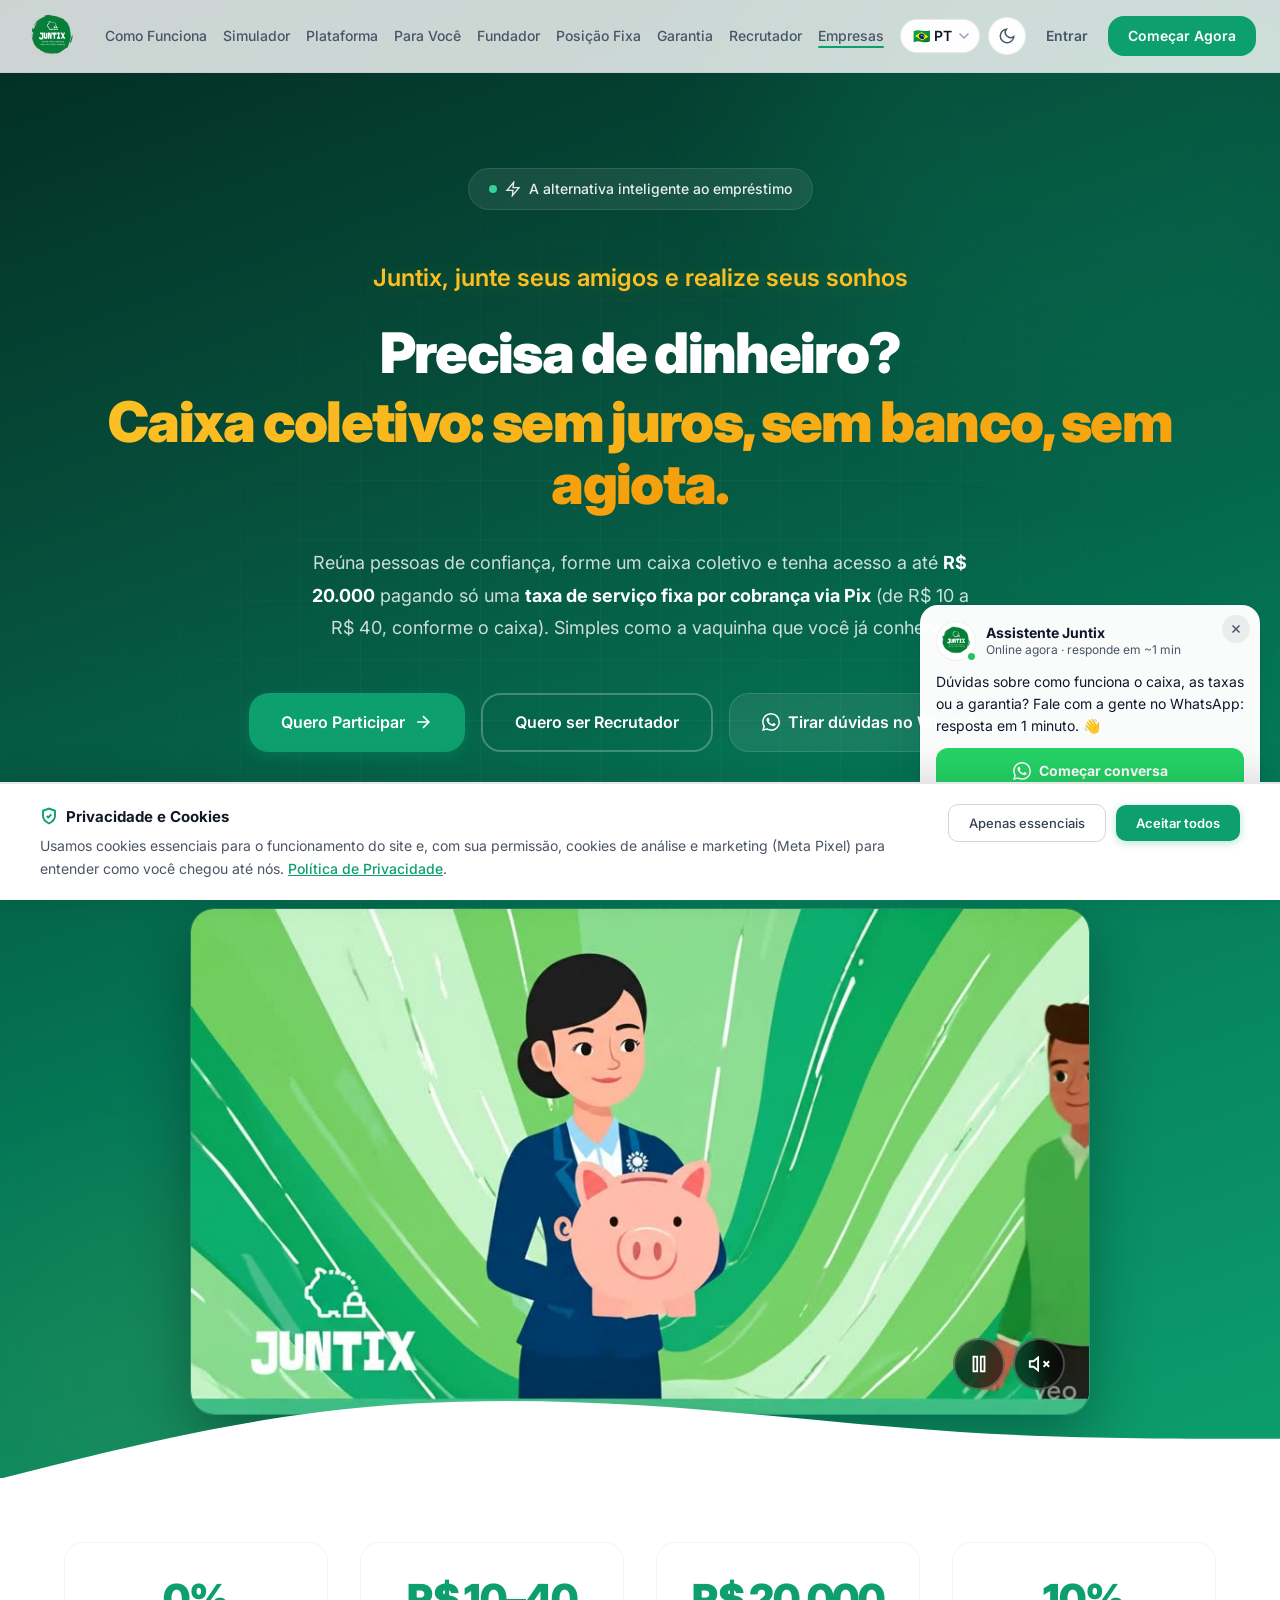
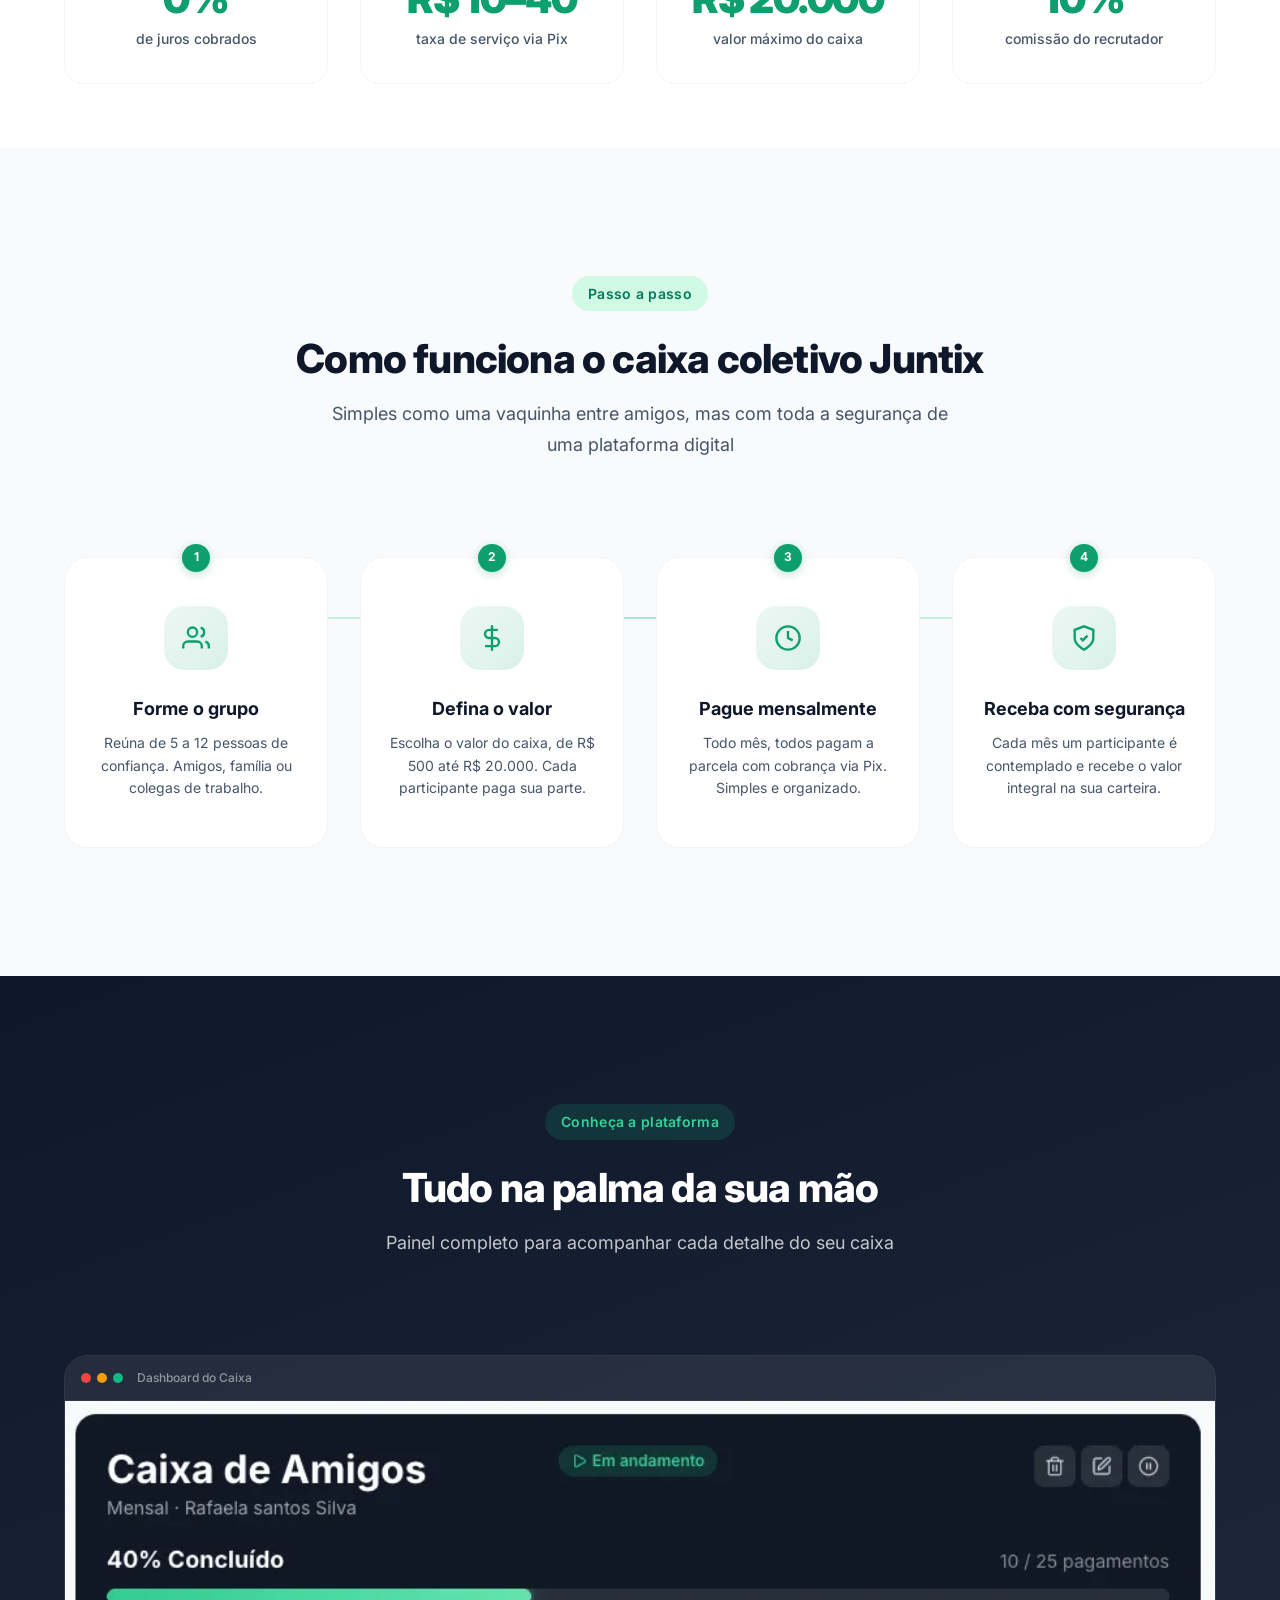
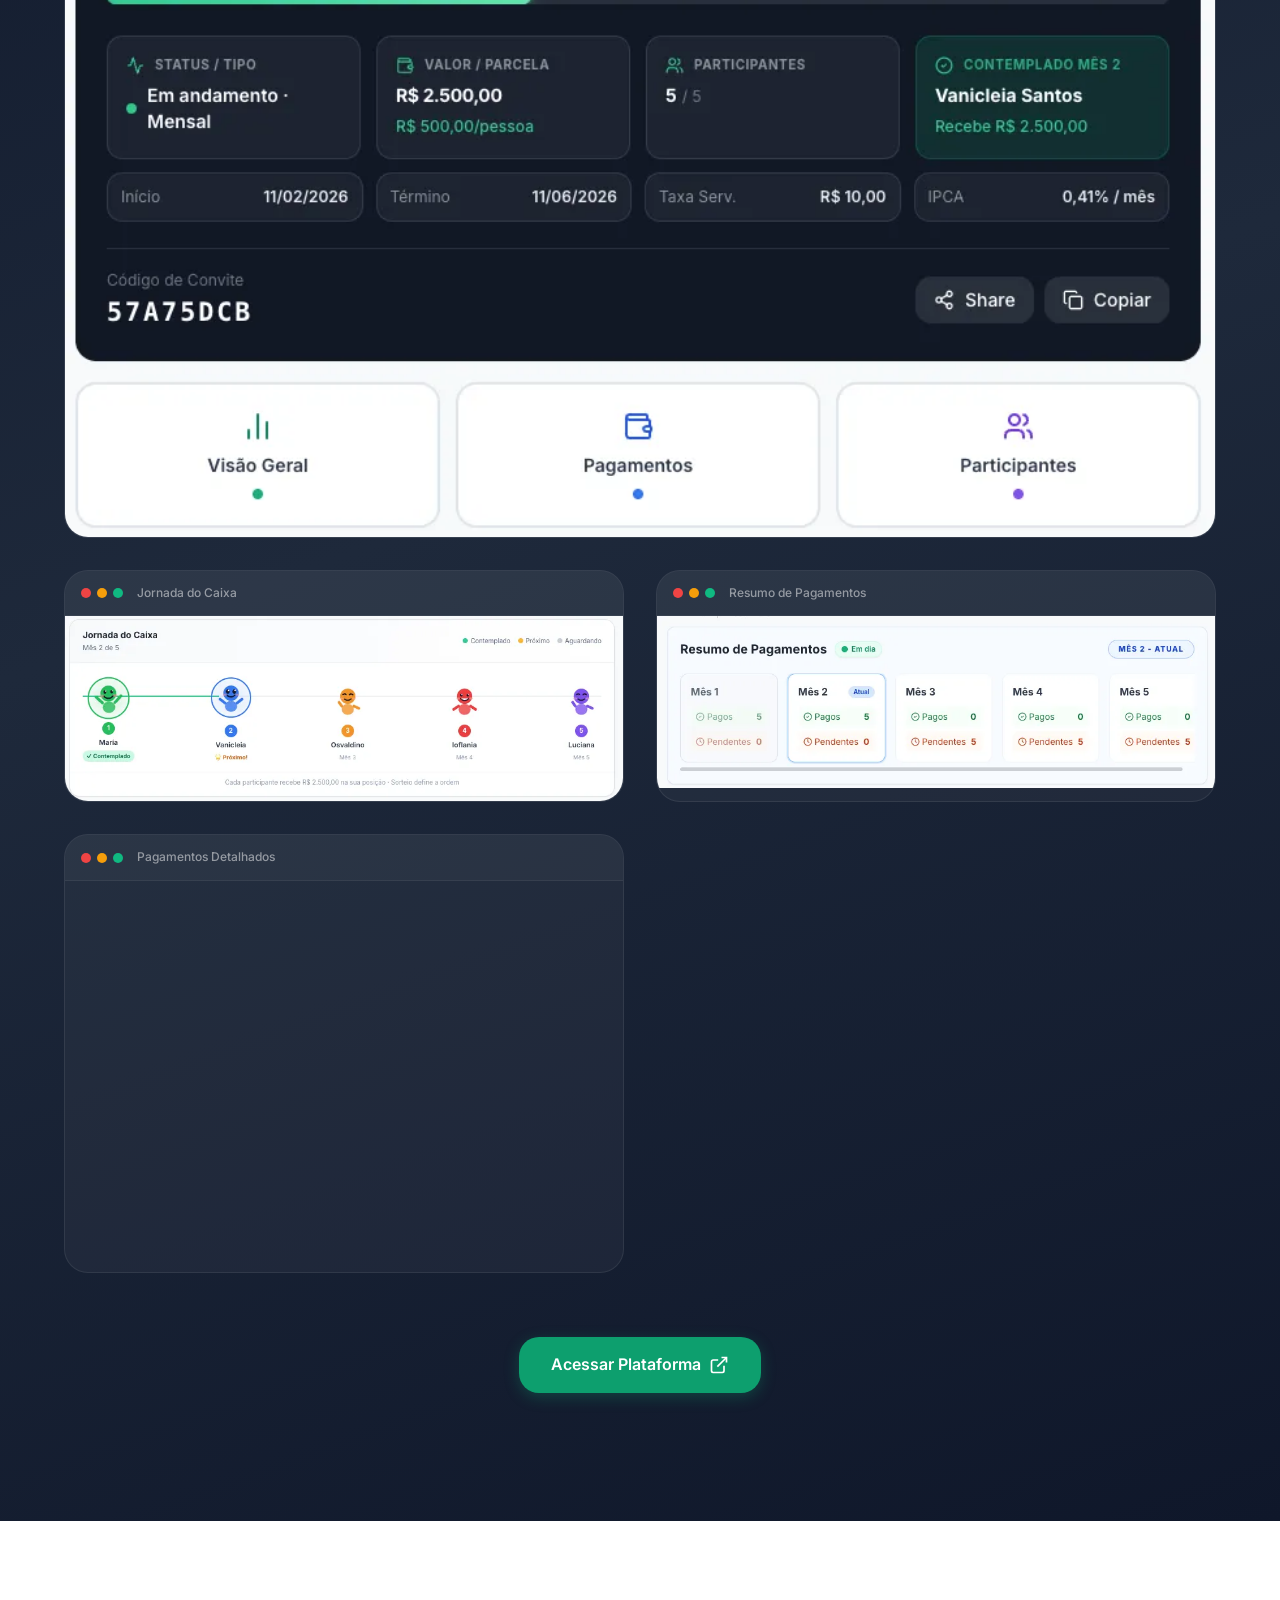
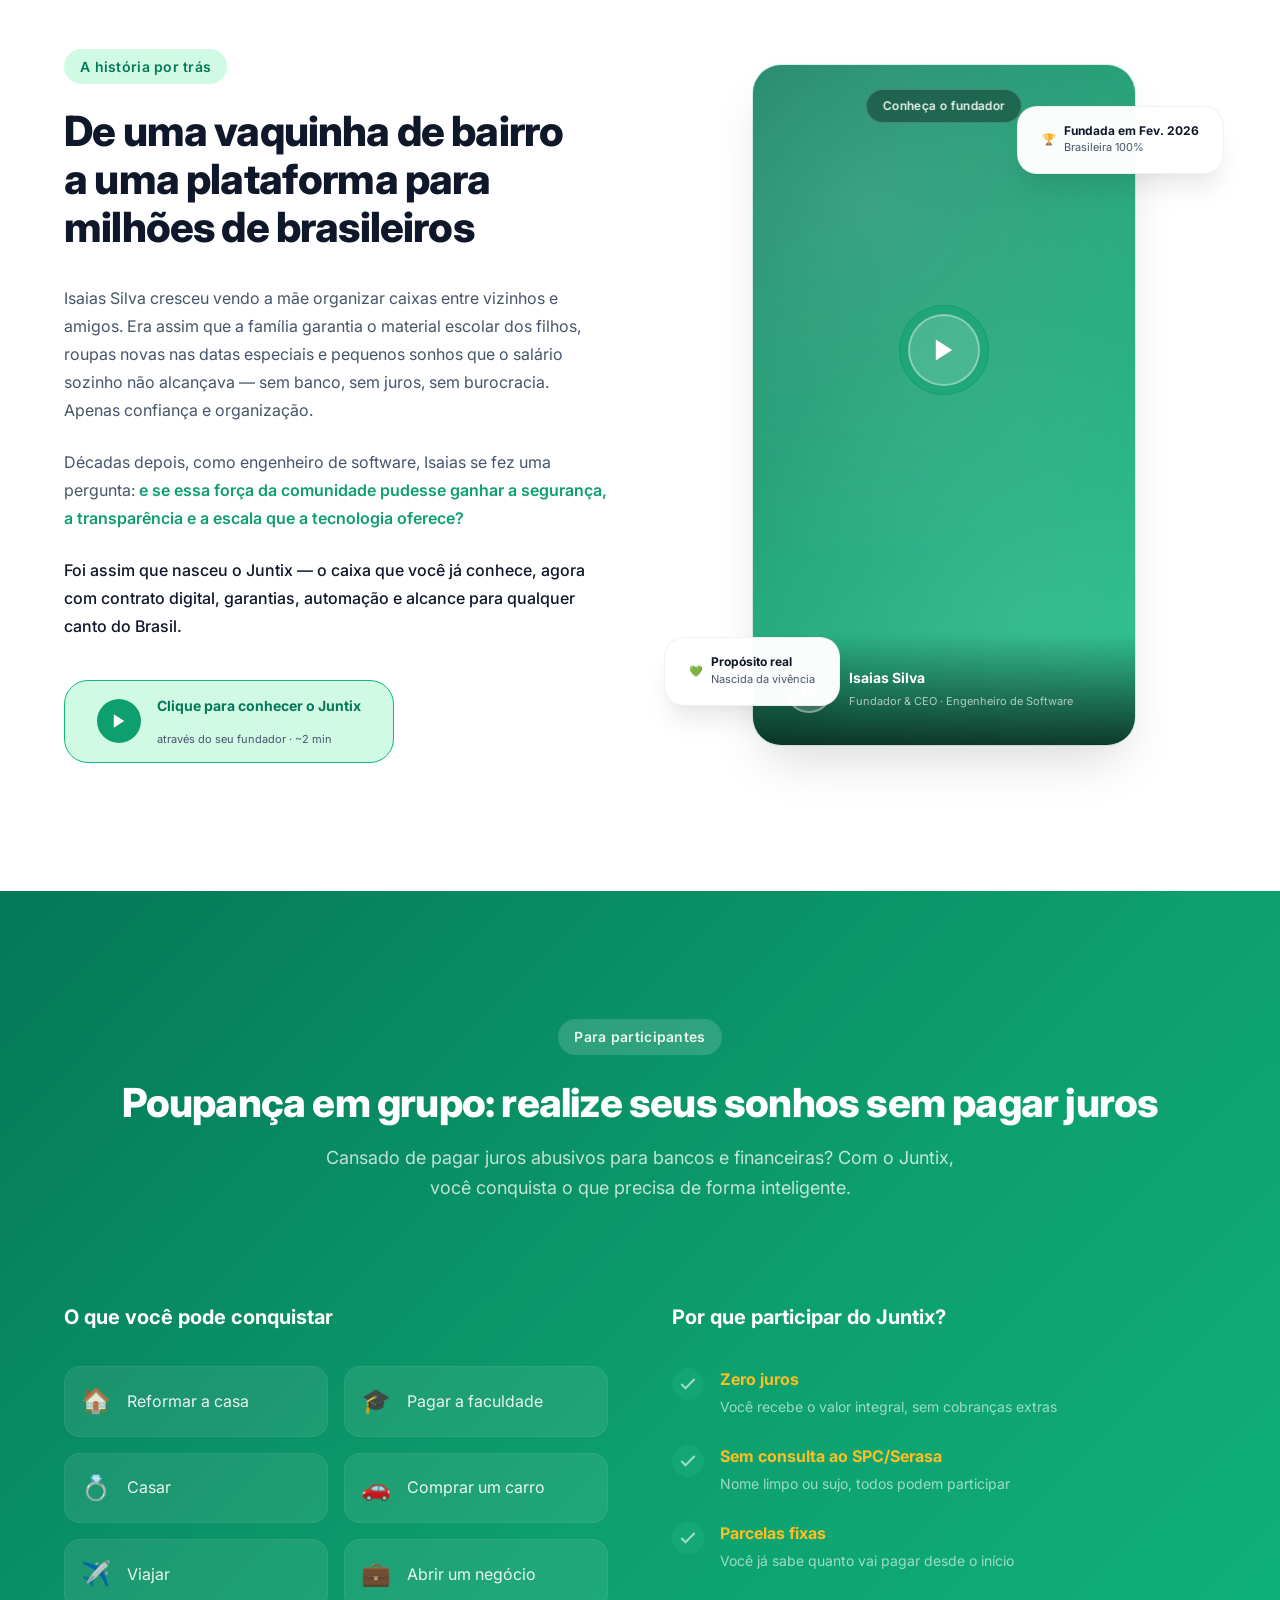
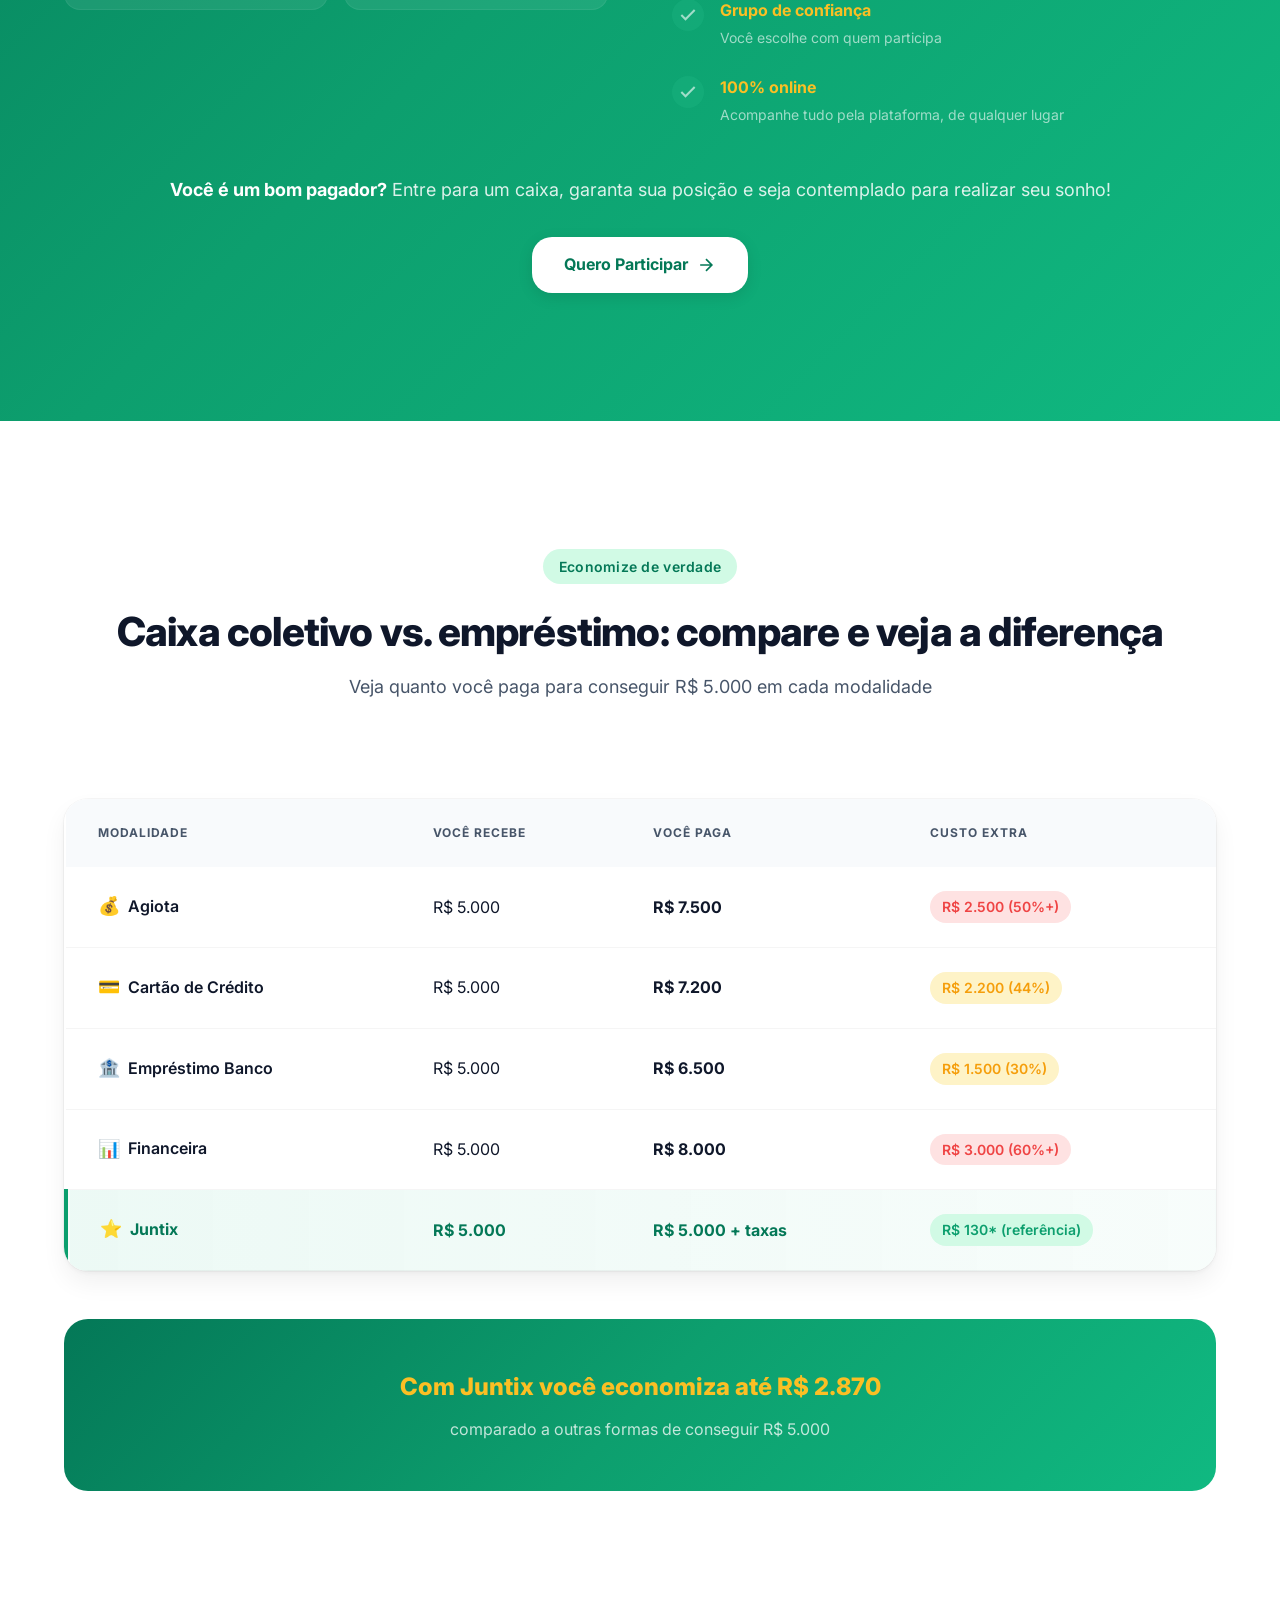
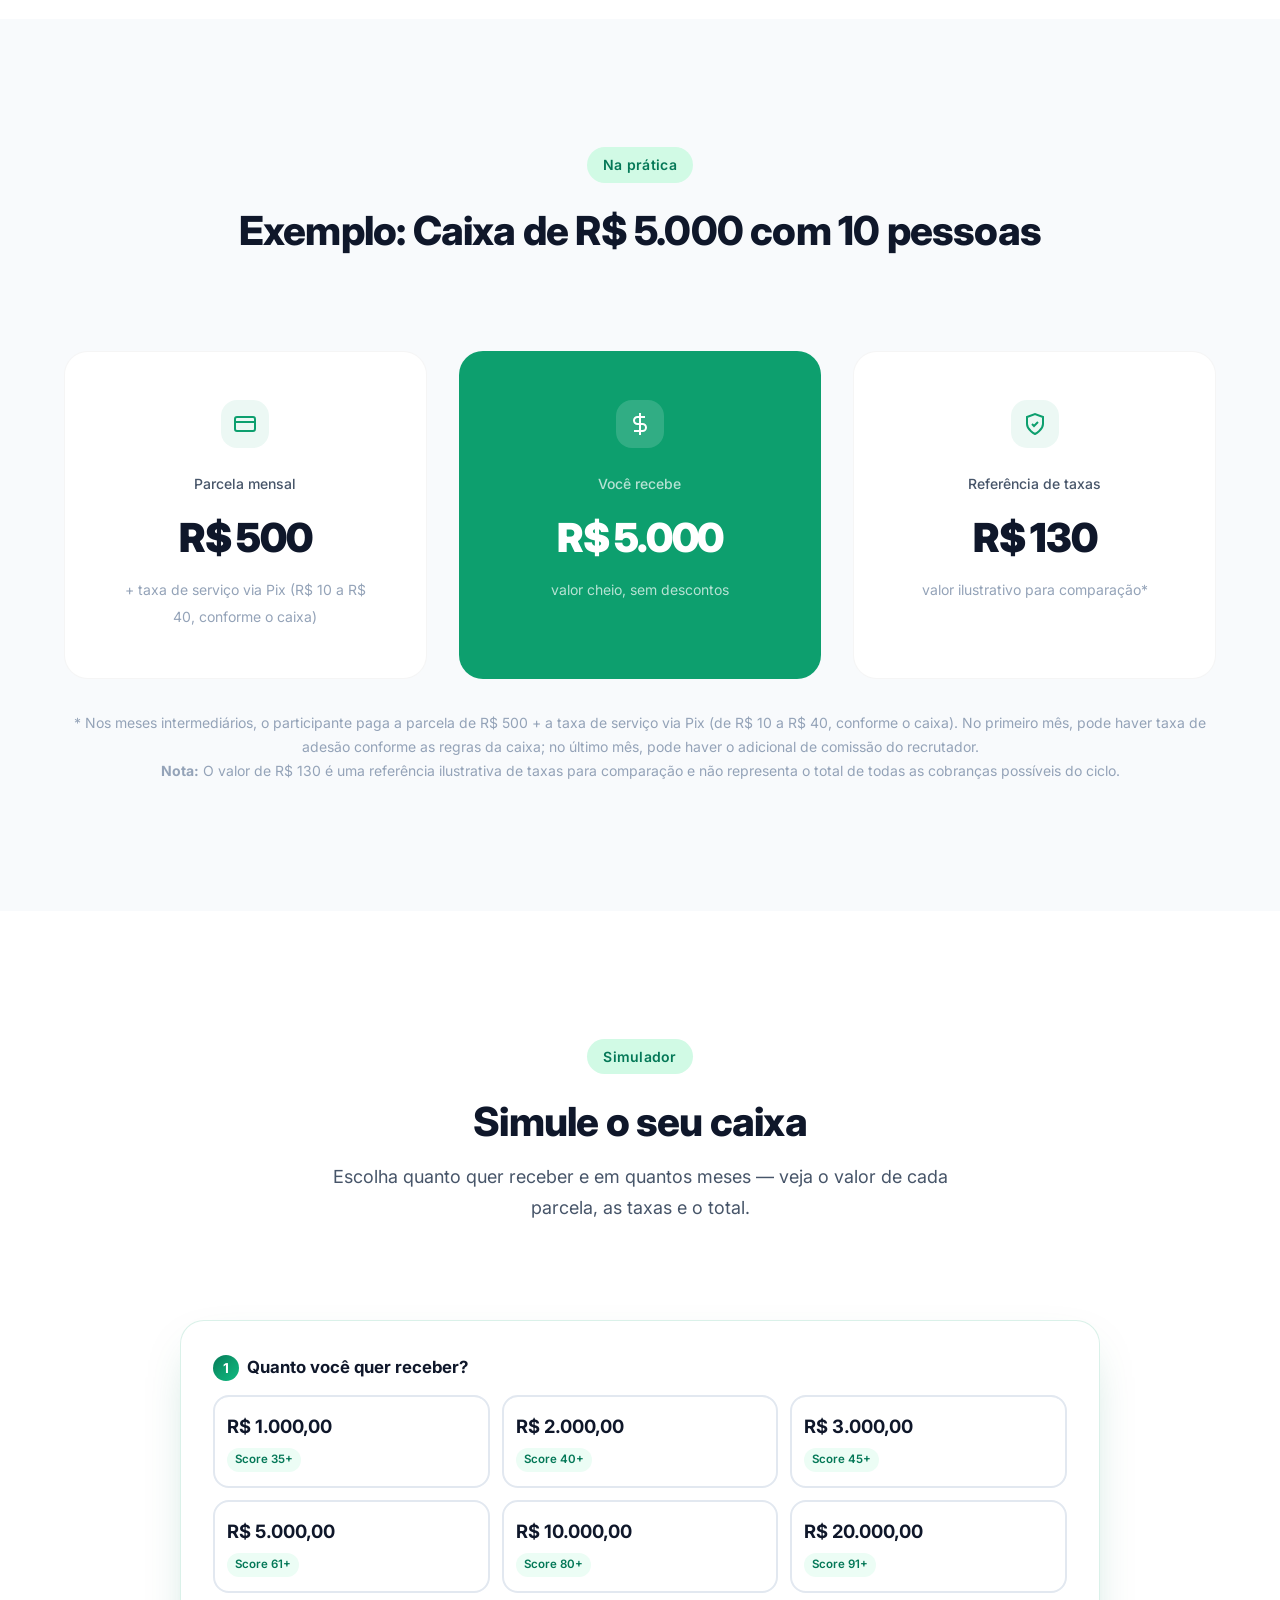
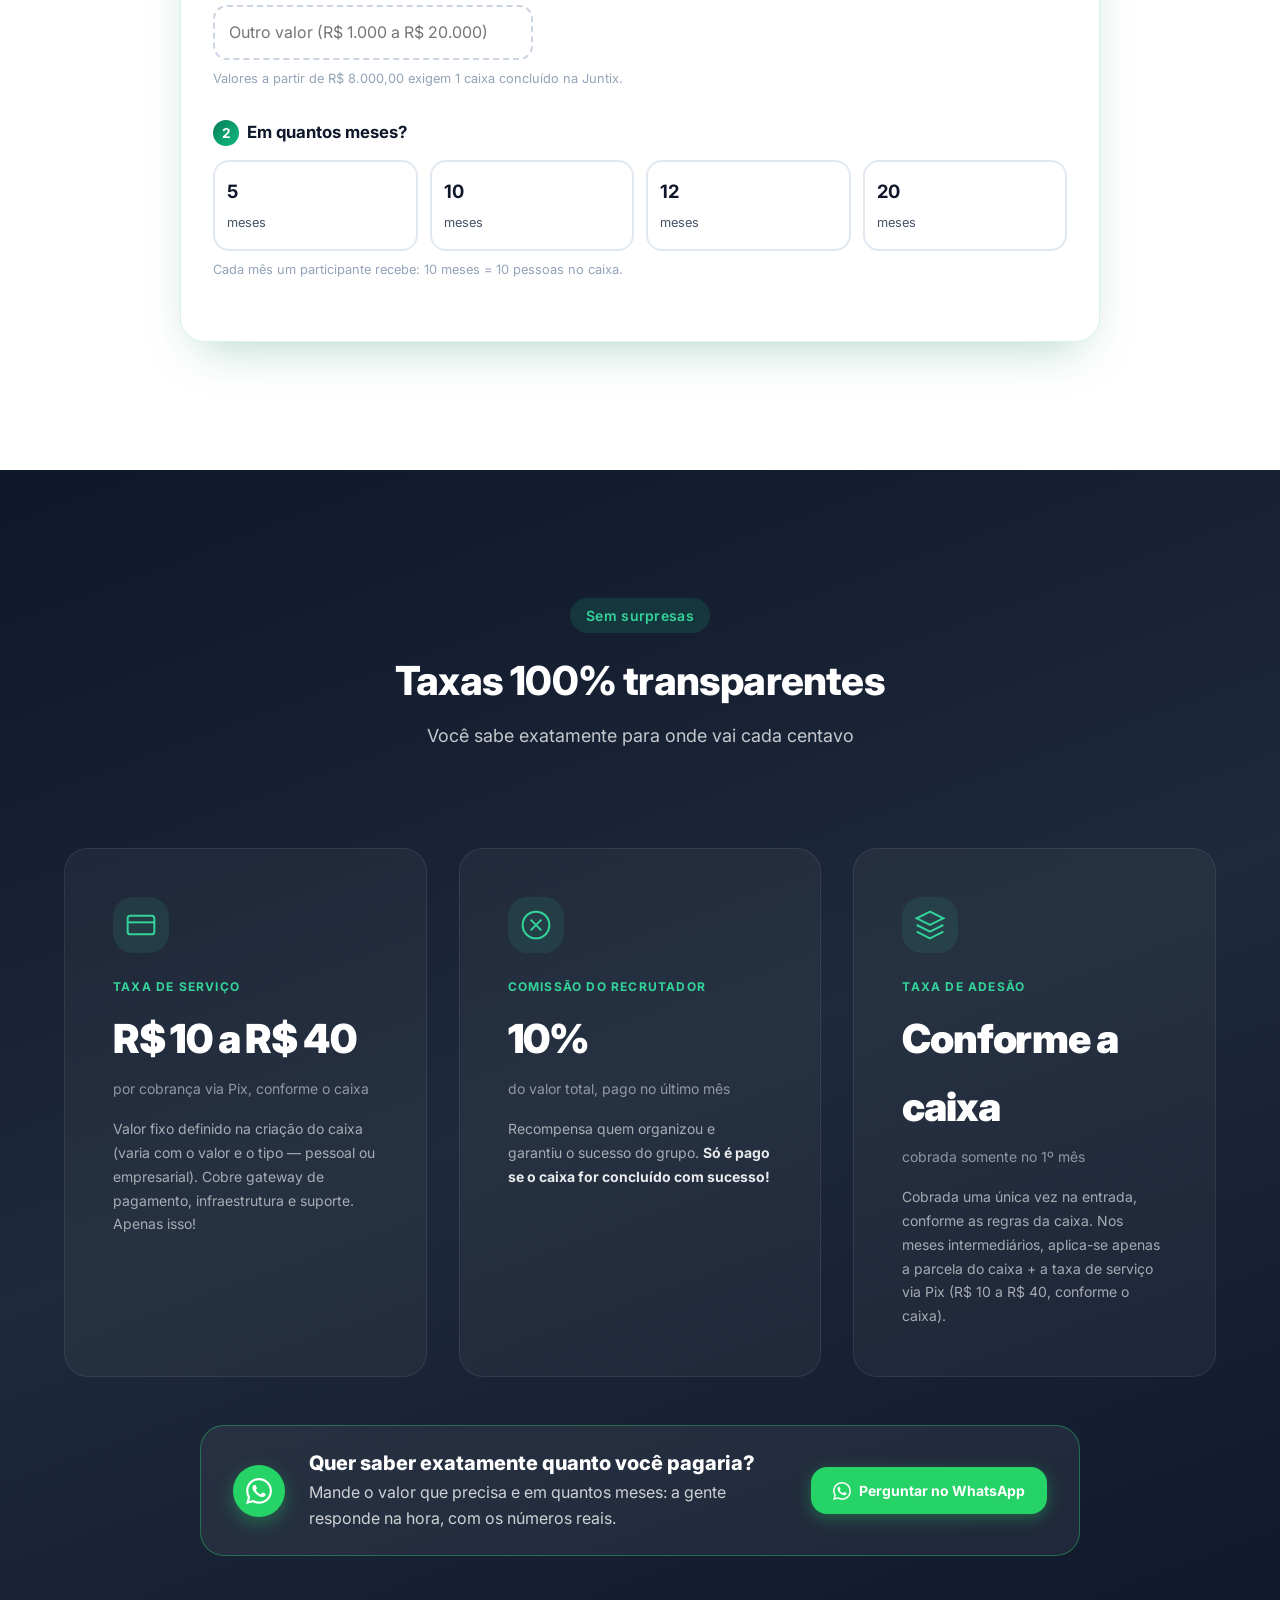
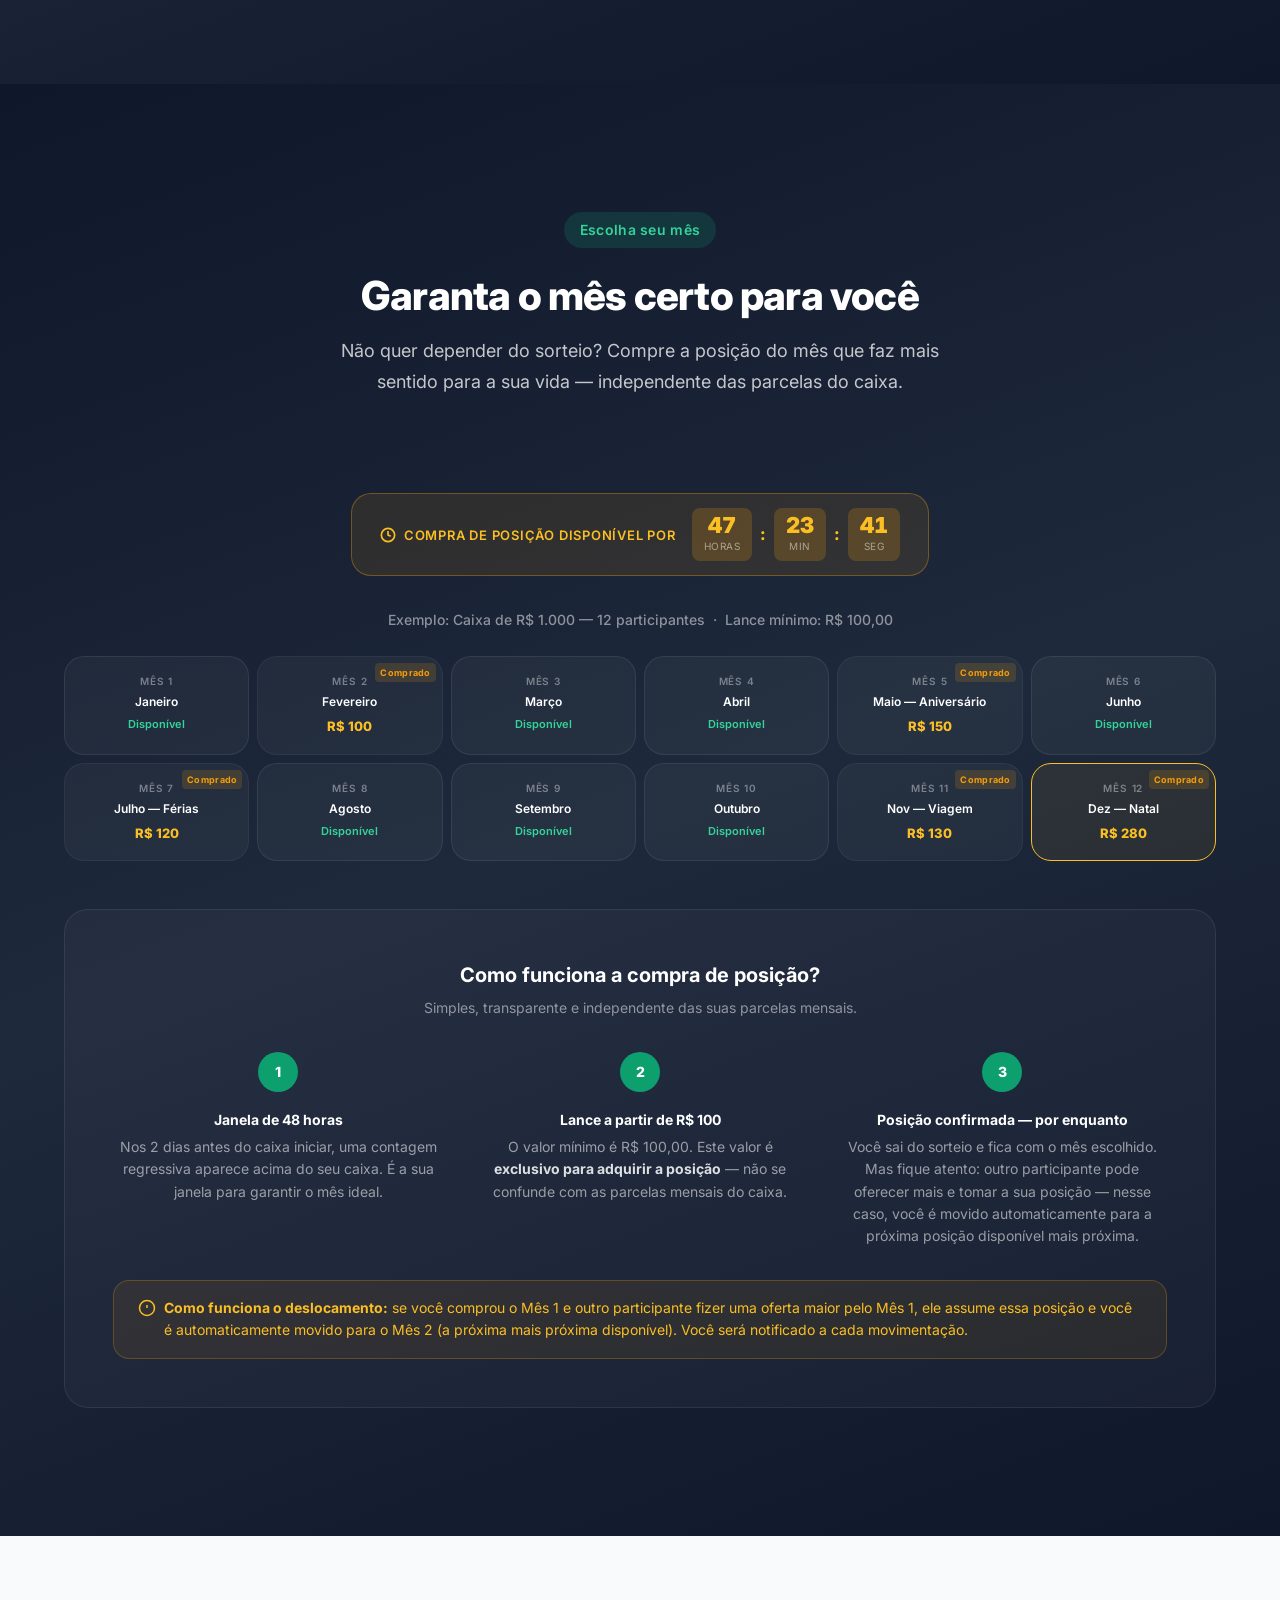
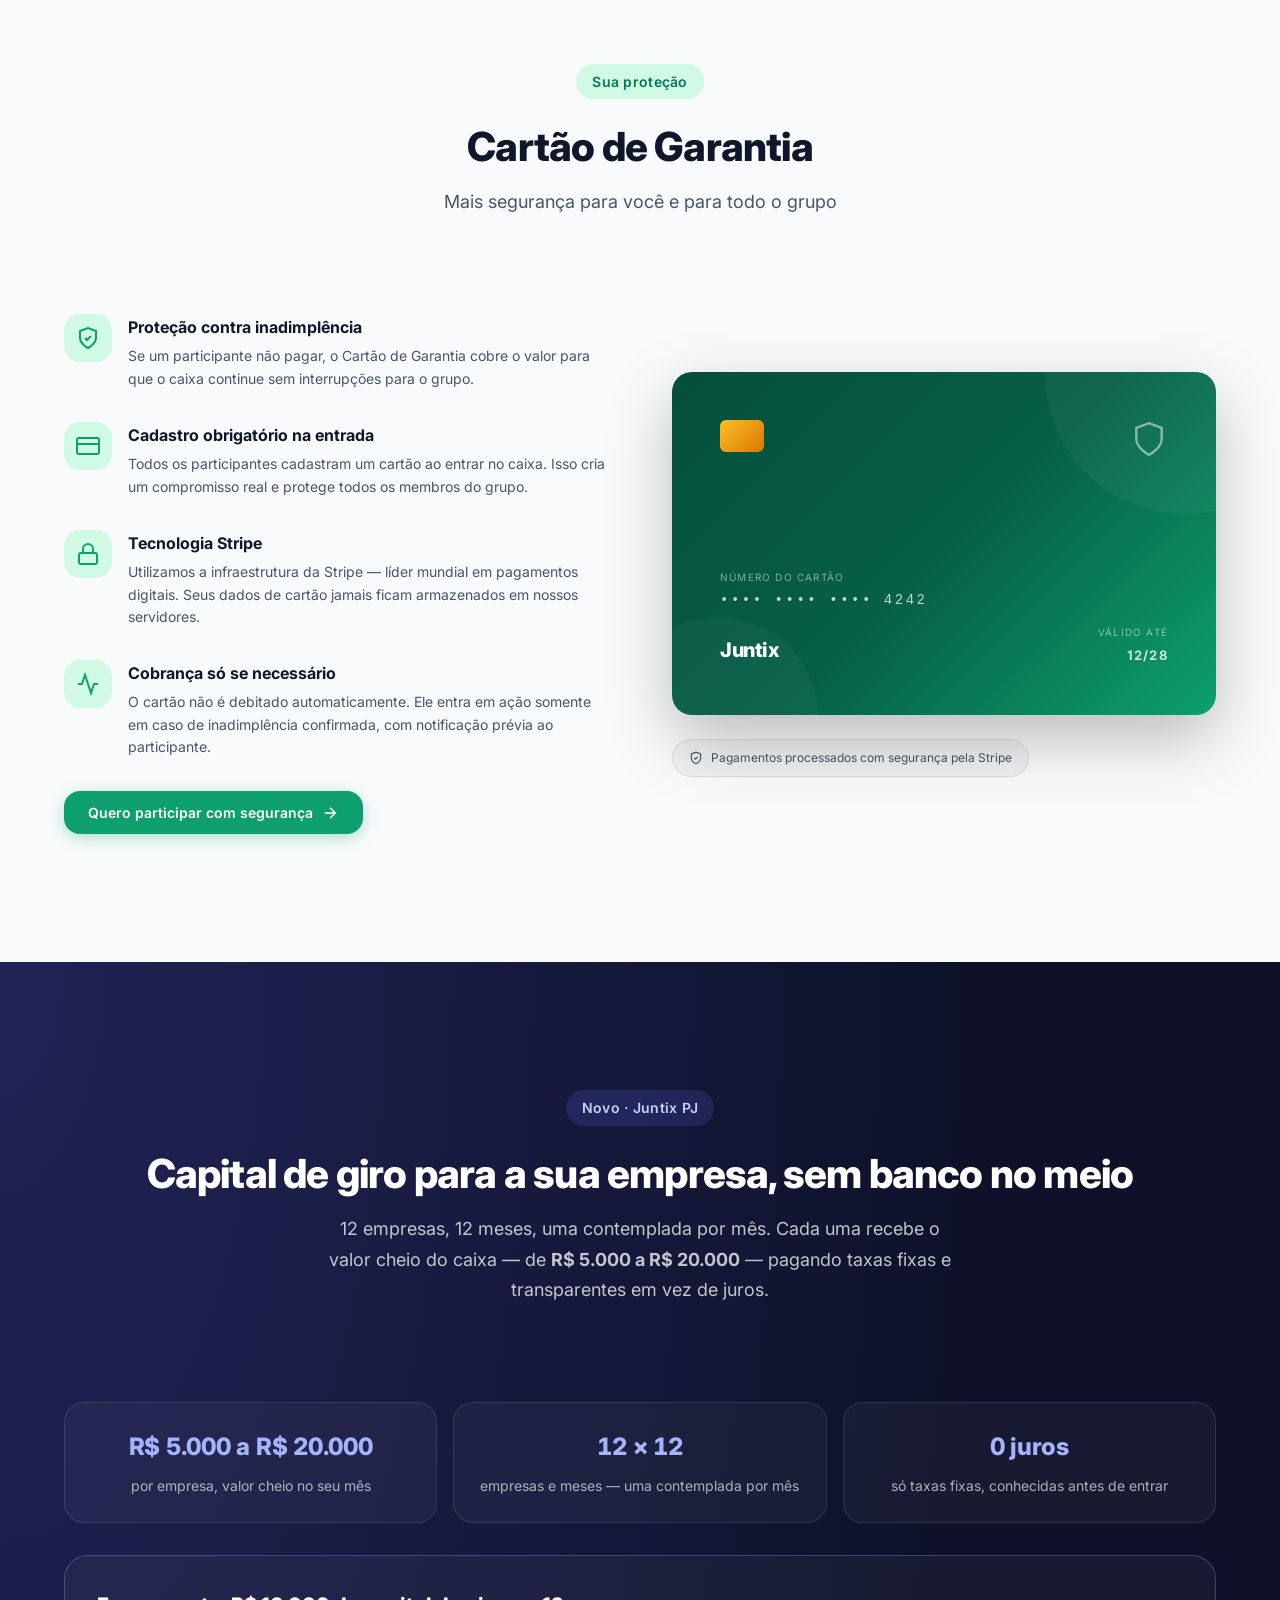
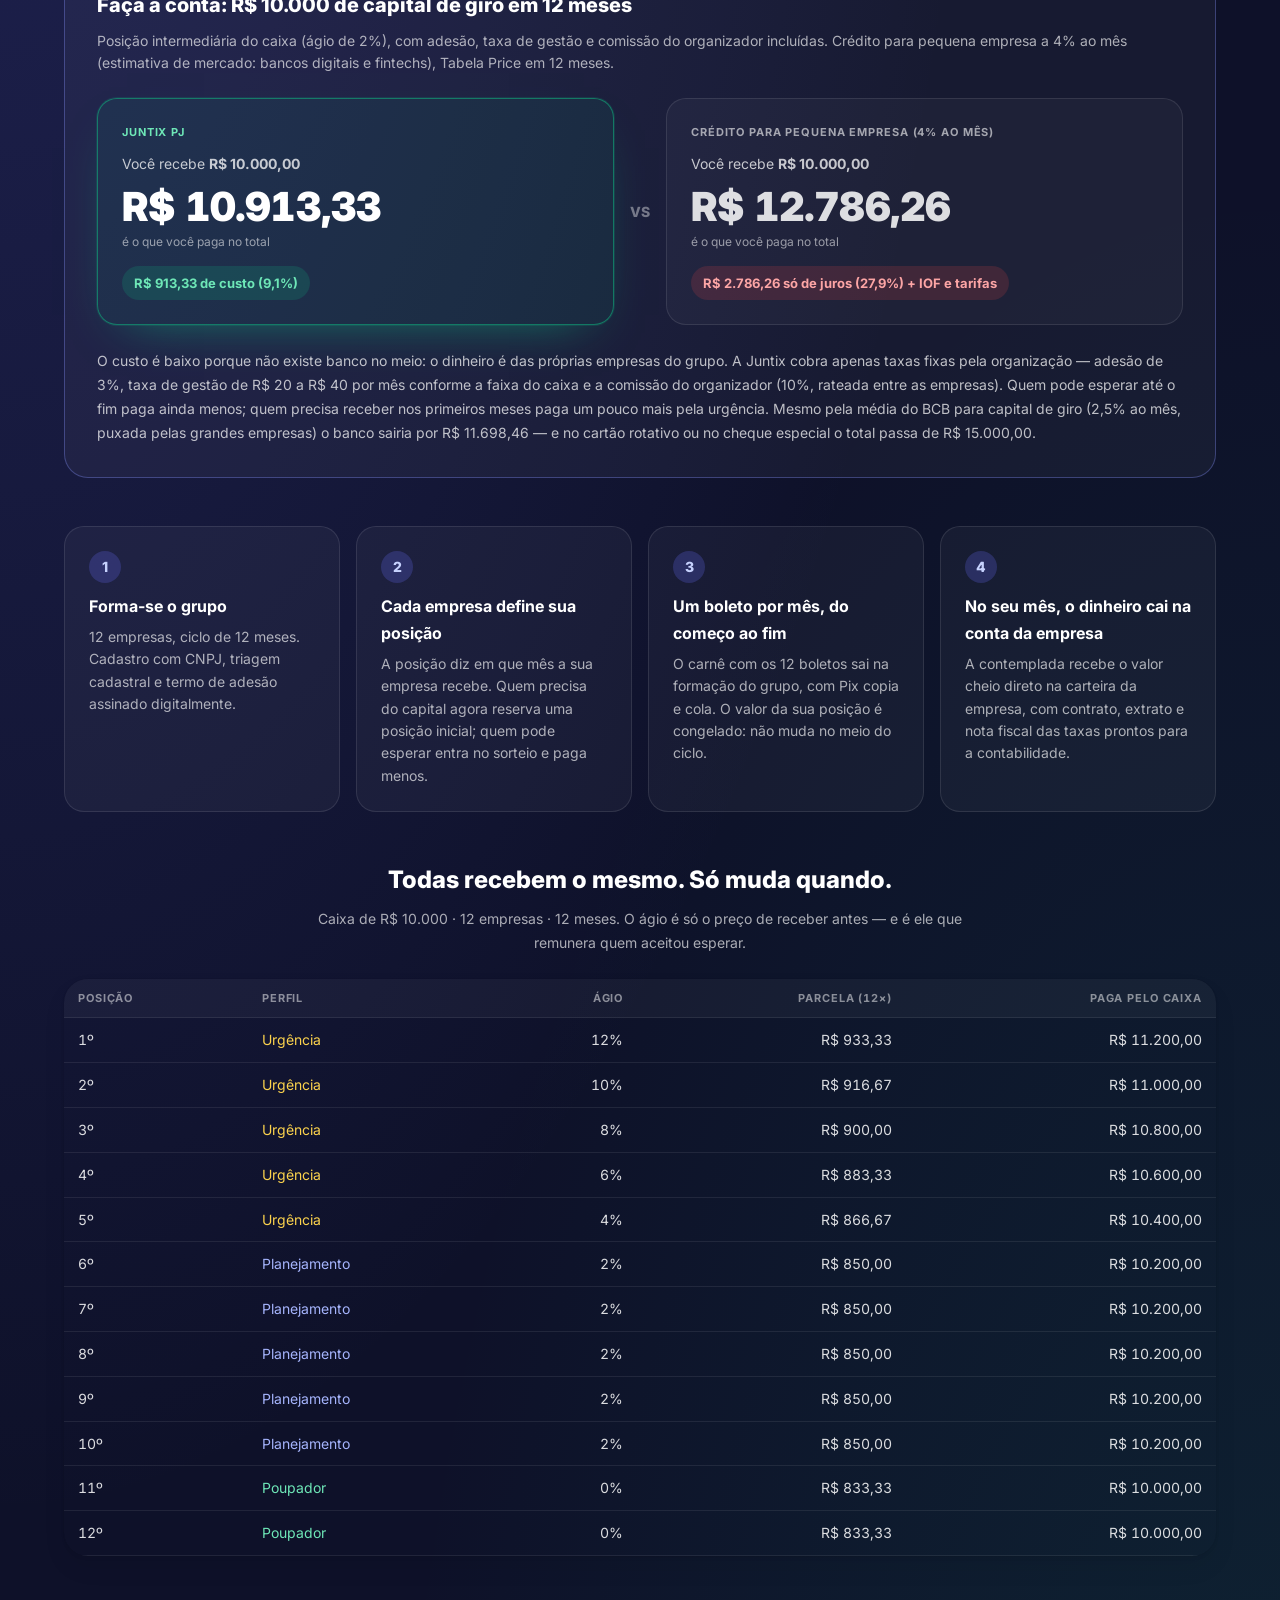
==== index.html @ c20ea5df "feat(lp): header sem sobreposição, WhatsApp com balão/CTAs contextuais, SEO on-page e perf mobile He" ====
<!DOCTYPE html>
<html lang="pt-BR">

<head>
    <meta charset="UTF-8"><!-- deve ser o 1º elemento — browsers leem antes de qualquer outro byte -->
    <meta http-equiv="Content-Type" content="text/html; charset=utf-8"><!-- fallback para servidores sem header charset -->
    <meta name="viewport" content="width=device-width, initial-scale=1.0">
    <!-- Meta Pixel: carregado apenas após consentimento de cookies (ver script no fim do body) -->
    <!-- Segurança: impede execução de scripts inline de origens desconhecidas -->
    <meta http-equiv="X-Content-Type-Options" content="nosniff">
    <meta http-equiv="Referrer-Policy" content="strict-origin-when-cross-origin">
    <meta http-equiv="Permissions-Policy" content="camera=(), microphone=(), geolocation=(), payment=(self)">
    <meta name="description"
        content="Junte pessoas de confiança e receba até R$ 20.000 sem juros e sem banco. Taxa fixa por Pix, contrato digital e cartão de garantia. Fale no WhatsApp.">
    <meta name="keywords"
        content="caixa coletivo, caixa coletivo online, poupança em grupo, economia colaborativa, consórcio entre amigos, dinheiro sem juros, vaquinha entre amigos, renda extra recrutador, capital de giro sem banco, juntix">
    <meta name="author" content="Juntix - ISS Software Quality Solutions">
    <meta name="facebook-domain-verification" content="dl9oq2p1wu196bcrw1rn2t9bcq1job" />
    <meta name="robots" content="index, follow, max-image-preview:large, max-snippet:-1, max-video-preview:-1">
    <title>Juntix – Caixa Coletivo Online Sem Juros | Até R$ 20 mil</title>

    <!-- Preconnect & Preload -->
    <link rel="preconnect" href="https://fonts.googleapis.com">
    <link rel="preconnect" href="https://fonts.gstatic.com" crossorigin>
    <link href="https://fonts.googleapis.com/css2?family=Inter:wght@400;500;600;700;800;900&display=swap"
        rel="stylesheet">
    <!-- ?v= é cache-busting: o .htaccess serve css/js com cache imutável de 1 ano.
         Bumpar a versão em TODOS os .html a cada deploy que mude css/js. -->
    <link rel="preload" href="styles.css?v=20261017" as="style">
    <link rel="stylesheet" href="styles.css?v=20261017">
    <link rel="icon" type="image/png" sizes="32x32" href="logo/favicon-32.png">
    <link rel="stylesheet" href="simulador.css?v=20261015">
    <link rel="icon" type="image/png" href="logo/logo_juntix.png">
    <link rel="apple-touch-icon" sizes="180x180" href="logo/apple-touch-icon.png">
    <meta name="theme-color" content="#047857">

    <!-- SEO & Social -->
    <meta property="og:type" content="website">
    <meta property="og:url" content="https://juntix.com.br/">
    <meta property="og:title" content="Juntix – Caixa coletivo online sem juros, sem banco, sem agiota">
    <meta property="og:description"
        content="Junte pessoas de confiança e receba até R$ 20.000 sem juros. Taxa fixa por Pix, contrato digital e cartão de garantia. Fale com a gente no WhatsApp.">
    <meta property="og:image" content="https://juntix.com.br/logo/og-juntix.jpg">
    <meta property="og:image:secure_url" content="https://juntix.com.br/logo/og-juntix.jpg">
    <meta property="og:image:type" content="image/jpeg">
    <meta property="og:image:width" content="1200">
    <meta property="og:image:height" content="630">
    <meta property="og:image:alt" content="Juntix – Caixa coletivo online: sem juros, sem banco, sem agiota. Até R$ 20.000 com pessoas de confiança.">
    <meta property="og:locale" content="pt_BR">
    <meta property="og:locale:alternate" content="en_US">
    <meta property="og:locale:alternate" content="es_ES">
    <meta property="og:site_name" content="Juntix">

    <meta name="twitter:card" content="summary_large_image">
    <meta name="twitter:title" content="Juntix – Caixa coletivo online sem juros">
    <meta name="twitter:description"
        content="Junte pessoas de confiança e receba até R$ 20.000 sem juros e sem banco. Taxa fixa por Pix, contrato digital e cartão de garantia.">
    <meta name="twitter:image" content="https://juntix.com.br/logo/og-juntix.jpg">
    <meta name="twitter:image:alt" content="Juntix – Caixa coletivo online: sem juros, sem banco, sem agiota.">

    <link rel="canonical" href="https://juntix.com.br/">

    <!-- Schema Markup -->
    <script type="application/ld+json">
    {
      "@context": "https://schema.org",
      "@graph": [
        {
          "@type": "Organization",
          "name": "Juntix",
          "legalName": "ISS Software Quality Solutions",
          "url": "https://juntix.com.br/",
          "logo": "https://juntix.com.br/logo/logo_juntix.png",
          "description": "Plataforma de caixa coletivo online (poupança em grupo) entre pessoas de confiança. Sem juros, sem banco, 100% online.",
          "foundingDate": "2024",
          "taxID": "39.997.807/0001-86",
          "contactPoint": {
            "@type": "ContactPoint",
            "telephone": "+55-71-8216-6039",
            "contactType": "customer service",
            "url": "https://wa.me/557182166039",
            "availableLanguage": ["Portuguese", "English", "Spanish"]
          },
          "sameAs": []
        },
        {
          "@type": "WebSite",
          "url": "https://juntix.com.br/",
          "name": "Juntix",
          "description": "Caixa coletivo online entre pessoas de confiança - sem juros, sem banco, sem burocracia",
          "inLanguage": "pt-BR"
        },
        {
          "@type": "SoftwareApplication",
          "name": "Juntix",
          "operatingSystem": "Web",
          "applicationCategory": "FinanceApplication",
          "offers": {
            "@type": "Offer",
            "priceCurrency": "BRL",
            "priceSpecification": {
              "@type": "PriceSpecification",
              "minPrice": "10.00",
              "maxPrice": "40.00",
              "priceCurrency": "BRL"
            },
            "description": "Taxa de serviço por cobrança via Pix, de R$ 10 a R$ 40 conforme o valor e o tipo do caixa"
          },
          "description": "Plataforma para organização e gestão de caixas coletivos entre amigos"
        },
        {
          "@type": "FAQPage",
          "mainEntity": [
            {
              "@type": "Question",
              "name": "O Juntix é uma instituição financeira?",
              "acceptedAnswer": {
                "@type": "Answer",
                "text": "Não. O Juntix é uma plataforma de tecnologia que facilita a organização de grupos de poupança coletiva. Não captamos recursos, não emprestamos dinheiro e não somos regulados pelo Banco Central."
              }
            },
            {
              "@type": "Question",
              "name": "Qual é o trabalho do Recrutador?",
              "acceptedAnswer": {
                "@type": "Answer",
                "text": "O Recrutador tem um trabalho leve: reunir pessoas de confiança e bons pagadores da sua rede. A Juntix administra todo o resto (cobranças, contratos, lembretes e sorteios) e o recrutador recebe 10% do valor total do caixa como comissão."
              }
            },
            {
              "@type": "Question",
              "name": "O que acontece se alguém não pagar?",
              "acceptedAnswer": {
                "@type": "Answer",
                "text": "O Juntix envia lembretes automáticos e alertas ao recrutador, além do Cartão de Garantia que cobre a parcela em caso de inadimplência. Por isso, a escolha de pessoas de confiança é fundamental para o sucesso do caixa."
              }
            },
            {
              "@type": "Question",
              "name": "Como funciona a divisão dos valores?",
              "acceptedAnswer": {
                "@type": "Answer",
                "text": "A divisão é igualitária. O valor total do caixa é dividido pelo número de participantes, resultando na parcela mensal."
              }
            },
            {
              "@type": "Question",
              "name": "Qual a diferença entre Juntix e empréstimo?",
              "acceptedAnswer": {
                "@type": "Answer",
                "text": "No Juntix, você não paga juros. Você recebe exatamente o que contribuiu ao longo dos meses, enquanto em empréstimos tradicionais você paga de 30% a 60% a mais."
              }
            },
            {
              "@type": "Question",
              "name": "Como funciona o Split? O Juntix retém meu dinheiro?",
              "acceptedAnswer": {
                "@type": "Answer",
                "text": "Não! O Juntix utiliza um sistema de Split automático onde o dinheiro vai direto para a carteira do contemplado. O Juntix recebe apenas a taxa de serviço fixa por cobrança via Pix, de R$ 10 a R$ 40 conforme o caixa."
              }
            }
          ]
        }
      ]
    }
    </script>
    <!-- Tema (dark/light) — aplicado ANTES do primeiro paint para evitar flash -->
    <script>
        (function () {
            try {
                var t = localStorage.getItem('juntix-theme');
                if (t !== 'dark' && t !== 'light') {
                    t = window.matchMedia && window.matchMedia('(prefers-color-scheme: dark)').matches ? 'dark' : 'light';
                }
                document.documentElement.setAttribute('data-theme', t);
            } catch (e) { /* noop */ }
        })();
    </script>
</head>

<body>
    <!-- Cursor follower -->
    <div class="cursor-glow" aria-hidden="true"></div>

    <!-- Header -->
    <header class="header" role="banner">
        <nav class="nav container" aria-label="Navegação principal">
            <a href="#" class="logo" aria-label="Juntix – início">
                <picture>
                    <source srcset="logo/logo_juntix_112.webp" type="image/webp">
                    <img src="logo/logo_juntix_112.png" alt="Juntix - Plataforma de Caixa Coletivo" class="logo-img"
                        width="56" height="56" fetchpriority="high">
                </picture>
                <span class="logo-text">Juntix</span>
            </a>

            <ul class="nav-links" id="navLinks">
                <li><a href="#como-funciona" data-i18n="nav_como">Como Funciona</a></li>
                <li><a href="#simulador" data-i18n="nav_simulador">Simulador</a></li>
                <li><a href="#plataforma" data-i18n="nav_plataforma">Plataforma</a></li>
                <li><a href="#participante" data-i18n="nav_paravoce">Para Você</a></li>
                <li><a href="#fundador" data-i18n="nav_fundador">Fundador</a></li>
                <li><a href="#posicao-fixa" data-i18n="nav_posicao">Posição Fixa</a></li>
                <li><a href="#garantia" data-i18n="nav_garantia">Garantia</a></li>
                <li><a href="#ganhos" data-i18n="nav_recrutador">Recrutador</a></li>
                <li><a href="#empresas" data-i18n="nav_empresas">Empresas</a></li>
                <!-- Só no painel mobile: ações principais + WhatsApp -->
                <li class="nav-mobile-only nav-mobile-actions">
                    <a href="https://painel.juntix.com.br/login" class="btn btn-nav-login" data-i18n="nav_entrar">Entrar</a>
                    <a href="https://painel.juntix.com.br/registro" class="btn btn-nav-cta" data-i18n="nav_cta">Começar Agora</a>
                </li>
                <li class="nav-mobile-only">
                    <a href="https://wa.me/557182166039?text=Ol%C3%A1%21%20Estava%20no%20site%20da%20Juntix%20pelo%20celular%20e%20quero%20tirar%20uma%20d%C3%BAvida%20sobre%20o%20caixa." data-assistente="MENU" data-assistente-texto="Olá! Estava no site da Juntix pelo celular e quero tirar uma dúvida sobre o caixa."
                        target="_blank" rel="noopener noreferrer" class="btn btn-nav-whats">
                        <svg width="18" height="18" viewBox="0 0 24 24" fill="currentColor" aria-hidden="true"><path d="M17.472 14.382c-.297-.149-1.758-.867-2.03-.967-.273-.099-.471-.148-.67.15-.197.297-.767.966-.94 1.164-.173.199-.347.223-.644.075-.297-.15-1.255-.463-2.39-1.475-.883-.788-1.48-1.761-1.653-2.059-.173-.297-.018-.458.13-.606.134-.133.298-.347.446-.52.149-.174.198-.298.298-.497.099-.198.05-.371-.025-.52-.075-.149-.669-1.612-.916-2.207-.242-.579-.487-.5-.669-.51-.173-.008-.371-.01-.57-.01-.198 0-.52.074-.792.372-.272.297-1.04 1.016-1.04 2.479 0 1.462 1.065 2.875 1.213 3.074.149.198 2.096 3.2 5.077 4.487.709.306 1.262.489 1.694.625.712.227 1.36.195 1.871.118.571-.085 1.758-.719 2.006-1.413.248-.694.248-1.289.173-1.413-.074-.124-.272-.198-.57-.347m-5.421 7.403h-.004a9.87 9.87 0 01-5.031-1.378l-.361-.214-3.741.982.998-3.648-.235-.374a9.86 9.86 0 01-1.51-5.26c.001-5.45 4.436-9.884 9.888-9.884 2.64 0 5.122 1.03 6.988 2.898a9.825 9.825 0 012.893 6.994c-.003 5.45-4.437 9.884-9.885 9.884m8.413-18.297A11.815 11.815 0 0012.05 0C5.495 0 .16 5.335.157 11.892c0 2.096.547 4.142 1.588 5.945L.057 24l6.305-1.654a11.882 11.882 0 005.683 1.448h.005c6.554 0 11.89-5.335 11.893-11.893a11.821 11.821 0 00-3.48-8.413z"/></svg>
                        <span data-i18n="nav_whats">Falar no WhatsApp</span>
                    </a>
                </li>
            </ul>

            <!-- Ações: idioma, tema, Entrar, CTA (desktop) e hambúrguer (mobile) — sempre à direita -->
            <div class="nav-actions">
                <select id="langSelect" class="lang-select" aria-label="Idioma / Language / Idioma">
                    <option value="pt">🇧🇷 PT</option>
                    <option value="en">🇺🇸 EN</option>
                    <option value="es">🇪🇸 ES</option>
                </select>
                <button class="theme-toggle" id="themeToggle" aria-label="Alternar tema claro/escuro">
                    <svg class="icon-moon" width="18" height="18" viewBox="0 0 24 24" fill="none"
                        stroke="currentColor" stroke-width="2" aria-hidden="true">
                        <path d="M21 12.79A9 9 0 1 1 11.21 3 7 7 0 0 0 21 12.79z" />
                    </svg>
                    <svg class="icon-sun" width="18" height="18" viewBox="0 0 24 24" fill="none"
                        stroke="currentColor" stroke-width="2" aria-hidden="true">
                        <circle cx="12" cy="12" r="5" />
                        <path d="M12 1v2M12 21v2M4.22 4.22l1.42 1.42M18.36 18.36l1.42 1.42M1 12h2M21 12h2M4.22 19.78l1.42-1.42M18.36 5.64l1.42-1.42" />
                    </svg>
                </button>
                <a href="https://painel.juntix.com.br/login" class="btn btn-nav-login nav-desktop-only" data-i18n="nav_entrar">Entrar</a>
                <a href="https://painel.juntix.com.br/registro" class="btn btn-nav-cta nav-desktop-only" data-i18n="nav_cta">Começar Agora</a>
                <button class="mobile-menu-btn" aria-label="Abrir menu de navegação" aria-expanded="false" aria-controls="navLinks">
                    <span></span>
                    <span></span>
                    <span></span>
                </button>
            </div>
        </nav>
    </header>

    <main>
        <!-- Hero Section -->
        <section class="hero" aria-label="Seção principal">
            <div class="hero-bg-effects" aria-hidden="true">
                <div class="hero-orb hero-orb-1"></div>
                <div class="hero-orb hero-orb-2"></div>
                <div class="hero-orb hero-orb-3"></div>
                <div class="hero-grid-pattern"></div>
            </div>

            <div class="container hero-content">
                <div class="hero-badge reveal-up" data-delay="0">
                    <span class="badge-pulse"></span>
                    <svg width="16" height="16" viewBox="0 0 24 24" fill="none" stroke="currentColor" stroke-width="2">
                        <path d="M13 2L3 14h9l-1 8 10-12h-9l1-8z" />
                    </svg>
                    <span data-i18n="hero_badge">A alternativa inteligente ao empréstimo</span>
                </div>

                <p class="hero-tagline reveal-up" data-delay="100" data-i18n="hero_tagline">Juntix, junte seus amigos e realize seus sonhos</p>

                <h1 class="hero-title reveal-up" data-delay="200">
                    <span data-i18n="hero_titulo">Precisa de dinheiro?</span>
                    <span class="hero-title-highlight">
                        <span class="gradient-text-animated" data-i18n="hero_titulo_destaque">Caixa coletivo: sem juros, sem banco, sem agiota.</span>
                    </span>
                </h1>

                <p class="hero-subtitle reveal-up" data-delay="300" data-i18n="hero_subtitulo">
                    Reúna pessoas de confiança, forme um caixa coletivo e tenha acesso a até
                    <strong>R$ 20.000</strong>
                    pagando só uma <strong>taxa de serviço fixa por cobrança via Pix</strong> (de R$ 10 a R$ 40, conforme o caixa).
                    Simples como a vaquinha que você já conhece.
                </p>

                <div class="hero-cta reveal-up" data-delay="400">
                    <a href="https://painel.juntix.com.br/registro" class="btn btn-lg btn-glow">
                        <span data-i18n="hero_cta_participar">Quero Participar</span>
                        <svg width="20" height="20" viewBox="0 0 24 24" fill="none" stroke="currentColor"
                            stroke-width="2">
                            <path d="M5 12h14M12 5l7 7-7 7" />
                        </svg>
                    </a>
                    <a href="#ganhos" class="btn btn-lg btn-outline-hero" data-i18n="hero_cta_recrutador">
                        Quero ser Recrutador
                    </a>
                    <a href="https://wa.me/557182166039?text=Ol%C3%A1%21%20Estava%20navegando%20no%20site%20da%20Juntix%20e%20quero%20entender%20como%20funciona%20o%20caixa."
                        data-assistente="HERO" data-assistente-texto="Olá! Estava navegando no site da Juntix e quero entender como funciona o caixa."
                        target="_blank" rel="noopener noreferrer" class="btn btn-lg btn-ghost-hero btn-whats-inline">
                        <svg width="18" height="18" viewBox="0 0 24 24" fill="currentColor" aria-hidden="true"><path d="M17.472 14.382c-.297-.149-1.758-.867-2.03-.967-.273-.099-.471-.148-.67.15-.197.297-.767.966-.94 1.164-.173.199-.347.223-.644.075-.297-.15-1.255-.463-2.39-1.475-.883-.788-1.48-1.761-1.653-2.059-.173-.297-.018-.458.13-.606.134-.133.298-.347.446-.52.149-.174.198-.298.298-.497.099-.198.05-.371-.025-.52-.075-.149-.669-1.612-.916-2.207-.242-.579-.487-.5-.669-.51-.173-.008-.371-.01-.57-.01-.198 0-.52.074-.792.372-.272.297-1.04 1.016-1.04 2.479 0 1.462 1.065 2.875 1.213 3.074.149.198 2.096 3.2 5.077 4.487.709.306 1.262.489 1.694.625.712.227 1.36.195 1.871.118.571-.085 1.758-.719 2.006-1.413.248-.694.248-1.289.173-1.413-.074-.124-.272-.198-.57-.347m-5.421 7.403h-.004a9.87 9.87 0 01-5.031-1.378l-.361-.214-3.741.982.998-3.648-.235-.374a9.86 9.86 0 01-1.51-5.26c.001-5.45 4.436-9.884 9.888-9.884 2.64 0 5.122 1.03 6.988 2.898a9.825 9.825 0 012.893 6.994c-.003 5.45-4.437 9.884-9.885 9.884m8.413-18.297A11.815 11.815 0 0012.05 0C5.495 0 .16 5.335.157 11.892c0 2.096.547 4.142 1.588 5.945L.057 24l6.305-1.654a11.882 11.882 0 005.683 1.448h.005c6.554 0 11.89-5.335 11.893-11.893a11.821 11.821 0 00-3.48-8.413z"/></svg>
                        <span data-i18n="hero_cta_whats">Tirar dúvidas no WhatsApp</span>
                    </a>
                </div>

                <div class="hero-stats reveal-up" data-delay="500">
                    <div class="hero-stat">
                        <span class="hero-stat-icon">
                            <svg width="20" height="20" viewBox="0 0 24 24" fill="none" stroke="currentColor"
                                stroke-width="2">
                                <path d="M22 11.08V12a10 10 0 1 1-5.93-9.14" />
                                <polyline points="22 4 12 14.01 9 11.01" />
                            </svg>
                        </span>
                        <span data-i18n="hero_stat1">Zero juros</span>
                    </div>
                    <div class="hero-stat-divider"></div>
                    <div class="hero-stat">
                        <span class="hero-stat-icon">
                            <svg width="20" height="20" viewBox="0 0 24 24" fill="none" stroke="currentColor"
                                stroke-width="2">
                                <path d="M22 11.08V12a10 10 0 1 1-5.93-9.14" />
                                <polyline points="22 4 12 14.01 9 11.01" />
                            </svg>
                        </span>
                        <span data-i18n="hero_stat2">Sem burocracia</span>
                    </div>
                    <div class="hero-stat-divider"></div>
                    <div class="hero-stat">
                        <span class="hero-stat-icon">
                            <svg width="20" height="20" viewBox="0 0 24 24" fill="none" stroke="currentColor"
                                stroke-width="2">
                                <path d="M22 11.08V12a10 10 0 1 1-5.93-9.14" />
                                <polyline points="22 4 12 14.01 9 11.01" />
                            </svg>
                        </span>
                        <span data-i18n="hero_stat3">100% online</span>
                    </div>
                </div>

                <!-- Video Section -->
                <div class="hero-video-wrapper reveal-up" data-delay="600">
                    <div class="hero-video-container">
                        <!-- Sem autoplay/preload: o script inicia o vídeo só quando ele entra na tela (poupa ~2,8 MB no carregamento inicial, principalmente no mobile) -->
                        <video id="heroVideo" class="hero-video" loop playsinline preload="none" width="1280" height="720"
                            poster="video/animacao_boa_poster.jpg">
                            <source src="video/animacao_boa.mp4" type="video/mp4">
                            Seu navegador não suporta vídeos HTML5.
                        </video>
                        <div class="video-controls">
                            <button id="playPauseBtn" class="video-control-btn" aria-label="Play/Pause">
                                <svg class="play-icon" width="24" height="24" viewBox="0 0 24 24" fill="none"
                                    stroke="currentColor" stroke-width="2">
                                    <polygon points="5 3 19 12 5 21 5 3"></polygon>
                                </svg>
                                <svg class="pause-icon hidden" width="24" height="24" viewBox="0 0 24 24" fill="none"
                                    stroke="currentColor" stroke-width="2">
                                    <rect x="6" y="4" width="4" height="16"></rect>
                                    <rect x="14" y="4" width="4" height="16"></rect>
                                </svg>
                            </button>
                            <button id="muteBtn" class="video-control-btn" aria-label="Mute/Unmute">
                                <svg class="volume-icon" width="24" height="24" viewBox="0 0 24 24" fill="none"
                                    stroke="currentColor" stroke-width="2">
                                    <polygon points="11 5 6 9 2 9 2 15 6 15 11 19 11 5"></polygon>
                                    <path d="M19.07 4.93a10 10 0 0 1 0 14.14M15.54 8.46a5 5 0 0 1 0 7.07"></path>
                                </svg>
                                <svg class="mute-icon hidden" width="24" height="24" viewBox="0 0 24 24" fill="none"
                                    stroke="currentColor" stroke-width="2">
                                    <polygon points="11 5 6 9 2 9 2 15 6 15 11 19 11 5"></polygon>
                                    <line x1="23" y1="9" x2="17" y2="15"></line>
                                    <line x1="17" y1="9" x2="23" y2="15"></line>
                                </svg>
                            </button>
                        </div>
                        <div class="video-glow" aria-hidden="true"></div>
                    </div>
                </div>
            </div>

            <div class="hero-wave" aria-hidden="true">
                <svg viewBox="0 0 1440 120" fill="none" xmlns="http://www.w3.org/2000/svg" preserveAspectRatio="none">
                    <path
                        d="M0 120L60 105C120 90 240 60 360 45C480 30 600 30 720 37.5C840 45 960 60 1080 67.5C1200 75 1320 75 1380 75L1440 75V120H1380C1320 120 1200 120 1080 120C960 120 840 120 720 120C600 120 480 120 360 120C240 120 120 120 60 120H0Z"
                        fill="white" />
                </svg>
            </div>
        </section>

        <!-- Social Proof Numbers -->
        <section class="section section-white numbers-section">
            <div class="container">
                <div class="numbers-grid">
                    <div class="number-card reveal-up">
                        <span class="number-value" data-target="0" data-suffix="%">0%</span>
                        <span class="number-label" data-i18n="numeros_juros">de juros cobrados</span>
                    </div>
                    <div class="number-card reveal-up" data-delay="100">
                        <span class="number-value" data-target="40" data-prefix="R$ 10–" data-suffix="">R$ 10–40</span>
                        <span class="number-label" data-i18n="numeros_taxa">taxa de serviço via Pix</span>
                    </div>
                    <div class="number-card reveal-up" data-delay="200">
                        <span class="number-value" data-target="20000" data-prefix="R$ " data-suffix="">R$ 20.000</span>
                        <span class="number-label" data-i18n="numeros_max">valor máximo do caixa</span>
                    </div>
                    <div class="number-card reveal-up" data-delay="300">
                        <span class="number-value" data-target="10" data-suffix="%">10%</span>
                        <span class="number-label" data-i18n="numeros_comissao">comissão do recrutador</span>
                    </div>
                </div>
            </div>
        </section>

        <!-- Como Funciona -->
        <section id="como-funciona" class="section section-light">
            <div class="container">
                <div class="section-header">
                    <span class="section-badge reveal-up" data-i18n="como_badge">Passo a passo</span>
                    <h2 class="section-title reveal-up" data-i18n="como_titulo">Como funciona o caixa coletivo Juntix</h2>
                    <p class="section-subtitle reveal-up" data-i18n="como_subtitulo">Simples como uma vaquinha entre amigos, mas com toda a
                        segurança de uma plataforma digital</p>
                </div>
                <div class="steps-timeline">
                    <div class="timeline-line" aria-hidden="true"></div>
                    <div class="step-card reveal-up" data-delay="0">
                        <div class="step-number-badge">1</div>
                        <div class="step-icon">
                            <svg width="28" height="28" viewBox="0 0 24 24" fill="none" stroke="currentColor"
                                stroke-width="2">
                                <path d="M17 21v-2a4 4 0 0 0-4-4H5a4 4 0 0 0-4 4v2" />
                                <circle cx="9" cy="7" r="4" />
                                <path d="M23 21v-2a4 4 0 0 0-3-3.87" />
                                <path d="M16 3.13a4 4 0 0 1 0 7.75" />
                            </svg>
                        </div>
                        <h3 class="step-title" data-i18n="como_p1_titulo">Forme o grupo</h3>
                        <p class="step-desc" data-i18n="como_p1_desc">Reúna de 5 a 12 pessoas de confiança. Amigos, família ou colegas de
                            trabalho.</p>
                    </div>
                    <div class="step-card reveal-up" data-delay="150">
                        <div class="step-number-badge">2</div>
                        <div class="step-icon">
                            <svg width="28" height="28" viewBox="0 0 24 24" fill="none" stroke="currentColor"
                                stroke-width="2">
                                <line x1="12" y1="1" x2="12" y2="23" />
                                <path d="M17 5H9.5a3.5 3.5 0 0 0 0 7h5a3.5 3.5 0 0 1 0 7H6" />
                            </svg>
                        </div>
                        <h3 class="step-title" data-i18n="como_p2_titulo">Defina o valor</h3>
                        <p class="step-desc" data-i18n="como_p2_desc">Escolha o valor do caixa, de R$ 500 até R$ 20.000. Cada participante paga
                            sua parte.</p>
                    </div>
                    <div class="step-card reveal-up" data-delay="300">
                        <div class="step-number-badge">3</div>
                        <div class="step-icon">
                            <svg width="28" height="28" viewBox="0 0 24 24" fill="none" stroke="currentColor"
                                stroke-width="2">
                                <circle cx="12" cy="12" r="10" />
                                <polyline points="12 6 12 12 16 14" />
                            </svg>
                        </div>
                        <h3 class="step-title" data-i18n="como_p3_titulo">Pague mensalmente</h3>
                        <p class="step-desc" data-i18n="como_p3_desc">Todo mês, todos pagam a parcela com cobrança via Pix. Simples e organizado.</p>
                    </div>
                    <div class="step-card reveal-up" data-delay="450">
                        <div class="step-number-badge">4</div>
                        <div class="step-icon">
                            <svg width="28" height="28" viewBox="0 0 24 24" fill="none" stroke="currentColor"
                                stroke-width="2">
                                <path d="M12 22s8-4 8-10V5l-8-3-8 3v7c0 6 8 10 8 10z" />
                                <path d="M9 12l2 2 4-4" />
                            </svg>
                        </div>
                        <h3 class="step-title" data-i18n="como_p4_titulo">Receba com segurança</h3>
                        <p class="step-desc" data-i18n="como_p4_desc">Cada mês um participante é contemplado e recebe o valor integral na sua
                            carteira.</p>
                    </div>
                </div>
            </div>
        </section>

        <!-- Plataforma Preview -->
        <section id="plataforma" class="section section-dark">
            <div class="container">
                <div class="section-header">
                    <span class="section-badge section-badge-dark reveal-up" data-i18n="plataforma_badge">Conheça a plataforma</span>
                    <h2 class="section-title light reveal-up" data-i18n="plataforma_titulo">Tudo na palma da sua mão</h2>
                    <p class="section-subtitle light reveal-up" data-i18n="plataforma_subtitulo">Painel completo para acompanhar cada detalhe do seu
                        caixa</p>
                </div>

                <div class="platform-showcase">
                    <!-- Main Dashboard -->
                    <div class="platform-card platform-card-main reveal-up" data-delay="0">
                        <div class="platform-card-header">
                            <span class="platform-card-dot"></span>
                            <span class="platform-card-dot"></span>
                            <span class="platform-card-dot"></span>
                            <span class="platform-card-label" data-i18n="plataforma_card1">Dashboard do Caixa</span>
                        </div>
                        <picture>
                            <source srcset="logo/caixa.webp" type="image/webp">
                            <img src="logo/caixa.png"
                            alt="Painel de controle do caixa coletivo Juntix mostrando progresso de 40%, valor de R$ 2.500 e participantes"
                            loading="lazy" width="883" height="565" decoding="async">
                        </picture>
                    </div>

                    <!-- Journey -->
                    <div class="platform-card platform-card-journey reveal-left" data-delay="200">
                        <div class="platform-card-header">
                            <span class="platform-card-dot"></span>
                            <span class="platform-card-dot"></span>
                            <span class="platform-card-dot"></span>
                            <span class="platform-card-label" data-i18n="plataforma_card2">Jornada do Caixa</span>
                        </div>
                        <picture>
                            <source srcset="logo/jornada.webp" type="image/webp">
                            <img src="logo/jornada.png"
                            alt="Jornada do caixa Juntix mostrando a ordem de contemplação dos participantes"
                            loading="lazy" width="884" height="293" decoding="async">
                        </picture>
                    </div>

                    <!-- Payment Summary -->
                    <div class="platform-card platform-card-summary reveal-right" data-delay="300">
                        <div class="platform-card-header">
                            <span class="platform-card-dot"></span>
                            <span class="platform-card-dot"></span>
                            <span class="platform-card-dot"></span>
                            <span class="platform-card-label" data-i18n="plataforma_card3">Resumo de Pagamentos</span>
                        </div>
                        <picture>
                            <source srcset="logo/resumo_pay.webp" type="image/webp">
                            <img src="logo/resumo_pay.png"
                            alt="Resumo de pagamentos do Juntix mostrando status mensal de pagos e pendentes"
                            loading="lazy" width="892" height="275" decoding="async">
                        </picture>
                    </div>

                    <!-- Payment List -->
                    <div class="platform-card platform-card-payments reveal-up" data-delay="400">
                        <div class="platform-card-header">
                            <span class="platform-card-dot"></span>
                            <span class="platform-card-dot"></span>
                            <span class="platform-card-dot"></span>
                            <span class="platform-card-label" data-i18n="plataforma_card4">Pagamentos Detalhados</span>
                        </div>
                        <picture>
                            <source srcset="logo/pay.webp" type="image/webp">
                            <img src="logo/pay.png"
                            alt="Lista detalhada de pagamentos do Juntix com status individual de cada participante"
                            loading="lazy" width="872" height="612" decoding="async">
                        </picture>
                    </div>
                </div>

                <div class="platform-cta reveal-up">
                    <a href="https://painel.juntix.com.br" class="btn btn-lg btn-glow">
                        <span data-i18n="plataforma_cta">Acessar Plataforma</span>
                        <svg width="20" height="20" viewBox="0 0 24 24" fill="none" stroke="currentColor"
                            stroke-width="2">
                            <path d="M18 13v6a2 2 0 0 1-2 2H5a2 2 0 0 1-2-2V8a2 2 0 0 1 2-2h6" />
                            <polyline points="15 3 21 3 21 9" />
                            <line x1="10" y1="14" x2="21" y2="3" />
                        </svg>
                    </a>
                </div>
            </div>
        </section>

        <!-- Seção Fundador -->
        <section id="fundador" class="section section-white founder-section">
            <div class="container">
                <div class="founder-layout">
                    <!-- Lado esquerdo: texto -->
                    <div class="founder-text reveal-left">
                        <span class="section-badge" style="margin-bottom:var(--space-lg);display:inline-block" data-i18n="fundador_badge">A história por trás</span>
                        <h2 class="section-title founder-title" data-i18n="fundador_titulo">
                            De uma vaquinha de bairro<br>
                            a uma plataforma para <span class="gradient-text">milhões de brasileiros</span>
                        </h2>
                        <p class="founder-story" data-i18n="fundador_p1">
                            Isaias Silva cresceu vendo a mãe organizar caixas entre vizinhos e amigos. Era assim que a família garantia o material escolar dos filhos, roupas novas nas datas especiais e pequenos sonhos que o salário sozinho não alcançava — sem banco, sem juros, sem burocracia. Apenas confiança e organização.
                        </p>
                        <p class="founder-story" data-i18n="fundador_p2">
                            Décadas depois, como engenheiro de software, Isaias se fez uma pergunta: <em>e se essa força da comunidade pudesse ganhar a segurança, a transparência e a escala que a tecnologia oferece?</em>
                        </p>
                        <p class="founder-story founder-story-highlight" data-i18n="fundador_p3">
                            Foi assim que nasceu o Juntix — o caixa que você já conhece, agora com contrato digital, garantias, automação e alcance para qualquer canto do Brasil.
                        </p>
                        <button class="founder-video-btn" id="founderVideoBtn" aria-label="Assistir vídeo do fundador">
                            <span class="founder-video-play">
                                <svg width="18" height="18" viewBox="0 0 24 24" fill="currentColor"><polygon points="5 3 19 12 5 21 5 3"/></svg>
                            </span>
                            <span data-i18n="fundador_video_cta">
                                <strong>Clique para conhecer o Juntix</strong><br>
                                <span class="founder-video-sub">através do seu fundador · ~2 min</span>
                            </span>
                        </button>
                    </div>

                    <!-- Lado direito: card visual animado -->
                    <div class="founder-card-wrap reveal-right">
                        <div class="founder-card" id="founderCardPlay" role="button" tabindex="0" aria-label="Assistir vídeo do fundador" onclick="openFounderModal()" onkeydown="if(event.key==='Enter')openFounderModal()">
                            <div class="founder-card-bg"></div>
                            <div class="founder-card-content">
                                <div class="founder-avatar">IS</div>
                                <div class="founder-card-info">
                                    <strong>Isaias Silva</strong>
                                    <span data-i18n="fundador_cargo">Fundador &amp; CEO · Engenheiro de Software</span>
                                </div>
                            </div>
                            <div class="founder-card-play-btn">
                                <svg width="28" height="28" viewBox="0 0 24 24" fill="white"><polygon points="5 3 19 12 5 21 5 3"/></svg>
                            </div>
                            <div class="founder-card-label" data-i18n="fundador_card_label">Conheça o fundador</div>
                            <!-- Ondas de pulse animadas -->
                            <div class="founder-pulse founder-pulse-1"></div>
                            <div class="founder-pulse founder-pulse-2"></div>
                            <div class="founder-pulse founder-pulse-3"></div>
                        </div>
                        <!-- Stats flutuantes -->
                        <div class="founder-float founder-float-1 reveal-up" data-delay="300">
                            <span class="founder-float-icon">🏆</span>
                            <div>
                                <strong data-i18n="fundador_float1_titulo">Fundada em Fev. 2026</strong>
                                <span data-i18n="fundador_float1_sub">Brasileira 100%</span>
                            </div>
                        </div>
                        <div class="founder-float founder-float-2 reveal-up" data-delay="500">
                            <span class="founder-float-icon">💚</span>
                            <div>
                                <strong data-i18n="fundador_float2_titulo">Propósito real</strong>
                                <span data-i18n="fundador_float2_sub">Nascida da vivência</span>
                            </div>
                        </div>
                    </div>
                </div>
            </div>
        </section>

        <!-- Modal do vídeo do fundador — formato retrato (Reels 9:16) -->
        <div id="founder-modal" role="dialog" aria-modal="true" aria-label="Vídeo do fundador" style="display:none;position:fixed;inset:0;z-index:10000;background:rgba(0,0,0,0.92);backdrop-filter:blur(12px);-webkit-backdrop-filter:blur(12px);align-items:center;justify-content:center;padding:16px 8px">

            <!-- Container principal: proporção 9/16, max-height para caber na tela -->
            <div style="position:relative;height:min(92vh,700px);aspect-ratio:9/16;max-width:400px;width:100%">

                <!-- Botão fechar -->
                <button id="founder-close-btn" onclick="closeFounderModal()" aria-label="Fechar vídeo" style="position:absolute;top:-46px;right:0;background:rgba(255,255,255,0.12);border:1.5px solid rgba(255,255,255,0.25);color:#fff;width:38px;height:38px;border-radius:50%;cursor:pointer;display:flex;align-items:center;justify-content:center;font-size:22px;line-height:1;z-index:2;transition:background .2s;font-family:inherit">&times;</button>

                <!-- Shell do player: borda arredondada como smartphone -->
                <div style="position:relative;width:100%;height:100%;border-radius:24px;overflow:hidden;background:#000;box-shadow:0 32px 80px rgba(0,0,0,0.7),0 0 0 1px rgba(255,255,255,0.08)">

                    <!-- Vídeo -->
                    <video id="founder-video" preload="metadata" playsinline controlslist="nodownload"
                        style="position:absolute;inset:0;width:100%;height:100%;object-fit:cover;display:none"
                        oncontextmenu="return false"></video>

                    <!-- Loading spinner (oculto — vídeo é local, não precisa de fetch) -->
                    <div id="founder-video-loading" style="position:absolute;inset:0;display:none;flex-direction:column;align-items:center;justify-content:center;gap:14px;background:#0f1a14">
                        <div style="width:48px;height:48px;border:3px solid rgba(255,255,255,0.15);border-top-color:#0D9F6E;border-radius:50%;animation:spin 0.85s linear infinite"></div>
                        <span style="font-size:13px;color:rgba(255,255,255,0.5);font-family:'Inter',sans-serif" data-i18n="fundador_modal_loading">Carregando vídeo…</span>
                    </div>

                    <!-- Overlay de play (antes de iniciar) -->
                    <div id="founder-video-play-overlay" style="display:none;position:absolute;inset:0;flex-direction:column;align-items:center;justify-content:center;background:linear-gradient(to bottom,rgba(0,0,0,0.2) 0%,rgba(0,0,0,0.55) 100%);cursor:pointer;gap:0" onclick="playFounderVideo()">
                        <div id="founder-play-ring" style="width:88px;height:88px;border-radius:50%;background:rgba(255,255,255,0.18);backdrop-filter:blur(6px);-webkit-backdrop-filter:blur(6px);border:2.5px solid rgba(255,255,255,0.45);display:flex;align-items:center;justify-content:center;transition:transform .2s,background .2s;margin-bottom:16px">
                            <svg width="34" height="34" viewBox="0 0 24 24" fill="white" style="margin-left:5px"><polygon points="5 3 19 12 5 21 5 3"/></svg>
                        </div>
                        <p style="color:#fff;font-weight:700;font-size:16px;margin:0;font-family:'Inter',sans-serif;text-shadow:0 2px 8px rgba(0,0,0,0.5)" data-i18n="fundador_modal_play">Assistir mensagem do fundador</p>
                        <p style="color:rgba(255,255,255,0.6);font-size:13px;margin:5px 0 0;font-family:'Inter',sans-serif" data-i18n="fundador_modal_play_sub">Isaias Silva · ~2 minutos</p>
                    </div>

                    <!-- Overlay inferior: info + CTA (sempre visível sobre o vídeo) -->
                    <div style="position:absolute;bottom:0;left:0;right:0;padding:20px;background:linear-gradient(to top,rgba(0,0,0,0.88) 0%,transparent 100%);pointer-events:none">
                        <div style="display:flex;align-items:center;gap:12px;margin-bottom:14px">
                            <div style="width:44px;height:44px;border-radius:50%;background:linear-gradient(135deg,#0D9F6E,#047857);display:flex;align-items:center;justify-content:center;color:#fff;font-weight:800;font-size:14px;flex-shrink:0;border:2px solid rgba(255,255,255,0.3);font-family:'Inter',sans-serif">IS</div>
                            <div>
                                <p style="color:#fff;font-weight:700;font-size:14px;margin:0;font-family:'Inter',sans-serif">Isaias Silva</p>
                                <p style="color:rgba(255,255,255,0.6);font-size:12px;margin:2px 0 0;font-family:'Inter',sans-serif" data-i18n="fundador_modal_cargo">Fundador &amp; CEO · Engenheiro de Software</p>
                            </div>
                        </div>
                        <a href="https://painel.juntix.com.br/registro" style="display:flex;align-items:center;justify-content:center;gap:8px;background:#0D9F6E;color:#fff;font-weight:700;font-size:14px;padding:13px 20px;border-radius:14px;text-decoration:none;box-shadow:0 4px 20px rgba(13,159,110,.5);pointer-events:all;font-family:'Inter',sans-serif;letter-spacing:0.01em;transition:background .2s">
                            <span data-i18n="fundador_modal_cta">Criar minha conta gratuitamente</span>
                            <svg width="15" height="15" viewBox="0 0 24 24" fill="none" stroke="currentColor" stroke-width="2.5"><path d="M5 12h14M12 5l7 7-7 7"/></svg>
                        </a>
                    </div>
                </div>
            </div>
        </div>

        <!-- Para Você - Participante -->
        <section id="participante" class="section section-gradient">
            <div class="container">
                <div class="section-header">
                    <span class="section-badge section-badge-light reveal-up" data-i18n="participante_badge">Para participantes</span>
                    <h2 class="section-title light reveal-up" data-i18n="participante_titulo">Poupança em grupo: realize seus sonhos sem pagar juros</h2>
                    <p class="section-subtitle light reveal-up" data-i18n="participante_subtitulo">Cansado de pagar juros abusivos para bancos e
                        financeiras? Com o Juntix, você conquista o que precisa de forma inteligente.</p>
                </div>
                <div class="participant-layout">
                    <div class="participant-dreams reveal-left">
                        <h3 data-i18n="participante_sonhos_titulo">O que você pode conquistar</h3>
                        <div class="dreams-grid">
                            <div class="dream-item">
                                <span class="dream-emoji">🏠</span>
                                <span data-i18n="participante_sonho1">Reformar a casa</span>
                            </div>
                            <div class="dream-item">
                                <span class="dream-emoji">🎓</span>
                                <span data-i18n="participante_sonho2">Pagar a faculdade</span>
                            </div>
                            <div class="dream-item">
                                <span class="dream-emoji">💍</span>
                                <span data-i18n="participante_sonho3">Casar</span>
                            </div>
                            <div class="dream-item">
                                <span class="dream-emoji">🚗</span>
                                <span data-i18n="participante_sonho4">Comprar um carro</span>
                            </div>
                            <div class="dream-item">
                                <span class="dream-emoji">✈️</span>
                                <span data-i18n="participante_sonho5">Viajar</span>
                            </div>
                            <div class="dream-item">
                                <span class="dream-emoji">💼</span>
                                <span data-i18n="participante_sonho6">Abrir um negócio</span>
                            </div>
                        </div>
                    </div>
                    <div class="participant-benefits reveal-right">
                        <h3 data-i18n="participante_beneficios_titulo">Por que participar do Juntix?</h3>
                        <ul class="benefits-list">
                            <li>
                                <span class="benefit-check">
                                    <svg width="20" height="20" viewBox="0 0 24 24" fill="none" stroke="currentColor"
                                        stroke-width="2.5">
                                        <polyline points="20 6 9 17 4 12" />
                                    </svg>
                                </span>
                                <div>
                                    <strong data-i18n="participante_b1_titulo">Zero juros</strong>
                                    <span data-i18n="participante_b1_desc">Você recebe o valor integral, sem cobranças extras</span>
                                </div>
                            </li>
                            <li>
                                <span class="benefit-check">
                                    <svg width="20" height="20" viewBox="0 0 24 24" fill="none" stroke="currentColor"
                                        stroke-width="2.5">
                                        <polyline points="20 6 9 17 4 12" />
                                    </svg>
                                </span>
                                <div>
                                    <strong data-i18n="participante_b2_titulo">Sem consulta ao SPC/Serasa</strong>
                                    <span data-i18n="participante_b2_desc">Nome limpo ou sujo, todos podem participar</span>
                                </div>
                            </li>
                            <li>
                                <span class="benefit-check">
                                    <svg width="20" height="20" viewBox="0 0 24 24" fill="none" stroke="currentColor"
                                        stroke-width="2.5">
                                        <polyline points="20 6 9 17 4 12" />
                                    </svg>
                                </span>
                                <div>
                                    <strong data-i18n="participante_b3_titulo">Parcelas fixas</strong>
                                    <span data-i18n="participante_b3_desc">Você já sabe quanto vai pagar desde o início</span>
                                </div>
                            </li>
                            <li>
                                <span class="benefit-check">
                                    <svg width="20" height="20" viewBox="0 0 24 24" fill="none" stroke="currentColor"
                                        stroke-width="2.5">
                                        <polyline points="20 6 9 17 4 12" />
                                    </svg>
                                </span>
                                <div>
                                    <strong data-i18n="participante_b4_titulo">Grupo de confiança</strong>
                                    <span data-i18n="participante_b4_desc">Você escolhe com quem participa</span>
                                </div>
                            </li>
                            <li>
                                <span class="benefit-check">
                                    <svg width="20" height="20" viewBox="0 0 24 24" fill="none" stroke="currentColor"
                                        stroke-width="2.5">
                                        <polyline points="20 6 9 17 4 12" />
                                    </svg>
                                </span>
                                <div>
                                    <strong data-i18n="participante_b5_titulo">100% online</strong>
                                    <span data-i18n="participante_b5_desc">Acompanhe tudo pela plataforma, de qualquer lugar</span>
                                </div>
                            </li>
                        </ul>
                    </div>
                </div>
                <p class="participant-cta-text reveal-up" data-i18n="participante_cta_texto">
                    <strong>Você é um bom pagador?</strong> Entre para um caixa, garanta sua posição
                    e seja contemplado para realizar seu sonho!
                </p>
                <div class="cta-center reveal-up">
                    <a href="https://painel.juntix.com.br" class="btn btn-lg btn-white-bold">
                        <span data-i18n="participante_cta_btn">Quero Participar</span>
                        <svg width="20" height="20" viewBox="0 0 24 24" fill="none" stroke="currentColor"
                            stroke-width="2">
                            <path d="M5 12h14M12 5l7 7-7 7" />
                        </svg>
                    </a>
                </div>
            </div>
        </section>

        <!-- Compare e Economize -->
        <section id="compare" class="section section-white">
            <div class="container">
                <div class="section-header">
                    <span class="section-badge reveal-up" data-i18n="compare_badge">Economize de verdade</span>
                    <h2 class="section-title reveal-up" data-i18n="compare_titulo">Caixa coletivo vs. empréstimo: compare e veja a diferença</h2>
                    <p class="section-subtitle reveal-up" data-i18n="compare_subtitulo">Veja quanto você paga para conseguir R$ 5.000 em cada
                        modalidade</p>
                </div>
                <div class="table-container reveal-up">
                    <table class="compare-table">
                        <thead>
                            <tr>
                                <th data-i18n="compare_th1">Modalidade</th>
                                <th data-i18n="compare_th2">Você recebe</th>
                                <th data-i18n="compare_th3">Você paga</th>
                                <th data-i18n="compare_th4">Custo extra</th>
                            </tr>
                        </thead>
                        <tbody>
                            <tr>
                                <td>
                                    <span class="modality-icon danger">💰</span>
                                    <span data-i18n="compare_r1_nome">Agiota</span>
                                </td>
                                <td>R$ 5.000</td>
                                <td class="danger-text">R$ 7.500</td>
                                <td><span class="cost-badge danger">R$ 2.500 (50%+)</span></td>
                            </tr>
                            <tr>
                                <td>
                                    <span class="modality-icon warning">💳</span>
                                    <span data-i18n="compare_r2_nome">Cartão de Crédito</span>
                                </td>
                                <td>R$ 5.000</td>
                                <td class="danger-text">R$ 7.200</td>
                                <td><span class="cost-badge warning">R$ 2.200 (44%)</span></td>
                            </tr>
                            <tr>
                                <td>
                                    <span class="modality-icon warning">🏦</span>
                                    <span data-i18n="compare_r3_nome">Empréstimo Banco</span>
                                </td>
                                <td>R$ 5.000</td>
                                <td class="danger-text">R$ 6.500</td>
                                <td><span class="cost-badge warning">R$ 1.500 (30%)</span></td>
                            </tr>
                            <tr>
                                <td>
                                    <span class="modality-icon danger">📊</span>
                                    <span data-i18n="compare_r4_nome">Financeira</span>
                                </td>
                                <td>R$ 5.000</td>
                                <td class="danger-text">R$ 8.000</td>
                                <td><span class="cost-badge danger">R$ 3.000 (60%+)</span></td>
                            </tr>
                            <tr class="highlight-row">
                                <td>
                                    <span class="modality-icon success">⭐</span>
                                    <strong>Juntix</strong>
                                </td>
                                <td><strong>R$ 5.000</strong></td>
                                <td class="success-text"><strong>R$ 5.000 + taxas</strong></td>
                                <td><span class="cost-badge success">R$ 130* (referência)</span></td>
                            </tr>
                        </tbody>
                    </table>
                </div>
                <div class="savings-banner reveal-up">
                    <div class="savings-content">
                        <h3><span data-i18n="compare_banner_titulo">Com Juntix você economiza até</span> <span class="counter-value" data-target="2870"
                                data-prefix="R$ ">R$ 2.870</span></h3>
                        <p data-i18n="compare_banner_sub">comparado a outras formas de conseguir R$ 5.000</p>
                    </div>
                    <div class="savings-confetti" aria-hidden="true"></div>
                </div>
            </div>
        </section>

        <!-- Exemplo Prático -->
        <section class="section section-light">
            <div class="container">
                <div class="section-header">
                    <span class="section-badge reveal-up" data-i18n="exemplo_badge">Na prática</span>
                    <h2 class="section-title reveal-up" data-i18n="exemplo_titulo">Exemplo: Caixa de R$ 5.000 com 10 pessoas</h2>
                </div>
                <div class="example-cards">
                    <div class="example-card reveal-up" data-delay="0">
                        <div class="example-icon-wrap">
                            <svg width="24" height="24" viewBox="0 0 24 24" fill="none" stroke="currentColor"
                                stroke-width="2">
                                <rect x="2" y="5" width="20" height="14" rx="2" />
                                <line x1="2" y1="10" x2="22" y2="10" />
                            </svg>
                        </div>
                        <span class="example-label" data-i18n="exemplo_c1_label">Parcela mensal</span>
                        <span class="example-value">R$ 500</span>
                        <span class="example-note" data-i18n="exemplo_c1_nota">+ taxa de serviço via Pix (R$ 10 a R$ 40, conforme o caixa)</span>
                    </div>
                    <div class="example-card example-card-highlight reveal-up" data-delay="150">
                        <div class="example-icon-wrap">
                            <svg width="24" height="24" viewBox="0 0 24 24" fill="none" stroke="currentColor"
                                stroke-width="2">
                                <line x1="12" y1="1" x2="12" y2="23" />
                                <path d="M17 5H9.5a3.5 3.5 0 0 0 0 7h5a3.5 3.5 0 0 1 0 7H6" />
                            </svg>
                        </div>
                        <span class="example-label" data-i18n="exemplo_c2_label">Você recebe</span>
                        <span class="example-value">R$ 5.000</span>
                        <span class="example-note" data-i18n="exemplo_c2_nota">valor cheio, sem descontos</span>
                    </div>
                    <div class="example-card reveal-up" data-delay="300">
                        <div class="example-icon-wrap">
                            <svg width="24" height="24" viewBox="0 0 24 24" fill="none" stroke="currentColor"
                                stroke-width="2">
                                <path d="M12 22s8-4 8-10V5l-8-3-8 3v7c0 6 8 10 8 10z" />
                                <path d="M9 12l2 2 4-4" />
                            </svg>
                        </div>
                        <span class="example-label" data-i18n="exemplo_c3_label">Referência de taxas</span>
                        <span class="example-value">R$ 130</span>
                        <span class="example-note" data-i18n="exemplo_c3_nota">valor ilustrativo para comparação*</span>
                    </div>
                </div>
                <p class="example-footnote reveal-up" data-i18n="exemplo_nota">
                    * Nos meses intermediários, o participante paga a parcela de R$ 500 + a taxa de serviço via Pix (de R$ 10 a R$ 40, conforme o caixa).
                    No primeiro mês, pode haver taxa de adesão conforme as regras da caixa; no último mês, pode haver
                    o adicional de comissão do recrutador.<br>
                    <strong>Nota:</strong> O valor de R$ 130 é uma referência ilustrativa de taxas para comparação e
                    não representa o total de todas as cobranças possíveis do ciclo.
                </p>
            </div>
        </section>

        <!-- Taxas Transparentes -->
        <section id="simulador" class="section">
            <div class="container">
                <div class="section-header">
                    <span class="section-badge reveal-up">Simulador</span>
                    <h2 class="section-title reveal-up">Simule o seu caixa</h2>
                    <p class="section-subtitle reveal-up">Escolha quanto quer receber e em quantos meses — veja o valor de cada parcela, as taxas e o total.</p>
                </div>
                <div class="sim-card reveal-up">
                    <div class="sim-passo">
                        <h3><span>1</span>Quanto você quer receber?</h3>
                        <div class="sim-grade" data-sim-valores>
                            <button type="button" class="sim-opcao" data-valor="1000"><strong>R$ 1.000,00</strong><span class="sim-tag" data-score></span></button>
                            <button type="button" class="sim-opcao" data-valor="2000"><strong>R$ 2.000,00</strong><span class="sim-tag" data-score></span></button>
                            <button type="button" class="sim-opcao" data-valor="3000"><strong>R$ 3.000,00</strong><span class="sim-tag" data-score></span></button>
                            <button type="button" class="sim-opcao" data-valor="5000"><strong>R$ 5.000,00</strong><span class="sim-tag" data-score></span></button>
                            <button type="button" class="sim-opcao" data-valor="10000"><strong>R$ 10.000,00</strong><span class="sim-tag" data-score></span></button>
                            <button type="button" class="sim-opcao" data-valor="20000"><strong>R$ 20.000,00</strong><span class="sim-tag" data-score></span></button>
                        </div>
                        <input type="text" inputmode="numeric" class="sim-outro" data-sim-outro placeholder="Outro valor (R$ 1.000 a R$ 20.000)" aria-label="Outro valor do caixa">
                        <p class="sim-dica">Valores a partir de R$ 8.000,00 exigem 1 caixa concluído na Juntix.</p>
                    </div>
                    <div class="sim-passo">
                        <h3><span>2</span>Em quantos meses?</h3>
                        <div class="sim-grade meses" data-sim-meses>
                            <button type="button" class="sim-opcao" data-meses="5"><strong>5</strong><small>meses</small></button>
                            <button type="button" class="sim-opcao" data-meses="10"><strong>10</strong><small>meses</small></button>
                            <button type="button" class="sim-opcao" data-meses="12"><strong>12</strong><small>meses</small></button>
                            <button type="button" class="sim-opcao" data-meses="20"><strong>20</strong><small>meses</small></button>
                        </div>
                        <p class="sim-dica">Cada mês um participante recebe: 10 meses = 10 pessoas no caixa.</p>
                    </div>
                    <div class="sim-resultado" data-sim-resultado hidden>
                        <div class="sim-destaque">
                            <p>Na sua vez, você recebe</p>
                            <strong data-r-recebe></strong>
                            <p data-r-meses></p>
                        </div>
                        <ul class="sim-linhas">
                            <li><span>Taxa de adesão (uma vez, por Pix, antes da 1ª parcela)</span><b data-r-adesao></b></li>
                            <li><span>1ª parcela</span><b data-r-primeira></b></li>
                            <li><span>Parcelas do meio (com correção ~IPCA)</span><b data-r-meio></b></li>
                            <li><span>Última parcela (inclui a comissão do recrutador de <span data-r-comissao></span>)</span><b data-r-ultima></b></li>
                            <li><span>Taxa de serviço + correção no ciclo</span><b data-r-servico></b></li>
                            <li class="total"><span>Total pago no ciclo (com a adesão)</span><b data-r-total></b></li>
                        </ul>
                        <p class="sim-score" data-r-score></p>
                        <details class="sim-tabela-wrap">
                            <summary>Ver mês a mês</summary>
                            <table class="sim-tabela">
                                <thead><tr><th>Mês</th><th>Cota</th><th>Acréscimos</th><th>Total</th></tr></thead>
                                <tbody data-r-tabela></tbody>
                            </table>
                        </details>
                        <div class="sim-acoes">
                            <a href="https://wa.me/557182166039?text=Oi%20Juntix!%20Quero%20saber%20mais%20sobre%20o%20Caixa." target="_blank" rel="noopener noreferrer" class="btn btn-lg btn-glow" data-assistente="SIMULADOR" data-sim-cta>Quero participar pelo WhatsApp</a>
                            <a href="https://painel.juntix.com.br/registro" class="btn btn-lg btn-outline-hero sim-btn-conta">Criar minha conta</a>
                        </div>
                        <p class="sim-nota">Simulação com a taxa de serviço vigente (R$ 20,00 por parcela) e correção estimada de 0,41% ao mês. A correção vai para quem recebe no mês. Os valores exatos de cada caixa aparecem antes de você entrar.</p>
                    </div>
                </div>
            </div>
        </section>

        <section id="taxas" class="section section-dark">
            <div class="container">
                <div class="section-header">
                    <span class="section-badge section-badge-dark reveal-up" data-i18n="taxas_badge">Sem surpresas</span>
                    <h2 class="section-title light reveal-up" data-i18n="taxas_titulo">Taxas 100% transparentes</h2>
                    <p class="section-subtitle light reveal-up" data-i18n="taxas_subtitulo">Você sabe exatamente para onde vai cada centavo</p>
                </div>
                <div class="fees-grid">
                    <div class="fee-card reveal-up" data-delay="0">
                        <div class="fee-icon-wrap">
                            <svg width="32" height="32" viewBox="0 0 24 24" fill="none" stroke="currentColor"
                                stroke-width="1.5">
                                <rect x="2" y="5" width="20" height="14" rx="2" />
                                <line x1="2" y1="10" x2="22" y2="10" />
                            </svg>
                        </div>
                        <span class="fee-label" data-i18n="taxas_f1_label">TAXA DE SERVIÇO</span>
                        <span class="fee-value">R$ 10 a R$ 40</span>
                        <span class="fee-period" data-i18n="taxas_f1_periodo">por cobrança via Pix, conforme o caixa</span>
                        <p class="fee-desc" data-i18n="taxas_f1_desc">Valor fixo definido na criação do caixa (varia com o valor e o tipo — pessoal ou empresarial). Cobre gateway de pagamento, infraestrutura e suporte. Apenas isso!</p>
                    </div>
                    <div class="fee-card reveal-up" data-delay="200">
                        <div class="fee-icon-wrap">
                            <svg width="32" height="32" viewBox="0 0 24 24" fill="none" stroke="currentColor"
                                stroke-width="1.5">
                                <circle cx="12" cy="12" r="10" />
                                <path d="M16 8l-8 8M8 8l8 8" />
                            </svg>
                        </div>
                        <span class="fee-label" data-i18n="taxas_f2_label">COMISSÃO DO RECRUTADOR</span>
                        <span class="fee-value">10%</span>
                        <span class="fee-period" data-i18n="taxas_f2_periodo">do valor total, pago no último mês</span>
                        <p class="fee-desc" data-i18n="taxas_f2_desc">Recompensa quem organizou e garantiu o sucesso do grupo. <strong>Só é pago
                                se o caixa for concluído com sucesso!</strong></p>
                    </div>
                    <div class="fee-card reveal-up" data-delay="400">
                        <div class="fee-icon-wrap">
                            <svg width="32" height="32" viewBox="0 0 24 24" fill="none" stroke="currentColor"
                                stroke-width="1.5">
                                <path d="M12 2L2 7l10 5 10-5-10-5z" />
                                <path d="M2 17l10 5 10-5" />
                                <path d="M2 12l10 5 10-5" />
                            </svg>
                        </div>
                        <span class="fee-label" data-i18n="taxas_f3_label">TAXA DE ADESÃO</span>
                        <span class="fee-value" data-i18n="taxas_f3_valor">Conforme a caixa</span>
                        <span class="fee-period" data-i18n="taxas_f3_periodo">cobrada somente no 1º mês</span>
                        <p class="fee-desc" data-i18n="taxas_f3_desc">Cobrada uma única vez na entrada, conforme as regras da caixa. Nos meses intermediários, aplica-se apenas a parcela do caixa + a taxa de serviço via Pix (R$ 10 a R$ 40, conforme o caixa).</p>
                    </div>
                </div>

                <!-- CTA WhatsApp contextual (CRO): dúvida sobre taxas é a #1 objeção antes de entrar -->
                <div class="wa-inline dark reveal-up" data-delay="500">
                    <span class="wa-inline-icon" aria-hidden="true"><svg width="26" height="26" viewBox="0 0 24 24" fill="currentColor" aria-hidden="true"><path d="M17.472 14.382c-.297-.149-1.758-.867-2.03-.967-.273-.099-.471-.148-.67.15-.197.297-.767.966-.94 1.164-.173.199-.347.223-.644.075-.297-.15-1.255-.463-2.39-1.475-.883-.788-1.48-1.761-1.653-2.059-.173-.297-.018-.458.13-.606.134-.133.298-.347.446-.52.149-.174.198-.298.298-.497.099-.198.05-.371-.025-.52-.075-.149-.669-1.612-.916-2.207-.242-.579-.487-.5-.669-.51-.173-.008-.371-.01-.57-.01-.198 0-.52.074-.792.372-.272.297-1.04 1.016-1.04 2.479 0 1.462 1.065 2.875 1.213 3.074.149.198 2.096 3.2 5.077 4.487.709.306 1.262.489 1.694.625.712.227 1.36.195 1.871.118.571-.085 1.758-.719 2.006-1.413.248-.694.248-1.289.173-1.413-.074-.124-.272-.198-.57-.347m-5.421 7.403h-.004a9.87 9.87 0 01-5.031-1.378l-.361-.214-3.741.982.998-3.648-.235-.374a9.86 9.86 0 01-1.51-5.26c.001-5.45 4.436-9.884 9.888-9.884 2.64 0 5.122 1.03 6.988 2.898a9.825 9.825 0 012.893 6.994c-.003 5.45-4.437 9.884-9.885 9.884m8.413-18.297A11.815 11.815 0 0012.05 0C5.495 0 .16 5.335.157 11.892c0 2.096.547 4.142 1.588 5.945L.057 24l6.305-1.654a11.882 11.882 0 005.683 1.448h.005c6.554 0 11.89-5.335 11.893-11.893a11.821 11.821 0 00-3.48-8.413z"/></svg></span>
                    <div class="wa-inline-text">
                        <h3 data-i18n="taxas_cta_titulo">Quer saber exatamente quanto você pagaria?</h3>
                        <p data-i18n="taxas_cta_texto">Mande o valor que precisa e em quantos meses: a gente responde na hora, com os números reais.</p>
                    </div>
                    <a href="https://wa.me/557182166039?text=Ol%C3%A1%21%20Vi%20as%20taxas%20no%20site%20da%20Juntix.%20Quero%20saber%20quanto%20eu%20pagaria%20em%20um%20caixa%20de%20R%24%20____%20em%20____%20meses." data-assistente="TAXAS" data-assistente-texto="Olá! Vi as taxas no site da Juntix. Quero saber quanto eu pagaria em um caixa de R$ ____ em ____ meses."
                        target="_blank" rel="noopener noreferrer" class="btn btn-whats">
                        <svg width="18" height="18" viewBox="0 0 24 24" fill="currentColor" aria-hidden="true"><path d="M17.472 14.382c-.297-.149-1.758-.867-2.03-.967-.273-.099-.471-.148-.67.15-.197.297-.767.966-.94 1.164-.173.199-.347.223-.644.075-.297-.15-1.255-.463-2.39-1.475-.883-.788-1.48-1.761-1.653-2.059-.173-.297-.018-.458.13-.606.134-.133.298-.347.446-.52.149-.174.198-.298.298-.497.099-.198.05-.371-.025-.52-.075-.149-.669-1.612-.916-2.207-.242-.579-.487-.5-.669-.51-.173-.008-.371-.01-.57-.01-.198 0-.52.074-.792.372-.272.297-1.04 1.016-1.04 2.479 0 1.462 1.065 2.875 1.213 3.074.149.198 2.096 3.2 5.077 4.487.709.306 1.262.489 1.694.625.712.227 1.36.195 1.871.118.571-.085 1.758-.719 2.006-1.413.248-.694.248-1.289.173-1.413-.074-.124-.272-.198-.57-.347m-5.421 7.403h-.004a9.87 9.87 0 01-5.031-1.378l-.361-.214-3.741.982.998-3.648-.235-.374a9.86 9.86 0 01-1.51-5.26c.001-5.45 4.436-9.884 9.888-9.884 2.64 0 5.122 1.03 6.988 2.898a9.825 9.825 0 012.893 6.994c-.003 5.45-4.437 9.884-9.885 9.884m8.413-18.297A11.815 11.815 0 0012.05 0C5.495 0 .16 5.335.157 11.892c0 2.096.547 4.142 1.588 5.945L.057 24l6.305-1.654a11.882 11.882 0 005.683 1.448h.005c6.554 0 11.89-5.335 11.893-11.893a11.821 11.821 0 00-3.48-8.413z"/></svg>
                        <span data-i18n="taxas_cta_btn">Perguntar no WhatsApp</span>
                    </a>
                </div>
            </div>
        </section>

        <!-- Posição Fixa no Sorteio -->
        <section id="posicao-fixa" class="section section-dark">
            <div class="container">
                <div class="section-header">
                    <span class="section-badge section-badge-dark reveal-up" data-i18n="posicao_badge">Escolha seu mês</span>
                    <h2 class="section-title light reveal-up" data-i18n="posicao_titulo">Garanta o mês certo para você</h2>
                    <p class="section-subtitle light reveal-up" data-i18n="posicao_subtitulo">Não quer depender do sorteio? Compre a posição do mês que faz mais sentido para a sua vida — independente das parcelas do caixa.</p>
                </div>

                <!-- Contagem regressiva — aparece 48h antes do caixa iniciar -->
                <div class="reveal-up" data-delay="50" style="display:flex;justify-content:center;margin-bottom:var(--space-xl)">
                    <div style="background:rgba(245,158,11,0.1);border:1.5px solid rgba(245,158,11,0.35);border-radius:var(--radius-xl);padding:14px 28px;display:inline-flex;align-items:center;gap:16px;flex-wrap:wrap;justify-content:center;">
                        <div style="display:flex;align-items:center;gap:8px;color:#fbbf24;">
                            <svg width="16" height="16" viewBox="0 0 24 24" fill="none" stroke="currentColor" stroke-width="2.5"><circle cx="12" cy="12" r="10"/><polyline points="12 6 12 12 16 14"/></svg>
                            <span style="font-size:13px;font-weight:600;text-transform:uppercase;letter-spacing:0.06em" data-i18n="posicao_countdown_label">Compra de posição disponível por</span>
                        </div>
                        <div style="display:flex;gap:8px;align-items:center;">
                            <div style="background:rgba(245,158,11,0.2);border-radius:8px;padding:6px 12px;text-align:center;min-width:52px;">
                                <span style="display:block;font-size:22px;font-weight:900;color:#fbbf24;line-height:1;font-variant-numeric:tabular-nums">47</span>
                                <span style="display:block;font-size:10px;color:rgba(255,255,255,0.5);margin-top:2px;letter-spacing:0.05em" data-i18n="posicao_horas">HORAS</span>
                            </div>
                            <span style="color:#fbbf24;font-weight:700;font-size:18px">:</span>
                            <div style="background:rgba(245,158,11,0.2);border-radius:8px;padding:6px 12px;text-align:center;min-width:52px;">
                                <span style="display:block;font-size:22px;font-weight:900;color:#fbbf24;line-height:1;font-variant-numeric:tabular-nums">23</span>
                                <span style="display:block;font-size:10px;color:rgba(255,255,255,0.5);margin-top:2px;letter-spacing:0.05em" data-i18n="posicao_min">MIN</span>
                            </div>
                            <span style="color:#fbbf24;font-weight:700;font-size:18px">:</span>
                            <div style="background:rgba(245,158,11,0.2);border-radius:8px;padding:6px 12px;text-align:center;min-width:52px;">
                                <span style="display:block;font-size:22px;font-weight:900;color:#fbbf24;line-height:1;font-variant-numeric:tabular-nums">41</span>
                                <span style="display:block;font-size:10px;color:rgba(255,255,255,0.5);margin-top:2px;letter-spacing:0.05em" data-i18n="posicao_seg">SEG</span>
                            </div>
                        </div>
                    </div>
                </div>

                <p class="positions-label reveal-up" data-i18n="posicao_exemplo_label">Exemplo: Caixa de R$ 1.000 — 12 participantes &nbsp;·&nbsp; Lance mínimo: R$ 100,00</p>
                <div class="positions-grid reveal-up" data-delay="100">
                    <div class="position-card available">
                        <span class="position-month" data-i18n="posicao_mes1">Mês 1</span>
                        <span class="position-name" data-i18n="posicao_nome1">Janeiro</span>
                        <span class="position-price-free" data-i18n="posicao_disponivel">Disponível</span>
                    </div>
                    <div class="position-card taken">
                        <span class="position-month" data-i18n="posicao_mes2">Mês 2</span>
                        <span class="position-name" data-i18n="posicao_nome2">Fevereiro</span>
                        <span class="position-price-taken">R$ 100</span>
                    </div>
                    <div class="position-card available">
                        <span class="position-month" data-i18n="posicao_mes3">Mês 3</span>
                        <span class="position-name" data-i18n="posicao_nome3">Março</span>
                        <span class="position-price-free" data-i18n="posicao_disponivel">Disponível</span>
                    </div>
                    <div class="position-card available">
                        <span class="position-month" data-i18n="posicao_mes4">Mês 4</span>
                        <span class="position-name" data-i18n="posicao_nome4">Abril</span>
                        <span class="position-price-free" data-i18n="posicao_disponivel">Disponível</span>
                    </div>
                    <div class="position-card taken">
                        <span class="position-month" data-i18n="posicao_mes5">Mês 5</span>
                        <span class="position-name" data-i18n="posicao_nome5">Maio — Aniversário</span>
                        <span class="position-price-taken">R$ 150</span>
                    </div>
                    <div class="position-card available">
                        <span class="position-month" data-i18n="posicao_mes6">Mês 6</span>
                        <span class="position-name" data-i18n="posicao_nome6">Junho</span>
                        <span class="position-price-free" data-i18n="posicao_disponivel">Disponível</span>
                    </div>
                    <div class="position-card taken">
                        <span class="position-month" data-i18n="posicao_mes7">Mês 7</span>
                        <span class="position-name" data-i18n="posicao_nome7">Julho — Férias</span>
                        <span class="position-price-taken">R$ 120</span>
                    </div>
                    <div class="position-card available">
                        <span class="position-month" data-i18n="posicao_mes8">Mês 8</span>
                        <span class="position-name" data-i18n="posicao_nome8">Agosto</span>
                        <span class="position-price-free" data-i18n="posicao_disponivel">Disponível</span>
                    </div>
                    <div class="position-card available">
                        <span class="position-month" data-i18n="posicao_mes9">Mês 9</span>
                        <span class="position-name" data-i18n="posicao_nome9">Setembro</span>
                        <span class="position-price-free" data-i18n="posicao_disponivel">Disponível</span>
                    </div>
                    <div class="position-card available">
                        <span class="position-month" data-i18n="posicao_mes10">Mês 10</span>
                        <span class="position-name" data-i18n="posicao_nome10">Outubro</span>
                        <span class="position-price-free" data-i18n="posicao_disponivel">Disponível</span>
                    </div>
                    <div class="position-card taken">
                        <span class="position-month" data-i18n="posicao_mes11">Mês 11</span>
                        <span class="position-name" data-i18n="posicao_nome11">Nov — Viagem</span>
                        <span class="position-price-taken">R$ 130</span>
                    </div>
                    <div class="position-card taken position-card-featured">
                        <span class="position-month" data-i18n="posicao_mes12">Mês 12</span>
                        <span class="position-name" data-i18n="posicao_nome12">Dez — Natal</span>
                        <span class="position-price-taken">R$ 280</span>
                    </div>
                </div>

                <div class="position-how-it-works reveal-up" data-delay="200">
                    <h3 style="color:var(--text-white);text-align:center;font-size:var(--font-size-xl);margin-bottom:var(--space-xs)" data-i18n="posicao_como_titulo">Como funciona a compra de posição?</h3>
                    <p style="color:rgba(255,255,255,0.5);text-align:center;font-size:var(--font-size-sm)" data-i18n="posicao_como_sub">Simples, transparente e independente das suas parcelas mensais.</p>
                    <div class="position-steps">
                        <div class="position-step">
                            <div class="position-step-num">1</div>
                            <h4 style="color:var(--text-white);font-size:var(--font-size-sm);font-weight:700;margin-bottom:var(--space-xs)" data-i18n="posicao_passo1_titulo">Janela de 48 horas</h4>
                            <p style="color:rgba(255,255,255,0.55);font-size:var(--font-size-sm);line-height:1.6" data-i18n="posicao_passo1_desc">Nos 2 dias antes do caixa iniciar, uma contagem regressiva aparece acima do seu caixa. É a sua janela para garantir o mês ideal.</p>
                        </div>
                        <div class="position-step">
                            <div class="position-step-num">2</div>
                            <h4 style="color:var(--text-white);font-size:var(--font-size-sm);font-weight:700;margin-bottom:var(--space-xs)" data-i18n="posicao_passo2_titulo">Lance a partir de R$ 100</h4>
                            <p style="color:rgba(255,255,255,0.55);font-size:var(--font-size-sm);line-height:1.6" data-i18n="posicao_passo2_desc">O valor mínimo é R$ 100,00. Este valor é <strong style="color:rgba(255,255,255,0.85)">exclusivo para adquirir a posição</strong> — não se confunde com as parcelas mensais do caixa.</p>
                        </div>
                        <div class="position-step">
                            <div class="position-step-num">3</div>
                            <h4 style="color:var(--text-white);font-size:var(--font-size-sm);font-weight:700;margin-bottom:var(--space-xs)" data-i18n="posicao_passo3_titulo">Posição confirmada — por enquanto</h4>
                            <p style="color:rgba(255,255,255,0.55);font-size:var(--font-size-sm);line-height:1.6" data-i18n="posicao_passo3_desc">Você sai do sorteio e fica com o mês escolhido. Mas fique atento: outro participante pode oferecer mais e tomar a sua posição — nesse caso, você é movido automaticamente para a próxima posição disponível mais próxima.</p>
                        </div>
                    </div>
                    <div class="position-note">
                        <svg width="18" height="18" viewBox="0 0 24 24" fill="none" stroke="currentColor" stroke-width="2" style="flex-shrink:0;margin-top:2px"><circle cx="12" cy="12" r="10"/><line x1="12" y1="8" x2="12" y2="12"/><line x1="12" y1="16" x2="12.01" y2="16"/></svg>
                        <span data-i18n="posicao_nota"><strong>Como funciona o deslocamento:</strong> se você comprou o Mês 1 e outro participante fizer uma oferta maior pelo Mês 1, ele assume essa posição e você é automaticamente movido para o Mês 2 (a próxima mais próxima disponível). Você será notificado a cada movimentação.</span>
                    </div>
                </div>
            </div>
        </section>

        <!-- Cartão de Garantia -->
        <section id="garantia" class="section section-light">
            <div class="container">
                <div class="section-header">
                    <span class="section-badge reveal-up" data-i18n="garantia_badge">Sua proteção</span>
                    <h2 class="section-title reveal-up" data-i18n="garantia_titulo">Cartão de Garantia</h2>
                    <p class="section-subtitle reveal-up" data-i18n="garantia_subtitulo">Mais segurança para você e para todo o grupo</p>
                </div>
                <div class="guarantee-layout">
                    <div class="reveal-left">
                        <ul class="guarantee-features">
                            <li class="guarantee-feature">
                                <div class="guarantee-feature-icon">
                                    <svg width="24" height="24" viewBox="0 0 24 24" fill="none" stroke="currentColor" stroke-width="2">
                                        <path d="M12 22s8-4 8-10V5l-8-3-8 3v7c0 6 8 10 8 10z"/>
                                        <path d="M9 12l2 2 4-4"/>
                                    </svg>
                                </div>
                                <div>
                                    <h4 style="font-weight:700;color:var(--text-primary);margin-bottom:4px" data-i18n="garantia_f1_titulo">Proteção contra inadimplência</h4>
                                    <p style="color:var(--text-secondary);font-size:var(--font-size-sm);line-height:1.6" data-i18n="garantia_f1_desc">Se um participante não pagar, o Cartão de Garantia cobre o valor para que o caixa continue sem interrupções para o grupo.</p>
                                </div>
                            </li>
                            <li class="guarantee-feature">
                                <div class="guarantee-feature-icon">
                                    <svg width="24" height="24" viewBox="0 0 24 24" fill="none" stroke="currentColor" stroke-width="2">
                                        <rect x="1" y="4" width="22" height="16" rx="2" ry="2"/>
                                        <line x1="1" y1="10" x2="23" y2="10"/>
                                    </svg>
                                </div>
                                <div>
                                    <h4 style="font-weight:700;color:var(--text-primary);margin-bottom:4px" data-i18n="garantia_f2_titulo">Cadastro obrigatório na entrada</h4>
                                    <p style="color:var(--text-secondary);font-size:var(--font-size-sm);line-height:1.6" data-i18n="garantia_f2_desc">Todos os participantes cadastram um cartão ao entrar no caixa. Isso cria um compromisso real e protege todos os membros do grupo.</p>
                                </div>
                            </li>
                            <li class="guarantee-feature">
                                <div class="guarantee-feature-icon">
                                    <svg width="24" height="24" viewBox="0 0 24 24" fill="none" stroke="currentColor" stroke-width="2">
                                        <rect x="3" y="11" width="18" height="11" rx="2"/>
                                        <path d="M7 11V7a5 5 0 0 1 10 0v4"/>
                                    </svg>
                                </div>
                                <div>
                                    <h4 style="font-weight:700;color:var(--text-primary);margin-bottom:4px" data-i18n="garantia_f3_titulo">Tecnologia Stripe</h4>
                                    <p style="color:var(--text-secondary);font-size:var(--font-size-sm);line-height:1.6" data-i18n="garantia_f3_desc">Utilizamos a infraestrutura da Stripe — líder mundial em pagamentos digitais. Seus dados de cartão jamais ficam armazenados em nossos servidores.</p>
                                </div>
                            </li>
                            <li class="guarantee-feature">
                                <div class="guarantee-feature-icon">
                                    <svg width="24" height="24" viewBox="0 0 24 24" fill="none" stroke="currentColor" stroke-width="2">
                                        <polyline points="22 12 18 12 15 21 9 3 6 12 2 12"/>
                                    </svg>
                                </div>
                                <div>
                                    <h4 style="font-weight:700;color:var(--text-primary);margin-bottom:4px" data-i18n="garantia_f4_titulo">Cobrança só se necessário</h4>
                                    <p style="color:var(--text-secondary);font-size:var(--font-size-sm);line-height:1.6" data-i18n="garantia_f4_desc">O cartão não é debitado automaticamente. Ele entra em ação somente em caso de inadimplência confirmada, com notificação prévia ao participante.</p>
                                </div>
                            </li>
                        </ul>
                        <a href="https://painel.juntix.com.br" class="btn btn-glow" style="margin-top:var(--space-xl)">
                            <span data-i18n="garantia_cta">Quero participar com segurança</span>
                            <svg width="18" height="18" viewBox="0 0 24 24" fill="none" stroke="currentColor" stroke-width="2"><path d="M5 12h14M12 5l7 7-7 7"/></svg>
                        </a>
                    </div>
                    <div class="reveal-right">
                        <div class="guarantee-card-visual">
                            <div style="display:flex;justify-content:space-between;align-items:flex-start;position:relative;z-index:1">
                                <div class="guarantee-card-chip"></div>
                                <svg width="38" height="38" viewBox="0 0 24 24" fill="none" stroke="rgba(255,255,255,0.5)" stroke-width="1.5"><path d="M12 22s8-4 8-10V5l-8-3-8 3v7c0 6 8 10 8 10z"/></svg>
                            </div>
                            <div style="position:relative;z-index:1">
                                <p class="guarantee-card-label" data-i18n="garantia_card_numero">Número do cartão</p>
                                <p class="guarantee-card-number">•••• •••• •••• 4242</p>
                                <div style="display:flex;justify-content:space-between;align-items:flex-end;margin-top:12px">
                                    <div class="guarantee-card-brand">Juntix</div>
                                    <div style="text-align:right">
                                        <p class="guarantee-card-label" data-i18n="garantia_card_valido">Válido até</p>
                                        <p style="color:rgba(255,255,255,0.8);font-size:13px;font-weight:700;letter-spacing:0.1em">12/28</p>
                                    </div>
                                </div>
                            </div>
                        </div>
                        <div class="stripe-badge">
                            <svg width="14" height="14" viewBox="0 0 24 24" fill="none" stroke="currentColor" stroke-width="2"><path d="M12 22s8-4 8-10V5l-8-3-8 3v7c0 6 8 10 8 10z"/><path d="M9 12l2 2 4-4"/></svg>
                            <span data-i18n="garantia_stripe_badge">Pagamentos processados com segurança pela Stripe</span>
                        </div>
                    </div>
                </div>
            </div>
        </section>

        <!-- Juntix PJ — Caixa Capital de Giro para empresas -->
        <section id="empresas" class="section pj-section">
            <div class="container">
                <div class="section-header">
                    <span class="section-badge section-badge-dark reveal-up" data-i18n="pj_badge">Novo · Juntix PJ</span>
                    <h2 class="section-title light reveal-up" data-i18n="pj_titulo">Capital de giro para a sua empresa, sem banco no meio</h2>
                    <p class="section-subtitle light reveal-up" data-i18n="pj_subtitulo">12 empresas, 12 meses, uma contemplada por mês. Cada uma recebe o valor cheio do caixa — de <strong>R$ 5.000 a R$ 20.000</strong> — pagando taxas fixas e transparentes em vez de juros.</p>
                </div>

                <div class="pj-stats reveal-up">
                    <div class="pj-stat">
                        <span class="pj-stat-value">R$ 5.000 a R$ 20.000</span>
                        <span class="pj-stat-label" data-i18n="pj_stat1">por empresa, valor cheio no seu mês</span>
                    </div>
                    <div class="pj-stat">
                        <span class="pj-stat-value">12 × 12</span>
                        <span class="pj-stat-label" data-i18n="pj_stat2">empresas e meses — uma contemplada por mês</span>
                    </div>
                    <div class="pj-stat">
                        <span class="pj-stat-value" data-i18n="pj_stat3_valor">0 juros</span>
                        <span class="pj-stat-label" data-i18n="pj_stat3">só taxas fixas, conhecidas antes de entrar</span>
                    </div>
                </div>

                <!-- Faça a conta -->
                <div class="pj-conta reveal-up" data-delay="100">
                    <div class="pj-conta-header">
                        <h3 data-i18n="pj_conta_titulo">Faça a conta: R$ 10.000 de capital de giro em 12 meses</h3>
                        <p data-i18n="pj_conta_sub">Posição intermediária do caixa (ágio de 2%), com adesão, taxa de gestão e comissão do organizador incluídas. Crédito para pequena empresa a 4% ao mês (estimativa de mercado: bancos digitais e fintechs), Tabela Price em 12 meses.</p>
                    </div>
                    <div class="pj-conta-grid">
                        <div class="pj-conta-card juntix">
                            <span class="pj-conta-tag">Juntix PJ</span>
                            <span class="pj-conta-recebe" data-i18n="pj_conta_recebe">Você recebe <strong>R$ 10.000,00</strong></span>
                            <span class="pj-conta-total">R$ 10.913,33</span>
                            <span class="pj-conta-legenda" data-i18n="pj_conta_paga">é o que você paga no total</span>
                            <span class="pj-conta-custo success" data-i18n="pj_conta_custo_juntix">R$ 913,33 de custo (9,1%)</span>
                        </div>
                        <div class="pj-conta-vs" aria-hidden="true">vs</div>
                        <div class="pj-conta-card banco">
                            <span class="pj-conta-tag" data-i18n="pj_conta_banco_tag">Crédito para pequena empresa (4% ao mês)</span>
                            <span class="pj-conta-recebe" data-i18n="pj_conta_recebe">Você recebe <strong>R$ 10.000,00</strong></span>
                            <span class="pj-conta-total">R$ 12.786,26</span>
                            <span class="pj-conta-legenda" data-i18n="pj_conta_paga">é o que você paga no total</span>
                            <span class="pj-conta-custo danger" data-i18n="pj_conta_custo_banco">R$ 2.786,26 só de juros (27,9%) + IOF e tarifas</span>
                        </div>
                    </div>
                    <p class="pj-conta-nota" data-i18n="pj_conta_nota">O custo é baixo porque não existe banco no meio: o dinheiro é das próprias empresas do grupo. A Juntix cobra apenas taxas fixas pela organização — adesão de 3%, taxa de gestão de R$ 20 a R$ 40 por mês conforme a faixa do caixa e a comissão do organizador (10%, rateada entre as empresas). Quem pode esperar até o fim paga ainda menos; quem precisa receber nos primeiros meses paga um pouco mais pela urgência. Mesmo pela média do BCB para capital de giro (2,5% ao mês, puxada pelas grandes empresas) o banco sairia por R$ 11.698,46 — e no cartão rotativo ou no cheque especial o total passa de R$ 15.000,00.</p>
                </div>

                <!-- Como funciona -->
                <div class="pj-steps reveal-up" data-delay="150">
                    <div class="pj-step">
                        <span class="pj-step-n">1</span>
                        <h4 data-i18n="pj_p1_t">Forma-se o grupo</h4>
                        <p data-i18n="pj_p1_d">12 empresas, ciclo de 12 meses. Cadastro com CNPJ, triagem cadastral e termo de adesão assinado digitalmente.</p>
                    </div>
                    <div class="pj-step">
                        <span class="pj-step-n">2</span>
                        <h4 data-i18n="pj_p2_t">Cada empresa define sua posição</h4>
                        <p data-i18n="pj_p2_d">A posição diz em que mês a sua empresa recebe. Quem precisa do capital agora reserva uma posição inicial; quem pode esperar entra no sorteio e paga menos.</p>
                    </div>
                    <div class="pj-step">
                        <span class="pj-step-n">3</span>
                        <h4 data-i18n="pj_p3_t">Um boleto por mês, do começo ao fim</h4>
                        <p data-i18n="pj_p3_d">O carnê com os 12 boletos sai na formação do grupo, com Pix copia e cola. O valor da sua posição é congelado: não muda no meio do ciclo.</p>
                    </div>
                    <div class="pj-step">
                        <span class="pj-step-n">4</span>
                        <h4 data-i18n="pj_p4_t">No seu mês, o dinheiro cai na conta da empresa</h4>
                        <p data-i18n="pj_p4_d">A contemplada recebe o valor cheio direto na carteira da empresa, com contrato, extrato e nota fiscal das taxas prontos para a contabilidade.</p>
                    </div>
                </div>

                <!-- Tabela de posições -->
                <div class="pj-tabela-wrap reveal-up" data-delay="200">
                    <h3 class="pj-tabela-titulo" data-i18n="pj_tabela_titulo">Todas recebem o mesmo. Só muda quando.</h3>
                    <p class="pj-tabela-sub" data-i18n="pj_tabela_sub">Caixa de R$ 10.000 · 12 empresas · 12 meses. O ágio é só o preço de receber antes — e é ele que remunera quem aceitou esperar.</p>
                    <div class="table-container">
                        <table class="pj-table">
                            <thead>
                                <tr>
                                    <th data-i18n="pj_th_pos">Posição</th>
                                    <th data-i18n="pj_th_perfil">Perfil</th>
                                    <th data-i18n="pj_th_agio">Ágio</th>
                                    <th data-i18n="pj_th_parcela">Parcela (12×)</th>
                                    <th data-i18n="pj_th_total">Paga pelo caixa</th>
                                </tr>
                            </thead>
                            <tbody>
                                <tr class="pj-urg"><td>1º</td><td data-i18n="pj_perfil_urg">Urgência</td><td>12%</td><td>R$ 933,33</td><td>R$ 11.200,00</td></tr>
                                <tr class="pj-urg"><td>2º</td><td data-i18n="pj_perfil_urg">Urgência</td><td>10%</td><td>R$ 916,67</td><td>R$ 11.000,00</td></tr>
                                <tr class="pj-urg"><td>3º</td><td data-i18n="pj_perfil_urg">Urgência</td><td>8%</td><td>R$ 900,00</td><td>R$ 10.800,00</td></tr>
                                <tr class="pj-urg"><td>4º</td><td data-i18n="pj_perfil_urg">Urgência</td><td>6%</td><td>R$ 883,33</td><td>R$ 10.600,00</td></tr>
                                <tr class="pj-urg"><td>5º</td><td data-i18n="pj_perfil_urg">Urgência</td><td>4%</td><td>R$ 866,67</td><td>R$ 10.400,00</td></tr>
                                <tr class="pj-plan"><td>6º</td><td data-i18n="pj_perfil_plan">Planejamento</td><td>2%</td><td>R$ 850,00</td><td>R$ 10.200,00</td></tr>
                                <tr class="pj-plan"><td>7º</td><td data-i18n="pj_perfil_plan">Planejamento</td><td>2%</td><td>R$ 850,00</td><td>R$ 10.200,00</td></tr>
                                <tr class="pj-plan"><td>8º</td><td data-i18n="pj_perfil_plan">Planejamento</td><td>2%</td><td>R$ 850,00</td><td>R$ 10.200,00</td></tr>
                                <tr class="pj-plan"><td>9º</td><td data-i18n="pj_perfil_plan">Planejamento</td><td>2%</td><td>R$ 850,00</td><td>R$ 10.200,00</td></tr>
                                <tr class="pj-plan"><td>10º</td><td data-i18n="pj_perfil_plan">Planejamento</td><td>2%</td><td>R$ 850,00</td><td>R$ 10.200,00</td></tr>
                                <tr class="pj-poup"><td>11º</td><td data-i18n="pj_perfil_poup">Poupador</td><td>0%</td><td>R$ 833,33</td><td>R$ 10.000,00</td></tr>
                                <tr class="pj-poup"><td>12º</td><td data-i18n="pj_perfil_poup">Poupador</td><td>0%</td><td>R$ 833,33</td><td>R$ 10.000,00</td></tr>
                            </tbody>
                        </table>
                    </div>
                    <p class="pj-tabela-nota" data-i18n="pj_tabela_nota">Valores da cota + ágio da posição. Somam-se as taxas fixas (adesão de 3%, gestão mensal de R$ 20 a R$ 40 e comissão do organizador), iguais para todas as posições. Todas as 12 empresas recebem exatamente R$ 10.000,00.</p>
                </div>

                <!-- Não é / É -->
                <div class="pj-ee reveal-up" data-delay="250">
                    <div class="pj-ee-card nao">
                        <h4 data-i18n="pj_naoe_t">Não é</h4>
                        <p data-i18n="pj_naoe_d">Empréstimo, financiamento, consórcio, custódia de valores nem produto de investimento. Não há juros nem promessa de rendimento.</p>
                    </div>
                    <div class="pj-ee-card sim">
                        <h4 data-i18n="pj_e_t">É</h4>
                        <p data-i18n="pj_e_d">Um caixa colaborativo entre empresas, com regras contratuais claras, intermediado e gerenciado por uma plataforma de tecnologia. Cobrança e repasse por instituição de pagamento autorizada pelo Banco Central; contrato digital, cartão de garantia e kit fiscal completo.</p>
                    </div>
                </div>

                <div class="pj-cta reveal-up" data-delay="300">
                    <a href="https://wa.me/5571996838735?text=Ol%C3%A1%20Isaias!%20Vi%20o%20Juntix%20PJ%20no%20site%20e%20quero%20saber%20mais%20sobre%20o%20Caixa%20Capital%20de%20Giro%20para%20a%20minha%20empresa."
                        target="_blank" rel="noopener noreferrer" class="btn btn-lg btn-glow" data-i18n="pj_cta_whats">Falar com a Juntix no WhatsApp</a>
                    <a href="https://painel.juntix.com.br/registro" class="btn btn-lg btn-outline-hero" data-i18n="pj_cta_cadastro">Cadastrar minha empresa</a>
                </div>
                <p class="pj-legal" data-i18n="pj_legal">Juntix PJ é operado por ISS Software Quality Solutions LTDA (CNPJ 39.997.807/0001-86) como plataforma de intermediação e gestão de caixas colaborativos. A simulação é ilustrativa e segue a tabela vigente na plataforma.</p>
            </div>
        </section>

        <!-- Ganhe como Recrutador -->
        <section id="ganhos" class="section section-gradient-dark">
            <div class="container">
                <div class="section-header">
                    <span class="section-badge section-badge-gold reveal-up" data-i18n="ganhos_badge">Oportunidade</span>
                    <h2 class="section-title light reveal-up" data-i18n="ganhos_titulo">Renda extra: ganhe dinheiro como Recrutador</h2>
                    <p class="section-subtitle light reveal-up" data-i18n="ganhos_subtitulo">Seu trabalho é leve: convide pessoas de confiança da sua
                        rede. A Juntix administra tudo — e você ganha <strong>duas vezes</strong>: 50% da taxa de
                        adesão já no 1º mês e 10% do caixa no final.</p>
                </div>
                <div class="earnings-adesao-banner reveal-up">
                    <span class="badge-novo" data-i18n="ganhos_banner_novo">NOVO</span>
                    <p data-i18n="ganhos_banner_texto"><strong>+ 50% da taxa de adesão</strong> de cada participante cai <strong>direto na sua
                            carteira já no 1º mês</strong>. Saque liberado a partir do 2º mês — processado em até 24h
                        após a solicitação.</p>
                </div>
                <div class="admin-layout">
                    <div class="admin-earnings reveal-left">
                        <h3 data-i18n="ganhos_sim_titulo">Simulação de ganhos</h3>
                        <p class="earnings-explainer" data-i18n="ganhos_sim_explainer">Você recebe <strong>50% da taxa de adesão no 1º mês</strong> +
                            <strong>10% do valor de cada caixa</strong> no final. Quanto mais pessoas você traz, maior
                            sua renda extra!</p>
                        <div class="earnings-table">
                            <div class="earnings-row">
                                <div class="earnings-info">
                                    <span class="earnings-qty" data-i18n="ganhos_r1_qty">5 caixas de R$ 2.500</span>
                                    <span class="earnings-detail" data-i18n="ganhos_r1_detalhe">5 × R$ 250 (10% de R$ 2.500)</span>
                                </div>
                                <span class="earnings-amount">R$ 1.250</span>
                            </div>
                            <div class="earnings-row">
                                <div class="earnings-info">
                                    <span class="earnings-qty" data-i18n="ganhos_r2_qty">10 caixas de R$ 5.000</span>
                                    <span class="earnings-detail" data-i18n="ganhos_r2_detalhe">10 × R$ 500 (10% de R$ 5.000)</span>
                                </div>
                                <span class="earnings-amount">R$ 5.000</span>
                            </div>
                            <div class="earnings-row earnings-row-highlight">
                                <div class="earnings-info">
                                    <span class="earnings-qty" data-i18n="ganhos_r3_qty">20 caixas de R$ 20.000</span>
                                    <span class="earnings-detail" data-i18n="ganhos_r3_detalhe">20 × R$ 2.000 (10% de R$ 20.000)</span>
                                </div>
                                <span class="earnings-amount earnings-amount-big">R$ 40.000</span>
                            </div>
                        </div>
                    </div>
                    <div class="admin-benefits reveal-right">
                        <h3 data-i18n="ganhos_beneficios_titulo">Por que ser um Recrutador?</h3>
                        <ul class="admin-benefits-list">
                            <li>
                                <span class="admin-check">
                                    <svg width="18" height="18" viewBox="0 0 24 24" fill="none" stroke="currentColor"
                                        stroke-width="2.5">
                                        <polyline points="20 6 9 17 4 12" />
                                    </svg>
                                </span>
                                <span data-i18n="ganhos_b1">Receba <strong>10% do valor total</strong> de cada caixa</span>
                            </li>
                            <li>
                                <span class="admin-check">
                                    <svg width="18" height="18" viewBox="0 0 24 24" fill="none" stroke="currentColor"
                                        stroke-width="2.5">
                                        <polyline points="20 6 9 17 4 12" />
                                    </svg>
                                </span>
                                <span data-i18n="ganhos_b2"><strong>50% da taxa de adesão</strong> já no 1º mês, direto na sua carteira</span>
                            </li>
                            <li>
                                <span class="admin-check">
                                    <svg width="18" height="18" viewBox="0 0 24 24" fill="none" stroke="currentColor"
                                        stroke-width="2.5">
                                        <polyline points="20 6 9 17 4 12" />
                                    </svg>
                                </span>
                                <span data-i18n="ganhos_b3">Seu trabalho é só <strong>recrutar</strong> — a Juntix administra tudo</span>
                            </li>
                            <li>
                                <span class="admin-check">
                                    <svg width="18" height="18" viewBox="0 0 24 24" fill="none" stroke="currentColor"
                                        stroke-width="2.5">
                                        <polyline points="20 6 9 17 4 12" />
                                    </svg>
                                </span>
                                <span data-i18n="ganhos_b4">Recrute para <strong>múltiplos caixas</strong> e multiplique a renda</span>
                            </li>
                            <li>
                                <span class="admin-check">
                                    <svg width="18" height="18" viewBox="0 0 24 24" fill="none" stroke="currentColor"
                                        stroke-width="2.5">
                                        <polyline points="20 6 9 17 4 12" />
                                    </svg>
                                </span>
                                <span data-i18n="ganhos_b5">Cobranças, contratos e lembretes <strong>100% automáticos</strong></span>
                            </li>
                            <li>
                                <span class="admin-check">
                                    <svg width="18" height="18" viewBox="0 0 24 24" fill="none" stroke="currentColor"
                                        stroke-width="2.5">
                                        <polyline points="20 6 9 17 4 12" />
                                    </svg>
                                </span>
                                <span data-i18n="ganhos_b6"><strong>Sem cobrar ninguém</strong> — você só convida e recebe</span>
                            </li>
                        </ul>
                    </div>
                </div>
                <div class="cta-center reveal-up">
                    <a href="https://painel.juntix.com.br/seja-administrador" class="btn btn-lg btn-gold">
                        <span data-i18n="ganhos_cta">Quero ser Recrutador</span>
                        <svg width="20" height="20" viewBox="0 0 24 24" fill="none" stroke="currentColor"
                            stroke-width="2">
                            <path d="M5 12h14M12 5l7 7-7 7" />
                        </svg>
                    </a>
                    <p style="margin-top:16px">
                        <a href="https://painel.juntix.com.br/seja-administrador"
                            style="color:#F5C451;text-decoration:underline;font-weight:600;font-size:15px" data-i18n="ganhos_cta_link">
                            Conheça o programa completo de Recrutadores &rarr;
                        </a>
                    </p>
                </div>
            </div>
        </section>

        <!-- FAQ -->
        <section id="faq" class="section section-white">
            <div class="container">
                <div class="section-header">
                    <span class="section-badge reveal-up" data-i18n="faq_badge">Tire suas dúvidas</span>
                    <h2 class="section-title reveal-up" data-i18n="faq_titulo">Perguntas frequentes sobre o caixa coletivo</h2>
                    <p class="section-subtitle reveal-up" data-i18n="faq_subtitulo">Tudo o que você precisa saber sobre o Juntix</p>
                </div>
                <div class="faq-container">
                    <div class="faq-item reveal-up">
                        <button class="faq-question" aria-expanded="false">
                            <span data-i18n="faq_q1">O Juntix é uma instituição financeira?</span>
                            <span class="faq-icon-wrap">
                                <svg class="faq-icon" width="20" height="20" viewBox="0 0 24 24" fill="none"
                                    stroke="currentColor" stroke-width="2">
                                    <line x1="12" y1="5" x2="12" y2="19" />
                                    <line x1="5" y1="12" x2="19" y2="12" />
                                </svg>
                            </span>
                        </button>
                        <div class="faq-answer">
                            <p data-i18n="faq_a1"><strong>Não.</strong> O Juntix é uma plataforma de tecnologia que facilita a organização
                                de grupos de poupança coletiva entre pessoas conhecidas. Não captamos recursos, não
                                emprestamos dinheiro e não somos regulados pelo Banco Central, porém somos integrados a parceiros de pagamento regulados pelo Banco Central. 
                                Funcionamos como uma ferramenta de gestão para o tradicional "caixa" ou "vaquinha" entre amigos.</p>
                        </div>
                    </div>
                    <div class="faq-item reveal-up">
                        <button class="faq-question" aria-expanded="false">
                            <span data-i18n="faq_q2">Qual é o trabalho do Recrutador?</span>
                            <span class="faq-icon-wrap">
                                <svg class="faq-icon" width="20" height="20" viewBox="0 0 24 24" fill="none"
                                    stroke="currentColor" stroke-width="2">
                                    <line x1="12" y1="5" x2="12" y2="19" />
                                    <line x1="5" y1="12" x2="19" y2="12" />
                                </svg>
                            </span>
                        </button>
                        <div class="faq-answer">
                            <p data-i18n="faq_a2">O Recrutador (chamado de "administrador" apenas no cadastro técnico) tem um trabalho
                                <strong>leve</strong>: <strong>reunir pessoas de confiança e bons pagadores</strong> da
                                sua rede. <strong>A Juntix administra todo o resto</strong> — cobranças, contratos,
                                lembretes e sorteios são automáticos. Ele ganha <strong>duas vezes</strong>:
                                <strong>50% da taxa de adesão</strong> de cada participante, que cai direto na carteira
                                já no 1º mês (com saque a partir do 2º mês, processado em até 24h), e
                                <strong>10% do valor total do caixa</strong> como comissão (ex: R$ 500 em um caixa de
                                R$ 5.000), paga no último mês.
                                <strong>Importante: se o caixa não for concluído com sucesso, o recrutador não recebe a
                                    comissão final.</strong></p>
                        </div>
                    </div>
                    <div class="faq-item reveal-up">
                        <button class="faq-question" aria-expanded="false">
                            <span data-i18n="faq_q3">O que acontece se alguém não pagar?</span>
                            <span class="faq-icon-wrap">
                                <svg class="faq-icon" width="20" height="20" viewBox="0 0 24 24" fill="none"
                                    stroke="currentColor" stroke-width="2">
                                    <line x1="12" y1="5" x2="12" y2="19" />
                                    <line x1="5" y1="12" x2="19" y2="12" />
                                </svg>
                            </span>
                        </button>
                        <div class="faq-answer">
                            <p data-i18n="faq_a3">O Juntix possui um <strong>sistema de alertas automáticos</strong> que notifica o
                                participante e o recrutador sobre atrasos via WhatsApp e e-mail, além do Cartão de
                                Garantia que cobre a parcela em caso de inadimplência. Por isso, a
                                <strong>escolha de pessoas de confiança é fundamental</strong> para o sucesso do caixa.
                            </p>
                        </div>
                    </div>
                    <div class="faq-item reveal-up">
                        <button class="faq-question" aria-expanded="false">
                            <span data-i18n="faq_q4">Como funciona a divisão dos valores?</span>
                            <span class="faq-icon-wrap">
                                <svg class="faq-icon" width="20" height="20" viewBox="0 0 24 24" fill="none"
                                    stroke="currentColor" stroke-width="2">
                                    <line x1="12" y1="5" x2="12" y2="19" />
                                    <line x1="5" y1="12" x2="19" y2="12" />
                                </svg>
                            </span>
                        </button>
                        <div class="faq-answer">
                            <p data-i18n="faq_a4">A divisão é <strong>igualitária</strong>. O valor total do caixa é dividido pelo número de
                                participantes, resultando na parcela mensal. Cada mês, um participante é contemplado e
                                recebe o valor integral. Todos pagam a mesma quantia até que todos tenham recebido.</p>
                        </div>
                    </div>
                    <div class="faq-item reveal-up">
                        <button class="faq-question" aria-expanded="false">
                            <span data-i18n="faq_q5">Qual a diferença entre Juntix e empréstimo?</span>
                            <span class="faq-icon-wrap">
                                <svg class="faq-icon" width="20" height="20" viewBox="0 0 24 24" fill="none"
                                    stroke="currentColor" stroke-width="2">
                                    <line x1="12" y1="5" x2="12" y2="19" />
                                    <line x1="5" y1="12" x2="19" y2="12" />
                                </svg>
                            </span>
                        </button>
                        <div class="faq-answer">
                            <p data-i18n="faq_a5">No Juntix, <strong>você não paga juros</strong>. Você recebe exatamente o que contribuiu
                                ao longo dos meses, enquanto em empréstimos tradicionais você paga de 30% a 60% a mais.
                                Além disso, não há análise de crédito, burocracia bancária ou negativação do seu nome.
                            </p>
                        </div>
                    </div>
                    <div class="faq-item reveal-up">
                        <button class="faq-question" aria-expanded="false">
                            <span data-i18n="faq_q6">Como funciona o Split? O Juntix retém meu dinheiro?</span>
                            <span class="faq-icon-wrap">
                                <svg class="faq-icon" width="20" height="20" viewBox="0 0 24 24" fill="none"
                                    stroke="currentColor" stroke-width="2">
                                    <line x1="12" y1="5" x2="12" y2="19" />
                                    <line x1="5" y1="12" x2="19" y2="12" />
                                </svg>
                            </span>
                        </button>
                        <div class="faq-answer">
                            <p data-i18n="faq_a6_p1"><strong>Não!</strong> O Juntix utiliza um sistema de <strong>Split automático</strong>
                                onde o dinheiro vai direto para a carteira do contemplado. Exemplo prático:</p>
                            <ul>
                                <li data-i18n="faq_a6_li1"><strong>Mês 1:</strong> Todos pagam → valor vai para a carteira do João</li>
                                <li data-i18n="faq_a6_li2"><strong>Mês 2:</strong> Todos pagam → valor vai para a carteira da Maria</li>
                                <li data-i18n="faq_a6_li3"><strong>Mês 3:</strong> Todos pagam → valor vai para a carteira do José</li>
                                <li data-i18n="faq_a6_li4"><strong>Mês 4:</strong> Todos pagam → valor vai para a carteira do Pedro</li>
                            </ul>
                            <p data-i18n="faq_a6_p2">O Juntix recebe apenas a <strong>taxa de serviço fixa por cobrança via Pix — de R$ 10 a R$ 40, conforme o valor e o tipo do caixa</strong> — para custear a
                                operação. Simples e transparente!</p>
                        </div>
                    </div>
                    <div class="faq-item reveal-up">
                        <button class="faq-question" aria-expanded="false">
                            <span data-i18n="faq_q7">O Juntix é uma empresa séria e formalizada?</span>
                            <span class="faq-icon-wrap">
                                <svg class="faq-icon" width="20" height="20" viewBox="0 0 24 24" fill="none"
                                    stroke="currentColor" stroke-width="2">
                                    <line x1="12" y1="5" x2="12" y2="19" />
                                    <line x1="5" y1="12" x2="19" y2="12" />
                                </svg>
                            </span>
                        </button>
                        <div class="faq-answer">
                            <p data-i18n="faq_a7"><strong>Sim!</strong> Somos a <strong>ISS Software Quality Solutions</strong> (CNPJ:
                                39.997.807/0001-86), uma empresa brasileira formalizada. Emitimos <strong>Nota
                                    Fiscal</strong> para todos os serviços, pagamos todos os impostos federais
                                normalmente e seguimos a legislação brasileira.</p>
                        </div>
                    </div>
                    <div class="faq-item reveal-up">
                        <button class="faq-question" aria-expanded="false">
                            <span data-i18n="faq_q8">O Juntix envia lembretes automáticos?</span>
                            <span class="faq-icon-wrap">
                                <svg class="faq-icon" width="20" height="20" viewBox="0 0 24 24" fill="none"
                                    stroke="currentColor" stroke-width="2">
                                    <line x1="12" y1="5" x2="12" y2="19" />
                                    <line x1="5" y1="12" x2="19" y2="12" />
                                </svg>
                            </span>
                        </button>
                        <div class="faq-answer">
                            <p data-i18n="faq_a8_p1"><strong>Sim!</strong> Nosso sistema possui automação completa:</p>
                            <ul>
                                <li data-i18n="faq_a8_li1"><strong>Lembretes de vencimento</strong> antes da data de pagamento</li>
                                <li data-i18n="faq_a8_li2"><strong>Confirmação de pagamento</strong> quando a cobrança via Pix é paga</li>
                                <li data-i18n="faq_a8_li3"><strong>Notificação de atraso</strong> para o recrutador e participante</li>
                                <li data-i18n="faq_a8_li4"><strong>Status do grupo</strong> quem pagou, quem está em dia</li>
                                <li data-i18n="faq_a8_li5"><strong>Alertas de contemplação</strong> quando chega sua vez</li>
                            </ul>
                            <p data-i18n="faq_a8_p2">Tudo automatizado para facilitar a gestão!</p>
                        </div>
                    </div>
                    <div class="faq-item reveal-up">
                        <button class="faq-question" aria-expanded="false">
                            <span data-i18n="faq_q9">O que é a taxa de adesão?</span>
                            <span class="faq-icon-wrap">
                                <svg class="faq-icon" width="20" height="20" viewBox="0 0 24 24" fill="none"
                                    stroke="currentColor" stroke-width="2">
                                    <line x1="12" y1="5" x2="12" y2="19" />
                                    <line x1="5" y1="12" x2="19" y2="12" />
                                </svg>
                            </span>
                        </button>
                        <div class="faq-answer">
                            <p data-i18n="faq_a9_p1">A taxa de adesão é um valor cobrado <strong>uma única vez</strong>, somente no primeiro mês, equivalente a <strong>1% do valor do caixa</strong>. Ela cobre os custos de ativação da conta, verificação de identidade (KYC) e configuração inicial do grupo.</p>
                            <p data-i18n="faq_a9_p2">Exemplo prático: em um caixa de <strong>R$ 1.000</strong>, a taxa de adesão segue a regra definida para aquela caixa. Nos meses intermediários, a cobrança recorrente é a parcela do caixa mais a taxa de serviço via Pix (de R$ 10 a R$ 40, conforme o caixa).</p>
                        </div>
                    </div>
                    <div class="faq-item reveal-up">
                        <button class="faq-question" aria-expanded="false">
                            <span data-i18n="faq_q10">O que é a compra de posição? Como funciona?</span>
                            <span class="faq-icon-wrap">
                                <svg class="faq-icon" width="20" height="20" viewBox="0 0 24 24" fill="none"
                                    stroke="currentColor" stroke-width="2">
                                    <line x1="12" y1="5" x2="12" y2="19" />
                                    <line x1="5" y1="12" x2="19" y2="12" />
                                </svg>
                            </span>
                        </button>
                        <div class="faq-answer">
                            <p data-i18n="faq_a10_p1">A compra de posição permite que você <strong>reserve o mês em que deseja ser contemplado</strong> — por exemplo, o mês do seu aniversário, de uma viagem planejada ou do Natal — em vez de depender do sorteio.</p>
                            <p data-i18n="faq_a10_p2">Funciona assim:</p>
                            <ul>
                                <li data-i18n="faq_a10_li1"><strong>48 horas antes</strong> do caixa iniciar, uma contagem regressiva aparece acima do card do caixa</li>
                                <li data-i18n="faq_a10_li2">O <strong>lance mínimo é R$ 100,00</strong> por posição</li>
                                <li data-i18n="faq_a10_li3">Outro participante pode oferecer mais e comprar a mesma posição — nesse caso, quem pagou menos é <strong>deslocado automaticamente para a próxima posição mais próxima</strong></li>
                                <li data-i18n="faq_a10_li4">Você é notificado a cada movimentação</li>
                            </ul>
                            <p data-i18n="faq_a10_p3"><strong>Importante:</strong> o valor pago pela posição é <strong>independente das parcelas mensais</strong> do caixa. Não é adiantamento de parcela — é um custo exclusivo para garantir o mês escolhido.</p>
                        </div>
                    </div>
                    <div class="faq-item reveal-up">
                        <button class="faq-question" aria-expanded="false">
                            <span data-i18n="faq_q11">O dinheiro da compra de posição vai para o grupo?</span>
                            <span class="faq-icon-wrap">
                                <svg class="faq-icon" width="20" height="20" viewBox="0 0 24 24" fill="none"
                                    stroke="currentColor" stroke-width="2">
                                    <line x1="12" y1="5" x2="12" y2="19" />
                                    <line x1="5" y1="12" x2="19" y2="12" />
                                </svg>
                            </span>
                        </button>
                        <div class="faq-answer">
                            <p data-i18n="faq_a11_p1"><strong>Não.</strong> O valor pago pela compra de posição é uma <strong>receita da plataforma Juntix</strong> — não é repassado ao caixa coletivo nem aos demais participantes do grupo. Pense como uma tarifa de conveniência: você paga para sair do sorteio e garantir (ou disputar) o mês de sua preferência.</p>
                            <p data-i18n="faq_a11_p2">As parcelas mensais do caixa continuam funcionando normalmente e são inteiramente independentes desse valor.</p>
                        </div>
                    </div>
                    <div class="faq-item reveal-up">
                        <button class="faq-question" aria-expanded="false">
                            <span data-i18n="faq_q12">O que é o Cartão de Garantia e por que é obrigatório?</span>
                            <span class="faq-icon-wrap">
                                <svg class="faq-icon" width="20" height="20" viewBox="0 0 24 24" fill="none"
                                    stroke="currentColor" stroke-width="2">
                                    <line x1="12" y1="5" x2="12" y2="19" />
                                    <line x1="5" y1="12" x2="19" y2="12" />
                                </svg>
                            </span>
                        </button>
                        <div class="faq-answer">
                            <p data-i18n="faq_a12_p1">O Cartão de Garantia é um cartão de crédito ou débito cadastrado na entrada do caixa, processado com segurança pela <strong>Stripe</strong>. Ele existe para <strong>proteger o grupo em caso de inadimplência</strong>: se um participante não pagar a parcela no prazo, o cartão pode ser utilizado para cobrir o valor, mantendo o caixa funcionando para todos.</p>
                            <p data-i18n="faq_a12_p2">Pontos importantes:</p>
                            <ul>
                                <li data-i18n="faq_a12_li1"><strong>Não é debitado automaticamente</strong> — só entra em ação após inadimplência confirmada e notificação prévia ao participante</li>
                                <li data-i18n="faq_a12_li2">Os <strong>dados do cartão nunca ficam armazenados</strong> nos servidores do Juntix — são gerenciados pela infraestrutura da Stripe</li>
                                <li data-i18n="faq_a12_li3">O cadastro é <strong>obrigatório para todos</strong> os participantes, criando um compromisso real com o grupo desde o início</li>
                            </ul>
                        </div>
                    </div>
                </div>

                <!-- CTA WhatsApp contextual (CRO): quem chegou ao fim do FAQ ainda com dúvida é lead quente -->
                <div class="wa-inline reveal-up">
                    <span class="wa-inline-icon" aria-hidden="true"><svg width="26" height="26" viewBox="0 0 24 24" fill="currentColor" aria-hidden="true"><path d="M17.472 14.382c-.297-.149-1.758-.867-2.03-.967-.273-.099-.471-.148-.67.15-.197.297-.767.966-.94 1.164-.173.199-.347.223-.644.075-.297-.15-1.255-.463-2.39-1.475-.883-.788-1.48-1.761-1.653-2.059-.173-.297-.018-.458.13-.606.134-.133.298-.347.446-.52.149-.174.198-.298.298-.497.099-.198.05-.371-.025-.52-.075-.149-.669-1.612-.916-2.207-.242-.579-.487-.5-.669-.51-.173-.008-.371-.01-.57-.01-.198 0-.52.074-.792.372-.272.297-1.04 1.016-1.04 2.479 0 1.462 1.065 2.875 1.213 3.074.149.198 2.096 3.2 5.077 4.487.709.306 1.262.489 1.694.625.712.227 1.36.195 1.871.118.571-.085 1.758-.719 2.006-1.413.248-.694.248-1.289.173-1.413-.074-.124-.272-.198-.57-.347m-5.421 7.403h-.004a9.87 9.87 0 01-5.031-1.378l-.361-.214-3.741.982.998-3.648-.235-.374a9.86 9.86 0 01-1.51-5.26c.001-5.45 4.436-9.884 9.888-9.884 2.64 0 5.122 1.03 6.988 2.898a9.825 9.825 0 012.893 6.994c-.003 5.45-4.437 9.884-9.885 9.884m8.413-18.297A11.815 11.815 0 0012.05 0C5.495 0 .16 5.335.157 11.892c0 2.096.547 4.142 1.588 5.945L.057 24l6.305-1.654a11.882 11.882 0 005.683 1.448h.005c6.554 0 11.89-5.335 11.893-11.893a11.821 11.821 0 00-3.48-8.413z"/></svg></span>
                    <div class="wa-inline-text">
                        <h3 data-i18n="faq_cta_titulo">Ainda ficou com alguma dúvida?</h3>
                        <p data-i18n="faq_cta_texto">Fale com a gente no WhatsApp: resposta em 1 minuto, sem compromisso.</p>
                    </div>
                    <a href="https://wa.me/557182166039?text=Ol%C3%A1%21%20Li%20o%20FAQ%20no%20site%20da%20Juntix%20e%20ainda%20tenho%20uma%20d%C3%BAvida%20sobre%20o%20caixa." data-assistente="FAQ" data-assistente-texto="Olá! Li o FAQ no site da Juntix e ainda tenho uma dúvida sobre o caixa."
                        target="_blank" rel="noopener noreferrer" class="btn btn-whats">
                        <svg width="18" height="18" viewBox="0 0 24 24" fill="currentColor" aria-hidden="true"><path d="M17.472 14.382c-.297-.149-1.758-.867-2.03-.967-.273-.099-.471-.148-.67.15-.197.297-.767.966-.94 1.164-.173.199-.347.223-.644.075-.297-.15-1.255-.463-2.39-1.475-.883-.788-1.48-1.761-1.653-2.059-.173-.297-.018-.458.13-.606.134-.133.298-.347.446-.52.149-.174.198-.298.298-.497.099-.198.05-.371-.025-.52-.075-.149-.669-1.612-.916-2.207-.242-.579-.487-.5-.669-.51-.173-.008-.371-.01-.57-.01-.198 0-.52.074-.792.372-.272.297-1.04 1.016-1.04 2.479 0 1.462 1.065 2.875 1.213 3.074.149.198 2.096 3.2 5.077 4.487.709.306 1.262.489 1.694.625.712.227 1.36.195 1.871.118.571-.085 1.758-.719 2.006-1.413.248-.694.248-1.289.173-1.413-.074-.124-.272-.198-.57-.347m-5.421 7.403h-.004a9.87 9.87 0 01-5.031-1.378l-.361-.214-3.741.982.998-3.648-.235-.374a9.86 9.86 0 01-1.51-5.26c.001-5.45 4.436-9.884 9.888-9.884 2.64 0 5.122 1.03 6.988 2.898a9.825 9.825 0 012.893 6.994c-.003 5.45-4.437 9.884-9.885 9.884m8.413-18.297A11.815 11.815 0 0012.05 0C5.495 0 .16 5.335.157 11.892c0 2.096.547 4.142 1.588 5.945L.057 24l6.305-1.654a11.882 11.882 0 005.683 1.448h.005c6.554 0 11.89-5.335 11.893-11.893a11.821 11.821 0 00-3.48-8.413z"/></svg>
                        <span data-i18n="faq_cta_btn">Tirar dúvida no WhatsApp</span>
                    </a>
                </div>
            </div>
        </section>

        <!-- Documentos -->
        <section id="documentos" class="section section-light">
            <div class="container">
                <div class="section-header">
                    <span class="section-badge reveal-up" data-i18n="docs_badge">Confiança total</span>
                    <h2 class="section-title reveal-up" data-i18n="docs_titulo">Transparência Total</h2>
                    <p class="section-subtitle reveal-up" data-i18n="docs_subtitulo">Baixe nossos documentos e conheça todas as regras</p>
                </div>
                <div class="docs-grid">
                    <a href="https://drive.google.com/file/d/1WUZXJ4b6QgOiDSyBIy6LChHJAOiTYGX5/view?usp=sharing"
                        target="_blank" rel="noopener noreferrer" class="doc-card reveal-up" data-delay="0">
                        <div class="doc-icon">
                            <svg width="32" height="32" viewBox="0 0 24 24" fill="none" stroke="currentColor"
                                stroke-width="2">
                                <path d="M14 2H6a2 2 0 0 0-2 2v16a2 2 0 0 0 2 2h12a2 2 0 0 0 2-2V8z" />
                                <polyline points="14 2 14 8 20 8" />
                                <line x1="16" y1="13" x2="8" y2="13" />
                                <line x1="16" y1="17" x2="8" y2="17" />
                                <polyline points="10 9 9 9 8 9" />
                            </svg>
                        </div>
                        <h3 data-i18n="docs_c1_titulo">Contrato de Adesão</h3>
                        <p data-i18n="docs_c1_desc">Documento completo com todas as cláusulas e condições</p>
                        <span class="doc-download">
                            <svg width="16" height="16" viewBox="0 0 24 24" fill="none" stroke="currentColor"
                                stroke-width="2">
                                <path d="M21 15v4a2 2 0 0 1-2 2H5a2 2 0 0 1-2-2v-4" />
                                <polyline points="7 10 12 15 17 10" />
                                <line x1="12" y1="15" x2="12" y2="3" />
                            </svg>
                            <span data-i18n="docs_c1_acao">Baixar PDF</span>
                        </span>
                    </a>
                    <a href="termos-de-servico.html" class="doc-card reveal-up" data-delay="150">
                        <div class="doc-icon">
                            <svg width="32" height="32" viewBox="0 0 24 24" fill="none" stroke="currentColor"
                                stroke-width="2">
                                <path d="M12 22s8-4 8-10V5l-8-3-8 3v7c0 6 8 10 8 10z" />
                            </svg>
                        </div>
                        <h3 data-i18n="docs_c2_titulo">Termos de Serviço</h3>
                        <p data-i18n="docs_c2_desc">Regras de funcionamento, direitos e deveres</p>
                        <span class="doc-download">
                            <svg width="16" height="16" viewBox="0 0 24 24" fill="none" stroke="currentColor"
                                stroke-width="2">
                                <path d="M5 12h14M12 5l7 7-7 7" />
                            </svg>
                            <span data-i18n="docs_acao_ler">Ler documento</span>
                        </span>
                    </a>
                    <a href="politica-privacidade.html" class="doc-card reveal-up" data-delay="300">
                        <div class="doc-icon">
                            <svg width="32" height="32" viewBox="0 0 24 24" fill="none" stroke="currentColor"
                                stroke-width="2">
                                <rect x="3" y="11" width="18" height="11" rx="2" ry="2" />
                                <path d="M7 11V7a5 5 0 0 1 10 0v4" />
                            </svg>
                        </div>
                        <h3 data-i18n="docs_c3_titulo">Política de Privacidade</h3>
                        <p data-i18n="docs_c3_desc">Como protegemos seus dados pessoais (LGPD)</p>
                        <span class="doc-download">
                            <svg width="16" height="16" viewBox="0 0 24 24" fill="none" stroke="currentColor"
                                stroke-width="2">
                                <path d="M5 12h14M12 5l7 7-7 7" />
                            </svg>
                            <span data-i18n="docs_acao_ler">Ler documento</span>
                        </span>
                    </a>
                </div>
            </div>
        </section>

        <!-- Confiança e Segurança -->
        <section class="section section-white">
            <div class="container">
                <div class="section-header">
                    <span class="section-badge reveal-up" data-i18n="confianca_badge">Segurança</span>
                    <h2 class="section-title reveal-up" data-i18n="confianca_titulo">Por que confiar no Juntix?</h2>
                    <p class="section-subtitle reveal-up" data-i18n="confianca_subtitulo">Empresa brasileira formalizada, com transparência total</p>
                </div>
                <div class="trust-grid trust-grid-6">
                    <div class="trust-item reveal-up" data-delay="0">
                        <div class="trust-icon">
                            <svg width="32" height="32" viewBox="0 0 24 24" fill="none" stroke="currentColor"
                                stroke-width="2">
                                <path d="M12 22s8-4 8-10V5l-8-3-8 3v7c0 6 8 10 8 10z" />
                                <path d="M9 12l2 2 4-4" />
                            </svg>
                        </div>
                        <h3 data-i18n="confianca_c1_titulo">Empresa Formalizada</h3>
                        <p>ISS Software Quality Solutions<br>CNPJ: 39.997.807/0001-86</p>
                    </div>
                    <div class="trust-item reveal-up" data-delay="100">
                        <div class="trust-icon">
                            <svg width="32" height="32" viewBox="0 0 24 24" fill="none" stroke="currentColor"
                                stroke-width="2">
                                <path d="M14 2H6a2 2 0 0 0-2 2v16a2 2 0 0 0 2 2h12a2 2 0 0 0 2-2V8z" />
                                <polyline points="14 2 14 8 20 8" />
                                <line x1="16" y1="13" x2="8" y2="13" />
                                <line x1="16" y1="17" x2="8" y2="17" />
                            </svg>
                        </div>
                        <h3 data-i18n="confianca_c2_titulo">Contrato de Adesão</h3>
                        <p data-i18n="confianca_c2_desc">Todos os participantes assinam contrato formal com regras claras e transparentes</p>
                    </div>
                    <div class="trust-item reveal-up" data-delay="200">
                        <div class="trust-icon">
                            <svg width="32" height="32" viewBox="0 0 24 24" fill="none" stroke="currentColor"
                                stroke-width="2">
                                <path d="M20 21v-2a4 4 0 0 0-4-4H8a4 4 0 0 0-4 4v2" />
                                <circle cx="12" cy="7" r="4" />
                                <path d="M16 3.13a4 4 0 0 1 0 7.75" />
                            </svg>
                        </div>
                        <h3 data-i18n="confianca_c3_titulo">Verificação KYC</h3>
                        <p data-i18n="confianca_c3_desc">Validação de identidade de todos os participantes para maior segurança do grupo</p>
                    </div>
                    <div class="trust-item reveal-up" data-delay="300">
                        <div class="trust-icon">
                            <svg width="32" height="32" viewBox="0 0 24 24" fill="none" stroke="currentColor"
                                stroke-width="2">
                                <path d="M14 2H6a2 2 0 0 0-2 2v16a2 2 0 0 0 2 2h12a2 2 0 0 0 2-2V8z" />
                                <polyline points="14 2 14 8 20 8" />
                                <line x1="16" y1="13" x2="8" y2="13" />
                                <line x1="16" y1="17" x2="8" y2="17" />
                            </svg>
                        </div>
                        <h3 data-i18n="confianca_c4_titulo">Nota Fiscal em Tudo</h3>
                        <p data-i18n="confianca_c4_desc">Emitimos NF-e automaticamente para todas as taxas de serviço</p>
                    </div>
                    <div class="trust-item reveal-up" data-delay="400">
                        <div class="trust-icon">
                            <svg width="32" height="32" viewBox="0 0 24 24" fill="none" stroke="currentColor"
                                stroke-width="2">
                                <rect x="3" y="11" width="18" height="11" rx="2" ry="2" />
                                <path d="M7 11V7a5 5 0 0 1 10 0v4" />
                            </svg>
                        </div>
                        <h3 data-i18n="confianca_c5_titulo">Dados Protegidos</h3>
                        <p data-i18n="confianca_c5_desc">Criptografia em todas as transações e conformidade com a LGPD</p>
                    </div>
                    <div class="trust-item reveal-up" data-delay="500">
                        <div class="trust-icon">
                            <svg width="32" height="32" viewBox="0 0 24 24" fill="none" stroke="currentColor"
                                stroke-width="2">
                                <path d="M21 15a2 2 0 0 1-2 2H7l-4 4V5a2 2 0 0 1 2-2h14a2 2 0 0 1 2 2z" />
                            </svg>
                        </div>
                        <h3 data-i18n="confianca_c6_titulo">Suporte Humanizado</h3>
                        <p data-i18n="confianca_c6_desc">Atendimento via WhatsApp e e-mail com resposta rápida</p>
                    </div>
                </div>
            </div>
        </section>

        <!-- Depoimentos -->
        <section id="depoimentos" class="section section-light">
            <div class="container">
                <div class="section-header">
                    <span class="section-badge reveal-up" data-i18n="depo_badge">Quem ja participou</span>
                    <h2 class="section-title reveal-up" data-i18n="depo_titulo">O que dizem nossos participantes</h2>
                    <p class="section-subtitle reveal-up" data-i18n="depo_subtitulo">Historias reais de quem ja realizou sonhos com o Juntix</p>
                </div>
                <div class="testimonials-carousel reveal-up">
                    <div class="testimonials-viewport">
                        <div class="testimonials-track" id="testimonialsTrack">

                            <div class="testimonial-card">
                                <div class="testimonial-quote-icon">
                                    <svg width="24" height="24" viewBox="0 0 24 24" fill="currentColor"><path d="M14.017 21v-7.391c0-5.704 3.731-9.57 8.983-10.609l.995 2.151c-2.432.917-3.995 3.638-3.995 5.849h4v10h-9.983zm-14.017 0v-7.391c0-5.704 3.748-9.57 9-10.609l.996 2.151c-2.433.917-3.996 3.638-3.996 5.849h3.983v10h-9.983z"/></svg>
                                </div>
                                <div class="testimonial-stars" aria-label="5 estrelas">
                                    <svg width="18" height="18" viewBox="0 0 24 24" fill="#FBBF24"><path d="M12 2l3.09 6.26L22 9.27l-5 4.87 1.18 6.88L12 17.77l-6.18 3.25L7 14.14 2 9.27l6.91-1.01L12 2z"/></svg>
                                    <svg width="18" height="18" viewBox="0 0 24 24" fill="#FBBF24"><path d="M12 2l3.09 6.26L22 9.27l-5 4.87 1.18 6.88L12 17.77l-6.18 3.25L7 14.14 2 9.27l6.91-1.01L12 2z"/></svg>
                                    <svg width="18" height="18" viewBox="0 0 24 24" fill="#FBBF24"><path d="M12 2l3.09 6.26L22 9.27l-5 4.87 1.18 6.88L12 17.77l-6.18 3.25L7 14.14 2 9.27l6.91-1.01L12 2z"/></svg>
                                    <svg width="18" height="18" viewBox="0 0 24 24" fill="#FBBF24"><path d="M12 2l3.09 6.26L22 9.27l-5 4.87 1.18 6.88L12 17.77l-6.18 3.25L7 14.14 2 9.27l6.91-1.01L12 2z"/></svg>
                                    <svg width="18" height="18" viewBox="0 0 24 24" fill="#FBBF24"><path d="M12 2l3.09 6.26L22 9.27l-5 4.87 1.18 6.88L12 17.77l-6.18 3.25L7 14.14 2 9.27l6.91-1.01L12 2z"/></svg>
                                </div>
                                <p class="testimonial-text" data-i18n="depo_t1">Consegui reformar minha casa sem pagar nenhum centavo de juros. O Juntix mudou minha forma de enxergar o dinheiro. Recomendo para todo mundo!</p>
                                <div class="testimonial-author">
                                    <div class="testimonial-avatar">A</div>
                                    <div class="testimonial-author-info">
                                        <strong>Anderson Silva</strong>
                                        <span data-i18n="depo_role_participante">Participante desde 2026</span>
                                    </div>
                                </div>
                            </div>

                            <div class="testimonial-card">
                                <div class="testimonial-quote-icon">
                                    <svg width="24" height="24" viewBox="0 0 24 24" fill="currentColor"><path d="M14.017 21v-7.391c0-5.704 3.731-9.57 8.983-10.609l.995 2.151c-2.432.917-3.995 3.638-3.995 5.849h4v10h-9.983zm-14.017 0v-7.391c0-5.704 3.748-9.57 9-10.609l.996 2.151c-2.433.917-3.996 3.638-3.996 5.849h3.983v10h-9.983z"/></svg>
                                </div>
                                <div class="testimonial-stars" aria-label="5 estrelas">
                                    <svg width="18" height="18" viewBox="0 0 24 24" fill="#FBBF24"><path d="M12 2l3.09 6.26L22 9.27l-5 4.87 1.18 6.88L12 17.77l-6.18 3.25L7 14.14 2 9.27l6.91-1.01L12 2z"/></svg>
                                    <svg width="18" height="18" viewBox="0 0 24 24" fill="#FBBF24"><path d="M12 2l3.09 6.26L22 9.27l-5 4.87 1.18 6.88L12 17.77l-6.18 3.25L7 14.14 2 9.27l6.91-1.01L12 2z"/></svg>
                                    <svg width="18" height="18" viewBox="0 0 24 24" fill="#FBBF24"><path d="M12 2l3.09 6.26L22 9.27l-5 4.87 1.18 6.88L12 17.77l-6.18 3.25L7 14.14 2 9.27l6.91-1.01L12 2z"/></svg>
                                    <svg width="18" height="18" viewBox="0 0 24 24" fill="#FBBF24"><path d="M12 2l3.09 6.26L22 9.27l-5 4.87 1.18 6.88L12 17.77l-6.18 3.25L7 14.14 2 9.27l6.91-1.01L12 2z"/></svg>
                                    <svg width="18" height="18" viewBox="0 0 24 24" fill="#FBBF24"><path d="M12 2l3.09 6.26L22 9.27l-5 4.87 1.18 6.88L12 17.77l-6.18 3.25L7 14.14 2 9.27l6.91-1.01L12 2z"/></svg>
                                </div>
                                <p class="testimonial-text" data-i18n="depo_t2">Como recrutadora, ja recrutei para 8 caixas e a comissao virou minha renda extra. So convido as pessoas — a Juntix faz todo o resto. Super facil!</p>
                                <div class="testimonial-author">
                                    <div class="testimonial-avatar" style="background: linear-gradient(135deg, #ec4899, #f43f5e);">R</div>
                                    <div class="testimonial-author-info">
                                        <strong>Rafaela Santos</strong>
                                        <span data-i18n="depo_role_recrutadora">Recrutadora desde 2026</span>
                                        <span class="testimonial-role" data-i18n="depo_tag_recrutadora">Recrutadora</span>
                                    </div>
                                </div>
                            </div>

                            <div class="testimonial-card">
                                <div class="testimonial-quote-icon">
                                    <svg width="24" height="24" viewBox="0 0 24 24" fill="currentColor"><path d="M14.017 21v-7.391c0-5.704 3.731-9.57 8.983-10.609l.995 2.151c-2.432.917-3.995 3.638-3.995 5.849h4v10h-9.983zm-14.017 0v-7.391c0-5.704 3.748-9.57 9-10.609l.996 2.151c-2.433.917-3.996 3.638-3.996 5.849h3.983v10h-9.983z"/></svg>
                                </div>
                                <div class="testimonial-stars" aria-label="5 estrelas">
                                    <svg width="18" height="18" viewBox="0 0 24 24" fill="#FBBF24"><path d="M12 2l3.09 6.26L22 9.27l-5 4.87 1.18 6.88L12 17.77l-6.18 3.25L7 14.14 2 9.27l6.91-1.01L12 2z"/></svg>
                                    <svg width="18" height="18" viewBox="0 0 24 24" fill="#FBBF24"><path d="M12 2l3.09 6.26L22 9.27l-5 4.87 1.18 6.88L12 17.77l-6.18 3.25L7 14.14 2 9.27l6.91-1.01L12 2z"/></svg>
                                    <svg width="18" height="18" viewBox="0 0 24 24" fill="#FBBF24"><path d="M12 2l3.09 6.26L22 9.27l-5 4.87 1.18 6.88L12 17.77l-6.18 3.25L7 14.14 2 9.27l6.91-1.01L12 2z"/></svg>
                                    <svg width="18" height="18" viewBox="0 0 24 24" fill="#FBBF24"><path d="M12 2l3.09 6.26L22 9.27l-5 4.87 1.18 6.88L12 17.77l-6.18 3.25L7 14.14 2 9.27l6.91-1.01L12 2z"/></svg>
                                    <svg width="18" height="18" viewBox="0 0 24 24" fill="#FBBF24"><path d="M12 2l3.09 6.26L22 9.27l-5 4.87 1.18 6.88L12 17.77l-6.18 3.25L7 14.14 2 9.27l6.91-1.01L12 2z"/></svg>
                                </div>
                                <p class="testimonial-text" data-i18n="depo_t3">Eu tinha medo de caixa por causa de calote, mas com o contrato e a verificacao KYC do Juntix me senti segura. Ja fui contemplada duas vezes e correu tudo certo!</p>
                                <div class="testimonial-author">
                                    <div class="testimonial-avatar" style="background: linear-gradient(135deg, #8b5cf6, #6366f1);">S</div>
                                    <div class="testimonial-author-info">
                                        <strong>Silvia Oliveira</strong>
                                        <span data-i18n="depo_role_participante">Participante desde 2026</span>
                                    </div>
                                </div>
                            </div>

                            <div class="testimonial-card">
                                <div class="testimonial-quote-icon">
                                    <svg width="24" height="24" viewBox="0 0 24 24" fill="currentColor"><path d="M14.017 21v-7.391c0-5.704 3.731-9.57 8.983-10.609l.995 2.151c-2.432.917-3.995 3.638-3.995 5.849h4v10h-9.983zm-14.017 0v-7.391c0-5.704 3.748-9.57 9-10.609l.996 2.151c-2.433.917-3.996 3.638-3.996 5.849h3.983v10h-9.983z"/></svg>
                                </div>
                                <div class="testimonial-stars" aria-label="5 estrelas">
                                    <svg width="18" height="18" viewBox="0 0 24 24" fill="#FBBF24"><path d="M12 2l3.09 6.26L22 9.27l-5 4.87 1.18 6.88L12 17.77l-6.18 3.25L7 14.14 2 9.27l6.91-1.01L12 2z"/></svg>
                                    <svg width="18" height="18" viewBox="0 0 24 24" fill="#FBBF24"><path d="M12 2l3.09 6.26L22 9.27l-5 4.87 1.18 6.88L12 17.77l-6.18 3.25L7 14.14 2 9.27l6.91-1.01L12 2z"/></svg>
                                    <svg width="18" height="18" viewBox="0 0 24 24" fill="#FBBF24"><path d="M12 2l3.09 6.26L22 9.27l-5 4.87 1.18 6.88L12 17.77l-6.18 3.25L7 14.14 2 9.27l6.91-1.01L12 2z"/></svg>
                                    <svg width="18" height="18" viewBox="0 0 24 24" fill="#FBBF24"><path d="M12 2l3.09 6.26L22 9.27l-5 4.87 1.18 6.88L12 17.77l-6.18 3.25L7 14.14 2 9.27l6.91-1.01L12 2z"/></svg>
                                    <svg width="18" height="18" viewBox="0 0 24 24" fill="#FBBF24"><path d="M12 2l3.09 6.26L22 9.27l-5 4.87 1.18 6.88L12 17.77l-6.18 3.25L7 14.14 2 9.27l6.91-1.01L12 2z"/></svg>
                                </div>
                                <p class="testimonial-text" data-i18n="depo_t4">Participei do meu primeiro caixa com colegas de trabalho. Recebi R$ 5.000 e paguei so R$ 130 de taxa total. Muito melhor que qualquer emprestimo!</p>
                                <div class="testimonial-author">
                                    <div class="testimonial-avatar" style="background: linear-gradient(135deg, #f59e0b, #ea580c);">L</div>
                                    <div class="testimonial-author-info">
                                        <strong>Luciana Ferreira</strong>
                                        <span data-i18n="depo_role_participante">Participante desde 2026</span>
                                    </div>
                                </div>
                            </div>

                            <div class="testimonial-card">
                                <div class="testimonial-quote-icon">
                                    <svg width="24" height="24" viewBox="0 0 24 24" fill="currentColor"><path d="M14.017 21v-7.391c0-5.704 3.731-9.57 8.983-10.609l.995 2.151c-2.432.917-3.995 3.638-3.995 5.849h4v10h-9.983zm-14.017 0v-7.391c0-5.704 3.748-9.57 9-10.609l.996 2.151c-2.433.917-3.996 3.638-3.996 5.849h3.983v10h-9.983z"/></svg>
                                </div>
                                <div class="testimonial-stars" aria-label="5 estrelas">
                                    <svg width="18" height="18" viewBox="0 0 24 24" fill="#FBBF24"><path d="M12 2l3.09 6.26L22 9.27l-5 4.87 1.18 6.88L12 17.77l-6.18 3.25L7 14.14 2 9.27l6.91-1.01L12 2z"/></svg>
                                    <svg width="18" height="18" viewBox="0 0 24 24" fill="#FBBF24"><path d="M12 2l3.09 6.26L22 9.27l-5 4.87 1.18 6.88L12 17.77l-6.18 3.25L7 14.14 2 9.27l6.91-1.01L12 2z"/></svg>
                                    <svg width="18" height="18" viewBox="0 0 24 24" fill="#FBBF24"><path d="M12 2l3.09 6.26L22 9.27l-5 4.87 1.18 6.88L12 17.77l-6.18 3.25L7 14.14 2 9.27l6.91-1.01L12 2z"/></svg>
                                    <svg width="18" height="18" viewBox="0 0 24 24" fill="#FBBF24"><path d="M12 2l3.09 6.26L22 9.27l-5 4.87 1.18 6.88L12 17.77l-6.18 3.25L7 14.14 2 9.27l6.91-1.01L12 2z"/></svg>
                                    <svg width="18" height="18" viewBox="0 0 24 24" fill="#FBBF24"><path d="M12 2l3.09 6.26L22 9.27l-5 4.87 1.18 6.88L12 17.77l-6.18 3.25L7 14.14 2 9.27l6.91-1.01L12 2z"/></svg>
                                </div>
                                <p class="testimonial-text" data-i18n="depo_t5">Sou recrutador de 12 caixas e ja ganhei mais de R$ 8.000 em comissoes. So trago gente de confianca; a plataforma cuida da gestao. E como ter um negocio proprio!</p>
                                <div class="testimonial-author">
                                    <div class="testimonial-avatar" style="background: linear-gradient(135deg, #06b6d4, #0284c7);">I</div>
                                    <div class="testimonial-author-info">
                                        <strong>Ivan Rodrigues</strong>
                                        <span data-i18n="depo_role_recrutador">Recrutador desde 2026</span>
                                        <span class="testimonial-role" data-i18n="depo_tag_recrutador">Recrutador</span>
                                    </div>
                                </div>
                            </div>

                        </div>
                    </div>
                    <div class="testimonials-controls">
                        <button class="testimonial-btn testimonial-prev" aria-label="Depoimento anterior">
                            <svg width="20" height="20" viewBox="0 0 24 24" fill="none" stroke="currentColor" stroke-width="2.5">
                                <polyline points="15 18 9 12 15 6" />
                            </svg>
                        </button>
                        <div class="testimonials-dots" id="testimonialsDots"></div>
                        <button class="testimonial-btn testimonial-next" aria-label="Proximo depoimento">
                            <svg width="20" height="20" viewBox="0 0 24 24" fill="none" stroke="currentColor" stroke-width="2.5">
                                <polyline points="9 18 15 12 9 6" />
                            </svg>
                        </button>
                    </div>
                    <p class="testimonial-counter" id="testimonialCounter">1 / 5</p>
                </div>
            </div>
        </section>

        <!-- CTA Final -->
        <section class="section section-cta-final">
            <div class="container">
                <div class="cta-final-content reveal-up">
                    <h2 data-i18n="ctafinal_titulo">Pronto para transformar sua vida financeira?</h2>
                    <p data-i18n="ctafinal_sub">Junte seus amigos, organize caixas e realize seus sonhos sem pagar juros. Ou torne-se
                        recrutador e ganhe uma renda extra com sua rede de contatos — a Juntix administra tudo.</p>
                    <div class="cta-final-buttons">
                        <a href="https://painel.juntix.com.br/registro" class="btn btn-lg btn-glow">
                            <span data-i18n="ctafinal_btn1">Começar Agora</span>
                            <svg width="20" height="20" viewBox="0 0 24 24" fill="none" stroke="currentColor"
                                stroke-width="2">
                                <path d="M5 12h14M12 5l7 7-7 7" />
                            </svg>
                        </a>
                        <a href="https://wa.me/557182166039?text=Ol%C3%A1%21%20Estava%20no%20site%20da%20Juntix%20e%20quero%20participar%20de%20um%20caixa.%20Como%20eu%20come%C3%A7o%3F"
                            data-assistente="CTAFINAL" data-assistente-texto="Olá! Estava no site da Juntix e quero participar de um caixa. Como eu começo?"
                            target="_blank" rel="noopener noreferrer" class="btn btn-lg btn-outline-hero" data-i18n="ctafinal_btn2">
                            Falar no WhatsApp
                        </a>
                    </div>
                </div>
            </div>
        </section>
    </main>

    <!-- Footer -->
    <footer class="footer" role="contentinfo">
        <div class="container">
            <div class="footer-content">
                <div class="footer-brand">
                    <a href="#" class="logo">
                        <img src="logo/logo_juntix_112.png" alt="Juntix Logo" class="logo-img" loading="lazy" width="40"
                            height="40">
                        <span class="logo-text">Juntix</span>
                    </a>
                    <p data-i18n="footer_desc">Junte seus amigos e realize seus sonhos. A alternativa inteligente ao empréstimo.</p>
                </div>
                <div class="footer-links">
                    <div class="footer-col">
                        <h4 data-i18n="footer_nav_titulo">Navegação</h4>
                        <ul>
                            <li><a href="#como-funciona" data-i18n="nav_como">Como Funciona</a></li>
                            <li><a href="#plataforma" data-i18n="nav_plataforma">Plataforma</a></li>
                            <li><a href="#posicao-fixa" data-i18n="nav_posicao">Posição Fixa</a></li>
                            <li><a href="#garantia" data-i18n="footer_garantia">Cartão de Garantia</a></li>
                            <li><a href="#compare" data-i18n="footer_compare">Compare</a></li>
                            <li><a href="#ganhos" data-i18n="nav_recrutador">Recrutador</a></li>
                            <li><a href="#empresas" data-i18n="nav_empresas_footer">Juntix PJ — Empresas</a></li>
                            <li><a href="https://painel.juntix.com.br/seja-administrador" data-i18n="footer_seja_recrutador">Seja um Recrutador</a></li>
                            <li><a href="#faq" data-i18n="nav_faq">FAQ</a></li>
                        </ul>
                    </div>
                    <div class="footer-col">
                        <h4 data-i18n="footer_docs_titulo">Documentos</h4>
                        <ul>
                            <li><a
                                    href="https://drive.google.com/file/d/1WUZXJ4b6QgOiDSyBIy6LChHJAOiTYGX5/view?usp=sharing"
                                    target="_blank" rel="noopener noreferrer" data-i18n="docs_c1_titulo">Contrato de Adesão</a></li>
                            <li><a href="termos-de-servico.html" data-i18n="docs_c2_titulo">Termos de Serviço</a></li>
                            <li><a href="politica-privacidade.html" data-i18n="docs_c3_titulo">Política de Privacidade</a></li>
                            <li><a href="exclusao-de-dados.html" data-i18n="footer_exclusao">Exclusão de Dados</a></li>
                        </ul>
                    </div>
                    <div class="footer-col">
                        <h4 data-i18n="footer_contato_titulo">Contato</h4>
                        <ul>
                            <li><a href="mailto:suporte@juntix.com.br">suporte@juntix.com.br</a></li>
                            <li><a href="https://wa.me/557182166039?text=Ol%C3%A1%21%20Vim%20pelo%20site%20da%20Juntix%20e%20quero%20falar%20com%20o%20atendimento." data-assistente="RODAPE" data-assistente-texto="Olá! Vim pelo site da Juntix e quero falar com o atendimento." target="_blank" rel="noopener noreferrer">WhatsApp: 71
                                    8216-6039</a></li>
                        </ul>
                    </div>
                </div>
            </div>
            <div class="footer-bottom">
                <p>&copy; 2026 Juntix - ISS Software Quality Solutions. CNPJ: 39.997.807/0001-86</p>
                <p data-i18n="footer_disclaimer">Este serviço não é uma instituição financeira. Não captamos recursos nem realizamos empréstimos.</p>
                <p style="margin-top:8px">
                    <button onclick="window.juntixCookies && window.juntixCookies.reset()" style="background:none;border:none;color:#94a3b8;font-size:12px;cursor:pointer;text-decoration:underline;font-family:inherit;padding:0" aria-label="Gerenciar preferências de cookies" data-i18n="footer_cookies_btn">
                        Gerenciar preferências de cookies
                    </button>
                </p>
                <p class="footer-updated" data-i18n="footer_atualizado">Última atualização: Maio 2026</p>
            </div>
        </div>
    </footer>

    <!-- WhatsApp: botão flutuante + balão de saudação (CRO) -->
    <div class="wa-widget" id="waWidget">
        <div class="wa-bubble" id="waBubble" role="complementary" aria-label="Atendimento pelo WhatsApp" hidden>
            <button type="button" class="wa-bubble-close" id="waBubbleClose" aria-label="Fechar">
                <svg width="14" height="14" viewBox="0 0 24 24" fill="none" stroke="currentColor" stroke-width="2.5" aria-hidden="true"><path d="M18 6L6 18M6 6l12 12"/></svg>
            </button>
            <div class="wa-bubble-head">
                <span class="wa-avatar">
                    <img src="logo/logo_juntix_112.png" alt="" width="40" height="40" loading="lazy">
                    <span class="wa-online" aria-hidden="true"></span>
                </span>
                <div>
                    <strong data-i18n="wa_nome">Assistente Juntix</strong>
                    <span class="wa-status" data-i18n="wa_status">Online agora · responde em ~1 min</span>
                </div>
            </div>
            <p class="wa-bubble-msg" data-i18n="wa_msg">Dúvidas sobre como funciona o caixa, as taxas ou a garantia? Fale com a gente no WhatsApp: resposta em 1 minuto. 👋</p>
            <a href="https://wa.me/557182166039?text=Ol%C3%A1%21%20Estava%20navegando%20no%20site%20da%20Juntix%20e%20quero%20entender%20como%20funciona%20o%20caixa." data-assistente="BALAO" data-assistente-texto="Olá! Estava navegando no site da Juntix e quero entender como funciona o caixa."
                target="_blank" rel="noopener noreferrer" class="btn wa-bubble-cta">
                <svg width="18" height="18" viewBox="0 0 24 24" fill="currentColor" aria-hidden="true"><path d="M17.472 14.382c-.297-.149-1.758-.867-2.03-.967-.273-.099-.471-.148-.67.15-.197.297-.767.966-.94 1.164-.173.199-.347.223-.644.075-.297-.15-1.255-.463-2.39-1.475-.883-.788-1.48-1.761-1.653-2.059-.173-.297-.018-.458.13-.606.134-.133.298-.347.446-.52.149-.174.198-.298.298-.497.099-.198.05-.371-.025-.52-.075-.149-.669-1.612-.916-2.207-.242-.579-.487-.5-.669-.51-.173-.008-.371-.01-.57-.01-.198 0-.52.074-.792.372-.272.297-1.04 1.016-1.04 2.479 0 1.462 1.065 2.875 1.213 3.074.149.198 2.096 3.2 5.077 4.487.709.306 1.262.489 1.694.625.712.227 1.36.195 1.871.118.571-.085 1.758-.719 2.006-1.413.248-.694.248-1.289.173-1.413-.074-.124-.272-.198-.57-.347m-5.421 7.403h-.004a9.87 9.87 0 01-5.031-1.378l-.361-.214-3.741.982.998-3.648-.235-.374a9.86 9.86 0 01-1.51-5.26c.001-5.45 4.436-9.884 9.888-9.884 2.64 0 5.122 1.03 6.988 2.898a9.825 9.825 0 012.893 6.994c-.003 5.45-4.437 9.884-9.885 9.884m8.413-18.297A11.815 11.815 0 0012.05 0C5.495 0 .16 5.335.157 11.892c0 2.096.547 4.142 1.588 5.945L.057 24l6.305-1.654a11.882 11.882 0 005.683 1.448h.005c6.554 0 11.89-5.335 11.893-11.893a11.821 11.821 0 00-3.48-8.413z"/></svg>
                <span data-i18n="wa_bubble_cta">Começar conversa</span>
            </a>
        </div>
        <a href="https://wa.me/557182166039?text=Ol%C3%A1%21%20Estava%20navegando%20no%20site%20da%20Juntix%20e%20quero%20entender%20como%20funciona%20o%20caixa."
            data-assistente="FLUTUANTE" data-assistente-texto="Olá! Estava navegando no site da Juntix e quero entender como funciona o caixa."
            target="_blank" rel="noopener noreferrer" class="whatsapp-float" aria-label="Fale com a Juntix no WhatsApp">
            <span class="wa-ring" aria-hidden="true"></span>
            <svg width="28" height="28" viewBox="0 0 24 24" fill="white" aria-hidden="true">
                <path
                    d="M17.472 14.382c-.297-.149-1.758-.867-2.03-.967-.273-.099-.471-.148-.67.15-.197.297-.767.966-.94 1.164-.173.199-.347.223-.644.075-.297-.15-1.255-.463-2.39-1.475-.883-.788-1.48-1.761-1.653-2.059-.173-.297-.018-.458.13-.606.134-.133.298-.347.446-.52.149-.174.198-.298.298-.497.099-.198.05-.371-.025-.52-.075-.149-.669-1.612-.916-2.207-.242-.579-.487-.5-.669-.51-.173-.008-.371-.01-.57-.01-.198 0-.52.074-.792.372-.272.297-1.04 1.016-1.04 2.479 0 1.462 1.065 2.875 1.213 3.074.149.198 2.096 3.2 5.077 4.487.709.306 1.262.489 1.694.625.712.227 1.36.195 1.871.118.571-.085 1.758-.719 2.006-1.413.248-.694.248-1.289.173-1.413-.074-.124-.272-.198-.57-.347m-5.421 7.403h-.004a9.87 9.87 0 01-5.031-1.378l-.361-.214-3.741.982.998-3.648-.235-.374a9.86 9.86 0 01-1.51-5.26c.001-5.45 4.436-9.884 9.888-9.884 2.64 0 5.122 1.03 6.988 2.898a9.825 9.825 0 012.893 6.994c-.003 5.45-4.437 9.884-9.885 9.884m8.413-18.297A11.815 11.815 0 0012.05 0C5.495 0 .16 5.335.157 11.892c0 2.096.547 4.142 1.588 5.945L.057 24l6.305-1.654a11.882 11.882 0 005.683 1.448h.005c6.554 0 11.89-5.335 11.893-11.893a11.821 11.821 0 00-3.48-8.413z" />
            </svg>
            <span class="wa-badge" id="waBadge" aria-hidden="true">1</span>
            <span class="whatsapp-tooltip" data-i18n="footer_whats_tooltip">Fale conosco</span>
        </a>
    </div>

    <noscript>
        <div style="position:fixed;bottom:0;left:0;right:0;z-index:9999;background:#1e293b;color:#e2e8f0;padding:14px 24px;font-family:sans-serif;font-size:13px;text-align:center;border-top:2px solid #334155">
            Este site usa cookies de análise (Meta Pixel). Com JavaScript desativado, nenhum rastreamento é executado. Para gerenciar suas preferências, ative o JavaScript ou consulte nossa <a href="politica-privacidade.html" style="color:#34d399">Política de Privacidade</a>.
        </div>
    </noscript>

    <script src="translations.js?v=20261017" defer></script>
    <script src="i18n.js?v=20261017" defer></script>
    <script src="simulador.js?v=20261015" defer></script>
    <script src="script.js?v=20261017" defer></script>

    <!-- Google Calendar Appointment Scheduling begin -->
    <link href="https://calendar.google.com/calendar/scheduling-button-script.css" rel="stylesheet">
    <script src="https://calendar.google.com/calendar/scheduling-button-script.js" async></script>
    <script>
        (function () {
            var target = document.currentScript;
            window.addEventListener('load', function () {
                calendar.schedulingButton.load({
                    url: 'https://calendar.google.com/calendar/appointments/schedules/AcZssZ0Gs9Hugv8SqJn3pG1KIIXRyFilMM18uMXbD7bXaMkrzJYaJTq6fjhd0iOl-1J-napmOVHjEZrU?gv=true',
                    color: '#039BE5',
                    label: "Juntix - Quero saber mais sobre",
                    target,
                });
            });
        })();
    </script>
    <!-- end Google Calendar Appointment Scheduling -->

    <!-- Banner de Cookies (LGPD) -->
    <div id="cookie-banner" role="dialog" aria-modal="true" aria-labelledby="cookie-title" aria-describedby="cookie-desc" style="display:none;position:fixed;bottom:0;left:0;right:0;z-index:9999;background:#fff;border-top:2px solid #e5e7eb;box-shadow:0 -8px 32px rgba(0,0,0,.12);padding:20px 28px;font-family:'Inter',sans-serif;font-size:14px;color:#374151;">
        <div style="max-width:1200px;margin:0 auto;display:flex;align-items:flex-start;justify-content:space-between;gap:24px;flex-wrap:wrap;">
            <div style="flex:1;min-width:240px;">
                <div style="display:flex;align-items:center;gap:8px;margin-bottom:6px;">
                    <svg width="18" height="18" viewBox="0 0 24 24" fill="none" stroke="#0D9F6E" stroke-width="2.5" aria-hidden="true"><path d="M12 22s8-4 8-10V5l-8-3-8 3v7c0 6 8 10 8 10z"/><path d="M9 12l2 2 4-4"/></svg>
                    <strong id="cookie-title" style="color:#111827;font-size:15px;" data-i18n="cookies_titulo">Privacidade e Cookies</strong>
                </div>
                <p id="cookie-desc" style="margin:0;line-height:1.6;color:#4b5563;" data-i18n="cookies_desc">Usamos cookies essenciais para o funcionamento do site e, com sua permissão, cookies de análise e marketing (Meta Pixel) para entender como você chegou até nós.
                <a href="politica-privacidade.html" style="color:#0D9F6E;text-decoration:underline;font-weight:500;">Política de Privacidade</a>.</p>
            </div>
            <div style="display:flex;gap:10px;flex-shrink:0;align-items:center;flex-wrap:wrap;">
                <button id="cookie-btn-essential" class="cookie-btn-secondary" data-i18n="cookies_btn_essencial">Apenas essenciais</button>
                <button id="cookie-btn-all" class="cookie-btn-primary" data-i18n="cookies_btn_todos">Aceitar todos</button>
            </div>
        </div>
    </div>

    <script>
        (function () {
            var CONSENT_KEY    = 'juntix-cookie-consent';
            var POLICY_VERSION = '2.0'; // incrementar ao mudar política de privacidade
            var VALID_VALUES   = ['all', 'essential'];
            var EXPIRY_DAYS    = 365; // LGPD: re-consentimento anual

            function loadMetaPixel() {
                if (window._metaPixelLoaded) return;
                window._metaPixelLoaded = true;
                !function(f,b,e,v,n,t,s){if(f.fbq)return;n=f.fbq=function(){n.callMethod?n.callMethod.apply(n,arguments):n.queue.push(arguments)};if(!f._fbq)f._fbq=n;n.push=n;n.loaded=!0;n.version='2.0';n.queue=[];t=b.createElement(e);t.async=!0;t.src=v;s=b.getElementsByTagName(e)[0];s.parentNode.insertBefore(t,s)}(window,document,'script','https://connect.facebook.net/en_US/fbevents.js');
                fbq('init', '891735022628881');
                fbq('init', '1958090274813776');
                fbq('track', 'PageView');

                window.fbAsyncInit = function() {
                    FB.init({ appId: '1490465612677168', cookie: true, xfbml: true, version: 'v25.0' });
                    FB.AppEvents.logPageView();
                };
                (function(d, s, id) {
                    var js, fjs = d.getElementsByTagName(s)[0];
                    if (d.getElementById(id)) return;
                    js = d.createElement(s); js.id = id;
                    js.src = 'https://connect.facebook.net/pt_BR/sdk.js';
                    fjs.parentNode.insertBefore(js, fjs);
                }(document, 'script', 'facebook-jssdk'));
            }

            function hideBanner() {
                var b = document.getElementById('cookie-banner');
                if (b) b.style.display = 'none';
            }

            function showBanner() {
                var b = document.getElementById('cookie-banner');
                if (!b) return;
                b.style.display = 'flex';
            }

            // Salva o consentimento com timestamp e versão da política (trilha de auditoria LGPD).
            function saveConsent(value) {
                try {
                    var expires = new Date();
                    expires.setDate(expires.getDate() + EXPIRY_DAYS);
                    var record = {
                        value:         value,
                        date:          new Date().toISOString(),
                        policyVersion: POLICY_VERSION,
                        expires:       expires.toISOString()
                    };
                    localStorage.setItem(CONSENT_KEY, JSON.stringify(record));
                } catch(e) {}
            }

            // Lê e valida o consentimento (suporta formato legado string plana).
            function getConsent() {
                try {
                    var raw = localStorage.getItem(CONSENT_KEY);
                    if (!raw) return null;
                    // Formato legado — sem JSON
                    if (raw === 'all' || raw === 'essential') return raw;
                    var data = JSON.parse(raw);
                    // Expirado? Remove e pede novo consentimento.
                    if (data.expires && new Date(data.expires) < new Date()) {
                        localStorage.removeItem(CONSENT_KEY);
                        return null;
                    }
                    // Política mudou? Exige novo consentimento.
                    if (data.policyVersion && data.policyVersion !== POLICY_VERSION) {
                        localStorage.removeItem(CONSENT_KEY);
                        return null;
                    }
                    return VALID_VALUES.indexOf(data.value) !== -1 ? data.value : null;
                } catch(e) { return null; }
            }

            window.juntixCookies = {
                acceptAll: function() {
                    saveConsent('all');
                    hideBanner();
                    loadMetaPixel();
                },
                acceptEssential: function() {
                    saveConsent('essential');
                    hideBanner();
                },
                // Retirada de consentimento — deve ser tão fácil quanto conceder (LGPD art. 8 §5).
                reset: function() {
                    try { localStorage.removeItem(CONSENT_KEY); } catch(e) {}
                    showBanner();
                }
            };

            document.addEventListener('DOMContentLoaded', function() {
                var btnAll = document.getElementById('cookie-btn-all');
                var btnEss = document.getElementById('cookie-btn-essential');
                if (btnAll) btnAll.addEventListener('click', window.juntixCookies.acceptAll);
                if (btnEss) btnEss.addEventListener('click', window.juntixCookies.acceptEssential);
            });

            var consent = getConsent();
            if (consent === 'all') {
                loadMetaPixel();
            } else if (!consent) {
                showBanner();
            }
        })();
    </script>
</body>

</html>
---- styles.css ----
/* ===== JUNTIX LANDING PAGE - PREMIUM STYLES ===== */

/* === Design System Variables === */
:root {
    /* Colors */
    --color-primary: #0D9F6E;
    --color-primary-dark: #047857;
    --color-primary-light: #10B981;
    --color-primary-lighter: #6EE7B7;
    --color-secondary: #065F46;
    --color-accent: #34D399;
    --color-gold: #FBBF24;
    --color-gold-dark: #D97706;

    /* Gradients */
    --gradient-primary: linear-gradient(135deg, #047857 0%, #0D9F6E 50%, #10B981 100%);
    --gradient-hero: linear-gradient(160deg, #022c22 0%, #064e3b 30%, #047857 60%, #0D9F6E 100%);
    --gradient-dark: linear-gradient(160deg, #0f172a 0%, #1e293b 50%, #0f172a 100%);
    --gradient-admin: linear-gradient(160deg, #1a1a2e 0%, #16213e 50%, #0f3460 100%);
    --gradient-cta: linear-gradient(135deg, #047857 0%, #0D9F6E 40%, #10B981 100%);
    --gradient-gold: linear-gradient(135deg, #FBBF24 0%, #F59E0B 100%);
    --gradient-text: linear-gradient(135deg, #FBBF24 0%, #F59E0B 50%, #FBBF24 100%);

    /* Text Colors */
    --text-primary: #0f172a;
    --text-secondary: #475569;
    --text-light: #94a3b8;
    --text-white: #FFFFFF;

    /* Background Colors */
    --bg-white: #FFFFFF;
    --bg-light: #f8fafc;
    --bg-dark: #0f172a;
    --bg-card: rgba(255, 255, 255, 0.98);

    /* Status Colors */
    --color-success: #10B981;
    --color-success-light: #D1FAE5;
    --color-warning: #F59E0B;
    --color-warning-light: #FEF3C7;
    --color-danger: #EF4444;
    --color-danger-light: #FEE2E2;

    /* Spacing */
    --space-xs: 0.25rem;
    --space-sm: 0.5rem;
    --space-md: 1rem;
    --space-lg: 1.5rem;
    --space-xl: 2rem;
    --space-2xl: 3rem;
    --space-3xl: 4rem;
    --space-4xl: 6rem;
    --space-5xl: 8rem;

    /* Border Radius */
    --radius-sm: 0.5rem;
    --radius-md: 0.75rem;
    --radius-lg: 1rem;
    --radius-xl: 1.25rem;
    --radius-2xl: 1.5rem;
    --radius-3xl: 2rem;
    --radius-full: 9999px;

    /* Shadows */
    --shadow-sm: 0 1px 2px rgba(0, 0, 0, 0.04);
    --shadow-md: 0 4px 6px -1px rgba(0, 0, 0, 0.07), 0 2px 4px -2px rgba(0, 0, 0, 0.05);
    --shadow-lg: 0 10px 15px -3px rgba(0, 0, 0, 0.08), 0 4px 6px -4px rgba(0, 0, 0, 0.04);
    --shadow-xl: 0 20px 25px -5px rgba(0, 0, 0, 0.08), 0 8px 10px -6px rgba(0, 0, 0, 0.04);
    --shadow-2xl: 0 25px 50px -12px rgba(0, 0, 0, 0.15);
    --shadow-glow: 0 0 60px rgba(13, 159, 110, 0.25);
    --shadow-glow-gold: 0 0 60px rgba(251, 191, 36, 0.2);
    --shadow-card: 0 0 0 1px rgba(0, 0, 0, 0.03), 0 2px 4px rgba(0, 0, 0, 0.04), 0 12px 24px rgba(0, 0, 0, 0.06);

    /* Transitions */
    --transition-fast: 150ms cubic-bezier(0.4, 0, 0.2, 1);
    --transition-normal: 300ms cubic-bezier(0.4, 0, 0.2, 1);
    --transition-slow: 500ms cubic-bezier(0.4, 0, 0.2, 1);
    --transition-spring: 600ms cubic-bezier(0.34, 1.56, 0.64, 1);

    /* Typography */
    --font-family: 'Inter', -apple-system, BlinkMacSystemFont, 'Segoe UI', Roboto, sans-serif;
    --font-size-xs: 0.75rem;
    --font-size-sm: 0.875rem;
    --font-size-md: 1rem;
    --font-size-lg: 1.125rem;
    --font-size-xl: 1.25rem;
    --font-size-2xl: 1.5rem;
    --font-size-3xl: 2rem;
    --font-size-4xl: 2.5rem;
    --font-size-5xl: 3.5rem;
    --font-size-6xl: 4.5rem;
}

/* === Reset & Base === */
*,
*::before,
*::after {
    margin: 0;
    padding: 0;
    box-sizing: border-box;
}

html {
    scroll-behavior: smooth;
    font-size: 16px;
    -webkit-font-smoothing: antialiased;
    -moz-osx-font-smoothing: grayscale;
    overflow-x: hidden;
    width: 100%;
}

body {
    font-family: var(--font-family);
    font-size: var(--font-size-md);
    line-height: 1.7;
    color: var(--text-primary);
    background-color: var(--bg-white);
    overflow-x: hidden;
    width: 100%;
    max-width: 100vw;
}

img {
    max-width: 100%;
    height: auto;
    display: block;
}

a {
    text-decoration: none;
    color: inherit;
    transition: color var(--transition-fast);
}

ul {
    list-style: none;
}

button {
    border: none;
    background: none;
    cursor: pointer;
    font-family: inherit;
}

/* === Cursor Glow === */
.cursor-glow {
    position: fixed;
    width: 400px;
    height: 400px;
    border-radius: 50%;
    background: radial-gradient(circle, rgba(13, 159, 110, 0.06) 0%, transparent 70%);
    pointer-events: none;
    z-index: 9999;
    transform: translate(-50%, -50%);
    transition: opacity 0.3s ease;
    opacity: 0;
}

body:hover .cursor-glow {
    opacity: 1;
}

/* === Container === */
.container {
    width: 100%;
    max-width: 1200px;
    margin: 0 auto;
    padding: 0 var(--space-lg);
}

/* === Section === */
.section {
    padding: var(--space-5xl) 0;
    position: relative;
    overflow-x: hidden;
}

.section-white {
    background-color: var(--bg-white);
    overflow-x: hidden;
}

.section-light {
    background-color: var(--bg-light);
    overflow-x: hidden;
}

.section-dark {
    background: var(--gradient-dark);
    overflow: hidden;
}

.section-gradient {
    background: var(--gradient-primary);
    overflow: hidden;
}

.section-gradient-dark {
    background: var(--gradient-admin);
    overflow: hidden;
}

.section-header {
    text-align: center;
    margin-bottom: var(--space-4xl);
}

.section-badge {
    display: inline-flex;
    align-items: center;
    padding: 6px 16px;
    background: var(--color-success-light);
    color: var(--color-primary-dark);
    border-radius: var(--radius-full);
    font-size: var(--font-size-sm);
    font-weight: 600;
    letter-spacing: 0.02em;
    margin-bottom: var(--space-lg);
}

.section-badge-dark {
    background: rgba(16, 185, 129, 0.15);
    color: var(--color-accent);
}

.section-badge-light {
    background: rgba(255, 255, 255, 0.15);
    color: rgba(255, 255, 255, 0.9);
}

.section-badge-gold {
    background: rgba(251, 191, 36, 0.15);
    color: var(--color-gold);
}

.section-title {
    font-size: var(--font-size-4xl);
    font-weight: 800;
    color: var(--text-primary);
    margin-bottom: var(--space-md);
    line-height: 1.2;
    letter-spacing: -0.02em;
}

.section-title.light {
    color: var(--text-white);
}

.section-subtitle {
    font-size: var(--font-size-lg);
    color: var(--text-secondary);
    max-width: 640px;
    margin: 0 auto;
    line-height: 1.7;
}

.section-subtitle.light {
    color: rgba(255, 255, 255, 0.75);
}

/* === Header === */
.header {
    position: fixed;
    top: 0;
    left: 0;
    right: 0;
    z-index: 1000;
    background: rgba(255, 255, 255, 0.8);
    backdrop-filter: blur(20px);
    -webkit-backdrop-filter: blur(20px);
    border-bottom: 1px solid rgba(0, 0, 0, 0.04);
    transition: all var(--transition-normal);
}

.header.scrolled {
    background: rgba(255, 255, 255, 0.95);
    box-shadow: 0 1px 30px rgba(0, 0, 0, 0.06);
}

.nav {
    display: flex;
    align-items: center;
    justify-content: space-between;
    height: 72px;
}

.logo {
    display: flex;
    align-items: center;
    gap: var(--space-sm);
}

.logo-img {
    width: 40px;
    height: 40px;
    object-fit: contain;
}

.logo-text {
    font-size: var(--font-size-xl);
    font-weight: 800;
    color: var(--color-primary);
    letter-spacing: -0.02em;
}

.nav-links {
    display: flex;
    align-items: center;
    gap: var(--space-lg);
}

.nav-links a {
    font-size: var(--font-size-sm);
    font-weight: 500;
    color: var(--text-secondary);
    transition: color var(--transition-fast);
    position: relative;
}

.nav-links a:not(.btn):hover {
    color: var(--color-primary);
}

.nav-links a:not(.btn)::after {
    content: '';
    position: absolute;
    bottom: -4px;
    left: 0;
    width: 0;
    height: 2px;
    background: var(--color-primary);
    border-radius: 1px;
    transition: width var(--transition-normal);
}

.nav-links a:not(.btn):hover::after,
.nav-links a:not(.btn).active::after {
    width: 100%;
}

.btn-nav-cta {
    background: var(--color-primary) !important;
    color: var(--text-white) !important;
    padding: 8px 20px !important;
    border-radius: var(--radius-lg) !important;
    font-weight: 600 !important;
    transition: all var(--transition-normal) !important;
}

.btn-nav-cta:hover {
    background: var(--color-primary-dark) !important;
    transform: translateY(-1px);
    box-shadow: 0 4px 12px rgba(13, 159, 110, 0.3);
}

.btn-nav-cta::after {
    display: none !important;
}

.mobile-menu-btn {
    display: none;
    flex-direction: column;
    gap: 6px;
    padding: var(--space-sm);
    z-index: 10;
}

.mobile-menu-btn span {
    display: block;
    width: 24px;
    height: 2px;
    background-color: var(--text-primary);
    transition: all var(--transition-normal);
    border-radius: 2px;
}

/* === Buttons === */
.btn {
    display: inline-flex;
    align-items: center;
    justify-content: center;
    gap: var(--space-sm);
    padding: 10px 24px;
    font-size: var(--font-size-sm);
    font-weight: 600;
    border-radius: var(--radius-lg);
    transition: all var(--transition-normal);
    cursor: pointer;
    position: relative;
    overflow: hidden;
}

.btn-lg {
    padding: 14px 32px;
    font-size: var(--font-size-md);
    border-radius: var(--radius-xl);
}

.btn-glow {
    background: var(--color-primary);
    color: var(--text-white);
    box-shadow: 0 4px 15px rgba(13, 159, 110, 0.3);
}

.btn-glow:hover {
    background: var(--color-primary-dark);
    transform: translateY(-2px);
    box-shadow: 0 8px 30px rgba(13, 159, 110, 0.4);
}

.btn-glow::after {
    content: '';
    position: absolute;
    inset: 0;
    background: linear-gradient(135deg, rgba(255, 255, 255, 0.2) 0%, transparent 50%);
    opacity: 0;
    transition: opacity var(--transition-normal);
}

.btn-glow:hover::after {
    opacity: 1;
}

.btn-outline-hero {
    background: transparent;
    color: var(--text-white);
    border: 2px solid rgba(255, 255, 255, 0.25);
}

.btn-outline-hero:hover {
    background: rgba(255, 255, 255, 0.1);
    border-color: rgba(255, 255, 255, 0.5);
    transform: translateY(-2px);
}

.btn-ghost-hero {
    background: rgba(255, 255, 255, 0.08);
    color: var(--text-white);
    border: 1px solid rgba(255, 255, 255, 0.12);
}

.btn-ghost-hero:hover {
    background: rgba(255, 255, 255, 0.15);
    border-color: rgba(255, 255, 255, 0.3);
    transform: translateY(-2px);
}

.btn-white-bold {
    background: var(--bg-white);
    color: var(--color-primary-dark);
    font-weight: 700;
    box-shadow: 0 4px 15px rgba(0, 0, 0, 0.1);
}

.btn-white-bold:hover {
    transform: translateY(-2px);
    box-shadow: 0 8px 30px rgba(0, 0, 0, 0.15);
}

.btn-gold {
    background: var(--gradient-gold);
    color: #1a1a2e;
    font-weight: 700;
    box-shadow: 0 4px 15px rgba(251, 191, 36, 0.3);
}

.btn-gold:hover {
    transform: translateY(-2px);
    box-shadow: 0 8px 30px rgba(251, 191, 36, 0.4);
}

/* === Hero Section === */
.hero {
    position: relative;
    min-height: 100vh;
    display: flex;
    align-items: center;
    padding-top: 72px;
    overflow: hidden;
    background: var(--gradient-hero);
}

.hero-bg-effects {
    position: absolute;
    inset: 0;
    overflow: hidden;
    z-index: 0;
}

.hero-orb {
    position: absolute;
    border-radius: 50%;
    filter: blur(80px);
    opacity: 0.4;
}

.hero-orb-1 {
    width: 600px;
    height: 600px;
    background: rgba(16, 185, 129, 0.3);
    top: -200px;
    right: -100px;
    animation: orbFloat 20s ease-in-out infinite;
}

.hero-orb-2 {
    width: 400px;
    height: 400px;
    background: rgba(251, 191, 36, 0.15);
    bottom: -100px;
    left: -50px;
    animation: orbFloat 15s ease-in-out infinite reverse;
}

.hero-orb-3 {
    width: 300px;
    height: 300px;
    background: rgba(52, 211, 153, 0.2);
    top: 50%;
    left: 50%;
    transform: translate(-50%, -50%);
    animation: orbFloat 25s ease-in-out infinite;
}

.hero-grid-pattern {
    position: absolute;
    inset: 0;
    background-image:
        linear-gradient(rgba(255, 255, 255, 0.03) 1px, transparent 1px),
        linear-gradient(90deg, rgba(255, 255, 255, 0.03) 1px, transparent 1px);
    background-size: 60px 60px;
    mask-image: radial-gradient(ellipse at center, black 30%, transparent 70%);
    -webkit-mask-image: radial-gradient(ellipse at center, black 30%, transparent 70%);
}

@keyframes orbFloat {
    0%, 100% { transform: translate(0, 0) scale(1); }
    25% { transform: translate(30px, -40px) scale(1.05); }
    50% { transform: translate(-20px, 20px) scale(0.95); }
    75% { transform: translate(40px, 30px) scale(1.02); }
}

.hero-content {
    text-align: center;
    padding: var(--space-4xl) 0 var(--space-3xl);
    position: relative;
    z-index: 1;
}

.hero-badge {
    display: inline-flex;
    align-items: center;
    gap: 8px;
    padding: 8px 20px;
    background: rgba(255, 255, 255, 0.08);
    border: 1px solid rgba(255, 255, 255, 0.1);
    backdrop-filter: blur(20px);
    border-radius: var(--radius-full);
    color: rgba(255, 255, 255, 0.9);
    font-size: var(--font-size-sm);
    font-weight: 500;
    margin-bottom: var(--space-2xl);
    position: relative;
    max-width: 100%;
    box-sizing: border-box;
    flex-wrap: wrap;
    justify-content: center;
}

.badge-pulse {
    width: 8px;
    height: 8px;
    border-radius: 50%;
    background: var(--color-accent);
    position: relative;
}

.badge-pulse::after {
    content: '';
    position: absolute;
    inset: -3px;
    border-radius: 50%;
    background: var(--color-accent);
    animation: pulse 2s ease-in-out infinite;
    opacity: 0;
}

@keyframes pulse {
    0% { transform: scale(1); opacity: 0.6; }
    100% { transform: scale(2.5); opacity: 0; }
}

.hero-tagline {
    font-size: var(--font-size-2xl);
    font-weight: 600;
    color: var(--color-gold);
    margin-bottom: var(--space-lg);
    text-shadow: 0 2px 20px rgba(251, 191, 36, 0.2);
}

.hero-title {
    font-size: var(--font-size-5xl);
    font-weight: 900;
    color: var(--text-white);
    line-height: 1.1;
    margin-bottom: var(--space-xl);
    letter-spacing: -0.03em;
}

.hero-title-highlight {
    display: block;
    margin-top: 8px;
}

.gradient-text-animated {
    background: linear-gradient(90deg, #FBBF24, #F59E0B, #FBBF24, #F59E0B);
    background-size: 300% 100%;
    -webkit-background-clip: text;
    -webkit-text-fill-color: transparent;
    background-clip: text;
    animation: shimmer 4s ease-in-out infinite;
}

@keyframes shimmer {
    0% { background-position: 0% 50%; }
    50% { background-position: 100% 50%; }
    100% { background-position: 0% 50%; }
}

.hero-subtitle {
    font-size: var(--font-size-lg);
    color: rgba(255, 255, 255, 0.8);
    max-width: 680px;
    margin: 0 auto var(--space-2xl);
    line-height: 1.8;
}

.hero-subtitle strong {
    color: var(--text-white);
    font-weight: 700;
}

.hero-cta {
    display: flex;
    flex-wrap: wrap;
    justify-content: center;
    gap: var(--space-md);
    margin-bottom: var(--space-3xl);
}

.hero-stats {
    display: flex;
    align-items: center;
    justify-content: center;
    gap: var(--space-xl);
    margin-bottom: var(--space-3xl);
}

.hero-stat {
    display: flex;
    align-items: center;
    gap: 8px;
    color: rgba(255, 255, 255, 0.85);
    font-size: var(--font-size-sm);
    font-weight: 500;
}

.hero-stat-icon {
    display: flex;
    align-items: center;
    justify-content: center;
    width: 28px;
    height: 28px;
    background: rgba(52, 211, 153, 0.15);
    border-radius: 50%;
    color: var(--color-accent);
}

.hero-stat-icon svg {
    width: 14px;
    height: 14px;
}

.hero-stat-divider {
    width: 1px;
    height: 20px;
    background: rgba(255, 255, 255, 0.15);
}

/* Hero Video */
.hero-video-wrapper {
    position: relative;
    max-width: 900px;
    margin: 0 auto;
}

.hero-video-container {
    position: relative;
    border-radius: var(--radius-2xl);
    overflow: hidden;
    box-shadow: 0 25px 60px rgba(0, 0, 0, 0.3);
    border: 1px solid rgba(255, 255, 255, 0.1);
}

.hero-video {
    width: 100%;
    height: auto;
    display: block;
}

.video-glow {
    position: absolute;
    inset: -2px;
    border-radius: var(--radius-2xl);
    background: linear-gradient(135deg, rgba(13, 159, 110, 0.3), rgba(251, 191, 36, 0.2));
    z-index: -1;
    filter: blur(20px);
    opacity: 0.5;
}

.video-controls {
    position: absolute;
    bottom: var(--space-lg);
    right: var(--space-lg);
    display: flex;
    gap: var(--space-sm);
    z-index: 10;
}

.video-control-btn {
    width: 52px;
    height: 52px;
    display: flex;
    align-items: center;
    justify-content: center;
    background: rgba(0, 0, 0, 0.6);
    backdrop-filter: blur(10px);
    border: 2px solid rgba(255, 255, 255, 0.25);
    border-radius: var(--radius-full);
    cursor: pointer;
    transition: background 0.15s ease, transform 0.15s ease;
    color: white;
    -webkit-tap-highlight-color: transparent;
    touch-action: manipulation;
    user-select: none;
    z-index: 20;
}

.video-control-btn:hover {
    background: rgba(0, 0, 0, 0.8);
    transform: scale(1.1);
}

.video-control-btn:active {
    transform: scale(0.92);
    background: rgba(0, 0, 0, 0.9);
}

.video-control-btn svg {
    color: white;
    width: 22px;
    height: 22px;
    pointer-events: none;
}

.video-control-btn .hidden {
    display: none;
}

.hero-wave {
    position: absolute;
    bottom: 0;
    left: 0;
    right: 0;
    line-height: 0;
    z-index: 1;
}

.hero-wave svg {
    width: 100%;
    height: auto;
}

/* === Numbers Section === */
.numbers-section {
    padding: var(--space-3xl) 0;
    position: relative;
    z-index: 2;
    margin-top: -1px;
    overflow-x: hidden;
}

.numbers-grid {
    display: grid;
    grid-template-columns: repeat(4, 1fr);
    gap: var(--space-xl);
}

.number-card {
    text-align: center;
    padding: var(--space-xl);
    border-radius: var(--radius-xl);
    background: var(--bg-white);
    border: 1px solid rgba(0, 0, 0, 0.04);
    transition: all var(--transition-normal);
}

.number-card:hover {
    transform: translateY(-4px);
    box-shadow: var(--shadow-card);
}

.number-value {
    display: block;
    font-size: var(--font-size-4xl);
    font-weight: 900;
    color: var(--color-primary);
    letter-spacing: -0.03em;
    line-height: 1.2;
    margin-bottom: 4px;
}

.number-label {
    display: block;
    font-size: var(--font-size-sm);
    color: var(--text-secondary);
    font-weight: 500;
}

/* === Steps / How It Works === */
.steps-timeline {
    display: grid;
    grid-template-columns: repeat(4, 1fr);
    gap: var(--space-xl);
    position: relative;
}

.timeline-line {
    position: absolute;
    top: 60px;
    left: 12.5%;
    right: 12.5%;
    height: 2px;
    background: linear-gradient(90deg, var(--color-primary-lighter), var(--color-primary), var(--color-primary-lighter));
    opacity: 0.3;
    z-index: 0;
}

.step-card {
    text-align: center;
    padding: var(--space-2xl) var(--space-lg);
    background: var(--bg-white);
    border-radius: var(--radius-2xl);
    border: 1px solid rgba(0, 0, 0, 0.04);
    transition: all var(--transition-spring);
    position: relative;
    z-index: 1;
}

.step-card:hover {
    transform: translateY(-8px);
    box-shadow: var(--shadow-card);
    border-color: rgba(13, 159, 110, 0.1);
}

.step-number-badge {
    position: absolute;
    top: -14px;
    left: 50%;
    transform: translateX(-50%);
    width: 28px;
    height: 28px;
    background: var(--color-primary);
    color: white;
    font-size: var(--font-size-xs);
    font-weight: 700;
    border-radius: 50%;
    display: flex;
    align-items: center;
    justify-content: center;
    box-shadow: 0 2px 8px rgba(13, 159, 110, 0.3);
}

.step-icon {
    width: 64px;
    height: 64px;
    display: flex;
    align-items: center;
    justify-content: center;
    background: linear-gradient(135deg, rgba(13, 159, 110, 0.08), rgba(13, 159, 110, 0.15));
    border-radius: var(--radius-xl);
    margin: 0 auto var(--space-lg);
    color: var(--color-primary);
    transition: all var(--transition-normal);
}

.step-card:hover .step-icon {
    background: linear-gradient(135deg, rgba(13, 159, 110, 0.15), rgba(13, 159, 110, 0.25));
    transform: scale(1.05);
}

.step-title {
    font-size: var(--font-size-lg);
    font-weight: 700;
    color: var(--text-primary);
    margin-bottom: var(--space-sm);
}

.step-desc {
    font-size: var(--font-size-sm);
    color: var(--text-secondary);
    line-height: 1.6;
}

/* === Platform Showcase === */
.platform-showcase {
    display: grid;
    grid-template-columns: 1fr 1fr;
    grid-template-rows: auto auto;
    gap: var(--space-xl);
    margin-bottom: var(--space-3xl);
}

.platform-card {
    background: rgba(255, 255, 255, 0.04);
    border: 1px solid rgba(255, 255, 255, 0.08);
    border-radius: var(--radius-2xl);
    overflow: hidden;
    transition: all var(--transition-spring);
}

.platform-card:hover {
    transform: translateY(-6px);
    border-color: rgba(255, 255, 255, 0.15);
    box-shadow: 0 20px 60px rgba(0, 0, 0, 0.3);
}

.platform-card-main {
    grid-column: 1 / -1;
}

.platform-card-header {
    display: flex;
    align-items: center;
    gap: 6px;
    padding: 12px 16px;
    background: rgba(255, 255, 255, 0.03);
    border-bottom: 1px solid rgba(255, 255, 255, 0.06);
}

.platform-card-dot {
    width: 10px;
    height: 10px;
    border-radius: 50%;
    background: rgba(255, 255, 255, 0.15);
}

.platform-card-dot:first-child {
    background: #ef4444;
}

.platform-card-dot:nth-child(2) {
    background: #f59e0b;
}

.platform-card-dot:nth-child(3) {
    background: #10b981;
}

.platform-card-label {
    margin-left: 8px;
    font-size: var(--font-size-xs);
    color: rgba(255, 255, 255, 0.5);
    font-weight: 500;
}

.platform-card img {
    width: 100%;
    height: auto;
    display: block;
}

.platform-cta {
    text-align: center;
}

/* === Participant Section === */
.participant-layout {
    display: grid;
    grid-template-columns: 1fr 1fr;
    gap: var(--space-3xl);
    margin-bottom: var(--space-2xl);
}

.participant-dreams h3,
.participant-benefits h3 {
    font-size: var(--font-size-xl);
    font-weight: 700;
    color: var(--text-white);
    margin-bottom: var(--space-xl);
}

.dreams-grid {
    display: grid;
    grid-template-columns: repeat(2, 1fr);
    gap: var(--space-md);
}

.dream-item {
    display: flex;
    align-items: center;
    gap: var(--space-md);
    padding: 14px 16px;
    background: rgba(255, 255, 255, 0.08);
    border: 1px solid rgba(255, 255, 255, 0.06);
    border-radius: var(--radius-lg);
    color: rgba(255, 255, 255, 0.9);
    font-size: var(--font-size-md);
    transition: all var(--transition-normal);
}

.dream-item:hover {
    background: rgba(255, 255, 255, 0.15);
    transform: translateX(4px);
    border-color: rgba(255, 255, 255, 0.15);
}

.dream-emoji {
    font-size: 1.5rem;
}

.benefits-list {
    display: flex;
    flex-direction: column;
    gap: var(--space-lg);
}

.benefits-list li {
    display: flex;
    align-items: flex-start;
    gap: var(--space-md);
    color: rgba(255, 255, 255, 0.9);
    font-size: var(--font-size-md);
}

.benefit-check {
    display: flex;
    align-items: center;
    justify-content: center;
    width: 32px;
    height: 32px;
    min-width: 32px;
    background: rgba(52, 211, 153, 0.15);
    border-radius: 50%;
    color: var(--color-accent);
    margin-top: 2px;
}

.benefits-list li div {
    display: flex;
    flex-direction: column;
}

.benefits-list li strong {
    color: var(--color-gold);
    font-weight: 700;
}

.benefits-list li span {
    font-size: var(--font-size-sm);
    color: rgba(255, 255, 255, 0.6);
    margin-top: 2px;
}

.participant-cta-text {
    text-align: center;
    font-size: var(--font-size-lg);
    color: rgba(255, 255, 255, 0.85);
    margin-bottom: var(--space-xl);
}

.participant-cta-text strong {
    color: var(--text-white);
}

.cta-center {
    text-align: center;
}

/* === Compare Table === */
.table-container {
    overflow-x: auto;
    margin-bottom: var(--space-2xl);
    border-radius: var(--radius-2xl);
    box-shadow: var(--shadow-card);
}

.compare-table {
    width: 100%;
    border-collapse: collapse;
    background: var(--bg-white);
}

.compare-table th,
.compare-table td {
    padding: var(--space-lg) var(--space-xl);
    text-align: left;
}

.compare-table thead {
    background: var(--bg-light);
}

.compare-table th {
    font-size: var(--font-size-xs);
    font-weight: 700;
    color: var(--text-secondary);
    text-transform: uppercase;
    letter-spacing: 0.08em;
}

.compare-table tbody tr {
    border-bottom: 1px solid rgba(0, 0, 0, 0.04);
    transition: background-color var(--transition-fast);
}

.compare-table tbody tr:hover {
    background-color: rgba(0, 0, 0, 0.01);
}

.compare-table td {
    font-size: var(--font-size-md);
    color: var(--text-primary);
}

.compare-table td:first-child {
    font-weight: 600;
    display: flex;
    align-items: center;
    gap: var(--space-sm);
}

.modality-icon {
    font-size: var(--font-size-lg);
}

.danger-text {
    color: var(--color-danger);
    font-weight: 700;
}

.success-text {
    color: var(--color-success);
    font-weight: 700;
}

.cost-badge {
    display: inline-block;
    padding: 4px 12px;
    border-radius: var(--radius-full);
    font-size: var(--font-size-sm);
    font-weight: 600;
}

.cost-badge.danger {
    background: var(--color-danger-light);
    color: var(--color-danger);
}

.cost-badge.warning {
    background: var(--color-warning-light);
    color: var(--color-warning);
}

.cost-badge.success {
    background: var(--color-success-light);
    color: var(--color-primary);
}

.highlight-row {
    background: linear-gradient(90deg, rgba(16, 185, 129, 0.08), rgba(16, 185, 129, 0.03)) !important;
    border-left: 4px solid var(--color-primary);
}

.highlight-row td {
    color: var(--color-primary-dark);
}

.savings-banner {
    background: var(--gradient-primary);
    border-radius: var(--radius-2xl);
    padding: var(--space-2xl) var(--space-3xl);
    text-align: center;
    position: relative;
    overflow: hidden;
}

.savings-content h3 {
    font-size: var(--font-size-2xl);
    font-weight: 800;
    color: var(--text-white);
    margin-bottom: var(--space-sm);
}

.savings-content h3 span {
    color: var(--color-gold);
}

.savings-content p {
    color: rgba(255, 255, 255, 0.75);
    font-size: var(--font-size-md);
}

/* === Example Cards === */
.example-cards {
    display: grid;
    grid-template-columns: repeat(3, 1fr);
    gap: var(--space-xl);
    margin-bottom: var(--space-xl);
}

.example-card {
    background: var(--bg-white);
    border-radius: var(--radius-2xl);
    padding: var(--space-2xl);
    border: 1px solid rgba(0, 0, 0, 0.04);
    transition: all var(--transition-spring);
    text-align: center;
}

.example-card:hover {
    transform: translateY(-6px);
    box-shadow: var(--shadow-card);
}

.example-card-highlight {
    background: var(--color-primary);
    border-color: transparent;
    color: white;
}

.example-card-highlight .example-label {
    color: rgba(255, 255, 255, 0.7);
}

.example-card-highlight .example-value {
    color: white;
}

.example-card-highlight .example-note {
    color: rgba(255, 255, 255, 0.7);
}

.example-card-highlight .example-icon-wrap {
    background: rgba(255, 255, 255, 0.15);
    color: white;
}

.example-icon-wrap {
    width: 48px;
    height: 48px;
    display: flex;
    align-items: center;
    justify-content: center;
    background: rgba(13, 159, 110, 0.08);
    border-radius: var(--radius-lg);
    margin: 0 auto var(--space-lg);
    color: var(--color-primary);
}

.example-label {
    display: block;
    font-size: var(--font-size-sm);
    color: var(--text-secondary);
    font-weight: 500;
    margin-bottom: var(--space-sm);
}

.example-value {
    display: block;
    font-size: var(--font-size-4xl);
    font-weight: 900;
    color: var(--text-primary);
    margin-bottom: var(--space-xs);
    letter-spacing: -0.03em;
}

.example-note {
    font-size: var(--font-size-sm);
    color: var(--text-light);
}

.example-footnote {
    font-size: var(--font-size-sm);
    color: var(--text-light);
    text-align: center;
    line-height: 1.7;
}

/* === Fee Cards === */
.fees-grid {
    display: grid;
    grid-template-columns: repeat(3, 1fr);
    gap: var(--space-xl);
}

.fee-card {
    background: rgba(255, 255, 255, 0.04);
    border: 1px solid rgba(255, 255, 255, 0.08);
    border-radius: var(--radius-2xl);
    padding: var(--space-2xl);
    transition: all var(--transition-spring);
}

.fee-card:hover {
    background: rgba(255, 255, 255, 0.08);
    transform: translateY(-4px);
    border-color: rgba(255, 255, 255, 0.15);
}

.fee-icon-wrap {
    width: 56px;
    height: 56px;
    display: flex;
    align-items: center;
    justify-content: center;
    background: rgba(52, 211, 153, 0.1);
    border-radius: var(--radius-xl);
    margin-bottom: var(--space-lg);
    color: var(--color-accent);
}

.fee-label {
    display: block;
    font-size: var(--font-size-xs);
    font-weight: 700;
    color: var(--color-accent);
    text-transform: uppercase;
    letter-spacing: 0.1em;
    margin-bottom: var(--space-sm);
}

.fee-value {
    display: block;
    font-size: var(--font-size-4xl);
    font-weight: 900;
    color: var(--text-white);
    margin-bottom: var(--space-xs);
    letter-spacing: -0.03em;
}

.fee-period {
    display: block;
    font-size: var(--font-size-sm);
    color: rgba(255, 255, 255, 0.5);
    margin-bottom: var(--space-md);
}

.fee-desc {
    font-size: var(--font-size-sm);
    color: rgba(255, 255, 255, 0.6);
    line-height: 1.7;
}

.fee-desc strong {
    color: rgba(255, 255, 255, 0.9);
}

/* === Admin / Earnings Section === */
.admin-layout {
    display: grid;
    grid-template-columns: 1fr 1fr;
    gap: var(--space-3xl);
    margin-bottom: var(--space-3xl);
}

.admin-earnings h3,
.admin-benefits h3 {
    font-size: var(--font-size-xl);
    font-weight: 700;
    color: var(--text-white);
    margin-bottom: var(--space-xl);
}

.earnings-explainer {
    font-size: var(--font-size-sm);
    color: rgba(255, 255, 255, 0.6);
    margin-bottom: var(--space-xl);
    line-height: 1.7;
}

.earnings-explainer strong {
    color: var(--color-gold);
}

.earnings-table {
    display: flex;
    flex-direction: column;
    gap: var(--space-md);
}

.earnings-row {
    display: flex;
    justify-content: space-between;
    align-items: center;
    padding: 16px 20px;
    background: rgba(255, 255, 255, 0.05);
    border: 1px solid rgba(255, 255, 255, 0.06);
    border-radius: var(--radius-xl);
    transition: all var(--transition-normal);
}

.earnings-row:hover {
    background: rgba(255, 255, 255, 0.08);
    transform: translateX(4px);
}

.earnings-row-highlight {
    background: rgba(251, 191, 36, 0.08) !important;
    border-color: rgba(251, 191, 36, 0.15) !important;
}

.earnings-info {
    display: flex;
    flex-direction: column;
}

.earnings-qty {
    font-weight: 600;
    color: rgba(255, 255, 255, 0.9);
}

.earnings-detail {
    font-size: var(--font-size-sm);
    color: rgba(255, 255, 255, 0.5);
}

.earnings-amount {
    font-size: var(--font-size-xl);
    font-weight: 800;
    color: var(--color-gold);
}

.earnings-amount-big {
    font-size: var(--font-size-2xl);
}

.admin-benefits-list {
    display: flex;
    flex-direction: column;
    gap: var(--space-lg);
    list-style: none;
}

.admin-benefits-list li {
    display: flex;
    align-items: center;
    gap: var(--space-md);
    color: rgba(255, 255, 255, 0.85);
    font-size: var(--font-size-md);
    line-height: 1.5;
}

.admin-benefits-list li strong {
    color: var(--text-white);
}

.admin-check {
    display: flex;
    align-items: center;
    justify-content: center;
    width: 32px;
    height: 32px;
    min-width: 32px;
    background: rgba(52, 211, 153, 0.12);
    border-radius: 50%;
    color: var(--color-accent);
}

/* === FAQ === */
.faq-container {
    max-width: 800px;
    margin: 0 auto;
}

.faq-item {
    background: var(--bg-white);
    border-radius: var(--radius-xl);
    margin-bottom: var(--space-md);
    border: 1px solid rgba(0, 0, 0, 0.04);
    overflow: hidden;
    transition: all var(--transition-normal);
}

.faq-item:hover {
    border-color: rgba(13, 159, 110, 0.1);
    box-shadow: var(--shadow-md);
}

.faq-question {
    width: 100%;
    display: flex;
    justify-content: space-between;
    align-items: center;
    padding: 20px 24px;
    text-align: left;
    font-size: var(--font-size-md);
    font-weight: 600;
    color: var(--text-primary);
    transition: all var(--transition-fast);
}

.faq-question:hover {
    color: var(--color-primary);
}

.faq-icon-wrap {
    display: flex;
    align-items: center;
    justify-content: center;
    width: 32px;
    height: 32px;
    min-width: 32px;
    background: var(--bg-light);
    border-radius: 50%;
    transition: all var(--transition-normal);
}

.faq-icon {
    transition: transform var(--transition-normal);
    color: var(--color-primary);
}

.faq-item.active .faq-icon-wrap {
    background: var(--color-primary);
}

.faq-item.active .faq-icon {
    transform: rotate(45deg);
    color: white;
}

.faq-answer {
    max-height: 0;
    overflow: hidden;
    transition: max-height var(--transition-slow);
}

.faq-item.active .faq-answer {
    max-height: 600px;
}

.faq-answer p {
    padding: 0 24px 20px;
    color: var(--text-secondary);
    line-height: 1.8;
}

.faq-answer ul {
    padding: 0 24px 16px 44px;
    list-style: disc;
}

.faq-answer ul li {
    color: var(--text-secondary);
    line-height: 1.7;
    margin-bottom: 4px;
}

.faq-answer ul li strong {
    color: var(--text-primary);
}

/* === Documents === */
.docs-grid {
    display: grid;
    grid-template-columns: repeat(3, 1fr);
    gap: var(--space-xl);
    max-width: 1000px;
    margin: 0 auto;
}

.doc-card {
    background: var(--bg-white);
    border-radius: var(--radius-2xl);
    padding: var(--space-2xl);
    text-align: center;
    border: 1px solid rgba(0, 0, 0, 0.04);
    transition: all var(--transition-spring);
}

.doc-card:hover {
    border-color: rgba(13, 159, 110, 0.15);
    transform: translateY(-6px);
    box-shadow: var(--shadow-card);
}

.doc-icon {
    width: 64px;
    height: 64px;
    display: flex;
    align-items: center;
    justify-content: center;
    background: linear-gradient(135deg, rgba(13, 159, 110, 0.08), rgba(13, 159, 110, 0.15));
    border-radius: var(--radius-xl);
    margin: 0 auto var(--space-lg);
    color: var(--color-primary);
}

.doc-card h3 {
    font-size: var(--font-size-lg);
    font-weight: 700;
    color: var(--text-primary);
    margin-bottom: var(--space-sm);
}

.doc-card p {
    font-size: var(--font-size-sm);
    color: var(--text-secondary);
    margin-bottom: var(--space-lg);
    line-height: 1.6;
}

.doc-download {
    display: inline-flex;
    align-items: center;
    gap: 6px;
    color: var(--color-primary);
    font-weight: 600;
    font-size: var(--font-size-sm);
    transition: gap var(--transition-normal);
}

.doc-card:hover .doc-download {
    gap: 10px;
}

/* === Trust Section === */
.trust-grid {
    display: grid;
    grid-template-columns: repeat(4, 1fr);
    gap: var(--space-xl);
}

.trust-item {
    text-align: center;
    padding: var(--space-xl);
    border-radius: var(--radius-2xl);
    transition: all var(--transition-spring);
}

.trust-item:hover {
    transform: translateY(-4px);
    background: var(--bg-light);
}

.trust-icon {
    width: 64px;
    height: 64px;
    display: flex;
    align-items: center;
    justify-content: center;
    background: linear-gradient(135deg, rgba(13, 159, 110, 0.08), rgba(13, 159, 110, 0.15));
    border-radius: var(--radius-xl);
    margin: 0 auto var(--space-lg);
    color: var(--color-primary);
    transition: all var(--transition-normal);
}

.trust-item:hover .trust-icon {
    transform: scale(1.08);
    background: linear-gradient(135deg, rgba(13, 159, 110, 0.15), rgba(13, 159, 110, 0.25));
}

.trust-item h3 {
    font-size: var(--font-size-md);
    font-weight: 700;
    color: var(--text-primary);
    margin-bottom: var(--space-sm);
}

.trust-item p {
    font-size: var(--font-size-sm);
    color: var(--text-secondary);
    line-height: 1.6;
}

/* === Trust Grid 6 columns === */
.trust-grid-6 {
    grid-template-columns: repeat(3, 1fr);
}

/* === Testimonials === */
.testimonials-carousel {
    position: relative;
    max-width: 800px;
    margin: 0 auto;
}

.testimonials-viewport {
    overflow: hidden;
    border-radius: var(--radius-2xl);
}

.testimonials-track {
    display: flex;
    transition: transform 0.5s cubic-bezier(0.4, 0, 0.2, 1);
}

.testimonial-card {
    width: 100%;
    min-width: 100%;
    padding: var(--space-3xl);
    background: var(--bg-white);
    border: 1px solid rgba(0, 0, 0, 0.06);
    border-radius: var(--radius-2xl);
    box-shadow: var(--shadow-card);
    text-align: center;
}

.testimonial-quote-icon {
    display: inline-flex;
    align-items: center;
    justify-content: center;
    width: 48px;
    height: 48px;
    background: linear-gradient(135deg, rgba(13, 159, 110, 0.08), rgba(13, 159, 110, 0.15));
    border-radius: var(--radius-lg);
    margin-bottom: var(--space-xl);
    color: var(--color-primary);
}

.testimonial-stars {
    display: flex;
    justify-content: center;
    gap: 4px;
    margin-bottom: var(--space-lg);
}

.testimonial-text {
    font-size: var(--font-size-lg);
    color: var(--text-secondary);
    line-height: 1.9;
    margin-bottom: var(--space-2xl);
    max-width: 600px;
    margin-left: auto;
    margin-right: auto;
}

.testimonial-author {
    display: flex;
    align-items: center;
    justify-content: center;
    gap: var(--space-md);
}

.testimonial-avatar {
    width: 52px;
    height: 52px;
    min-width: 52px;
    border-radius: 50%;
    background: linear-gradient(135deg, var(--color-primary), var(--color-primary-dark));
    color: white;
    display: flex;
    align-items: center;
    justify-content: center;
    font-weight: 800;
    font-size: var(--font-size-xl);
    box-shadow: 0 4px 12px rgba(13, 159, 110, 0.25);
}

.testimonial-author-info {
    text-align: left;
}

.testimonial-author-info strong {
    display: block;
    font-size: var(--font-size-md);
    color: var(--text-primary);
    font-weight: 700;
}

.testimonial-author-info span {
    font-size: var(--font-size-sm);
    color: var(--text-light);
}

.testimonial-author-info .testimonial-role {
    display: inline-block;
    font-size: var(--font-size-xs);
    font-weight: 600;
    color: var(--color-primary);
    background: var(--color-success-light);
    padding: 2px 10px;
    border-radius: var(--radius-full);
    margin-top: 4px;
}

.testimonials-controls {
    display: flex;
    align-items: center;
    justify-content: center;
    gap: var(--space-xl);
    margin-top: var(--space-2xl);
}

.testimonial-btn {
    width: 48px;
    height: 48px;
    display: flex;
    align-items: center;
    justify-content: center;
    border-radius: 50%;
    background: var(--bg-white);
    border: 1px solid rgba(0, 0, 0, 0.08);
    color: var(--text-primary);
    cursor: pointer;
    transition: all var(--transition-normal);
    box-shadow: var(--shadow-md);
}

.testimonial-btn:hover {
    background: var(--color-primary);
    color: white;
    border-color: var(--color-primary);
    transform: scale(1.1);
    box-shadow: 0 6px 20px rgba(13, 159, 110, 0.3);
}

.testimonials-dots {
    display: flex;
    gap: 10px;
}

.testimonial-dot {
    width: 10px;
    height: 10px;
    border-radius: 50%;
    background: rgba(0, 0, 0, 0.12);
    border: none;
    cursor: pointer;
    transition: all var(--transition-normal);
    padding: 0;
}

.testimonial-dot.active {
    background: var(--color-primary);
    width: 28px;
    border-radius: 5px;
}

/* Testimonial counter */
.testimonial-counter {
    text-align: center;
    margin-top: var(--space-md);
    font-size: var(--font-size-sm);
    color: var(--text-light);
    font-weight: 500;
}

/* === CTA Final === */
.section-cta-final {
    background: var(--gradient-cta);
    padding: var(--space-5xl) 0;
    position: relative;
    overflow: hidden;
}

.section-cta-final::before {
    content: '';
    position: absolute;
    inset: 0;
    background-image:
        radial-gradient(circle at 20% 50%, rgba(255, 255, 255, 0.05) 0%, transparent 50%),
        radial-gradient(circle at 80% 50%, rgba(251, 191, 36, 0.05) 0%, transparent 50%);
}

.cta-final-content {
    text-align: center;
    max-width: 700px;
    margin: 0 auto;
    position: relative;
    z-index: 1;
}

.cta-final-content h2 {
    font-size: var(--font-size-4xl);
    font-weight: 900;
    color: var(--text-white);
    margin-bottom: var(--space-md);
    letter-spacing: -0.02em;
    line-height: 1.2;
}

.cta-final-content p {
    font-size: var(--font-size-lg);
    color: rgba(255, 255, 255, 0.8);
    margin-bottom: var(--space-2xl);
    line-height: 1.7;
}

.cta-final-buttons {
    display: flex;
    justify-content: center;
    gap: var(--space-md);
    flex-wrap: wrap;
}

/* === WhatsApp Floating Button === */
.whatsapp-float {
    position: fixed;
    bottom: 24px;
    right: 24px;
    z-index: 999;
    width: 60px;
    height: 60px;
    background: #25D366;
    border-radius: 50%;
    display: flex;
    align-items: center;
    justify-content: center;
    box-shadow: 0 4px 20px rgba(37, 211, 102, 0.4);
    transition: all var(--transition-normal);
}

.whatsapp-float:hover {
    transform: scale(1.1) translateY(-2px);
    box-shadow: 0 8px 30px rgba(37, 211, 102, 0.5);
}

.whatsapp-tooltip {
    position: absolute;
    right: 72px;
    background: var(--bg-dark);
    color: var(--text-white);
    padding: 8px 14px;
    border-radius: var(--radius-md);
    font-size: var(--font-size-sm);
    font-weight: 500;
    white-space: nowrap;
    opacity: 0;
    pointer-events: none;
    transition: opacity 0.2s ease;
    box-shadow: var(--shadow-lg);
}

.whatsapp-float:hover .whatsapp-tooltip {
    opacity: 1;
}

/* === Footer === */
.footer {
    background: var(--bg-dark);
    padding: var(--space-4xl) 0 var(--space-xl);
}

.footer-content {
    display: grid;
    grid-template-columns: 1fr 2fr;
    gap: var(--space-3xl);
    margin-bottom: var(--space-3xl);
}

.footer-brand {
    max-width: 300px;
}

.footer-brand .logo {
    margin-bottom: var(--space-lg);
}

.footer-brand .logo-text {
    color: var(--text-white);
}

.footer-brand p {
    color: rgba(255, 255, 255, 0.5);
    font-size: var(--font-size-sm);
    line-height: 1.7;
}

.footer-links {
    display: grid;
    grid-template-columns: repeat(3, 1fr);
    gap: var(--space-xl);
}

.footer-col h4 {
    font-size: var(--font-size-sm);
    font-weight: 700;
    color: var(--text-white);
    margin-bottom: var(--space-lg);
    text-transform: uppercase;
    letter-spacing: 0.08em;
}

.footer-col ul {
    display: flex;
    flex-direction: column;
    gap: var(--space-sm);
}

.footer-col a {
    font-size: var(--font-size-sm);
    color: rgba(255, 255, 255, 0.5);
    transition: all var(--transition-fast);
}

.footer-col a:hover {
    color: var(--color-accent);
    transform: translateX(2px);
}

.footer-bottom {
    padding-top: var(--space-xl);
    border-top: 1px solid rgba(255, 255, 255, 0.06);
    text-align: center;
}

.footer-bottom p {
    font-size: var(--font-size-sm);
    color: rgba(255, 255, 255, 0.4);
    margin-bottom: var(--space-xs);
}

.footer-updated {
    font-size: var(--font-size-xs) !important;
    color: rgba(255, 255, 255, 0.25) !important;
    margin-top: var(--space-sm);
}

/* === Animations === */
.reveal-up,
.reveal-left,
.reveal-right {
    opacity: 0;
    transition: all 0.8s cubic-bezier(0.16, 1, 0.3, 1);
}

.reveal-up {
    transform: translateY(40px);
}

.reveal-left {
    transform: translateX(-40px);
}

.reveal-right {
    transform: translateX(40px);
}

.reveal-up.visible,
.reveal-left.visible,
.reveal-right.visible {
    opacity: 1;
    transform: translate(0, 0);
}

/* === Responsive === */
@media (max-width: 1024px) {
    .steps-timeline {
        grid-template-columns: repeat(2, 1fr);
    }

    .timeline-line {
        display: none;
    }

    .platform-showcase {
        grid-template-columns: 1fr;
    }

    .platform-card-main {
        grid-column: 1;
    }

    .admin-layout {
        grid-template-columns: 1fr;
    }

    .footer-content {
        grid-template-columns: 1fr;
    }
}

@media (max-width: 768px) {
    :root {
        --font-size-5xl: 2.5rem;
        --font-size-4xl: 2rem;
        --font-size-3xl: 1.5rem;
        --font-size-2xl: 1.25rem;
    }

    .section {
        padding: var(--space-3xl) 0;
    }

    .hero-title,
    .hero-tagline,
    .section-title,
    .section-subtitle {
        overflow-wrap: break-word;
        word-break: break-word;
    }

    /* Regras do menu mobile (.nav-links / .mobile-menu-btn) movidas para o bloco
       HEADER mais abaixo, com breakpoint em 1024px (8 links + ações não cabem em tablet). */

    .hero-content {
        padding: var(--space-2xl) 0;
    }

    .hero-cta {
        flex-direction: column;
        align-items: center;
    }

    .hero-stats {
        flex-direction: column;
        gap: var(--space-md);
    }

    .hero-stat-divider {
        display: none;
    }

    .numbers-grid {
        grid-template-columns: repeat(2, 1fr);
    }

    .steps-timeline {
        grid-template-columns: 1fr;
    }

    .participant-layout {
        grid-template-columns: 1fr;
    }

    .dreams-grid {
        grid-template-columns: 1fr;
    }

    .example-cards {
        grid-template-columns: 1fr;
    }

    .fees-grid {
        grid-template-columns: 1fr;
    }

    .guarantee-layout {
        grid-template-columns: 1fr;
    }

    .positions-grid {
        grid-template-columns: repeat(3, 1fr);
    }

    .position-steps {
        grid-template-columns: 1fr;
    }

    .compare-table th,
    .compare-table td {
        padding: var(--space-md);
        font-size: var(--font-size-sm);
    }

    .docs-grid {
        grid-template-columns: 1fr;
    }

    .trust-grid,
    .trust-grid-6 {
        grid-template-columns: repeat(2, 1fr);
    }

    .testimonial-card {
        padding: var(--space-2xl) var(--space-lg);
    }

    .testimonial-text {
        font-size: var(--font-size-md);
    }

    .footer-links {
        grid-template-columns: 1fr;
        text-align: center;
    }

    .footer-content {
        text-align: center;
    }

    .footer-brand {
        max-width: 100%;
        margin: 0 auto;
    }

    .footer-brand .logo {
        justify-content: center;
    }

    .whatsapp-float {
        bottom: 16px;
        right: 16px;
        width: 52px;
        height: 52px;
    }

    .whatsapp-tooltip {
        display: none;
    }

    .cursor-glow {
        display: none;
    }

    .hero-orb-1 { width: 300px; height: 300px; }
    .hero-orb-2 { width: 200px; height: 200px; }
    .hero-orb-3 { width: 150px; height: 150px; }
}

@media (max-width: 480px) {
    :root {
        --font-size-5xl: 2rem;
        --font-size-4xl: 1.75rem;
    }

    .container {
        padding: 0 var(--space-md);
    }

    .btn-lg {
        padding: 14px 24px;
        font-size: var(--font-size-sm);
        width: 100%;
    }

    .hero-badge {
        font-size: 12px;
        padding: 6px 14px;
    }

    .example-value {
        font-size: var(--font-size-3xl);
    }

    .fee-value {
        font-size: var(--font-size-3xl);
    }

    .numbers-grid {
        grid-template-columns: 1fr 1fr;
        gap: var(--space-md);
    }

    .number-value {
        font-size: var(--font-size-3xl);
    }

    .trust-grid,
    .trust-grid-6 {
        grid-template-columns: 1fr;
    }

    .testimonial-card {
        padding: var(--space-xl);
    }

    .testimonial-text {
        font-size: var(--font-size-sm);
    }

    .savings-banner {
        padding: var(--space-xl);
    }

    .savings-content h3 {
        font-size: var(--font-size-xl);
    }

    .cta-final-buttons {
        flex-direction: column;
        align-items: center;
    }

    .positions-grid {
        grid-template-columns: repeat(2, 1fr);
    }

    .earnings-amount-big {
        font-size: var(--font-size-xl);
    }
}

@media (max-width: 360px) {
    :root {
        --font-size-5xl: 1.75rem;
        --font-size-4xl: 1.5rem;
        --font-size-3xl: 1.25rem;
        --font-size-2xl: 1.1rem;
    }

    .hero-badge {
        font-size: 11px;
        padding: 6px 10px;
        gap: 6px;
    }

    .hero-tagline {
        font-size: var(--font-size-lg);
    }

    .positions-grid {
        grid-template-columns: repeat(2, 1fr);
    }

    .section-title {
        font-size: var(--font-size-3xl);
    }

    .hero-title {
        font-size: var(--font-size-4xl);
    }

    .container {
        padding: 0 12px;
    }
}

/* === Print Styles === */
@media print {
    .header, .whatsapp-float, .wa-widget, .wa-inline, .hero-bg-effects, .cursor-glow, .video-controls {
        display: none !important;
    }

    .hero {
        min-height: auto;
        background: white !important;
        color: black !important;
    }

    .section {
        padding: 1rem 0;
    }
}

/* === Posição Fixa no Sorteio === */
.positions-label {
    font-size: var(--font-size-sm);
    color: rgba(255,255,255,0.5);
    text-align: center;
    margin-bottom: var(--space-lg);
    font-weight: 500;
}

.positions-grid {
    display: grid;
    grid-template-columns: repeat(6, 1fr);
    gap: var(--space-sm);
    margin-bottom: var(--space-2xl);
}

.position-card {
    background: rgba(255,255,255,0.04);
    border: 1.5px solid rgba(255,255,255,0.08);
    border-radius: var(--radius-xl);
    padding: var(--space-md);
    text-align: center;
    transition: all var(--transition-spring);
    position: relative;
}

.position-card.available:hover {
    background: rgba(52,211,153,0.1);
    border-color: var(--color-accent);
    transform: translateY(-4px);
}

.position-card.taken {
    border-color: rgba(255,255,255,0.05);
}

.position-card.taken::after {
    content: 'Comprado';
    position: absolute;
    top: 6px;
    right: 6px;
    font-size: 9px;
    font-weight: 700;
    color: #f59e0b;
    background: rgba(245,158,11,0.15);
    padding: 2px 5px;
    border-radius: 4px;
    letter-spacing: 0.03em;
}

.position-card-featured {
    border-color: var(--color-gold) !important;
    background: rgba(251,191,36,0.07) !important;
}

.position-month {
    display: block;
    font-size: 10px;
    font-weight: 600;
    color: rgba(255,255,255,0.4);
    text-transform: uppercase;
    letter-spacing: 0.08em;
    margin-bottom: 4px;
}

.position-name {
    display: block;
    font-size: var(--font-size-xs);
    font-weight: 600;
    color: var(--text-white);
    margin-bottom: 6px;
    line-height: 1.3;
}

.position-price-free {
    display: block;
    font-size: 11px;
    font-weight: 600;
    color: var(--color-accent);
}

.position-price-taken {
    display: block;
    font-size: 13px;
    font-weight: 800;
    color: var(--color-gold);
}

.position-how-it-works {
    background: rgba(255,255,255,0.03);
    border: 1px solid rgba(255,255,255,0.08);
    border-radius: var(--radius-2xl);
    padding: var(--space-2xl);
}

.position-steps {
    display: grid;
    grid-template-columns: repeat(3, 1fr);
    gap: var(--space-xl);
    margin-top: var(--space-xl);
}

.position-step {
    text-align: center;
}

.position-step-num {
    width: 40px;
    height: 40px;
    background: var(--color-primary);
    color: var(--text-white);
    border-radius: 50%;
    display: flex;
    align-items: center;
    justify-content: center;
    font-weight: 800;
    font-size: var(--font-size-sm);
    margin: 0 auto var(--space-md);
}

.position-note {
    background: rgba(245,158,11,0.08);
    border: 1px solid rgba(245,158,11,0.25);
    border-radius: var(--radius-lg);
    padding: var(--space-md) var(--space-lg);
    margin-top: var(--space-xl);
    font-size: var(--font-size-sm);
    color: #fbbf24;
    display: flex;
    align-items: flex-start;
    gap: var(--space-sm);
    line-height: 1.6;
}

/* === Cartão de Garantia === */
.guarantee-layout {
    display: grid;
    grid-template-columns: 1fr 1fr;
    gap: var(--space-3xl);
    align-items: center;
}

.guarantee-features {
    list-style: none;
    display: flex;
    flex-direction: column;
    gap: var(--space-xl);
}

.guarantee-feature {
    display: flex;
    align-items: flex-start;
    gap: var(--space-md);
}

.guarantee-feature-icon {
    width: 48px;
    height: 48px;
    flex-shrink: 0;
    background: var(--color-success-light);
    border-radius: var(--radius-lg);
    display: flex;
    align-items: center;
    justify-content: center;
    color: var(--color-primary);
}

.guarantee-card-visual {
    background: linear-gradient(135deg, #064e3b 0%, #065f46 50%, #0D9F6E 100%);
    border-radius: 20px;
    padding: var(--space-2xl);
    box-shadow: 0 24px 64px rgba(0,0,0,0.25);
    position: relative;
    overflow: hidden;
    aspect-ratio: 1.586;
    display: flex;
    flex-direction: column;
    justify-content: space-between;
}

.guarantee-card-visual::before {
    content: '';
    position: absolute;
    top: -40%;
    right: -20%;
    width: 280px;
    height: 280px;
    background: rgba(255,255,255,0.04);
    border-radius: 50%;
}

.guarantee-card-visual::after {
    content: '';
    position: absolute;
    bottom: -30%;
    left: -10%;
    width: 200px;
    height: 200px;
    background: rgba(255,255,255,0.03);
    border-radius: 50%;
}

.guarantee-card-chip {
    width: 44px;
    height: 32px;
    background: linear-gradient(135deg, #fbbf24, #d97706);
    border-radius: 6px;
    position: relative;
    z-index: 1;
}

.guarantee-card-brand {
    font-size: var(--font-size-xl);
    font-weight: 800;
    color: #fff;
    letter-spacing: -0.02em;
    position: relative;
    z-index: 1;
}

.guarantee-card-label {
    font-size: 10px;
    color: rgba(255,255,255,0.5);
    text-transform: uppercase;
    letter-spacing: 0.12em;
    margin-bottom: 3px;
    display: block;
    position: relative;
    z-index: 1;
}

.guarantee-card-number {
    font-size: var(--font-size-sm);
    color: rgba(255,255,255,0.75);
    letter-spacing: 0.18em;
    font-family: 'Courier New', monospace;
    position: relative;
    z-index: 1;
}

.stripe-badge {
    display: inline-flex;
    align-items: center;
    gap: var(--space-sm);
    background: rgba(0,0,0,0.04);
    border: 1px solid rgba(0,0,0,0.08);
    border-radius: var(--radius-full);
    padding: 8px 16px;
    font-size: var(--font-size-xs);
    color: var(--text-secondary);
    margin-top: var(--space-lg);
}

/* === Cookie Banner (LGPD) — redesign === */
#cookie-banner {
    animation: slideUpCookie 0.4s cubic-bezier(0.34, 1.56, 0.64, 1) both;
}

@keyframes slideUpCookie {
    from { transform: translateY(100%); opacity: 0; }
    to   { transform: translateY(0);    opacity: 1; }
}

/* === Seção Fundador === */
.founder-section {
    overflow: hidden;
}

.founder-layout {
    display: grid;
    grid-template-columns: 1fr 1fr;
    gap: var(--space-3xl);
    align-items: stretch; /* coluna direita estica até a altura do texto */
}

.founder-title {
    font-size: clamp(1.8rem, 3.5vw, 2.6rem);
    line-height: 1.15;
    margin-bottom: var(--space-xl);
}

.founder-story {
    color: var(--text-secondary);
    font-size: var(--font-size-md);
    line-height: 1.75;
    margin-bottom: var(--space-lg);
}

.founder-story em {
    color: var(--color-primary);
    font-style: normal;
    font-weight: 600;
}

.founder-story-highlight {
    color: var(--text-primary);
    font-weight: 500;
}

.founder-video-btn {
    display: inline-flex;
    align-items: center;
    gap: var(--space-md);
    background: var(--color-success-light);
    border: 1.5px solid var(--color-primary-light);
    border-radius: var(--radius-2xl);
    padding: var(--space-md) var(--space-xl);
    cursor: pointer;
    transition: all var(--transition-normal);
    text-align: left;
    font-family: inherit;
    margin-top: var(--space-md);
}

.founder-video-btn:hover {
    background: var(--color-primary);
    border-color: var(--color-primary);
    transform: translateY(-2px);
    box-shadow: 0 8px 24px rgba(13,159,110,.25);
}

.founder-video-btn:hover .founder-video-play {
    background: rgba(255,255,255,.2);
    color: #fff;
}

.founder-video-btn:hover strong,
.founder-video-btn:hover .founder-video-sub {
    color: #fff;
}

.founder-video-btn strong {
    display: block;
    font-size: var(--font-size-sm);
    font-weight: 700;
    color: var(--color-primary-dark);
    transition: color var(--transition-fast);
}

.founder-video-sub {
    font-size: 11px;
    color: var(--text-secondary);
    font-weight: 400;
    transition: color var(--transition-fast);
}

.founder-video-play {
    width: 44px;
    height: 44px;
    border-radius: 50%;
    background: var(--color-primary);
    color: #fff;
    display: flex;
    align-items: center;
    justify-content: center;
    flex-shrink: 0;
    transition: all var(--transition-normal);
}

/* Card animado */
.founder-card-wrap {
    position: relative;
    display: flex;
    justify-content: center;
    align-items: stretch;
    padding: var(--space-md);
}

.founder-card {
    position: relative;
    /* Ocupa toda a altura da coluna (alinhada ao texto), largura calculada pelo aspect-ratio */
    height: 100%;
    width: auto;
    aspect-ratio: 9 / 16;
    max-height: 680px; /* teto para telas muito grandes */
    border-radius: 28px;
    overflow: hidden;
    cursor: pointer;
    box-shadow: var(--shadow-2xl), 0 0 0 1px rgba(13,159,110,.15);
    transition: transform var(--transition-spring), box-shadow var(--transition-normal);
}

.founder-card:hover {
    transform: translateY(-6px) scale(1.01);
    box-shadow: 0 32px 64px rgba(0,0,0,.15), 0 0 0 2px var(--color-primary);
}

.founder-card-bg {
    position: absolute;
    inset: 0;
    background: var(--gradient-primary);
    opacity: .9;
}

/* Padrão de fundo */
.founder-card-bg::after {
    content: '';
    position: absolute;
    inset: 0;
    background-image: radial-gradient(circle at 30% 20%, rgba(255,255,255,.12) 0%, transparent 60%),
                      radial-gradient(circle at 70% 80%, rgba(255,255,255,.08) 0%, transparent 50%);
}

.founder-card-content {
    position: absolute;
    bottom: 0;
    left: 0;
    right: 0;
    padding: var(--space-xl);
    background: linear-gradient(to top, rgba(0,0,0,.7) 0%, transparent 100%);
    display: flex;
    align-items: center;
    gap: var(--space-md);
    z-index: 2;
}

.founder-avatar {
    width: 48px;
    height: 48px;
    border-radius: 50%;
    background: rgba(255,255,255,.2);
    border: 2px solid rgba(255,255,255,.4);
    display: flex;
    align-items: center;
    justify-content: center;
    color: #fff;
    font-weight: 800;
    font-size: 16px;
    flex-shrink: 0;
}

.founder-card-info {
    display: flex;
    flex-direction: column;
    gap: 2px;
}

.founder-card-info strong {
    color: #fff;
    font-size: var(--font-size-sm);
    font-weight: 700;
}

.founder-card-info span {
    color: rgba(255,255,255,.65);
    font-size: 11px;
}

.founder-card-play-btn {
    position: absolute;
    top: 42%;        /* centro visual — acima da área de info */
    left: 50%;
    transform: translate(-50%, -50%);
    width: 72px;
    height: 72px;
    background: rgba(255,255,255,.18);
    backdrop-filter: blur(8px);
    -webkit-backdrop-filter: blur(8px);
    border-radius: 50%;
    display: flex;
    align-items: center;
    justify-content: center;
    border: 2px solid rgba(255,255,255,.35);
    z-index: 2;
    transition: all var(--transition-spring);
}

.founder-card:hover .founder-card-play-btn {
    background: rgba(255,255,255,.28);
    transform: translate(-50%, -50%) scale(1.1);
}

.founder-card-label {
    position: absolute;
    top: var(--space-lg);
    left: 50%;
    transform: translateX(-50%);
    background: rgba(0,0,0,.35);
    backdrop-filter: blur(8px);
    color: rgba(255,255,255,.9);
    font-size: 12px;
    font-weight: 600;
    padding: 6px 16px;
    border-radius: var(--radius-full);
    border: 1px solid rgba(255,255,255,.2);
    white-space: nowrap;
    z-index: 2;
    letter-spacing: 0.03em;
}

/* Ondas de pulse — alinhadas com o botão de play */
.founder-pulse {
    position: absolute;
    top: 42%;
    left: 50%;
    transform: translate(-50%, -50%);
    border-radius: 50%;
    background: rgba(13,159,110,.15);
    border: 1.5px solid rgba(13,159,110,.3);
    z-index: 1;
    pointer-events: none;
}

.founder-pulse-1 { width: 90px; height: 90px; animation: founderPulse 2.4s ease-out infinite; }
.founder-pulse-2 { width: 90px; height: 90px; animation: founderPulse 2.4s ease-out infinite 0.8s; }
.founder-pulse-3 { width: 90px; height: 90px; animation: founderPulse 2.4s ease-out infinite 1.6s; }

@keyframes founderPulse {
    0%   { transform: translate(-50%, -50%) scale(1); opacity: .6; }
    100% { transform: translate(-50%, -50%) scale(3); opacity: 0; }
}

/* Cards flutuantes */
.founder-float {
    position: absolute;
    background: var(--bg-card);
    border-radius: var(--radius-xl);
    padding: var(--space-md) var(--space-lg);
    box-shadow: var(--shadow-xl);
    display: flex;
    align-items: center;
    gap: var(--space-sm);
    border: 1px solid rgba(0,0,0,.06);
    animation: floatCard 4s ease-in-out infinite;
    z-index: 3;
}

.founder-float-1 {
    top: 8%;
    right: -8px;
    animation-delay: 0s;
}

.founder-float-2 {
    bottom: 8%;
    left: -8px;
    animation-delay: 2s;
}

@keyframes floatCard {
    0%, 100% { transform: translateY(0); }
    50%       { transform: translateY(-8px); }
}

.founder-float-icon {
    font-size: 20px;
    line-height: 1;
}

.founder-float div {
    display: flex;
    flex-direction: column;
}

.founder-float strong {
    font-size: 12px;
    font-weight: 700;
    color: var(--text-primary);
    line-height: 1.3;
}

.founder-float span {
    font-size: 11px;
    color: var(--text-secondary);
}

/* Spin animation para loading */
@keyframes spin {
    to { transform: rotate(360deg); }
}

/* Responsivo */
@media (max-width: 768px) {
    .founder-layout {
        grid-template-columns: 1fr;
        align-items: center;
    }
    .founder-card-wrap {
        order: -1;
        align-items: center;
    }
    .founder-card {
        height: auto;
        width: 100%;
        max-width: 280px;
        max-height: none;
    }
    .founder-float-1 { right: -8px; top: 4%; }
    .founder-float-2 { left: -8px; bottom: 4%; }
}

/* === Cookie Banner Buttons (sem inline handlers) === */
.cookie-btn-secondary {
    padding: 10px 20px;
    border: 1.5px solid #d1d5db;
    border-radius: 10px;
    background: #fff;
    color: #374151;
    font-size: 13px;
    font-weight: 500;
    cursor: pointer;
    font-family: 'Inter', sans-serif;
    transition: border-color .2s, background .2s;
}
.cookie-btn-secondary:hover {
    border-color: #9ca3af;
    background: #f9fafb;
}
.cookie-btn-primary {
    padding: 10px 20px;
    border: none;
    border-radius: 10px;
    background: #0D9F6E;
    color: #fff;
    font-size: 13px;
    font-weight: 600;
    cursor: pointer;
    font-family: 'Inter', sans-serif;
    box-shadow: 0 2px 8px rgba(13,159,110,.3);
    transition: background .2s, box-shadow .2s;
}
.cookie-btn-primary:hover {
    background: #047857;
    box-shadow: 0 4px 14px rgba(13,159,110,.4);
}

/* === Reduced Motion === */
@media (prefers-reduced-motion: reduce) {
    *,
    *::before,
    *::after {
        animation-duration: 0.01ms !important;
        animation-iteration-count: 1 !important;
        transition-duration: 0.01ms !important;
    }

    .reveal-up,
    .reveal-left,
    .reveal-right {
        opacity: 1;
        transform: none;
    }

    .hero-orb {
        animation: none;
    }

    .gradient-text-animated {
        animation: none;
    }
}

/* ============================================================
   HEADER — logo + links + ações (idioma, tema, Entrar, CTA, hambúrguer)
   Desktop (≥1101px): [logo] [links ....................] [PT ▾][☾][Entrar][Começar Agora]
   Mobile  (≤1100px): [logo ................] [PT ▾][☾][≡]   links e CTAs no painel
   Regra: logo e ações NUNCA encolhem (flex: 0 0 auto). Só a lista de links
   se comprime (gap/fonte) e, abaixo de 1101px, vira painel. Antes, o logo
   tinha flex-shrink padrão e o seletor de idioma (que vinha logo depois dele
   no DOM) era pintado por cima do texto "Juntix".
   ============================================================ */
.logo-img {
    width: 56px;
    height: 56px;
}

.logo-text {
    font-size: var(--font-size-2xl);
}

.nav {
    gap: var(--space-md);
}

/* O header pode usar mais largura que o conteúdo (1200px): 8 links + ações
   não cabem em 1152px úteis sem sobrepor. */
.header .container {
    max-width: 1320px;
}

.logo {
    flex: 0 0 auto;
}

.nav-links {
    margin-left: auto;
    flex: 0 0 auto;
    gap: var(--space-md);
    flex-wrap: nowrap;
}

/* Itens do menu SEMPRE em uma única linha */
.nav-links a {
    white-space: nowrap;
}

.nav-actions {
    display: flex;
    align-items: center;
    gap: var(--space-sm);
    flex: 0 0 auto;
}

.nav-mobile-only {
    display: none;
}

/* "Entrar": link discreto ao lado do CTA (usuário que já tem conta) */
.btn-nav-login {
    background: transparent !important;
    color: var(--text-secondary) !important;
    padding: 8px 12px !important;
    font-size: var(--font-size-sm) !important;
    font-weight: 600 !important;
    border-radius: var(--radius-lg) !important;
    white-space: nowrap;
}

.btn-nav-login:hover {
    color: var(--color-primary) !important;
    background: rgba(13, 159, 110, 0.08) !important;
}

.btn-nav-cta {
    white-space: nowrap;
}

/* Larguras intermediárias: aperta espaçamento p/ caber em 1 linha */
@media (max-width: 1360px) and (min-width: 1101px) {
    .nav-links {
        gap: var(--space-md);
    }

    .nav-links a {
        font-size: var(--font-size-sm);
    }

    .logo-text {
        display: none;
    }
}

@media (max-width: 1200px) and (min-width: 1101px) {
    .nav-links {
        gap: 10px;
    }

    .nav-links a:not(.btn) {
        font-size: 13px;
    }

    .nav-actions .btn-nav-login {
        display: none;
    }

    .btn-nav-cta {
        padding: 8px 14px !important;
    }
}

/* ≤1100px: hambúrguer + painel (9 links + ações precisam de ~1100px em uma linha) */
@media (max-width: 1100px) {
    .nav-actions {
        margin-left: auto;
    }

    .nav-actions .nav-desktop-only {
        display: none !important;
    }

    .nav-mobile-only {
        display: block;
    }

    .mobile-menu-btn {
        display: flex;
    }

    .nav-links {
        position: fixed;
        top: 72px;
        left: 0;
        right: 0;
        max-height: calc(100vh - 72px);
        max-height: calc(100dvh - 72px);
        overflow-y: auto;
        -webkit-overflow-scrolling: touch;
        margin-left: 0;
        background: rgba(255, 255, 255, 0.98);
        backdrop-filter: blur(20px);
        -webkit-backdrop-filter: blur(20px);
        flex-direction: column;
        align-items: stretch;
        padding: var(--space-md) var(--space-lg) var(--space-lg);
        gap: 2px;
        box-shadow: 0 10px 30px rgba(0, 0, 0, 0.1);
        transform: translateY(-100%);
        opacity: 0;
        visibility: hidden;
        transition: transform var(--transition-normal), opacity var(--transition-normal), visibility 0s linear 300ms;
        z-index: 999;
    }

    .nav-links.active {
        transform: translateY(0);
        opacity: 1;
        visibility: visible;
        transition: transform var(--transition-normal), opacity var(--transition-normal), visibility 0s;
    }

    .nav-links a:not(.btn)::after {
        display: none;
    }

    .nav-links > li > a:not(.btn):not(.btn-nav-whats) {
        display: block;
        padding: 10px 4px;
        font-size: var(--font-size-md);
    }

    .nav-mobile-actions {
        display: flex;
        gap: var(--space-sm);
        margin-top: var(--space-sm);
        padding-top: var(--space-md);
        border-top: 1px solid rgba(0, 0, 0, 0.06);
    }

    .nav-mobile-actions .btn {
        flex: 1 1 0;
        justify-content: center;
        padding: 12px 16px !important;
        font-size: var(--font-size-sm) !important;
    }

    .nav-mobile-actions .btn-nav-login {
        border: 1px solid rgba(0, 0, 0, 0.12) !important;
    }

    .nav-links a.btn-nav-whats,
    .nav-links a.btn-nav-whats:hover {
        color: #fff !important;
    }

    .nav-links .btn-nav-whats {
        display: inline-flex;
        align-items: center;
        justify-content: center;
        gap: 8px;
        width: 100%;
        margin-top: var(--space-sm);
        padding: 12px 16px;
        background: #25D366;
        color: #fff;
        font-size: var(--font-size-sm);
        font-weight: 700;
        border-radius: var(--radius-lg);
        box-shadow: 0 4px 15px rgba(37, 211, 102, 0.3);
    }

    @media (hover: hover) {
        .nav-links .btn-nav-whats:hover {
            background: #1ebe5b;
        }
    }

    .mobile-menu-btn.active span:nth-child(1) {
        transform: rotate(45deg) translate(5px, 5px);
    }

    .mobile-menu-btn.active span:nth-child(2) {
        opacity: 0;
    }

    .mobile-menu-btn.active span:nth-child(3) {
        transform: rotate(-45deg) translate(5px, -5px);
    }

    [data-theme="dark"] .nav-mobile-actions {
        border-top-color: rgba(255, 255, 255, 0.08);
    }

    [data-theme="dark"] .nav-mobile-actions .btn-nav-login {
        border-color: rgba(255, 255, 255, 0.14) !important;
    }
}

/* Telas estreitas (320–480px): seletor e toggle mais compactos; só o ícone do logo */
@media (max-width: 480px) {
    .nav {
        gap: var(--space-sm);
    }

    .lang-select {
        padding: 8px 22px 8px 10px;
        font-size: 13px;
        background-position: right 8px center;
    }

    .theme-toggle {
        width: 36px;
        height: 36px;
    }
}

@media (max-width: 400px) {
    .logo-text {
        display: none;
    }
}

/* Combobox de idioma (compacto — uma linha no header) */
.lang-select {
    appearance: none;
    -webkit-appearance: none;
    border: 1px solid rgba(0, 0, 0, 0.08);
    border-radius: var(--radius-full);
    background: var(--bg-card);
    color: var(--text-primary);
    font-family: var(--font-family);
    font-size: var(--font-size-sm);
    font-weight: 600;
    line-height: 1;
    padding: 9px 26px 9px 12px;
    cursor: pointer;
    transition: all var(--transition-fast);
    /* setinha do select */
    background-image: url("data:image/svg+xml,%3Csvg xmlns='http://www.w3.org/2000/svg' width='10' height='6' viewBox='0 0 10 6'%3E%3Cpath d='M1 1l4 4 4-4' fill='none' stroke='%2394a3b8' stroke-width='1.5' stroke-linecap='round'/%3E%3C/svg%3E");
    background-repeat: no-repeat;
    background-position: right 10px center;
}

.lang-select:hover,
.lang-select:focus {
    border-color: var(--color-primary);
    outline: none;
}

.theme-toggle {
    display: flex;
    align-items: center;
    justify-content: center;
    width: 38px;
    height: 38px;
    border-radius: var(--radius-full);
    border: 1px solid rgba(0, 0, 0, 0.08);
    background: var(--bg-card);
    color: var(--text-secondary);
    cursor: pointer;
    transition: all var(--transition-fast);
    flex: 0 0 auto;
}

.theme-toggle:hover {
    color: var(--color-primary);
    border-color: var(--color-primary);
}

/* Ícone do toggle: lua no claro, sol no escuro */
.theme-toggle .icon-sun { display: none; }
.theme-toggle .icon-moon { display: block; }
[data-theme="dark"] .theme-toggle .icon-sun { display: block; }
[data-theme="dark"] .theme-toggle .icon-moon { display: none; }

/* ============================================================
   DESTAQUE DOS CTAs (pulso de brilho)
   ============================================================ */
@keyframes ctaPulse {
    0% { box-shadow: 0 0 0 0 rgba(16, 185, 129, 0.45); }
    70% { box-shadow: 0 0 0 14px rgba(16, 185, 129, 0); }
    100% { box-shadow: 0 0 0 0 rgba(16, 185, 129, 0); }
}

@keyframes ctaPulseGold {
    0% { box-shadow: 0 0 0 0 rgba(251, 191, 36, 0.45); }
    70% { box-shadow: 0 0 0 14px rgba(251, 191, 36, 0); }
    100% { box-shadow: 0 0 0 0 rgba(251, 191, 36, 0); }
}

.btn-nav-cta,
.btn-glow {
    animation: ctaPulse 2.2s ease-out infinite;
}

.btn-gold {
    animation: ctaPulseGold 2.2s ease-out infinite;
}

/* ============================================================
   BANNER "50% DA TAXA DE ADESÃO" (seção Recrutador)
   ============================================================ */
.earnings-adesao-banner {
    display: flex;
    align-items: center;
    gap: var(--space-md);
    max-width: 720px;
    margin: 0 auto var(--space-2xl);
    padding: var(--space-md) var(--space-lg);
    border-radius: var(--radius-xl);
    border: 1.5px solid rgba(251, 191, 36, 0.5);
    background: rgba(251, 191, 36, 0.08);
    color: #fde68a;
    font-size: var(--font-size-sm);
    line-height: 1.6;
}

.earnings-adesao-banner strong {
    color: var(--color-gold);
}

.badge-novo {
    flex: none;
    background: var(--gradient-gold);
    color: #1f2937;
    font-weight: 800;
    font-size: var(--font-size-xs);
    letter-spacing: 0.08em;
    padding: 4px 10px;
    border-radius: var(--radius-full);
}

@media (max-width: 480px) {
    .earnings-adesao-banner {
        flex-direction: column;
        align-items: flex-start;
        gap: var(--space-sm);
    }
}

/* ============================================================
   DARK MODE (toggle no header; default segue o sistema)
   As cores dos componentes são todas via CSS variables — o
   tema escuro é um override das variáveis + ajustes pontuais.
   ============================================================ */
[data-theme="dark"] {
    --text-primary: #f1f5f9;
    --text-secondary: #cbd5e1;
    --text-light: #94a3b8;

    --bg-white: #0b1220;
    --bg-light: #0f172a;
    --bg-dark: #020617;
    --bg-card: rgba(15, 23, 42, 0.98);

    --color-success-light: rgba(16, 185, 129, 0.16);
    --color-warning-light: rgba(245, 158, 11, 0.16);
    --color-danger-light: rgba(239, 68, 68, 0.16);

    --shadow-sm: 0 1px 2px rgba(0, 0, 0, 0.4);
    --shadow-md: 0 4px 6px -1px rgba(0, 0, 0, 0.5), 0 2px 4px -2px rgba(0, 0, 0, 0.4);
    --shadow-lg: 0 10px 15px -3px rgba(0, 0, 0, 0.55), 0 4px 6px -4px rgba(0, 0, 0, 0.4);
    --shadow-xl: 0 20px 25px -5px rgba(0, 0, 0, 0.55), 0 8px 10px -6px rgba(0, 0, 0, 0.4);
    --shadow-2xl: 0 25px 50px -12px rgba(0, 0, 0, 0.7);
    --shadow-card: 0 0 0 1px rgba(255, 255, 255, 0.05), 0 2px 4px rgba(0, 0, 0, 0.4), 0 12px 24px rgba(0, 0, 0, 0.5);
}

[data-theme="dark"] body {
    background-color: var(--bg-white);
}

[data-theme="dark"] .header {
    background: rgba(11, 18, 32, 0.85);
    border-bottom-color: rgba(255, 255, 255, 0.06);
}

[data-theme="dark"] .header.scrolled {
    background: rgba(11, 18, 32, 0.95);
    box-shadow: 0 4px 20px rgba(0, 0, 0, 0.5);
}

[data-theme="dark"] .lang-select,
[data-theme="dark"] .theme-toggle {
    border-color: rgba(255, 255, 255, 0.12);
}

/* ── Correções de contraste no escuro ─────────────────────────
   Elementos que eram BRANCOS sobre seções coloridas continuam
   brancos; labels sobre fundo escuro viram texto claro. */

/* Botão branco sobre seção verde (ex.: "Quero Participar") */
[data-theme="dark"] .btn-white-bold {
    background: #ffffff;
    color: var(--color-primary-dark);
}

/* Badges de seção (ex.: "Economize de verdade") — texto branco */
[data-theme="dark"] .section-badge {
    color: #ffffff;
    background: rgba(16, 185, 129, 0.22);
}

/* Linha destacada da tabela comparativa */
[data-theme="dark"] .highlight-row td {
    color: var(--color-primary-lighter);
}

[data-theme="dark"] .founder-video-btn strong {
    color: var(--color-primary-lighter);
}

[data-theme="dark"] .theme-toggle {
    color: var(--color-gold);
}

/* Bordas/dividers claros que usam preto translúcido */
[data-theme="dark"] .faq-item,
[data-theme="dark"] .earnings-row {
    border-color: rgba(255, 255, 255, 0.08);
}

/* Banner de cookies e botões utilitários com cores fixas */
[data-theme="dark"] .cookie-btn-secondary {
    background: #1e293b;
    border-color: #334155;
    color: #e2e8f0;
}

[data-theme="dark"] .cookie-btn-secondary:hover {
    background: #273549;
    border-color: #475569;
}

/* Menu mobile (hambúrguer): o painel tinha fundo branco fixo (só pensado
   para o claro); no escuro o texto (--text-secondary) fica claro também,
   então virava texto claro sobre fundo quase branco — quase ilegível. */
@media (max-width: 1100px) {
    [data-theme="dark"] .nav-links {
        background: rgba(11, 18, 32, 0.98);
        box-shadow: 0 10px 30px rgba(0, 0, 0, 0.55);
    }
}


/* ============================================================
   Juntix PJ — seção "Empresas" (#empresas)
   Identidade índigo (mesma do Caixa Empresarial no app) sobre a base escura
   da landing. Reaproveita section-header/badge/btn; o resto é próprio (.pj-*).
   ============================================================ */
.pj-section {
    background:
        radial-gradient(ellipse at top left, rgba(99, 102, 241, 0.22), transparent 55%),
        radial-gradient(ellipse at bottom right, rgba(16, 185, 129, 0.12), transparent 50%),
        #0e1129;
    color: rgba(255, 255, 255, 0.92);
}

.pj-section .section-badge-dark {
    background: rgba(99, 102, 241, 0.18);
    border-color: rgba(129, 140, 248, 0.45);
    color: #c7d2fe;
}

.pj-stats {
    display: grid;
    grid-template-columns: repeat(3, minmax(0, 1fr));
    gap: var(--space-md);
    margin: var(--space-xl) 0;
}

.pj-stat {
    background: rgba(255, 255, 255, 0.04);
    border: 1px solid rgba(255, 255, 255, 0.1);
    border-radius: var(--radius-xl);
    padding: var(--space-lg);
    text-align: center;
}

.pj-stat-value {
    display: block;
    font-size: var(--font-size-2xl);
    font-weight: 800;
    letter-spacing: -0.01em;
    color: #a5b4fc;
    font-variant-numeric: tabular-nums;
}

.pj-stat-label {
    display: block;
    margin-top: 6px;
    font-size: var(--font-size-sm);
    color: rgba(255, 255, 255, 0.65);
}

/* Faça a conta */
.pj-conta {
    background: rgba(255, 255, 255, 0.04);
    border: 1px solid rgba(129, 140, 248, 0.35);
    border-radius: var(--radius-2xl);
    padding: var(--space-xl);
    margin-bottom: var(--space-2xl);
}

.pj-conta-header h3 {
    font-size: var(--font-size-xl);
    font-weight: 800;
    margin: 0 0 8px;
    color: #fff;
}

.pj-conta-header p {
    margin: 0 0 var(--space-lg);
    color: rgba(255, 255, 255, 0.65);
    font-size: var(--font-size-sm);
    line-height: 1.6;
}

.pj-conta-grid {
    display: grid;
    grid-template-columns: 1fr auto 1fr;
    gap: var(--space-md);
    align-items: stretch;
}

.pj-conta-card {
    border-radius: var(--radius-xl);
    padding: var(--space-lg);
    display: flex;
    flex-direction: column;
    gap: 4px;
    border: 1px solid rgba(255, 255, 255, 0.1);
    background: rgba(255, 255, 255, 0.03);
}

.pj-conta-card.juntix {
    border-color: rgba(16, 185, 129, 0.55);
    background: rgba(16, 185, 129, 0.08);
    box-shadow: 0 0 0 1px rgba(16, 185, 129, 0.15), 0 20px 50px -30px rgba(16, 185, 129, 0.7);
}

.pj-conta-tag {
    font-size: 11px;
    font-weight: 700;
    letter-spacing: 0.08em;
    text-transform: uppercase;
    color: rgba(255, 255, 255, 0.6);
}

.pj-conta-card.juntix .pj-conta-tag { color: #6ee7b7; }

.pj-conta-recebe {
    font-size: var(--font-size-sm);
    color: rgba(255, 255, 255, 0.75);
    margin-top: 6px;
}

.pj-conta-total {
    font-size: var(--font-size-4xl);
    font-weight: 900;
    line-height: 1.05;
    letter-spacing: -0.02em;
    color: #fff;
    font-variant-numeric: tabular-nums;
    margin-top: 6px;
}

.pj-conta-card.banco .pj-conta-total { color: rgba(255, 255, 255, 0.85); }

.pj-conta-legenda {
    font-size: 12px;
    color: rgba(255, 255, 255, 0.55);
}

.pj-conta-custo {
    margin-top: 10px;
    display: inline-block;
    align-self: flex-start;
    border-radius: var(--radius-full);
    padding: 6px 12px;
    font-size: 13px;
    font-weight: 700;
}

.pj-conta-custo.success { background: rgba(16, 185, 129, 0.18); color: #6ee7b7; }
.pj-conta-custo.danger { background: rgba(239, 68, 68, 0.16); color: #fca5a5; }

.pj-conta-vs {
    align-self: center;
    font-weight: 800;
    font-size: var(--font-size-sm);
    color: rgba(255, 255, 255, 0.4);
    text-transform: uppercase;
}

.pj-conta-nota {
    margin: var(--space-lg) 0 0;
    font-size: var(--font-size-sm);
    line-height: 1.7;
    color: rgba(255, 255, 255, 0.72);
}

/* Passos */
.pj-steps {
    display: grid;
    grid-template-columns: repeat(4, minmax(0, 1fr));
    gap: var(--space-md);
    margin-bottom: var(--space-2xl);
}

.pj-step {
    background: rgba(255, 255, 255, 0.04);
    border: 1px solid rgba(255, 255, 255, 0.1);
    border-radius: var(--radius-xl);
    padding: var(--space-lg);
}

.pj-step-n {
    display: inline-flex;
    width: 32px;
    height: 32px;
    align-items: center;
    justify-content: center;
    border-radius: 50%;
    background: rgba(99, 102, 241, 0.25);
    color: #c7d2fe;
    font-weight: 800;
    font-size: 14px;
    margin-bottom: 10px;
}

.pj-step h4 {
    margin: 0 0 6px;
    font-size: var(--font-size-md);
    font-weight: 700;
    color: #fff;
}

.pj-step p {
    margin: 0;
    font-size: var(--font-size-sm);
    line-height: 1.6;
    color: rgba(255, 255, 255, 0.65);
}

/* Tabela de posições */
.pj-tabela-wrap { margin-bottom: var(--space-2xl); }

.pj-tabela-titulo {
    text-align: center;
    font-size: var(--font-size-2xl);
    font-weight: 800;
    margin: 0 0 6px;
    color: #fff;
}

.pj-tabela-sub {
    text-align: center;
    margin: 0 auto var(--space-lg);
    max-width: 680px;
    color: rgba(255, 255, 255, 0.65);
    font-size: var(--font-size-sm);
}

.pj-table {
    width: 100%;
    border-collapse: collapse;
    font-size: var(--font-size-sm);
    color: rgba(255, 255, 255, 0.85);
    font-variant-numeric: tabular-nums;
}

.pj-table th,
.pj-table td {
    padding: 10px 14px;
    text-align: right;
    border-bottom: 1px solid rgba(255, 255, 255, 0.08);
    white-space: nowrap;
}

.pj-table th:nth-child(1), .pj-table td:nth-child(1),
.pj-table th:nth-child(2), .pj-table td:nth-child(2) { text-align: left; }

.pj-table thead th {
    font-size: 11px;
    letter-spacing: 0.08em;
    text-transform: uppercase;
    color: rgba(255, 255, 255, 0.5);
    background: rgba(255, 255, 255, 0.04);
}

.pj-table tr.pj-urg td:nth-child(2) { color: #fcd34d; }
.pj-table tr.pj-plan td:nth-child(2) { color: #a5b4fc; }
.pj-table tr.pj-poup td:nth-child(2) { color: #6ee7b7; }
.pj-table tbody tr:hover { background: rgba(255, 255, 255, 0.04); }

.pj-tabela-nota {
    margin: var(--space-md) 0 0;
    text-align: center;
    font-size: 12px;
    color: rgba(255, 255, 255, 0.5);
}

/* Não é / É */
.pj-ee {
    display: grid;
    grid-template-columns: repeat(2, minmax(0, 1fr));
    gap: var(--space-md);
    margin-bottom: var(--space-xl);
}

.pj-ee-card {
    border-radius: var(--radius-xl);
    padding: var(--space-lg);
    border: 1px solid rgba(255, 255, 255, 0.1);
    background: rgba(255, 255, 255, 0.03);
}

.pj-ee-card h4 {
    margin: 0 0 6px;
    font-size: 12px;
    letter-spacing: 0.12em;
    text-transform: uppercase;
    font-weight: 800;
}

.pj-ee-card.nao h4 { color: #fca5a5; }
.pj-ee-card.sim h4 { color: #6ee7b7; }

.pj-ee-card p {
    margin: 0;
    font-size: var(--font-size-sm);
    line-height: 1.65;
    color: rgba(255, 255, 255, 0.75);
}

.pj-cta {
    display: flex;
    flex-wrap: wrap;
    gap: var(--space-md);
    justify-content: center;
}

.pj-legal {
    margin: var(--space-lg) auto 0;
    max-width: 760px;
    text-align: center;
    font-size: 12px;
    line-height: 1.6;
    color: rgba(255, 255, 255, 0.45);
}

@media (max-width: 900px) {
    .pj-stats { grid-template-columns: 1fr; }
    .pj-steps { grid-template-columns: repeat(2, minmax(0, 1fr)); }
    .pj-conta-grid { grid-template-columns: 1fr; }
    .pj-conta-vs { justify-self: center; }
}

@media (max-width: 600px) {
    .pj-steps, .pj-ee { grid-template-columns: 1fr; }
    .pj-conta { padding: var(--space-lg); }
    .pj-conta-total { font-size: var(--font-size-3xl); }
}


/* ============================================================
   WHATSAPP (CRO 2026-10) — botão flutuante + balão de saudação
   + CTAs contextuais inline (hero, taxas, FAQ, menu mobile)
   Thumb zone: canto inferior direito, respeitando safe-area do iOS e o
   banner de cookies (--wa-offset calculado em script.js).
   ============================================================ */
.wa-widget {
    position: fixed;
    right: 20px;
    bottom: calc(20px + env(safe-area-inset-bottom, 0px) + var(--wa-offset, 0px));
    z-index: 1200;
    display: flex;
    flex-direction: column;
    align-items: flex-end;
    gap: 12px;
    transition: bottom var(--transition-normal), opacity var(--transition-fast);
}

body.nav-open .wa-widget {
    opacity: 0;
    pointer-events: none;
}

/* o botão deixa de ser fixed (o container é) */
.whatsapp-float {
    position: relative;
    bottom: auto;
    right: auto;
    z-index: auto;
    width: 60px;
    height: 60px;
    flex: 0 0 auto;
}

.wa-ring {
    position: absolute;
    inset: 0;
    border-radius: 50%;
    border: 2px solid rgba(37, 211, 102, 0.75);
    animation: waRing 2.4s ease-out infinite;
    pointer-events: none;
}

@keyframes waRing {
    0% { transform: scale(1); opacity: 0.9; }
    70% { transform: scale(1.65); opacity: 0; }
    100% { transform: scale(1.65); opacity: 0; }
}

.wa-badge {
    position: absolute;
    top: -4px;
    right: -4px;
    min-width: 22px;
    height: 22px;
    padding: 0 6px;
    border-radius: 11px;
    background: #ef4444;
    color: #fff;
    font-size: 12px;
    font-weight: 800;
    line-height: 18px;
    text-align: center;
    border: 2px solid #fff;
    box-shadow: 0 2px 6px rgba(0, 0, 0, 0.25);
    transform: scale(0);
    transition: transform var(--transition-spring);
}

.wa-badge.is-on {
    transform: scale(1);
}

.wa-bubble {
    width: min(340px, calc(100vw - 32px));
    background: var(--bg-card);
    color: var(--text-primary);
    border-radius: 18px;
    box-shadow: var(--shadow-2xl), 0 0 0 1px rgba(0, 0, 0, 0.05);
    padding: 16px 16px 14px;
    position: relative;
    transform-origin: bottom right;
    opacity: 0;
    transform: translateY(12px) scale(0.96);
    visibility: hidden;
    transition: opacity 0.25s ease, transform 0.3s cubic-bezier(0.34, 1.56, 0.64, 1), visibility 0s linear 0.3s;
}

.wa-bubble[hidden] {
    display: block; /* mantém no fluxo para animar; a visibilidade é controlada por .is-open */
}

.wa-bubble.is-open {
    opacity: 1;
    transform: none;
    visibility: visible;
    transition: opacity 0.25s ease, transform 0.3s cubic-bezier(0.34, 1.56, 0.64, 1), visibility 0s;
}

.wa-bubble::after {
    content: '';
    position: absolute;
    right: 22px;
    bottom: -7px;
    width: 14px;
    height: 14px;
    background: var(--bg-card);
    transform: rotate(45deg);
    box-shadow: 2px 2px 2px rgba(0, 0, 0, 0.04);
}

.wa-bubble-close {
    position: absolute;
    top: 10px;
    right: 10px;
    width: 28px;
    height: 28px;
    border-radius: 50%;
    border: 0;
    background: rgba(0, 0, 0, 0.06);
    color: var(--text-secondary);
    display: flex;
    align-items: center;
    justify-content: center;
    cursor: pointer;
    transition: background var(--transition-fast), color var(--transition-fast);
}

.wa-bubble-close:hover {
    background: rgba(0, 0, 0, 0.12);
    color: var(--text-primary);
}

[data-theme="dark"] .wa-bubble-close {
    background: rgba(255, 255, 255, 0.08);
}

[data-theme="dark"] .wa-bubble-close:hover {
    background: rgba(255, 255, 255, 0.16);
}

.wa-bubble-head {
    display: flex;
    align-items: center;
    gap: 10px;
    margin-bottom: 10px;
    padding-right: 28px;
}

.wa-bubble-head strong {
    display: block;
    font-size: var(--font-size-sm);
    font-weight: 700;
    line-height: 1.3;
}

.wa-status {
    display: block;
    font-size: 12px;
    color: var(--text-secondary);
    line-height: 1.3;
}

.wa-avatar {
    position: relative;
    width: 40px;
    height: 40px;
    flex: 0 0 auto;
}

.wa-avatar img {
    width: 40px;
    height: 40px;
    border-radius: 50%;
    object-fit: contain;
    background: #fff;
    border: 1px solid rgba(0, 0, 0, 0.06);
}

.wa-online {
    position: absolute;
    right: -1px;
    bottom: -1px;
    width: 11px;
    height: 11px;
    border-radius: 50%;
    background: #22c55e;
    border: 2px solid var(--bg-card);
}

.wa-bubble-msg {
    font-size: var(--font-size-sm);
    line-height: 1.55;
    color: var(--text-primary);
    margin: 0 0 12px;
}

.wa-bubble-cta {
    width: 100%;
    background: #25D366;
    color: #fff;
    font-weight: 700;
    padding: 11px 16px;
    border-radius: 12px;
    gap: 8px;
}

.wa-bubble-cta:hover {
    background: #1ebe5b;
    color: #fff;
    transform: translateY(-1px);
}

/* CTA inline (card) — usado no fim de Taxas e do FAQ */
.wa-inline {
    display: flex;
    align-items: center;
    gap: var(--space-lg);
    max-width: 880px;
    margin: var(--space-2xl) auto 0;
    padding: var(--space-lg) var(--space-xl);
    border-radius: var(--radius-2xl);
    background: var(--bg-card);
    border: 1px solid rgba(37, 211, 102, 0.3);
    box-shadow: var(--shadow-card);
}

.wa-inline-icon {
    width: 52px;
    height: 52px;
    border-radius: 50%;
    background: #25D366;
    color: #fff;
    display: flex;
    align-items: center;
    justify-content: center;
    flex: 0 0 auto;
    box-shadow: 0 6px 18px rgba(37, 211, 102, 0.35);
}

.wa-inline-text {
    flex: 1 1 auto;
    min-width: 0;
}

.wa-inline-text h3 {
    font-size: var(--font-size-xl);
    font-weight: 800;
    margin: 0 0 4px;
    color: var(--text-primary);
    line-height: 1.3;
}

.wa-inline-text p {
    margin: 0;
    color: var(--text-secondary);
    font-size: var(--font-size-md);
    line-height: 1.6;
}

.btn-whats {
    background: #25D366;
    color: #fff;
    font-weight: 700;
    white-space: nowrap;
    gap: 8px;
    flex: 0 0 auto;
    padding: 12px 22px;
    border-radius: var(--radius-lg);
    box-shadow: 0 4px 15px rgba(37, 211, 102, 0.35);
}

.btn-whats:hover {
    background: #1ebe5b;
    color: #fff;
    transform: translateY(-2px);
    box-shadow: 0 8px 24px rgba(37, 211, 102, 0.45);
}

.wa-inline.dark {
    background: rgba(255, 255, 255, 0.06);
    border-color: rgba(37, 211, 102, 0.4);
    box-shadow: none;
}

.wa-inline.dark h3 {
    color: var(--text-white);
}

.wa-inline.dark p {
    color: rgba(255, 255, 255, 0.78);
}

/* CTA do hero com ícone do WhatsApp */
.btn-whats-inline svg {
    flex: 0 0 auto;
}

/* Vídeo do hero: proporção fixa evita CLS enquanto o poster/vídeo carrega */
.hero-video {
    aspect-ratio: 16 / 9;
    background: #022c22;
}

@media (max-width: 768px) {
    .wa-widget {
        right: 14px;
        bottom: calc(16px + env(safe-area-inset-bottom, 0px) + var(--wa-offset, 0px));
    }

    .whatsapp-float {
        width: 56px;
        height: 56px;
    }

    .whatsapp-tooltip {
        display: none;
    }

    .wa-inline {
        flex-direction: column;
        align-items: flex-start;
        padding: var(--space-lg);
        gap: var(--space-md);
        margin-top: var(--space-xl);
    }

    .btn-whats {
        width: 100%;
        justify-content: center;
    }
}

@media (max-width: 480px) {
    /* reafirma o seletor compacto (a regra base .lang-select vem depois no bloco HEADER) */
    .lang-select {
        padding: 8px 22px 8px 10px;
        font-size: 13px;
        background-position: right 8px center;
    }
}

@media (prefers-reduced-motion: reduce) {
    .wa-ring {
        animation: none;
    }

    .wa-bubble,
    .wa-badge,
    .wa-widget {
        transition: none;
    }
}
---- styles.css ----
/* ===== JUNTIX LANDING PAGE - PREMIUM STYLES ===== */

/* === Design System Variables === */
:root {
    /* Colors */
    --color-primary: #0D9F6E;
    --color-primary-dark: #047857;
    --color-primary-light: #10B981;
    --color-primary-lighter: #6EE7B7;
    --color-secondary: #065F46;
    --color-accent: #34D399;
    --color-gold: #FBBF24;
    --color-gold-dark: #D97706;

    /* Gradients */
    --gradient-primary: linear-gradient(135deg, #047857 0%, #0D9F6E 50%, #10B981 100%);
    --gradient-hero: linear-gradient(160deg, #022c22 0%, #064e3b 30%, #047857 60%, #0D9F6E 100%);
    --gradient-dark: linear-gradient(160deg, #0f172a 0%, #1e293b 50%, #0f172a 100%);
    --gradient-admin: linear-gradient(160deg, #1a1a2e 0%, #16213e 50%, #0f3460 100%);
    --gradient-cta: linear-gradient(135deg, #047857 0%, #0D9F6E 40%, #10B981 100%);
    --gradient-gold: linear-gradient(135deg, #FBBF24 0%, #F59E0B 100%);
    --gradient-text: linear-gradient(135deg, #FBBF24 0%, #F59E0B 50%, #FBBF24 100%);

    /* Text Colors */
    --text-primary: #0f172a;
    --text-secondary: #475569;
    --text-light: #94a3b8;
    --text-white: #FFFFFF;

    /* Background Colors */
    --bg-white: #FFFFFF;
    --bg-light: #f8fafc;
    --bg-dark: #0f172a;
    --bg-card: rgba(255, 255, 255, 0.98);

    /* Status Colors */
    --color-success: #10B981;
    --color-success-light: #D1FAE5;
    --color-warning: #F59E0B;
    --color-warning-light: #FEF3C7;
    --color-danger: #EF4444;
    --color-danger-light: #FEE2E2;

    /* Spacing */
    --space-xs: 0.25rem;
    --space-sm: 0.5rem;
    --space-md: 1rem;
    --space-lg: 1.5rem;
    --space-xl: 2rem;
    --space-2xl: 3rem;
    --space-3xl: 4rem;
    --space-4xl: 6rem;
    --space-5xl: 8rem;

    /* Border Radius */
    --radius-sm: 0.5rem;
    --radius-md: 0.75rem;
    --radius-lg: 1rem;
    --radius-xl: 1.25rem;
    --radius-2xl: 1.5rem;
    --radius-3xl: 2rem;
    --radius-full: 9999px;

    /* Shadows */
    --shadow-sm: 0 1px 2px rgba(0, 0, 0, 0.04);
    --shadow-md: 0 4px 6px -1px rgba(0, 0, 0, 0.07), 0 2px 4px -2px rgba(0, 0, 0, 0.05);
    --shadow-lg: 0 10px 15px -3px rgba(0, 0, 0, 0.08), 0 4px 6px -4px rgba(0, 0, 0, 0.04);
    --shadow-xl: 0 20px 25px -5px rgba(0, 0, 0, 0.08), 0 8px 10px -6px rgba(0, 0, 0, 0.04);
    --shadow-2xl: 0 25px 50px -12px rgba(0, 0, 0, 0.15);
    --shadow-glow: 0 0 60px rgba(13, 159, 110, 0.25);
    --shadow-glow-gold: 0 0 60px rgba(251, 191, 36, 0.2);
    --shadow-card: 0 0 0 1px rgba(0, 0, 0, 0.03), 0 2px 4px rgba(0, 0, 0, 0.04), 0 12px 24px rgba(0, 0, 0, 0.06);

    /* Transitions */
    --transition-fast: 150ms cubic-bezier(0.4, 0, 0.2, 1);
    --transition-normal: 300ms cubic-bezier(0.4, 0, 0.2, 1);
    --transition-slow: 500ms cubic-bezier(0.4, 0, 0.2, 1);
    --transition-spring: 600ms cubic-bezier(0.34, 1.56, 0.64, 1);

    /* Typography */
    --font-family: 'Inter', -apple-system, BlinkMacSystemFont, 'Segoe UI', Roboto, sans-serif;
    --font-size-xs: 0.75rem;
    --font-size-sm: 0.875rem;
    --font-size-md: 1rem;
    --font-size-lg: 1.125rem;
    --font-size-xl: 1.25rem;
    --font-size-2xl: 1.5rem;
    --font-size-3xl: 2rem;
    --font-size-4xl: 2.5rem;
    --font-size-5xl: 3.5rem;
    --font-size-6xl: 4.5rem;
}

/* === Reset & Base === */
*,
*::before,
*::after {
    margin: 0;
    padding: 0;
    box-sizing: border-box;
}

html {
    scroll-behavior: smooth;
    font-size: 16px;
    -webkit-font-smoothing: antialiased;
    -moz-osx-font-smoothing: grayscale;
    overflow-x: hidden;
    width: 100%;
}

body {
    font-family: var(--font-family);
    font-size: var(--font-size-md);
    line-height: 1.7;
    color: var(--text-primary);
    background-color: var(--bg-white);
    overflow-x: hidden;
    width: 100%;
    max-width: 100vw;
}

img {
    max-width: 100%;
    height: auto;
    display: block;
}

a {
    text-decoration: none;
    color: inherit;
    transition: color var(--transition-fast);
}

ul {
    list-style: none;
}

button {
    border: none;
    background: none;
    cursor: pointer;
    font-family: inherit;
}

/* === Cursor Glow === */
.cursor-glow {
    position: fixed;
    width: 400px;
    height: 400px;
    border-radius: 50%;
    background: radial-gradient(circle, rgba(13, 159, 110, 0.06) 0%, transparent 70%);
    pointer-events: none;
    z-index: 9999;
    transform: translate(-50%, -50%);
    transition: opacity 0.3s ease;
    opacity: 0;
}

body:hover .cursor-glow {
    opacity: 1;
}

/* === Container === */
.container {
    width: 100%;
    max-width: 1200px;
    margin: 0 auto;
    padding: 0 var(--space-lg);
}

/* === Section === */
.section {
    padding: var(--space-5xl) 0;
    position: relative;
    overflow-x: hidden;
}

.section-white {
    background-color: var(--bg-white);
    overflow-x: hidden;
}

.section-light {
    background-color: var(--bg-light);
    overflow-x: hidden;
}

.section-dark {
    background: var(--gradient-dark);
    overflow: hidden;
}

.section-gradient {
    background: var(--gradient-primary);
    overflow: hidden;
}

.section-gradient-dark {
    background: var(--gradient-admin);
    overflow: hidden;
}

.section-header {
    text-align: center;
    margin-bottom: var(--space-4xl);
}

.section-badge {
    display: inline-flex;
    align-items: center;
    padding: 6px 16px;
    background: var(--color-success-light);
    color: var(--color-primary-dark);
    border-radius: var(--radius-full);
    font-size: var(--font-size-sm);
    font-weight: 600;
    letter-spacing: 0.02em;
    margin-bottom: var(--space-lg);
}

.section-badge-dark {
    background: rgba(16, 185, 129, 0.15);
    color: var(--color-accent);
}

.section-badge-light {
    background: rgba(255, 255, 255, 0.15);
    color: rgba(255, 255, 255, 0.9);
}

.section-badge-gold {
    background: rgba(251, 191, 36, 0.15);
    color: var(--color-gold);
}

.section-title {
    font-size: var(--font-size-4xl);
    font-weight: 800;
    color: var(--text-primary);
    margin-bottom: var(--space-md);
    line-height: 1.2;
    letter-spacing: -0.02em;
}

.section-title.light {
    color: var(--text-white);
}

.section-subtitle {
    font-size: var(--font-size-lg);
    color: var(--text-secondary);
    max-width: 640px;
    margin: 0 auto;
    line-height: 1.7;
}

.section-subtitle.light {
    color: rgba(255, 255, 255, 0.75);
}

/* === Header === */
.header {
    position: fixed;
    top: 0;
    left: 0;
    right: 0;
    z-index: 1000;
    background: rgba(255, 255, 255, 0.8);
    backdrop-filter: blur(20px);
    -webkit-backdrop-filter: blur(20px);
    border-bottom: 1px solid rgba(0, 0, 0, 0.04);
    transition: all var(--transition-normal);
}

.header.scrolled {
    background: rgba(255, 255, 255, 0.95);
    box-shadow: 0 1px 30px rgba(0, 0, 0, 0.06);
}

.nav {
    display: flex;
    align-items: center;
    justify-content: space-between;
    height: 72px;
}

.logo {
    display: flex;
    align-items: center;
    gap: var(--space-sm);
}

.logo-img {
    width: 40px;
    height: 40px;
    object-fit: contain;
}

.logo-text {
    font-size: var(--font-size-xl);
    font-weight: 800;
    color: var(--color-primary);
    letter-spacing: -0.02em;
}

.nav-links {
    display: flex;
    align-items: center;
    gap: var(--space-lg);
}

.nav-links a {
    font-size: var(--font-size-sm);
    font-weight: 500;
    color: var(--text-secondary);
    transition: color var(--transition-fast);
    position: relative;
}

.nav-links a:not(.btn):hover {
    color: var(--color-primary);
}

.nav-links a:not(.btn)::after {
    content: '';
    position: absolute;
    bottom: -4px;
    left: 0;
    width: 0;
    height: 2px;
    background: var(--color-primary);
    border-radius: 1px;
    transition: width var(--transition-normal);
}

.nav-links a:not(.btn):hover::after,
.nav-links a:not(.btn).active::after {
    width: 100%;
}

.btn-nav-cta {
    background: var(--color-primary) !important;
    color: var(--text-white) !important;
    padding: 8px 20px !important;
    border-radius: var(--radius-lg) !important;
    font-weight: 600 !important;
    transition: all var(--transition-normal) !important;
}

.btn-nav-cta:hover {
    background: var(--color-primary-dark) !important;
    transform: translateY(-1px);
    box-shadow: 0 4px 12px rgba(13, 159, 110, 0.3);
}

.btn-nav-cta::after {
    display: none !important;
}

.mobile-menu-btn {
    display: none;
    flex-direction: column;
    gap: 6px;
    padding: var(--space-sm);
    z-index: 10;
}

.mobile-menu-btn span {
    display: block;
    width: 24px;
    height: 2px;
    background-color: var(--text-primary);
    transition: all var(--transition-normal);
    border-radius: 2px;
}

/* === Buttons === */
.btn {
    display: inline-flex;
    align-items: center;
    justify-content: center;
    gap: var(--space-sm);
    padding: 10px 24px;
    font-size: var(--font-size-sm);
    font-weight: 600;
    border-radius: var(--radius-lg);
    transition: all var(--transition-normal);
    cursor: pointer;
    position: relative;
    overflow: hidden;
}

.btn-lg {
    padding: 14px 32px;
    font-size: var(--font-size-md);
    border-radius: var(--radius-xl);
}

.btn-glow {
    background: var(--color-primary);
    color: var(--text-white);
    box-shadow: 0 4px 15px rgba(13, 159, 110, 0.3);
}

.btn-glow:hover {
    background: var(--color-primary-dark);
    transform: translateY(-2px);
    box-shadow: 0 8px 30px rgba(13, 159, 110, 0.4);
}

.btn-glow::after {
    content: '';
    position: absolute;
    inset: 0;
    background: linear-gradient(135deg, rgba(255, 255, 255, 0.2) 0%, transparent 50%);
    opacity: 0;
    transition: opacity var(--transition-normal);
}

.btn-glow:hover::after {
    opacity: 1;
}

.btn-outline-hero {
    background: transparent;
    color: var(--text-white);
    border: 2px solid rgba(255, 255, 255, 0.25);
}

.btn-outline-hero:hover {
    background: rgba(255, 255, 255, 0.1);
    border-color: rgba(255, 255, 255, 0.5);
    transform: translateY(-2px);
}

.btn-ghost-hero {
    background: rgba(255, 255, 255, 0.08);
    color: var(--text-white);
    border: 1px solid rgba(255, 255, 255, 0.12);
}

.btn-ghost-hero:hover {
    background: rgba(255, 255, 255, 0.15);
    border-color: rgba(255, 255, 255, 0.3);
    transform: translateY(-2px);
}

.btn-white-bold {
    background: var(--bg-white);
    color: var(--color-primary-dark);
    font-weight: 700;
    box-shadow: 0 4px 15px rgba(0, 0, 0, 0.1);
}

.btn-white-bold:hover {
    transform: translateY(-2px);
    box-shadow: 0 8px 30px rgba(0, 0, 0, 0.15);
}

.btn-gold {
    background: var(--gradient-gold);
    color: #1a1a2e;
    font-weight: 700;
    box-shadow: 0 4px 15px rgba(251, 191, 36, 0.3);
}

.btn-gold:hover {
    transform: translateY(-2px);
    box-shadow: 0 8px 30px rgba(251, 191, 36, 0.4);
}

/* === Hero Section === */
.hero {
    position: relative;
    min-height: 100vh;
    display: flex;
    align-items: center;
    padding-top: 72px;
    overflow: hidden;
    background: var(--gradient-hero);
}

.hero-bg-effects {
    position: absolute;
    inset: 0;
    overflow: hidden;
    z-index: 0;
}

.hero-orb {
    position: absolute;
    border-radius: 50%;
    filter: blur(80px);
    opacity: 0.4;
}

.hero-orb-1 {
    width: 600px;
    height: 600px;
    background: rgba(16, 185, 129, 0.3);
    top: -200px;
    right: -100px;
    animation: orbFloat 20s ease-in-out infinite;
}

.hero-orb-2 {
    width: 400px;
    height: 400px;
    background: rgba(251, 191, 36, 0.15);
    bottom: -100px;
    left: -50px;
    animation: orbFloat 15s ease-in-out infinite reverse;
}

.hero-orb-3 {
    width: 300px;
    height: 300px;
    background: rgba(52, 211, 153, 0.2);
    top: 50%;
    left: 50%;
    transform: translate(-50%, -50%);
    animation: orbFloat 25s ease-in-out infinite;
}

.hero-grid-pattern {
    position: absolute;
    inset: 0;
    background-image:
        linear-gradient(rgba(255, 255, 255, 0.03) 1px, transparent 1px),
        linear-gradient(90deg, rgba(255, 255, 255, 0.03) 1px, transparent 1px);
    background-size: 60px 60px;
    mask-image: radial-gradient(ellipse at center, black 30%, transparent 70%);
    -webkit-mask-image: radial-gradient(ellipse at center, black 30%, transparent 70%);
}

@keyframes orbFloat {
    0%, 100% { transform: translate(0, 0) scale(1); }
    25% { transform: translate(30px, -40px) scale(1.05); }
    50% { transform: translate(-20px, 20px) scale(0.95); }
    75% { transform: translate(40px, 30px) scale(1.02); }
}

.hero-content {
    text-align: center;
    padding: var(--space-4xl) 0 var(--space-3xl);
    position: relative;
    z-index: 1;
}

.hero-badge {
    display: inline-flex;
    align-items: center;
    gap: 8px;
    padding: 8px 20px;
    background: rgba(255, 255, 255, 0.08);
    border: 1px solid rgba(255, 255, 255, 0.1);
    backdrop-filter: blur(20px);
    border-radius: var(--radius-full);
    color: rgba(255, 255, 255, 0.9);
    font-size: var(--font-size-sm);
    font-weight: 500;
    margin-bottom: var(--space-2xl);
    position: relative;
    max-width: 100%;
    box-sizing: border-box;
    flex-wrap: wrap;
    justify-content: center;
}

.badge-pulse {
    width: 8px;
    height: 8px;
    border-radius: 50%;
    background: var(--color-accent);
    position: relative;
}

.badge-pulse::after {
    content: '';
    position: absolute;
    inset: -3px;
    border-radius: 50%;
    background: var(--color-accent);
    animation: pulse 2s ease-in-out infinite;
    opacity: 0;
}

@keyframes pulse {
    0% { transform: scale(1); opacity: 0.6; }
    100% { transform: scale(2.5); opacity: 0; }
}

.hero-tagline {
    font-size: var(--font-size-2xl);
    font-weight: 600;
    color: var(--color-gold);
    margin-bottom: var(--space-lg);
    text-shadow: 0 2px 20px rgba(251, 191, 36, 0.2);
}

.hero-title {
    font-size: var(--font-size-5xl);
    font-weight: 900;
    color: var(--text-white);
    line-height: 1.1;
    margin-bottom: var(--space-xl);
    letter-spacing: -0.03em;
}

.hero-title-highlight {
    display: block;
    margin-top: 8px;
}

.gradient-text-animated {
    background: linear-gradient(90deg, #FBBF24, #F59E0B, #FBBF24, #F59E0B);
    background-size: 300% 100%;
    -webkit-background-clip: text;
    -webkit-text-fill-color: transparent;
    background-clip: text;
    animation: shimmer 4s ease-in-out infinite;
}

@keyframes shimmer {
    0% { background-position: 0% 50%; }
    50% { background-position: 100% 50%; }
    100% { background-position: 0% 50%; }
}

.hero-subtitle {
    font-size: var(--font-size-lg);
    color: rgba(255, 255, 255, 0.8);
    max-width: 680px;
    margin: 0 auto var(--space-2xl);
    line-height: 1.8;
}

.hero-subtitle strong {
    color: var(--text-white);
    font-weight: 700;
}

.hero-cta {
    display: flex;
    flex-wrap: wrap;
    justify-content: center;
    gap: var(--space-md);
    margin-bottom: var(--space-3xl);
}

.hero-stats {
    display: flex;
    align-items: center;
    justify-content: center;
    gap: var(--space-xl);
    margin-bottom: var(--space-3xl);
}

.hero-stat {
    display: flex;
    align-items: center;
    gap: 8px;
    color: rgba(255, 255, 255, 0.85);
    font-size: var(--font-size-sm);
    font-weight: 500;
}

.hero-stat-icon {
    display: flex;
    align-items: center;
    justify-content: center;
    width: 28px;
    height: 28px;
    background: rgba(52, 211, 153, 0.15);
    border-radius: 50%;
    color: var(--color-accent);
}

.hero-stat-icon svg {
    width: 14px;
    height: 14px;
}

.hero-stat-divider {
    width: 1px;
    height: 20px;
    background: rgba(255, 255, 255, 0.15);
}

/* Hero Video */
.hero-video-wrapper {
    position: relative;
    max-width: 900px;
    margin: 0 auto;
}

.hero-video-container {
    position: relative;
    border-radius: var(--radius-2xl);
    overflow: hidden;
    box-shadow: 0 25px 60px rgba(0, 0, 0, 0.3);
    border: 1px solid rgba(255, 255, 255, 0.1);
}

.hero-video {
    width: 100%;
    height: auto;
    display: block;
}

.video-glow {
    position: absolute;
    inset: -2px;
    border-radius: var(--radius-2xl);
    background: linear-gradient(135deg, rgba(13, 159, 110, 0.3), rgba(251, 191, 36, 0.2));
    z-index: -1;
    filter: blur(20px);
    opacity: 0.5;
}

.video-controls {
    position: absolute;
    bottom: var(--space-lg);
    right: var(--space-lg);
    display: flex;
    gap: var(--space-sm);
    z-index: 10;
}

.video-control-btn {
    width: 52px;
    height: 52px;
    display: flex;
    align-items: center;
    justify-content: center;
    background: rgba(0, 0, 0, 0.6);
    backdrop-filter: blur(10px);
    border: 2px solid rgba(255, 255, 255, 0.25);
    border-radius: var(--radius-full);
    cursor: pointer;
    transition: background 0.15s ease, transform 0.15s ease;
    color: white;
    -webkit-tap-highlight-color: transparent;
    touch-action: manipulation;
    user-select: none;
    z-index: 20;
}

.video-control-btn:hover {
    background: rgba(0, 0, 0, 0.8);
    transform: scale(1.1);
}

.video-control-btn:active {
    transform: scale(0.92);
    background: rgba(0, 0, 0, 0.9);
}

.video-control-btn svg {
    color: white;
    width: 22px;
    height: 22px;
    pointer-events: none;
}

.video-control-btn .hidden {
    display: none;
}

.hero-wave {
    position: absolute;
    bottom: 0;
    left: 0;
    right: 0;
    line-height: 0;
    z-index: 1;
}

.hero-wave svg {
    width: 100%;
    height: auto;
}

/* === Numbers Section === */
.numbers-section {
    padding: var(--space-3xl) 0;
    position: relative;
    z-index: 2;
    margin-top: -1px;
    overflow-x: hidden;
}

.numbers-grid {
    display: grid;
    grid-template-columns: repeat(4, 1fr);
    gap: var(--space-xl);
}

.number-card {
    text-align: center;
    padding: var(--space-xl);
    border-radius: var(--radius-xl);
    background: var(--bg-white);
    border: 1px solid rgba(0, 0, 0, 0.04);
    transition: all var(--transition-normal);
}

.number-card:hover {
    transform: translateY(-4px);
    box-shadow: var(--shadow-card);
}

.number-value {
    display: block;
    font-size: var(--font-size-4xl);
    font-weight: 900;
    color: var(--color-primary);
    letter-spacing: -0.03em;
    line-height: 1.2;
    margin-bottom: 4px;
}

.number-label {
    display: block;
    font-size: var(--font-size-sm);
    color: var(--text-secondary);
    font-weight: 500;
}

/* === Steps / How It Works === */
.steps-timeline {
    display: grid;
    grid-template-columns: repeat(4, 1fr);
    gap: var(--space-xl);
    position: relative;
}

.timeline-line {
    position: absolute;
    top: 60px;
    left: 12.5%;
    right: 12.5%;
    height: 2px;
    background: linear-gradient(90deg, var(--color-primary-lighter), var(--color-primary), var(--color-primary-lighter));
    opacity: 0.3;
    z-index: 0;
}

.step-card {
    text-align: center;
    padding: var(--space-2xl) var(--space-lg);
    background: var(--bg-white);
    border-radius: var(--radius-2xl);
    border: 1px solid rgba(0, 0, 0, 0.04);
    transition: all var(--transition-spring);
    position: relative;
    z-index: 1;
}

.step-card:hover {
    transform: translateY(-8px);
    box-shadow: var(--shadow-card);
    border-color: rgba(13, 159, 110, 0.1);
}

.step-number-badge {
    position: absolute;
    top: -14px;
    left: 50%;
    transform: translateX(-50%);
    width: 28px;
    height: 28px;
    background: var(--color-primary);
    color: white;
    font-size: var(--font-size-xs);
    font-weight: 700;
    border-radius: 50%;
    display: flex;
    align-items: center;
    justify-content: center;
    box-shadow: 0 2px 8px rgba(13, 159, 110, 0.3);
}

.step-icon {
    width: 64px;
    height: 64px;
    display: flex;
    align-items: center;
    justify-content: center;
    background: linear-gradient(135deg, rgba(13, 159, 110, 0.08), rgba(13, 159, 110, 0.15));
    border-radius: var(--radius-xl);
    margin: 0 auto var(--space-lg);
    color: var(--color-primary);
    transition: all var(--transition-normal);
}

.step-card:hover .step-icon {
    background: linear-gradient(135deg, rgba(13, 159, 110, 0.15), rgba(13, 159, 110, 0.25));
    transform: scale(1.05);
}

.step-title {
    font-size: var(--font-size-lg);
    font-weight: 700;
    color: var(--text-primary);
    margin-bottom: var(--space-sm);
}

.step-desc {
    font-size: var(--font-size-sm);
    color: var(--text-secondary);
    line-height: 1.6;
}

/* === Platform Showcase === */
.platform-showcase {
    display: grid;
    grid-template-columns: 1fr 1fr;
    grid-template-rows: auto auto;
    gap: var(--space-xl);
    margin-bottom: var(--space-3xl);
}

.platform-card {
    background: rgba(255, 255, 255, 0.04);
    border: 1px solid rgba(255, 255, 255, 0.08);
    border-radius: var(--radius-2xl);
    overflow: hidden;
    transition: all var(--transition-spring);
}

.platform-card:hover {
    transform: translateY(-6px);
    border-color: rgba(255, 255, 255, 0.15);
    box-shadow: 0 20px 60px rgba(0, 0, 0, 0.3);
}

.platform-card-main {
    grid-column: 1 / -1;
}

.platform-card-header {
    display: flex;
    align-items: center;
    gap: 6px;
    padding: 12px 16px;
    background: rgba(255, 255, 255, 0.03);
    border-bottom: 1px solid rgba(255, 255, 255, 0.06);
}

.platform-card-dot {
    width: 10px;
    height: 10px;
    border-radius: 50%;
    background: rgba(255, 255, 255, 0.15);
}

.platform-card-dot:first-child {
    background: #ef4444;
}

.platform-card-dot:nth-child(2) {
    background: #f59e0b;
}

.platform-card-dot:nth-child(3) {
    background: #10b981;
}

.platform-card-label {
    margin-left: 8px;
    font-size: var(--font-size-xs);
    color: rgba(255, 255, 255, 0.5);
    font-weight: 500;
}

.platform-card img {
    width: 100%;
    height: auto;
    display: block;
}

.platform-cta {
    text-align: center;
}

/* === Participant Section === */
.participant-layout {
    display: grid;
    grid-template-columns: 1fr 1fr;
    gap: var(--space-3xl);
    margin-bottom: var(--space-2xl);
}

.participant-dreams h3,
.participant-benefits h3 {
    font-size: var(--font-size-xl);
    font-weight: 700;
    color: var(--text-white);
    margin-bottom: var(--space-xl);
}

.dreams-grid {
    display: grid;
    grid-template-columns: repeat(2, 1fr);
    gap: var(--space-md);
}

.dream-item {
    display: flex;
    align-items: center;
    gap: var(--space-md);
    padding: 14px 16px;
    background: rgba(255, 255, 255, 0.08);
    border: 1px solid rgba(255, 255, 255, 0.06);
    border-radius: var(--radius-lg);
    color: rgba(255, 255, 255, 0.9);
    font-size: var(--font-size-md);
    transition: all var(--transition-normal);
}

.dream-item:hover {
    background: rgba(255, 255, 255, 0.15);
    transform: translateX(4px);
    border-color: rgba(255, 255, 255, 0.15);
}

.dream-emoji {
    font-size: 1.5rem;
}

.benefits-list {
    display: flex;
    flex-direction: column;
    gap: var(--space-lg);
}

.benefits-list li {
    display: flex;
    align-items: flex-start;
    gap: var(--space-md);
    color: rgba(255, 255, 255, 0.9);
    font-size: var(--font-size-md);
}

.benefit-check {
    display: flex;
    align-items: center;
    justify-content: center;
    width: 32px;
    height: 32px;
    min-width: 32px;
    background: rgba(52, 211, 153, 0.15);
    border-radius: 50%;
    color: var(--color-accent);
    margin-top: 2px;
}

.benefits-list li div {
    display: flex;
    flex-direction: column;
}

.benefits-list li strong {
    color: var(--color-gold);
    font-weight: 700;
}

.benefits-list li span {
    font-size: var(--font-size-sm);
    color: rgba(255, 255, 255, 0.6);
    margin-top: 2px;
}

.participant-cta-text {
    text-align: center;
    font-size: var(--font-size-lg);
    color: rgba(255, 255, 255, 0.85);
    margin-bottom: var(--space-xl);
}

.participant-cta-text strong {
    color: var(--text-white);
}

.cta-center {
    text-align: center;
}

/* === Compare Table === */
.table-container {
    overflow-x: auto;
    margin-bottom: var(--space-2xl);
    border-radius: var(--radius-2xl);
    box-shadow: var(--shadow-card);
}

.compare-table {
    width: 100%;
    border-collapse: collapse;
    background: var(--bg-white);
}

.compare-table th,
.compare-table td {
    padding: var(--space-lg) var(--space-xl);
    text-align: left;
}

.compare-table thead {
    background: var(--bg-light);
}

.compare-table th {
    font-size: var(--font-size-xs);
    font-weight: 700;
    color: var(--text-secondary);
    text-transform: uppercase;
    letter-spacing: 0.08em;
}

.compare-table tbody tr {
    border-bottom: 1px solid rgba(0, 0, 0, 0.04);
    transition: background-color var(--transition-fast);
}

.compare-table tbody tr:hover {
    background-color: rgba(0, 0, 0, 0.01);
}

.compare-table td {
    font-size: var(--font-size-md);
    color: var(--text-primary);
}

.compare-table td:first-child {
    font-weight: 600;
    display: flex;
    align-items: center;
    gap: var(--space-sm);
}

.modality-icon {
    font-size: var(--font-size-lg);
}

.danger-text {
    color: var(--color-danger);
    font-weight: 700;
}

.success-text {
    color: var(--color-success);
    font-weight: 700;
}

.cost-badge {
    display: inline-block;
    padding: 4px 12px;
    border-radius: var(--radius-full);
    font-size: var(--font-size-sm);
    font-weight: 600;
}

.cost-badge.danger {
    background: var(--color-danger-light);
    color: var(--color-danger);
}

.cost-badge.warning {
    background: var(--color-warning-light);
    color: var(--color-warning);
}

.cost-badge.success {
    background: var(--color-success-light);
    color: var(--color-primary);
}

.highlight-row {
    background: linear-gradient(90deg, rgba(16, 185, 129, 0.08), rgba(16, 185, 129, 0.03)) !important;
    border-left: 4px solid var(--color-primary);
}

.highlight-row td {
    color: var(--color-primary-dark);
}

.savings-banner {
    background: var(--gradient-primary);
    border-radius: var(--radius-2xl);
    padding: var(--space-2xl) var(--space-3xl);
    text-align: center;
    position: relative;
    overflow: hidden;
}

.savings-content h3 {
    font-size: var(--font-size-2xl);
    font-weight: 800;
    color: var(--text-white);
    margin-bottom: var(--space-sm);
}

.savings-content h3 span {
    color: var(--color-gold);
}

.savings-content p {
    color: rgba(255, 255, 255, 0.75);
    font-size: var(--font-size-md);
}

/* === Example Cards === */
.example-cards {
    display: grid;
    grid-template-columns: repeat(3, 1fr);
    gap: var(--space-xl);
    margin-bottom: var(--space-xl);
}

.example-card {
    background: var(--bg-white);
    border-radius: var(--radius-2xl);
    padding: var(--space-2xl);
    border: 1px solid rgba(0, 0, 0, 0.04);
    transition: all var(--transition-spring);
    text-align: center;
}

.example-card:hover {
    transform: translateY(-6px);
    box-shadow: var(--shadow-card);
}

.example-card-highlight {
    background: var(--color-primary);
    border-color: transparent;
    color: white;
}

.example-card-highlight .example-label {
    color: rgba(255, 255, 255, 0.7);
}

.example-card-highlight .example-value {
    color: white;
}

.example-card-highlight .example-note {
    color: rgba(255, 255, 255, 0.7);
}

.example-card-highlight .example-icon-wrap {
    background: rgba(255, 255, 255, 0.15);
    color: white;
}

.example-icon-wrap {
    width: 48px;
    height: 48px;
    display: flex;
    align-items: center;
    justify-content: center;
    background: rgba(13, 159, 110, 0.08);
    border-radius: var(--radius-lg);
    margin: 0 auto var(--space-lg);
    color: var(--color-primary);
}

.example-label {
    display: block;
    font-size: var(--font-size-sm);
    color: var(--text-secondary);
    font-weight: 500;
    margin-bottom: var(--space-sm);
}

.example-value {
    display: block;
    font-size: var(--font-size-4xl);
    font-weight: 900;
    color: var(--text-primary);
    margin-bottom: var(--space-xs);
    letter-spacing: -0.03em;
}

.example-note {
    font-size: var(--font-size-sm);
    color: var(--text-light);
}

.example-footnote {
    font-size: var(--font-size-sm);
    color: var(--text-light);
    text-align: center;
    line-height: 1.7;
}

/* === Fee Cards === */
.fees-grid {
    display: grid;
    grid-template-columns: repeat(3, 1fr);
    gap: var(--space-xl);
}

.fee-card {
    background: rgba(255, 255, 255, 0.04);
    border: 1px solid rgba(255, 255, 255, 0.08);
    border-radius: var(--radius-2xl);
    padding: var(--space-2xl);
    transition: all var(--transition-spring);
}

.fee-card:hover {
    background: rgba(255, 255, 255, 0.08);
    transform: translateY(-4px);
    border-color: rgba(255, 255, 255, 0.15);
}

.fee-icon-wrap {
    width: 56px;
    height: 56px;
    display: flex;
    align-items: center;
    justify-content: center;
    background: rgba(52, 211, 153, 0.1);
    border-radius: var(--radius-xl);
    margin-bottom: var(--space-lg);
    color: var(--color-accent);
}

.fee-label {
    display: block;
    font-size: var(--font-size-xs);
    font-weight: 700;
    color: var(--color-accent);
    text-transform: uppercase;
    letter-spacing: 0.1em;
    margin-bottom: var(--space-sm);
}

.fee-value {
    display: block;
    font-size: var(--font-size-4xl);
    font-weight: 900;
    color: var(--text-white);
    margin-bottom: var(--space-xs);
    letter-spacing: -0.03em;
}

.fee-period {
    display: block;
    font-size: var(--font-size-sm);
    color: rgba(255, 255, 255, 0.5);
    margin-bottom: var(--space-md);
}

.fee-desc {
    font-size: var(--font-size-sm);
    color: rgba(255, 255, 255, 0.6);
    line-height: 1.7;
}

.fee-desc strong {
    color: rgba(255, 255, 255, 0.9);
}

/* === Admin / Earnings Section === */
.admin-layout {
    display: grid;
    grid-template-columns: 1fr 1fr;
    gap: var(--space-3xl);
    margin-bottom: var(--space-3xl);
}

.admin-earnings h3,
.admin-benefits h3 {
    font-size: var(--font-size-xl);
    font-weight: 700;
    color: var(--text-white);
    margin-bottom: var(--space-xl);
}

.earnings-explainer {
    font-size: var(--font-size-sm);
    color: rgba(255, 255, 255, 0.6);
    margin-bottom: var(--space-xl);
    line-height: 1.7;
}

.earnings-explainer strong {
    color: var(--color-gold);
}

.earnings-table {
    display: flex;
    flex-direction: column;
    gap: var(--space-md);
}

.earnings-row {
    display: flex;
    justify-content: space-between;
    align-items: center;
    padding: 16px 20px;
    background: rgba(255, 255, 255, 0.05);
    border: 1px solid rgba(255, 255, 255, 0.06);
    border-radius: var(--radius-xl);
    transition: all var(--transition-normal);
}

.earnings-row:hover {
    background: rgba(255, 255, 255, 0.08);
    transform: translateX(4px);
}

.earnings-row-highlight {
    background: rgba(251, 191, 36, 0.08) !important;
    border-color: rgba(251, 191, 36, 0.15) !important;
}

.earnings-info {
    display: flex;
    flex-direction: column;
}

.earnings-qty {
    font-weight: 600;
    color: rgba(255, 255, 255, 0.9);
}

.earnings-detail {
    font-size: var(--font-size-sm);
    color: rgba(255, 255, 255, 0.5);
}

.earnings-amount {
    font-size: var(--font-size-xl);
    font-weight: 800;
    color: var(--color-gold);
}

.earnings-amount-big {
    font-size: var(--font-size-2xl);
}

.admin-benefits-list {
    display: flex;
    flex-direction: column;
    gap: var(--space-lg);
    list-style: none;
}

.admin-benefits-list li {
    display: flex;
    align-items: center;
    gap: var(--space-md);
    color: rgba(255, 255, 255, 0.85);
    font-size: var(--font-size-md);
    line-height: 1.5;
}

.admin-benefits-list li strong {
    color: var(--text-white);
}

.admin-check {
    display: flex;
    align-items: center;
    justify-content: center;
    width: 32px;
    height: 32px;
    min-width: 32px;
    background: rgba(52, 211, 153, 0.12);
    border-radius: 50%;
    color: var(--color-accent);
}

/* === FAQ === */
.faq-container {
    max-width: 800px;
    margin: 0 auto;
}

.faq-item {
    background: var(--bg-white);
    border-radius: var(--radius-xl);
    margin-bottom: var(--space-md);
    border: 1px solid rgba(0, 0, 0, 0.04);
    overflow: hidden;
    transition: all var(--transition-normal);
}

.faq-item:hover {
    border-color: rgba(13, 159, 110, 0.1);
    box-shadow: var(--shadow-md);
}

.faq-question {
    width: 100%;
    display: flex;
    justify-content: space-between;
    align-items: center;
    padding: 20px 24px;
    text-align: left;
    font-size: var(--font-size-md);
    font-weight: 600;
    color: var(--text-primary);
    transition: all var(--transition-fast);
}

.faq-question:hover {
    color: var(--color-primary);
}

.faq-icon-wrap {
    display: flex;
    align-items: center;
    justify-content: center;
    width: 32px;
    height: 32px;
    min-width: 32px;
    background: var(--bg-light);
    border-radius: 50%;
    transition: all var(--transition-normal);
}

.faq-icon {
    transition: transform var(--transition-normal);
    color: var(--color-primary);
}

.faq-item.active .faq-icon-wrap {
    background: var(--color-primary);
}

.faq-item.active .faq-icon {
    transform: rotate(45deg);
    color: white;
}

.faq-answer {
    max-height: 0;
    overflow: hidden;
    transition: max-height var(--transition-slow);
}

.faq-item.active .faq-answer {
    max-height: 600px;
}

.faq-answer p {
    padding: 0 24px 20px;
    color: var(--text-secondary);
    line-height: 1.8;
}

.faq-answer ul {
    padding: 0 24px 16px 44px;
    list-style: disc;
}

.faq-answer ul li {
    color: var(--text-secondary);
    line-height: 1.7;
    margin-bottom: 4px;
}

.faq-answer ul li strong {
    color: var(--text-primary);
}

/* === Documents === */
.docs-grid {
    display: grid;
    grid-template-columns: repeat(3, 1fr);
    gap: var(--space-xl);
    max-width: 1000px;
    margin: 0 auto;
}

.doc-card {
    background: var(--bg-white);
    border-radius: var(--radius-2xl);
    padding: var(--space-2xl);
    text-align: center;
    border: 1px solid rgba(0, 0, 0, 0.04);
    transition: all var(--transition-spring);
}

.doc-card:hover {
    border-color: rgba(13, 159, 110, 0.15);
    transform: translateY(-6px);
    box-shadow: var(--shadow-card);
}

.doc-icon {
    width: 64px;
    height: 64px;
    display: flex;
    align-items: center;
    justify-content: center;
    background: linear-gradient(135deg, rgba(13, 159, 110, 0.08), rgba(13, 159, 110, 0.15));
    border-radius: var(--radius-xl);
    margin: 0 auto var(--space-lg);
    color: var(--color-primary);
}

.doc-card h3 {
    font-size: var(--font-size-lg);
    font-weight: 700;
    color: var(--text-primary);
    margin-bottom: var(--space-sm);
}

.doc-card p {
    font-size: var(--font-size-sm);
    color: var(--text-secondary);
    margin-bottom: var(--space-lg);
    line-height: 1.6;
}

.doc-download {
    display: inline-flex;
    align-items: center;
    gap: 6px;
    color: var(--color-primary);
    font-weight: 600;
    font-size: var(--font-size-sm);
    transition: gap var(--transition-normal);
}

.doc-card:hover .doc-download {
    gap: 10px;
}

/* === Trust Section === */
.trust-grid {
    display: grid;
    grid-template-columns: repeat(4, 1fr);
    gap: var(--space-xl);
}

.trust-item {
    text-align: center;
    padding: var(--space-xl);
    border-radius: var(--radius-2xl);
    transition: all var(--transition-spring);
}

.trust-item:hover {
    transform: translateY(-4px);
    background: var(--bg-light);
}

.trust-icon {
    width: 64px;
    height: 64px;
    display: flex;
    align-items: center;
    justify-content: center;
    background: linear-gradient(135deg, rgba(13, 159, 110, 0.08), rgba(13, 159, 110, 0.15));
    border-radius: var(--radius-xl);
    margin: 0 auto var(--space-lg);
    color: var(--color-primary);
    transition: all var(--transition-normal);
}

.trust-item:hover .trust-icon {
    transform: scale(1.08);
    background: linear-gradient(135deg, rgba(13, 159, 110, 0.15), rgba(13, 159, 110, 0.25));
}

.trust-item h3 {
    font-size: var(--font-size-md);
    font-weight: 700;
    color: var(--text-primary);
    margin-bottom: var(--space-sm);
}

.trust-item p {
    font-size: var(--font-size-sm);
    color: var(--text-secondary);
    line-height: 1.6;
}

/* === Trust Grid 6 columns === */
.trust-grid-6 {
    grid-template-columns: repeat(3, 1fr);
}

/* === Testimonials === */
.testimonials-carousel {
    position: relative;
    max-width: 800px;
    margin: 0 auto;
}

.testimonials-viewport {
    overflow: hidden;
    border-radius: var(--radius-2xl);
}

.testimonials-track {
    display: flex;
    transition: transform 0.5s cubic-bezier(0.4, 0, 0.2, 1);
}

.testimonial-card {
    width: 100%;
    min-width: 100%;
    padding: var(--space-3xl);
    background: var(--bg-white);
    border: 1px solid rgba(0, 0, 0, 0.06);
    border-radius: var(--radius-2xl);
    box-shadow: var(--shadow-card);
    text-align: center;
}

.testimonial-quote-icon {
    display: inline-flex;
    align-items: center;
    justify-content: center;
    width: 48px;
    height: 48px;
    background: linear-gradient(135deg, rgba(13, 159, 110, 0.08), rgba(13, 159, 110, 0.15));
    border-radius: var(--radius-lg);
    margin-bottom: var(--space-xl);
    color: var(--color-primary);
}

.testimonial-stars {
    display: flex;
    justify-content: center;
    gap: 4px;
    margin-bottom: var(--space-lg);
}

.testimonial-text {
    font-size: var(--font-size-lg);
    color: var(--text-secondary);
    line-height: 1.9;
    margin-bottom: var(--space-2xl);
    max-width: 600px;
    margin-left: auto;
    margin-right: auto;
}

.testimonial-author {
    display: flex;
    align-items: center;
    justify-content: center;
    gap: var(--space-md);
}

.testimonial-avatar {
    width: 52px;
    height: 52px;
    min-width: 52px;
    border-radius: 50%;
    background: linear-gradient(135deg, var(--color-primary), var(--color-primary-dark));
    color: white;
    display: flex;
    align-items: center;
    justify-content: center;
    font-weight: 800;
    font-size: var(--font-size-xl);
    box-shadow: 0 4px 12px rgba(13, 159, 110, 0.25);
}

.testimonial-author-info {
    text-align: left;
}

.testimonial-author-info strong {
    display: block;
    font-size: var(--font-size-md);
    color: var(--text-primary);
    font-weight: 700;
}

.testimonial-author-info span {
    font-size: var(--font-size-sm);
    color: var(--text-light);
}

.testimonial-author-info .testimonial-role {
    display: inline-block;
    font-size: var(--font-size-xs);
    font-weight: 600;
    color: var(--color-primary);
    background: var(--color-success-light);
    padding: 2px 10px;
    border-radius: var(--radius-full);
    margin-top: 4px;
}

.testimonials-controls {
    display: flex;
    align-items: center;
    justify-content: center;
    gap: var(--space-xl);
    margin-top: var(--space-2xl);
}

.testimonial-btn {
    width: 48px;
    height: 48px;
    display: flex;
    align-items: center;
    justify-content: center;
    border-radius: 50%;
    background: var(--bg-white);
    border: 1px solid rgba(0, 0, 0, 0.08);
    color: var(--text-primary);
    cursor: pointer;
    transition: all var(--transition-normal);
    box-shadow: var(--shadow-md);
}

.testimonial-btn:hover {
    background: var(--color-primary);
    color: white;
    border-color: var(--color-primary);
    transform: scale(1.1);
    box-shadow: 0 6px 20px rgba(13, 159, 110, 0.3);
}

.testimonials-dots {
    display: flex;
    gap: 10px;
}

.testimonial-dot {
    width: 10px;
    height: 10px;
    border-radius: 50%;
    background: rgba(0, 0, 0, 0.12);
    border: none;
    cursor: pointer;
    transition: all var(--transition-normal);
    padding: 0;
}

.testimonial-dot.active {
    background: var(--color-primary);
    width: 28px;
    border-radius: 5px;
}

/* Testimonial counter */
.testimonial-counter {
    text-align: center;
    margin-top: var(--space-md);
    font-size: var(--font-size-sm);
    color: var(--text-light);
    font-weight: 500;
}

/* === CTA Final === */
.section-cta-final {
    background: var(--gradient-cta);
    padding: var(--space-5xl) 0;
    position: relative;
    overflow: hidden;
}

.section-cta-final::before {
    content: '';
    position: absolute;
    inset: 0;
    background-image:
        radial-gradient(circle at 20% 50%, rgba(255, 255, 255, 0.05) 0%, transparent 50%),
        radial-gradient(circle at 80% 50%, rgba(251, 191, 36, 0.05) 0%, transparent 50%);
}

.cta-final-content {
    text-align: center;
    max-width: 700px;
    margin: 0 auto;
    position: relative;
    z-index: 1;
}

.cta-final-content h2 {
    font-size: var(--font-size-4xl);
    font-weight: 900;
    color: var(--text-white);
    margin-bottom: var(--space-md);
    letter-spacing: -0.02em;
    line-height: 1.2;
}

.cta-final-content p {
    font-size: var(--font-size-lg);
    color: rgba(255, 255, 255, 0.8);
    margin-bottom: var(--space-2xl);
    line-height: 1.7;
}

.cta-final-buttons {
    display: flex;
    justify-content: center;
    gap: var(--space-md);
    flex-wrap: wrap;
}

/* === WhatsApp Floating Button === */
.whatsapp-float {
    position: fixed;
    bottom: 24px;
    right: 24px;
    z-index: 999;
    width: 60px;
    height: 60px;
    background: #25D366;
    border-radius: 50%;
    display: flex;
    align-items: center;
    justify-content: center;
    box-shadow: 0 4px 20px rgba(37, 211, 102, 0.4);
    transition: all var(--transition-normal);
}

.whatsapp-float:hover {
    transform: scale(1.1) translateY(-2px);
    box-shadow: 0 8px 30px rgba(37, 211, 102, 0.5);
}

.whatsapp-tooltip {
    position: absolute;
    right: 72px;
    background: var(--bg-dark);
    color: var(--text-white);
    padding: 8px 14px;
    border-radius: var(--radius-md);
    font-size: var(--font-size-sm);
    font-weight: 500;
    white-space: nowrap;
    opacity: 0;
    pointer-events: none;
    transition: opacity 0.2s ease;
    box-shadow: var(--shadow-lg);
}

.whatsapp-float:hover .whatsapp-tooltip {
    opacity: 1;
}

/* === Footer === */
.footer {
    background: var(--bg-dark);
    padding: var(--space-4xl) 0 var(--space-xl);
}

.footer-content {
    display: grid;
    grid-template-columns: 1fr 2fr;
    gap: var(--space-3xl);
    margin-bottom: var(--space-3xl);
}

.footer-brand {
    max-width: 300px;
}

.footer-brand .logo {
    margin-bottom: var(--space-lg);
}

.footer-brand .logo-text {
    color: var(--text-white);
}

.footer-brand p {
    color: rgba(255, 255, 255, 0.5);
    font-size: var(--font-size-sm);
    line-height: 1.7;
}

.footer-links {
    display: grid;
    grid-template-columns: repeat(3, 1fr);
    gap: var(--space-xl);
}

.footer-col h4 {
    font-size: var(--font-size-sm);
    font-weight: 700;
    color: var(--text-white);
    margin-bottom: var(--space-lg);
    text-transform: uppercase;
    letter-spacing: 0.08em;
}

.footer-col ul {
    display: flex;
    flex-direction: column;
    gap: var(--space-sm);
}

.footer-col a {
    font-size: var(--font-size-sm);
    color: rgba(255, 255, 255, 0.5);
    transition: all var(--transition-fast);
}

.footer-col a:hover {
    color: var(--color-accent);
    transform: translateX(2px);
}

.footer-bottom {
    padding-top: var(--space-xl);
    border-top: 1px solid rgba(255, 255, 255, 0.06);
    text-align: center;
}

.footer-bottom p {
    font-size: var(--font-size-sm);
    color: rgba(255, 255, 255, 0.4);
    margin-bottom: var(--space-xs);
}

.footer-updated {
    font-size: var(--font-size-xs) !important;
    color: rgba(255, 255, 255, 0.25) !important;
    margin-top: var(--space-sm);
}

/* === Animations === */
.reveal-up,
.reveal-left,
.reveal-right {
    opacity: 0;
    transition: all 0.8s cubic-bezier(0.16, 1, 0.3, 1);
}

.reveal-up {
    transform: translateY(40px);
}

.reveal-left {
    transform: translateX(-40px);
}

.reveal-right {
    transform: translateX(40px);
}

.reveal-up.visible,
.reveal-left.visible,
.reveal-right.visible {
    opacity: 1;
    transform: translate(0, 0);
}

/* === Responsive === */
@media (max-width: 1024px) {
    .steps-timeline {
        grid-template-columns: repeat(2, 1fr);
    }

    .timeline-line {
        display: none;
    }

    .platform-showcase {
        grid-template-columns: 1fr;
    }

    .platform-card-main {
        grid-column: 1;
    }

    .admin-layout {
        grid-template-columns: 1fr;
    }

    .footer-content {
        grid-template-columns: 1fr;
    }
}

@media (max-width: 768px) {
    :root {
        --font-size-5xl: 2.5rem;
        --font-size-4xl: 2rem;
        --font-size-3xl: 1.5rem;
        --font-size-2xl: 1.25rem;
    }

    .section {
        padding: var(--space-3xl) 0;
    }

    .hero-title,
    .hero-tagline,
    .section-title,
    .section-subtitle {
        overflow-wrap: break-word;
        word-break: break-word;
    }

    /* Regras do menu mobile (.nav-links / .mobile-menu-btn) movidas para o bloco
       HEADER mais abaixo, com breakpoint em 1024px (8 links + ações não cabem em tablet). */

    .hero-content {
        padding: var(--space-2xl) 0;
    }

    .hero-cta {
        flex-direction: column;
        align-items: center;
    }

    .hero-stats {
        flex-direction: column;
        gap: var(--space-md);
    }

    .hero-stat-divider {
        display: none;
    }

    .numbers-grid {
        grid-template-columns: repeat(2, 1fr);
    }

    .steps-timeline {
        grid-template-columns: 1fr;
    }

    .participant-layout {
        grid-template-columns: 1fr;
    }

    .dreams-grid {
        grid-template-columns: 1fr;
    }

    .example-cards {
        grid-template-columns: 1fr;
    }

    .fees-grid {
        grid-template-columns: 1fr;
    }

    .guarantee-layout {
        grid-template-columns: 1fr;
    }

    .positions-grid {
        grid-template-columns: repeat(3, 1fr);
    }

    .position-steps {
        grid-template-columns: 1fr;
    }

    .compare-table th,
    .compare-table td {
        padding: var(--space-md);
        font-size: var(--font-size-sm);
    }

    .docs-grid {
        grid-template-columns: 1fr;
    }

    .trust-grid,
    .trust-grid-6 {
        grid-template-columns: repeat(2, 1fr);
    }

    .testimonial-card {
        padding: var(--space-2xl) var(--space-lg);
    }

    .testimonial-text {
        font-size: var(--font-size-md);
    }

    .footer-links {
        grid-template-columns: 1fr;
        text-align: center;
    }

    .footer-content {
        text-align: center;
    }

    .footer-brand {
        max-width: 100%;
        margin: 0 auto;
    }

    .footer-brand .logo {
        justify-content: center;
    }

    .whatsapp-float {
        bottom: 16px;
        right: 16px;
        width: 52px;
        height: 52px;
    }

    .whatsapp-tooltip {
        display: none;
    }

    .cursor-glow {
        display: none;
    }

    .hero-orb-1 { width: 300px; height: 300px; }
    .hero-orb-2 { width: 200px; height: 200px; }
    .hero-orb-3 { width: 150px; height: 150px; }
}

@media (max-width: 480px) {
    :root {
        --font-size-5xl: 2rem;
        --font-size-4xl: 1.75rem;
    }

    .container {
        padding: 0 var(--space-md);
    }

    .btn-lg {
        padding: 14px 24px;
        font-size: var(--font-size-sm);
        width: 100%;
    }

    .hero-badge {
        font-size: 12px;
        padding: 6px 14px;
    }

    .example-value {
        font-size: var(--font-size-3xl);
    }

    .fee-value {
        font-size: var(--font-size-3xl);
    }

    .numbers-grid {
        grid-template-columns: 1fr 1fr;
        gap: var(--space-md);
    }

    .number-value {
        font-size: var(--font-size-3xl);
    }

    .trust-grid,
    .trust-grid-6 {
        grid-template-columns: 1fr;
    }

    .testimonial-card {
        padding: var(--space-xl);
    }

    .testimonial-text {
        font-size: var(--font-size-sm);
    }

    .savings-banner {
        padding: var(--space-xl);
    }

    .savings-content h3 {
        font-size: var(--font-size-xl);
    }

    .cta-final-buttons {
        flex-direction: column;
        align-items: center;
    }

    .positions-grid {
        grid-template-columns: repeat(2, 1fr);
    }

    .earnings-amount-big {
        font-size: var(--font-size-xl);
    }
}

@media (max-width: 360px) {
    :root {
        --font-size-5xl: 1.75rem;
        --font-size-4xl: 1.5rem;
        --font-size-3xl: 1.25rem;
        --font-size-2xl: 1.1rem;
    }

    .hero-badge {
        font-size: 11px;
        padding: 6px 10px;
        gap: 6px;
    }

    .hero-tagline {
        font-size: var(--font-size-lg);
    }

    .positions-grid {
        grid-template-columns: repeat(2, 1fr);
    }

    .section-title {
        font-size: var(--font-size-3xl);
    }

    .hero-title {
        font-size: var(--font-size-4xl);
    }

    .container {
        padding: 0 12px;
    }
}

/* === Print Styles === */
@media print {
    .header, .whatsapp-float, .wa-widget, .wa-inline, .hero-bg-effects, .cursor-glow, .video-controls {
        display: none !important;
    }

    .hero {
        min-height: auto;
        background: white !important;
        color: black !important;
    }

    .section {
        padding: 1rem 0;
    }
}

/* === Posição Fixa no Sorteio === */
.positions-label {
    font-size: var(--font-size-sm);
    color: rgba(255,255,255,0.5);
    text-align: center;
    margin-bottom: var(--space-lg);
    font-weight: 500;
}

.positions-grid {
    display: grid;
    grid-template-columns: repeat(6, 1fr);
    gap: var(--space-sm);
    margin-bottom: var(--space-2xl);
}

.position-card {
    background: rgba(255,255,255,0.04);
    border: 1.5px solid rgba(255,255,255,0.08);
    border-radius: var(--radius-xl);
    padding: var(--space-md);
    text-align: center;
    transition: all var(--transition-spring);
    position: relative;
}

.position-card.available:hover {
    background: rgba(52,211,153,0.1);
    border-color: var(--color-accent);
    transform: translateY(-4px);
}

.position-card.taken {
    border-color: rgba(255,255,255,0.05);
}

.position-card.taken::after {
    content: 'Comprado';
    position: absolute;
    top: 6px;
    right: 6px;
    font-size: 9px;
    font-weight: 700;
    color: #f59e0b;
    background: rgba(245,158,11,0.15);
    padding: 2px 5px;
    border-radius: 4px;
    letter-spacing: 0.03em;
}

.position-card-featured {
    border-color: var(--color-gold) !important;
    background: rgba(251,191,36,0.07) !important;
}

.position-month {
    display: block;
    font-size: 10px;
    font-weight: 600;
    color: rgba(255,255,255,0.4);
    text-transform: uppercase;
    letter-spacing: 0.08em;
    margin-bottom: 4px;
}

.position-name {
    display: block;
    font-size: var(--font-size-xs);
    font-weight: 600;
    color: var(--text-white);
    margin-bottom: 6px;
    line-height: 1.3;
}

.position-price-free {
    display: block;
    font-size: 11px;
    font-weight: 600;
    color: var(--color-accent);
}

.position-price-taken {
    display: block;
    font-size: 13px;
    font-weight: 800;
    color: var(--color-gold);
}

.position-how-it-works {
    background: rgba(255,255,255,0.03);
    border: 1px solid rgba(255,255,255,0.08);
    border-radius: var(--radius-2xl);
    padding: var(--space-2xl);
}

.position-steps {
    display: grid;
    grid-template-columns: repeat(3, 1fr);
    gap: var(--space-xl);
    margin-top: var(--space-xl);
}

.position-step {
    text-align: center;
}

.position-step-num {
    width: 40px;
    height: 40px;
    background: var(--color-primary);
    color: var(--text-white);
    border-radius: 50%;
    display: flex;
    align-items: center;
    justify-content: center;
    font-weight: 800;
    font-size: var(--font-size-sm);
    margin: 0 auto var(--space-md);
}

.position-note {
    background: rgba(245,158,11,0.08);
    border: 1px solid rgba(245,158,11,0.25);
    border-radius: var(--radius-lg);
    padding: var(--space-md) var(--space-lg);
    margin-top: var(--space-xl);
    font-size: var(--font-size-sm);
    color: #fbbf24;
    display: flex;
    align-items: flex-start;
    gap: var(--space-sm);
    line-height: 1.6;
}

/* === Cartão de Garantia === */
.guarantee-layout {
    display: grid;
    grid-template-columns: 1fr 1fr;
    gap: var(--space-3xl);
    align-items: center;
}

.guarantee-features {
    list-style: none;
    display: flex;
    flex-direction: column;
    gap: var(--space-xl);
}

.guarantee-feature {
    display: flex;
    align-items: flex-start;
    gap: var(--space-md);
}

.guarantee-feature-icon {
    width: 48px;
    height: 48px;
    flex-shrink: 0;
    background: var(--color-success-light);
    border-radius: var(--radius-lg);
    display: flex;
    align-items: center;
    justify-content: center;
    color: var(--color-primary);
}

.guarantee-card-visual {
    background: linear-gradient(135deg, #064e3b 0%, #065f46 50%, #0D9F6E 100%);
    border-radius: 20px;
    padding: var(--space-2xl);
    box-shadow: 0 24px 64px rgba(0,0,0,0.25);
    position: relative;
    overflow: hidden;
    aspect-ratio: 1.586;
    display: flex;
    flex-direction: column;
    justify-content: space-between;
}

.guarantee-card-visual::before {
    content: '';
    position: absolute;
    top: -40%;
    right: -20%;
    width: 280px;
    height: 280px;
    background: rgba(255,255,255,0.04);
    border-radius: 50%;
}

.guarantee-card-visual::after {
    content: '';
    position: absolute;
    bottom: -30%;
    left: -10%;
    width: 200px;
    height: 200px;
    background: rgba(255,255,255,0.03);
    border-radius: 50%;
}

.guarantee-card-chip {
    width: 44px;
    height: 32px;
    background: linear-gradient(135deg, #fbbf24, #d97706);
    border-radius: 6px;
    position: relative;
    z-index: 1;
}

.guarantee-card-brand {
    font-size: var(--font-size-xl);
    font-weight: 800;
    color: #fff;
    letter-spacing: -0.02em;
    position: relative;
    z-index: 1;
}

.guarantee-card-label {
    font-size: 10px;
    color: rgba(255,255,255,0.5);
    text-transform: uppercase;
    letter-spacing: 0.12em;
    margin-bottom: 3px;
    display: block;
    position: relative;
    z-index: 1;
}

.guarantee-card-number {
    font-size: var(--font-size-sm);
    color: rgba(255,255,255,0.75);
    letter-spacing: 0.18em;
    font-family: 'Courier New', monospace;
    position: relative;
    z-index: 1;
}

.stripe-badge {
    display: inline-flex;
    align-items: center;
    gap: var(--space-sm);
    background: rgba(0,0,0,0.04);
    border: 1px solid rgba(0,0,0,0.08);
    border-radius: var(--radius-full);
    padding: 8px 16px;
    font-size: var(--font-size-xs);
    color: var(--text-secondary);
    margin-top: var(--space-lg);
}

/* === Cookie Banner (LGPD) — redesign === */
#cookie-banner {
    animation: slideUpCookie 0.4s cubic-bezier(0.34, 1.56, 0.64, 1) both;
}

@keyframes slideUpCookie {
    from { transform: translateY(100%); opacity: 0; }
    to   { transform: translateY(0);    opacity: 1; }
}

/* === Seção Fundador === */
.founder-section {
    overflow: hidden;
}

.founder-layout {
    display: grid;
    grid-template-columns: 1fr 1fr;
    gap: var(--space-3xl);
    align-items: stretch; /* coluna direita estica até a altura do texto */
}

.founder-title {
    font-size: clamp(1.8rem, 3.5vw, 2.6rem);
    line-height: 1.15;
    margin-bottom: var(--space-xl);
}

.founder-story {
    color: var(--text-secondary);
    font-size: var(--font-size-md);
    line-height: 1.75;
    margin-bottom: var(--space-lg);
}

.founder-story em {
    color: var(--color-primary);
    font-style: normal;
    font-weight: 600;
}

.founder-story-highlight {
    color: var(--text-primary);
    font-weight: 500;
}

.founder-video-btn {
    display: inline-flex;
    align-items: center;
    gap: var(--space-md);
    background: var(--color-success-light);
    border: 1.5px solid var(--color-primary-light);
    border-radius: var(--radius-2xl);
    padding: var(--space-md) var(--space-xl);
    cursor: pointer;
    transition: all var(--transition-normal);
    text-align: left;
    font-family: inherit;
    margin-top: var(--space-md);
}

.founder-video-btn:hover {
    background: var(--color-primary);
    border-color: var(--color-primary);
    transform: translateY(-2px);
    box-shadow: 0 8px 24px rgba(13,159,110,.25);
}

.founder-video-btn:hover .founder-video-play {
    background: rgba(255,255,255,.2);
    color: #fff;
}

.founder-video-btn:hover strong,
.founder-video-btn:hover .founder-video-sub {
    color: #fff;
}

.founder-video-btn strong {
    display: block;
    font-size: var(--font-size-sm);
    font-weight: 700;
    color: var(--color-primary-dark);
    transition: color var(--transition-fast);
}

.founder-video-sub {
    font-size: 11px;
    color: var(--text-secondary);
    font-weight: 400;
    transition: color var(--transition-fast);
}

.founder-video-play {
    width: 44px;
    height: 44px;
    border-radius: 50%;
    background: var(--color-primary);
    color: #fff;
    display: flex;
    align-items: center;
    justify-content: center;
    flex-shrink: 0;
    transition: all var(--transition-normal);
}

/* Card animado */
.founder-card-wrap {
    position: relative;
    display: flex;
    justify-content: center;
    align-items: stretch;
    padding: var(--space-md);
}

.founder-card {
    position: relative;
    /* Ocupa toda a altura da coluna (alinhada ao texto), largura calculada pelo aspect-ratio */
    height: 100%;
    width: auto;
    aspect-ratio: 9 / 16;
    max-height: 680px; /* teto para telas muito grandes */
    border-radius: 28px;
    overflow: hidden;
    cursor: pointer;
    box-shadow: var(--shadow-2xl), 0 0 0 1px rgba(13,159,110,.15);
    transition: transform var(--transition-spring), box-shadow var(--transition-normal);
}

.founder-card:hover {
    transform: translateY(-6px) scale(1.01);
    box-shadow: 0 32px 64px rgba(0,0,0,.15), 0 0 0 2px var(--color-primary);
}

.founder-card-bg {
    position: absolute;
    inset: 0;
    background: var(--gradient-primary);
    opacity: .9;
}

/* Padrão de fundo */
.founder-card-bg::after {
    content: '';
    position: absolute;
    inset: 0;
    background-image: radial-gradient(circle at 30% 20%, rgba(255,255,255,.12) 0%, transparent 60%),
                      radial-gradient(circle at 70% 80%, rgba(255,255,255,.08) 0%, transparent 50%);
}

.founder-card-content {
    position: absolute;
    bottom: 0;
    left: 0;
    right: 0;
    padding: var(--space-xl);
    background: linear-gradient(to top, rgba(0,0,0,.7) 0%, transparent 100%);
    display: flex;
    align-items: center;
    gap: var(--space-md);
    z-index: 2;
}

.founder-avatar {
    width: 48px;
    height: 48px;
    border-radius: 50%;
    background: rgba(255,255,255,.2);
    border: 2px solid rgba(255,255,255,.4);
    display: flex;
    align-items: center;
    justify-content: center;
    color: #fff;
    font-weight: 800;
    font-size: 16px;
    flex-shrink: 0;
}

.founder-card-info {
    display: flex;
    flex-direction: column;
    gap: 2px;
}

.founder-card-info strong {
    color: #fff;
    font-size: var(--font-size-sm);
    font-weight: 700;
}

.founder-card-info span {
    color: rgba(255,255,255,.65);
    font-size: 11px;
}

.founder-card-play-btn {
    position: absolute;
    top: 42%;        /* centro visual — acima da área de info */
    left: 50%;
    transform: translate(-50%, -50%);
    width: 72px;
    height: 72px;
    background: rgba(255,255,255,.18);
    backdrop-filter: blur(8px);
    -webkit-backdrop-filter: blur(8px);
    border-radius: 50%;
    display: flex;
    align-items: center;
    justify-content: center;
    border: 2px solid rgba(255,255,255,.35);
    z-index: 2;
    transition: all var(--transition-spring);
}

.founder-card:hover .founder-card-play-btn {
    background: rgba(255,255,255,.28);
    transform: translate(-50%, -50%) scale(1.1);
}

.founder-card-label {
    position: absolute;
    top: var(--space-lg);
    left: 50%;
    transform: translateX(-50%);
    background: rgba(0,0,0,.35);
    backdrop-filter: blur(8px);
    color: rgba(255,255,255,.9);
    font-size: 12px;
    font-weight: 600;
    padding: 6px 16px;
    border-radius: var(--radius-full);
    border: 1px solid rgba(255,255,255,.2);
    white-space: nowrap;
    z-index: 2;
    letter-spacing: 0.03em;
}

/* Ondas de pulse — alinhadas com o botão de play */
.founder-pulse {
    position: absolute;
    top: 42%;
    left: 50%;
    transform: translate(-50%, -50%);
    border-radius: 50%;
    background: rgba(13,159,110,.15);
    border: 1.5px solid rgba(13,159,110,.3);
    z-index: 1;
    pointer-events: none;
}

.founder-pulse-1 { width: 90px; height: 90px; animation: founderPulse 2.4s ease-out infinite; }
.founder-pulse-2 { width: 90px; height: 90px; animation: founderPulse 2.4s ease-out infinite 0.8s; }
.founder-pulse-3 { width: 90px; height: 90px; animation: founderPulse 2.4s ease-out infinite 1.6s; }

@keyframes founderPulse {
    0%   { transform: translate(-50%, -50%) scale(1); opacity: .6; }
    100% { transform: translate(-50%, -50%) scale(3); opacity: 0; }
}

/* Cards flutuantes */
.founder-float {
    position: absolute;
    background: var(--bg-card);
    border-radius: var(--radius-xl);
    padding: var(--space-md) var(--space-lg);
    box-shadow: var(--shadow-xl);
    display: flex;
    align-items: center;
    gap: var(--space-sm);
    border: 1px solid rgba(0,0,0,.06);
    animation: floatCard 4s ease-in-out infinite;
    z-index: 3;
}

.founder-float-1 {
    top: 8%;
    right: -8px;
    animation-delay: 0s;
}

.founder-float-2 {
    bottom: 8%;
    left: -8px;
    animation-delay: 2s;
}

@keyframes floatCard {
    0%, 100% { transform: translateY(0); }
    50%       { transform: translateY(-8px); }
}

.founder-float-icon {
    font-size: 20px;
    line-height: 1;
}

.founder-float div {
    display: flex;
    flex-direction: column;
}

.founder-float strong {
    font-size: 12px;
    font-weight: 700;
    color: var(--text-primary);
    line-height: 1.3;
}

.founder-float span {
    font-size: 11px;
    color: var(--text-secondary);
}

/* Spin animation para loading */
@keyframes spin {
    to { transform: rotate(360deg); }
}

/* Responsivo */
@media (max-width: 768px) {
    .founder-layout {
        grid-template-columns: 1fr;
        align-items: center;
    }
    .founder-card-wrap {
        order: -1;
        align-items: center;
    }
    .founder-card {
        height: auto;
        width: 100%;
        max-width: 280px;
        max-height: none;
    }
    .founder-float-1 { right: -8px; top: 4%; }
    .founder-float-2 { left: -8px; bottom: 4%; }
}

/* === Cookie Banner Buttons (sem inline handlers) === */
.cookie-btn-secondary {
    padding: 10px 20px;
    border: 1.5px solid #d1d5db;
    border-radius: 10px;
    background: #fff;
    color: #374151;
    font-size: 13px;
    font-weight: 500;
    cursor: pointer;
    font-family: 'Inter', sans-serif;
    transition: border-color .2s, background .2s;
}
.cookie-btn-secondary:hover {
    border-color: #9ca3af;
    background: #f9fafb;
}
.cookie-btn-primary {
    padding: 10px 20px;
    border: none;
    border-radius: 10px;
    background: #0D9F6E;
    color: #fff;
    font-size: 13px;
    font-weight: 600;
    cursor: pointer;
    font-family: 'Inter', sans-serif;
    box-shadow: 0 2px 8px rgba(13,159,110,.3);
    transition: background .2s, box-shadow .2s;
}
.cookie-btn-primary:hover {
    background: #047857;
    box-shadow: 0 4px 14px rgba(13,159,110,.4);
}

/* === Reduced Motion === */
@media (prefers-reduced-motion: reduce) {
    *,
    *::before,
    *::after {
        animation-duration: 0.01ms !important;
        animation-iteration-count: 1 !important;
        transition-duration: 0.01ms !important;
    }

    .reveal-up,
    .reveal-left,
    .reveal-right {
        opacity: 1;
        transform: none;
    }

    .hero-orb {
        animation: none;
    }

    .gradient-text-animated {
        animation: none;
    }
}

/* ============================================================
   HEADER — logo + links + ações (idioma, tema, Entrar, CTA, hambúrguer)
   Desktop (≥1101px): [logo] [links ....................] [PT ▾][☾][Entrar][Começar Agora]
   Mobile  (≤1100px): [logo ................] [PT ▾][☾][≡]   links e CTAs no painel
   Regra: logo e ações NUNCA encolhem (flex: 0 0 auto). Só a lista de links
   se comprime (gap/fonte) e, abaixo de 1101px, vira painel. Antes, o logo
   tinha flex-shrink padrão e o seletor de idioma (que vinha logo depois dele
   no DOM) era pintado por cima do texto "Juntix".
   ============================================================ */
.logo-img {
    width: 56px;
    height: 56px;
}

.logo-text {
    font-size: var(--font-size-2xl);
}

.nav {
    gap: var(--space-md);
}

/* O header pode usar mais largura que o conteúdo (1200px): 8 links + ações
   não cabem em 1152px úteis sem sobrepor. */
.header .container {
    max-width: 1320px;
}

.logo {
    flex: 0 0 auto;
}

.nav-links {
    margin-left: auto;
    flex: 0 0 auto;
    gap: var(--space-md);
    flex-wrap: nowrap;
}

/* Itens do menu SEMPRE em uma única linha */
.nav-links a {
    white-space: nowrap;
}

.nav-actions {
    display: flex;
    align-items: center;
    gap: var(--space-sm);
    flex: 0 0 auto;
}

.nav-mobile-only {
    display: none;
}

/* "Entrar": link discreto ao lado do CTA (usuário que já tem conta) */
.btn-nav-login {
    background: transparent !important;
    color: var(--text-secondary) !important;
    padding: 8px 12px !important;
    font-size: var(--font-size-sm) !important;
    font-weight: 600 !important;
    border-radius: var(--radius-lg) !important;
    white-space: nowrap;
}

.btn-nav-login:hover {
    color: var(--color-primary) !important;
    background: rgba(13, 159, 110, 0.08) !important;
}

.btn-nav-cta {
    white-space: nowrap;
}

/* Larguras intermediárias: aperta espaçamento p/ caber em 1 linha */
@media (max-width: 1360px) and (min-width: 1101px) {
    .nav-links {
        gap: var(--space-md);
    }

    .nav-links a {
        font-size: var(--font-size-sm);
    }

    .logo-text {
        display: none;
    }
}

@media (max-width: 1200px) and (min-width: 1101px) {
    .nav-links {
        gap: 10px;
    }

    .nav-links a:not(.btn) {
        font-size: 13px;
    }

    .nav-actions .btn-nav-login {
        display: none;
    }

    .btn-nav-cta {
        padding: 8px 14px !important;
    }
}

/* ≤1100px: hambúrguer + painel (9 links + ações precisam de ~1100px em uma linha) */
@media (max-width: 1100px) {
    .nav-actions {
        margin-left: auto;
    }

    .nav-actions .nav-desktop-only {
        display: none !important;
    }

    .nav-mobile-only {
        display: block;
    }

    .mobile-menu-btn {
        display: flex;
    }

    .nav-links {
        position: fixed;
        top: 72px;
        left: 0;
        right: 0;
        max-height: calc(100vh - 72px);
        max-height: calc(100dvh - 72px);
        overflow-y: auto;
        -webkit-overflow-scrolling: touch;
        margin-left: 0;
        background: rgba(255, 255, 255, 0.98);
        backdrop-filter: blur(20px);
        -webkit-backdrop-filter: blur(20px);
        flex-direction: column;
        align-items: stretch;
        padding: var(--space-md) var(--space-lg) var(--space-lg);
        gap: 2px;
        box-shadow: 0 10px 30px rgba(0, 0, 0, 0.1);
        transform: translateY(-100%);
        opacity: 0;
        visibility: hidden;
        transition: transform var(--transition-normal), opacity var(--transition-normal), visibility 0s linear 300ms;
        z-index: 999;
    }

    .nav-links.active {
        transform: translateY(0);
        opacity: 1;
        visibility: visible;
        transition: transform var(--transition-normal), opacity var(--transition-normal), visibility 0s;
    }

    .nav-links a:not(.btn)::after {
        display: none;
    }

    .nav-links > li > a:not(.btn):not(.btn-nav-whats) {
        display: block;
        padding: 10px 4px;
        font-size: var(--font-size-md);
    }

    .nav-mobile-actions {
        display: flex;
        gap: var(--space-sm);
        margin-top: var(--space-sm);
        padding-top: var(--space-md);
        border-top: 1px solid rgba(0, 0, 0, 0.06);
    }

    .nav-mobile-actions .btn {
        flex: 1 1 0;
        justify-content: center;
        padding: 12px 16px !important;
        font-size: var(--font-size-sm) !important;
    }

    .nav-mobile-actions .btn-nav-login {
        border: 1px solid rgba(0, 0, 0, 0.12) !important;
    }

    .nav-links a.btn-nav-whats,
    .nav-links a.btn-nav-whats:hover {
        color: #fff !important;
    }

    .nav-links .btn-nav-whats {
        display: inline-flex;
        align-items: center;
        justify-content: center;
        gap: 8px;
        width: 100%;
        margin-top: var(--space-sm);
        padding: 12px 16px;
        background: #25D366;
        color: #fff;
        font-size: var(--font-size-sm);
        font-weight: 700;
        border-radius: var(--radius-lg);
        box-shadow: 0 4px 15px rgba(37, 211, 102, 0.3);
    }

    @media (hover: hover) {
        .nav-links .btn-nav-whats:hover {
            background: #1ebe5b;
        }
    }

    .mobile-menu-btn.active span:nth-child(1) {
        transform: rotate(45deg) translate(5px, 5px);
    }

    .mobile-menu-btn.active span:nth-child(2) {
        opacity: 0;
    }

    .mobile-menu-btn.active span:nth-child(3) {
        transform: rotate(-45deg) translate(5px, -5px);
    }

    [data-theme="dark"] .nav-mobile-actions {
        border-top-color: rgba(255, 255, 255, 0.08);
    }

    [data-theme="dark"] .nav-mobile-actions .btn-nav-login {
        border-color: rgba(255, 255, 255, 0.14) !important;
    }
}

/* Telas estreitas (320–480px): seletor e toggle mais compactos; só o ícone do logo */
@media (max-width: 480px) {
    .nav {
        gap: var(--space-sm);
    }

    .lang-select {
        padding: 8px 22px 8px 10px;
        font-size: 13px;
        background-position: right 8px center;
    }

    .theme-toggle {
        width: 36px;
        height: 36px;
    }
}

@media (max-width: 400px) {
    .logo-text {
        display: none;
    }
}

/* Combobox de idioma (compacto — uma linha no header) */
.lang-select {
    appearance: none;
    -webkit-appearance: none;
    border: 1px solid rgba(0, 0, 0, 0.08);
    border-radius: var(--radius-full);
    background: var(--bg-card);
    color: var(--text-primary);
    font-family: var(--font-family);
    font-size: var(--font-size-sm);
    font-weight: 600;
    line-height: 1;
    padding: 9px 26px 9px 12px;
    cursor: pointer;
    transition: all var(--transition-fast);
    /* setinha do select */
    background-image: url("data:image/svg+xml,%3Csvg xmlns='http://www.w3.org/2000/svg' width='10' height='6' viewBox='0 0 10 6'%3E%3Cpath d='M1 1l4 4 4-4' fill='none' stroke='%2394a3b8' stroke-width='1.5' stroke-linecap='round'/%3E%3C/svg%3E");
    background-repeat: no-repeat;
    background-position: right 10px center;
}

.lang-select:hover,
.lang-select:focus {
    border-color: var(--color-primary);
    outline: none;
}

.theme-toggle {
    display: flex;
    align-items: center;
    justify-content: center;
    width: 38px;
    height: 38px;
    border-radius: var(--radius-full);
    border: 1px solid rgba(0, 0, 0, 0.08);
    background: var(--bg-card);
    color: var(--text-secondary);
    cursor: pointer;
    transition: all var(--transition-fast);
    flex: 0 0 auto;
}

.theme-toggle:hover {
    color: var(--color-primary);
    border-color: var(--color-primary);
}

/* Ícone do toggle: lua no claro, sol no escuro */
.theme-toggle .icon-sun { display: none; }
.theme-toggle .icon-moon { display: block; }
[data-theme="dark"] .theme-toggle .icon-sun { display: block; }
[data-theme="dark"] .theme-toggle .icon-moon { display: none; }

/* ============================================================
   DESTAQUE DOS CTAs (pulso de brilho)
   ============================================================ */
@keyframes ctaPulse {
    0% { box-shadow: 0 0 0 0 rgba(16, 185, 129, 0.45); }
    70% { box-shadow: 0 0 0 14px rgba(16, 185, 129, 0); }
    100% { box-shadow: 0 0 0 0 rgba(16, 185, 129, 0); }
}

@keyframes ctaPulseGold {
    0% { box-shadow: 0 0 0 0 rgba(251, 191, 36, 0.45); }
    70% { box-shadow: 0 0 0 14px rgba(251, 191, 36, 0); }
    100% { box-shadow: 0 0 0 0 rgba(251, 191, 36, 0); }
}

.btn-nav-cta,
.btn-glow {
    animation: ctaPulse 2.2s ease-out infinite;
}

.btn-gold {
    animation: ctaPulseGold 2.2s ease-out infinite;
}

/* ============================================================
   BANNER "50% DA TAXA DE ADESÃO" (seção Recrutador)
   ============================================================ */
.earnings-adesao-banner {
    display: flex;
    align-items: center;
    gap: var(--space-md);
    max-width: 720px;
    margin: 0 auto var(--space-2xl);
    padding: var(--space-md) var(--space-lg);
    border-radius: var(--radius-xl);
    border: 1.5px solid rgba(251, 191, 36, 0.5);
    background: rgba(251, 191, 36, 0.08);
    color: #fde68a;
    font-size: var(--font-size-sm);
    line-height: 1.6;
}

.earnings-adesao-banner strong {
    color: var(--color-gold);
}

.badge-novo {
    flex: none;
    background: var(--gradient-gold);
    color: #1f2937;
    font-weight: 800;
    font-size: var(--font-size-xs);
    letter-spacing: 0.08em;
    padding: 4px 10px;
    border-radius: var(--radius-full);
}

@media (max-width: 480px) {
    .earnings-adesao-banner {
        flex-direction: column;
        align-items: flex-start;
        gap: var(--space-sm);
    }
}

/* ============================================================
   DARK MODE (toggle no header; default segue o sistema)
   As cores dos componentes são todas via CSS variables — o
   tema escuro é um override das variáveis + ajustes pontuais.
   ============================================================ */
[data-theme="dark"] {
    --text-primary: #f1f5f9;
    --text-secondary: #cbd5e1;
    --text-light: #94a3b8;

    --bg-white: #0b1220;
    --bg-light: #0f172a;
    --bg-dark: #020617;
    --bg-card: rgba(15, 23, 42, 0.98);

    --color-success-light: rgba(16, 185, 129, 0.16);
    --color-warning-light: rgba(245, 158, 11, 0.16);
    --color-danger-light: rgba(239, 68, 68, 0.16);

    --shadow-sm: 0 1px 2px rgba(0, 0, 0, 0.4);
    --shadow-md: 0 4px 6px -1px rgba(0, 0, 0, 0.5), 0 2px 4px -2px rgba(0, 0, 0, 0.4);
    --shadow-lg: 0 10px 15px -3px rgba(0, 0, 0, 0.55), 0 4px 6px -4px rgba(0, 0, 0, 0.4);
    --shadow-xl: 0 20px 25px -5px rgba(0, 0, 0, 0.55), 0 8px 10px -6px rgba(0, 0, 0, 0.4);
    --shadow-2xl: 0 25px 50px -12px rgba(0, 0, 0, 0.7);
    --shadow-card: 0 0 0 1px rgba(255, 255, 255, 0.05), 0 2px 4px rgba(0, 0, 0, 0.4), 0 12px 24px rgba(0, 0, 0, 0.5);
}

[data-theme="dark"] body {
    background-color: var(--bg-white);
}

[data-theme="dark"] .header {
    background: rgba(11, 18, 32, 0.85);
    border-bottom-color: rgba(255, 255, 255, 0.06);
}

[data-theme="dark"] .header.scrolled {
    background: rgba(11, 18, 32, 0.95);
    box-shadow: 0 4px 20px rgba(0, 0, 0, 0.5);
}

[data-theme="dark"] .lang-select,
[data-theme="dark"] .theme-toggle {
    border-color: rgba(255, 255, 255, 0.12);
}

/* ── Correções de contraste no escuro ─────────────────────────
   Elementos que eram BRANCOS sobre seções coloridas continuam
   brancos; labels sobre fundo escuro viram texto claro. */

/* Botão branco sobre seção verde (ex.: "Quero Participar") */
[data-theme="dark"] .btn-white-bold {
    background: #ffffff;
    color: var(--color-primary-dark);
}

/* Badges de seção (ex.: "Economize de verdade") — texto branco */
[data-theme="dark"] .section-badge {
    color: #ffffff;
    background: rgba(16, 185, 129, 0.22);
}

/* Linha destacada da tabela comparativa */
[data-theme="dark"] .highlight-row td {
    color: var(--color-primary-lighter);
}

[data-theme="dark"] .founder-video-btn strong {
    color: var(--color-primary-lighter);
}

[data-theme="dark"] .theme-toggle {
    color: var(--color-gold);
}

/* Bordas/dividers claros que usam preto translúcido */
[data-theme="dark"] .faq-item,
[data-theme="dark"] .earnings-row {
    border-color: rgba(255, 255, 255, 0.08);
}

/* Banner de cookies e botões utilitários com cores fixas */
[data-theme="dark"] .cookie-btn-secondary {
    background: #1e293b;
    border-color: #334155;
    color: #e2e8f0;
}

[data-theme="dark"] .cookie-btn-secondary:hover {
    background: #273549;
    border-color: #475569;
}

/* Menu mobile (hambúrguer): o painel tinha fundo branco fixo (só pensado
   para o claro); no escuro o texto (--text-secondary) fica claro também,
   então virava texto claro sobre fundo quase branco — quase ilegível. */
@media (max-width: 1100px) {
    [data-theme="dark"] .nav-links {
        background: rgba(11, 18, 32, 0.98);
        box-shadow: 0 10px 30px rgba(0, 0, 0, 0.55);
    }
}


/* ============================================================
   Juntix PJ — seção "Empresas" (#empresas)
   Identidade índigo (mesma do Caixa Empresarial no app) sobre a base escura
   da landing. Reaproveita section-header/badge/btn; o resto é próprio (.pj-*).
   ============================================================ */
.pj-section {
    background:
        radial-gradient(ellipse at top left, rgba(99, 102, 241, 0.22), transparent 55%),
        radial-gradient(ellipse at bottom right, rgba(16, 185, 129, 0.12), transparent 50%),
        #0e1129;
    color: rgba(255, 255, 255, 0.92);
}

.pj-section .section-badge-dark {
    background: rgba(99, 102, 241, 0.18);
    border-color: rgba(129, 140, 248, 0.45);
    color: #c7d2fe;
}

.pj-stats {
    display: grid;
    grid-template-columns: repeat(3, minmax(0, 1fr));
    gap: var(--space-md);
    margin: var(--space-xl) 0;
}

.pj-stat {
    background: rgba(255, 255, 255, 0.04);
    border: 1px solid rgba(255, 255, 255, 0.1);
    border-radius: var(--radius-xl);
    padding: var(--space-lg);
    text-align: center;
}

.pj-stat-value {
    display: block;
    font-size: var(--font-size-2xl);
    font-weight: 800;
    letter-spacing: -0.01em;
    color: #a5b4fc;
    font-variant-numeric: tabular-nums;
}

.pj-stat-label {
    display: block;
    margin-top: 6px;
    font-size: var(--font-size-sm);
    color: rgba(255, 255, 255, 0.65);
}

/* Faça a conta */
.pj-conta {
    background: rgba(255, 255, 255, 0.04);
    border: 1px solid rgba(129, 140, 248, 0.35);
    border-radius: var(--radius-2xl);
    padding: var(--space-xl);
    margin-bottom: var(--space-2xl);
}

.pj-conta-header h3 {
    font-size: var(--font-size-xl);
    font-weight: 800;
    margin: 0 0 8px;
    color: #fff;
}

.pj-conta-header p {
    margin: 0 0 var(--space-lg);
    color: rgba(255, 255, 255, 0.65);
    font-size: var(--font-size-sm);
    line-height: 1.6;
}

.pj-conta-grid {
    display: grid;
    grid-template-columns: 1fr auto 1fr;
    gap: var(--space-md);
    align-items: stretch;
}

.pj-conta-card {
    border-radius: var(--radius-xl);
    padding: var(--space-lg);
    display: flex;
    flex-direction: column;
    gap: 4px;
    border: 1px solid rgba(255, 255, 255, 0.1);
    background: rgba(255, 255, 255, 0.03);
}

.pj-conta-card.juntix {
    border-color: rgba(16, 185, 129, 0.55);
    background: rgba(16, 185, 129, 0.08);
    box-shadow: 0 0 0 1px rgba(16, 185, 129, 0.15), 0 20px 50px -30px rgba(16, 185, 129, 0.7);
}

.pj-conta-tag {
    font-size: 11px;
    font-weight: 700;
    letter-spacing: 0.08em;
    text-transform: uppercase;
    color: rgba(255, 255, 255, 0.6);
}

.pj-conta-card.juntix .pj-conta-tag { color: #6ee7b7; }

.pj-conta-recebe {
    font-size: var(--font-size-sm);
    color: rgba(255, 255, 255, 0.75);
    margin-top: 6px;
}

.pj-conta-total {
    font-size: var(--font-size-4xl);
    font-weight: 900;
    line-height: 1.05;
    letter-spacing: -0.02em;
    color: #fff;
    font-variant-numeric: tabular-nums;
    margin-top: 6px;
}

.pj-conta-card.banco .pj-conta-total { color: rgba(255, 255, 255, 0.85); }

.pj-conta-legenda {
    font-size: 12px;
    color: rgba(255, 255, 255, 0.55);
}

.pj-conta-custo {
    margin-top: 10px;
    display: inline-block;
    align-self: flex-start;
    border-radius: var(--radius-full);
    padding: 6px 12px;
    font-size: 13px;
    font-weight: 700;
}

.pj-conta-custo.success { background: rgba(16, 185, 129, 0.18); color: #6ee7b7; }
.pj-conta-custo.danger { background: rgba(239, 68, 68, 0.16); color: #fca5a5; }

.pj-conta-vs {
    align-self: center;
    font-weight: 800;
    font-size: var(--font-size-sm);
    color: rgba(255, 255, 255, 0.4);
    text-transform: uppercase;
}

.pj-conta-nota {
    margin: var(--space-lg) 0 0;
    font-size: var(--font-size-sm);
    line-height: 1.7;
    color: rgba(255, 255, 255, 0.72);
}

/* Passos */
.pj-steps {
    display: grid;
    grid-template-columns: repeat(4, minmax(0, 1fr));
    gap: var(--space-md);
    margin-bottom: var(--space-2xl);
}

.pj-step {
    background: rgba(255, 255, 255, 0.04);
    border: 1px solid rgba(255, 255, 255, 0.1);
    border-radius: var(--radius-xl);
    padding: var(--space-lg);
}

.pj-step-n {
    display: inline-flex;
    width: 32px;
    height: 32px;
    align-items: center;
    justify-content: center;
    border-radius: 50%;
    background: rgba(99, 102, 241, 0.25);
    color: #c7d2fe;
    font-weight: 800;
    font-size: 14px;
    margin-bottom: 10px;
}

.pj-step h4 {
    margin: 0 0 6px;
    font-size: var(--font-size-md);
    font-weight: 700;
    color: #fff;
}

.pj-step p {
    margin: 0;
    font-size: var(--font-size-sm);
    line-height: 1.6;
    color: rgba(255, 255, 255, 0.65);
}

/* Tabela de posições */
.pj-tabela-wrap { margin-bottom: var(--space-2xl); }

.pj-tabela-titulo {
    text-align: center;
    font-size: var(--font-size-2xl);
    font-weight: 800;
    margin: 0 0 6px;
    color: #fff;
}

.pj-tabela-sub {
    text-align: center;
    margin: 0 auto var(--space-lg);
    max-width: 680px;
    color: rgba(255, 255, 255, 0.65);
    font-size: var(--font-size-sm);
}

.pj-table {
    width: 100%;
    border-collapse: collapse;
    font-size: var(--font-size-sm);
    color: rgba(255, 255, 255, 0.85);
    font-variant-numeric: tabular-nums;
}

.pj-table th,
.pj-table td {
    padding: 10px 14px;
    text-align: right;
    border-bottom: 1px solid rgba(255, 255, 255, 0.08);
    white-space: nowrap;
}

.pj-table th:nth-child(1), .pj-table td:nth-child(1),
.pj-table th:nth-child(2), .pj-table td:nth-child(2) { text-align: left; }

.pj-table thead th {
    font-size: 11px;
    letter-spacing: 0.08em;
    text-transform: uppercase;
    color: rgba(255, 255, 255, 0.5);
    background: rgba(255, 255, 255, 0.04);
}

.pj-table tr.pj-urg td:nth-child(2) { color: #fcd34d; }
.pj-table tr.pj-plan td:nth-child(2) { color: #a5b4fc; }
.pj-table tr.pj-poup td:nth-child(2) { color: #6ee7b7; }
.pj-table tbody tr:hover { background: rgba(255, 255, 255, 0.04); }

.pj-tabela-nota {
    margin: var(--space-md) 0 0;
    text-align: center;
    font-size: 12px;
    color: rgba(255, 255, 255, 0.5);
}

/* Não é / É */
.pj-ee {
    display: grid;
    grid-template-columns: repeat(2, minmax(0, 1fr));
    gap: var(--space-md);
    margin-bottom: var(--space-xl);
}

.pj-ee-card {
    border-radius: var(--radius-xl);
    padding: var(--space-lg);
    border: 1px solid rgba(255, 255, 255, 0.1);
    background: rgba(255, 255, 255, 0.03);
}

.pj-ee-card h4 {
    margin: 0 0 6px;
    font-size: 12px;
    letter-spacing: 0.12em;
    text-transform: uppercase;
    font-weight: 800;
}

.pj-ee-card.nao h4 { color: #fca5a5; }
.pj-ee-card.sim h4 { color: #6ee7b7; }

.pj-ee-card p {
    margin: 0;
    font-size: var(--font-size-sm);
    line-height: 1.65;
    color: rgba(255, 255, 255, 0.75);
}

.pj-cta {
    display: flex;
    flex-wrap: wrap;
    gap: var(--space-md);
    justify-content: center;
}

.pj-legal {
    margin: var(--space-lg) auto 0;
    max-width: 760px;
    text-align: center;
    font-size: 12px;
    line-height: 1.6;
    color: rgba(255, 255, 255, 0.45);
}

@media (max-width: 900px) {
    .pj-stats { grid-template-columns: 1fr; }
    .pj-steps { grid-template-columns: repeat(2, minmax(0, 1fr)); }
    .pj-conta-grid { grid-template-columns: 1fr; }
    .pj-conta-vs { justify-self: center; }
}

@media (max-width: 600px) {
    .pj-steps, .pj-ee { grid-template-columns: 1fr; }
    .pj-conta { padding: var(--space-lg); }
    .pj-conta-total { font-size: var(--font-size-3xl); }
}


/* ============================================================
   WHATSAPP (CRO 2026-10) — botão flutuante + balão de saudação
   + CTAs contextuais inline (hero, taxas, FAQ, menu mobile)
   Thumb zone: canto inferior direito, respeitando safe-area do iOS e o
   banner de cookies (--wa-offset calculado em script.js).
   ============================================================ */
.wa-widget {
    position: fixed;
    right: 20px;
    bottom: calc(20px + env(safe-area-inset-bottom, 0px) + var(--wa-offset, 0px));
    z-index: 1200;
    display: flex;
    flex-direction: column;
    align-items: flex-end;
    gap: 12px;
    transition: bottom var(--transition-normal), opacity var(--transition-fast);
}

body.nav-open .wa-widget {
    opacity: 0;
    pointer-events: none;
}

/* o botão deixa de ser fixed (o container é) */
.whatsapp-float {
    position: relative;
    bottom: auto;
    right: auto;
    z-index: auto;
    width: 60px;
    height: 60px;
    flex: 0 0 auto;
}

.wa-ring {
    position: absolute;
    inset: 0;
    border-radius: 50%;
    border: 2px solid rgba(37, 211, 102, 0.75);
    animation: waRing 2.4s ease-out infinite;
    pointer-events: none;
}

@keyframes waRing {
    0% { transform: scale(1); opacity: 0.9; }
    70% { transform: scale(1.65); opacity: 0; }
    100% { transform: scale(1.65); opacity: 0; }
}

.wa-badge {
    position: absolute;
    top: -4px;
    right: -4px;
    min-width: 22px;
    height: 22px;
    padding: 0 6px;
    border-radius: 11px;
    background: #ef4444;
    color: #fff;
    font-size: 12px;
    font-weight: 800;
    line-height: 18px;
    text-align: center;
    border: 2px solid #fff;
    box-shadow: 0 2px 6px rgba(0, 0, 0, 0.25);
    transform: scale(0);
    transition: transform var(--transition-spring);
}

.wa-badge.is-on {
    transform: scale(1);
}

.wa-bubble {
    width: min(340px, calc(100vw - 32px));
    background: var(--bg-card);
    color: var(--text-primary);
    border-radius: 18px;
    box-shadow: var(--shadow-2xl), 0 0 0 1px rgba(0, 0, 0, 0.05);
    padding: 16px 16px 14px;
    position: relative;
    transform-origin: bottom right;
    opacity: 0;
    transform: translateY(12px) scale(0.96);
    visibility: hidden;
    transition: opacity 0.25s ease, transform 0.3s cubic-bezier(0.34, 1.56, 0.64, 1), visibility 0s linear 0.3s;
}

.wa-bubble[hidden] {
    display: block; /* mantém no fluxo para animar; a visibilidade é controlada por .is-open */
}

.wa-bubble.is-open {
    opacity: 1;
    transform: none;
    visibility: visible;
    transition: opacity 0.25s ease, transform 0.3s cubic-bezier(0.34, 1.56, 0.64, 1), visibility 0s;
}

.wa-bubble::after {
    content: '';
    position: absolute;
    right: 22px;
    bottom: -7px;
    width: 14px;
    height: 14px;
    background: var(--bg-card);
    transform: rotate(45deg);
    box-shadow: 2px 2px 2px rgba(0, 0, 0, 0.04);
}

.wa-bubble-close {
    position: absolute;
    top: 10px;
    right: 10px;
    width: 28px;
    height: 28px;
    border-radius: 50%;
    border: 0;
    background: rgba(0, 0, 0, 0.06);
    color: var(--text-secondary);
    display: flex;
    align-items: center;
    justify-content: center;
    cursor: pointer;
    transition: background var(--transition-fast), color var(--transition-fast);
}

.wa-bubble-close:hover {
    background: rgba(0, 0, 0, 0.12);
    color: var(--text-primary);
}

[data-theme="dark"] .wa-bubble-close {
    background: rgba(255, 255, 255, 0.08);
}

[data-theme="dark"] .wa-bubble-close:hover {
    background: rgba(255, 255, 255, 0.16);
}

.wa-bubble-head {
    display: flex;
    align-items: center;
    gap: 10px;
    margin-bottom: 10px;
    padding-right: 28px;
}

.wa-bubble-head strong {
    display: block;
    font-size: var(--font-size-sm);
    font-weight: 700;
    line-height: 1.3;
}

.wa-status {
    display: block;
    font-size: 12px;
    color: var(--text-secondary);
    line-height: 1.3;
}

.wa-avatar {
    position: relative;
    width: 40px;
    height: 40px;
    flex: 0 0 auto;
}

.wa-avatar img {
    width: 40px;
    height: 40px;
    border-radius: 50%;
    object-fit: contain;
    background: #fff;
    border: 1px solid rgba(0, 0, 0, 0.06);
}

.wa-online {
    position: absolute;
    right: -1px;
    bottom: -1px;
    width: 11px;
    height: 11px;
    border-radius: 50%;
    background: #22c55e;
    border: 2px solid var(--bg-card);
}

.wa-bubble-msg {
    font-size: var(--font-size-sm);
    line-height: 1.55;
    color: var(--text-primary);
    margin: 0 0 12px;
}

.wa-bubble-cta {
    width: 100%;
    background: #25D366;
    color: #fff;
    font-weight: 700;
    padding: 11px 16px;
    border-radius: 12px;
    gap: 8px;
}

.wa-bubble-cta:hover {
    background: #1ebe5b;
    color: #fff;
    transform: translateY(-1px);
}

/* CTA inline (card) — usado no fim de Taxas e do FAQ */
.wa-inline {
    display: flex;
    align-items: center;
    gap: var(--space-lg);
    max-width: 880px;
    margin: var(--space-2xl) auto 0;
    padding: var(--space-lg) var(--space-xl);
    border-radius: var(--radius-2xl);
    background: var(--bg-card);
    border: 1px solid rgba(37, 211, 102, 0.3);
    box-shadow: var(--shadow-card);
}

.wa-inline-icon {
    width: 52px;
    height: 52px;
    border-radius: 50%;
    background: #25D366;
    color: #fff;
    display: flex;
    align-items: center;
    justify-content: center;
    flex: 0 0 auto;
    box-shadow: 0 6px 18px rgba(37, 211, 102, 0.35);
}

.wa-inline-text {
    flex: 1 1 auto;
    min-width: 0;
}

.wa-inline-text h3 {
    font-size: var(--font-size-xl);
    font-weight: 800;
    margin: 0 0 4px;
    color: var(--text-primary);
    line-height: 1.3;
}

.wa-inline-text p {
    margin: 0;
    color: var(--text-secondary);
    font-size: var(--font-size-md);
    line-height: 1.6;
}

.btn-whats {
    background: #25D366;
    color: #fff;
    font-weight: 700;
    white-space: nowrap;
    gap: 8px;
    flex: 0 0 auto;
    padding: 12px 22px;
    border-radius: var(--radius-lg);
    box-shadow: 0 4px 15px rgba(37, 211, 102, 0.35);
}

.btn-whats:hover {
    background: #1ebe5b;
    color: #fff;
    transform: translateY(-2px);
    box-shadow: 0 8px 24px rgba(37, 211, 102, 0.45);
}

.wa-inline.dark {
    background: rgba(255, 255, 255, 0.06);
    border-color: rgba(37, 211, 102, 0.4);
    box-shadow: none;
}

.wa-inline.dark h3 {
    color: var(--text-white);
}

.wa-inline.dark p {
    color: rgba(255, 255, 255, 0.78);
}

/* CTA do hero com ícone do WhatsApp */
.btn-whats-inline svg {
    flex: 0 0 auto;
}

/* Vídeo do hero: proporção fixa evita CLS enquanto o poster/vídeo carrega */
.hero-video {
    aspect-ratio: 16 / 9;
    background: #022c22;
}

@media (max-width: 768px) {
    .wa-widget {
        right: 14px;
        bottom: calc(16px + env(safe-area-inset-bottom, 0px) + var(--wa-offset, 0px));
    }

    .whatsapp-float {
        width: 56px;
        height: 56px;
    }

    .whatsapp-tooltip {
        display: none;
    }

    .wa-inline {
        flex-direction: column;
        align-items: flex-start;
        padding: var(--space-lg);
        gap: var(--space-md);
        margin-top: var(--space-xl);
    }

    .btn-whats {
        width: 100%;
        justify-content: center;
    }
}

@media (max-width: 480px) {
    /* reafirma o seletor compacto (a regra base .lang-select vem depois no bloco HEADER) */
    .lang-select {
        padding: 8px 22px 8px 10px;
        font-size: 13px;
        background-position: right 8px center;
    }
}

@media (prefers-reduced-motion: reduce) {
    .wa-ring {
        animation: none;
    }

    .wa-bubble,
    .wa-badge,
    .wa-widget {
        transition: none;
    }
}
---- simulador.css ----
/* Simulador de Caixa — seção #simulador da landing. */
.sim-card {
    max-width: 920px;
    margin: 0 auto;
    background: var(--bg-white, #fff);
    border-radius: 24px;
    box-shadow: 0 20px 50px -20px rgba(4, 120, 87, 0.35);
    border: 1px solid rgba(13, 159, 110, 0.15);
    padding: 32px;
}
.sim-passo { margin-bottom: 28px; }
.sim-passo h3 {
    font-size: 1.05rem;
    font-weight: 700;
    color: var(--text-primary, #0f172a);
    margin: 0 0 14px;
}
.sim-passo h3 span {
    display: inline-flex;
    align-items: center;
    justify-content: center;
    width: 26px;
    height: 26px;
    border-radius: 50%;
    background: var(--gradient-primary, #0D9F6E);
    color: #fff;
    font-size: 0.85rem;
    margin-right: 8px;
}
.sim-grade {
    display: grid;
    grid-template-columns: repeat(3, minmax(0, 1fr));
    gap: 12px;
}
.sim-grade.meses { grid-template-columns: repeat(4, minmax(0, 1fr)); }
.sim-opcao {
    border: 2px solid #e2e8f0;
    background: #fff;
    border-radius: 16px;
    padding: 14px 12px;
    text-align: left;
    cursor: pointer;
    font: inherit;
    transition: border-color 0.15s, box-shadow 0.15s, transform 0.15s;
}
.sim-opcao:hover { border-color: var(--color-primary-light, #10B981); transform: translateY(-1px); }
.sim-opcao.ativo {
    border-color: var(--color-primary, #0D9F6E);
    box-shadow: 0 0 0 4px rgba(16, 185, 129, 0.15);
}
.sim-opcao strong { display: block; font-size: 1.15rem; color: var(--text-primary, #0f172a); }
.sim-opcao small { color: var(--text-secondary, #475569); font-size: 0.8rem; }
.sim-tag {
    display: inline-block;
    margin-top: 6px;
    font-size: 0.72rem;
    font-weight: 600;
    color: var(--color-primary-dark, #047857);
    background: #ecfdf5;
    border-radius: 999px;
    padding: 2px 8px;
}
.sim-outro {
    margin-top: 12px;
    width: 100%;
    max-width: 320px;
    border: 2px dashed #cbd5e1;
    border-radius: 14px;
    padding: 12px 14px;
    font: inherit;
}
.sim-outro.invalido { border-color: #f87171; }
.sim-dica { font-size: 0.8rem; color: var(--text-light, #94a3b8); margin-top: 8px; }
.sim-resultado {
    border-top: 1px solid #e2e8f0;
    padding-top: 24px;
}
.sim-destaque {
    background: var(--gradient-primary, #0D9F6E);
    color: #fff;
    border-radius: 18px;
    padding: 18px 20px;
    margin-bottom: 18px;
}
.sim-destaque p { margin: 0; opacity: 0.9; font-size: 0.9rem; }
.sim-destaque strong { display: block; font-size: 2rem; line-height: 1.2; }
.sim-linhas { list-style: none; margin: 0 0 14px; padding: 0; }
.sim-linhas li {
    display: flex;
    justify-content: space-between;
    gap: 12px;
    padding: 10px 0;
    border-bottom: 1px solid #f1f5f9;
    color: var(--text-secondary, #475569);
}
.sim-linhas li b { color: var(--text-primary, #0f172a); white-space: nowrap; }
.sim-linhas li.total b { font-size: 1.1rem; color: var(--color-primary-dark, #047857); }
.sim-score { font-size: 0.85rem; color: var(--color-primary-dark, #047857); font-weight: 600; }
.sim-tabela-wrap { overflow-x: auto; margin: 10px 0 20px; }
.sim-tabela-wrap summary { cursor: pointer; font-weight: 600; color: var(--color-primary-dark, #047857); }
.sim-tabela { width: 100%; border-collapse: collapse; font-size: 0.85rem; margin-top: 10px; }
.sim-tabela th, .sim-tabela td { text-align: left; padding: 6px 8px; border-bottom: 1px solid #f1f5f9; }
.sim-tabela th { color: var(--text-light, #94a3b8); font-weight: 600; }
.sim-acoes { display: flex; flex-wrap: wrap; gap: 12px; }
.sim-nota { font-size: 0.78rem; color: var(--text-light, #94a3b8); margin-top: 14px; }
@media (max-width: 640px) {
    .sim-card { padding: 20px 16px; border-radius: 18px; }
    .sim-grade { grid-template-columns: repeat(2, minmax(0, 1fr)); }
    .sim-grade.meses { grid-template-columns: repeat(2, minmax(0, 1fr)); }
    .sim-destaque strong { font-size: 1.6rem; }
}

/* Modo escuro da landing (botão de lua). */
[data-theme="dark"] .sim-card { border-color: rgba(52, 211, 153, 0.2); }
[data-theme="dark"] .sim-opcao,
[data-theme="dark"] .sim-outro {
    background: #111a2e;
    border-color: #26324a;
    color: var(--text-primary);
}
[data-theme="dark"] .sim-tag { background: rgba(16, 185, 129, 0.16); color: #6ee7b7; }
[data-theme="dark"] .sim-linhas li,
[data-theme="dark"] .sim-tabela th,
[data-theme="dark"] .sim-tabela td { border-color: #1e293b; }
[data-theme="dark"] .sim-resultado { border-color: #1e293b; }
[data-theme="dark"] .sim-score,
[data-theme="dark"] .sim-tabela-wrap summary,
[data-theme="dark"] .sim-linhas li.total b { color: #6ee7b7; }
.sim-btn-conta { color: var(--color-primary-dark, #047857) !important; border-color: var(--color-primary, #0D9F6E) !important; }
[data-theme="dark"] .sim-btn-conta { color: #6ee7b7 !important; border-color: #34d399 !important; }
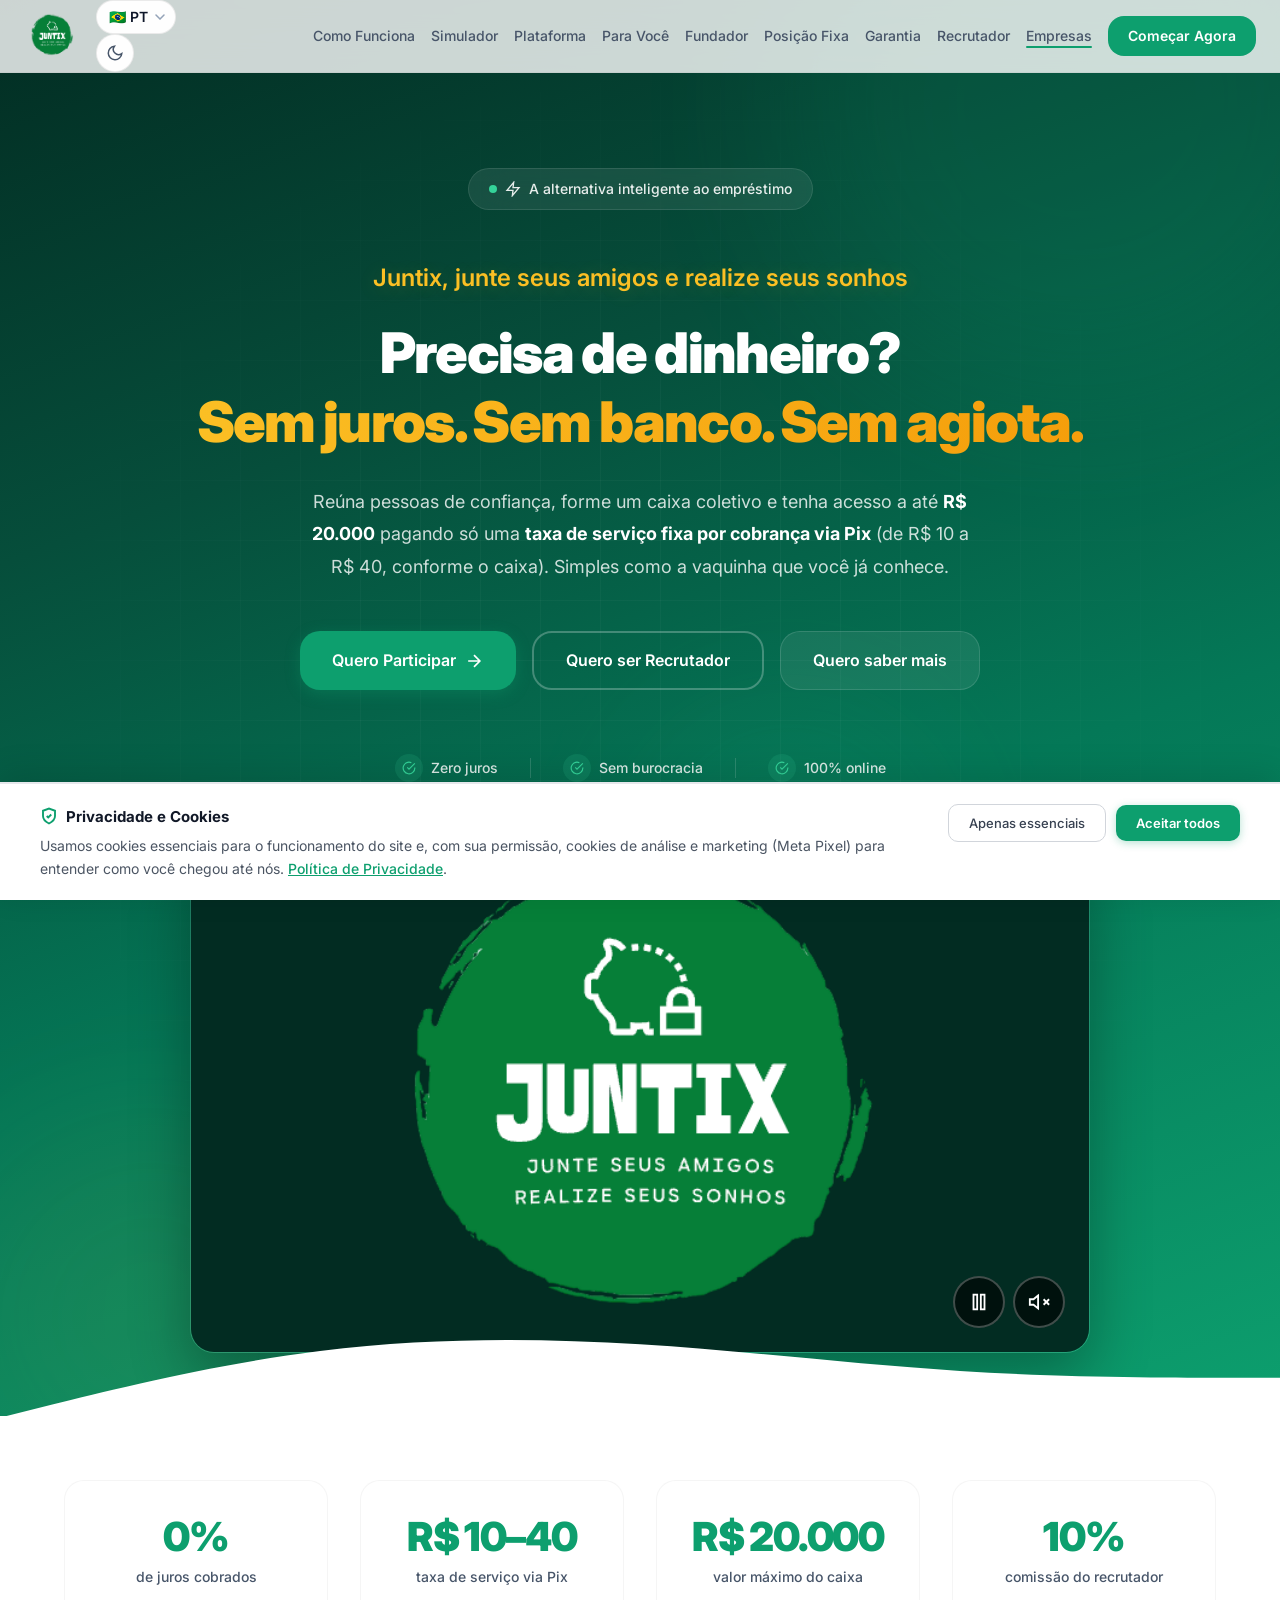
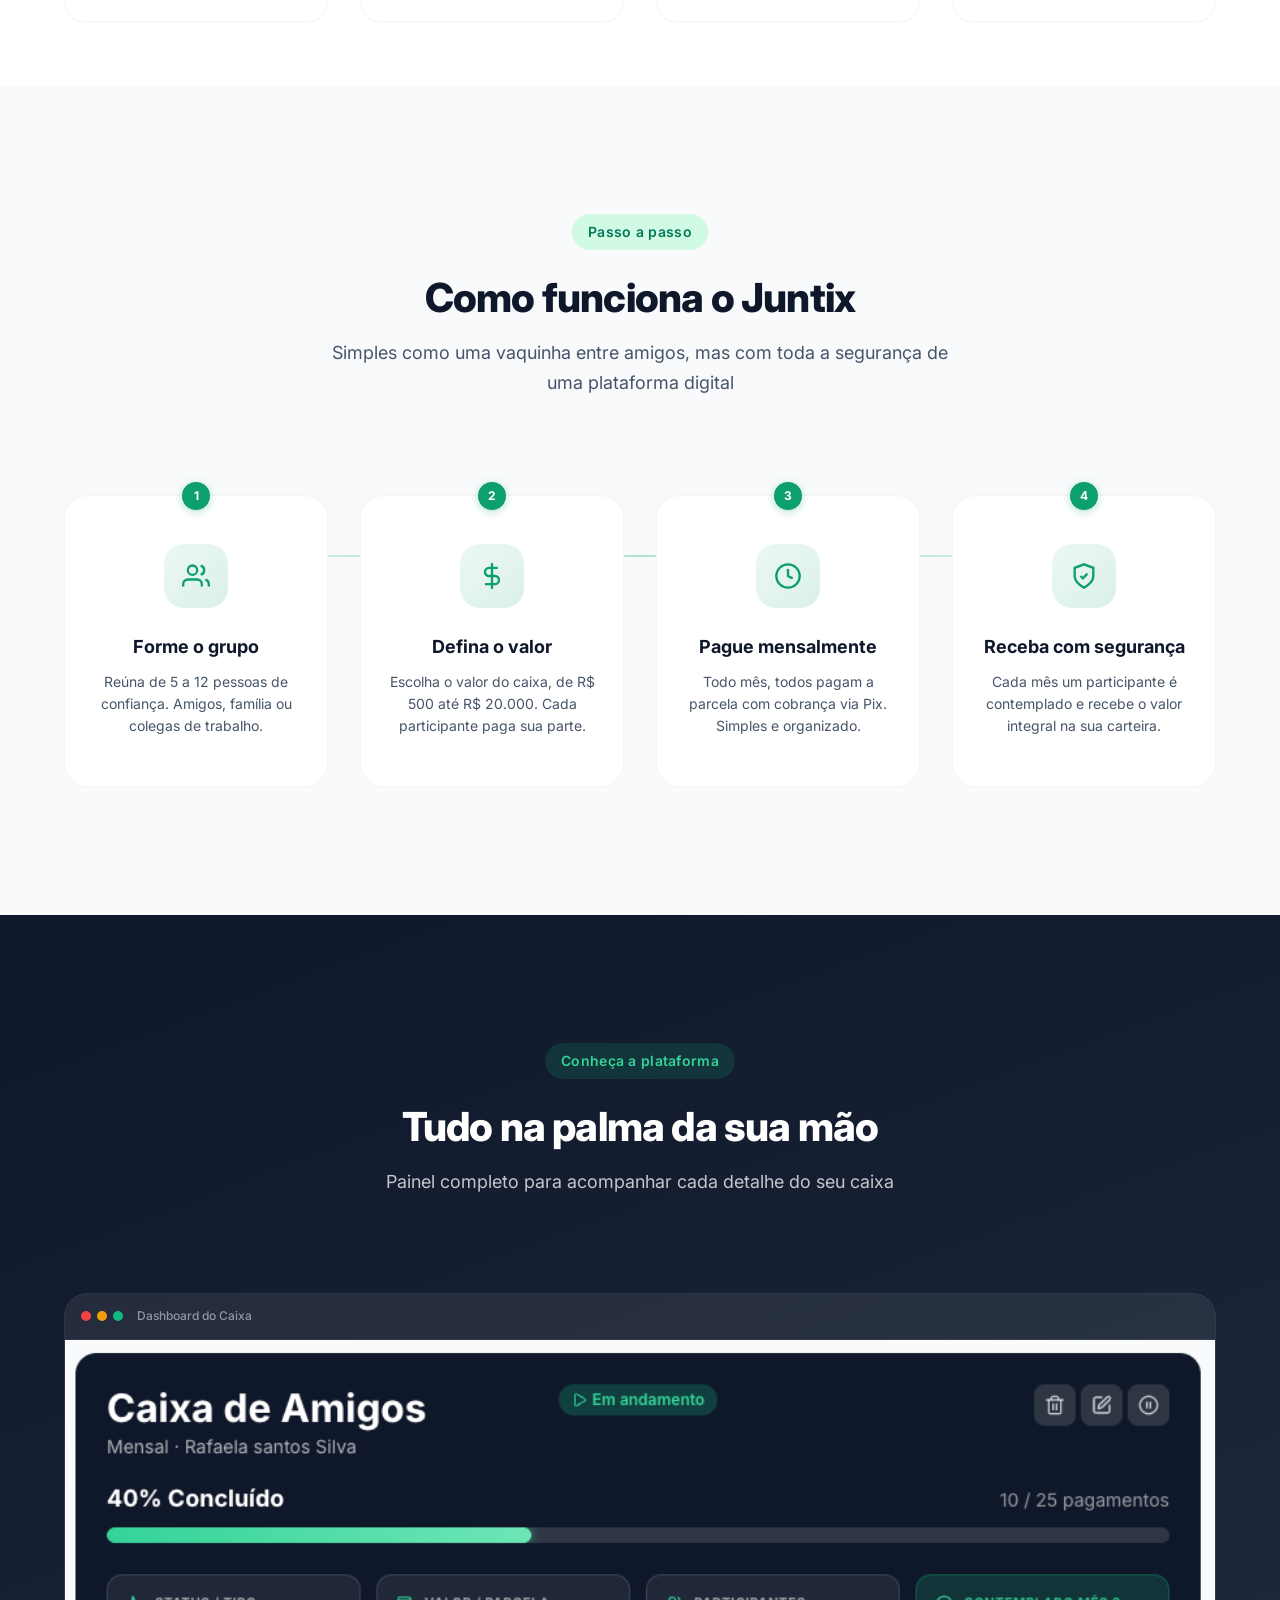
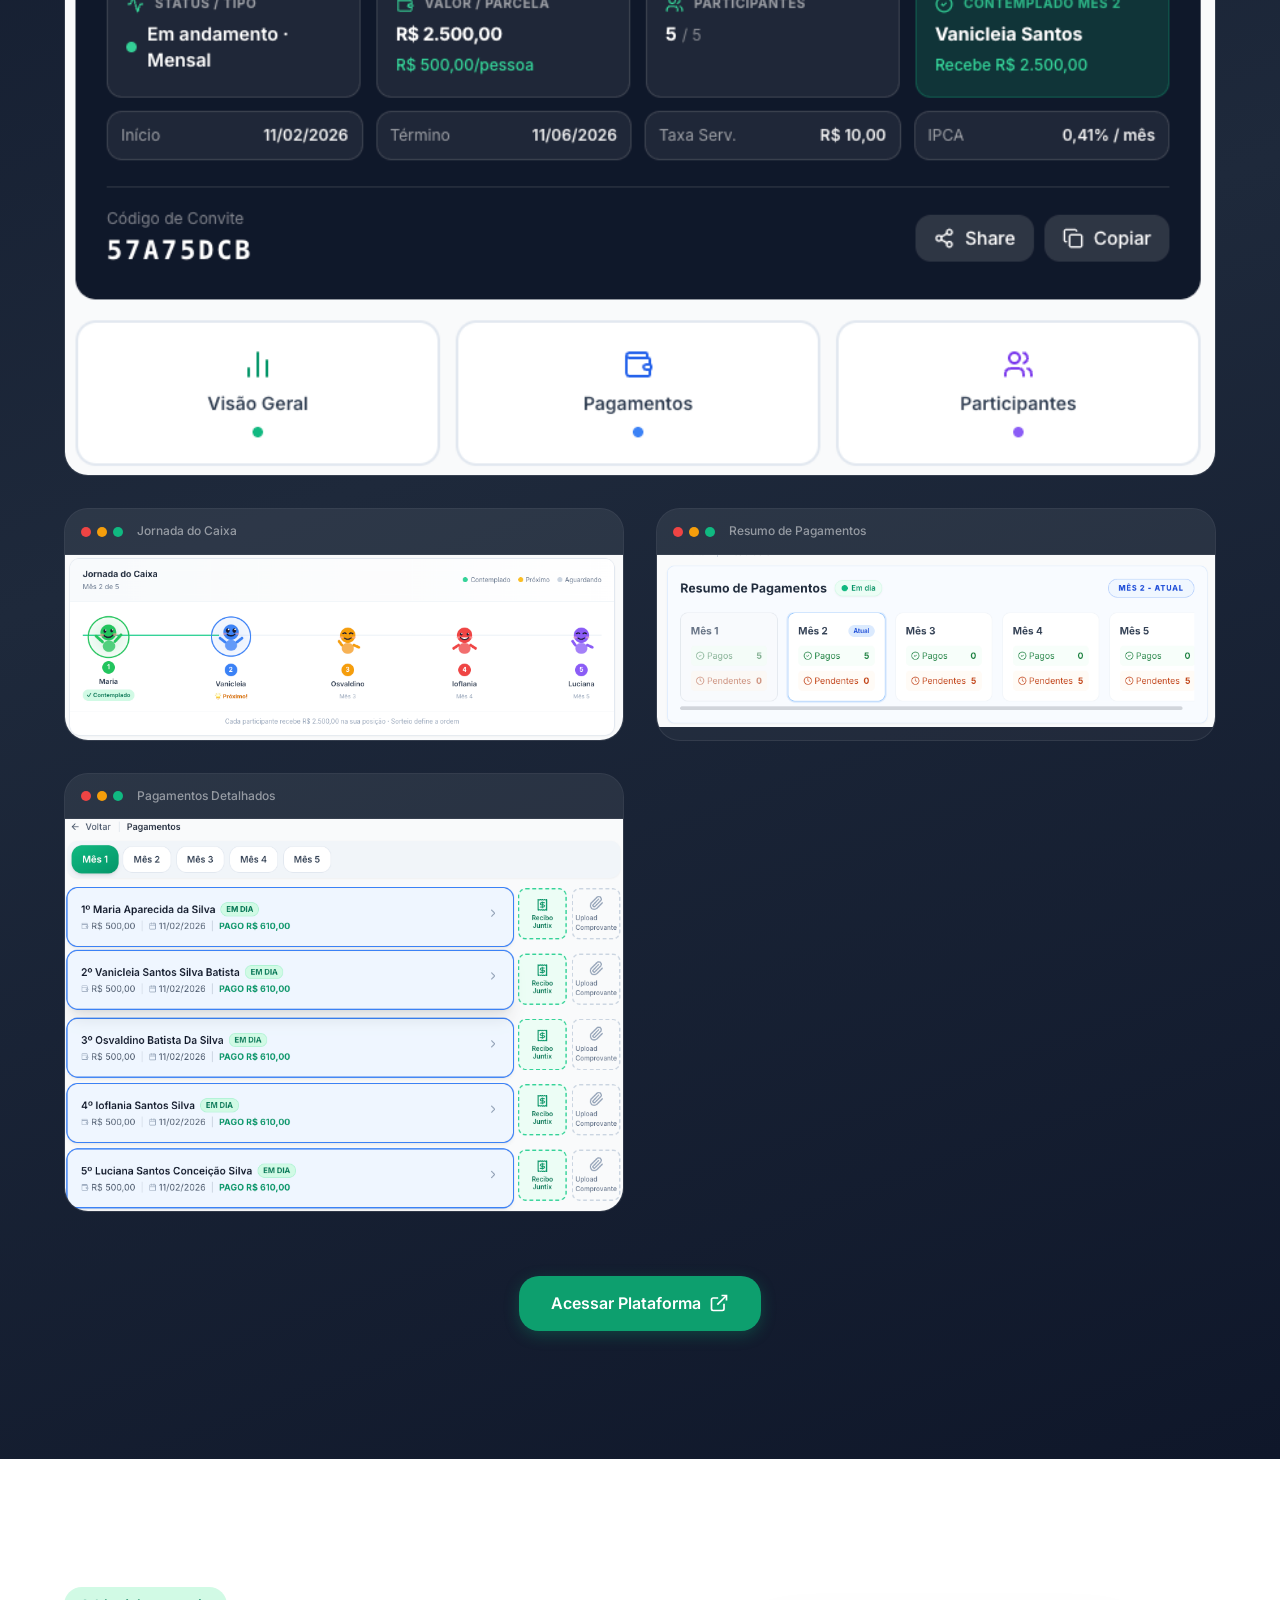
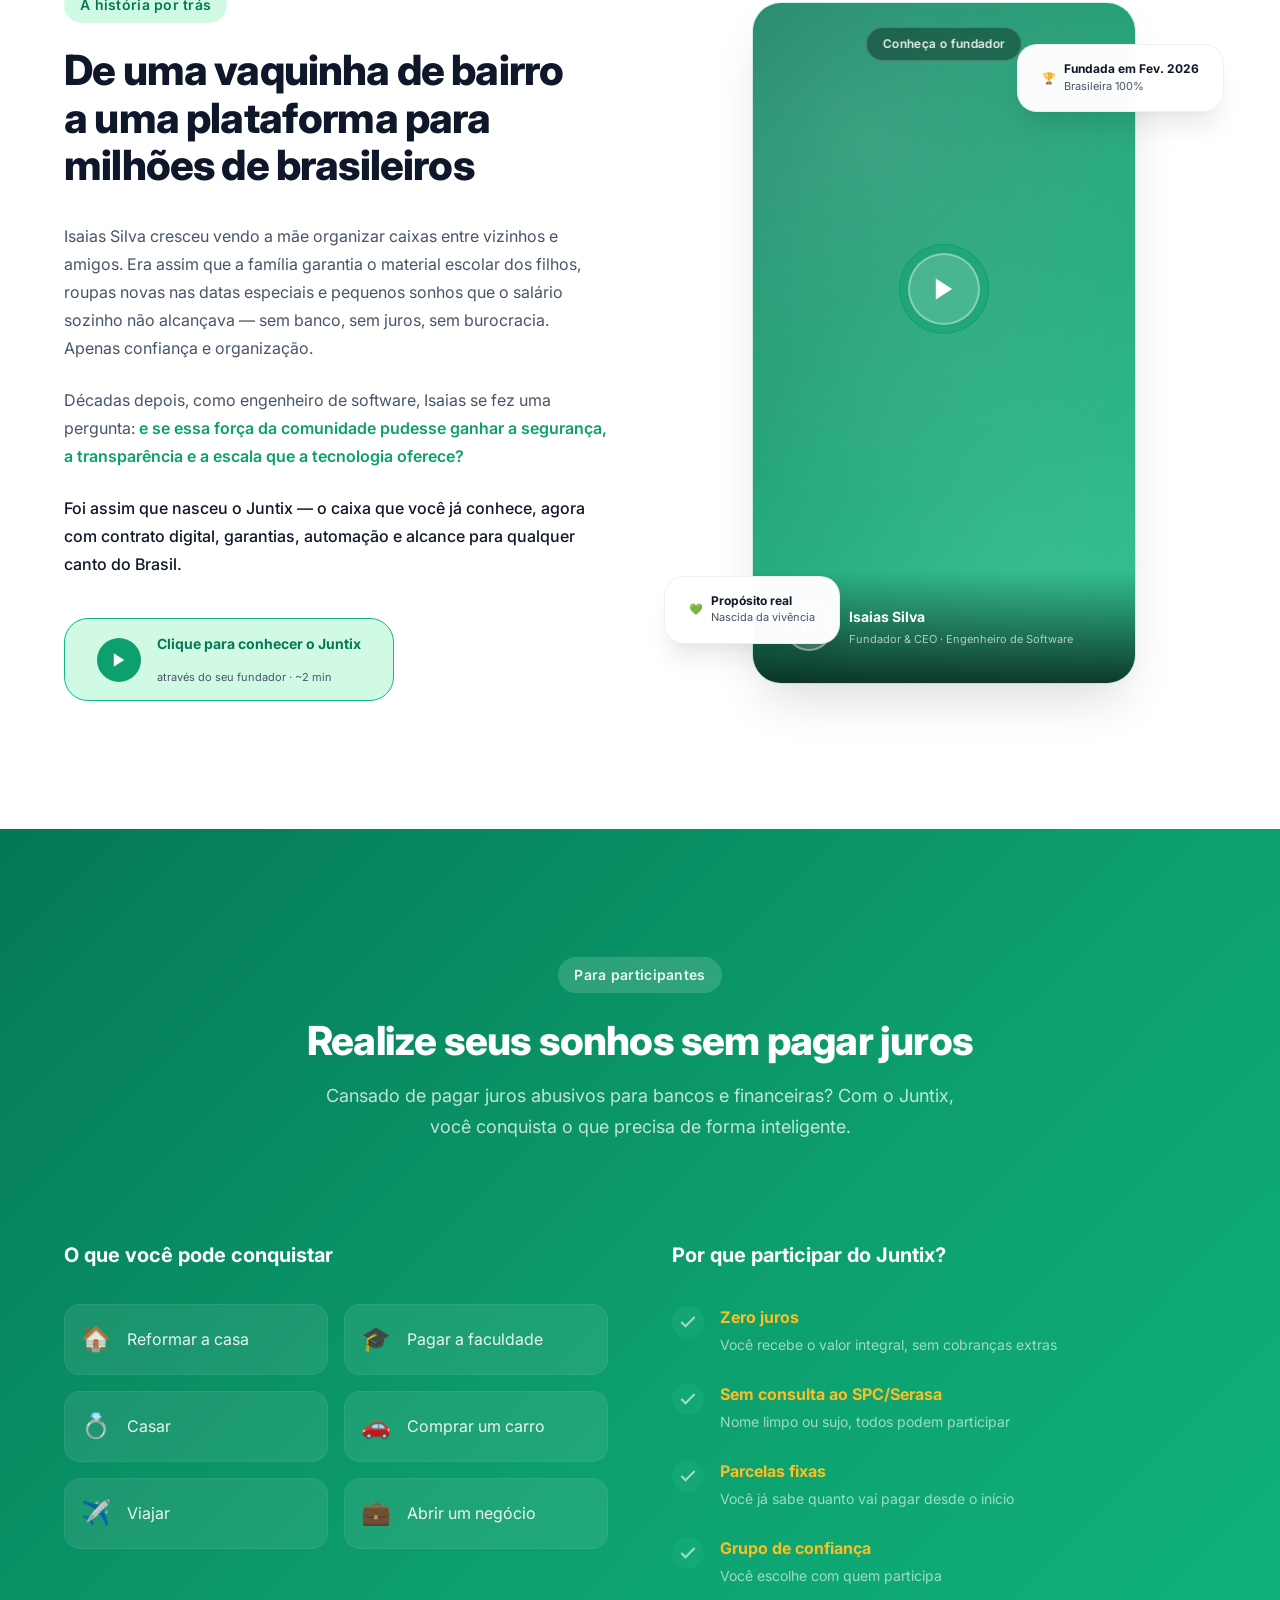
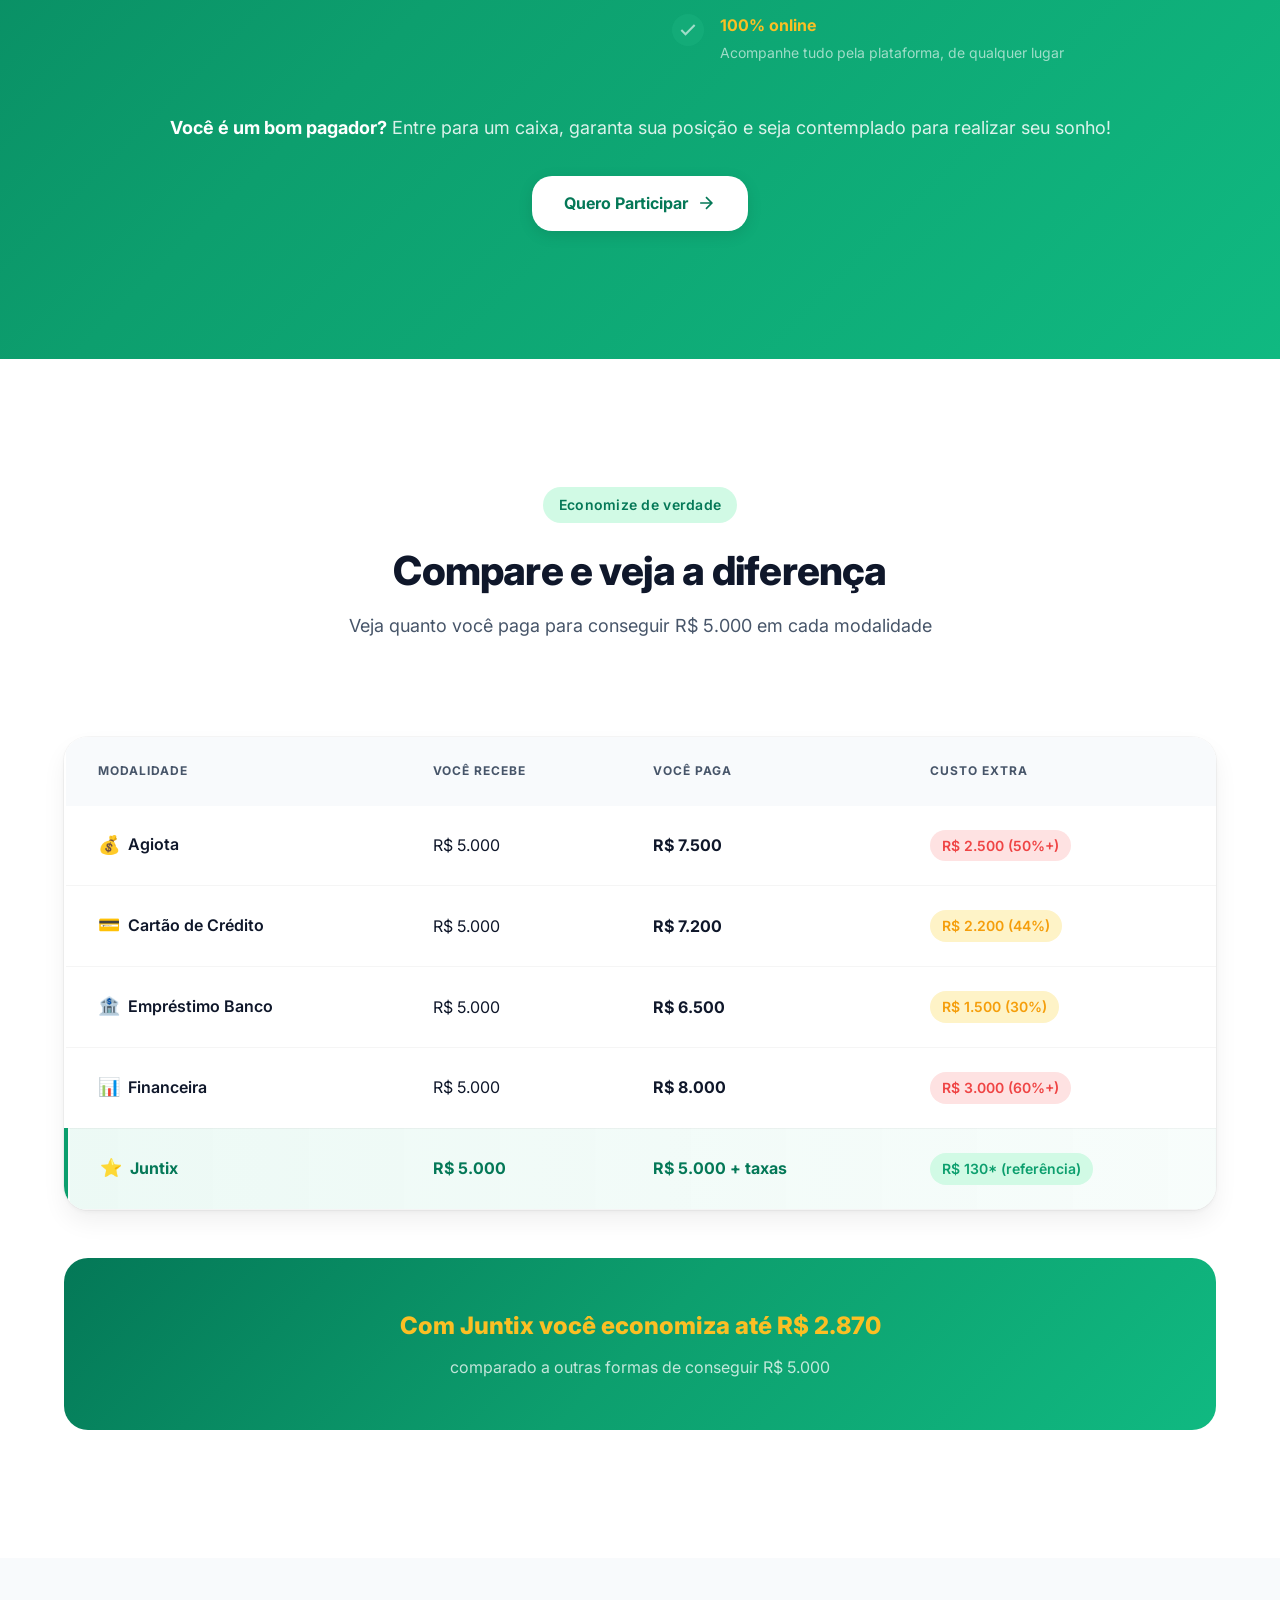
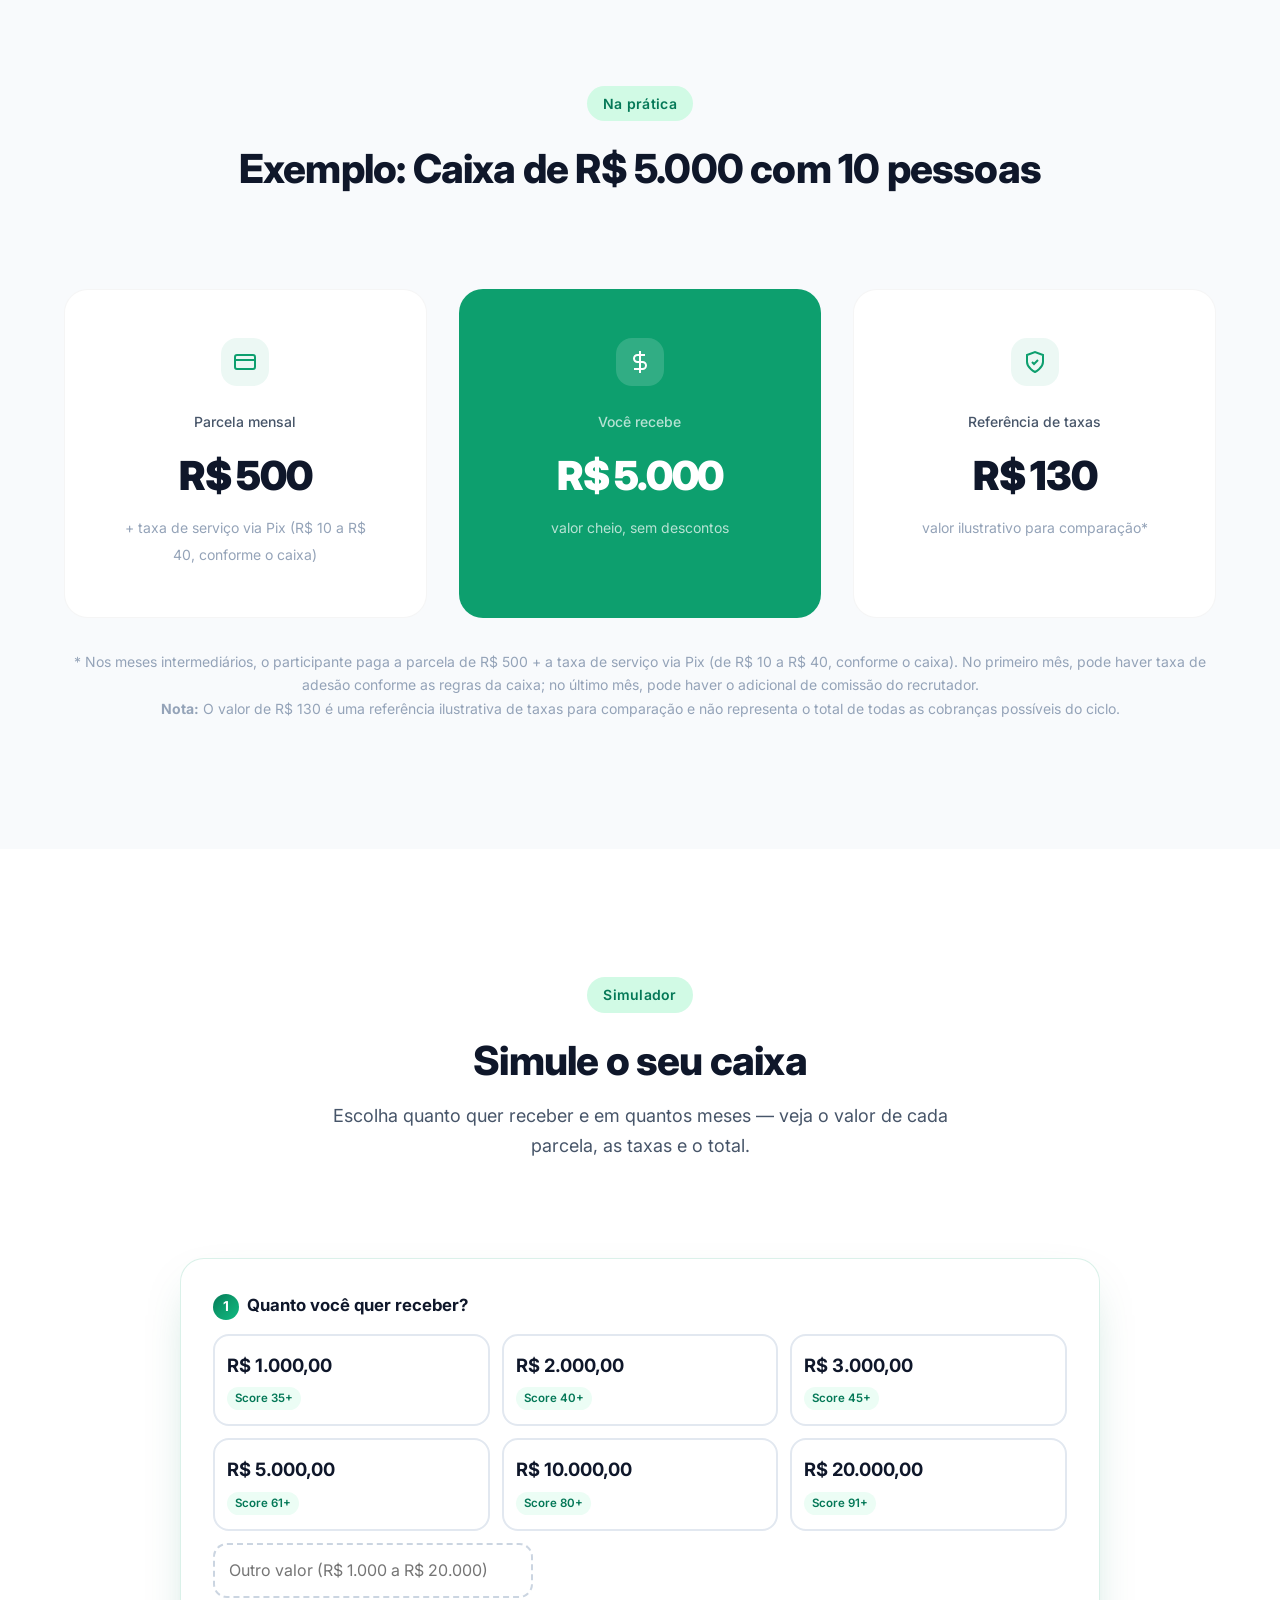
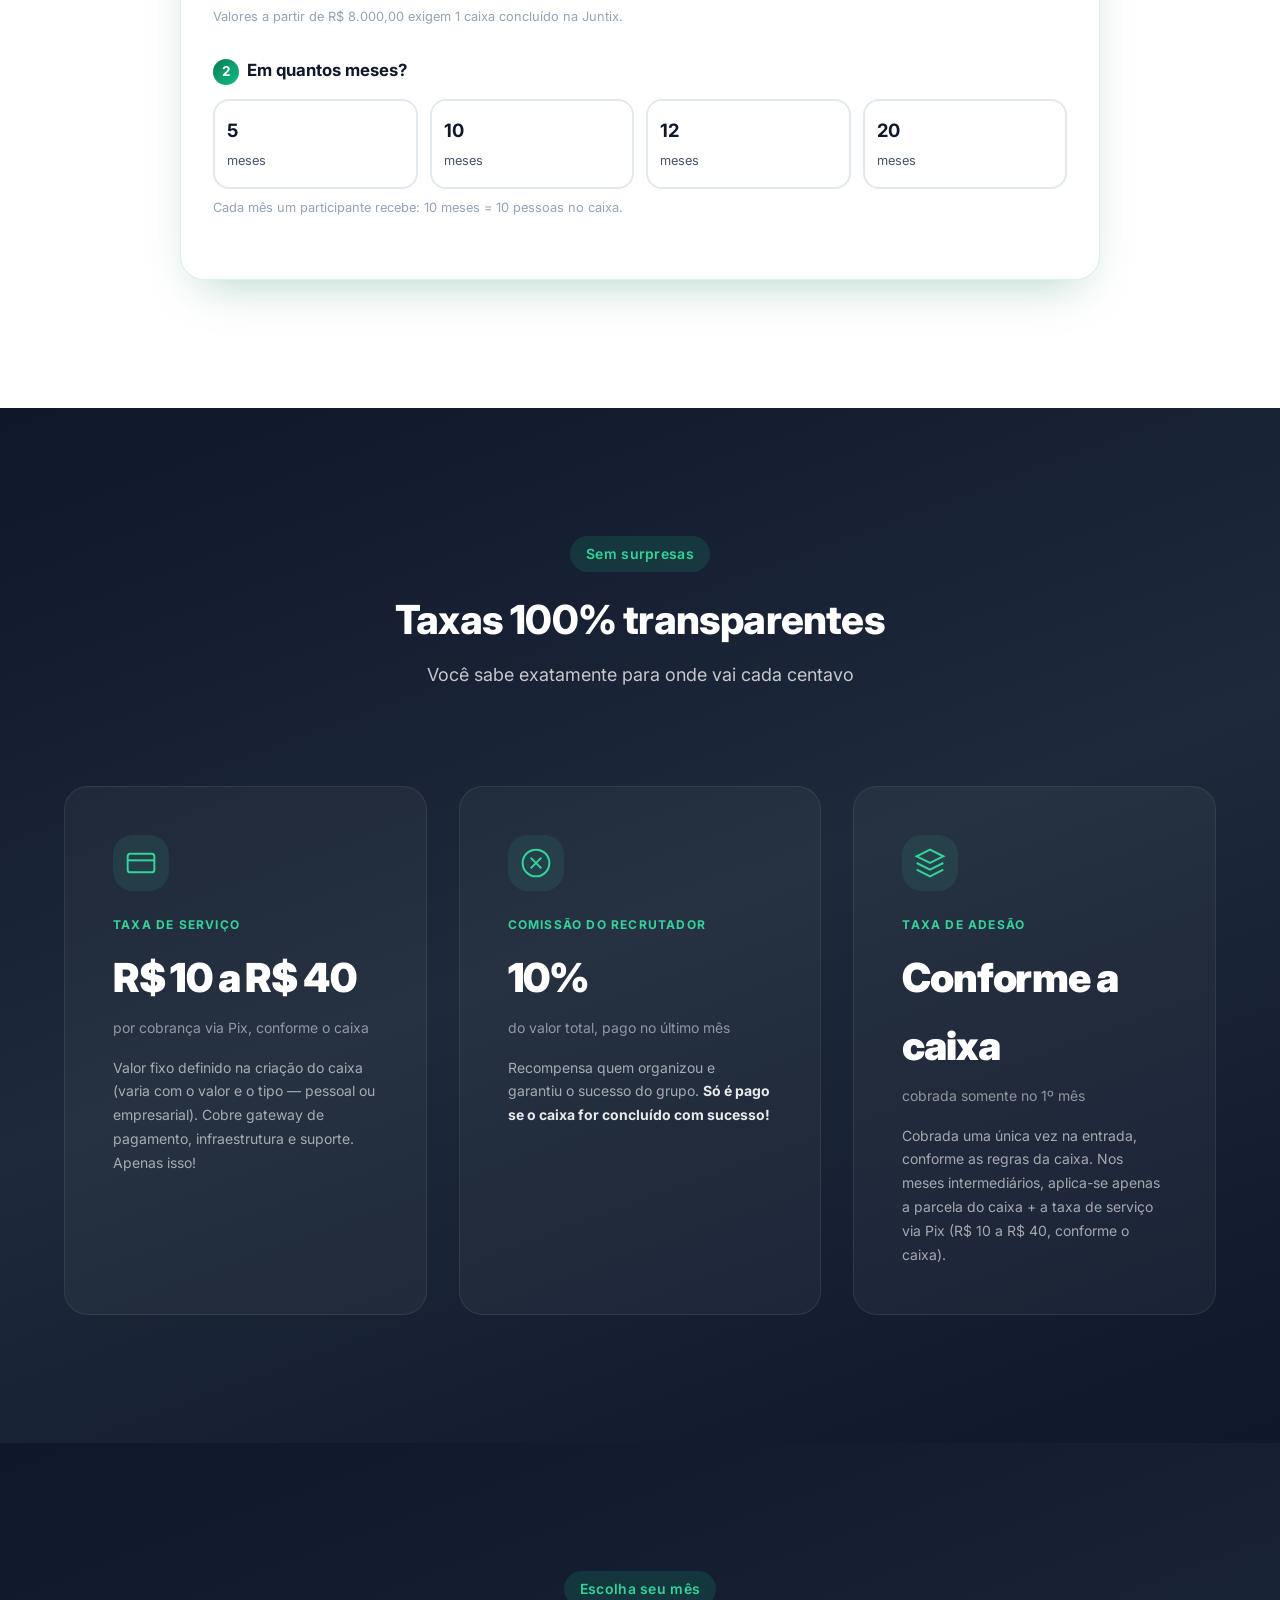
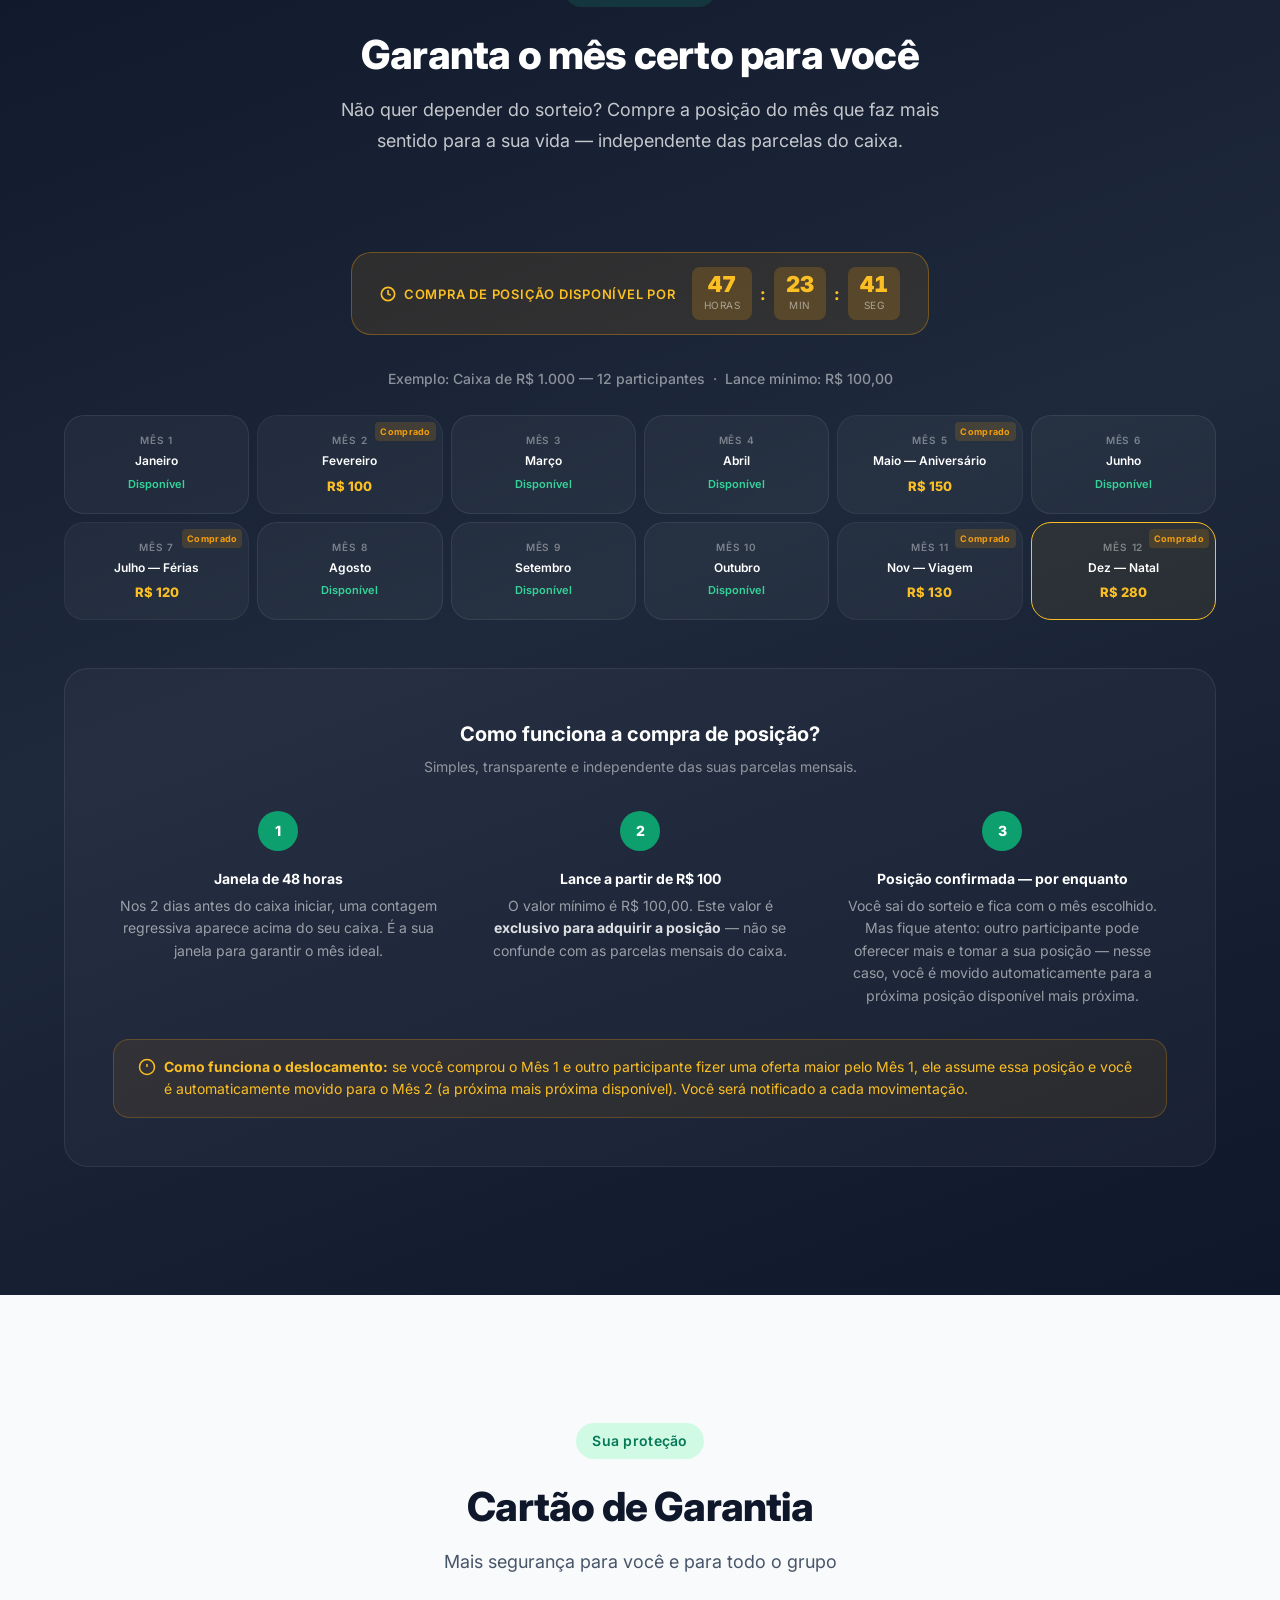
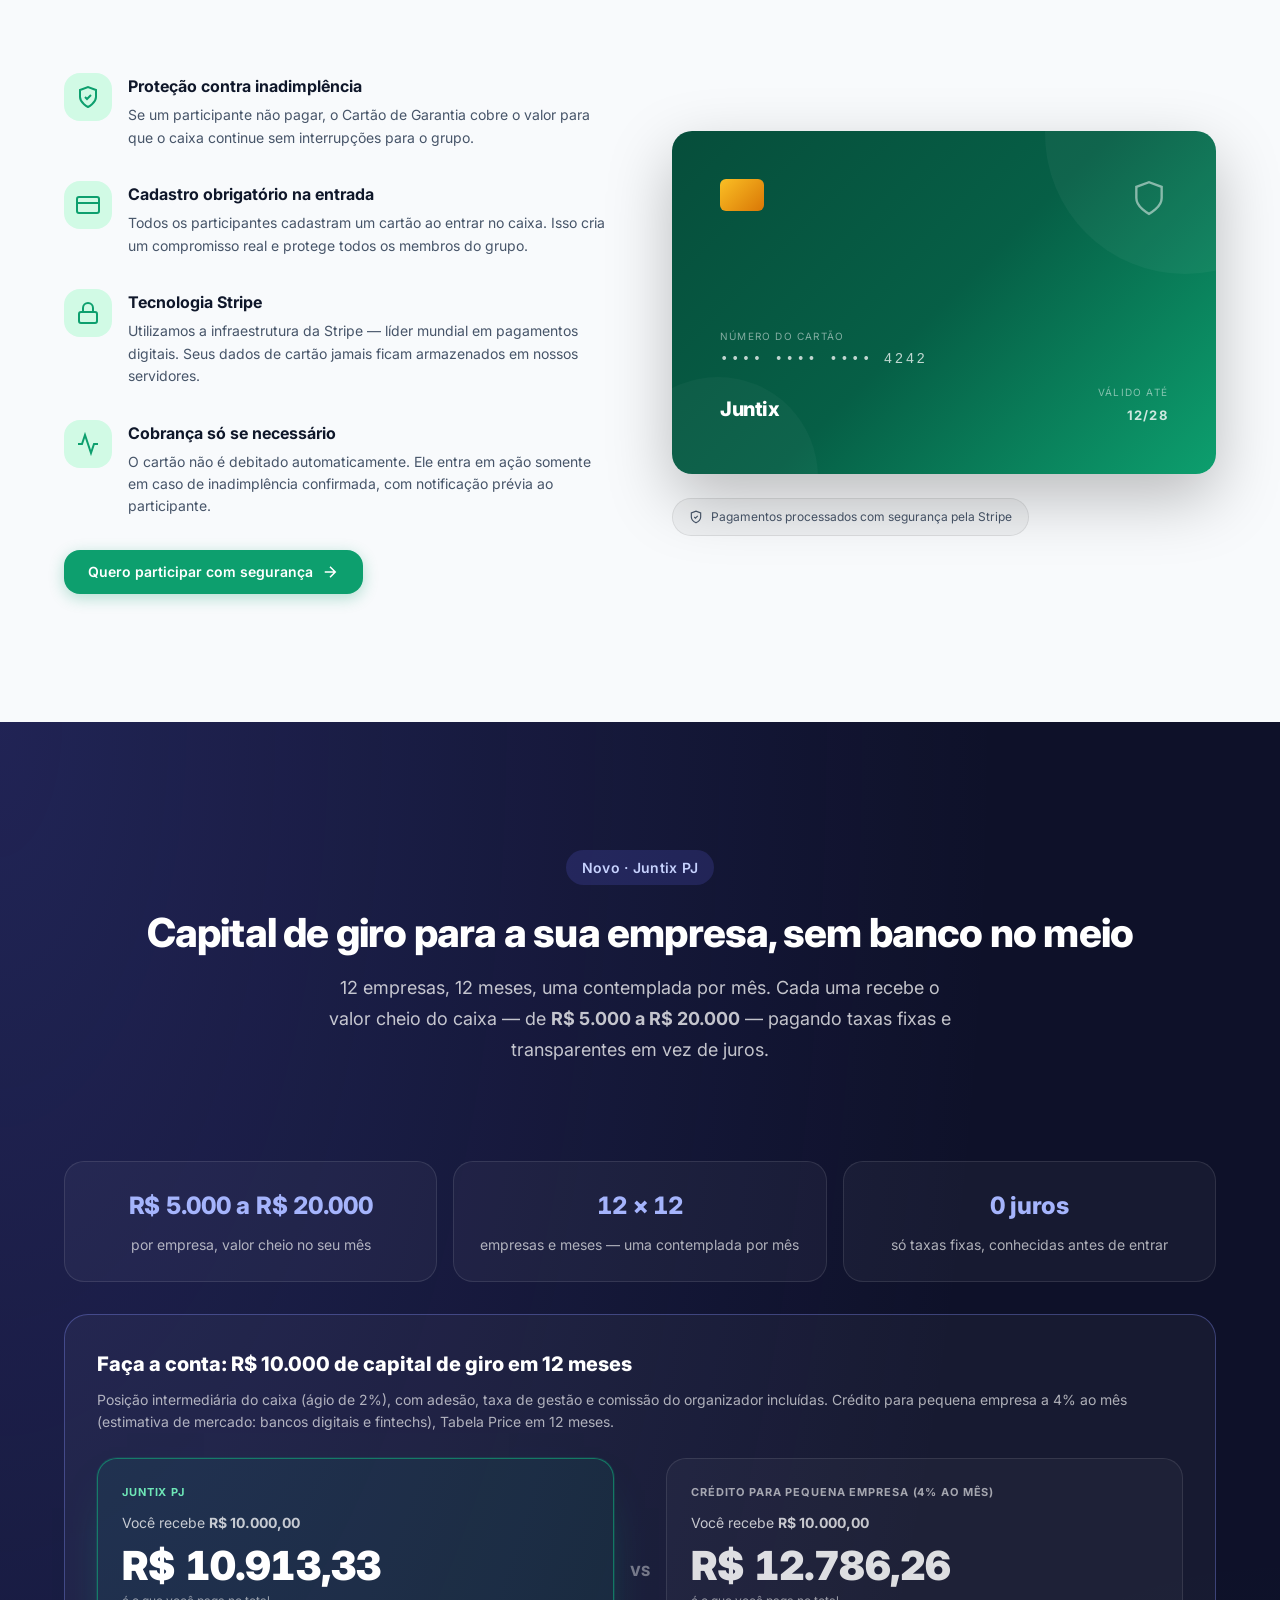
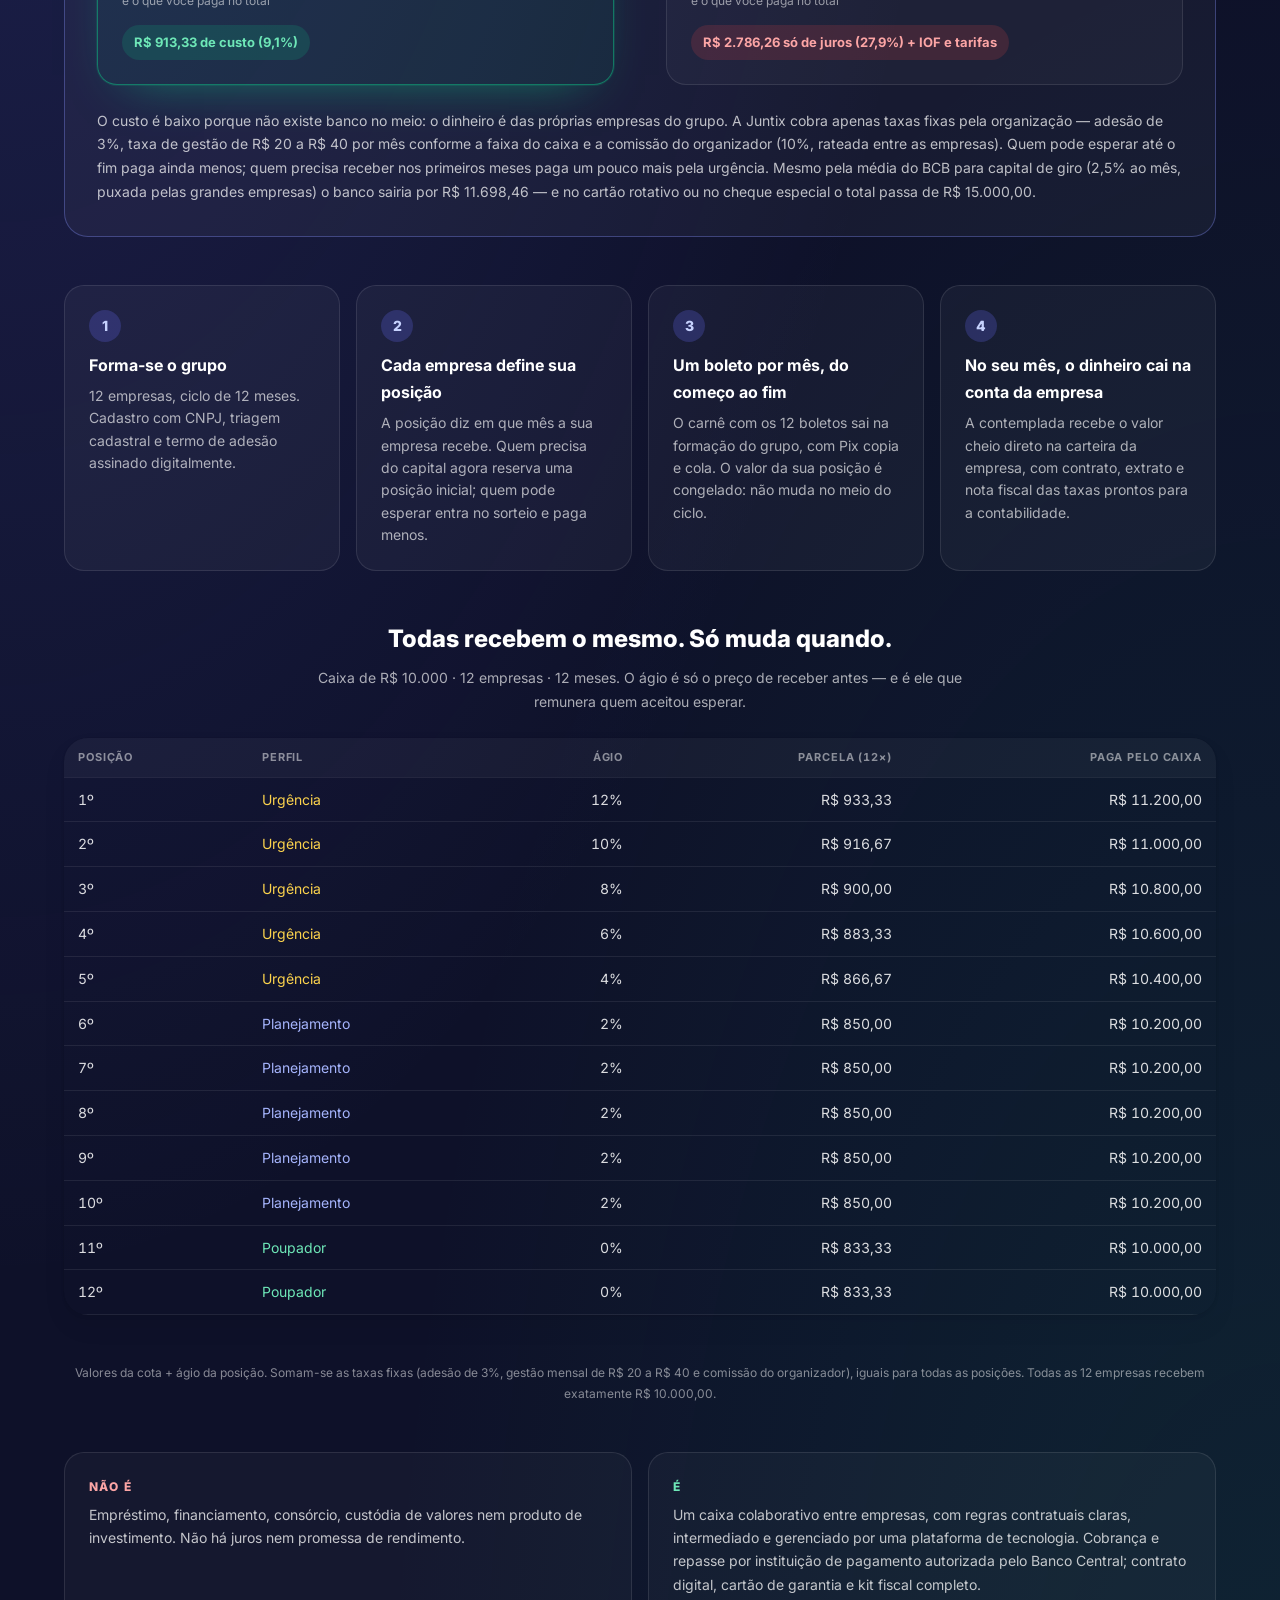
==== commit 93a40c54: "Merge pull request #8 from iss-qa/fix/lp-frase-whatsapp feat(lp): simulador de caixa + texto do What" ====
--- a/index.html
+++ b/index.html
@@ -11,52 +11,40 @@
     <meta http-equiv="Referrer-Policy" content="strict-origin-when-cross-origin">
     <meta http-equiv="Permissions-Policy" content="camera=(), microphone=(), geolocation=(), payment=(self)">
     <meta name="description"
-        content="Junte pessoas de confiança e receba até R$ 20.000 sem juros e sem banco. Taxa fixa por Pix, contrato digital e cartão de garantia. Fale no WhatsApp.">
+        content="Juntix - A plataforma inteligente de caixa coletivo entre amigos. Sem juros, sem banco, sem burocracia. Ganhe renda extra como recrutador: 50% da taxa de adesão no 1º mês + 10% por caixa no final. Acesse até R$ 20.000 pagando só uma taxa de serviço fixa por cobrança via Pix (de R$ 10 a R$ 40, conforme o caixa). Agora também para empresas: Juntix PJ, capital de giro sem banco no meio.">
     <meta name="keywords"
-        content="caixa coletivo, caixa coletivo online, poupança em grupo, economia colaborativa, consórcio entre amigos, dinheiro sem juros, vaquinha entre amigos, renda extra recrutador, capital de giro sem banco, juntix">
+        content="caixa coletivo, vaquinha entre amigos, poupança coletiva, sem juros, recrutador, renda extra recrutando, administrador de caixa, consórcio informal, fintech brasileira, juntix">
     <meta name="author" content="Juntix - ISS Software Quality Solutions">
     <meta name="facebook-domain-verification" content="dl9oq2p1wu196bcrw1rn2t9bcq1job" />
     <meta name="robots" content="index, follow, max-image-preview:large, max-snippet:-1, max-video-preview:-1">
-    <title>Juntix – Caixa Coletivo Online Sem Juros | Até R$ 20 mil</title>
+    <title>Juntix - Caixa Coletivo Entre Amigos | Sem Juros, 100% Online</title>
 
     <!-- Preconnect & Preload -->
     <link rel="preconnect" href="https://fonts.googleapis.com">
     <link rel="preconnect" href="https://fonts.gstatic.com" crossorigin>
-    <link href="https://fonts.googleapis.com/css2?family=Inter:wght@400;500;600;700;800;900&display=swap"
+    <link href="https://fonts.googleapis.com/css2?family=Inter:wght@300;400;500;600;700;800;900&display=swap"
         rel="stylesheet">
-    <!-- ?v= é cache-busting: o .htaccess serve css/js com cache imutável de 1 ano.
-         Bumpar a versão em TODOS os .html a cada deploy que mude css/js. -->
-    <link rel="preload" href="styles.css?v=20261017" as="style">
-    <link rel="stylesheet" href="styles.css?v=20261017">
-    <link rel="icon" type="image/png" sizes="32x32" href="logo/favicon-32.png">
+    <link rel="preload" href="styles.css" as="style">
+    <link rel="preload" href="script.js?v=20261016" as="script">
+    <link rel="stylesheet" href="styles.css">
     <link rel="stylesheet" href="simulador.css?v=20261015">
     <link rel="icon" type="image/png" href="logo/logo_juntix.png">
-    <link rel="apple-touch-icon" sizes="180x180" href="logo/apple-touch-icon.png">
-    <meta name="theme-color" content="#047857">
 
     <!-- SEO & Social -->
     <meta property="og:type" content="website">
     <meta property="og:url" content="https://juntix.com.br/">
-    <meta property="og:title" content="Juntix – Caixa coletivo online sem juros, sem banco, sem agiota">
+    <meta property="og:title" content="Juntix - Caixa Coletivo Entre Amigos | Sem Juros">
     <meta property="og:description"
-        content="Junte pessoas de confiança e receba até R$ 20.000 sem juros. Taxa fixa por Pix, contrato digital e cartão de garantia. Fale com a gente no WhatsApp.">
-    <meta property="og:image" content="https://juntix.com.br/logo/og-juntix.jpg">
-    <meta property="og:image:secure_url" content="https://juntix.com.br/logo/og-juntix.jpg">
-    <meta property="og:image:type" content="image/jpeg">
-    <meta property="og:image:width" content="1200">
-    <meta property="og:image:height" content="630">
-    <meta property="og:image:alt" content="Juntix – Caixa coletivo online: sem juros, sem banco, sem agiota. Até R$ 20.000 com pessoas de confiança.">
+        content="Reúna amigos de confiança, forme um caixa coletivo e tenha acesso a até R$ 20.000 sem juros. Recrutadores ganham 10% de comissão — renda extra com sua rede.">
+    <meta property="og:image" content="https://juntix.com.br/logo/logo_juntix.png">
     <meta property="og:locale" content="pt_BR">
-    <meta property="og:locale:alternate" content="en_US">
-    <meta property="og:locale:alternate" content="es_ES">
     <meta property="og:site_name" content="Juntix">
 
     <meta name="twitter:card" content="summary_large_image">
-    <meta name="twitter:title" content="Juntix – Caixa coletivo online sem juros">
+    <meta name="twitter:title" content="Juntix - Caixa Coletivo Entre Amigos | Sem Juros">
     <meta name="twitter:description"
-        content="Junte pessoas de confiança e receba até R$ 20.000 sem juros e sem banco. Taxa fixa por Pix, contrato digital e cartão de garantia.">
-    <meta name="twitter:image" content="https://juntix.com.br/logo/og-juntix.jpg">
-    <meta name="twitter:image:alt" content="Juntix – Caixa coletivo online: sem juros, sem banco, sem agiota.">
+        content="Reúna amigos de confiança e tenha acesso a até R$ 20.000. Sem juros, sem banco, sem burocracia. 100% online.">
+    <meta name="twitter:image" content="https://juntix.com.br/logo/logo_juntix.png">
 
     <link rel="canonical" href="https://juntix.com.br/">
 
@@ -71,15 +59,14 @@
           "legalName": "ISS Software Quality Solutions",
           "url": "https://juntix.com.br/",
           "logo": "https://juntix.com.br/logo/logo_juntix.png",
-          "description": "Plataforma de caixa coletivo online (poupança em grupo) entre pessoas de confiança. Sem juros, sem banco, 100% online.",
+          "description": "Plataforma de gestão para caixas coletivos entre amigos. Sem juros, sem banco, 100% online.",
           "foundingDate": "2024",
           "taxID": "39.997.807/0001-86",
           "contactPoint": {
             "@type": "ContactPoint",
             "telephone": "+55-71-8216-6039",
             "contactType": "customer service",
-            "url": "https://wa.me/557182166039",
-            "availableLanguage": ["Portuguese", "English", "Spanish"]
+            "availableLanguage": "Portuguese"
           },
           "sameAs": []
         },
@@ -87,8 +74,7 @@
           "@type": "WebSite",
           "url": "https://juntix.com.br/",
           "name": "Juntix",
-          "description": "Caixa coletivo online entre pessoas de confiança - sem juros, sem banco, sem burocracia",
-          "inLanguage": "pt-BR"
+          "description": "Plataforma de caixa coletivo entre amigos - sem juros, sem burocracia"
         },
         {
           "@type": "SoftwareApplication",
@@ -185,41 +171,12 @@
     <!-- Header -->
     <header class="header" role="banner">
         <nav class="nav container" aria-label="Navegação principal">
-            <a href="#" class="logo" aria-label="Juntix – início">
-                <picture>
-                    <source srcset="logo/logo_juntix_112.webp" type="image/webp">
-                    <img src="logo/logo_juntix_112.png" alt="Juntix - Plataforma de Caixa Coletivo" class="logo-img"
-                        width="56" height="56" fetchpriority="high">
-                </picture>
+            <a href="#" class="logo">
+                <img src="logo/logo_juntix.png" alt="Juntix - Plataforma de Caixa Coletivo" class="logo-img"
+                    width="56" height="56">
                 <span class="logo-text">Juntix</span>
             </a>
-
-            <ul class="nav-links" id="navLinks">
-                <li><a href="#como-funciona" data-i18n="nav_como">Como Funciona</a></li>
-                <li><a href="#simulador" data-i18n="nav_simulador">Simulador</a></li>
-                <li><a href="#plataforma" data-i18n="nav_plataforma">Plataforma</a></li>
-                <li><a href="#participante" data-i18n="nav_paravoce">Para Você</a></li>
-                <li><a href="#fundador" data-i18n="nav_fundador">Fundador</a></li>
-                <li><a href="#posicao-fixa" data-i18n="nav_posicao">Posição Fixa</a></li>
-                <li><a href="#garantia" data-i18n="nav_garantia">Garantia</a></li>
-                <li><a href="#ganhos" data-i18n="nav_recrutador">Recrutador</a></li>
-                <li><a href="#empresas" data-i18n="nav_empresas">Empresas</a></li>
-                <!-- Só no painel mobile: ações principais + WhatsApp -->
-                <li class="nav-mobile-only nav-mobile-actions">
-                    <a href="https://painel.juntix.com.br/login" class="btn btn-nav-login" data-i18n="nav_entrar">Entrar</a>
-                    <a href="https://painel.juntix.com.br/registro" class="btn btn-nav-cta" data-i18n="nav_cta">Começar Agora</a>
-                </li>
-                <li class="nav-mobile-only">
-                    <a href="https://wa.me/557182166039?text=Ol%C3%A1%21%20Estava%20no%20site%20da%20Juntix%20pelo%20celular%20e%20quero%20tirar%20uma%20d%C3%BAvida%20sobre%20o%20caixa." data-assistente="MENU" data-assistente-texto="Olá! Estava no site da Juntix pelo celular e quero tirar uma dúvida sobre o caixa."
-                        target="_blank" rel="noopener noreferrer" class="btn btn-nav-whats">
-                        <svg width="18" height="18" viewBox="0 0 24 24" fill="currentColor" aria-hidden="true"><path d="M17.472 14.382c-.297-.149-1.758-.867-2.03-.967-.273-.099-.471-.148-.67.15-.197.297-.767.966-.94 1.164-.173.199-.347.223-.644.075-.297-.15-1.255-.463-2.39-1.475-.883-.788-1.48-1.761-1.653-2.059-.173-.297-.018-.458.13-.606.134-.133.298-.347.446-.52.149-.174.198-.298.298-.497.099-.198.05-.371-.025-.52-.075-.149-.669-1.612-.916-2.207-.242-.579-.487-.5-.669-.51-.173-.008-.371-.01-.57-.01-.198 0-.52.074-.792.372-.272.297-1.04 1.016-1.04 2.479 0 1.462 1.065 2.875 1.213 3.074.149.198 2.096 3.2 5.077 4.487.709.306 1.262.489 1.694.625.712.227 1.36.195 1.871.118.571-.085 1.758-.719 2.006-1.413.248-.694.248-1.289.173-1.413-.074-.124-.272-.198-.57-.347m-5.421 7.403h-.004a9.87 9.87 0 01-5.031-1.378l-.361-.214-3.741.982.998-3.648-.235-.374a9.86 9.86 0 01-1.51-5.26c.001-5.45 4.436-9.884 9.888-9.884 2.64 0 5.122 1.03 6.988 2.898a9.825 9.825 0 012.893 6.994c-.003 5.45-4.437 9.884-9.885 9.884m8.413-18.297A11.815 11.815 0 0012.05 0C5.495 0 .16 5.335.157 11.892c0 2.096.547 4.142 1.588 5.945L.057 24l6.305-1.654a11.882 11.882 0 005.683 1.448h.005c6.554 0 11.89-5.335 11.893-11.893a11.821 11.821 0 00-3.48-8.413z"/></svg>
-                        <span data-i18n="nav_whats">Falar no WhatsApp</span>
-                    </a>
-                </li>
-            </ul>
-
-            <!-- Ações: idioma, tema, Entrar, CTA (desktop) e hambúrguer (mobile) — sempre à direita -->
-            <div class="nav-actions">
+            <div class="nav-controls">
                 <select id="langSelect" class="lang-select" aria-label="Idioma / Language / Idioma">
                     <option value="pt">🇧🇷 PT</option>
                     <option value="en">🇺🇸 EN</option>
@@ -236,14 +193,24 @@
                         <path d="M12 1v2M12 21v2M4.22 4.22l1.42 1.42M18.36 18.36l1.42 1.42M1 12h2M21 12h2M4.22 19.78l1.42-1.42M18.36 5.64l1.42-1.42" />
                     </svg>
                 </button>
-                <a href="https://painel.juntix.com.br/login" class="btn btn-nav-login nav-desktop-only" data-i18n="nav_entrar">Entrar</a>
-                <a href="https://painel.juntix.com.br/registro" class="btn btn-nav-cta nav-desktop-only" data-i18n="nav_cta">Começar Agora</a>
-                <button class="mobile-menu-btn" aria-label="Abrir menu de navegação" aria-expanded="false" aria-controls="navLinks">
-                    <span></span>
-                    <span></span>
-                    <span></span>
-                </button>
-            </div>
+            </div>
+            <button class="mobile-menu-btn" aria-label="Abrir menu de navegação" aria-expanded="false">
+                <span></span>
+                <span></span>
+                <span></span>
+            </button>
+            <ul class="nav-links">
+                <li><a href="#como-funciona" data-i18n="nav_como">Como Funciona</a></li>
+                <li><a href="#simulador">Simulador</a></li>
+                <li><a href="#plataforma" data-i18n="nav_plataforma">Plataforma</a></li>
+                <li><a href="#participante" data-i18n="nav_paravoce">Para Você</a></li>
+                <li><a href="#fundador" data-i18n="nav_fundador">Fundador</a></li>
+                <li><a href="#posicao-fixa" data-i18n="nav_posicao">Posição Fixa</a></li>
+                <li><a href="#garantia" data-i18n="nav_garantia">Garantia</a></li>
+                <li><a href="#ganhos" data-i18n="nav_recrutador">Recrutador</a></li>
+                <li><a href="#empresas" data-i18n="nav_empresas">Empresas</a></li>
+                <li><a href="https://painel.juntix.com.br" class="btn btn-nav-cta" data-i18n="nav_cta">Começar Agora</a></li>
+            </ul>
         </nav>
     </header>
 
@@ -271,7 +238,7 @@
                 <h1 class="hero-title reveal-up" data-delay="200">
                     <span data-i18n="hero_titulo">Precisa de dinheiro?</span>
                     <span class="hero-title-highlight">
-                        <span class="gradient-text-animated" data-i18n="hero_titulo_destaque">Caixa coletivo: sem juros, sem banco, sem agiota.</span>
+                        <span class="gradient-text-animated" data-i18n="hero_titulo_destaque">Sem juros. Sem banco. Sem agiota.</span>
                     </span>
                 </h1>
 
@@ -283,7 +250,7 @@
                 </p>
 
                 <div class="hero-cta reveal-up" data-delay="400">
-                    <a href="https://painel.juntix.com.br/registro" class="btn btn-lg btn-glow">
+                    <a href="https://painel.juntix.com.br" class="btn btn-lg btn-glow">
                         <span data-i18n="hero_cta_participar">Quero Participar</span>
                         <svg width="20" height="20" viewBox="0 0 24 24" fill="none" stroke="currentColor"
                             stroke-width="2">
@@ -293,11 +260,9 @@
                     <a href="#ganhos" class="btn btn-lg btn-outline-hero" data-i18n="hero_cta_recrutador">
                         Quero ser Recrutador
                     </a>
-                    <a href="https://wa.me/557182166039?text=Ol%C3%A1%21%20Estava%20navegando%20no%20site%20da%20Juntix%20e%20quero%20entender%20como%20funciona%20o%20caixa."
-                        data-assistente="HERO" data-assistente-texto="Olá! Estava navegando no site da Juntix e quero entender como funciona o caixa."
-                        target="_blank" rel="noopener noreferrer" class="btn btn-lg btn-ghost-hero btn-whats-inline">
-                        <svg width="18" height="18" viewBox="0 0 24 24" fill="currentColor" aria-hidden="true"><path d="M17.472 14.382c-.297-.149-1.758-.867-2.03-.967-.273-.099-.471-.148-.67.15-.197.297-.767.966-.94 1.164-.173.199-.347.223-.644.075-.297-.15-1.255-.463-2.39-1.475-.883-.788-1.48-1.761-1.653-2.059-.173-.297-.018-.458.13-.606.134-.133.298-.347.446-.52.149-.174.198-.298.298-.497.099-.198.05-.371-.025-.52-.075-.149-.669-1.612-.916-2.207-.242-.579-.487-.5-.669-.51-.173-.008-.371-.01-.57-.01-.198 0-.52.074-.792.372-.272.297-1.04 1.016-1.04 2.479 0 1.462 1.065 2.875 1.213 3.074.149.198 2.096 3.2 5.077 4.487.709.306 1.262.489 1.694.625.712.227 1.36.195 1.871.118.571-.085 1.758-.719 2.006-1.413.248-.694.248-1.289.173-1.413-.074-.124-.272-.198-.57-.347m-5.421 7.403h-.004a9.87 9.87 0 01-5.031-1.378l-.361-.214-3.741.982.998-3.648-.235-.374a9.86 9.86 0 01-1.51-5.26c.001-5.45 4.436-9.884 9.888-9.884 2.64 0 5.122 1.03 6.988 2.898a9.825 9.825 0 012.893 6.994c-.003 5.45-4.437 9.884-9.885 9.884m8.413-18.297A11.815 11.815 0 0012.05 0C5.495 0 .16 5.335.157 11.892c0 2.096.547 4.142 1.588 5.945L.057 24l6.305-1.654a11.882 11.882 0 005.683 1.448h.005c6.554 0 11.89-5.335 11.893-11.893a11.821 11.821 0 00-3.48-8.413z"/></svg>
-                        <span data-i18n="hero_cta_whats">Tirar dúvidas no WhatsApp</span>
+                    <a href="https://calendar.google.com/calendar/appointments/schedules/AcZssZ0Gs9Hugv8SqJn3pG1KIIXRyFilMM18uMXbD7bXaMkrzJYaJTq6fjhd0iOl-1J-napmOVHjEZrU?gv=true"
+                        target="_blank" rel="noopener noreferrer" class="btn btn-lg btn-ghost-hero" data-i18n="hero_cta_saber">
+                        Quero saber mais
                     </a>
                 </div>
 
@@ -339,9 +304,8 @@
                 <!-- Video Section -->
                 <div class="hero-video-wrapper reveal-up" data-delay="600">
                     <div class="hero-video-container">
-                        <!-- Sem autoplay/preload: o script inicia o vídeo só quando ele entra na tela (poupa ~2,8 MB no carregamento inicial, principalmente no mobile) -->
-                        <video id="heroVideo" class="hero-video" loop playsinline preload="none" width="1280" height="720"
-                            poster="video/animacao_boa_poster.jpg">
+                        <video id="heroVideo" class="hero-video" autoplay loop playsinline
+                            poster="logo/logo_juntix.png">
                             <source src="video/animacao_boa.mp4" type="video/mp4">
                             Seu navegador não suporta vídeos HTML5.
                         </video>
@@ -414,7 +378,7 @@
             <div class="container">
                 <div class="section-header">
                     <span class="section-badge reveal-up" data-i18n="como_badge">Passo a passo</span>
-                    <h2 class="section-title reveal-up" data-i18n="como_titulo">Como funciona o caixa coletivo Juntix</h2>
+                    <h2 class="section-title reveal-up" data-i18n="como_titulo">Como funciona o Juntix</h2>
                     <p class="section-subtitle reveal-up" data-i18n="como_subtitulo">Simples como uma vaquinha entre amigos, mas com toda a
                         segurança de uma plataforma digital</p>
                 </div>
@@ -496,12 +460,9 @@
                             <span class="platform-card-dot"></span>
                             <span class="platform-card-label" data-i18n="plataforma_card1">Dashboard do Caixa</span>
                         </div>
-                        <picture>
-                            <source srcset="logo/caixa.webp" type="image/webp">
-                            <img src="logo/caixa.png"
+                        <img src="logo/caixa.png"
                             alt="Painel de controle do caixa coletivo Juntix mostrando progresso de 40%, valor de R$ 2.500 e participantes"
-                            loading="lazy" width="883" height="565" decoding="async">
-                        </picture>
+                            loading="lazy" width="883" height="565">
                     </div>
 
                     <!-- Journey -->
@@ -512,12 +473,9 @@
                             <span class="platform-card-dot"></span>
                             <span class="platform-card-label" data-i18n="plataforma_card2">Jornada do Caixa</span>
                         </div>
-                        <picture>
-                            <source srcset="logo/jornada.webp" type="image/webp">
-                            <img src="logo/jornada.png"
+                        <img src="logo/jornada.png"
                             alt="Jornada do caixa Juntix mostrando a ordem de contemplação dos participantes"
-                            loading="lazy" width="884" height="293" decoding="async">
-                        </picture>
+                            loading="lazy" width="884" height="293">
                     </div>
 
                     <!-- Payment Summary -->
@@ -528,12 +486,9 @@
                             <span class="platform-card-dot"></span>
                             <span class="platform-card-label" data-i18n="plataforma_card3">Resumo de Pagamentos</span>
                         </div>
-                        <picture>
-                            <source srcset="logo/resumo_pay.webp" type="image/webp">
-                            <img src="logo/resumo_pay.png"
+                        <img src="logo/resumo_pay.png"
                             alt="Resumo de pagamentos do Juntix mostrando status mensal de pagos e pendentes"
-                            loading="lazy" width="892" height="275" decoding="async">
-                        </picture>
+                            loading="lazy" width="892" height="275">
                     </div>
 
                     <!-- Payment List -->
@@ -544,12 +499,9 @@
                             <span class="platform-card-dot"></span>
                             <span class="platform-card-label" data-i18n="plataforma_card4">Pagamentos Detalhados</span>
                         </div>
-                        <picture>
-                            <source srcset="logo/pay.webp" type="image/webp">
-                            <img src="logo/pay.png"
+                        <img src="logo/pay.png"
                             alt="Lista detalhada de pagamentos do Juntix com status individual de cada participante"
-                            loading="lazy" width="872" height="612" decoding="async">
-                        </picture>
+                            loading="lazy" width="872" height="612">
                     </div>
                 </div>
 
@@ -693,7 +645,7 @@
             <div class="container">
                 <div class="section-header">
                     <span class="section-badge section-badge-light reveal-up" data-i18n="participante_badge">Para participantes</span>
-                    <h2 class="section-title light reveal-up" data-i18n="participante_titulo">Poupança em grupo: realize seus sonhos sem pagar juros</h2>
+                    <h2 class="section-title light reveal-up" data-i18n="participante_titulo">Realize seus sonhos sem pagar juros</h2>
                     <p class="section-subtitle light reveal-up" data-i18n="participante_subtitulo">Cansado de pagar juros abusivos para bancos e
                         financeiras? Com o Juntix, você conquista o que precisa de forma inteligente.</p>
                 </div>
@@ -814,7 +766,7 @@
             <div class="container">
                 <div class="section-header">
                     <span class="section-badge reveal-up" data-i18n="compare_badge">Economize de verdade</span>
-                    <h2 class="section-title reveal-up" data-i18n="compare_titulo">Caixa coletivo vs. empréstimo: compare e veja a diferença</h2>
+                    <h2 class="section-title reveal-up" data-i18n="compare_titulo">Compare e veja a diferença</h2>
                     <p class="section-subtitle reveal-up" data-i18n="compare_subtitulo">Veja quanto você paga para conseguir R$ 5.000 em cada
                         modalidade</p>
                 </div>
@@ -1057,20 +1009,6 @@
                         <p class="fee-desc" data-i18n="taxas_f3_desc">Cobrada uma única vez na entrada, conforme as regras da caixa. Nos meses intermediários, aplica-se apenas a parcela do caixa + a taxa de serviço via Pix (R$ 10 a R$ 40, conforme o caixa).</p>
                     </div>
                 </div>
-
-                <!-- CTA WhatsApp contextual (CRO): dúvida sobre taxas é a #1 objeção antes de entrar -->
-                <div class="wa-inline dark reveal-up" data-delay="500">
-                    <span class="wa-inline-icon" aria-hidden="true"><svg width="26" height="26" viewBox="0 0 24 24" fill="currentColor" aria-hidden="true"><path d="M17.472 14.382c-.297-.149-1.758-.867-2.03-.967-.273-.099-.471-.148-.67.15-.197.297-.767.966-.94 1.164-.173.199-.347.223-.644.075-.297-.15-1.255-.463-2.39-1.475-.883-.788-1.48-1.761-1.653-2.059-.173-.297-.018-.458.13-.606.134-.133.298-.347.446-.52.149-.174.198-.298.298-.497.099-.198.05-.371-.025-.52-.075-.149-.669-1.612-.916-2.207-.242-.579-.487-.5-.669-.51-.173-.008-.371-.01-.57-.01-.198 0-.52.074-.792.372-.272.297-1.04 1.016-1.04 2.479 0 1.462 1.065 2.875 1.213 3.074.149.198 2.096 3.2 5.077 4.487.709.306 1.262.489 1.694.625.712.227 1.36.195 1.871.118.571-.085 1.758-.719 2.006-1.413.248-.694.248-1.289.173-1.413-.074-.124-.272-.198-.57-.347m-5.421 7.403h-.004a9.87 9.87 0 01-5.031-1.378l-.361-.214-3.741.982.998-3.648-.235-.374a9.86 9.86 0 01-1.51-5.26c.001-5.45 4.436-9.884 9.888-9.884 2.64 0 5.122 1.03 6.988 2.898a9.825 9.825 0 012.893 6.994c-.003 5.45-4.437 9.884-9.885 9.884m8.413-18.297A11.815 11.815 0 0012.05 0C5.495 0 .16 5.335.157 11.892c0 2.096.547 4.142 1.588 5.945L.057 24l6.305-1.654a11.882 11.882 0 005.683 1.448h.005c6.554 0 11.89-5.335 11.893-11.893a11.821 11.821 0 00-3.48-8.413z"/></svg></span>
-                    <div class="wa-inline-text">
-                        <h3 data-i18n="taxas_cta_titulo">Quer saber exatamente quanto você pagaria?</h3>
-                        <p data-i18n="taxas_cta_texto">Mande o valor que precisa e em quantos meses: a gente responde na hora, com os números reais.</p>
-                    </div>
-                    <a href="https://wa.me/557182166039?text=Ol%C3%A1%21%20Vi%20as%20taxas%20no%20site%20da%20Juntix.%20Quero%20saber%20quanto%20eu%20pagaria%20em%20um%20caixa%20de%20R%24%20____%20em%20____%20meses." data-assistente="TAXAS" data-assistente-texto="Olá! Vi as taxas no site da Juntix. Quero saber quanto eu pagaria em um caixa de R$ ____ em ____ meses."
-                        target="_blank" rel="noopener noreferrer" class="btn btn-whats">
-                        <svg width="18" height="18" viewBox="0 0 24 24" fill="currentColor" aria-hidden="true"><path d="M17.472 14.382c-.297-.149-1.758-.867-2.03-.967-.273-.099-.471-.148-.67.15-.197.297-.767.966-.94 1.164-.173.199-.347.223-.644.075-.297-.15-1.255-.463-2.39-1.475-.883-.788-1.48-1.761-1.653-2.059-.173-.297-.018-.458.13-.606.134-.133.298-.347.446-.52.149-.174.198-.298.298-.497.099-.198.05-.371-.025-.52-.075-.149-.669-1.612-.916-2.207-.242-.579-.487-.5-.669-.51-.173-.008-.371-.01-.57-.01-.198 0-.52.074-.792.372-.272.297-1.04 1.016-1.04 2.479 0 1.462 1.065 2.875 1.213 3.074.149.198 2.096 3.2 5.077 4.487.709.306 1.262.489 1.694.625.712.227 1.36.195 1.871.118.571-.085 1.758-.719 2.006-1.413.248-.694.248-1.289.173-1.413-.074-.124-.272-.198-.57-.347m-5.421 7.403h-.004a9.87 9.87 0 01-5.031-1.378l-.361-.214-3.741.982.998-3.648-.235-.374a9.86 9.86 0 01-1.51-5.26c.001-5.45 4.436-9.884 9.888-9.884 2.64 0 5.122 1.03 6.988 2.898a9.825 9.825 0 012.893 6.994c-.003 5.45-4.437 9.884-9.885 9.884m8.413-18.297A11.815 11.815 0 0012.05 0C5.495 0 .16 5.335.157 11.892c0 2.096.547 4.142 1.588 5.945L.057 24l6.305-1.654a11.882 11.882 0 005.683 1.448h.005c6.554 0 11.89-5.335 11.893-11.893a11.821 11.821 0 00-3.48-8.413z"/></svg>
-                        <span data-i18n="taxas_cta_btn">Perguntar no WhatsApp</span>
-                    </a>
-                </div>
             </div>
         </section>
 
@@ -1426,7 +1364,7 @@
             <div class="container">
                 <div class="section-header">
                     <span class="section-badge section-badge-gold reveal-up" data-i18n="ganhos_badge">Oportunidade</span>
-                    <h2 class="section-title light reveal-up" data-i18n="ganhos_titulo">Renda extra: ganhe dinheiro como Recrutador</h2>
+                    <h2 class="section-title light reveal-up" data-i18n="ganhos_titulo">Ganhe dinheiro como Recrutador</h2>
                     <p class="section-subtitle light reveal-up" data-i18n="ganhos_subtitulo">Seu trabalho é leve: convide pessoas de confiança da sua
                         rede. A Juntix administra tudo — e você ganha <strong>duas vezes</strong>: 50% da taxa de
                         adesão já no 1º mês e 10% do caixa no final.</p>
@@ -1550,7 +1488,7 @@
             <div class="container">
                 <div class="section-header">
                     <span class="section-badge reveal-up" data-i18n="faq_badge">Tire suas dúvidas</span>
-                    <h2 class="section-title reveal-up" data-i18n="faq_titulo">Perguntas frequentes sobre o caixa coletivo</h2>
+                    <h2 class="section-title reveal-up" data-i18n="faq_titulo">Perguntas Frequentes</h2>
                     <p class="section-subtitle reveal-up" data-i18n="faq_subtitulo">Tudo o que você precisa saber sobre o Juntix</p>
                 </div>
                 <div class="faq-container">
@@ -1792,20 +1730,6 @@
                         </div>
                     </div>
                 </div>
-
-                <!-- CTA WhatsApp contextual (CRO): quem chegou ao fim do FAQ ainda com dúvida é lead quente -->
-                <div class="wa-inline reveal-up">
-                    <span class="wa-inline-icon" aria-hidden="true"><svg width="26" height="26" viewBox="0 0 24 24" fill="currentColor" aria-hidden="true"><path d="M17.472 14.382c-.297-.149-1.758-.867-2.03-.967-.273-.099-.471-.148-.67.15-.197.297-.767.966-.94 1.164-.173.199-.347.223-.644.075-.297-.15-1.255-.463-2.39-1.475-.883-.788-1.48-1.761-1.653-2.059-.173-.297-.018-.458.13-.606.134-.133.298-.347.446-.52.149-.174.198-.298.298-.497.099-.198.05-.371-.025-.52-.075-.149-.669-1.612-.916-2.207-.242-.579-.487-.5-.669-.51-.173-.008-.371-.01-.57-.01-.198 0-.52.074-.792.372-.272.297-1.04 1.016-1.04 2.479 0 1.462 1.065 2.875 1.213 3.074.149.198 2.096 3.2 5.077 4.487.709.306 1.262.489 1.694.625.712.227 1.36.195 1.871.118.571-.085 1.758-.719 2.006-1.413.248-.694.248-1.289.173-1.413-.074-.124-.272-.198-.57-.347m-5.421 7.403h-.004a9.87 9.87 0 01-5.031-1.378l-.361-.214-3.741.982.998-3.648-.235-.374a9.86 9.86 0 01-1.51-5.26c.001-5.45 4.436-9.884 9.888-9.884 2.64 0 5.122 1.03 6.988 2.898a9.825 9.825 0 012.893 6.994c-.003 5.45-4.437 9.884-9.885 9.884m8.413-18.297A11.815 11.815 0 0012.05 0C5.495 0 .16 5.335.157 11.892c0 2.096.547 4.142 1.588 5.945L.057 24l6.305-1.654a11.882 11.882 0 005.683 1.448h.005c6.554 0 11.89-5.335 11.893-11.893a11.821 11.821 0 00-3.48-8.413z"/></svg></span>
-                    <div class="wa-inline-text">
-                        <h3 data-i18n="faq_cta_titulo">Ainda ficou com alguma dúvida?</h3>
-                        <p data-i18n="faq_cta_texto">Fale com a gente no WhatsApp: resposta em 1 minuto, sem compromisso.</p>
-                    </div>
-                    <a href="https://wa.me/557182166039?text=Ol%C3%A1%21%20Li%20o%20FAQ%20no%20site%20da%20Juntix%20e%20ainda%20tenho%20uma%20d%C3%BAvida%20sobre%20o%20caixa." data-assistente="FAQ" data-assistente-texto="Olá! Li o FAQ no site da Juntix e ainda tenho uma dúvida sobre o caixa."
-                        target="_blank" rel="noopener noreferrer" class="btn btn-whats">
-                        <svg width="18" height="18" viewBox="0 0 24 24" fill="currentColor" aria-hidden="true"><path d="M17.472 14.382c-.297-.149-1.758-.867-2.03-.967-.273-.099-.471-.148-.67.15-.197.297-.767.966-.94 1.164-.173.199-.347.223-.644.075-.297-.15-1.255-.463-2.39-1.475-.883-.788-1.48-1.761-1.653-2.059-.173-.297-.018-.458.13-.606.134-.133.298-.347.446-.52.149-.174.198-.298.298-.497.099-.198.05-.371-.025-.52-.075-.149-.669-1.612-.916-2.207-.242-.579-.487-.5-.669-.51-.173-.008-.371-.01-.57-.01-.198 0-.52.074-.792.372-.272.297-1.04 1.016-1.04 2.479 0 1.462 1.065 2.875 1.213 3.074.149.198 2.096 3.2 5.077 4.487.709.306 1.262.489 1.694.625.712.227 1.36.195 1.871.118.571-.085 1.758-.719 2.006-1.413.248-.694.248-1.289.173-1.413-.074-.124-.272-.198-.57-.347m-5.421 7.403h-.004a9.87 9.87 0 01-5.031-1.378l-.361-.214-3.741.982.998-3.648-.235-.374a9.86 9.86 0 01-1.51-5.26c.001-5.45 4.436-9.884 9.888-9.884 2.64 0 5.122 1.03 6.988 2.898a9.825 9.825 0 012.893 6.994c-.003 5.45-4.437 9.884-9.885 9.884m8.413-18.297A11.815 11.815 0 0012.05 0C5.495 0 .16 5.335.157 11.892c0 2.096.547 4.142 1.588 5.945L.057 24l6.305-1.654a11.882 11.882 0 005.683 1.448h.005c6.554 0 11.89-5.335 11.893-11.893a11.821 11.821 0 00-3.48-8.413z"/></svg>
-                        <span data-i18n="faq_cta_btn">Tirar dúvida no WhatsApp</span>
-                    </a>
-                </div>
             </div>
         </section>
 
@@ -2111,15 +2035,15 @@
                     <p data-i18n="ctafinal_sub">Junte seus amigos, organize caixas e realize seus sonhos sem pagar juros. Ou torne-se
                         recrutador e ganhe uma renda extra com sua rede de contatos — a Juntix administra tudo.</p>
                     <div class="cta-final-buttons">
-                        <a href="https://painel.juntix.com.br/registro" class="btn btn-lg btn-glow">
+                        <a href="https://painel.juntix.com.br" class="btn btn-lg btn-glow">
                             <span data-i18n="ctafinal_btn1">Começar Agora</span>
                             <svg width="20" height="20" viewBox="0 0 24 24" fill="none" stroke="currentColor"
                                 stroke-width="2">
                                 <path d="M5 12h14M12 5l7 7-7 7" />
                             </svg>
                         </a>
-                        <a href="https://wa.me/557182166039?text=Ol%C3%A1%21%20Estava%20no%20site%20da%20Juntix%20e%20quero%20participar%20de%20um%20caixa.%20Como%20eu%20come%C3%A7o%3F"
-                            data-assistente="CTAFINAL" data-assistente-texto="Olá! Estava no site da Juntix e quero participar de um caixa. Como eu começo?"
+                        <a href="https://wa.me/557182166039?text=Oi%20Juntix!%20Quero%20saber%20mais%20sobre%20o%20Caixa."
+                            data-assistente="CTAFINAL"
                             target="_blank" rel="noopener noreferrer" class="btn btn-lg btn-outline-hero" data-i18n="ctafinal_btn2">
                             Falar no WhatsApp
                         </a>
@@ -2135,7 +2059,7 @@
             <div class="footer-content">
                 <div class="footer-brand">
                     <a href="#" class="logo">
-                        <img src="logo/logo_juntix_112.png" alt="Juntix Logo" class="logo-img" loading="lazy" width="40"
+                        <img src="logo/logo_juntix.png" alt="Juntix Logo" class="logo-img" loading="lazy" width="40"
                             height="40">
                         <span class="logo-text">Juntix</span>
                     </a>
@@ -2171,7 +2095,7 @@
                         <h4 data-i18n="footer_contato_titulo">Contato</h4>
                         <ul>
                             <li><a href="mailto:suporte@juntix.com.br">suporte@juntix.com.br</a></li>
-                            <li><a href="https://wa.me/557182166039?text=Ol%C3%A1%21%20Vim%20pelo%20site%20da%20Juntix%20e%20quero%20falar%20com%20o%20atendimento." data-assistente="RODAPE" data-assistente-texto="Olá! Vim pelo site da Juntix e quero falar com o atendimento." target="_blank" rel="noopener noreferrer">WhatsApp: 71
+                            <li><a href="https://wa.me/557182166039?text=Oi%20Juntix!" target="_blank" rel="noopener noreferrer">WhatsApp: 71
                                     8216-6039</a></li>
                         </ul>
                     </div>
@@ -2190,41 +2114,16 @@
         </div>
     </footer>
 
-    <!-- WhatsApp: botão flutuante + balão de saudação (CRO) -->
-    <div class="wa-widget" id="waWidget">
-        <div class="wa-bubble" id="waBubble" role="complementary" aria-label="Atendimento pelo WhatsApp" hidden>
-            <button type="button" class="wa-bubble-close" id="waBubbleClose" aria-label="Fechar">
-                <svg width="14" height="14" viewBox="0 0 24 24" fill="none" stroke="currentColor" stroke-width="2.5" aria-hidden="true"><path d="M18 6L6 18M6 6l12 12"/></svg>
-            </button>
-            <div class="wa-bubble-head">
-                <span class="wa-avatar">
-                    <img src="logo/logo_juntix_112.png" alt="" width="40" height="40" loading="lazy">
-                    <span class="wa-online" aria-hidden="true"></span>
-                </span>
-                <div>
-                    <strong data-i18n="wa_nome">Assistente Juntix</strong>
-                    <span class="wa-status" data-i18n="wa_status">Online agora · responde em ~1 min</span>
-                </div>
-            </div>
-            <p class="wa-bubble-msg" data-i18n="wa_msg">Dúvidas sobre como funciona o caixa, as taxas ou a garantia? Fale com a gente no WhatsApp: resposta em 1 minuto. 👋</p>
-            <a href="https://wa.me/557182166039?text=Ol%C3%A1%21%20Estava%20navegando%20no%20site%20da%20Juntix%20e%20quero%20entender%20como%20funciona%20o%20caixa." data-assistente="BALAO" data-assistente-texto="Olá! Estava navegando no site da Juntix e quero entender como funciona o caixa."
-                target="_blank" rel="noopener noreferrer" class="btn wa-bubble-cta">
-                <svg width="18" height="18" viewBox="0 0 24 24" fill="currentColor" aria-hidden="true"><path d="M17.472 14.382c-.297-.149-1.758-.867-2.03-.967-.273-.099-.471-.148-.67.15-.197.297-.767.966-.94 1.164-.173.199-.347.223-.644.075-.297-.15-1.255-.463-2.39-1.475-.883-.788-1.48-1.761-1.653-2.059-.173-.297-.018-.458.13-.606.134-.133.298-.347.446-.52.149-.174.198-.298.298-.497.099-.198.05-.371-.025-.52-.075-.149-.669-1.612-.916-2.207-.242-.579-.487-.5-.669-.51-.173-.008-.371-.01-.57-.01-.198 0-.52.074-.792.372-.272.297-1.04 1.016-1.04 2.479 0 1.462 1.065 2.875 1.213 3.074.149.198 2.096 3.2 5.077 4.487.709.306 1.262.489 1.694.625.712.227 1.36.195 1.871.118.571-.085 1.758-.719 2.006-1.413.248-.694.248-1.289.173-1.413-.074-.124-.272-.198-.57-.347m-5.421 7.403h-.004a9.87 9.87 0 01-5.031-1.378l-.361-.214-3.741.982.998-3.648-.235-.374a9.86 9.86 0 01-1.51-5.26c.001-5.45 4.436-9.884 9.888-9.884 2.64 0 5.122 1.03 6.988 2.898a9.825 9.825 0 012.893 6.994c-.003 5.45-4.437 9.884-9.885 9.884m8.413-18.297A11.815 11.815 0 0012.05 0C5.495 0 .16 5.335.157 11.892c0 2.096.547 4.142 1.588 5.945L.057 24l6.305-1.654a11.882 11.882 0 005.683 1.448h.005c6.554 0 11.89-5.335 11.893-11.893a11.821 11.821 0 00-3.48-8.413z"/></svg>
-                <span data-i18n="wa_bubble_cta">Começar conversa</span>
-            </a>
-        </div>
-        <a href="https://wa.me/557182166039?text=Ol%C3%A1%21%20Estava%20navegando%20no%20site%20da%20Juntix%20e%20quero%20entender%20como%20funciona%20o%20caixa."
-            data-assistente="FLUTUANTE" data-assistente-texto="Olá! Estava navegando no site da Juntix e quero entender como funciona o caixa."
-            target="_blank" rel="noopener noreferrer" class="whatsapp-float" aria-label="Fale com a Juntix no WhatsApp">
-            <span class="wa-ring" aria-hidden="true"></span>
-            <svg width="28" height="28" viewBox="0 0 24 24" fill="white" aria-hidden="true">
-                <path
-                    d="M17.472 14.382c-.297-.149-1.758-.867-2.03-.967-.273-.099-.471-.148-.67.15-.197.297-.767.966-.94 1.164-.173.199-.347.223-.644.075-.297-.15-1.255-.463-2.39-1.475-.883-.788-1.48-1.761-1.653-2.059-.173-.297-.018-.458.13-.606.134-.133.298-.347.446-.52.149-.174.198-.298.298-.497.099-.198.05-.371-.025-.52-.075-.149-.669-1.612-.916-2.207-.242-.579-.487-.5-.669-.51-.173-.008-.371-.01-.57-.01-.198 0-.52.074-.792.372-.272.297-1.04 1.016-1.04 2.479 0 1.462 1.065 2.875 1.213 3.074.149.198 2.096 3.2 5.077 4.487.709.306 1.262.489 1.694.625.712.227 1.36.195 1.871.118.571-.085 1.758-.719 2.006-1.413.248-.694.248-1.289.173-1.413-.074-.124-.272-.198-.57-.347m-5.421 7.403h-.004a9.87 9.87 0 01-5.031-1.378l-.361-.214-3.741.982.998-3.648-.235-.374a9.86 9.86 0 01-1.51-5.26c.001-5.45 4.436-9.884 9.888-9.884 2.64 0 5.122 1.03 6.988 2.898a9.825 9.825 0 012.893 6.994c-.003 5.45-4.437 9.884-9.885 9.884m8.413-18.297A11.815 11.815 0 0012.05 0C5.495 0 .16 5.335.157 11.892c0 2.096.547 4.142 1.588 5.945L.057 24l6.305-1.654a11.882 11.882 0 005.683 1.448h.005c6.554 0 11.89-5.335 11.893-11.893a11.821 11.821 0 00-3.48-8.413z" />
-            </svg>
-            <span class="wa-badge" id="waBadge" aria-hidden="true">1</span>
-            <span class="whatsapp-tooltip" data-i18n="footer_whats_tooltip">Fale conosco</span>
-        </a>
-    </div>
+    <!-- WhatsApp Floating Button -->
+    <a href="https://wa.me/557182166039?text=Oi%20Juntix!%20Quero%20saber%20mais%20sobre%20o%20Caixa."
+        data-assistente="FLUTUANTE"
+        target="_blank" rel="noopener noreferrer" class="whatsapp-float" aria-label="Fale com o Assistente Juntix no WhatsApp">
+        <svg width="28" height="28" viewBox="0 0 24 24" fill="white">
+            <path
+                d="M17.472 14.382c-.297-.149-1.758-.867-2.03-.967-.273-.099-.471-.148-.67.15-.197.297-.767.966-.94 1.164-.173.199-.347.223-.644.075-.297-.15-1.255-.463-2.39-1.475-.883-.788-1.48-1.761-1.653-2.059-.173-.297-.018-.458.13-.606.134-.133.298-.347.446-.52.149-.174.198-.298.298-.497.099-.198.05-.371-.025-.52-.075-.149-.669-1.612-.916-2.207-.242-.579-.487-.5-.669-.51-.173-.008-.371-.01-.57-.01-.198 0-.52.074-.792.372-.272.297-1.04 1.016-1.04 2.479 0 1.462 1.065 2.875 1.213 3.074.149.198 2.096 3.2 5.077 4.487.709.306 1.262.489 1.694.625.712.227 1.36.195 1.871.118.571-.085 1.758-.719 2.006-1.413.248-.694.248-1.289.173-1.413-.074-.124-.272-.198-.57-.347m-5.421 7.403h-.004a9.87 9.87 0 01-5.031-1.378l-.361-.214-3.741.982.998-3.648-.235-.374a9.86 9.86 0 01-1.51-5.26c.001-5.45 4.436-9.884 9.888-9.884 2.64 0 5.122 1.03 6.988 2.898a9.825 9.825 0 012.893 6.994c-.003 5.45-4.437 9.884-9.885 9.884m8.413-18.297A11.815 11.815 0 0012.05 0C5.495 0 .16 5.335.157 11.892c0 2.096.547 4.142 1.588 5.945L.057 24l6.305-1.654a11.882 11.882 0 005.683 1.448h.005c6.554 0 11.89-5.335 11.893-11.893a11.821 11.821 0 00-3.48-8.413z" />
+        </svg>
+        <span class="whatsapp-tooltip" data-i18n="footer_whats_tooltip">Fale conosco</span>
+    </a>
 
     <noscript>
         <div style="position:fixed;bottom:0;left:0;right:0;z-index:9999;background:#1e293b;color:#e2e8f0;padding:14px 24px;font-family:sans-serif;font-size:13px;text-align:center;border-top:2px solid #334155">
@@ -2232,10 +2131,10 @@
         </div>
     </noscript>
 
-    <script src="translations.js?v=20261017" defer></script>
-    <script src="i18n.js?v=20261017" defer></script>
-    <script src="simulador.js?v=20261015" defer></script>
-    <script src="script.js?v=20261017" defer></script>
+    <script src="translations.js"></script>
+    <script src="i18n.js"></script>
+    <script src="simulador.js?v=20261015"></script>
+    <script src="script.js?v=20261016"></script>
 
     <!-- Google Calendar Appointment Scheduling begin -->
     <link href="https://calendar.google.com/calendar/scheduling-button-script.css" rel="stylesheet">
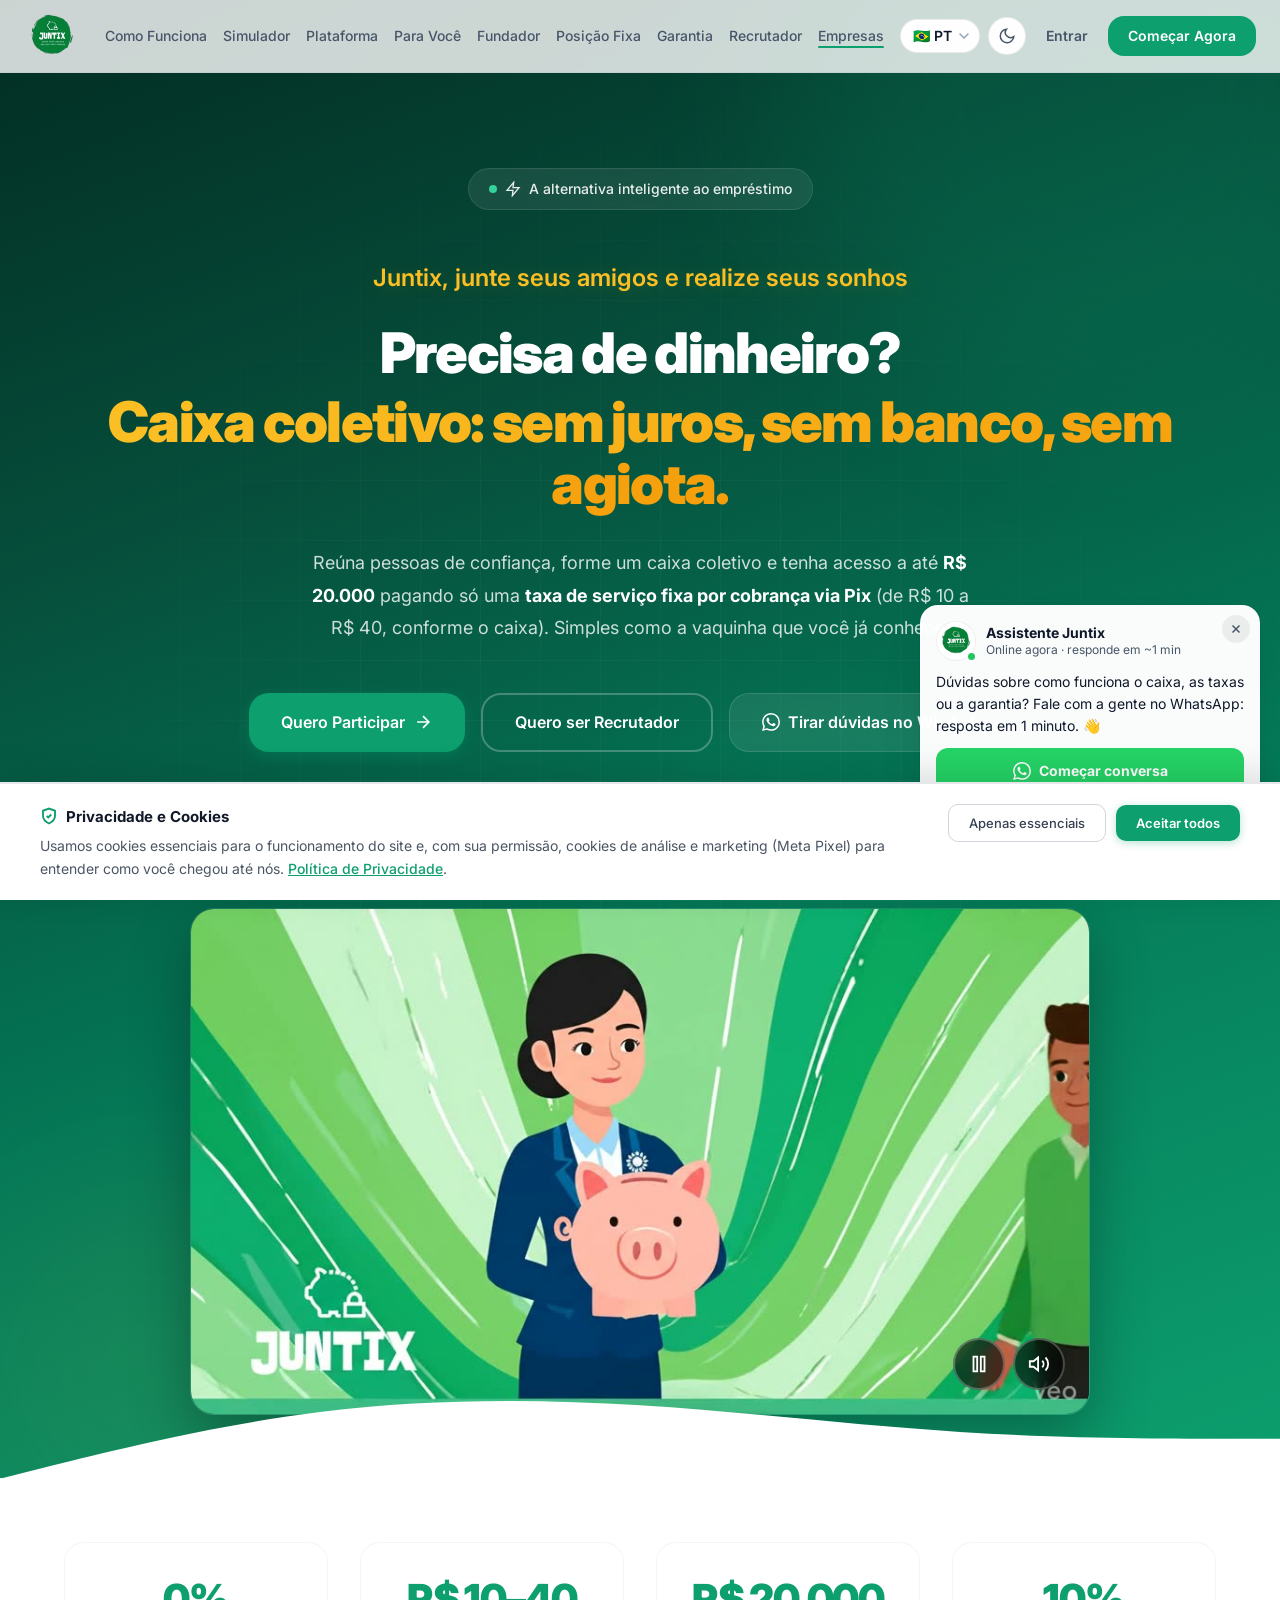
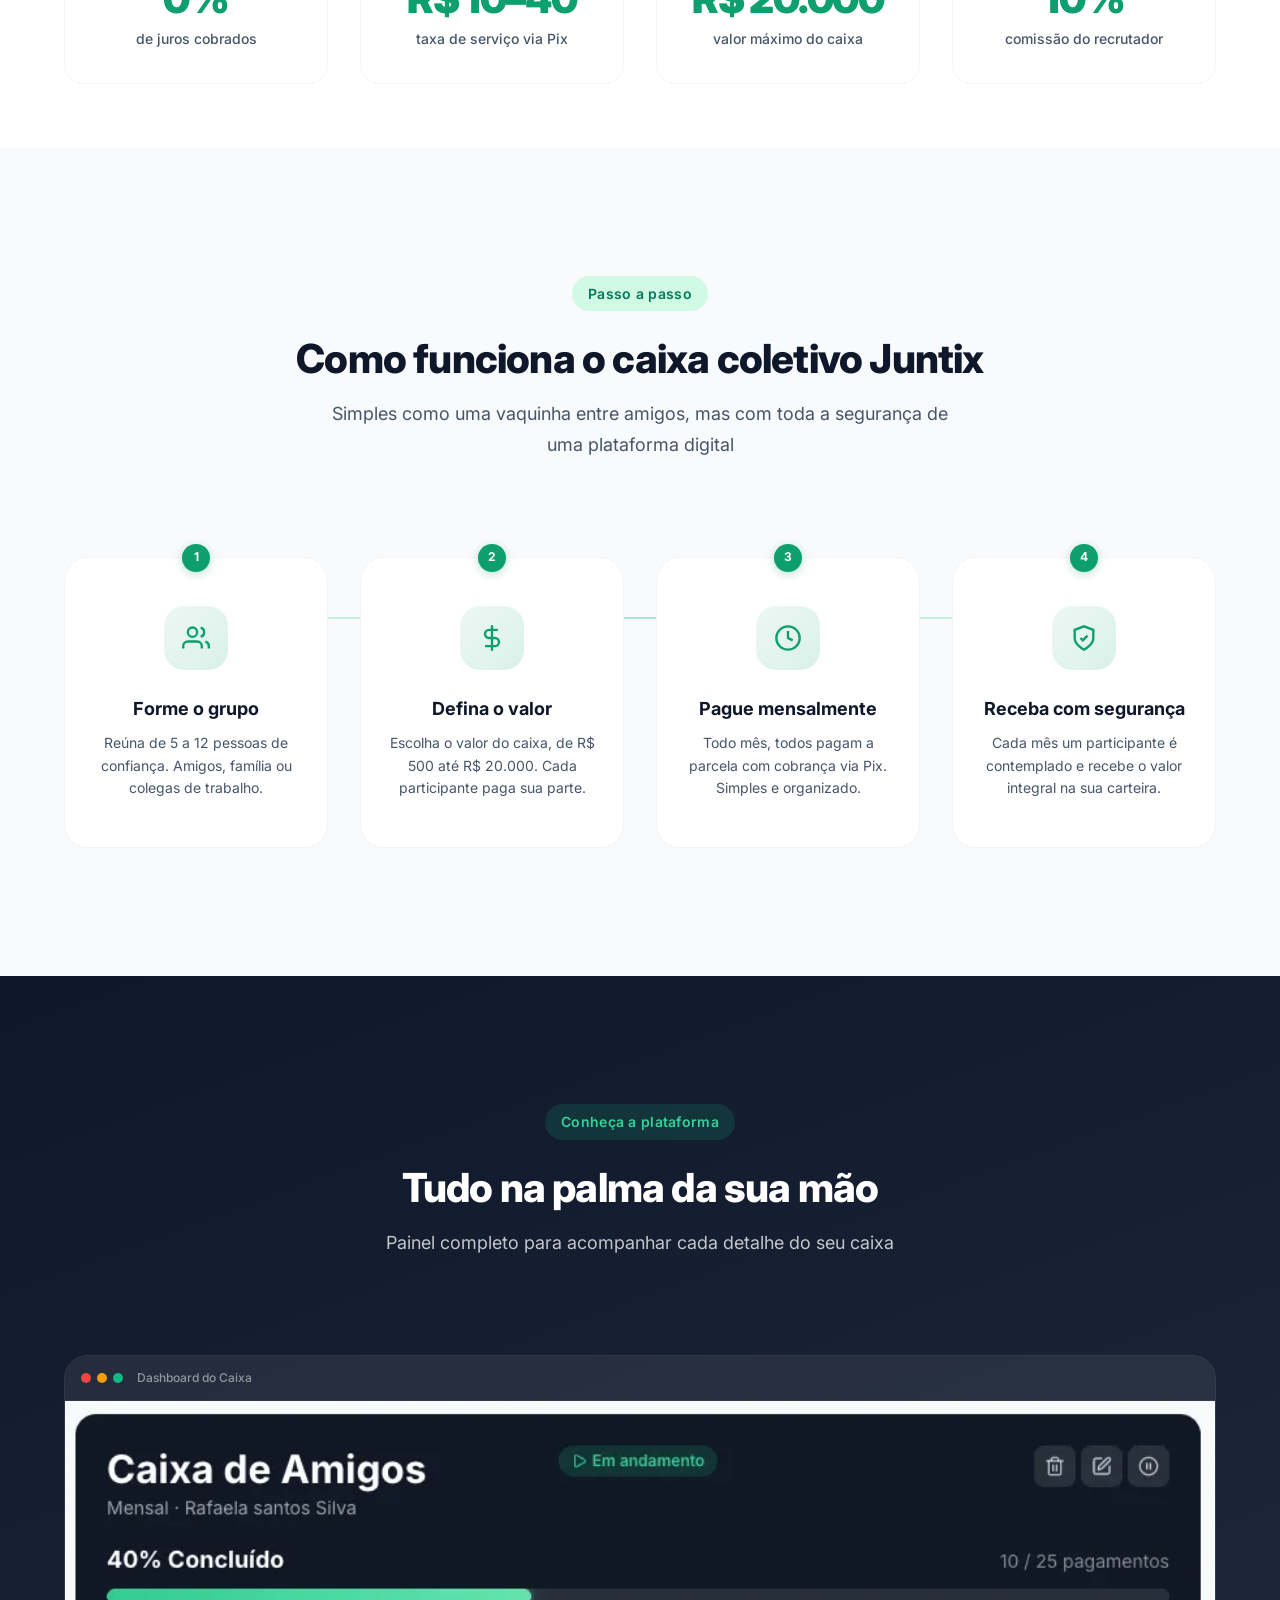
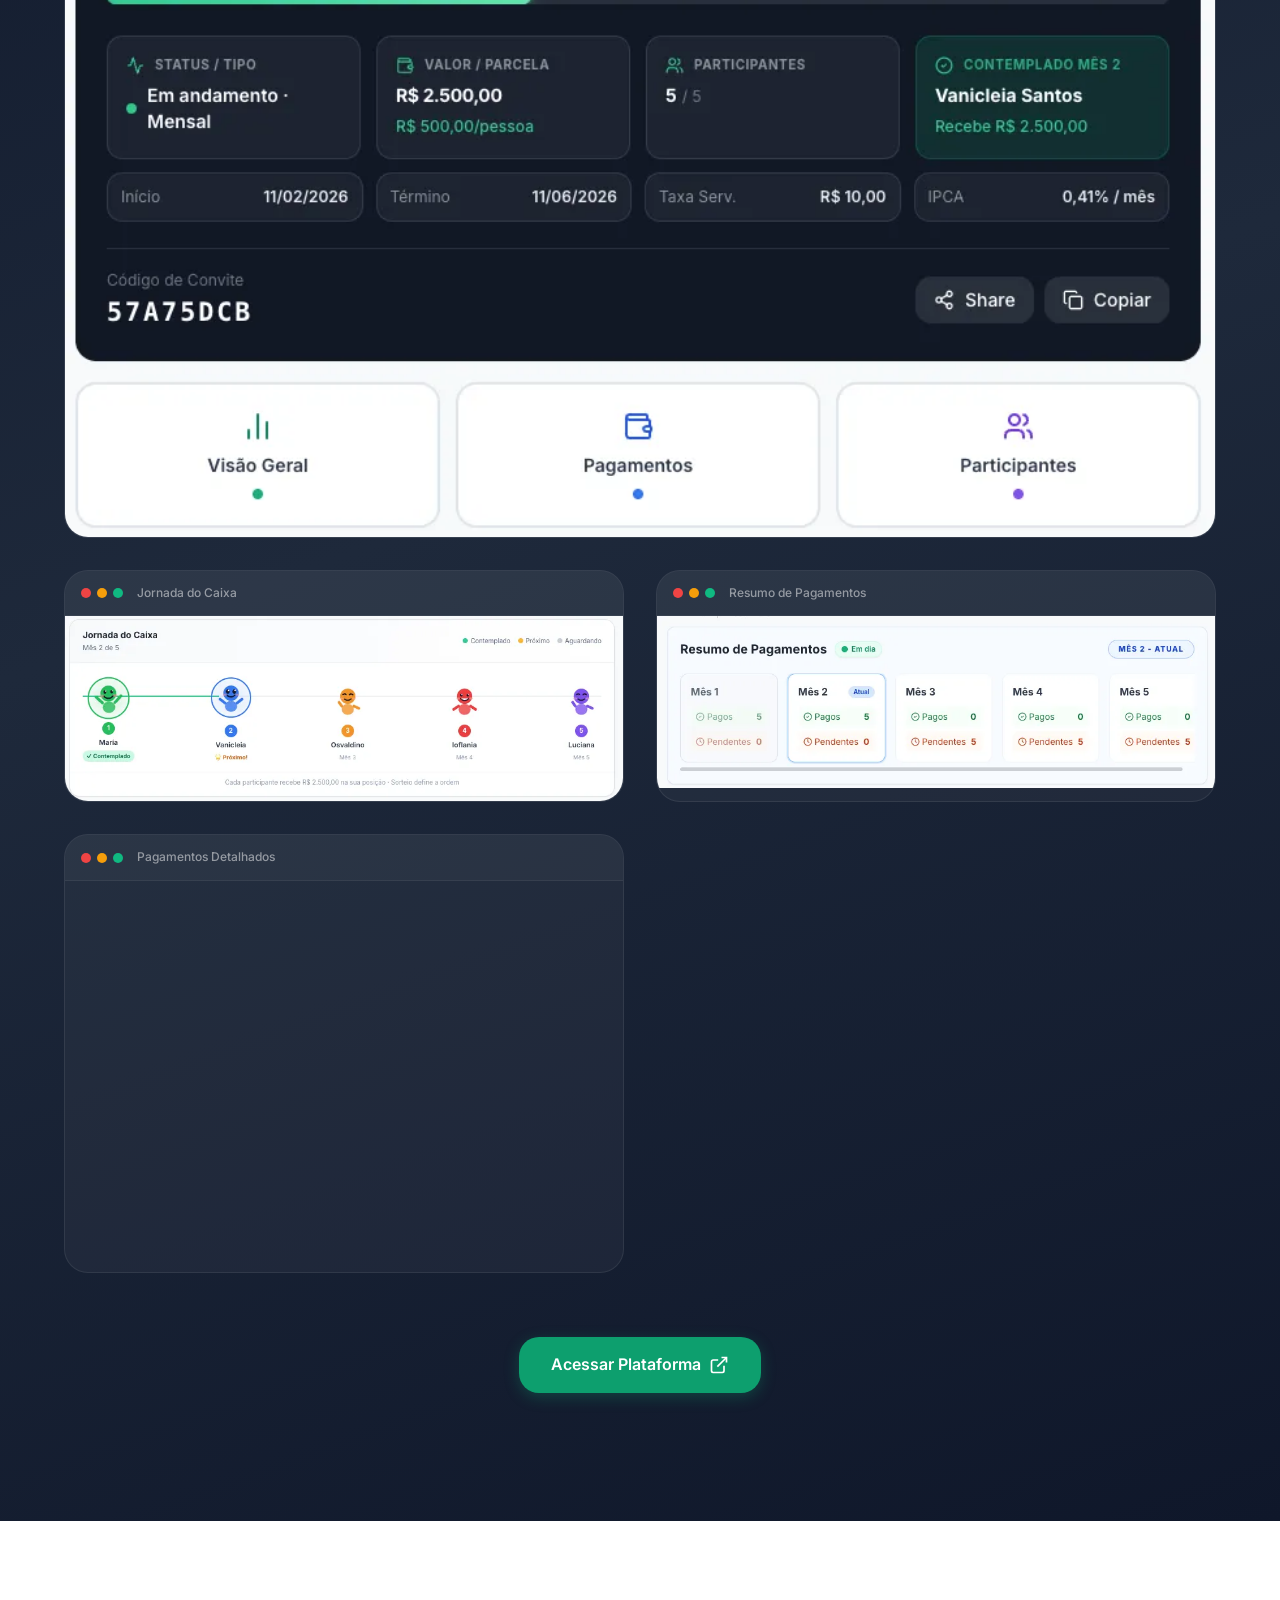
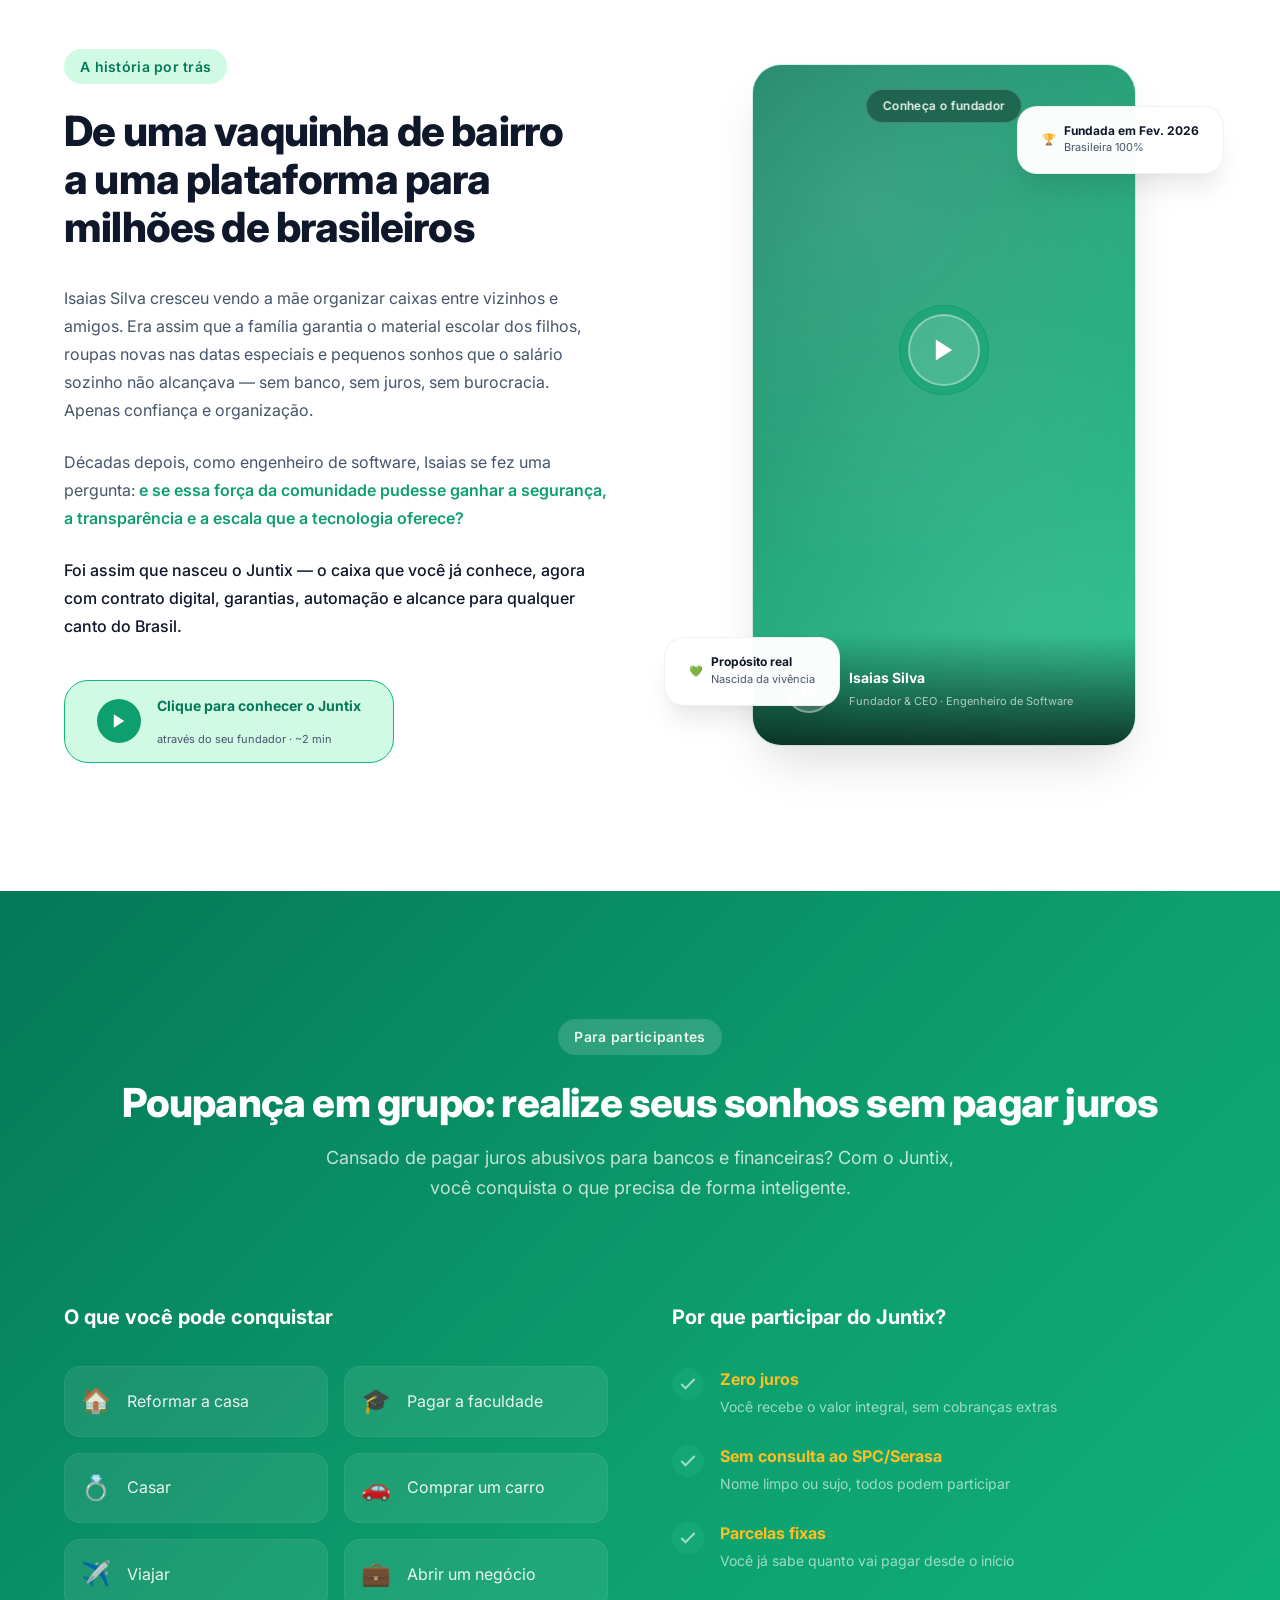
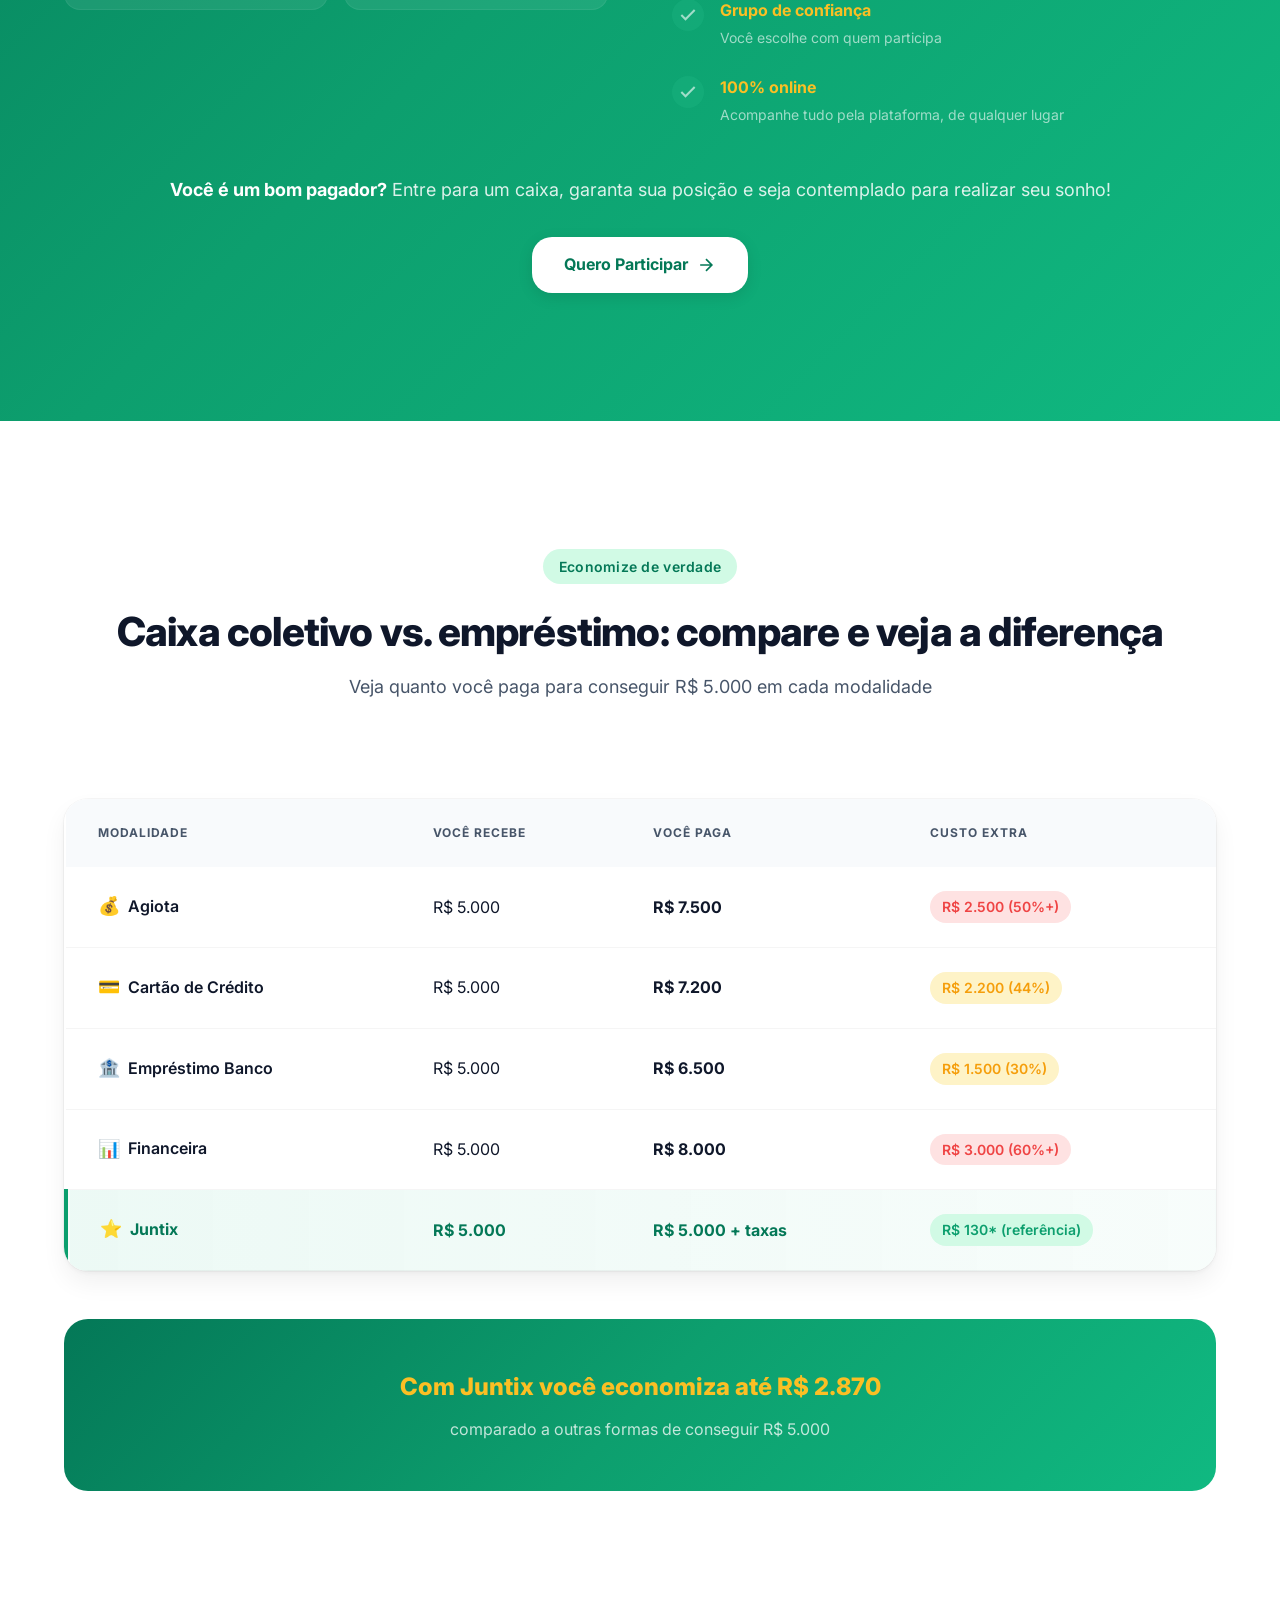
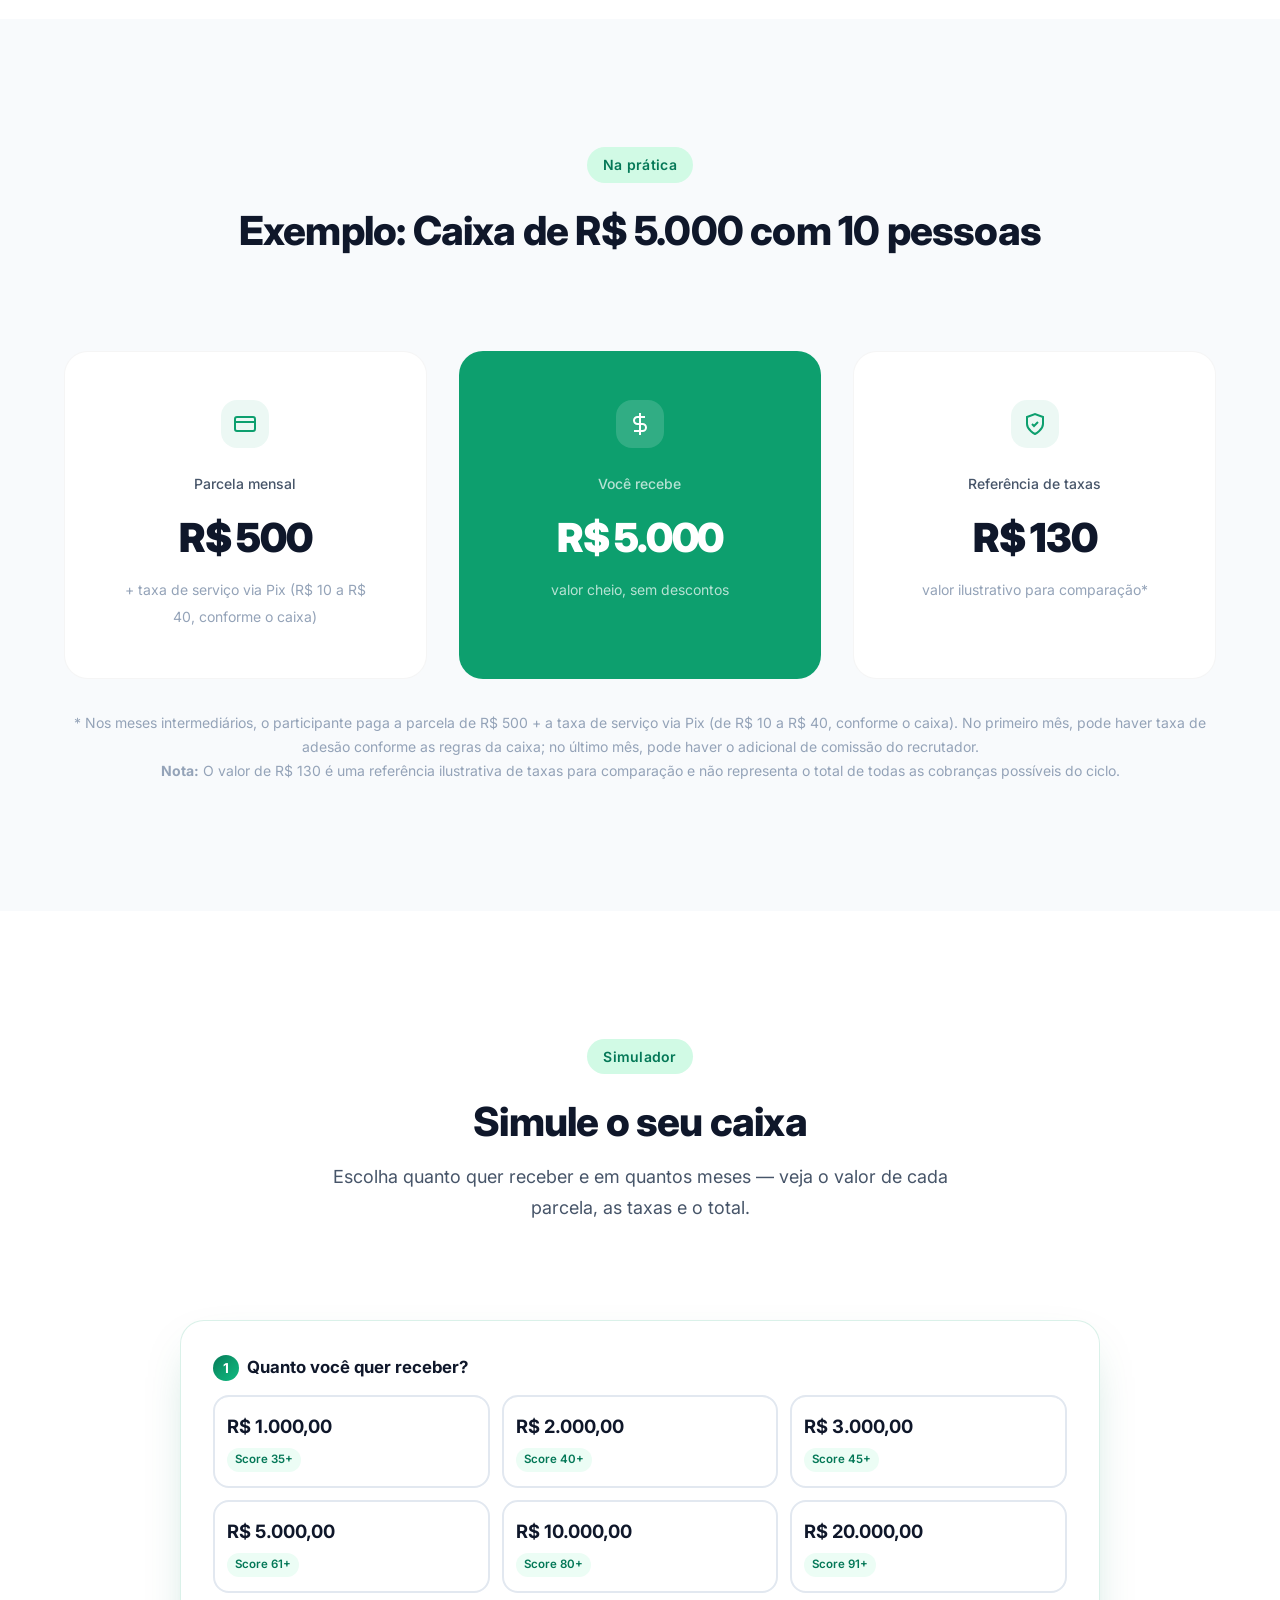
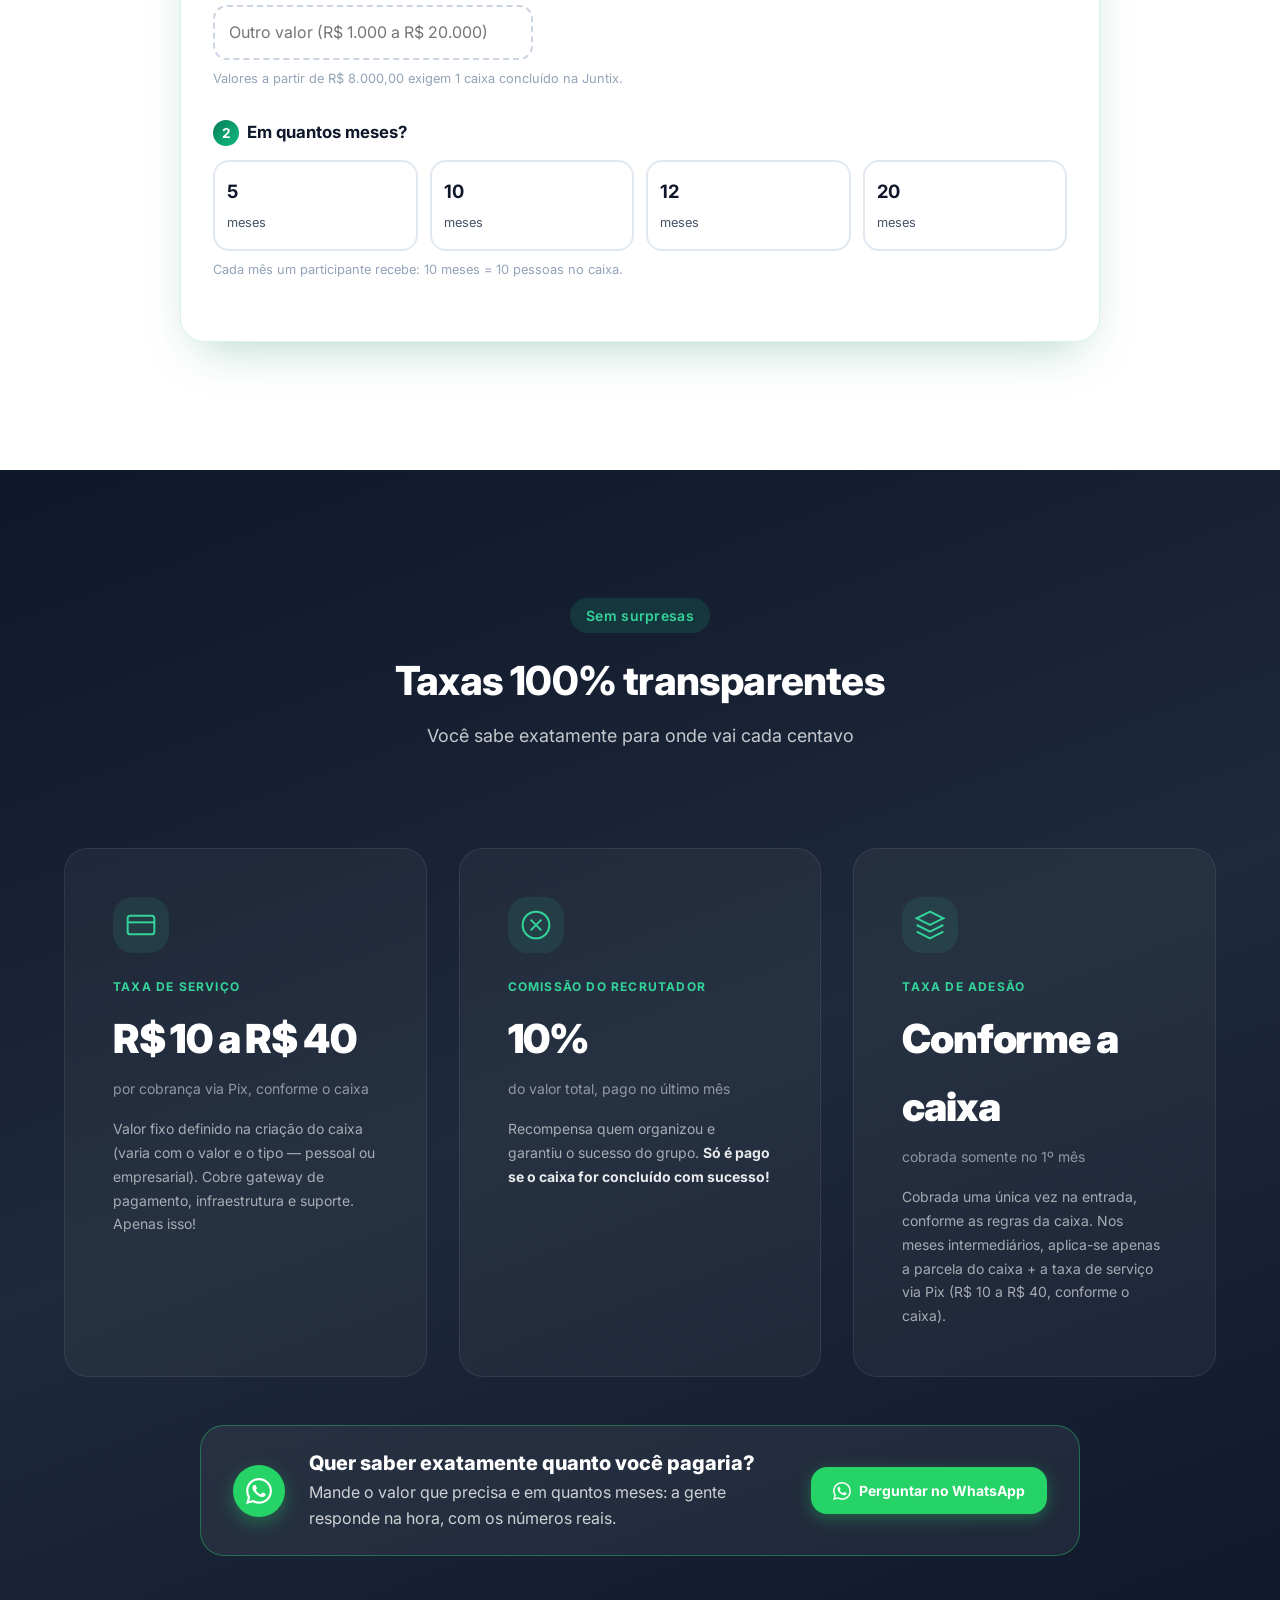
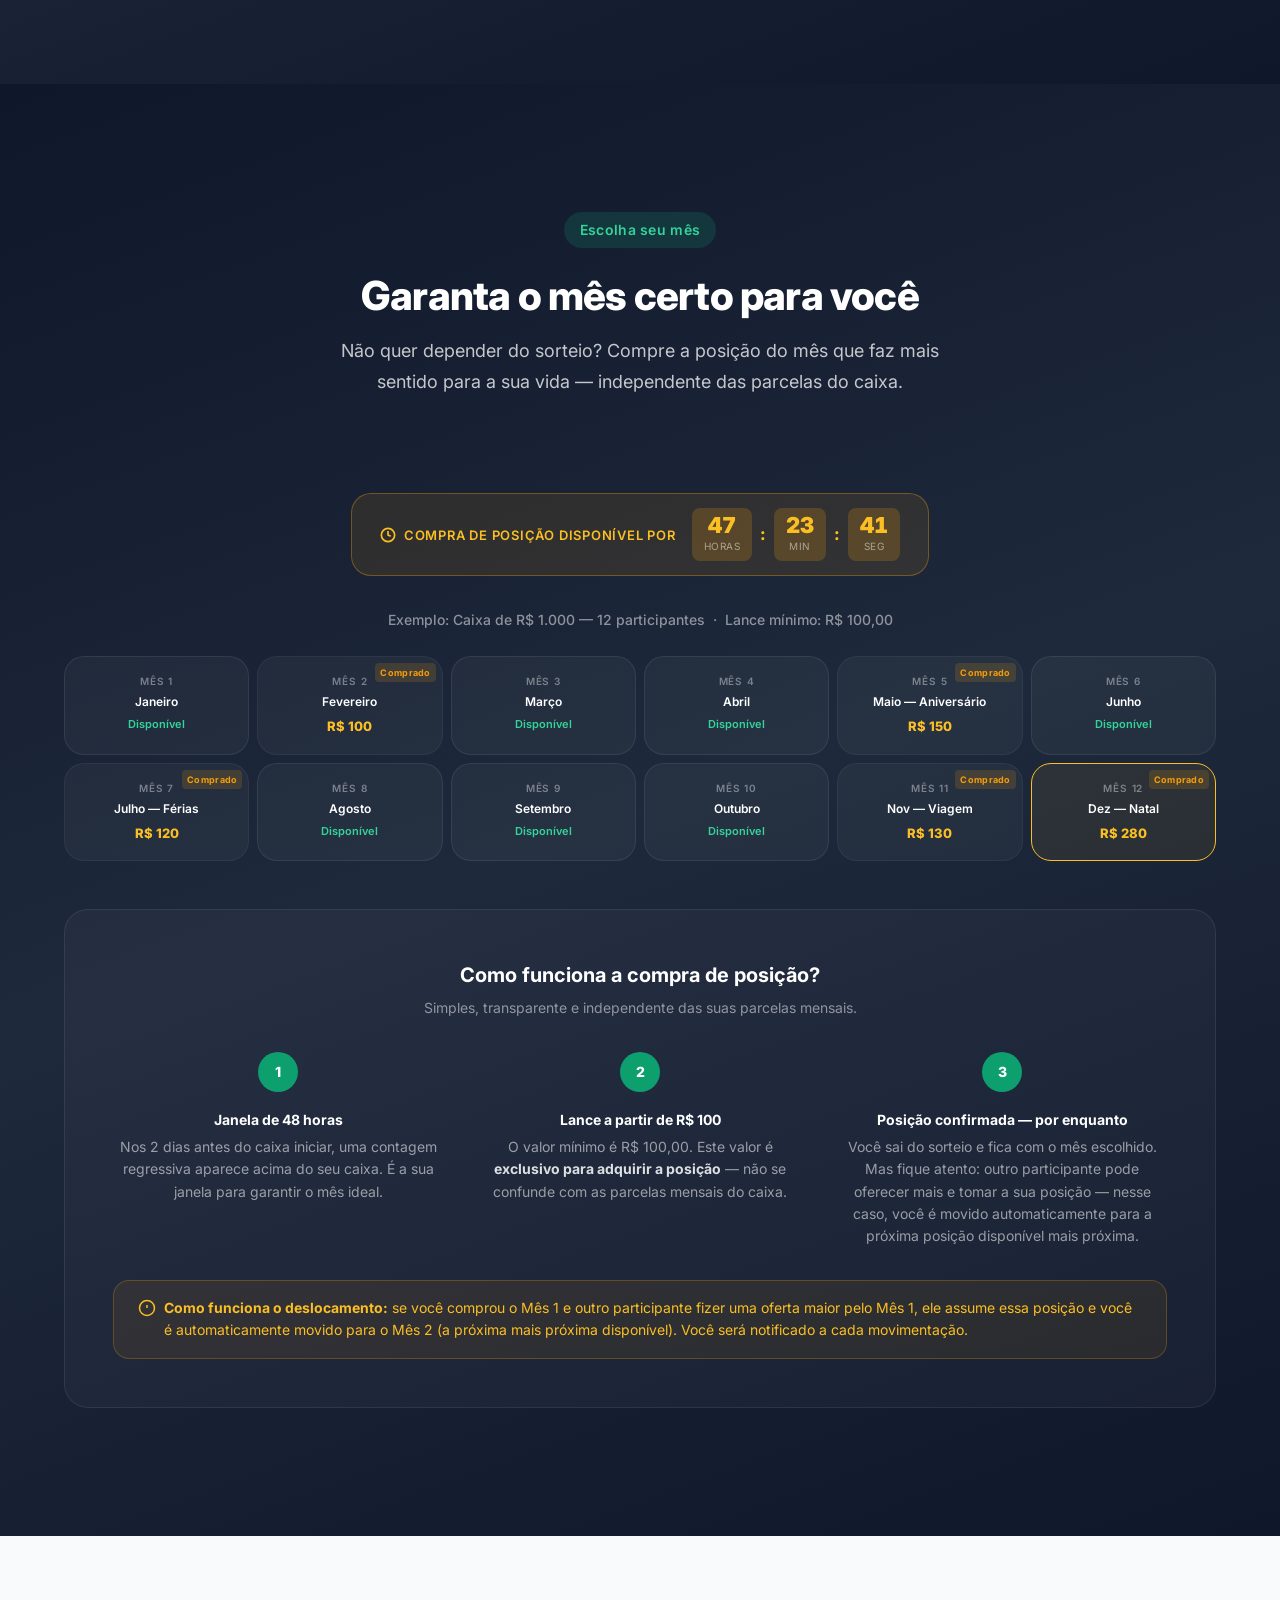
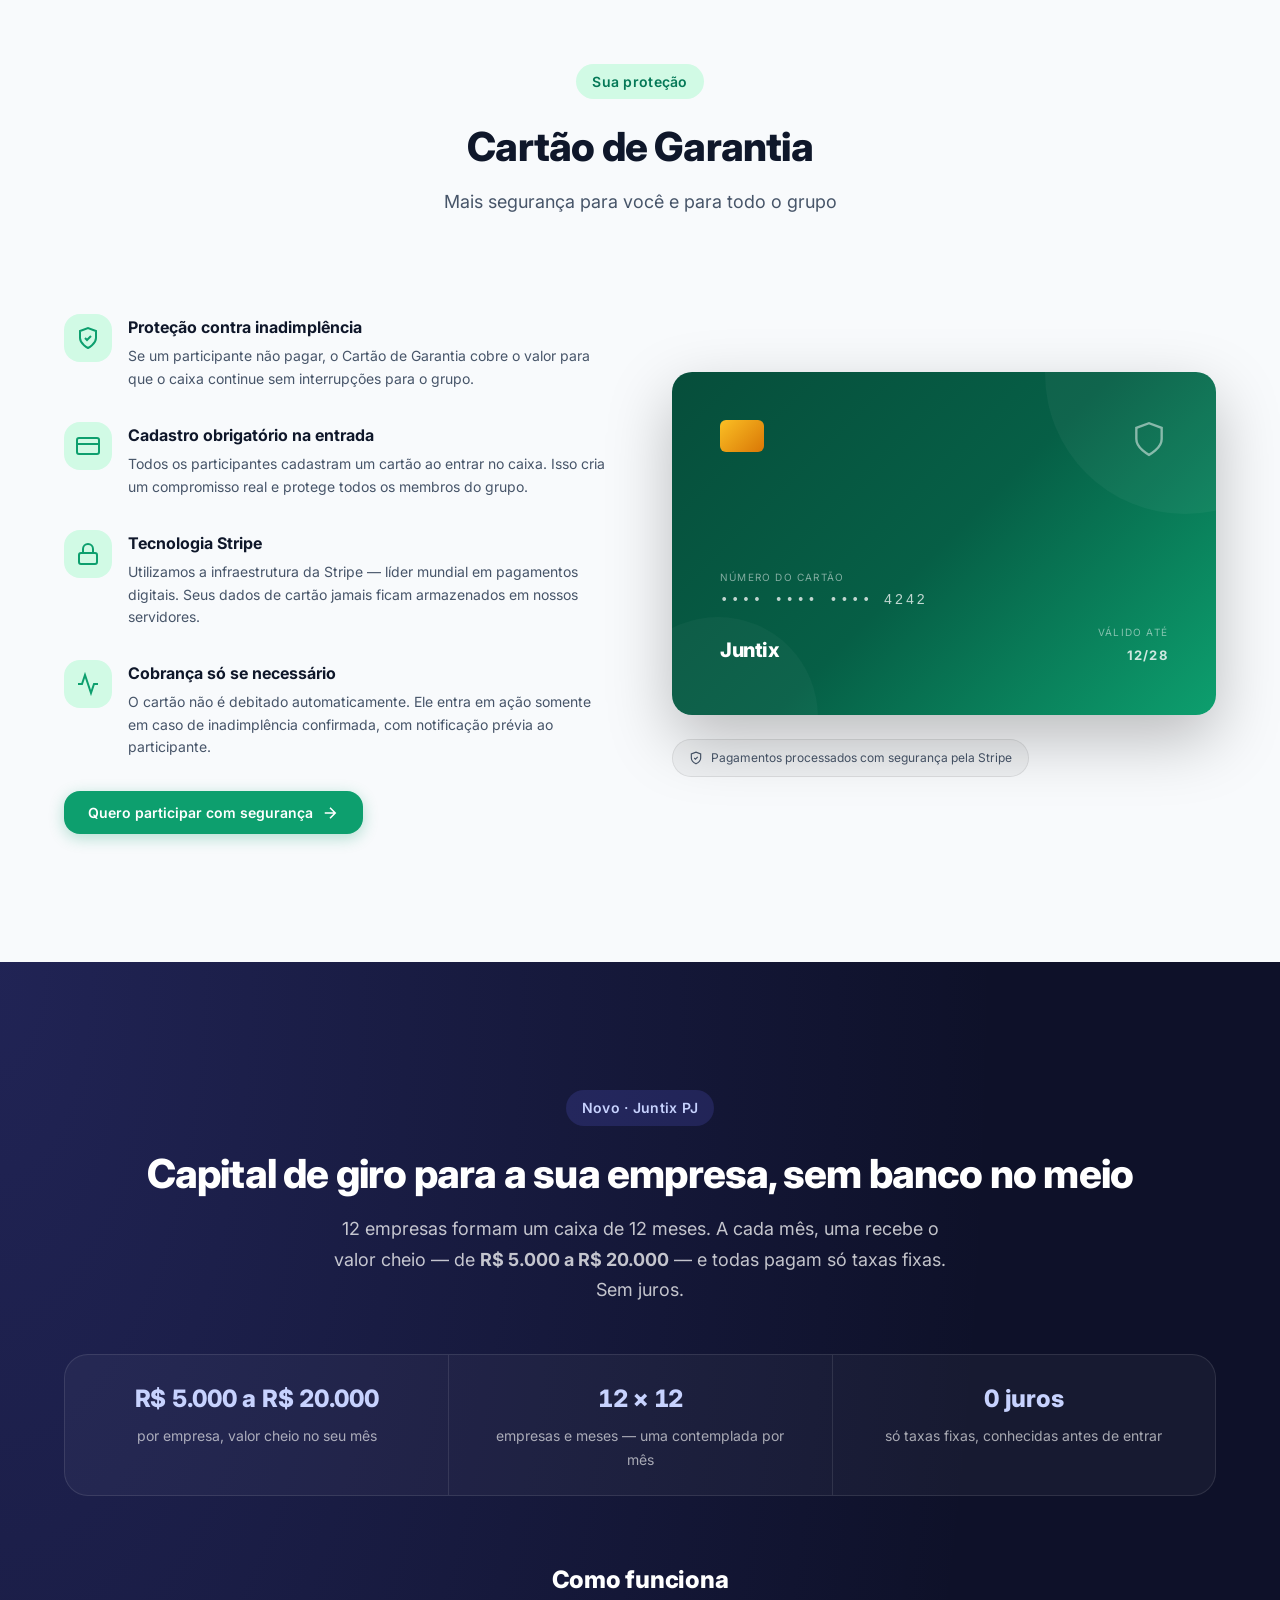
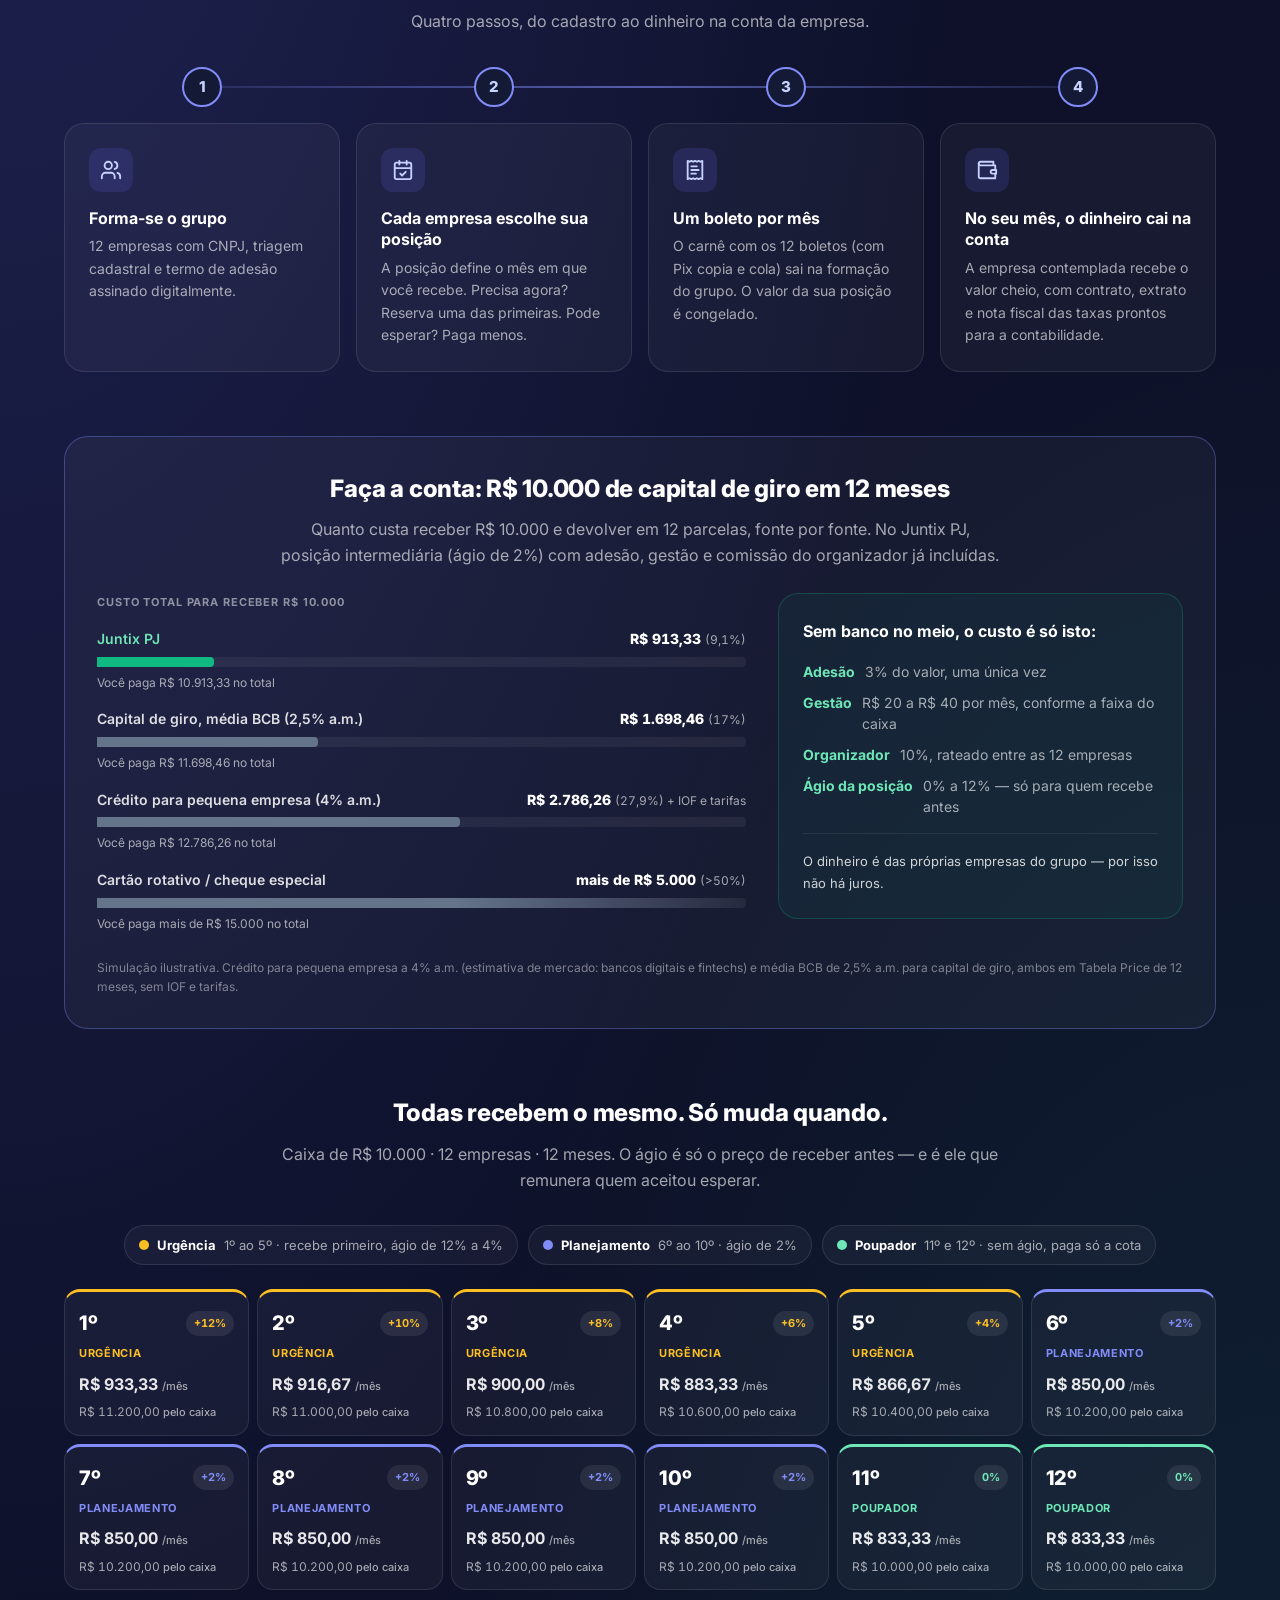
==== commit 6ef2e71d: "Merge pull request #9 from iss-qa/feat/lp-cro-seo-header feat(lp): header sem sobreposição, WhatsApp" ====
--- a/index.html
+++ b/index.html
@@ -11,40 +11,52 @@
     <meta http-equiv="Referrer-Policy" content="strict-origin-when-cross-origin">
     <meta http-equiv="Permissions-Policy" content="camera=(), microphone=(), geolocation=(), payment=(self)">
     <meta name="description"
-        content="Juntix - A plataforma inteligente de caixa coletivo entre amigos. Sem juros, sem banco, sem burocracia. Ganhe renda extra como recrutador: 50% da taxa de adesão no 1º mês + 10% por caixa no final. Acesse até R$ 20.000 pagando só uma taxa de serviço fixa por cobrança via Pix (de R$ 10 a R$ 40, conforme o caixa). Agora também para empresas: Juntix PJ, capital de giro sem banco no meio.">
+        content="Junte pessoas de confiança e receba até R$ 20.000 sem juros e sem banco. Taxa fixa por Pix, contrato digital e cartão de garantia. Fale no WhatsApp.">
     <meta name="keywords"
-        content="caixa coletivo, vaquinha entre amigos, poupança coletiva, sem juros, recrutador, renda extra recrutando, administrador de caixa, consórcio informal, fintech brasileira, juntix">
+        content="caixa coletivo, caixa coletivo online, poupança em grupo, economia colaborativa, consórcio entre amigos, dinheiro sem juros, vaquinha entre amigos, renda extra recrutador, capital de giro sem banco, juntix">
     <meta name="author" content="Juntix - ISS Software Quality Solutions">
     <meta name="facebook-domain-verification" content="dl9oq2p1wu196bcrw1rn2t9bcq1job" />
     <meta name="robots" content="index, follow, max-image-preview:large, max-snippet:-1, max-video-preview:-1">
-    <title>Juntix - Caixa Coletivo Entre Amigos | Sem Juros, 100% Online</title>
+    <title>Juntix – Caixa Coletivo Online Sem Juros | Até R$ 20 mil</title>
 
     <!-- Preconnect & Preload -->
     <link rel="preconnect" href="https://fonts.googleapis.com">
     <link rel="preconnect" href="https://fonts.gstatic.com" crossorigin>
-    <link href="https://fonts.googleapis.com/css2?family=Inter:wght@300;400;500;600;700;800;900&display=swap"
+    <link href="https://fonts.googleapis.com/css2?family=Inter:wght@400;500;600;700;800;900&display=swap"
         rel="stylesheet">
-    <link rel="preload" href="styles.css" as="style">
-    <link rel="preload" href="script.js?v=20261016" as="script">
-    <link rel="stylesheet" href="styles.css">
+    <!-- ?v= é cache-busting: o .htaccess serve css/js com cache imutável de 1 ano.
+         Bumpar a versão em TODOS os .html a cada deploy que mude css/js. -->
+    <link rel="preload" href="styles.css?v=20261017" as="style">
+    <link rel="stylesheet" href="styles.css?v=20261017">
+    <link rel="icon" type="image/png" sizes="32x32" href="logo/favicon-32.png">
     <link rel="stylesheet" href="simulador.css?v=20261015">
     <link rel="icon" type="image/png" href="logo/logo_juntix.png">
+    <link rel="apple-touch-icon" sizes="180x180" href="logo/apple-touch-icon.png">
+    <meta name="theme-color" content="#047857">
 
     <!-- SEO & Social -->
     <meta property="og:type" content="website">
     <meta property="og:url" content="https://juntix.com.br/">
-    <meta property="og:title" content="Juntix - Caixa Coletivo Entre Amigos | Sem Juros">
+    <meta property="og:title" content="Juntix – Caixa coletivo online sem juros, sem banco, sem agiota">
     <meta property="og:description"
-        content="Reúna amigos de confiança, forme um caixa coletivo e tenha acesso a até R$ 20.000 sem juros. Recrutadores ganham 10% de comissão — renda extra com sua rede.">
-    <meta property="og:image" content="https://juntix.com.br/logo/logo_juntix.png">
+        content="Junte pessoas de confiança e receba até R$ 20.000 sem juros. Taxa fixa por Pix, contrato digital e cartão de garantia. Fale com a gente no WhatsApp.">
+    <meta property="og:image" content="https://juntix.com.br/logo/og-juntix.jpg">
+    <meta property="og:image:secure_url" content="https://juntix.com.br/logo/og-juntix.jpg">
+    <meta property="og:image:type" content="image/jpeg">
+    <meta property="og:image:width" content="1200">
+    <meta property="og:image:height" content="630">
+    <meta property="og:image:alt" content="Juntix – Caixa coletivo online: sem juros, sem banco, sem agiota. Até R$ 20.000 com pessoas de confiança.">
     <meta property="og:locale" content="pt_BR">
+    <meta property="og:locale:alternate" content="en_US">
+    <meta property="og:locale:alternate" content="es_ES">
     <meta property="og:site_name" content="Juntix">
 
     <meta name="twitter:card" content="summary_large_image">
-    <meta name="twitter:title" content="Juntix - Caixa Coletivo Entre Amigos | Sem Juros">
+    <meta name="twitter:title" content="Juntix – Caixa coletivo online sem juros">
     <meta name="twitter:description"
-        content="Reúna amigos de confiança e tenha acesso a até R$ 20.000. Sem juros, sem banco, sem burocracia. 100% online.">
-    <meta name="twitter:image" content="https://juntix.com.br/logo/logo_juntix.png">
+        content="Junte pessoas de confiança e receba até R$ 20.000 sem juros e sem banco. Taxa fixa por Pix, contrato digital e cartão de garantia.">
+    <meta name="twitter:image" content="https://juntix.com.br/logo/og-juntix.jpg">
+    <meta name="twitter:image:alt" content="Juntix – Caixa coletivo online: sem juros, sem banco, sem agiota.">
 
     <link rel="canonical" href="https://juntix.com.br/">
 
@@ -59,14 +71,15 @@
           "legalName": "ISS Software Quality Solutions",
           "url": "https://juntix.com.br/",
           "logo": "https://juntix.com.br/logo/logo_juntix.png",
-          "description": "Plataforma de gestão para caixas coletivos entre amigos. Sem juros, sem banco, 100% online.",
+          "description": "Plataforma de caixa coletivo online (poupança em grupo) entre pessoas de confiança. Sem juros, sem banco, 100% online.",
           "foundingDate": "2024",
           "taxID": "39.997.807/0001-86",
           "contactPoint": {
             "@type": "ContactPoint",
             "telephone": "+55-71-8216-6039",
             "contactType": "customer service",
-            "availableLanguage": "Portuguese"
+            "url": "https://wa.me/557182166039",
+            "availableLanguage": ["Portuguese", "English", "Spanish"]
           },
           "sameAs": []
         },
@@ -74,7 +87,8 @@
           "@type": "WebSite",
           "url": "https://juntix.com.br/",
           "name": "Juntix",
-          "description": "Plataforma de caixa coletivo entre amigos - sem juros, sem burocracia"
+          "description": "Caixa coletivo online entre pessoas de confiança - sem juros, sem banco, sem burocracia",
+          "inLanguage": "pt-BR"
         },
         {
           "@type": "SoftwareApplication",
@@ -171,12 +185,41 @@
     <!-- Header -->
     <header class="header" role="banner">
         <nav class="nav container" aria-label="Navegação principal">
-            <a href="#" class="logo">
-                <img src="logo/logo_juntix.png" alt="Juntix - Plataforma de Caixa Coletivo" class="logo-img"
-                    width="56" height="56">
+            <a href="#" class="logo" aria-label="Juntix – início">
+                <picture>
+                    <source srcset="logo/logo_juntix_112.webp" type="image/webp">
+                    <img src="logo/logo_juntix_112.png" alt="Juntix - Plataforma de Caixa Coletivo" class="logo-img"
+                        width="56" height="56" fetchpriority="high">
+                </picture>
                 <span class="logo-text">Juntix</span>
             </a>
-            <div class="nav-controls">
+
+            <ul class="nav-links" id="navLinks">
+                <li><a href="#como-funciona" data-i18n="nav_como">Como Funciona</a></li>
+                <li><a href="#simulador" data-i18n="nav_simulador">Simulador</a></li>
+                <li><a href="#plataforma" data-i18n="nav_plataforma">Plataforma</a></li>
+                <li><a href="#participante" data-i18n="nav_paravoce">Para Você</a></li>
+                <li><a href="#fundador" data-i18n="nav_fundador">Fundador</a></li>
+                <li><a href="#posicao-fixa" data-i18n="nav_posicao">Posição Fixa</a></li>
+                <li><a href="#garantia" data-i18n="nav_garantia">Garantia</a></li>
+                <li><a href="#ganhos" data-i18n="nav_recrutador">Recrutador</a></li>
+                <li><a href="#empresas" data-i18n="nav_empresas">Empresas</a></li>
+                <!-- Só no painel mobile: ações principais + WhatsApp -->
+                <li class="nav-mobile-only nav-mobile-actions">
+                    <a href="https://painel.juntix.com.br/login" class="btn btn-nav-login" data-i18n="nav_entrar">Entrar</a>
+                    <a href="https://painel.juntix.com.br/registro" class="btn btn-nav-cta" data-i18n="nav_cta">Começar Agora</a>
+                </li>
+                <li class="nav-mobile-only">
+                    <a href="https://wa.me/557182166039?text=Ol%C3%A1%21%20Estava%20no%20site%20da%20Juntix%20pelo%20celular%20e%20quero%20tirar%20uma%20d%C3%BAvida%20sobre%20o%20caixa." data-assistente="MENU" data-assistente-texto="Olá! Estava no site da Juntix pelo celular e quero tirar uma dúvida sobre o caixa."
+                        target="_blank" rel="noopener noreferrer" class="btn btn-nav-whats">
+                        <svg width="18" height="18" viewBox="0 0 24 24" fill="currentColor" aria-hidden="true"><path d="M17.472 14.382c-.297-.149-1.758-.867-2.03-.967-.273-.099-.471-.148-.67.15-.197.297-.767.966-.94 1.164-.173.199-.347.223-.644.075-.297-.15-1.255-.463-2.39-1.475-.883-.788-1.48-1.761-1.653-2.059-.173-.297-.018-.458.13-.606.134-.133.298-.347.446-.52.149-.174.198-.298.298-.497.099-.198.05-.371-.025-.52-.075-.149-.669-1.612-.916-2.207-.242-.579-.487-.5-.669-.51-.173-.008-.371-.01-.57-.01-.198 0-.52.074-.792.372-.272.297-1.04 1.016-1.04 2.479 0 1.462 1.065 2.875 1.213 3.074.149.198 2.096 3.2 5.077 4.487.709.306 1.262.489 1.694.625.712.227 1.36.195 1.871.118.571-.085 1.758-.719 2.006-1.413.248-.694.248-1.289.173-1.413-.074-.124-.272-.198-.57-.347m-5.421 7.403h-.004a9.87 9.87 0 01-5.031-1.378l-.361-.214-3.741.982.998-3.648-.235-.374a9.86 9.86 0 01-1.51-5.26c.001-5.45 4.436-9.884 9.888-9.884 2.64 0 5.122 1.03 6.988 2.898a9.825 9.825 0 012.893 6.994c-.003 5.45-4.437 9.884-9.885 9.884m8.413-18.297A11.815 11.815 0 0012.05 0C5.495 0 .16 5.335.157 11.892c0 2.096.547 4.142 1.588 5.945L.057 24l6.305-1.654a11.882 11.882 0 005.683 1.448h.005c6.554 0 11.89-5.335 11.893-11.893a11.821 11.821 0 00-3.48-8.413z"/></svg>
+                        <span data-i18n="nav_whats">Falar no WhatsApp</span>
+                    </a>
+                </li>
+            </ul>
+
+            <!-- Ações: idioma, tema, Entrar, CTA (desktop) e hambúrguer (mobile) — sempre à direita -->
+            <div class="nav-actions">
                 <select id="langSelect" class="lang-select" aria-label="Idioma / Language / Idioma">
                     <option value="pt">🇧🇷 PT</option>
                     <option value="en">🇺🇸 EN</option>
@@ -193,24 +236,14 @@
                         <path d="M12 1v2M12 21v2M4.22 4.22l1.42 1.42M18.36 18.36l1.42 1.42M1 12h2M21 12h2M4.22 19.78l1.42-1.42M18.36 5.64l1.42-1.42" />
                     </svg>
                 </button>
-            </div>
-            <button class="mobile-menu-btn" aria-label="Abrir menu de navegação" aria-expanded="false">
-                <span></span>
-                <span></span>
-                <span></span>
-            </button>
-            <ul class="nav-links">
-                <li><a href="#como-funciona" data-i18n="nav_como">Como Funciona</a></li>
-                <li><a href="#simulador">Simulador</a></li>
-                <li><a href="#plataforma" data-i18n="nav_plataforma">Plataforma</a></li>
-                <li><a href="#participante" data-i18n="nav_paravoce">Para Você</a></li>
-                <li><a href="#fundador" data-i18n="nav_fundador">Fundador</a></li>
-                <li><a href="#posicao-fixa" data-i18n="nav_posicao">Posição Fixa</a></li>
-                <li><a href="#garantia" data-i18n="nav_garantia">Garantia</a></li>
-                <li><a href="#ganhos" data-i18n="nav_recrutador">Recrutador</a></li>
-                <li><a href="#empresas" data-i18n="nav_empresas">Empresas</a></li>
-                <li><a href="https://painel.juntix.com.br" class="btn btn-nav-cta" data-i18n="nav_cta">Começar Agora</a></li>
-            </ul>
+                <a href="https://painel.juntix.com.br/login" class="btn btn-nav-login nav-desktop-only" data-i18n="nav_entrar">Entrar</a>
+                <a href="https://painel.juntix.com.br/registro" class="btn btn-nav-cta nav-desktop-only" data-i18n="nav_cta">Começar Agora</a>
+                <button class="mobile-menu-btn" aria-label="Abrir menu de navegação" aria-expanded="false" aria-controls="navLinks">
+                    <span></span>
+                    <span></span>
+                    <span></span>
+                </button>
+            </div>
         </nav>
     </header>
 
@@ -238,7 +271,7 @@
                 <h1 class="hero-title reveal-up" data-delay="200">
                     <span data-i18n="hero_titulo">Precisa de dinheiro?</span>
                     <span class="hero-title-highlight">
-                        <span class="gradient-text-animated" data-i18n="hero_titulo_destaque">Sem juros. Sem banco. Sem agiota.</span>
+                        <span class="gradient-text-animated" data-i18n="hero_titulo_destaque">Caixa coletivo: sem juros, sem banco, sem agiota.</span>
                     </span>
                 </h1>
 
@@ -250,7 +283,7 @@
                 </p>
 
                 <div class="hero-cta reveal-up" data-delay="400">
-                    <a href="https://painel.juntix.com.br" class="btn btn-lg btn-glow">
+                    <a href="https://painel.juntix.com.br/registro" class="btn btn-lg btn-glow">
                         <span data-i18n="hero_cta_participar">Quero Participar</span>
                         <svg width="20" height="20" viewBox="0 0 24 24" fill="none" stroke="currentColor"
                             stroke-width="2">
@@ -260,9 +293,11 @@
                     <a href="#ganhos" class="btn btn-lg btn-outline-hero" data-i18n="hero_cta_recrutador">
                         Quero ser Recrutador
                     </a>
-                    <a href="https://calendar.google.com/calendar/appointments/schedules/AcZssZ0Gs9Hugv8SqJn3pG1KIIXRyFilMM18uMXbD7bXaMkrzJYaJTq6fjhd0iOl-1J-napmOVHjEZrU?gv=true"
-                        target="_blank" rel="noopener noreferrer" class="btn btn-lg btn-ghost-hero" data-i18n="hero_cta_saber">
-                        Quero saber mais
+                    <a href="https://wa.me/557182166039?text=Ol%C3%A1%21%20Estava%20navegando%20no%20site%20da%20Juntix%20e%20quero%20entender%20como%20funciona%20o%20caixa."
+                        data-assistente="HERO" data-assistente-texto="Olá! Estava navegando no site da Juntix e quero entender como funciona o caixa."
+                        target="_blank" rel="noopener noreferrer" class="btn btn-lg btn-ghost-hero btn-whats-inline">
+                        <svg width="18" height="18" viewBox="0 0 24 24" fill="currentColor" aria-hidden="true"><path d="M17.472 14.382c-.297-.149-1.758-.867-2.03-.967-.273-.099-.471-.148-.67.15-.197.297-.767.966-.94 1.164-.173.199-.347.223-.644.075-.297-.15-1.255-.463-2.39-1.475-.883-.788-1.48-1.761-1.653-2.059-.173-.297-.018-.458.13-.606.134-.133.298-.347.446-.52.149-.174.198-.298.298-.497.099-.198.05-.371-.025-.52-.075-.149-.669-1.612-.916-2.207-.242-.579-.487-.5-.669-.51-.173-.008-.371-.01-.57-.01-.198 0-.52.074-.792.372-.272.297-1.04 1.016-1.04 2.479 0 1.462 1.065 2.875 1.213 3.074.149.198 2.096 3.2 5.077 4.487.709.306 1.262.489 1.694.625.712.227 1.36.195 1.871.118.571-.085 1.758-.719 2.006-1.413.248-.694.248-1.289.173-1.413-.074-.124-.272-.198-.57-.347m-5.421 7.403h-.004a9.87 9.87 0 01-5.031-1.378l-.361-.214-3.741.982.998-3.648-.235-.374a9.86 9.86 0 01-1.51-5.26c.001-5.45 4.436-9.884 9.888-9.884 2.64 0 5.122 1.03 6.988 2.898a9.825 9.825 0 012.893 6.994c-.003 5.45-4.437 9.884-9.885 9.884m8.413-18.297A11.815 11.815 0 0012.05 0C5.495 0 .16 5.335.157 11.892c0 2.096.547 4.142 1.588 5.945L.057 24l6.305-1.654a11.882 11.882 0 005.683 1.448h.005c6.554 0 11.89-5.335 11.893-11.893a11.821 11.821 0 00-3.48-8.413z"/></svg>
+                        <span data-i18n="hero_cta_whats">Tirar dúvidas no WhatsApp</span>
                     </a>
                 </div>
 
@@ -304,8 +339,9 @@
                 <!-- Video Section -->
                 <div class="hero-video-wrapper reveal-up" data-delay="600">
                     <div class="hero-video-container">
-                        <video id="heroVideo" class="hero-video" autoplay loop playsinline
-                            poster="logo/logo_juntix.png">
+                        <!-- Sem autoplay/preload: o script inicia o vídeo só quando ele entra na tela (poupa ~2,8 MB no carregamento inicial, principalmente no mobile) -->
+                        <video id="heroVideo" class="hero-video" loop playsinline preload="none" width="1280" height="720"
+                            poster="video/animacao_boa_poster.jpg">
                             <source src="video/animacao_boa.mp4" type="video/mp4">
                             Seu navegador não suporta vídeos HTML5.
                         </video>
@@ -378,7 +414,7 @@
             <div class="container">
                 <div class="section-header">
                     <span class="section-badge reveal-up" data-i18n="como_badge">Passo a passo</span>
-                    <h2 class="section-title reveal-up" data-i18n="como_titulo">Como funciona o Juntix</h2>
+                    <h2 class="section-title reveal-up" data-i18n="como_titulo">Como funciona o caixa coletivo Juntix</h2>
                     <p class="section-subtitle reveal-up" data-i18n="como_subtitulo">Simples como uma vaquinha entre amigos, mas com toda a
                         segurança de uma plataforma digital</p>
                 </div>
@@ -460,9 +496,12 @@
                             <span class="platform-card-dot"></span>
                             <span class="platform-card-label" data-i18n="plataforma_card1">Dashboard do Caixa</span>
                         </div>
-                        <img src="logo/caixa.png"
+                        <picture>
+                            <source srcset="logo/caixa.webp" type="image/webp">
+                            <img src="logo/caixa.png"
                             alt="Painel de controle do caixa coletivo Juntix mostrando progresso de 40%, valor de R$ 2.500 e participantes"
-                            loading="lazy" width="883" height="565">
+                            loading="lazy" width="883" height="565" decoding="async">
+                        </picture>
                     </div>
 
                     <!-- Journey -->
@@ -473,9 +512,12 @@
                             <span class="platform-card-dot"></span>
                             <span class="platform-card-label" data-i18n="plataforma_card2">Jornada do Caixa</span>
                         </div>
-                        <img src="logo/jornada.png"
+                        <picture>
+                            <source srcset="logo/jornada.webp" type="image/webp">
+                            <img src="logo/jornada.png"
                             alt="Jornada do caixa Juntix mostrando a ordem de contemplação dos participantes"
-                            loading="lazy" width="884" height="293">
+                            loading="lazy" width="884" height="293" decoding="async">
+                        </picture>
                     </div>
 
                     <!-- Payment Summary -->
@@ -486,9 +528,12 @@
                             <span class="platform-card-dot"></span>
                             <span class="platform-card-label" data-i18n="plataforma_card3">Resumo de Pagamentos</span>
                         </div>
-                        <img src="logo/resumo_pay.png"
+                        <picture>
+                            <source srcset="logo/resumo_pay.webp" type="image/webp">
+                            <img src="logo/resumo_pay.png"
                             alt="Resumo de pagamentos do Juntix mostrando status mensal de pagos e pendentes"
-                            loading="lazy" width="892" height="275">
+                            loading="lazy" width="892" height="275" decoding="async">
+                        </picture>
                     </div>
 
                     <!-- Payment List -->
@@ -499,9 +544,12 @@
                             <span class="platform-card-dot"></span>
                             <span class="platform-card-label" data-i18n="plataforma_card4">Pagamentos Detalhados</span>
                         </div>
-                        <img src="logo/pay.png"
+                        <picture>
+                            <source srcset="logo/pay.webp" type="image/webp">
+                            <img src="logo/pay.png"
                             alt="Lista detalhada de pagamentos do Juntix com status individual de cada participante"
-                            loading="lazy" width="872" height="612">
+                            loading="lazy" width="872" height="612" decoding="async">
+                        </picture>
                     </div>
                 </div>
 
@@ -645,7 +693,7 @@
             <div class="container">
                 <div class="section-header">
                     <span class="section-badge section-badge-light reveal-up" data-i18n="participante_badge">Para participantes</span>
-                    <h2 class="section-title light reveal-up" data-i18n="participante_titulo">Realize seus sonhos sem pagar juros</h2>
+                    <h2 class="section-title light reveal-up" data-i18n="participante_titulo">Poupança em grupo: realize seus sonhos sem pagar juros</h2>
                     <p class="section-subtitle light reveal-up" data-i18n="participante_subtitulo">Cansado de pagar juros abusivos para bancos e
                         financeiras? Com o Juntix, você conquista o que precisa de forma inteligente.</p>
                 </div>
@@ -766,7 +814,7 @@
             <div class="container">
                 <div class="section-header">
                     <span class="section-badge reveal-up" data-i18n="compare_badge">Economize de verdade</span>
-                    <h2 class="section-title reveal-up" data-i18n="compare_titulo">Compare e veja a diferença</h2>
+                    <h2 class="section-title reveal-up" data-i18n="compare_titulo">Caixa coletivo vs. empréstimo: compare e veja a diferença</h2>
                     <p class="section-subtitle reveal-up" data-i18n="compare_subtitulo">Veja quanto você paga para conseguir R$ 5.000 em cada
                         modalidade</p>
                 </div>
@@ -1009,6 +1057,20 @@
                         <p class="fee-desc" data-i18n="taxas_f3_desc">Cobrada uma única vez na entrada, conforme as regras da caixa. Nos meses intermediários, aplica-se apenas a parcela do caixa + a taxa de serviço via Pix (R$ 10 a R$ 40, conforme o caixa).</p>
                     </div>
                 </div>
+
+                <!-- CTA WhatsApp contextual (CRO): dúvida sobre taxas é a #1 objeção antes de entrar -->
+                <div class="wa-inline dark reveal-up" data-delay="500">
+                    <span class="wa-inline-icon" aria-hidden="true"><svg width="26" height="26" viewBox="0 0 24 24" fill="currentColor" aria-hidden="true"><path d="M17.472 14.382c-.297-.149-1.758-.867-2.03-.967-.273-.099-.471-.148-.67.15-.197.297-.767.966-.94 1.164-.173.199-.347.223-.644.075-.297-.15-1.255-.463-2.39-1.475-.883-.788-1.48-1.761-1.653-2.059-.173-.297-.018-.458.13-.606.134-.133.298-.347.446-.52.149-.174.198-.298.298-.497.099-.198.05-.371-.025-.52-.075-.149-.669-1.612-.916-2.207-.242-.579-.487-.5-.669-.51-.173-.008-.371-.01-.57-.01-.198 0-.52.074-.792.372-.272.297-1.04 1.016-1.04 2.479 0 1.462 1.065 2.875 1.213 3.074.149.198 2.096 3.2 5.077 4.487.709.306 1.262.489 1.694.625.712.227 1.36.195 1.871.118.571-.085 1.758-.719 2.006-1.413.248-.694.248-1.289.173-1.413-.074-.124-.272-.198-.57-.347m-5.421 7.403h-.004a9.87 9.87 0 01-5.031-1.378l-.361-.214-3.741.982.998-3.648-.235-.374a9.86 9.86 0 01-1.51-5.26c.001-5.45 4.436-9.884 9.888-9.884 2.64 0 5.122 1.03 6.988 2.898a9.825 9.825 0 012.893 6.994c-.003 5.45-4.437 9.884-9.885 9.884m8.413-18.297A11.815 11.815 0 0012.05 0C5.495 0 .16 5.335.157 11.892c0 2.096.547 4.142 1.588 5.945L.057 24l6.305-1.654a11.882 11.882 0 005.683 1.448h.005c6.554 0 11.89-5.335 11.893-11.893a11.821 11.821 0 00-3.48-8.413z"/></svg></span>
+                    <div class="wa-inline-text">
+                        <h3 data-i18n="taxas_cta_titulo">Quer saber exatamente quanto você pagaria?</h3>
+                        <p data-i18n="taxas_cta_texto">Mande o valor que precisa e em quantos meses: a gente responde na hora, com os números reais.</p>
+                    </div>
+                    <a href="https://wa.me/557182166039?text=Ol%C3%A1%21%20Vi%20as%20taxas%20no%20site%20da%20Juntix.%20Quero%20saber%20quanto%20eu%20pagaria%20em%20um%20caixa%20de%20R%24%20____%20em%20____%20meses." data-assistente="TAXAS" data-assistente-texto="Olá! Vi as taxas no site da Juntix. Quero saber quanto eu pagaria em um caixa de R$ ____ em ____ meses."
+                        target="_blank" rel="noopener noreferrer" class="btn btn-whats">
+                        <svg width="18" height="18" viewBox="0 0 24 24" fill="currentColor" aria-hidden="true"><path d="M17.472 14.382c-.297-.149-1.758-.867-2.03-.967-.273-.099-.471-.148-.67.15-.197.297-.767.966-.94 1.164-.173.199-.347.223-.644.075-.297-.15-1.255-.463-2.39-1.475-.883-.788-1.48-1.761-1.653-2.059-.173-.297-.018-.458.13-.606.134-.133.298-.347.446-.52.149-.174.198-.298.298-.497.099-.198.05-.371-.025-.52-.075-.149-.669-1.612-.916-2.207-.242-.579-.487-.5-.669-.51-.173-.008-.371-.01-.57-.01-.198 0-.52.074-.792.372-.272.297-1.04 1.016-1.04 2.479 0 1.462 1.065 2.875 1.213 3.074.149.198 2.096 3.2 5.077 4.487.709.306 1.262.489 1.694.625.712.227 1.36.195 1.871.118.571-.085 1.758-.719 2.006-1.413.248-.694.248-1.289.173-1.413-.074-.124-.272-.198-.57-.347m-5.421 7.403h-.004a9.87 9.87 0 01-5.031-1.378l-.361-.214-3.741.982.998-3.648-.235-.374a9.86 9.86 0 01-1.51-5.26c.001-5.45 4.436-9.884 9.888-9.884 2.64 0 5.122 1.03 6.988 2.898a9.825 9.825 0 012.893 6.994c-.003 5.45-4.437 9.884-9.885 9.884m8.413-18.297A11.815 11.815 0 0012.05 0C5.495 0 .16 5.335.157 11.892c0 2.096.547 4.142 1.588 5.945L.057 24l6.305-1.654a11.882 11.882 0 005.683 1.448h.005c6.554 0 11.89-5.335 11.893-11.893a11.821 11.821 0 00-3.48-8.413z"/></svg>
+                        <span data-i18n="taxas_cta_btn">Perguntar no WhatsApp</span>
+                    </a>
+                </div>
             </div>
         </section>
 
@@ -1236,124 +1298,254 @@
                 <div class="section-header">
                     <span class="section-badge section-badge-dark reveal-up" data-i18n="pj_badge">Novo · Juntix PJ</span>
                     <h2 class="section-title light reveal-up" data-i18n="pj_titulo">Capital de giro para a sua empresa, sem banco no meio</h2>
-                    <p class="section-subtitle light reveal-up" data-i18n="pj_subtitulo">12 empresas, 12 meses, uma contemplada por mês. Cada uma recebe o valor cheio do caixa — de <strong>R$ 5.000 a R$ 20.000</strong> — pagando taxas fixas e transparentes em vez de juros.</p>
-                </div>
-
-                <div class="pj-stats reveal-up">
-                    <div class="pj-stat">
-                        <span class="pj-stat-value">R$ 5.000 a R$ 20.000</span>
-                        <span class="pj-stat-label" data-i18n="pj_stat1">por empresa, valor cheio no seu mês</span>
-                    </div>
-                    <div class="pj-stat">
-                        <span class="pj-stat-value">12 × 12</span>
-                        <span class="pj-stat-label" data-i18n="pj_stat2">empresas e meses — uma contemplada por mês</span>
-                    </div>
-                    <div class="pj-stat">
-                        <span class="pj-stat-value" data-i18n="pj_stat3_valor">0 juros</span>
-                        <span class="pj-stat-label" data-i18n="pj_stat3">só taxas fixas, conhecidas antes de entrar</span>
-                    </div>
-                </div>
-
-                <!-- Faça a conta -->
-                <div class="pj-conta reveal-up" data-delay="100">
-                    <div class="pj-conta-header">
+                    <p class="section-subtitle light reveal-up" data-i18n="pj_subtitulo">12 empresas formam um caixa de 12 meses. A cada mês, uma recebe o valor cheio — de <strong>R$ 5.000 a R$ 20.000</strong> — e todas pagam só taxas fixas. Sem juros.</p>
+                </div>
+
+                <!-- Resumo em 3 números -->
+                <div class="pj-strip reveal-up" role="list">
+                    <div class="pj-strip-item" role="listitem">
+                        <span class="pj-strip-value" data-i18n="pj_stat1_valor">R$ 5.000 a R$ 20.000</span>
+                        <span class="pj-strip-label" data-i18n="pj_stat1">por empresa, valor cheio no seu mês</span>
+                    </div>
+                    <div class="pj-strip-item" role="listitem">
+                        <span class="pj-strip-value">12 × 12</span>
+                        <span class="pj-strip-label" data-i18n="pj_stat2">empresas e meses — uma contemplada por mês</span>
+                    </div>
+                    <div class="pj-strip-item" role="listitem">
+                        <span class="pj-strip-value" data-i18n="pj_stat3_valor">0 juros</span>
+                        <span class="pj-strip-label" data-i18n="pj_stat3">só taxas fixas, conhecidas antes de entrar</span>
+                    </div>
+                </div>
+
+                <!-- Como funciona: timeline em 4 passos -->
+                <div class="pj-block reveal-up" data-delay="100">
+                    <div class="pj-block-head">
+                        <h3 data-i18n="pj_como_titulo">Como funciona</h3>
+                        <p data-i18n="pj_como_sub">Quatro passos, do cadastro ao dinheiro na conta da empresa.</p>
+                    </div>
+                    <ol class="pj-timeline">
+                        <li class="pj-tl-step">
+                            <span class="pj-tl-node" aria-hidden="true">1</span>
+                            <div class="pj-tl-card">
+                                <span class="pj-tl-icon" aria-hidden="true">
+                                    <svg viewBox="0 0 24 24" fill="none" stroke="currentColor" stroke-width="2" stroke-linecap="round" stroke-linejoin="round"><path d="M16 21v-2a4 4 0 0 0-4-4H6a4 4 0 0 0-4 4v2"/><circle cx="9" cy="7" r="4"/><path d="M22 21v-2a4 4 0 0 0-3-3.87"/><path d="M16 3.13a4 4 0 0 1 0 7.75"/></svg>
+                                </span>
+                                <h4 data-i18n="pj_p1_t">Forma-se o grupo</h4>
+                                <p data-i18n="pj_p1_d">12 empresas com CNPJ, triagem cadastral e termo de adesão assinado digitalmente.</p>
+                            </div>
+                        </li>
+                        <li class="pj-tl-step">
+                            <span class="pj-tl-node" aria-hidden="true">2</span>
+                            <div class="pj-tl-card">
+                                <span class="pj-tl-icon" aria-hidden="true">
+                                    <svg viewBox="0 0 24 24" fill="none" stroke="currentColor" stroke-width="2" stroke-linecap="round" stroke-linejoin="round"><rect x="3" y="4" width="18" height="18" rx="2"/><path d="M16 2v4M8 2v4M3 10h18"/><path d="m9 16 2 2 4-4"/></svg>
+                                </span>
+                                <h4 data-i18n="pj_p2_t">Cada empresa escolhe sua posição</h4>
+                                <p data-i18n="pj_p2_d">A posição define o mês em que você recebe. Precisa agora? Reserva uma das primeiras. Pode esperar? Paga menos.</p>
+                            </div>
+                        </li>
+                        <li class="pj-tl-step">
+                            <span class="pj-tl-node" aria-hidden="true">3</span>
+                            <div class="pj-tl-card">
+                                <span class="pj-tl-icon" aria-hidden="true">
+                                    <svg viewBox="0 0 24 24" fill="none" stroke="currentColor" stroke-width="2" stroke-linecap="round" stroke-linejoin="round"><path d="M4 2v20l2-1 2 1 2-1 2 1 2-1 2 1 2-1 2 1V2l-2 1-2-1-2 1-2-1-2 1-2-1-2 1Z"/><path d="M14 8H8M16 12H8M13 16H8"/></svg>
+                                </span>
+                                <h4 data-i18n="pj_p3_t">Um boleto por mês</h4>
+                                <p data-i18n="pj_p3_d">O carnê com os 12 boletos (com Pix copia e cola) sai na formação do grupo. O valor da sua posição é congelado.</p>
+                            </div>
+                        </li>
+                        <li class="pj-tl-step">
+                            <span class="pj-tl-node" aria-hidden="true">4</span>
+                            <div class="pj-tl-card">
+                                <span class="pj-tl-icon" aria-hidden="true">
+                                    <svg viewBox="0 0 24 24" fill="none" stroke="currentColor" stroke-width="2" stroke-linecap="round" stroke-linejoin="round"><path d="M21 12V7H5a2 2 0 0 1 0-4h14v4"/><path d="M3 5v14a2 2 0 0 0 2 2h16v-5"/><path d="M18 12a2 2 0 0 0 0 4h4v-4Z"/></svg>
+                                </span>
+                                <h4 data-i18n="pj_p4_t">No seu mês, o dinheiro cai na conta</h4>
+                                <p data-i18n="pj_p4_d">A empresa contemplada recebe o valor cheio, com contrato, extrato e nota fiscal das taxas prontos para a contabilidade.</p>
+                            </div>
+                        </li>
+                    </ol>
+                </div>
+
+                <!-- Faça a conta: comparativo de custo em barras -->
+                <div class="pj-block pj-conta reveal-up" data-delay="150">
+                    <div class="pj-block-head">
                         <h3 data-i18n="pj_conta_titulo">Faça a conta: R$ 10.000 de capital de giro em 12 meses</h3>
-                        <p data-i18n="pj_conta_sub">Posição intermediária do caixa (ágio de 2%), com adesão, taxa de gestão e comissão do organizador incluídas. Crédito para pequena empresa a 4% ao mês (estimativa de mercado: bancos digitais e fintechs), Tabela Price em 12 meses.</p>
+                        <p data-i18n="pj_conta_sub">Quanto custa receber R$ 10.000 e devolver em 12 parcelas, fonte por fonte. No Juntix PJ, posição intermediária (ágio de 2%) com adesão, gestão e comissão do organizador já incluídas.</p>
                     </div>
                     <div class="pj-conta-grid">
-                        <div class="pj-conta-card juntix">
-                            <span class="pj-conta-tag">Juntix PJ</span>
-                            <span class="pj-conta-recebe" data-i18n="pj_conta_recebe">Você recebe <strong>R$ 10.000,00</strong></span>
-                            <span class="pj-conta-total">R$ 10.913,33</span>
-                            <span class="pj-conta-legenda" data-i18n="pj_conta_paga">é o que você paga no total</span>
-                            <span class="pj-conta-custo success" data-i18n="pj_conta_custo_juntix">R$ 913,33 de custo (9,1%)</span>
-                        </div>
-                        <div class="pj-conta-vs" aria-hidden="true">vs</div>
-                        <div class="pj-conta-card banco">
-                            <span class="pj-conta-tag" data-i18n="pj_conta_banco_tag">Crédito para pequena empresa (4% ao mês)</span>
-                            <span class="pj-conta-recebe" data-i18n="pj_conta_recebe">Você recebe <strong>R$ 10.000,00</strong></span>
-                            <span class="pj-conta-total">R$ 12.786,26</span>
-                            <span class="pj-conta-legenda" data-i18n="pj_conta_paga">é o que você paga no total</span>
-                            <span class="pj-conta-custo danger" data-i18n="pj_conta_custo_banco">R$ 2.786,26 só de juros (27,9%) + IOF e tarifas</span>
-                        </div>
-                    </div>
-                    <p class="pj-conta-nota" data-i18n="pj_conta_nota">O custo é baixo porque não existe banco no meio: o dinheiro é das próprias empresas do grupo. A Juntix cobra apenas taxas fixas pela organização — adesão de 3%, taxa de gestão de R$ 20 a R$ 40 por mês conforme a faixa do caixa e a comissão do organizador (10%, rateada entre as empresas). Quem pode esperar até o fim paga ainda menos; quem precisa receber nos primeiros meses paga um pouco mais pela urgência. Mesmo pela média do BCB para capital de giro (2,5% ao mês, puxada pelas grandes empresas) o banco sairia por R$ 11.698,46 — e no cartão rotativo ou no cheque especial o total passa de R$ 15.000,00.</p>
-                </div>
-
-                <!-- Como funciona -->
-                <div class="pj-steps reveal-up" data-delay="150">
-                    <div class="pj-step">
-                        <span class="pj-step-n">1</span>
-                        <h4 data-i18n="pj_p1_t">Forma-se o grupo</h4>
-                        <p data-i18n="pj_p1_d">12 empresas, ciclo de 12 meses. Cadastro com CNPJ, triagem cadastral e termo de adesão assinado digitalmente.</p>
-                    </div>
-                    <div class="pj-step">
-                        <span class="pj-step-n">2</span>
-                        <h4 data-i18n="pj_p2_t">Cada empresa define sua posição</h4>
-                        <p data-i18n="pj_p2_d">A posição diz em que mês a sua empresa recebe. Quem precisa do capital agora reserva uma posição inicial; quem pode esperar entra no sorteio e paga menos.</p>
-                    </div>
-                    <div class="pj-step">
-                        <span class="pj-step-n">3</span>
-                        <h4 data-i18n="pj_p3_t">Um boleto por mês, do começo ao fim</h4>
-                        <p data-i18n="pj_p3_d">O carnê com os 12 boletos sai na formação do grupo, com Pix copia e cola. O valor da sua posição é congelado: não muda no meio do ciclo.</p>
-                    </div>
-                    <div class="pj-step">
-                        <span class="pj-step-n">4</span>
-                        <h4 data-i18n="pj_p4_t">No seu mês, o dinheiro cai na conta da empresa</h4>
-                        <p data-i18n="pj_p4_d">A contemplada recebe o valor cheio direto na carteira da empresa, com contrato, extrato e nota fiscal das taxas prontos para a contabilidade.</p>
-                    </div>
-                </div>
-
-                <!-- Tabela de posições -->
-                <div class="pj-tabela-wrap reveal-up" data-delay="200">
-                    <h3 class="pj-tabela-titulo" data-i18n="pj_tabela_titulo">Todas recebem o mesmo. Só muda quando.</h3>
-                    <p class="pj-tabela-sub" data-i18n="pj_tabela_sub">Caixa de R$ 10.000 · 12 empresas · 12 meses. O ágio é só o preço de receber antes — e é ele que remunera quem aceitou esperar.</p>
-                    <div class="table-container">
-                        <table class="pj-table">
-                            <thead>
-                                <tr>
-                                    <th data-i18n="pj_th_pos">Posição</th>
-                                    <th data-i18n="pj_th_perfil">Perfil</th>
-                                    <th data-i18n="pj_th_agio">Ágio</th>
-                                    <th data-i18n="pj_th_parcela">Parcela (12×)</th>
-                                    <th data-i18n="pj_th_total">Paga pelo caixa</th>
-                                </tr>
-                            </thead>
-                            <tbody>
-                                <tr class="pj-urg"><td>1º</td><td data-i18n="pj_perfil_urg">Urgência</td><td>12%</td><td>R$ 933,33</td><td>R$ 11.200,00</td></tr>
-                                <tr class="pj-urg"><td>2º</td><td data-i18n="pj_perfil_urg">Urgência</td><td>10%</td><td>R$ 916,67</td><td>R$ 11.000,00</td></tr>
-                                <tr class="pj-urg"><td>3º</td><td data-i18n="pj_perfil_urg">Urgência</td><td>8%</td><td>R$ 900,00</td><td>R$ 10.800,00</td></tr>
-                                <tr class="pj-urg"><td>4º</td><td data-i18n="pj_perfil_urg">Urgência</td><td>6%</td><td>R$ 883,33</td><td>R$ 10.600,00</td></tr>
-                                <tr class="pj-urg"><td>5º</td><td data-i18n="pj_perfil_urg">Urgência</td><td>4%</td><td>R$ 866,67</td><td>R$ 10.400,00</td></tr>
-                                <tr class="pj-plan"><td>6º</td><td data-i18n="pj_perfil_plan">Planejamento</td><td>2%</td><td>R$ 850,00</td><td>R$ 10.200,00</td></tr>
-                                <tr class="pj-plan"><td>7º</td><td data-i18n="pj_perfil_plan">Planejamento</td><td>2%</td><td>R$ 850,00</td><td>R$ 10.200,00</td></tr>
-                                <tr class="pj-plan"><td>8º</td><td data-i18n="pj_perfil_plan">Planejamento</td><td>2%</td><td>R$ 850,00</td><td>R$ 10.200,00</td></tr>
-                                <tr class="pj-plan"><td>9º</td><td data-i18n="pj_perfil_plan">Planejamento</td><td>2%</td><td>R$ 850,00</td><td>R$ 10.200,00</td></tr>
-                                <tr class="pj-plan"><td>10º</td><td data-i18n="pj_perfil_plan">Planejamento</td><td>2%</td><td>R$ 850,00</td><td>R$ 10.200,00</td></tr>
-                                <tr class="pj-poup"><td>11º</td><td data-i18n="pj_perfil_poup">Poupador</td><td>0%</td><td>R$ 833,33</td><td>R$ 10.000,00</td></tr>
-                                <tr class="pj-poup"><td>12º</td><td data-i18n="pj_perfil_poup">Poupador</td><td>0%</td><td>R$ 833,33</td><td>R$ 10.000,00</td></tr>
-                            </tbody>
-                        </table>
-                    </div>
-                    <p class="pj-tabela-nota" data-i18n="pj_tabela_nota">Valores da cota + ágio da posição. Somam-se as taxas fixas (adesão de 3%, gestão mensal de R$ 20 a R$ 40 e comissão do organizador), iguais para todas as posições. Todas as 12 empresas recebem exatamente R$ 10.000,00.</p>
+                        <figure class="pj-chart">
+                            <figcaption class="pj-chart-title" data-i18n="pj_chart_titulo">Custo total para receber R$ 10.000</figcaption>
+                            <ol class="pj-bars">
+                                <li class="pj-bar is-juntix">
+                                    <div class="pj-bar-head">
+                                        <span class="pj-bar-name" data-i18n="pj_bar1_n">Juntix PJ</span>
+                                        <span class="pj-bar-value" data-i18n="pj_bar1_v"><strong>R$ 913,33</strong> <small>(9,1%)</small></span>
+                                    </div>
+                                    <div class="pj-bar-track"><div class="pj-bar-fill" style="--w: 18%"></div></div>
+                                    <span class="pj-bar-total" data-i18n="pj_bar1_t">Você paga R$ 10.913,33 no total</span>
+                                </li>
+                                <li class="pj-bar">
+                                    <div class="pj-bar-head">
+                                        <span class="pj-bar-name" data-i18n="pj_bar2_n">Capital de giro, média BCB (2,5% a.m.)</span>
+                                        <span class="pj-bar-value" data-i18n="pj_bar2_v"><strong>R$ 1.698,46</strong> <small>(17%)</small></span>
+                                    </div>
+                                    <div class="pj-bar-track"><div class="pj-bar-fill" style="--w: 34%"></div></div>
+                                    <span class="pj-bar-total" data-i18n="pj_bar2_t">Você paga R$ 11.698,46 no total</span>
+                                </li>
+                                <li class="pj-bar">
+                                    <div class="pj-bar-head">
+                                        <span class="pj-bar-name" data-i18n="pj_bar3_n">Crédito para pequena empresa (4% a.m.)</span>
+                                        <span class="pj-bar-value" data-i18n="pj_bar3_v"><strong>R$ 2.786,26</strong> <small>(27,9%) + IOF e tarifas</small></span>
+                                    </div>
+                                    <div class="pj-bar-track"><div class="pj-bar-fill" style="--w: 56%"></div></div>
+                                    <span class="pj-bar-total" data-i18n="pj_bar3_t">Você paga R$ 12.786,26 no total</span>
+                                </li>
+                                <li class="pj-bar is-open">
+                                    <div class="pj-bar-head">
+                                        <span class="pj-bar-name" data-i18n="pj_bar4_n">Cartão rotativo / cheque especial</span>
+                                        <span class="pj-bar-value" data-i18n="pj_bar4_v"><strong>mais de R$ 5.000</strong> <small>(&gt;50%)</small></span>
+                                    </div>
+                                    <div class="pj-bar-track"><div class="pj-bar-fill" style="--w: 100%"></div></div>
+                                    <span class="pj-bar-total" data-i18n="pj_bar4_t">Você paga mais de R$ 15.000 no total</span>
+                                </li>
+                            </ol>
+                        </figure>
+                        <aside class="pj-taxas">
+                            <h4 data-i18n="pj_taxas_titulo">Sem banco no meio, o custo é só isto:</h4>
+                            <ul>
+                                <li><span class="pj-taxa-k" data-i18n="pj_taxa1_k">Adesão</span><span data-i18n="pj_taxa1_v">3% do valor, uma única vez</span></li>
+                                <li><span class="pj-taxa-k" data-i18n="pj_taxa2_k">Gestão</span><span data-i18n="pj_taxa2_v">R$ 20 a R$ 40 por mês, conforme a faixa do caixa</span></li>
+                                <li><span class="pj-taxa-k" data-i18n="pj_taxa3_k">Organizador</span><span data-i18n="pj_taxa3_v">10%, rateado entre as 12 empresas</span></li>
+                                <li><span class="pj-taxa-k" data-i18n="pj_taxa4_k">Ágio da posição</span><span data-i18n="pj_taxa4_v">0% a 12% — só para quem recebe antes</span></li>
+                            </ul>
+                            <p class="pj-taxas-nota" data-i18n="pj_taxas_nota">O dinheiro é das próprias empresas do grupo — por isso não há juros.</p>
+                        </aside>
+                    </div>
+                    <p class="pj-conta-nota" data-i18n="pj_conta_nota">Simulação ilustrativa. Crédito para pequena empresa a 4% a.m. (estimativa de mercado: bancos digitais e fintechs) e média BCB de 2,5% a.m. para capital de giro, ambos em Tabela Price de 12 meses, sem IOF e tarifas.</p>
+                </div>
+
+                <!-- Mapa das 12 posições -->
+                <div class="pj-block reveal-up" data-delay="200">
+                    <div class="pj-block-head">
+                        <h3 data-i18n="pj_tabela_titulo">Todas recebem o mesmo. Só muda quando.</h3>
+                        <p data-i18n="pj_tabela_sub">Caixa de R$ 10.000 · 12 empresas · 12 meses. O ágio é só o preço de receber antes — e é ele que remunera quem aceitou esperar.</p>
+                    </div>
+                    <ul class="pj-zonas">
+                        <li class="pj-zona urg"><span class="pj-zona-dot" aria-hidden="true"></span><strong data-i18n="pj_perfil_urg">Urgência</strong><span data-i18n="pj_zona_urg_d">1º ao 5º · recebe primeiro, ágio de 12% a 4%</span></li>
+                        <li class="pj-zona plan"><span class="pj-zona-dot" aria-hidden="true"></span><strong data-i18n="pj_perfil_plan">Planejamento</strong><span data-i18n="pj_zona_plan_d">6º ao 10º · ágio de 2%</span></li>
+                        <li class="pj-zona poup"><span class="pj-zona-dot" aria-hidden="true"></span><strong data-i18n="pj_perfil_poup">Poupador</strong><span data-i18n="pj_zona_poup_d">11º e 12º · sem ágio, paga só a cota</span></li>
+                    </ul>
+                    <ol class="pj-pos-grid">
+                        <li class="pj-pos urg">
+                            <div class="pj-pos-top"><span class="pj-pos-n">1º</span><span class="pj-pos-agio">+12%</span></div>
+                            <span class="pj-pos-zona" data-i18n="pj_perfil_urg">Urgência</span>
+                            <span class="pj-pos-parcela">R$ 933,33 <small data-i18n="pj_lbl_mes">/mês</small></span>
+                            <span class="pj-pos-total">R$ 11.200,00 <small data-i18n="pj_lbl_total">pelo caixa</small></span>
+                        </li>
+                        <li class="pj-pos urg">
+                            <div class="pj-pos-top"><span class="pj-pos-n">2º</span><span class="pj-pos-agio">+10%</span></div>
+                            <span class="pj-pos-zona" data-i18n="pj_perfil_urg">Urgência</span>
+                            <span class="pj-pos-parcela">R$ 916,67 <small data-i18n="pj_lbl_mes">/mês</small></span>
+                            <span class="pj-pos-total">R$ 11.000,00 <small data-i18n="pj_lbl_total">pelo caixa</small></span>
+                        </li>
+                        <li class="pj-pos urg">
+                            <div class="pj-pos-top"><span class="pj-pos-n">3º</span><span class="pj-pos-agio">+8%</span></div>
+                            <span class="pj-pos-zona" data-i18n="pj_perfil_urg">Urgência</span>
+                            <span class="pj-pos-parcela">R$ 900,00 <small data-i18n="pj_lbl_mes">/mês</small></span>
+                            <span class="pj-pos-total">R$ 10.800,00 <small data-i18n="pj_lbl_total">pelo caixa</small></span>
+                        </li>
+                        <li class="pj-pos urg">
+                            <div class="pj-pos-top"><span class="pj-pos-n">4º</span><span class="pj-pos-agio">+6%</span></div>
+                            <span class="pj-pos-zona" data-i18n="pj_perfil_urg">Urgência</span>
+                            <span class="pj-pos-parcela">R$ 883,33 <small data-i18n="pj_lbl_mes">/mês</small></span>
+                            <span class="pj-pos-total">R$ 10.600,00 <small data-i18n="pj_lbl_total">pelo caixa</small></span>
+                        </li>
+                        <li class="pj-pos urg">
+                            <div class="pj-pos-top"><span class="pj-pos-n">5º</span><span class="pj-pos-agio">+4%</span></div>
+                            <span class="pj-pos-zona" data-i18n="pj_perfil_urg">Urgência</span>
+                            <span class="pj-pos-parcela">R$ 866,67 <small data-i18n="pj_lbl_mes">/mês</small></span>
+                            <span class="pj-pos-total">R$ 10.400,00 <small data-i18n="pj_lbl_total">pelo caixa</small></span>
+                        </li>
+                        <li class="pj-pos plan">
+                            <div class="pj-pos-top"><span class="pj-pos-n">6º</span><span class="pj-pos-agio">+2%</span></div>
+                            <span class="pj-pos-zona" data-i18n="pj_perfil_plan">Planejamento</span>
+                            <span class="pj-pos-parcela">R$ 850,00 <small data-i18n="pj_lbl_mes">/mês</small></span>
+                            <span class="pj-pos-total">R$ 10.200,00 <small data-i18n="pj_lbl_total">pelo caixa</small></span>
+                        </li>
+                        <li class="pj-pos plan">
+                            <div class="pj-pos-top"><span class="pj-pos-n">7º</span><span class="pj-pos-agio">+2%</span></div>
+                            <span class="pj-pos-zona" data-i18n="pj_perfil_plan">Planejamento</span>
+                            <span class="pj-pos-parcela">R$ 850,00 <small data-i18n="pj_lbl_mes">/mês</small></span>
+                            <span class="pj-pos-total">R$ 10.200,00 <small data-i18n="pj_lbl_total">pelo caixa</small></span>
+                        </li>
+                        <li class="pj-pos plan">
+                            <div class="pj-pos-top"><span class="pj-pos-n">8º</span><span class="pj-pos-agio">+2%</span></div>
+                            <span class="pj-pos-zona" data-i18n="pj_perfil_plan">Planejamento</span>
+                            <span class="pj-pos-parcela">R$ 850,00 <small data-i18n="pj_lbl_mes">/mês</small></span>
+                            <span class="pj-pos-total">R$ 10.200,00 <small data-i18n="pj_lbl_total">pelo caixa</small></span>
+                        </li>
+                        <li class="pj-pos plan">
+                            <div class="pj-pos-top"><span class="pj-pos-n">9º</span><span class="pj-pos-agio">+2%</span></div>
+                            <span class="pj-pos-zona" data-i18n="pj_perfil_plan">Planejamento</span>
+                            <span class="pj-pos-parcela">R$ 850,00 <small data-i18n="pj_lbl_mes">/mês</small></span>
+                            <span class="pj-pos-total">R$ 10.200,00 <small data-i18n="pj_lbl_total">pelo caixa</small></span>
+                        </li>
+                        <li class="pj-pos plan">
+                            <div class="pj-pos-top"><span class="pj-pos-n">10º</span><span class="pj-pos-agio">+2%</span></div>
+                            <span class="pj-pos-zona" data-i18n="pj_perfil_plan">Planejamento</span>
+                            <span class="pj-pos-parcela">R$ 850,00 <small data-i18n="pj_lbl_mes">/mês</small></span>
+                            <span class="pj-pos-total">R$ 10.200,00 <small data-i18n="pj_lbl_total">pelo caixa</small></span>
+                        </li>
+                        <li class="pj-pos poup">
+                            <div class="pj-pos-top"><span class="pj-pos-n">11º</span><span class="pj-pos-agio">0%</span></div>
+                            <span class="pj-pos-zona" data-i18n="pj_perfil_poup">Poupador</span>
+                            <span class="pj-pos-parcela">R$ 833,33 <small data-i18n="pj_lbl_mes">/mês</small></span>
+                            <span class="pj-pos-total">R$ 10.000,00 <small data-i18n="pj_lbl_total">pelo caixa</small></span>
+                        </li>
+                        <li class="pj-pos poup">
+                            <div class="pj-pos-top"><span class="pj-pos-n">12º</span><span class="pj-pos-agio">0%</span></div>
+                            <span class="pj-pos-zona" data-i18n="pj_perfil_poup">Poupador</span>
+                            <span class="pj-pos-parcela">R$ 833,33 <small data-i18n="pj_lbl_mes">/mês</small></span>
+                            <span class="pj-pos-total">R$ 10.000,00 <small data-i18n="pj_lbl_total">pelo caixa</small></span>
+                        </li>
+                    </ol>
+                    <p class="pj-tabela-nota" data-i18n="pj_tabela_nota">Valores da cota + ágio da posição. As taxas fixas (adesão, gestão e organizador) são iguais para todas as posições. Todas as 12 empresas recebem exatamente R$ 10.000,00.</p>
                 </div>
 
                 <!-- Não é / É -->
                 <div class="pj-ee reveal-up" data-delay="250">
                     <div class="pj-ee-card nao">
-                        <h4 data-i18n="pj_naoe_t">Não é</h4>
-                        <p data-i18n="pj_naoe_d">Empréstimo, financiamento, consórcio, custódia de valores nem produto de investimento. Não há juros nem promessa de rendimento.</p>
+                        <h4><span class="pj-ee-mark" aria-hidden="true"><svg viewBox="0 0 24 24" fill="none" stroke="currentColor" stroke-width="3" stroke-linecap="round"><path d="M18 6 6 18M6 6l12 12"/></svg></span><span data-i18n="pj_naoe_t">Não é</span></h4>
+                        <ul>
+                            <li data-i18n="pj_naoe_1">Empréstimo ou financiamento</li>
+                            <li data-i18n="pj_naoe_2">Consórcio</li>
+                            <li data-i18n="pj_naoe_3">Custódia de valores</li>
+                            <li data-i18n="pj_naoe_4">Produto de investimento — não há juros nem promessa de rendimento</li>
+                        </ul>
                     </div>
                     <div class="pj-ee-card sim">
-                        <h4 data-i18n="pj_e_t">É</h4>
-                        <p data-i18n="pj_e_d">Um caixa colaborativo entre empresas, com regras contratuais claras, intermediado e gerenciado por uma plataforma de tecnologia. Cobrança e repasse por instituição de pagamento autorizada pelo Banco Central; contrato digital, cartão de garantia e kit fiscal completo.</p>
-                    </div>
-                </div>
-
+                        <h4><span class="pj-ee-mark" aria-hidden="true"><svg viewBox="0 0 24 24" fill="none" stroke="currentColor" stroke-width="3" stroke-linecap="round" stroke-linejoin="round"><path d="M20 6 9 17l-5-5"/></svg></span><span data-i18n="pj_e_t">É</span></h4>
+                        <ul>
+                            <li data-i18n="pj_e_1">Um caixa colaborativo entre empresas, com regras contratuais claras</li>
+                            <li data-i18n="pj_e_2">Intermediado e gerenciado por uma plataforma de tecnologia</li>
+                            <li data-i18n="pj_e_3">Cobrança e repasse por instituição de pagamento autorizada pelo Banco Central</li>
+                            <li data-i18n="pj_e_4">Contrato digital, cartão de garantia e kit fiscal completo</li>
+                        </ul>
+                    </div>
+                </div>
+
+                <!-- CTA -->
                 <div class="pj-cta reveal-up" data-delay="300">
-                    <a href="https://wa.me/5571996838735?text=Ol%C3%A1%20Isaias!%20Vi%20o%20Juntix%20PJ%20no%20site%20e%20quero%20saber%20mais%20sobre%20o%20Caixa%20Capital%20de%20Giro%20para%20a%20minha%20empresa."
-                        target="_blank" rel="noopener noreferrer" class="btn btn-lg btn-glow" data-i18n="pj_cta_whats">Falar com a Juntix no WhatsApp</a>
-                    <a href="https://painel.juntix.com.br/registro" class="btn btn-lg btn-outline-hero" data-i18n="pj_cta_cadastro">Cadastrar minha empresa</a>
+                    <div class="pj-cta-text">
+                        <h3 data-i18n="pj_cta_titulo">Pronto para montar o caixa da sua empresa?</h3>
+                        <p data-i18n="pj_cta_sub">Fale com a gente ou cadastre a empresa agora. Cadastro e contrato 100% digitais.</p>
+                    </div>
+                    <div class="pj-cta-actions">
+                        <a href="https://wa.me/5571996838735?text=Ol%C3%A1%20Isaias!%20Vi%20o%20Juntix%20PJ%20no%20site%20e%20quero%20saber%20mais%20sobre%20o%20Caixa%20Capital%20de%20Giro%20para%20a%20minha%20empresa."
+                            target="_blank" rel="noopener noreferrer" class="btn btn-lg btn-glow" data-i18n="pj_cta_whats">Falar com a Juntix no WhatsApp</a>
+                        <a href="https://painel.juntix.com.br/registro" class="btn btn-lg btn-outline-hero" data-i18n="pj_cta_cadastro">Cadastrar minha empresa</a>
+                    </div>
                 </div>
                 <p class="pj-legal" data-i18n="pj_legal">Juntix PJ é operado por ISS Software Quality Solutions LTDA (CNPJ 39.997.807/0001-86) como plataforma de intermediação e gestão de caixas colaborativos. A simulação é ilustrativa e segue a tabela vigente na plataforma.</p>
             </div>
@@ -1364,7 +1556,7 @@
             <div class="container">
                 <div class="section-header">
                     <span class="section-badge section-badge-gold reveal-up" data-i18n="ganhos_badge">Oportunidade</span>
-                    <h2 class="section-title light reveal-up" data-i18n="ganhos_titulo">Ganhe dinheiro como Recrutador</h2>
+                    <h2 class="section-title light reveal-up" data-i18n="ganhos_titulo">Renda extra: ganhe dinheiro como Recrutador</h2>
                     <p class="section-subtitle light reveal-up" data-i18n="ganhos_subtitulo">Seu trabalho é leve: convide pessoas de confiança da sua
                         rede. A Juntix administra tudo — e você ganha <strong>duas vezes</strong>: 50% da taxa de
                         adesão já no 1º mês e 10% do caixa no final.</p>
@@ -1488,7 +1680,7 @@
             <div class="container">
                 <div class="section-header">
                     <span class="section-badge reveal-up" data-i18n="faq_badge">Tire suas dúvidas</span>
-                    <h2 class="section-title reveal-up" data-i18n="faq_titulo">Perguntas Frequentes</h2>
+                    <h2 class="section-title reveal-up" data-i18n="faq_titulo">Perguntas frequentes sobre o caixa coletivo</h2>
                     <p class="section-subtitle reveal-up" data-i18n="faq_subtitulo">Tudo o que você precisa saber sobre o Juntix</p>
                 </div>
                 <div class="faq-container">
@@ -1730,6 +1922,20 @@
                         </div>
                     </div>
                 </div>
+
+                <!-- CTA WhatsApp contextual (CRO): quem chegou ao fim do FAQ ainda com dúvida é lead quente -->
+                <div class="wa-inline reveal-up">
+                    <span class="wa-inline-icon" aria-hidden="true"><svg width="26" height="26" viewBox="0 0 24 24" fill="currentColor" aria-hidden="true"><path d="M17.472 14.382c-.297-.149-1.758-.867-2.03-.967-.273-.099-.471-.148-.67.15-.197.297-.767.966-.94 1.164-.173.199-.347.223-.644.075-.297-.15-1.255-.463-2.39-1.475-.883-.788-1.48-1.761-1.653-2.059-.173-.297-.018-.458.13-.606.134-.133.298-.347.446-.52.149-.174.198-.298.298-.497.099-.198.05-.371-.025-.52-.075-.149-.669-1.612-.916-2.207-.242-.579-.487-.5-.669-.51-.173-.008-.371-.01-.57-.01-.198 0-.52.074-.792.372-.272.297-1.04 1.016-1.04 2.479 0 1.462 1.065 2.875 1.213 3.074.149.198 2.096 3.2 5.077 4.487.709.306 1.262.489 1.694.625.712.227 1.36.195 1.871.118.571-.085 1.758-.719 2.006-1.413.248-.694.248-1.289.173-1.413-.074-.124-.272-.198-.57-.347m-5.421 7.403h-.004a9.87 9.87 0 01-5.031-1.378l-.361-.214-3.741.982.998-3.648-.235-.374a9.86 9.86 0 01-1.51-5.26c.001-5.45 4.436-9.884 9.888-9.884 2.64 0 5.122 1.03 6.988 2.898a9.825 9.825 0 012.893 6.994c-.003 5.45-4.437 9.884-9.885 9.884m8.413-18.297A11.815 11.815 0 0012.05 0C5.495 0 .16 5.335.157 11.892c0 2.096.547 4.142 1.588 5.945L.057 24l6.305-1.654a11.882 11.882 0 005.683 1.448h.005c6.554 0 11.89-5.335 11.893-11.893a11.821 11.821 0 00-3.48-8.413z"/></svg></span>
+                    <div class="wa-inline-text">
+                        <h3 data-i18n="faq_cta_titulo">Ainda ficou com alguma dúvida?</h3>
+                        <p data-i18n="faq_cta_texto">Fale com a gente no WhatsApp: resposta em 1 minuto, sem compromisso.</p>
+                    </div>
+                    <a href="https://wa.me/557182166039?text=Ol%C3%A1%21%20Li%20o%20FAQ%20no%20site%20da%20Juntix%20e%20ainda%20tenho%20uma%20d%C3%BAvida%20sobre%20o%20caixa." data-assistente="FAQ" data-assistente-texto="Olá! Li o FAQ no site da Juntix e ainda tenho uma dúvida sobre o caixa."
+                        target="_blank" rel="noopener noreferrer" class="btn btn-whats">
+                        <svg width="18" height="18" viewBox="0 0 24 24" fill="currentColor" aria-hidden="true"><path d="M17.472 14.382c-.297-.149-1.758-.867-2.03-.967-.273-.099-.471-.148-.67.15-.197.297-.767.966-.94 1.164-.173.199-.347.223-.644.075-.297-.15-1.255-.463-2.39-1.475-.883-.788-1.48-1.761-1.653-2.059-.173-.297-.018-.458.13-.606.134-.133.298-.347.446-.52.149-.174.198-.298.298-.497.099-.198.05-.371-.025-.52-.075-.149-.669-1.612-.916-2.207-.242-.579-.487-.5-.669-.51-.173-.008-.371-.01-.57-.01-.198 0-.52.074-.792.372-.272.297-1.04 1.016-1.04 2.479 0 1.462 1.065 2.875 1.213 3.074.149.198 2.096 3.2 5.077 4.487.709.306 1.262.489 1.694.625.712.227 1.36.195 1.871.118.571-.085 1.758-.719 2.006-1.413.248-.694.248-1.289.173-1.413-.074-.124-.272-.198-.57-.347m-5.421 7.403h-.004a9.87 9.87 0 01-5.031-1.378l-.361-.214-3.741.982.998-3.648-.235-.374a9.86 9.86 0 01-1.51-5.26c.001-5.45 4.436-9.884 9.888-9.884 2.64 0 5.122 1.03 6.988 2.898a9.825 9.825 0 012.893 6.994c-.003 5.45-4.437 9.884-9.885 9.884m8.413-18.297A11.815 11.815 0 0012.05 0C5.495 0 .16 5.335.157 11.892c0 2.096.547 4.142 1.588 5.945L.057 24l6.305-1.654a11.882 11.882 0 005.683 1.448h.005c6.554 0 11.89-5.335 11.893-11.893a11.821 11.821 0 00-3.48-8.413z"/></svg>
+                        <span data-i18n="faq_cta_btn">Tirar dúvida no WhatsApp</span>
+                    </a>
+                </div>
             </div>
         </section>
 
@@ -2035,15 +2241,15 @@
                     <p data-i18n="ctafinal_sub">Junte seus amigos, organize caixas e realize seus sonhos sem pagar juros. Ou torne-se
                         recrutador e ganhe uma renda extra com sua rede de contatos — a Juntix administra tudo.</p>
                     <div class="cta-final-buttons">
-                        <a href="https://painel.juntix.com.br" class="btn btn-lg btn-glow">
+                        <a href="https://painel.juntix.com.br/registro" class="btn btn-lg btn-glow">
                             <span data-i18n="ctafinal_btn1">Começar Agora</span>
                             <svg width="20" height="20" viewBox="0 0 24 24" fill="none" stroke="currentColor"
                                 stroke-width="2">
                                 <path d="M5 12h14M12 5l7 7-7 7" />
                             </svg>
                         </a>
-                        <a href="https://wa.me/557182166039?text=Oi%20Juntix!%20Quero%20saber%20mais%20sobre%20o%20Caixa."
-                            data-assistente="CTAFINAL"
+                        <a href="https://wa.me/557182166039?text=Ol%C3%A1%21%20Estava%20no%20site%20da%20Juntix%20e%20quero%20participar%20de%20um%20caixa.%20Como%20eu%20come%C3%A7o%3F"
+                            data-assistente="CTAFINAL" data-assistente-texto="Olá! Estava no site da Juntix e quero participar de um caixa. Como eu começo?"
                             target="_blank" rel="noopener noreferrer" class="btn btn-lg btn-outline-hero" data-i18n="ctafinal_btn2">
                             Falar no WhatsApp
                         </a>
@@ -2059,7 +2265,7 @@
             <div class="footer-content">
                 <div class="footer-brand">
                     <a href="#" class="logo">
-                        <img src="logo/logo_juntix.png" alt="Juntix Logo" class="logo-img" loading="lazy" width="40"
+                        <img src="logo/logo_juntix_112.png" alt="Juntix Logo" class="logo-img" loading="lazy" width="40"
                             height="40">
                         <span class="logo-text">Juntix</span>
                     </a>
@@ -2095,7 +2301,7 @@
                         <h4 data-i18n="footer_contato_titulo">Contato</h4>
                         <ul>
                             <li><a href="mailto:suporte@juntix.com.br">suporte@juntix.com.br</a></li>
-                            <li><a href="https://wa.me/557182166039?text=Oi%20Juntix!" target="_blank" rel="noopener noreferrer">WhatsApp: 71
+                            <li><a href="https://wa.me/557182166039?text=Ol%C3%A1%21%20Vim%20pelo%20site%20da%20Juntix%20e%20quero%20falar%20com%20o%20atendimento." data-assistente="RODAPE" data-assistente-texto="Olá! Vim pelo site da Juntix e quero falar com o atendimento." target="_blank" rel="noopener noreferrer">WhatsApp: 71
                                     8216-6039</a></li>
                         </ul>
                     </div>
@@ -2114,16 +2320,41 @@
         </div>
     </footer>
 
-    <!-- WhatsApp Floating Button -->
-    <a href="https://wa.me/557182166039?text=Oi%20Juntix!%20Quero%20saber%20mais%20sobre%20o%20Caixa."
-        data-assistente="FLUTUANTE"
-        target="_blank" rel="noopener noreferrer" class="whatsapp-float" aria-label="Fale com o Assistente Juntix no WhatsApp">
-        <svg width="28" height="28" viewBox="0 0 24 24" fill="white">
-            <path
-                d="M17.472 14.382c-.297-.149-1.758-.867-2.03-.967-.273-.099-.471-.148-.67.15-.197.297-.767.966-.94 1.164-.173.199-.347.223-.644.075-.297-.15-1.255-.463-2.39-1.475-.883-.788-1.48-1.761-1.653-2.059-.173-.297-.018-.458.13-.606.134-.133.298-.347.446-.52.149-.174.198-.298.298-.497.099-.198.05-.371-.025-.52-.075-.149-.669-1.612-.916-2.207-.242-.579-.487-.5-.669-.51-.173-.008-.371-.01-.57-.01-.198 0-.52.074-.792.372-.272.297-1.04 1.016-1.04 2.479 0 1.462 1.065 2.875 1.213 3.074.149.198 2.096 3.2 5.077 4.487.709.306 1.262.489 1.694.625.712.227 1.36.195 1.871.118.571-.085 1.758-.719 2.006-1.413.248-.694.248-1.289.173-1.413-.074-.124-.272-.198-.57-.347m-5.421 7.403h-.004a9.87 9.87 0 01-5.031-1.378l-.361-.214-3.741.982.998-3.648-.235-.374a9.86 9.86 0 01-1.51-5.26c.001-5.45 4.436-9.884 9.888-9.884 2.64 0 5.122 1.03 6.988 2.898a9.825 9.825 0 012.893 6.994c-.003 5.45-4.437 9.884-9.885 9.884m8.413-18.297A11.815 11.815 0 0012.05 0C5.495 0 .16 5.335.157 11.892c0 2.096.547 4.142 1.588 5.945L.057 24l6.305-1.654a11.882 11.882 0 005.683 1.448h.005c6.554 0 11.89-5.335 11.893-11.893a11.821 11.821 0 00-3.48-8.413z" />
-        </svg>
-        <span class="whatsapp-tooltip" data-i18n="footer_whats_tooltip">Fale conosco</span>
-    </a>
+    <!-- WhatsApp: botão flutuante + balão de saudação (CRO) -->
+    <div class="wa-widget" id="waWidget">
+        <div class="wa-bubble" id="waBubble" role="complementary" aria-label="Atendimento pelo WhatsApp" hidden>
+            <button type="button" class="wa-bubble-close" id="waBubbleClose" aria-label="Fechar">
+                <svg width="14" height="14" viewBox="0 0 24 24" fill="none" stroke="currentColor" stroke-width="2.5" aria-hidden="true"><path d="M18 6L6 18M6 6l12 12"/></svg>
+            </button>
+            <div class="wa-bubble-head">
+                <span class="wa-avatar">
+                    <img src="logo/logo_juntix_112.png" alt="" width="40" height="40" loading="lazy">
+                    <span class="wa-online" aria-hidden="true"></span>
+                </span>
+                <div>
+                    <strong data-i18n="wa_nome">Assistente Juntix</strong>
+                    <span class="wa-status" data-i18n="wa_status">Online agora · responde em ~1 min</span>
+                </div>
+            </div>
+            <p class="wa-bubble-msg" data-i18n="wa_msg">Dúvidas sobre como funciona o caixa, as taxas ou a garantia? Fale com a gente no WhatsApp: resposta em 1 minuto. 👋</p>
+            <a href="https://wa.me/557182166039?text=Ol%C3%A1%21%20Estava%20navegando%20no%20site%20da%20Juntix%20e%20quero%20entender%20como%20funciona%20o%20caixa." data-assistente="BALAO" data-assistente-texto="Olá! Estava navegando no site da Juntix e quero entender como funciona o caixa."
+                target="_blank" rel="noopener noreferrer" class="btn wa-bubble-cta">
+                <svg width="18" height="18" viewBox="0 0 24 24" fill="currentColor" aria-hidden="true"><path d="M17.472 14.382c-.297-.149-1.758-.867-2.03-.967-.273-.099-.471-.148-.67.15-.197.297-.767.966-.94 1.164-.173.199-.347.223-.644.075-.297-.15-1.255-.463-2.39-1.475-.883-.788-1.48-1.761-1.653-2.059-.173-.297-.018-.458.13-.606.134-.133.298-.347.446-.52.149-.174.198-.298.298-.497.099-.198.05-.371-.025-.52-.075-.149-.669-1.612-.916-2.207-.242-.579-.487-.5-.669-.51-.173-.008-.371-.01-.57-.01-.198 0-.52.074-.792.372-.272.297-1.04 1.016-1.04 2.479 0 1.462 1.065 2.875 1.213 3.074.149.198 2.096 3.2 5.077 4.487.709.306 1.262.489 1.694.625.712.227 1.36.195 1.871.118.571-.085 1.758-.719 2.006-1.413.248-.694.248-1.289.173-1.413-.074-.124-.272-.198-.57-.347m-5.421 7.403h-.004a9.87 9.87 0 01-5.031-1.378l-.361-.214-3.741.982.998-3.648-.235-.374a9.86 9.86 0 01-1.51-5.26c.001-5.45 4.436-9.884 9.888-9.884 2.64 0 5.122 1.03 6.988 2.898a9.825 9.825 0 012.893 6.994c-.003 5.45-4.437 9.884-9.885 9.884m8.413-18.297A11.815 11.815 0 0012.05 0C5.495 0 .16 5.335.157 11.892c0 2.096.547 4.142 1.588 5.945L.057 24l6.305-1.654a11.882 11.882 0 005.683 1.448h.005c6.554 0 11.89-5.335 11.893-11.893a11.821 11.821 0 00-3.48-8.413z"/></svg>
+                <span data-i18n="wa_bubble_cta">Começar conversa</span>
+            </a>
+        </div>
+        <a href="https://wa.me/557182166039?text=Ol%C3%A1%21%20Estava%20navegando%20no%20site%20da%20Juntix%20e%20quero%20entender%20como%20funciona%20o%20caixa."
+            data-assistente="FLUTUANTE" data-assistente-texto="Olá! Estava navegando no site da Juntix e quero entender como funciona o caixa."
+            target="_blank" rel="noopener noreferrer" class="whatsapp-float" aria-label="Fale com a Juntix no WhatsApp">
+            <span class="wa-ring" aria-hidden="true"></span>
+            <svg width="28" height="28" viewBox="0 0 24 24" fill="white" aria-hidden="true">
+                <path
+                    d="M17.472 14.382c-.297-.149-1.758-.867-2.03-.967-.273-.099-.471-.148-.67.15-.197.297-.767.966-.94 1.164-.173.199-.347.223-.644.075-.297-.15-1.255-.463-2.39-1.475-.883-.788-1.48-1.761-1.653-2.059-.173-.297-.018-.458.13-.606.134-.133.298-.347.446-.52.149-.174.198-.298.298-.497.099-.198.05-.371-.025-.52-.075-.149-.669-1.612-.916-2.207-.242-.579-.487-.5-.669-.51-.173-.008-.371-.01-.57-.01-.198 0-.52.074-.792.372-.272.297-1.04 1.016-1.04 2.479 0 1.462 1.065 2.875 1.213 3.074.149.198 2.096 3.2 5.077 4.487.709.306 1.262.489 1.694.625.712.227 1.36.195 1.871.118.571-.085 1.758-.719 2.006-1.413.248-.694.248-1.289.173-1.413-.074-.124-.272-.198-.57-.347m-5.421 7.403h-.004a9.87 9.87 0 01-5.031-1.378l-.361-.214-3.741.982.998-3.648-.235-.374a9.86 9.86 0 01-1.51-5.26c.001-5.45 4.436-9.884 9.888-9.884 2.64 0 5.122 1.03 6.988 2.898a9.825 9.825 0 012.893 6.994c-.003 5.45-4.437 9.884-9.885 9.884m8.413-18.297A11.815 11.815 0 0012.05 0C5.495 0 .16 5.335.157 11.892c0 2.096.547 4.142 1.588 5.945L.057 24l6.305-1.654a11.882 11.882 0 005.683 1.448h.005c6.554 0 11.89-5.335 11.893-11.893a11.821 11.821 0 00-3.48-8.413z" />
+            </svg>
+            <span class="wa-badge" id="waBadge" aria-hidden="true">1</span>
+            <span class="whatsapp-tooltip" data-i18n="footer_whats_tooltip">Fale conosco</span>
+        </a>
+    </div>
 
     <noscript>
         <div style="position:fixed;bottom:0;left:0;right:0;z-index:9999;background:#1e293b;color:#e2e8f0;padding:14px 24px;font-family:sans-serif;font-size:13px;text-align:center;border-top:2px solid #334155">
@@ -2131,10 +2362,10 @@
         </div>
     </noscript>
 
-    <script src="translations.js"></script>
-    <script src="i18n.js"></script>
-    <script src="simulador.js?v=20261015"></script>
-    <script src="script.js?v=20261016"></script>
+    <script src="translations.js?v=20261017" defer></script>
+    <script src="i18n.js?v=20261017" defer></script>
+    <script src="simulador.js?v=20261015" defer></script>
+    <script src="script.js?v=20261017" defer></script>
 
     <!-- Google Calendar Appointment Scheduling begin -->
     <link href="https://calendar.google.com/calendar/scheduling-button-script.css" rel="stylesheet">
--- a/styles.css
+++ b/styles.css
@@ -3484,6 +3484,8 @@
    Juntix PJ — seção "Empresas" (#empresas)
    Identidade índigo (mesma do Caixa Empresarial no app) sobre a base escura
    da landing. Reaproveita section-header/badge/btn; o resto é próprio (.pj-*).
+   Blocos, na ordem: strip de 3 números → timeline (4 passos) → comparativo
+   de custo em barras → mapa das 12 posições → Não é / É → CTA.
    ============================================================ */
 .pj-section {
     background:
@@ -3491,250 +3493,441 @@
         radial-gradient(ellipse at bottom right, rgba(16, 185, 129, 0.12), transparent 50%),
         #0e1129;
     color: rgba(255, 255, 255, 0.92);
-}
+    --pj-card: rgba(255, 255, 255, 0.04);
+    --pj-border: rgba(255, 255, 255, 0.1);
+    --pj-muted: rgba(255, 255, 255, 0.62);
+    --pj-indigo: #818cf8;
+    --pj-indigo-soft: #c7d2fe;
+    --pj-green: #10b981;
+    --pj-green-soft: #6ee7b7;
+    --pj-amber: #fbbf24;
+}
+
+.pj-section .section-header { margin-bottom: var(--space-2xl); }
 
 .pj-section .section-badge-dark {
     background: rgba(99, 102, 241, 0.18);
     border-color: rgba(129, 140, 248, 0.45);
-    color: #c7d2fe;
-}
-
-.pj-stats {
+    color: var(--pj-indigo-soft);
+}
+
+/* Strip de 3 números */
+.pj-strip {
     display: grid;
     grid-template-columns: repeat(3, minmax(0, 1fr));
-    gap: var(--space-md);
-    margin: var(--space-xl) 0;
-}
-
-.pj-stat {
-    background: rgba(255, 255, 255, 0.04);
-    border: 1px solid rgba(255, 255, 255, 0.1);
-    border-radius: var(--radius-xl);
-    padding: var(--space-lg);
+    background: var(--pj-card);
+    border: 1px solid var(--pj-border);
+    border-radius: var(--radius-2xl);
+    margin-bottom: var(--space-3xl);
+    overflow: hidden;
+}
+
+.pj-strip-item {
+    padding: var(--space-lg) var(--space-xl);
     text-align: center;
 }
 
-.pj-stat-value {
+.pj-strip-item + .pj-strip-item { border-left: 1px solid var(--pj-border); }
+
+.pj-strip-value {
     display: block;
     font-size: var(--font-size-2xl);
     font-weight: 800;
     letter-spacing: -0.01em;
-    color: #a5b4fc;
+    color: var(--pj-indigo-soft);
     font-variant-numeric: tabular-nums;
 }
 
-.pj-stat-label {
+.pj-strip-label {
     display: block;
-    margin-top: 6px;
+    margin-top: 4px;
     font-size: var(--font-size-sm);
-    color: rgba(255, 255, 255, 0.65);
-}
-
-/* Faça a conta */
+    color: var(--pj-muted);
+}
+
+/* Cabeçalho comum dos blocos */
+.pj-block { margin-bottom: var(--space-3xl); }
+
+.pj-block-head {
+    text-align: center;
+    max-width: 720px;
+    margin: 0 auto var(--space-xl);
+}
+
+.pj-block-head h3 {
+    margin: 0 0 8px;
+    font-size: var(--font-size-2xl);
+    font-weight: 800;
+    letter-spacing: -0.01em;
+    color: #fff;
+}
+
+.pj-block-head p {
+    margin: 0;
+    font-size: var(--font-size-md);
+    line-height: 1.6;
+    color: var(--pj-muted);
+}
+
+/* Timeline — 4 passos ligados por uma linha */
+.pj-timeline {
+    list-style: none;
+    margin: 0;
+    padding: 0;
+    display: grid;
+    grid-template-columns: repeat(4, minmax(0, 1fr));
+    gap: var(--space-md);
+    position: relative;
+}
+
+.pj-timeline::before {
+    content: '';
+    position: absolute;
+    top: 19px;
+    left: 12.5%;
+    right: 12.5%;
+    height: 2px;
+    background: linear-gradient(90deg, rgba(129, 140, 248, 0.15), rgba(129, 140, 248, 0.6), rgba(129, 140, 248, 0.15));
+}
+
+.pj-tl-step {
+    position: relative;
+    display: flex;
+    flex-direction: column;
+    align-items: center;
+}
+
+.pj-tl-node {
+    position: relative;
+    z-index: 1;
+    width: 40px;
+    height: 40px;
+    border-radius: 50%;
+    display: flex;
+    align-items: center;
+    justify-content: center;
+    background: #141a36;
+    border: 2px solid var(--pj-indigo);
+    color: var(--pj-indigo-soft);
+    font-weight: 800;
+    font-size: 15px;
+    margin-bottom: var(--space-md);
+}
+
+.pj-tl-card {
+    flex: 1;
+    width: 100%;
+    background: var(--pj-card);
+    border: 1px solid var(--pj-border);
+    border-radius: var(--radius-xl);
+    padding: var(--space-lg);
+    transition: transform var(--transition-normal), border-color var(--transition-normal);
+}
+
+.pj-tl-card:hover {
+    transform: translateY(-4px);
+    border-color: rgba(129, 140, 248, 0.45);
+}
+
+.pj-tl-icon {
+    display: inline-flex;
+    width: 44px;
+    height: 44px;
+    align-items: center;
+    justify-content: center;
+    border-radius: var(--radius-md);
+    background: rgba(99, 102, 241, 0.16);
+    color: var(--pj-indigo-soft);
+    margin-bottom: var(--space-md);
+}
+
+.pj-tl-icon svg { width: 22px; height: 22px; }
+
+.pj-tl-card h4 {
+    margin: 0 0 6px;
+    font-size: var(--font-size-md);
+    font-weight: 700;
+    line-height: 1.35;
+    color: #fff;
+}
+
+.pj-tl-card p {
+    margin: 0;
+    font-size: var(--font-size-sm);
+    line-height: 1.6;
+    color: var(--pj-muted);
+}
+
+/* Faça a conta — gráfico de barras (custo por fonte) + taxas fixas */
 .pj-conta {
-    background: rgba(255, 255, 255, 0.04);
+    background: var(--pj-card);
     border: 1px solid rgba(129, 140, 248, 0.35);
     border-radius: var(--radius-2xl);
     padding: var(--space-xl);
-    margin-bottom: var(--space-2xl);
-}
-
-.pj-conta-header h3 {
-    font-size: var(--font-size-xl);
-    font-weight: 800;
-    margin: 0 0 8px;
-    color: #fff;
-}
-
-.pj-conta-header p {
-    margin: 0 0 var(--space-lg);
-    color: rgba(255, 255, 255, 0.65);
-    font-size: var(--font-size-sm);
-    line-height: 1.6;
-}
+}
+
+.pj-conta .pj-block-head { margin-bottom: var(--space-lg); }
 
 .pj-conta-grid {
     display: grid;
-    grid-template-columns: 1fr auto 1fr;
-    gap: var(--space-md);
-    align-items: stretch;
-}
-
-.pj-conta-card {
-    border-radius: var(--radius-xl);
-    padding: var(--space-lg);
-    display: flex;
-    flex-direction: column;
-    gap: 4px;
-    border: 1px solid rgba(255, 255, 255, 0.1);
-    background: rgba(255, 255, 255, 0.03);
-}
-
-.pj-conta-card.juntix {
-    border-color: rgba(16, 185, 129, 0.55);
-    background: rgba(16, 185, 129, 0.08);
-    box-shadow: 0 0 0 1px rgba(16, 185, 129, 0.15), 0 20px 50px -30px rgba(16, 185, 129, 0.7);
-}
-
-.pj-conta-tag {
+    grid-template-columns: minmax(0, 1.6fr) minmax(0, 1fr);
+    gap: var(--space-xl);
+    align-items: start;
+}
+
+.pj-chart { margin: 0; }
+
+.pj-chart-title {
+    margin-bottom: var(--space-md);
     font-size: 11px;
     font-weight: 700;
     letter-spacing: 0.08em;
     text-transform: uppercase;
-    color: rgba(255, 255, 255, 0.6);
-}
-
-.pj-conta-card.juntix .pj-conta-tag { color: #6ee7b7; }
-
-.pj-conta-recebe {
+    color: rgba(255, 255, 255, 0.5);
+}
+
+.pj-bars {
+    list-style: none;
+    margin: 0;
+    padding: 0;
+    display: flex;
+    flex-direction: column;
+    gap: 14px;
+}
+
+.pj-bar { display: grid; gap: 6px; }
+
+.pj-bar-head {
+    display: flex;
+    justify-content: space-between;
+    align-items: baseline;
+    gap: var(--space-md);
     font-size: var(--font-size-sm);
-    color: rgba(255, 255, 255, 0.75);
-    margin-top: 6px;
-}
-
-.pj-conta-total {
-    font-size: var(--font-size-4xl);
-    font-weight: 900;
-    line-height: 1.05;
-    letter-spacing: -0.02em;
-    color: #fff;
+}
+
+.pj-bar-name {
+    font-weight: 600;
+    color: rgba(255, 255, 255, 0.85);
+}
+
+.pj-bar-value {
+    color: rgba(255, 255, 255, 0.85);
     font-variant-numeric: tabular-nums;
-    margin-top: 6px;
-}
-
-.pj-conta-card.banco .pj-conta-total { color: rgba(255, 255, 255, 0.85); }
-
-.pj-conta-legenda {
+    white-space: nowrap;
+}
+
+.pj-bar-value strong { font-weight: 800; color: #fff; }
+.pj-bar-value small { font-size: 12px; color: var(--pj-muted); }
+
+/* Barra horizontal: base à esquerda (canto reto), ponta arredondada 4px. */
+.pj-bar-track {
+    height: 10px;
+    border-radius: 0 4px 4px 0;
+    background: rgba(255, 255, 255, 0.06);
+    overflow: hidden;
+}
+
+.pj-bar-fill {
+    height: 100%;
+    width: var(--w);
+    border-radius: 0 4px 4px 0;
+    background: #64748b;
+    transition: width 0.9s cubic-bezier(0.16, 1, 0.3, 1);
+}
+
+/* Barras crescem quando o bloco entra na tela (reveal-up → .visible). */
+.pj-conta.reveal-up:not(.visible) .pj-bar-fill { width: 0; }
+
+.pj-bar.is-juntix .pj-bar-fill { background: var(--pj-green); }
+.pj-bar.is-juntix .pj-bar-name { color: var(--pj-green-soft); }
+
+/* Valor em aberto ("mais de"): a barra esmaece em vez de terminar. */
+.pj-bar.is-open .pj-bar-fill {
+    border-radius: 0;
+    background: linear-gradient(90deg, #64748b 55%, rgba(100, 116, 139, 0));
+}
+
+.pj-bar-total {
     font-size: 12px;
-    color: rgba(255, 255, 255, 0.55);
-}
-
-.pj-conta-custo {
-    margin-top: 10px;
-    display: inline-block;
-    align-self: flex-start;
-    border-radius: var(--radius-full);
-    padding: 6px 12px;
-    font-size: 13px;
-    font-weight: 700;
-}
-
-.pj-conta-custo.success { background: rgba(16, 185, 129, 0.18); color: #6ee7b7; }
-.pj-conta-custo.danger { background: rgba(239, 68, 68, 0.16); color: #fca5a5; }
-
-.pj-conta-vs {
-    align-self: center;
-    font-weight: 800;
-    font-size: var(--font-size-sm);
-    color: rgba(255, 255, 255, 0.4);
-    text-transform: uppercase;
-}
-
-.pj-conta-nota {
-    margin: var(--space-lg) 0 0;
-    font-size: var(--font-size-sm);
-    line-height: 1.7;
-    color: rgba(255, 255, 255, 0.72);
-}
-
-/* Passos */
-.pj-steps {
-    display: grid;
-    grid-template-columns: repeat(4, minmax(0, 1fr));
-    gap: var(--space-md);
-    margin-bottom: var(--space-2xl);
-}
-
-.pj-step {
-    background: rgba(255, 255, 255, 0.04);
-    border: 1px solid rgba(255, 255, 255, 0.1);
+    color: var(--pj-muted);
+}
+
+.pj-taxas {
+    background: rgba(16, 185, 129, 0.06);
+    border: 1px solid rgba(16, 185, 129, 0.25);
     border-radius: var(--radius-xl);
     padding: var(--space-lg);
 }
 
-.pj-step-n {
-    display: inline-flex;
-    width: 32px;
-    height: 32px;
-    align-items: center;
-    justify-content: center;
-    border-radius: 50%;
-    background: rgba(99, 102, 241, 0.25);
-    color: #c7d2fe;
-    font-weight: 800;
-    font-size: 14px;
-    margin-bottom: 10px;
-}
-
-.pj-step h4 {
-    margin: 0 0 6px;
+.pj-taxas h4 {
+    margin: 0 0 var(--space-md);
     font-size: var(--font-size-md);
     font-weight: 700;
     color: #fff;
 }
 
-.pj-step p {
+.pj-taxas ul {
+    list-style: none;
     margin: 0;
+    padding: 0;
+    display: grid;
+    gap: 10px;
+}
+
+.pj-taxas li {
+    display: grid;
+    grid-template-columns: auto 1fr;
+    gap: 10px;
+    align-items: baseline;
     font-size: var(--font-size-sm);
+    line-height: 1.5;
+    color: var(--pj-muted);
+}
+
+.pj-taxa-k {
+    font-weight: 700;
+    white-space: nowrap;
+    color: var(--pj-green-soft);
+}
+
+.pj-taxas-nota {
+    margin: var(--space-md) 0 0;
+    padding-top: var(--space-md);
+    border-top: 1px solid rgba(255, 255, 255, 0.08);
+    font-size: 13px;
+    color: rgba(255, 255, 255, 0.8);
+}
+
+.pj-conta-nota {
+    margin: var(--space-lg) 0 0;
+    font-size: 12px;
     line-height: 1.6;
-    color: rgba(255, 255, 255, 0.65);
-}
-
-/* Tabela de posições */
-.pj-tabela-wrap { margin-bottom: var(--space-2xl); }
-
-.pj-tabela-titulo {
-    text-align: center;
-    font-size: var(--font-size-2xl);
+    color: rgba(255, 255, 255, 0.45);
+}
+
+/* Mapa das 12 posições — legenda de zonas + grade de tiles */
+.pj-zonas {
+    list-style: none;
+    margin: 0 auto var(--space-lg);
+    padding: 0;
+    display: flex;
+    flex-wrap: wrap;
+    justify-content: center;
+    gap: 10px;
+}
+
+.pj-zona {
+    display: inline-flex;
+    align-items: center;
+    gap: 8px;
+    padding: 8px 14px;
+    border-radius: var(--radius-full);
+    border: 1px solid var(--pj-border);
+    background: var(--pj-card);
+    font-size: 13px;
+    color: var(--pj-muted);
+}
+
+.pj-zona strong { font-weight: 700; color: #fff; }
+
+.pj-zona-dot {
+    width: 10px;
+    height: 10px;
+    border-radius: 50%;
+    background: var(--zc);
+    flex-shrink: 0;
+}
+
+/* Cor da zona (--zc) — sempre acompanhada do nome da zona em texto. */
+.pj-zona.urg, .pj-pos.urg { --zc: var(--pj-amber); }
+.pj-zona.plan, .pj-pos.plan { --zc: var(--pj-indigo); }
+.pj-zona.poup, .pj-pos.poup { --zc: var(--pj-green-soft); }
+
+.pj-pos-grid {
+    list-style: none;
+    margin: 0;
+    padding: 0;
+    display: grid;
+    grid-template-columns: repeat(6, minmax(0, 1fr));
+    gap: var(--space-sm);
+}
+
+.pj-pos {
+    display: flex;
+    flex-direction: column;
+    gap: 4px;
+    padding: 14px 14px 12px;
+    background: var(--pj-card);
+    border: 1px solid var(--pj-border);
+    border-top: 3px solid var(--zc);
+    border-radius: var(--radius-lg);
+    transition: transform var(--transition-normal), background var(--transition-normal);
+}
+
+.pj-pos:hover {
+    transform: translateY(-3px);
+    background: rgba(255, 255, 255, 0.07);
+}
+
+.pj-pos-top {
+    display: flex;
+    align-items: center;
+    justify-content: space-between;
+    gap: 6px;
+}
+
+.pj-pos-n {
+    font-size: var(--font-size-xl);
     font-weight: 800;
-    margin: 0 0 6px;
+    letter-spacing: -0.01em;
     color: #fff;
 }
 
-.pj-tabela-sub {
-    text-align: center;
-    margin: 0 auto var(--space-lg);
-    max-width: 680px;
-    color: rgba(255, 255, 255, 0.65);
-    font-size: var(--font-size-sm);
-}
-
-.pj-table {
-    width: 100%;
-    border-collapse: collapse;
-    font-size: var(--font-size-sm);
-    color: rgba(255, 255, 255, 0.85);
+.pj-pos-agio {
+    padding: 3px 8px;
+    border-radius: var(--radius-full);
+    background: rgba(255, 255, 255, 0.08);
+    font-size: 11px;
+    font-weight: 700;
     font-variant-numeric: tabular-nums;
-}
-
-.pj-table th,
-.pj-table td {
-    padding: 10px 14px;
-    text-align: right;
-    border-bottom: 1px solid rgba(255, 255, 255, 0.08);
-    white-space: nowrap;
-}
-
-.pj-table th:nth-child(1), .pj-table td:nth-child(1),
-.pj-table th:nth-child(2), .pj-table td:nth-child(2) { text-align: left; }
-
-.pj-table thead th {
+    color: var(--zc);
+}
+
+.pj-pos-zona {
     font-size: 11px;
-    letter-spacing: 0.08em;
+    font-weight: 700;
+    letter-spacing: 0.06em;
     text-transform: uppercase;
-    color: rgba(255, 255, 255, 0.5);
-    background: rgba(255, 255, 255, 0.04);
-}
-
-.pj-table tr.pj-urg td:nth-child(2) { color: #fcd34d; }
-.pj-table tr.pj-plan td:nth-child(2) { color: #a5b4fc; }
-.pj-table tr.pj-poup td:nth-child(2) { color: #6ee7b7; }
-.pj-table tbody tr:hover { background: rgba(255, 255, 255, 0.04); }
+    color: var(--zc);
+}
+
+.pj-pos-parcela {
+    margin-top: 4px;
+    font-size: var(--font-size-md);
+    font-weight: 700;
+    font-variant-numeric: tabular-nums;
+    color: rgba(255, 255, 255, 0.9);
+}
+
+.pj-pos-total {
+    font-size: 12px;
+    font-variant-numeric: tabular-nums;
+    color: var(--pj-muted);
+}
+
+.pj-pos-parcela small,
+.pj-pos-total small {
+    font-size: 11px;
+    font-weight: 500;
+    color: var(--pj-muted);
+}
 
 .pj-tabela-nota {
-    margin: var(--space-md) 0 0;
+    margin: var(--space-lg) auto 0;
+    max-width: 720px;
     text-align: center;
     font-size: 12px;
+    line-height: 1.6;
     color: rgba(255, 255, 255, 0.5);
 }
 
@@ -3743,39 +3936,101 @@
     display: grid;
     grid-template-columns: repeat(2, minmax(0, 1fr));
     gap: var(--space-md);
-    margin-bottom: var(--space-xl);
+    margin-bottom: var(--space-3xl);
 }
 
 .pj-ee-card {
+    padding: var(--space-lg);
+    border: 1px solid var(--pj-border);
     border-radius: var(--radius-xl);
-    padding: var(--space-lg);
-    border: 1px solid rgba(255, 255, 255, 0.1);
-    background: rgba(255, 255, 255, 0.03);
+    background: var(--pj-card);
 }
 
 .pj-ee-card h4 {
-    margin: 0 0 6px;
+    display: flex;
+    align-items: center;
+    gap: 8px;
+    margin: 0 0 var(--space-md);
     font-size: 12px;
+    font-weight: 800;
     letter-spacing: 0.12em;
     text-transform: uppercase;
+}
+
+.pj-ee-mark {
+    display: inline-flex;
+    width: 22px;
+    height: 22px;
+    align-items: center;
+    justify-content: center;
+    border-radius: 50%;
+}
+
+.pj-ee-mark svg { width: 12px; height: 12px; }
+
+.pj-ee-card.nao h4 { color: #fca5a5; }
+.pj-ee-card.nao .pj-ee-mark { background: rgba(239, 68, 68, 0.18); }
+.pj-ee-card.sim h4 { color: var(--pj-green-soft); }
+.pj-ee-card.sim .pj-ee-mark { background: rgba(16, 185, 129, 0.18); }
+
+.pj-ee-card ul {
+    list-style: none;
+    margin: 0;
+    padding: 0;
+    display: grid;
+    gap: 8px;
+}
+
+.pj-ee-card li {
+    position: relative;
+    padding-left: 16px;
+    font-size: var(--font-size-sm);
+    line-height: 1.55;
+    color: rgba(255, 255, 255, 0.78);
+}
+
+.pj-ee-card li::before {
+    content: '';
+    position: absolute;
+    left: 0;
+    top: 9px;
+    width: 6px;
+    height: 6px;
+    border-radius: 50%;
+    background: currentColor;
+    opacity: 0.5;
+}
+
+/* CTA */
+.pj-cta {
+    display: flex;
+    align-items: center;
+    justify-content: space-between;
+    gap: var(--space-xl);
+    padding: var(--space-xl);
+    border-radius: var(--radius-2xl);
+    border: 1px solid rgba(129, 140, 248, 0.35);
+    background: linear-gradient(135deg, rgba(99, 102, 241, 0.22), rgba(16, 185, 129, 0.14));
+}
+
+.pj-cta-text h3 {
+    margin: 0 0 6px;
+    font-size: var(--font-size-xl);
     font-weight: 800;
-}
-
-.pj-ee-card.nao h4 { color: #fca5a5; }
-.pj-ee-card.sim h4 { color: #6ee7b7; }
-
-.pj-ee-card p {
+    color: #fff;
+}
+
+.pj-cta-text p {
     margin: 0;
     font-size: var(--font-size-sm);
-    line-height: 1.65;
-    color: rgba(255, 255, 255, 0.75);
-}
-
-.pj-cta {
+    color: var(--pj-muted);
+}
+
+.pj-cta-actions {
     display: flex;
     flex-wrap: wrap;
-    gap: var(--space-md);
-    justify-content: center;
+    gap: var(--space-sm);
+    flex-shrink: 0;
 }
 
 .pj-legal {
@@ -3787,17 +4042,48 @@
     color: rgba(255, 255, 255, 0.45);
 }
 
+/* Responsivo */
+@media (max-width: 1024px) {
+    .pj-pos-grid { grid-template-columns: repeat(4, minmax(0, 1fr)); }
+}
+
 @media (max-width: 900px) {
-    .pj-stats { grid-template-columns: 1fr; }
-    .pj-steps { grid-template-columns: repeat(2, minmax(0, 1fr)); }
+    .pj-strip { grid-template-columns: 1fr; }
+    .pj-strip-item { padding: var(--space-md) var(--space-lg); }
+    .pj-strip-item + .pj-strip-item { border-left: 0; border-top: 1px solid var(--pj-border); }
     .pj-conta-grid { grid-template-columns: 1fr; }
-    .pj-conta-vs { justify-self: center; }
+    .pj-cta { flex-direction: column; align-items: stretch; text-align: center; }
+    .pj-cta-actions { justify-content: center; }
+}
+
+@media (max-width: 768px) {
+    /* Timeline vira vertical: linha à esquerda, nó ao lado do card. */
+    .pj-timeline { grid-template-columns: 1fr; }
+    .pj-timeline::before {
+        top: 20px;
+        bottom: 20px;
+        left: 19px;
+        right: auto;
+        width: 2px;
+        height: auto;
+        background: linear-gradient(180deg, rgba(129, 140, 248, 0.15), rgba(129, 140, 248, 0.6), rgba(129, 140, 248, 0.15));
+    }
+    .pj-tl-step { flex-direction: row; align-items: flex-start; gap: var(--space-md); }
+    .pj-tl-node { margin-bottom: 0; flex-shrink: 0; }
+    .pj-tl-card { padding: var(--space-md); }
+    .pj-tl-icon { width: 36px; height: 36px; margin-bottom: 10px; }
+    .pj-tl-icon svg { width: 18px; height: 18px; }
 }
 
 @media (max-width: 600px) {
-    .pj-steps, .pj-ee { grid-template-columns: 1fr; }
+    .pj-pos-grid { grid-template-columns: repeat(2, minmax(0, 1fr)); }
+    .pj-ee { grid-template-columns: 1fr; }
     .pj-conta { padding: var(--space-lg); }
-    .pj-conta-total { font-size: var(--font-size-3xl); }
+    .pj-bar-head { flex-direction: column; align-items: flex-start; gap: 2px; }
+    .pj-bar-value { white-space: normal; }
+    .pj-zonas { justify-content: flex-start; }
+    .pj-zona { font-size: 12px; padding: 7px 12px; }
+    .pj-cta .btn { width: 100%; }
 }
 
 
--- a/styles.css
+++ b/styles.css
@@ -3484,6 +3484,8 @@
    Juntix PJ — seção "Empresas" (#empresas)
    Identidade índigo (mesma do Caixa Empresarial no app) sobre a base escura
    da landing. Reaproveita section-header/badge/btn; o resto é próprio (.pj-*).
+   Blocos, na ordem: strip de 3 números → timeline (4 passos) → comparativo
+   de custo em barras → mapa das 12 posições → Não é / É → CTA.
    ============================================================ */
 .pj-section {
     background:
@@ -3491,250 +3493,441 @@
         radial-gradient(ellipse at bottom right, rgba(16, 185, 129, 0.12), transparent 50%),
         #0e1129;
     color: rgba(255, 255, 255, 0.92);
-}
+    --pj-card: rgba(255, 255, 255, 0.04);
+    --pj-border: rgba(255, 255, 255, 0.1);
+    --pj-muted: rgba(255, 255, 255, 0.62);
+    --pj-indigo: #818cf8;
+    --pj-indigo-soft: #c7d2fe;
+    --pj-green: #10b981;
+    --pj-green-soft: #6ee7b7;
+    --pj-amber: #fbbf24;
+}
+
+.pj-section .section-header { margin-bottom: var(--space-2xl); }
 
 .pj-section .section-badge-dark {
     background: rgba(99, 102, 241, 0.18);
     border-color: rgba(129, 140, 248, 0.45);
-    color: #c7d2fe;
-}
-
-.pj-stats {
+    color: var(--pj-indigo-soft);
+}
+
+/* Strip de 3 números */
+.pj-strip {
     display: grid;
     grid-template-columns: repeat(3, minmax(0, 1fr));
-    gap: var(--space-md);
-    margin: var(--space-xl) 0;
-}
-
-.pj-stat {
-    background: rgba(255, 255, 255, 0.04);
-    border: 1px solid rgba(255, 255, 255, 0.1);
-    border-radius: var(--radius-xl);
-    padding: var(--space-lg);
+    background: var(--pj-card);
+    border: 1px solid var(--pj-border);
+    border-radius: var(--radius-2xl);
+    margin-bottom: var(--space-3xl);
+    overflow: hidden;
+}
+
+.pj-strip-item {
+    padding: var(--space-lg) var(--space-xl);
     text-align: center;
 }
 
-.pj-stat-value {
+.pj-strip-item + .pj-strip-item { border-left: 1px solid var(--pj-border); }
+
+.pj-strip-value {
     display: block;
     font-size: var(--font-size-2xl);
     font-weight: 800;
     letter-spacing: -0.01em;
-    color: #a5b4fc;
+    color: var(--pj-indigo-soft);
     font-variant-numeric: tabular-nums;
 }
 
-.pj-stat-label {
+.pj-strip-label {
     display: block;
-    margin-top: 6px;
+    margin-top: 4px;
     font-size: var(--font-size-sm);
-    color: rgba(255, 255, 255, 0.65);
-}
-
-/* Faça a conta */
+    color: var(--pj-muted);
+}
+
+/* Cabeçalho comum dos blocos */
+.pj-block { margin-bottom: var(--space-3xl); }
+
+.pj-block-head {
+    text-align: center;
+    max-width: 720px;
+    margin: 0 auto var(--space-xl);
+}
+
+.pj-block-head h3 {
+    margin: 0 0 8px;
+    font-size: var(--font-size-2xl);
+    font-weight: 800;
+    letter-spacing: -0.01em;
+    color: #fff;
+}
+
+.pj-block-head p {
+    margin: 0;
+    font-size: var(--font-size-md);
+    line-height: 1.6;
+    color: var(--pj-muted);
+}
+
+/* Timeline — 4 passos ligados por uma linha */
+.pj-timeline {
+    list-style: none;
+    margin: 0;
+    padding: 0;
+    display: grid;
+    grid-template-columns: repeat(4, minmax(0, 1fr));
+    gap: var(--space-md);
+    position: relative;
+}
+
+.pj-timeline::before {
+    content: '';
+    position: absolute;
+    top: 19px;
+    left: 12.5%;
+    right: 12.5%;
+    height: 2px;
+    background: linear-gradient(90deg, rgba(129, 140, 248, 0.15), rgba(129, 140, 248, 0.6), rgba(129, 140, 248, 0.15));
+}
+
+.pj-tl-step {
+    position: relative;
+    display: flex;
+    flex-direction: column;
+    align-items: center;
+}
+
+.pj-tl-node {
+    position: relative;
+    z-index: 1;
+    width: 40px;
+    height: 40px;
+    border-radius: 50%;
+    display: flex;
+    align-items: center;
+    justify-content: center;
+    background: #141a36;
+    border: 2px solid var(--pj-indigo);
+    color: var(--pj-indigo-soft);
+    font-weight: 800;
+    font-size: 15px;
+    margin-bottom: var(--space-md);
+}
+
+.pj-tl-card {
+    flex: 1;
+    width: 100%;
+    background: var(--pj-card);
+    border: 1px solid var(--pj-border);
+    border-radius: var(--radius-xl);
+    padding: var(--space-lg);
+    transition: transform var(--transition-normal), border-color var(--transition-normal);
+}
+
+.pj-tl-card:hover {
+    transform: translateY(-4px);
+    border-color: rgba(129, 140, 248, 0.45);
+}
+
+.pj-tl-icon {
+    display: inline-flex;
+    width: 44px;
+    height: 44px;
+    align-items: center;
+    justify-content: center;
+    border-radius: var(--radius-md);
+    background: rgba(99, 102, 241, 0.16);
+    color: var(--pj-indigo-soft);
+    margin-bottom: var(--space-md);
+}
+
+.pj-tl-icon svg { width: 22px; height: 22px; }
+
+.pj-tl-card h4 {
+    margin: 0 0 6px;
+    font-size: var(--font-size-md);
+    font-weight: 700;
+    line-height: 1.35;
+    color: #fff;
+}
+
+.pj-tl-card p {
+    margin: 0;
+    font-size: var(--font-size-sm);
+    line-height: 1.6;
+    color: var(--pj-muted);
+}
+
+/* Faça a conta — gráfico de barras (custo por fonte) + taxas fixas */
 .pj-conta {
-    background: rgba(255, 255, 255, 0.04);
+    background: var(--pj-card);
     border: 1px solid rgba(129, 140, 248, 0.35);
     border-radius: var(--radius-2xl);
     padding: var(--space-xl);
-    margin-bottom: var(--space-2xl);
-}
-
-.pj-conta-header h3 {
-    font-size: var(--font-size-xl);
-    font-weight: 800;
-    margin: 0 0 8px;
-    color: #fff;
-}
-
-.pj-conta-header p {
-    margin: 0 0 var(--space-lg);
-    color: rgba(255, 255, 255, 0.65);
-    font-size: var(--font-size-sm);
-    line-height: 1.6;
-}
+}
+
+.pj-conta .pj-block-head { margin-bottom: var(--space-lg); }
 
 .pj-conta-grid {
     display: grid;
-    grid-template-columns: 1fr auto 1fr;
-    gap: var(--space-md);
-    align-items: stretch;
-}
-
-.pj-conta-card {
-    border-radius: var(--radius-xl);
-    padding: var(--space-lg);
-    display: flex;
-    flex-direction: column;
-    gap: 4px;
-    border: 1px solid rgba(255, 255, 255, 0.1);
-    background: rgba(255, 255, 255, 0.03);
-}
-
-.pj-conta-card.juntix {
-    border-color: rgba(16, 185, 129, 0.55);
-    background: rgba(16, 185, 129, 0.08);
-    box-shadow: 0 0 0 1px rgba(16, 185, 129, 0.15), 0 20px 50px -30px rgba(16, 185, 129, 0.7);
-}
-
-.pj-conta-tag {
+    grid-template-columns: minmax(0, 1.6fr) minmax(0, 1fr);
+    gap: var(--space-xl);
+    align-items: start;
+}
+
+.pj-chart { margin: 0; }
+
+.pj-chart-title {
+    margin-bottom: var(--space-md);
     font-size: 11px;
     font-weight: 700;
     letter-spacing: 0.08em;
     text-transform: uppercase;
-    color: rgba(255, 255, 255, 0.6);
-}
-
-.pj-conta-card.juntix .pj-conta-tag { color: #6ee7b7; }
-
-.pj-conta-recebe {
+    color: rgba(255, 255, 255, 0.5);
+}
+
+.pj-bars {
+    list-style: none;
+    margin: 0;
+    padding: 0;
+    display: flex;
+    flex-direction: column;
+    gap: 14px;
+}
+
+.pj-bar { display: grid; gap: 6px; }
+
+.pj-bar-head {
+    display: flex;
+    justify-content: space-between;
+    align-items: baseline;
+    gap: var(--space-md);
     font-size: var(--font-size-sm);
-    color: rgba(255, 255, 255, 0.75);
-    margin-top: 6px;
-}
-
-.pj-conta-total {
-    font-size: var(--font-size-4xl);
-    font-weight: 900;
-    line-height: 1.05;
-    letter-spacing: -0.02em;
-    color: #fff;
+}
+
+.pj-bar-name {
+    font-weight: 600;
+    color: rgba(255, 255, 255, 0.85);
+}
+
+.pj-bar-value {
+    color: rgba(255, 255, 255, 0.85);
     font-variant-numeric: tabular-nums;
-    margin-top: 6px;
-}
-
-.pj-conta-card.banco .pj-conta-total { color: rgba(255, 255, 255, 0.85); }
-
-.pj-conta-legenda {
+    white-space: nowrap;
+}
+
+.pj-bar-value strong { font-weight: 800; color: #fff; }
+.pj-bar-value small { font-size: 12px; color: var(--pj-muted); }
+
+/* Barra horizontal: base à esquerda (canto reto), ponta arredondada 4px. */
+.pj-bar-track {
+    height: 10px;
+    border-radius: 0 4px 4px 0;
+    background: rgba(255, 255, 255, 0.06);
+    overflow: hidden;
+}
+
+.pj-bar-fill {
+    height: 100%;
+    width: var(--w);
+    border-radius: 0 4px 4px 0;
+    background: #64748b;
+    transition: width 0.9s cubic-bezier(0.16, 1, 0.3, 1);
+}
+
+/* Barras crescem quando o bloco entra na tela (reveal-up → .visible). */
+.pj-conta.reveal-up:not(.visible) .pj-bar-fill { width: 0; }
+
+.pj-bar.is-juntix .pj-bar-fill { background: var(--pj-green); }
+.pj-bar.is-juntix .pj-bar-name { color: var(--pj-green-soft); }
+
+/* Valor em aberto ("mais de"): a barra esmaece em vez de terminar. */
+.pj-bar.is-open .pj-bar-fill {
+    border-radius: 0;
+    background: linear-gradient(90deg, #64748b 55%, rgba(100, 116, 139, 0));
+}
+
+.pj-bar-total {
     font-size: 12px;
-    color: rgba(255, 255, 255, 0.55);
-}
-
-.pj-conta-custo {
-    margin-top: 10px;
-    display: inline-block;
-    align-self: flex-start;
-    border-radius: var(--radius-full);
-    padding: 6px 12px;
-    font-size: 13px;
-    font-weight: 700;
-}
-
-.pj-conta-custo.success { background: rgba(16, 185, 129, 0.18); color: #6ee7b7; }
-.pj-conta-custo.danger { background: rgba(239, 68, 68, 0.16); color: #fca5a5; }
-
-.pj-conta-vs {
-    align-self: center;
-    font-weight: 800;
-    font-size: var(--font-size-sm);
-    color: rgba(255, 255, 255, 0.4);
-    text-transform: uppercase;
-}
-
-.pj-conta-nota {
-    margin: var(--space-lg) 0 0;
-    font-size: var(--font-size-sm);
-    line-height: 1.7;
-    color: rgba(255, 255, 255, 0.72);
-}
-
-/* Passos */
-.pj-steps {
-    display: grid;
-    grid-template-columns: repeat(4, minmax(0, 1fr));
-    gap: var(--space-md);
-    margin-bottom: var(--space-2xl);
-}
-
-.pj-step {
-    background: rgba(255, 255, 255, 0.04);
-    border: 1px solid rgba(255, 255, 255, 0.1);
+    color: var(--pj-muted);
+}
+
+.pj-taxas {
+    background: rgba(16, 185, 129, 0.06);
+    border: 1px solid rgba(16, 185, 129, 0.25);
     border-radius: var(--radius-xl);
     padding: var(--space-lg);
 }
 
-.pj-step-n {
-    display: inline-flex;
-    width: 32px;
-    height: 32px;
-    align-items: center;
-    justify-content: center;
-    border-radius: 50%;
-    background: rgba(99, 102, 241, 0.25);
-    color: #c7d2fe;
-    font-weight: 800;
-    font-size: 14px;
-    margin-bottom: 10px;
-}
-
-.pj-step h4 {
-    margin: 0 0 6px;
+.pj-taxas h4 {
+    margin: 0 0 var(--space-md);
     font-size: var(--font-size-md);
     font-weight: 700;
     color: #fff;
 }
 
-.pj-step p {
+.pj-taxas ul {
+    list-style: none;
     margin: 0;
+    padding: 0;
+    display: grid;
+    gap: 10px;
+}
+
+.pj-taxas li {
+    display: grid;
+    grid-template-columns: auto 1fr;
+    gap: 10px;
+    align-items: baseline;
     font-size: var(--font-size-sm);
+    line-height: 1.5;
+    color: var(--pj-muted);
+}
+
+.pj-taxa-k {
+    font-weight: 700;
+    white-space: nowrap;
+    color: var(--pj-green-soft);
+}
+
+.pj-taxas-nota {
+    margin: var(--space-md) 0 0;
+    padding-top: var(--space-md);
+    border-top: 1px solid rgba(255, 255, 255, 0.08);
+    font-size: 13px;
+    color: rgba(255, 255, 255, 0.8);
+}
+
+.pj-conta-nota {
+    margin: var(--space-lg) 0 0;
+    font-size: 12px;
     line-height: 1.6;
-    color: rgba(255, 255, 255, 0.65);
-}
-
-/* Tabela de posições */
-.pj-tabela-wrap { margin-bottom: var(--space-2xl); }
-
-.pj-tabela-titulo {
-    text-align: center;
-    font-size: var(--font-size-2xl);
+    color: rgba(255, 255, 255, 0.45);
+}
+
+/* Mapa das 12 posições — legenda de zonas + grade de tiles */
+.pj-zonas {
+    list-style: none;
+    margin: 0 auto var(--space-lg);
+    padding: 0;
+    display: flex;
+    flex-wrap: wrap;
+    justify-content: center;
+    gap: 10px;
+}
+
+.pj-zona {
+    display: inline-flex;
+    align-items: center;
+    gap: 8px;
+    padding: 8px 14px;
+    border-radius: var(--radius-full);
+    border: 1px solid var(--pj-border);
+    background: var(--pj-card);
+    font-size: 13px;
+    color: var(--pj-muted);
+}
+
+.pj-zona strong { font-weight: 700; color: #fff; }
+
+.pj-zona-dot {
+    width: 10px;
+    height: 10px;
+    border-radius: 50%;
+    background: var(--zc);
+    flex-shrink: 0;
+}
+
+/* Cor da zona (--zc) — sempre acompanhada do nome da zona em texto. */
+.pj-zona.urg, .pj-pos.urg { --zc: var(--pj-amber); }
+.pj-zona.plan, .pj-pos.plan { --zc: var(--pj-indigo); }
+.pj-zona.poup, .pj-pos.poup { --zc: var(--pj-green-soft); }
+
+.pj-pos-grid {
+    list-style: none;
+    margin: 0;
+    padding: 0;
+    display: grid;
+    grid-template-columns: repeat(6, minmax(0, 1fr));
+    gap: var(--space-sm);
+}
+
+.pj-pos {
+    display: flex;
+    flex-direction: column;
+    gap: 4px;
+    padding: 14px 14px 12px;
+    background: var(--pj-card);
+    border: 1px solid var(--pj-border);
+    border-top: 3px solid var(--zc);
+    border-radius: var(--radius-lg);
+    transition: transform var(--transition-normal), background var(--transition-normal);
+}
+
+.pj-pos:hover {
+    transform: translateY(-3px);
+    background: rgba(255, 255, 255, 0.07);
+}
+
+.pj-pos-top {
+    display: flex;
+    align-items: center;
+    justify-content: space-between;
+    gap: 6px;
+}
+
+.pj-pos-n {
+    font-size: var(--font-size-xl);
     font-weight: 800;
-    margin: 0 0 6px;
+    letter-spacing: -0.01em;
     color: #fff;
 }
 
-.pj-tabela-sub {
-    text-align: center;
-    margin: 0 auto var(--space-lg);
-    max-width: 680px;
-    color: rgba(255, 255, 255, 0.65);
-    font-size: var(--font-size-sm);
-}
-
-.pj-table {
-    width: 100%;
-    border-collapse: collapse;
-    font-size: var(--font-size-sm);
-    color: rgba(255, 255, 255, 0.85);
+.pj-pos-agio {
+    padding: 3px 8px;
+    border-radius: var(--radius-full);
+    background: rgba(255, 255, 255, 0.08);
+    font-size: 11px;
+    font-weight: 700;
     font-variant-numeric: tabular-nums;
-}
-
-.pj-table th,
-.pj-table td {
-    padding: 10px 14px;
-    text-align: right;
-    border-bottom: 1px solid rgba(255, 255, 255, 0.08);
-    white-space: nowrap;
-}
-
-.pj-table th:nth-child(1), .pj-table td:nth-child(1),
-.pj-table th:nth-child(2), .pj-table td:nth-child(2) { text-align: left; }
-
-.pj-table thead th {
+    color: var(--zc);
+}
+
+.pj-pos-zona {
     font-size: 11px;
-    letter-spacing: 0.08em;
+    font-weight: 700;
+    letter-spacing: 0.06em;
     text-transform: uppercase;
-    color: rgba(255, 255, 255, 0.5);
-    background: rgba(255, 255, 255, 0.04);
-}
-
-.pj-table tr.pj-urg td:nth-child(2) { color: #fcd34d; }
-.pj-table tr.pj-plan td:nth-child(2) { color: #a5b4fc; }
-.pj-table tr.pj-poup td:nth-child(2) { color: #6ee7b7; }
-.pj-table tbody tr:hover { background: rgba(255, 255, 255, 0.04); }
+    color: var(--zc);
+}
+
+.pj-pos-parcela {
+    margin-top: 4px;
+    font-size: var(--font-size-md);
+    font-weight: 700;
+    font-variant-numeric: tabular-nums;
+    color: rgba(255, 255, 255, 0.9);
+}
+
+.pj-pos-total {
+    font-size: 12px;
+    font-variant-numeric: tabular-nums;
+    color: var(--pj-muted);
+}
+
+.pj-pos-parcela small,
+.pj-pos-total small {
+    font-size: 11px;
+    font-weight: 500;
+    color: var(--pj-muted);
+}
 
 .pj-tabela-nota {
-    margin: var(--space-md) 0 0;
+    margin: var(--space-lg) auto 0;
+    max-width: 720px;
     text-align: center;
     font-size: 12px;
+    line-height: 1.6;
     color: rgba(255, 255, 255, 0.5);
 }
 
@@ -3743,39 +3936,101 @@
     display: grid;
     grid-template-columns: repeat(2, minmax(0, 1fr));
     gap: var(--space-md);
-    margin-bottom: var(--space-xl);
+    margin-bottom: var(--space-3xl);
 }
 
 .pj-ee-card {
+    padding: var(--space-lg);
+    border: 1px solid var(--pj-border);
     border-radius: var(--radius-xl);
-    padding: var(--space-lg);
-    border: 1px solid rgba(255, 255, 255, 0.1);
-    background: rgba(255, 255, 255, 0.03);
+    background: var(--pj-card);
 }
 
 .pj-ee-card h4 {
-    margin: 0 0 6px;
+    display: flex;
+    align-items: center;
+    gap: 8px;
+    margin: 0 0 var(--space-md);
     font-size: 12px;
+    font-weight: 800;
     letter-spacing: 0.12em;
     text-transform: uppercase;
+}
+
+.pj-ee-mark {
+    display: inline-flex;
+    width: 22px;
+    height: 22px;
+    align-items: center;
+    justify-content: center;
+    border-radius: 50%;
+}
+
+.pj-ee-mark svg { width: 12px; height: 12px; }
+
+.pj-ee-card.nao h4 { color: #fca5a5; }
+.pj-ee-card.nao .pj-ee-mark { background: rgba(239, 68, 68, 0.18); }
+.pj-ee-card.sim h4 { color: var(--pj-green-soft); }
+.pj-ee-card.sim .pj-ee-mark { background: rgba(16, 185, 129, 0.18); }
+
+.pj-ee-card ul {
+    list-style: none;
+    margin: 0;
+    padding: 0;
+    display: grid;
+    gap: 8px;
+}
+
+.pj-ee-card li {
+    position: relative;
+    padding-left: 16px;
+    font-size: var(--font-size-sm);
+    line-height: 1.55;
+    color: rgba(255, 255, 255, 0.78);
+}
+
+.pj-ee-card li::before {
+    content: '';
+    position: absolute;
+    left: 0;
+    top: 9px;
+    width: 6px;
+    height: 6px;
+    border-radius: 50%;
+    background: currentColor;
+    opacity: 0.5;
+}
+
+/* CTA */
+.pj-cta {
+    display: flex;
+    align-items: center;
+    justify-content: space-between;
+    gap: var(--space-xl);
+    padding: var(--space-xl);
+    border-radius: var(--radius-2xl);
+    border: 1px solid rgba(129, 140, 248, 0.35);
+    background: linear-gradient(135deg, rgba(99, 102, 241, 0.22), rgba(16, 185, 129, 0.14));
+}
+
+.pj-cta-text h3 {
+    margin: 0 0 6px;
+    font-size: var(--font-size-xl);
     font-weight: 800;
-}
-
-.pj-ee-card.nao h4 { color: #fca5a5; }
-.pj-ee-card.sim h4 { color: #6ee7b7; }
-
-.pj-ee-card p {
+    color: #fff;
+}
+
+.pj-cta-text p {
     margin: 0;
     font-size: var(--font-size-sm);
-    line-height: 1.65;
-    color: rgba(255, 255, 255, 0.75);
-}
-
-.pj-cta {
+    color: var(--pj-muted);
+}
+
+.pj-cta-actions {
     display: flex;
     flex-wrap: wrap;
-    gap: var(--space-md);
-    justify-content: center;
+    gap: var(--space-sm);
+    flex-shrink: 0;
 }
 
 .pj-legal {
@@ -3787,17 +4042,48 @@
     color: rgba(255, 255, 255, 0.45);
 }
 
+/* Responsivo */
+@media (max-width: 1024px) {
+    .pj-pos-grid { grid-template-columns: repeat(4, minmax(0, 1fr)); }
+}
+
 @media (max-width: 900px) {
-    .pj-stats { grid-template-columns: 1fr; }
-    .pj-steps { grid-template-columns: repeat(2, minmax(0, 1fr)); }
+    .pj-strip { grid-template-columns: 1fr; }
+    .pj-strip-item { padding: var(--space-md) var(--space-lg); }
+    .pj-strip-item + .pj-strip-item { border-left: 0; border-top: 1px solid var(--pj-border); }
     .pj-conta-grid { grid-template-columns: 1fr; }
-    .pj-conta-vs { justify-self: center; }
+    .pj-cta { flex-direction: column; align-items: stretch; text-align: center; }
+    .pj-cta-actions { justify-content: center; }
+}
+
+@media (max-width: 768px) {
+    /* Timeline vira vertical: linha à esquerda, nó ao lado do card. */
+    .pj-timeline { grid-template-columns: 1fr; }
+    .pj-timeline::before {
+        top: 20px;
+        bottom: 20px;
+        left: 19px;
+        right: auto;
+        width: 2px;
+        height: auto;
+        background: linear-gradient(180deg, rgba(129, 140, 248, 0.15), rgba(129, 140, 248, 0.6), rgba(129, 140, 248, 0.15));
+    }
+    .pj-tl-step { flex-direction: row; align-items: flex-start; gap: var(--space-md); }
+    .pj-tl-node { margin-bottom: 0; flex-shrink: 0; }
+    .pj-tl-card { padding: var(--space-md); }
+    .pj-tl-icon { width: 36px; height: 36px; margin-bottom: 10px; }
+    .pj-tl-icon svg { width: 18px; height: 18px; }
 }
 
 @media (max-width: 600px) {
-    .pj-steps, .pj-ee { grid-template-columns: 1fr; }
+    .pj-pos-grid { grid-template-columns: repeat(2, minmax(0, 1fr)); }
+    .pj-ee { grid-template-columns: 1fr; }
     .pj-conta { padding: var(--space-lg); }
-    .pj-conta-total { font-size: var(--font-size-3xl); }
+    .pj-bar-head { flex-direction: column; align-items: flex-start; gap: 2px; }
+    .pj-bar-value { white-space: normal; }
+    .pj-zonas { justify-content: flex-start; }
+    .pj-zona { font-size: 12px; padding: 7px 12px; }
+    .pj-cta .btn { width: 100%; }
 }
 
 
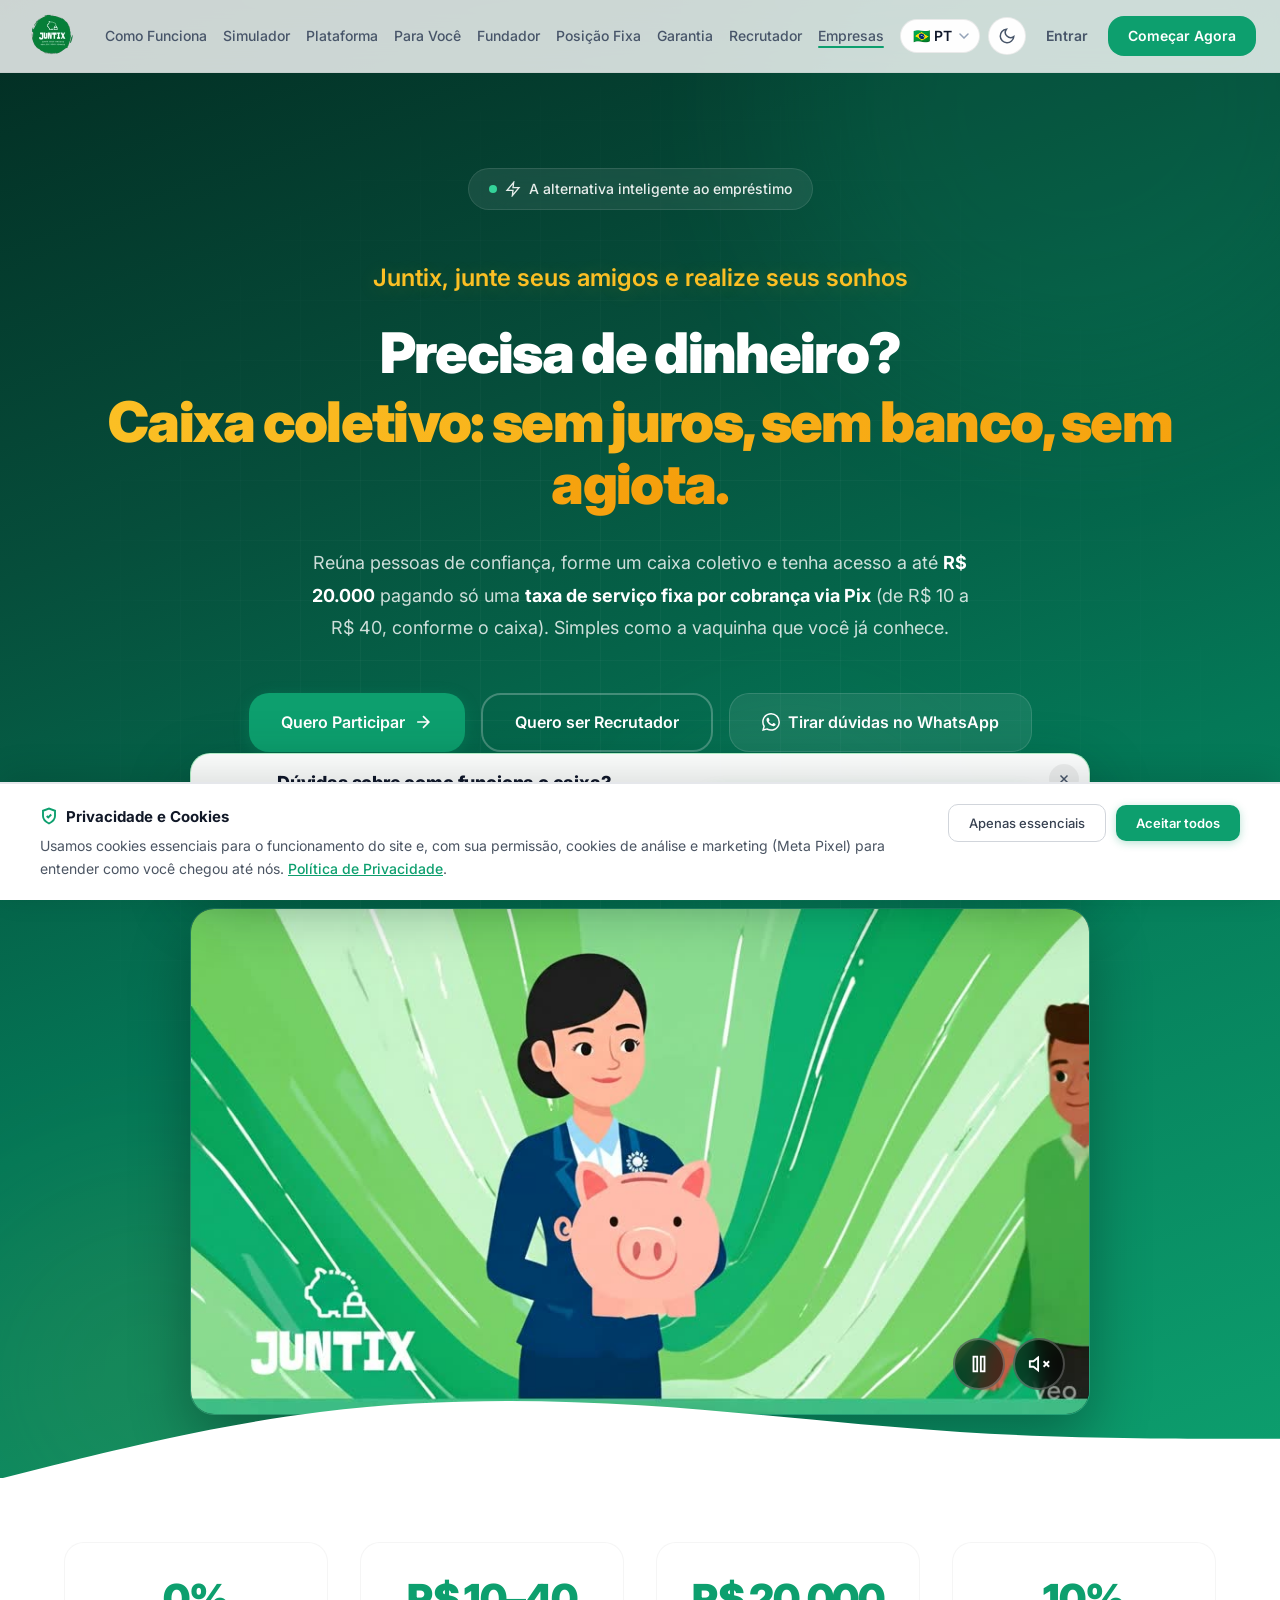
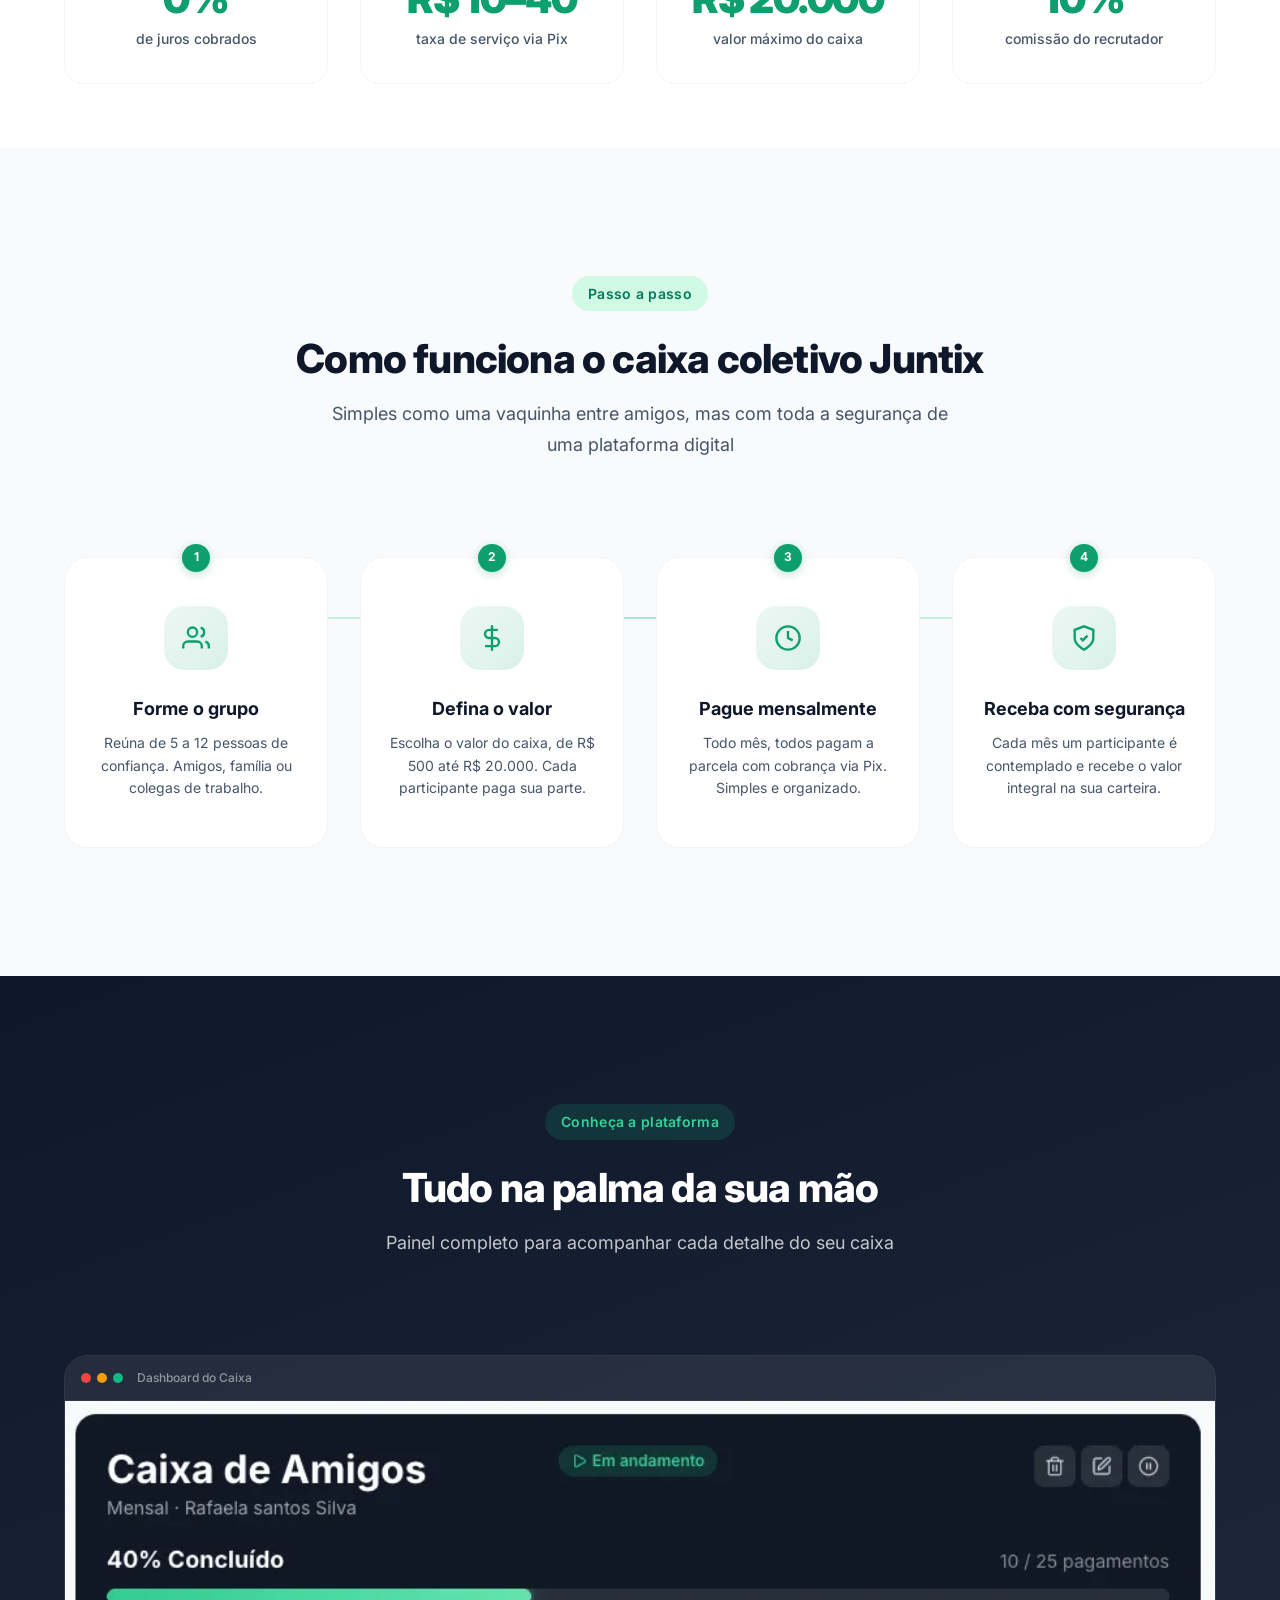
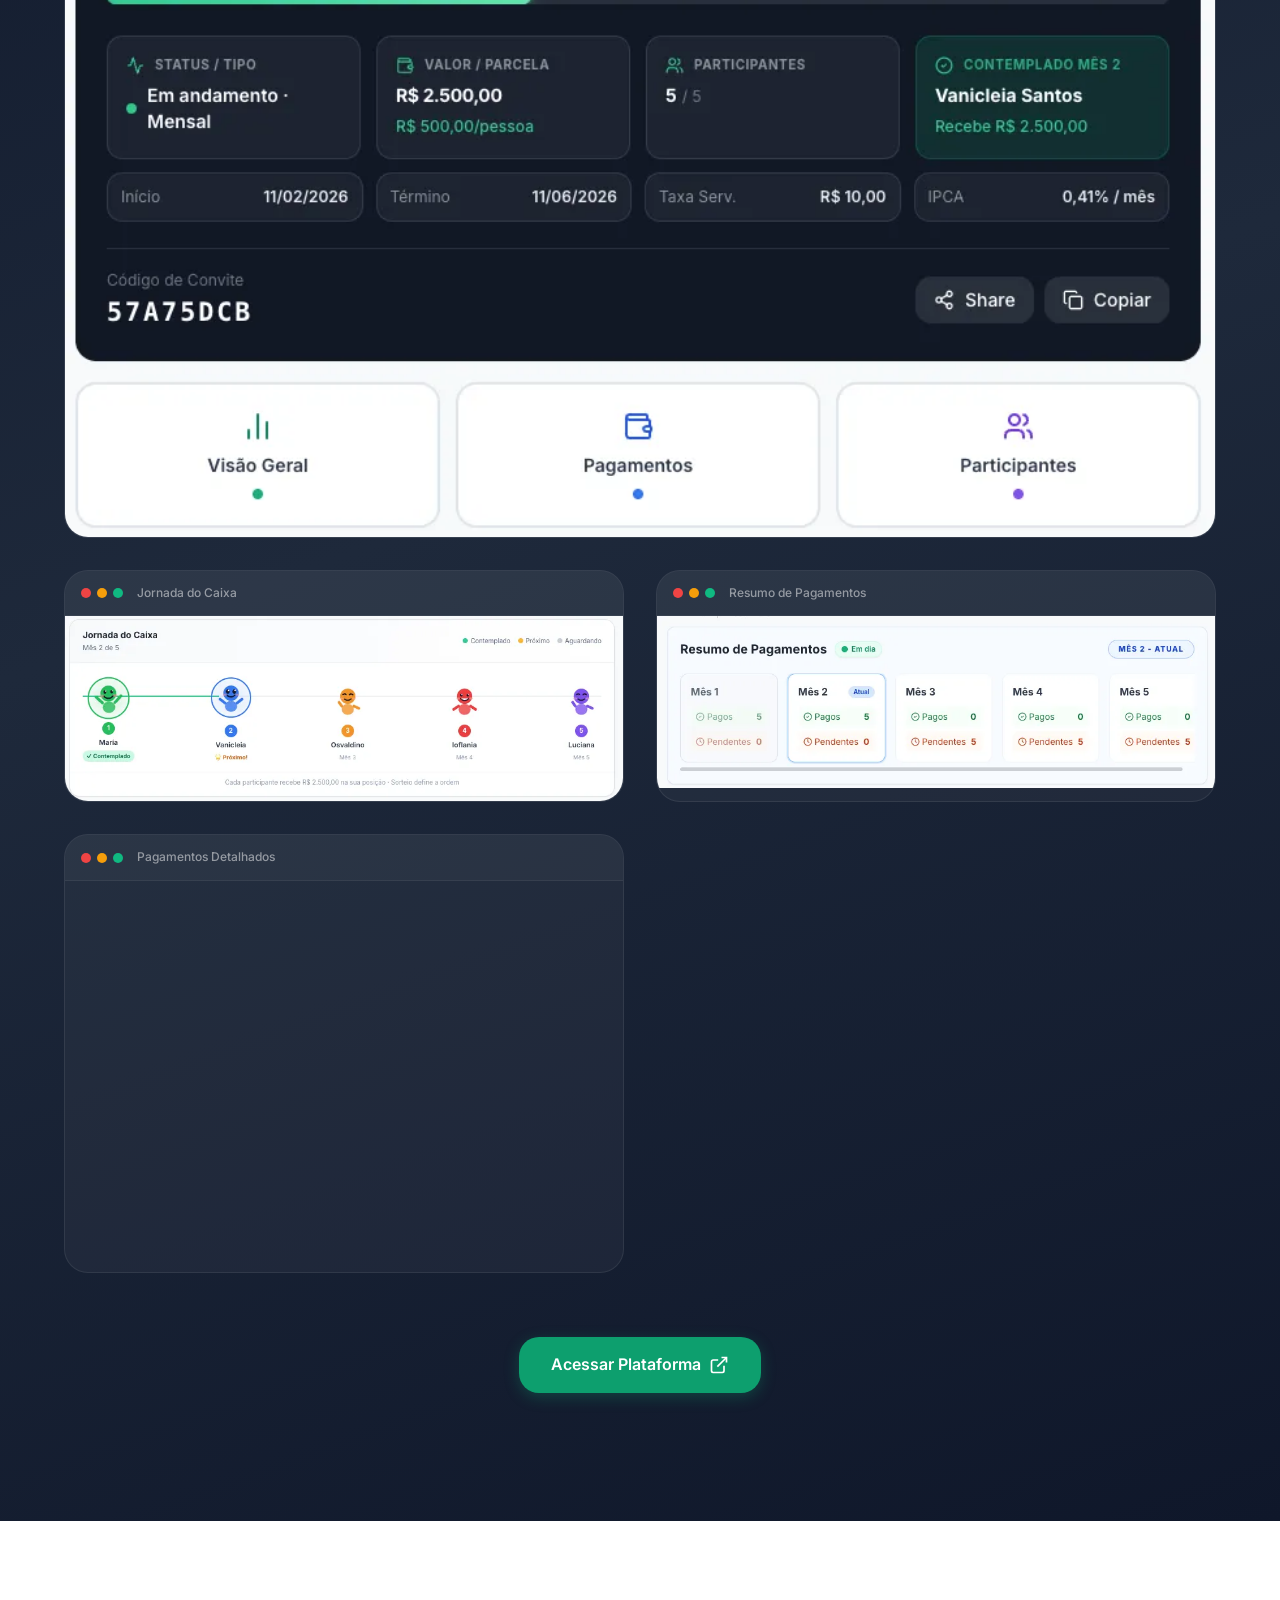
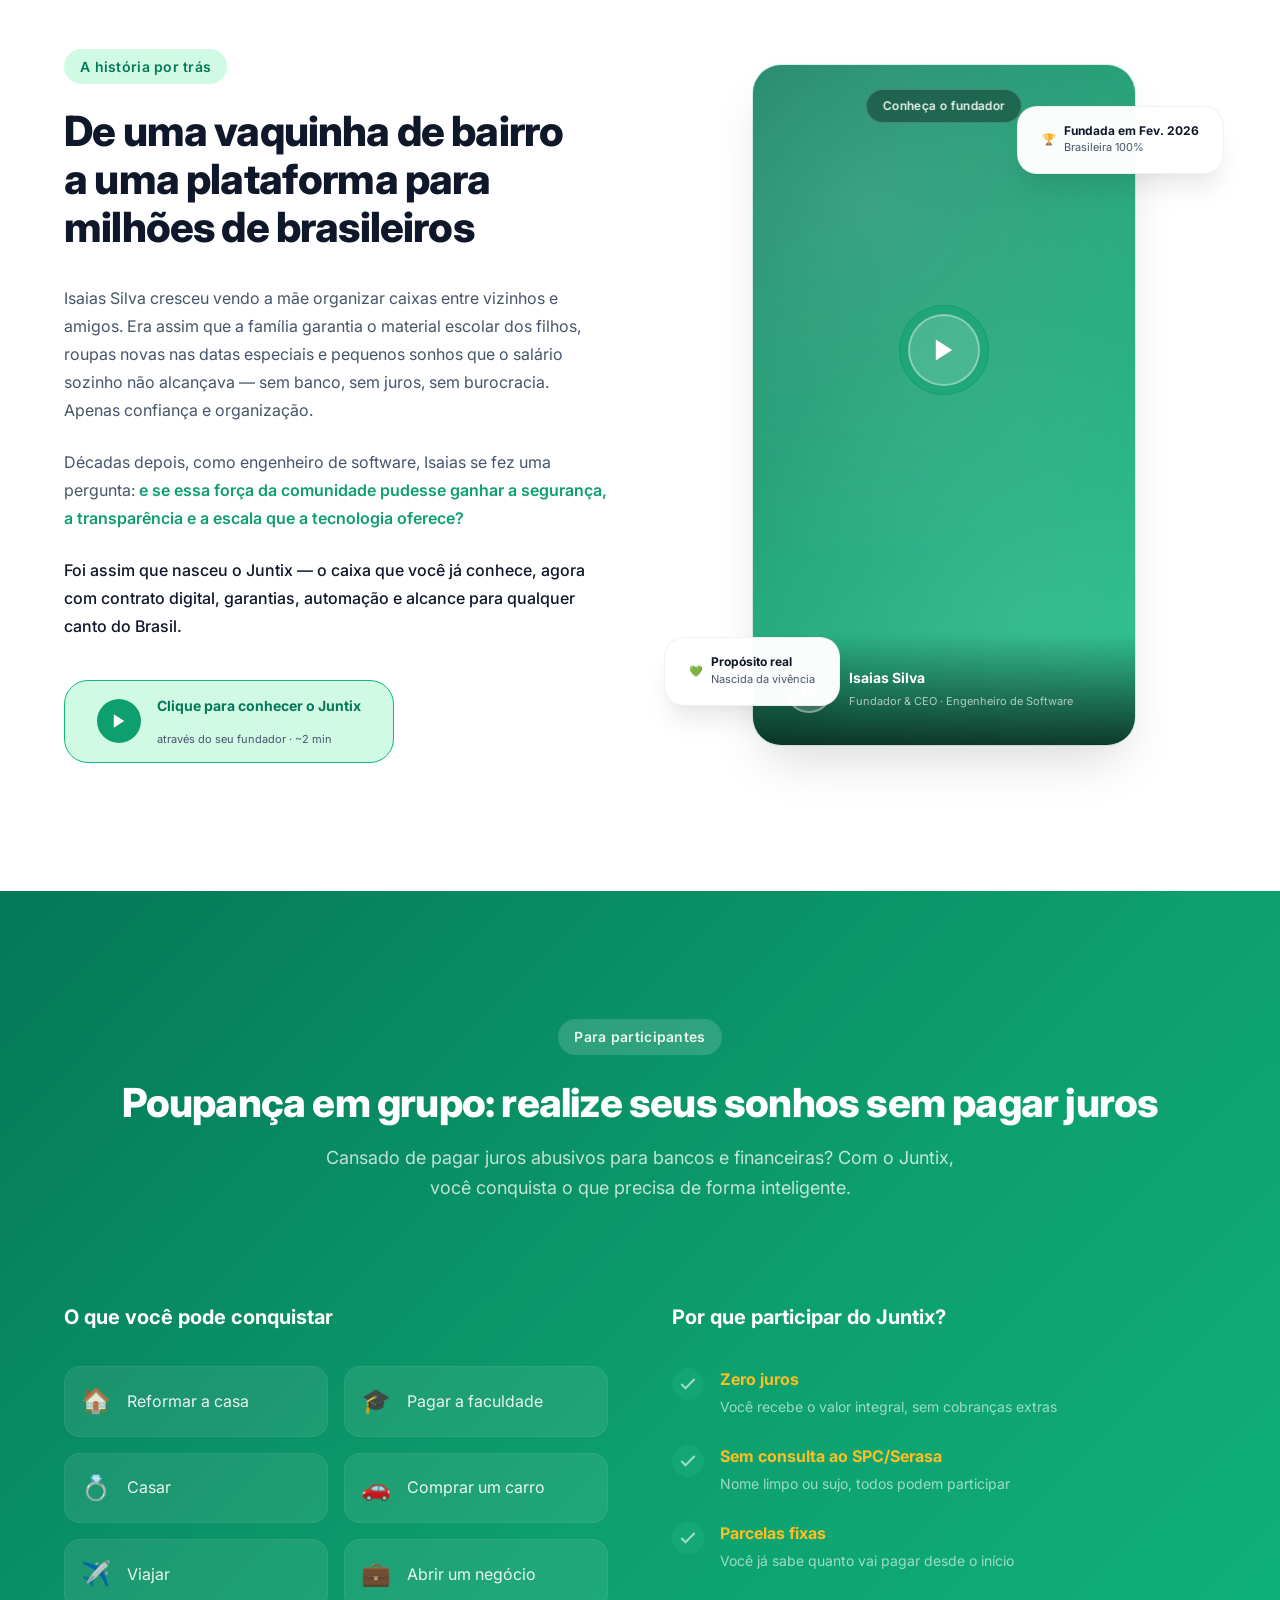
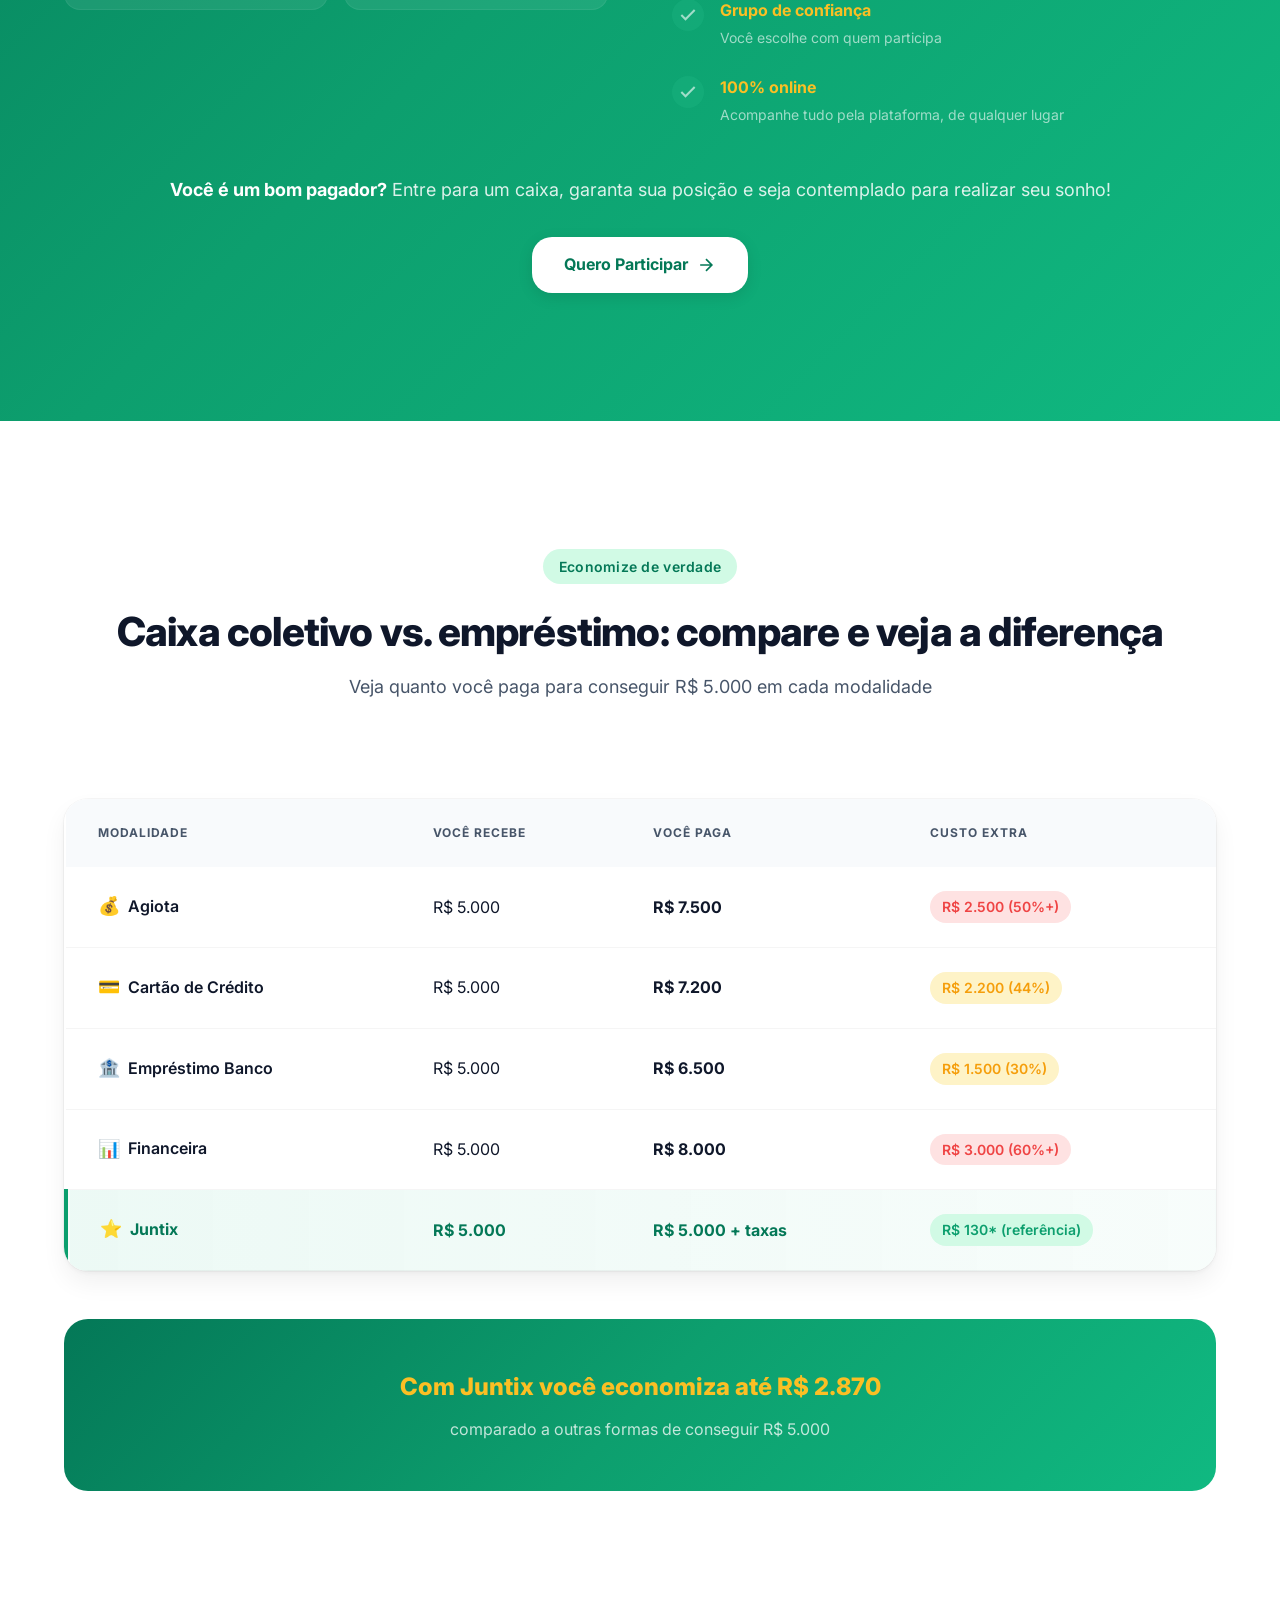
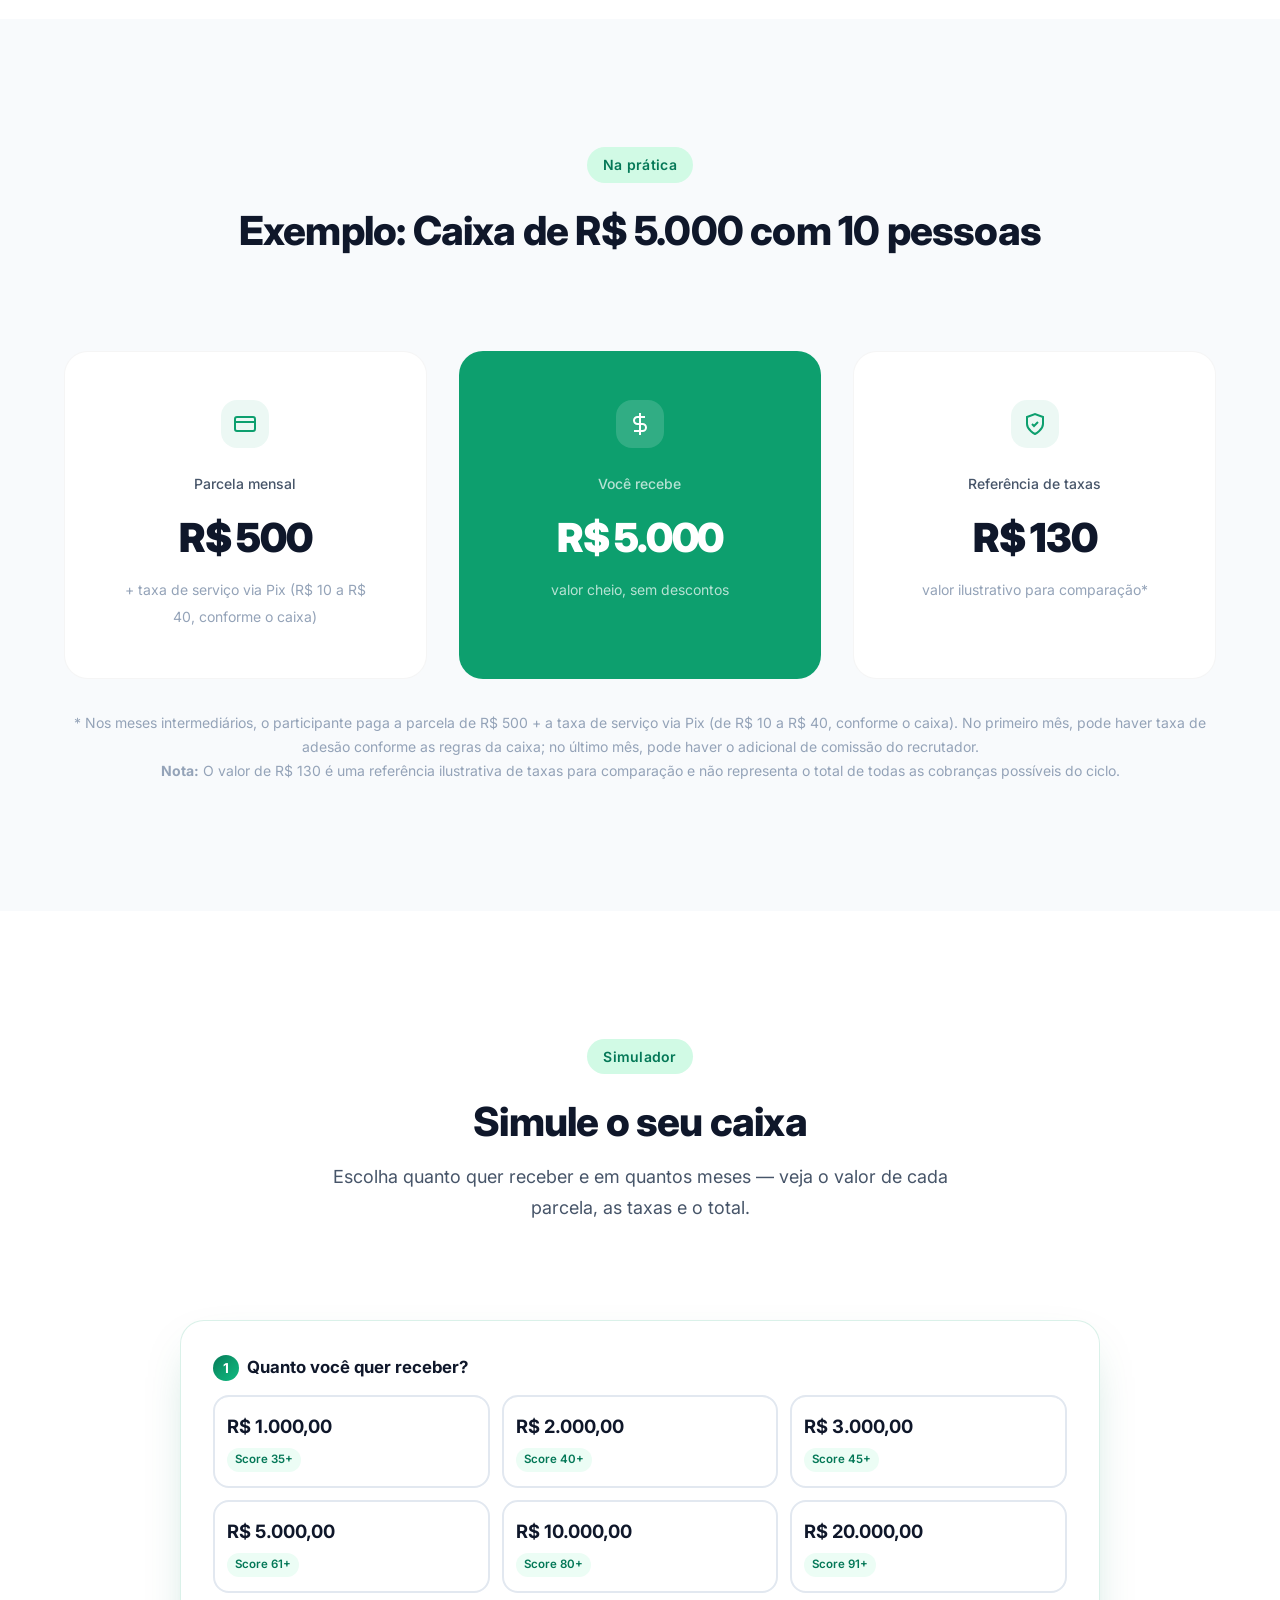
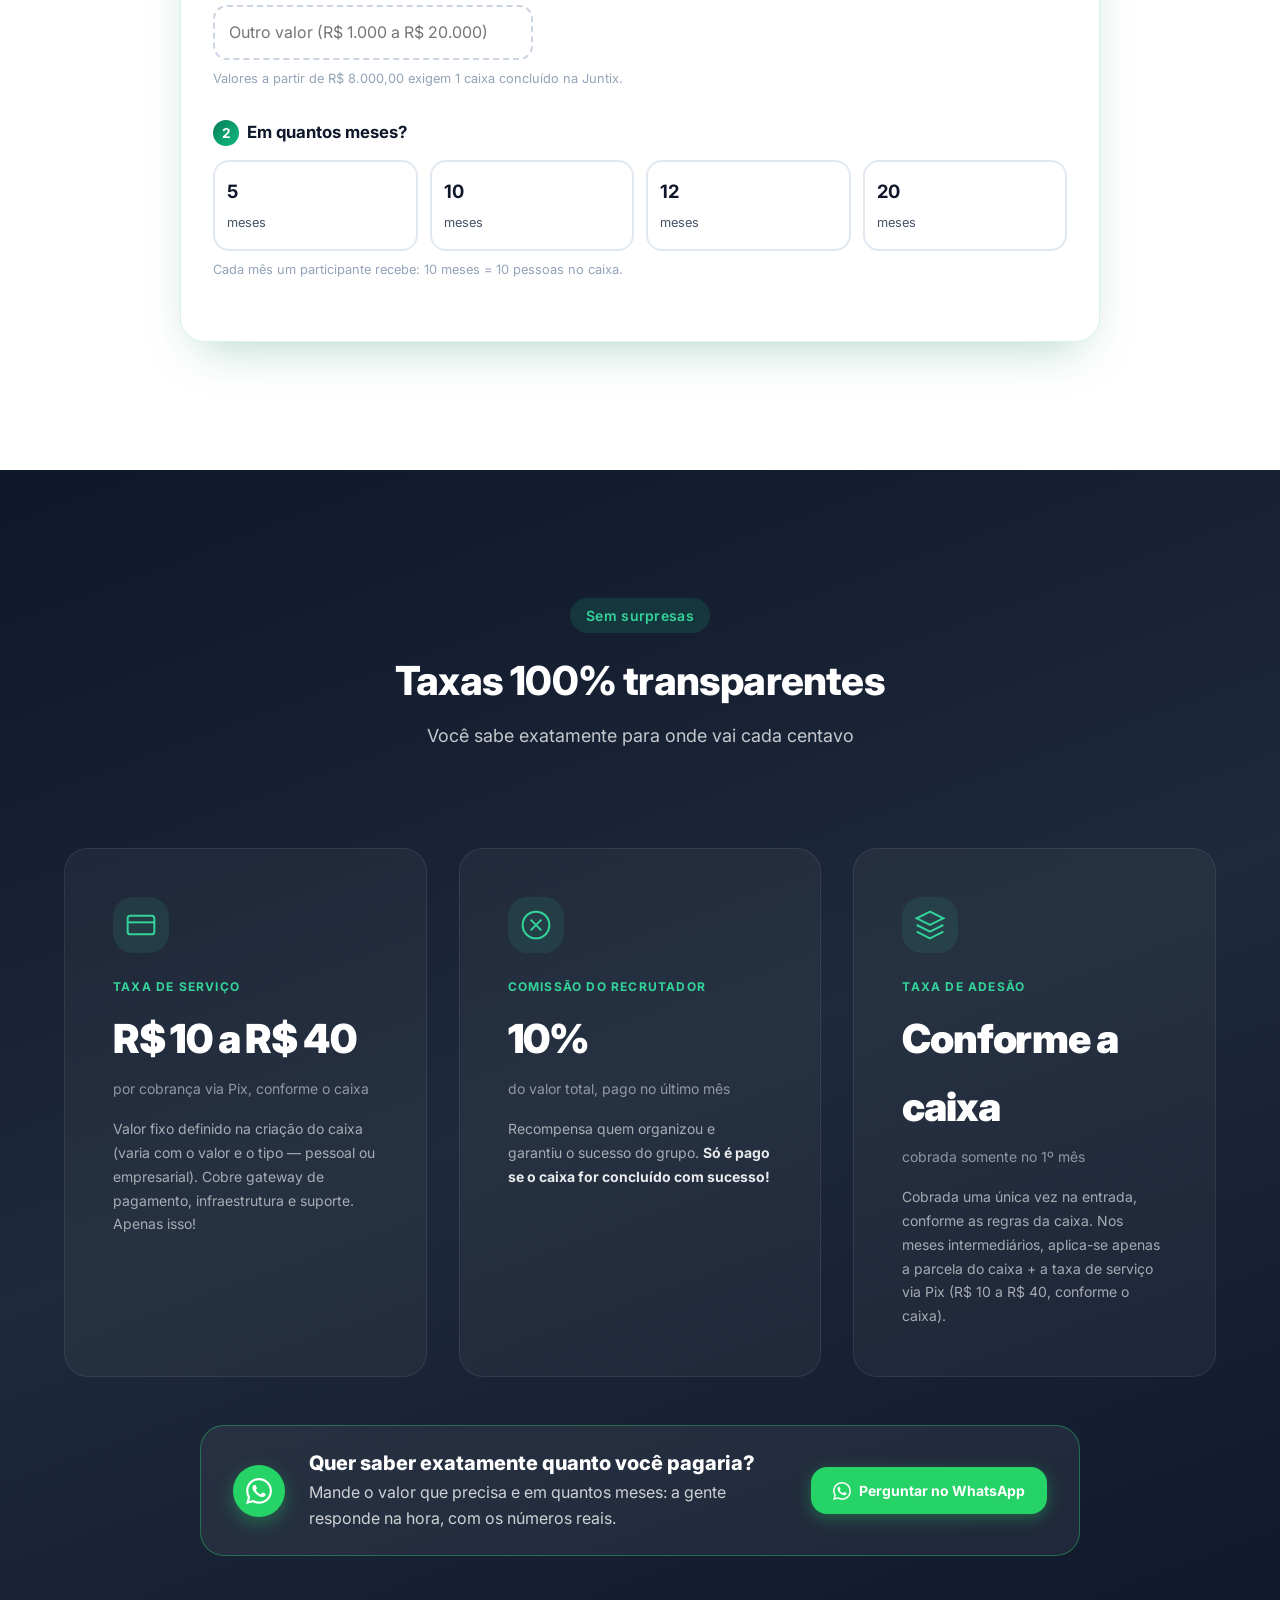
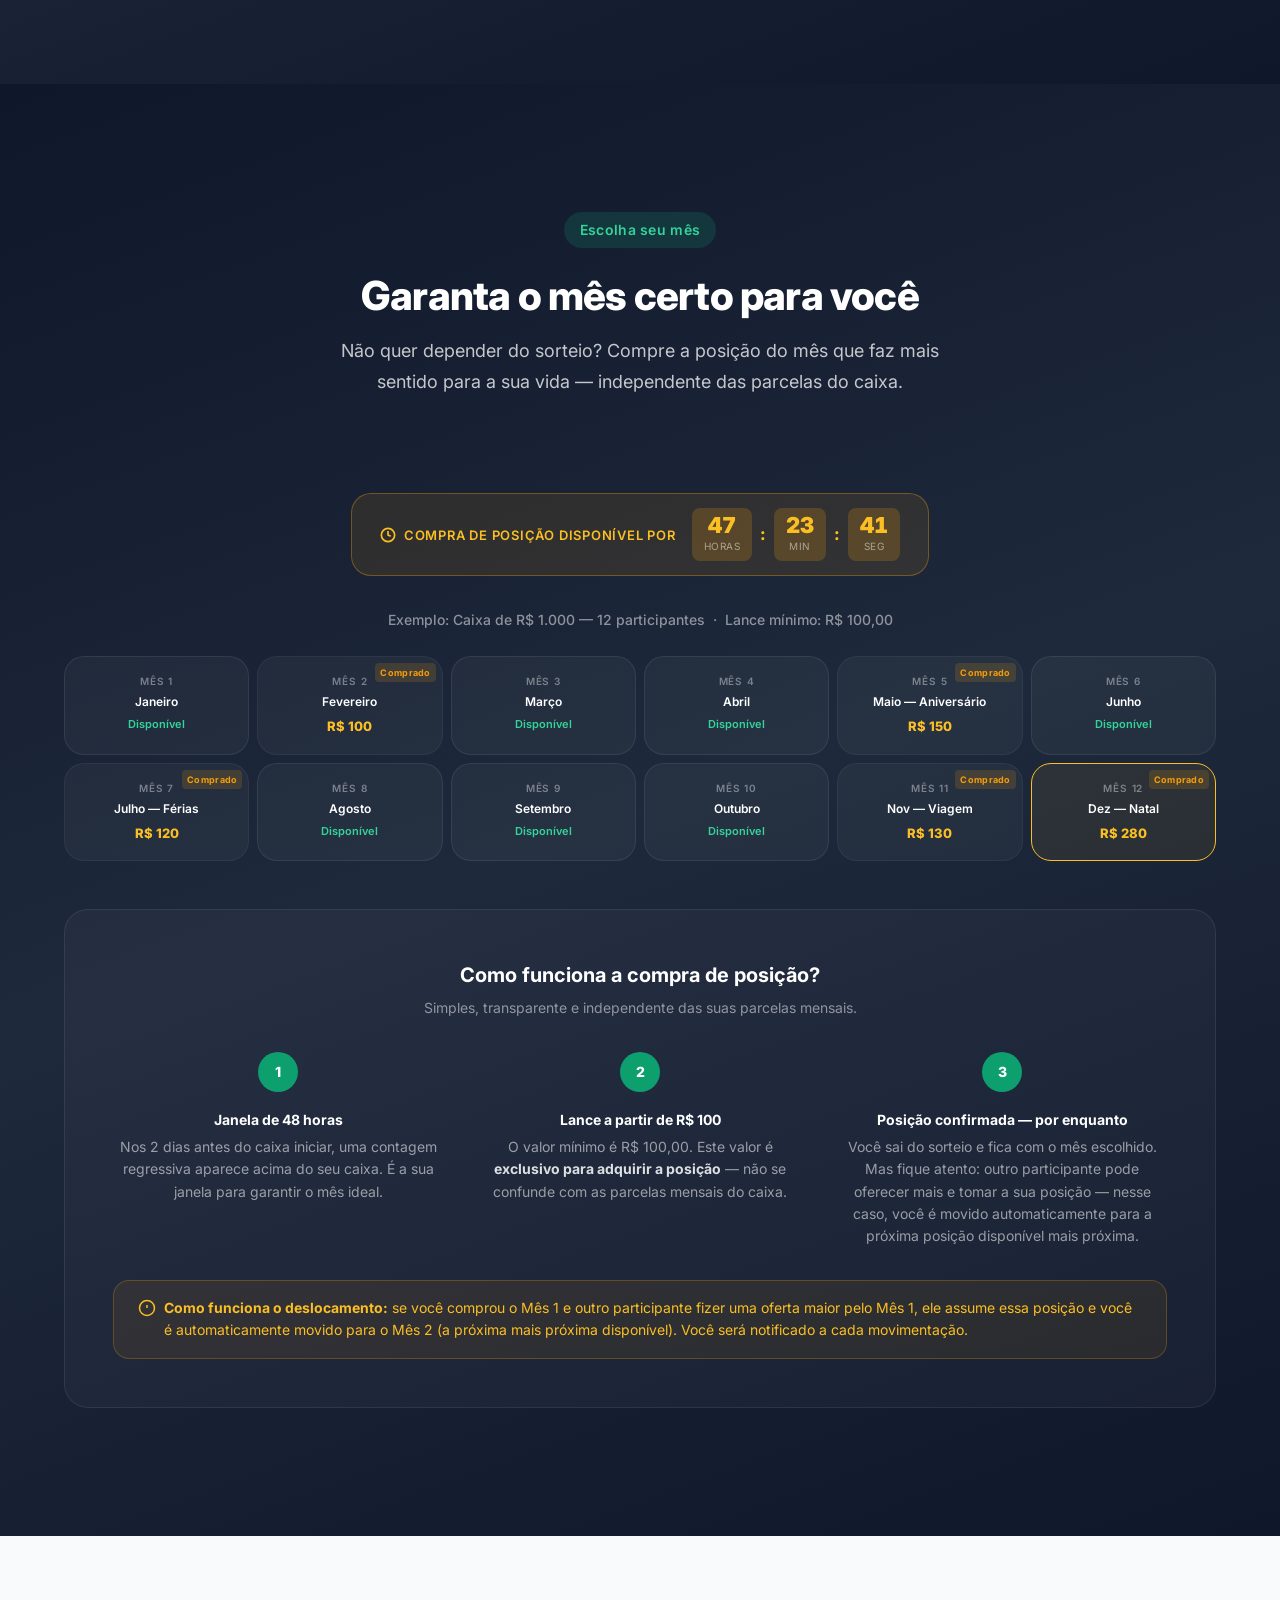
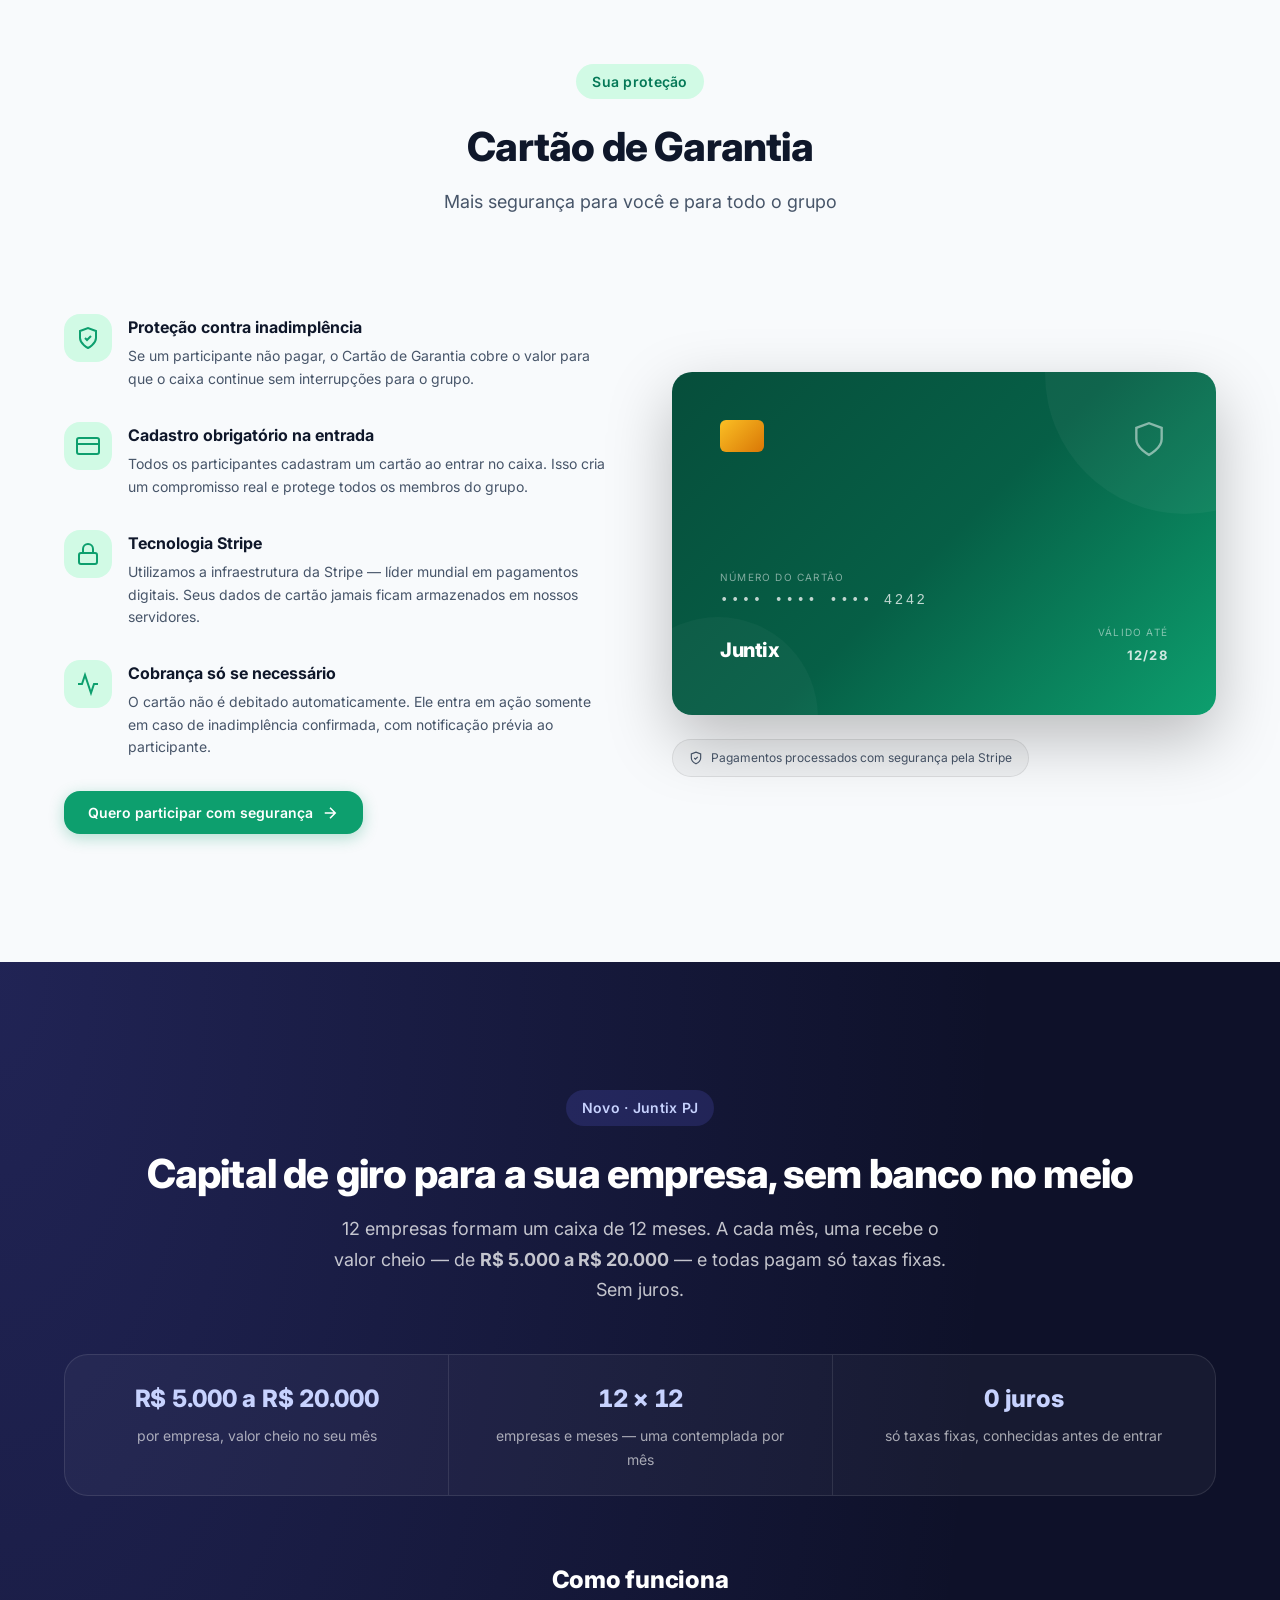
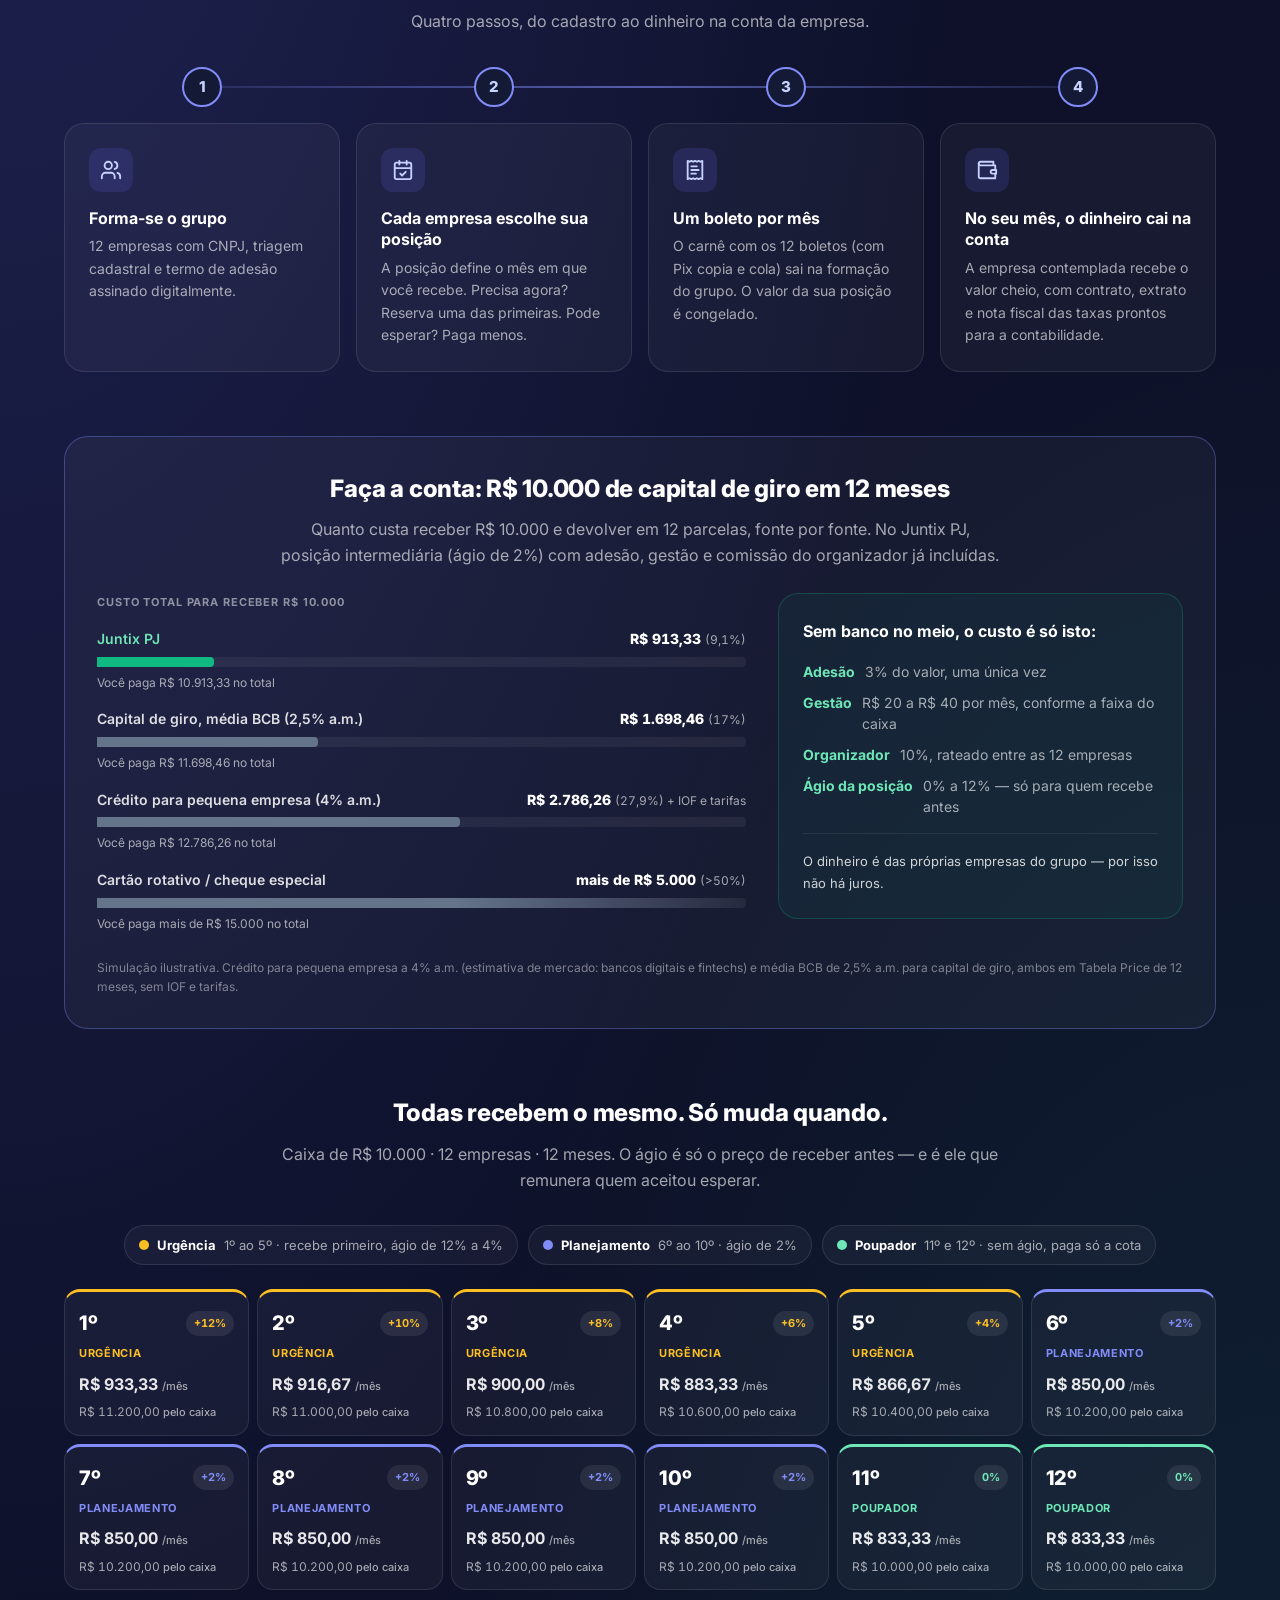
==== commit 1401a2f5: "feat(lp): convite do WhatsApp centralizado (bottom sheet) e botão flutuante com rótulo - O balão dei" ====
--- a/index.html
+++ b/index.html
@@ -26,8 +26,8 @@
         rel="stylesheet">
     <!-- ?v= é cache-busting: o .htaccess serve css/js com cache imutável de 1 ano.
          Bumpar a versão em TODOS os .html a cada deploy que mude css/js. -->
-    <link rel="preload" href="styles.css?v=20261017" as="style">
-    <link rel="stylesheet" href="styles.css?v=20261017">
+    <link rel="preload" href="styles.css?v=20261018" as="style">
+    <link rel="stylesheet" href="styles.css?v=20261018">
     <link rel="icon" type="image/png" sizes="32x32" href="logo/favicon-32.png">
     <link rel="stylesheet" href="simulador.css?v=20261015">
     <link rel="icon" type="image/png" href="logo/logo_juntix.png">
@@ -2320,52 +2320,46 @@
         </div>
     </footer>
 
-    <!-- WhatsApp: botão flutuante + balão de saudação (CRO) -->
+    <!-- WhatsApp: cartão de convite centralizado na base (bottom sheet) + botão flutuante com rótulo (CRO) -->
     <div class="wa-widget" id="waWidget">
-        <div class="wa-bubble" id="waBubble" role="complementary" aria-label="Atendimento pelo WhatsApp" hidden>
+        <div class="wa-bubble" id="waBubble" role="dialog" aria-labelledby="waBubbleTitle" hidden>
             <button type="button" class="wa-bubble-close" id="waBubbleClose" aria-label="Fechar">
                 <svg width="14" height="14" viewBox="0 0 24 24" fill="none" stroke="currentColor" stroke-width="2.5" aria-hidden="true"><path d="M18 6L6 18M6 6l12 12"/></svg>
             </button>
-            <div class="wa-bubble-head">
-                <span class="wa-avatar">
-                    <img src="logo/logo_juntix_112.png" alt="" width="40" height="40" loading="lazy">
-                    <span class="wa-online" aria-hidden="true"></span>
-                </span>
-                <div>
-                    <strong data-i18n="wa_nome">Assistente Juntix</strong>
-                    <span class="wa-status" data-i18n="wa_status">Online agora · responde em ~1 min</span>
-                </div>
-            </div>
-            <p class="wa-bubble-msg" data-i18n="wa_msg">Dúvidas sobre como funciona o caixa, as taxas ou a garantia? Fale com a gente no WhatsApp: resposta em 1 minuto. 👋</p>
+            <span class="wa-avatar" aria-hidden="true">
+                <img src="logo/logo_juntix_112.png" alt="" width="48" height="48" loading="lazy">
+                <span class="wa-online"></span>
+            </span>
+            <div class="wa-bubble-body">
+                <strong id="waBubbleTitle" class="wa-bubble-title" data-i18n="wa_titulo">Dúvidas sobre como funciona o caixa?</strong>
+                <span class="wa-status" data-i18n="wa_status">Assistente Juntix · online agora · responde em ~1 min</span>
+                <p class="wa-bubble-msg" data-i18n="wa_msg">Taxas, garantia, sorteio… pergunte no WhatsApp e receba a resposta em 1 minuto, sem compromisso. 👋</p>
+            </div>
             <a href="https://wa.me/557182166039?text=Ol%C3%A1%21%20Estava%20navegando%20no%20site%20da%20Juntix%20e%20quero%20entender%20como%20funciona%20o%20caixa." data-assistente="BALAO" data-assistente-texto="Olá! Estava navegando no site da Juntix e quero entender como funciona o caixa."
                 target="_blank" rel="noopener noreferrer" class="btn wa-bubble-cta">
-                <svg width="18" height="18" viewBox="0 0 24 24" fill="currentColor" aria-hidden="true"><path d="M17.472 14.382c-.297-.149-1.758-.867-2.03-.967-.273-.099-.471-.148-.67.15-.197.297-.767.966-.94 1.164-.173.199-.347.223-.644.075-.297-.15-1.255-.463-2.39-1.475-.883-.788-1.48-1.761-1.653-2.059-.173-.297-.018-.458.13-.606.134-.133.298-.347.446-.52.149-.174.198-.298.298-.497.099-.198.05-.371-.025-.52-.075-.149-.669-1.612-.916-2.207-.242-.579-.487-.5-.669-.51-.173-.008-.371-.01-.57-.01-.198 0-.52.074-.792.372-.272.297-1.04 1.016-1.04 2.479 0 1.462 1.065 2.875 1.213 3.074.149.198 2.096 3.2 5.077 4.487.709.306 1.262.489 1.694.625.712.227 1.36.195 1.871.118.571-.085 1.758-.719 2.006-1.413.248-.694.248-1.289.173-1.413-.074-.124-.272-.198-.57-.347m-5.421 7.403h-.004a9.87 9.87 0 01-5.031-1.378l-.361-.214-3.741.982.998-3.648-.235-.374a9.86 9.86 0 01-1.51-5.26c.001-5.45 4.436-9.884 9.888-9.884 2.64 0 5.122 1.03 6.988 2.898a9.825 9.825 0 012.893 6.994c-.003 5.45-4.437 9.884-9.885 9.884m8.413-18.297A11.815 11.815 0 0012.05 0C5.495 0 .16 5.335.157 11.892c0 2.096.547 4.142 1.588 5.945L.057 24l6.305-1.654a11.882 11.882 0 005.683 1.448h.005c6.554 0 11.89-5.335 11.893-11.893a11.821 11.821 0 00-3.48-8.413z"/></svg>
-                <span data-i18n="wa_bubble_cta">Começar conversa</span>
+                <svg width="20" height="20" viewBox="0 0 24 24" fill="currentColor" aria-hidden="true"><path d="M17.472 14.382c-.297-.149-1.758-.867-2.03-.967-.273-.099-.471-.148-.67.15-.197.297-.767.966-.94 1.164-.173.199-.347.223-.644.075-.297-.15-1.255-.463-2.39-1.475-.883-.788-1.48-1.761-1.653-2.059-.173-.297-.018-.458.13-.606.134-.133.298-.347.446-.52.149-.174.198-.298.298-.497.099-.198.05-.371-.025-.52-.075-.149-.669-1.612-.916-2.207-.242-.579-.487-.5-.669-.51-.173-.008-.371-.01-.57-.01-.198 0-.52.074-.792.372-.272.297-1.04 1.016-1.04 2.479 0 1.462 1.065 2.875 1.213 3.074.149.198 2.096 3.2 5.077 4.487.709.306 1.262.489 1.694.625.712.227 1.36.195 1.871.118.571-.085 1.758-.719 2.006-1.413.248-.694.248-1.289.173-1.413-.074-.124-.272-.198-.57-.347m-5.421 7.403h-.004a9.87 9.87 0 01-5.031-1.378l-.361-.214-3.741.982.998-3.648-.235-.374a9.86 9.86 0 01-1.51-5.26c.001-5.45 4.436-9.884 9.888-9.884 2.64 0 5.122 1.03 6.988 2.898a9.825 9.825 0 012.893 6.994c-.003 5.45-4.437 9.884-9.885 9.884m8.413-18.297A11.815 11.815 0 0012.05 0C5.495 0 .16 5.335.157 11.892c0 2.096.547 4.142 1.588 5.945L.057 24l6.305-1.654a11.882 11.882 0 005.683 1.448h.005c6.554 0 11.89-5.335 11.893-11.893a11.821 11.821 0 00-3.48-8.413z"/></svg>
+                <span data-i18n="wa_bubble_cta">Começar conversa no WhatsApp</span>
             </a>
         </div>
         <a href="https://wa.me/557182166039?text=Ol%C3%A1%21%20Estava%20navegando%20no%20site%20da%20Juntix%20e%20quero%20entender%20como%20funciona%20o%20caixa."
             data-assistente="FLUTUANTE" data-assistente-texto="Olá! Estava navegando no site da Juntix e quero entender como funciona o caixa."
             target="_blank" rel="noopener noreferrer" class="whatsapp-float" aria-label="Fale com a Juntix no WhatsApp">
             <span class="wa-ring" aria-hidden="true"></span>
-            <svg width="28" height="28" viewBox="0 0 24 24" fill="white" aria-hidden="true">
-                <path
-                    d="M17.472 14.382c-.297-.149-1.758-.867-2.03-.967-.273-.099-.471-.148-.67.15-.197.297-.767.966-.94 1.164-.173.199-.347.223-.644.075-.297-.15-1.255-.463-2.39-1.475-.883-.788-1.48-1.761-1.653-2.059-.173-.297-.018-.458.13-.606.134-.133.298-.347.446-.52.149-.174.198-.298.298-.497.099-.198.05-.371-.025-.52-.075-.149-.669-1.612-.916-2.207-.242-.579-.487-.5-.669-.51-.173-.008-.371-.01-.57-.01-.198 0-.52.074-.792.372-.272.297-1.04 1.016-1.04 2.479 0 1.462 1.065 2.875 1.213 3.074.149.198 2.096 3.2 5.077 4.487.709.306 1.262.489 1.694.625.712.227 1.36.195 1.871.118.571-.085 1.758-.719 2.006-1.413.248-.694.248-1.289.173-1.413-.074-.124-.272-.198-.57-.347m-5.421 7.403h-.004a9.87 9.87 0 01-5.031-1.378l-.361-.214-3.741.982.998-3.648-.235-.374a9.86 9.86 0 01-1.51-5.26c.001-5.45 4.436-9.884 9.888-9.884 2.64 0 5.122 1.03 6.988 2.898a9.825 9.825 0 012.893 6.994c-.003 5.45-4.437 9.884-9.885 9.884m8.413-18.297A11.815 11.815 0 0012.05 0C5.495 0 .16 5.335.157 11.892c0 2.096.547 4.142 1.588 5.945L.057 24l6.305-1.654a11.882 11.882 0 005.683 1.448h.005c6.554 0 11.89-5.335 11.893-11.893a11.821 11.821 0 00-3.48-8.413z" />
-            </svg>
+            <svg width="28" height="28" viewBox="0 0 24 24" fill="white" aria-hidden="true"><path d="M17.472 14.382c-.297-.149-1.758-.867-2.03-.967-.273-.099-.471-.148-.67.15-.197.297-.767.966-.94 1.164-.173.199-.347.223-.644.075-.297-.15-1.255-.463-2.39-1.475-.883-.788-1.48-1.761-1.653-2.059-.173-.297-.018-.458.13-.606.134-.133.298-.347.446-.52.149-.174.198-.298.298-.497.099-.198.05-.371-.025-.52-.075-.149-.669-1.612-.916-2.207-.242-.579-.487-.5-.669-.51-.173-.008-.371-.01-.57-.01-.198 0-.52.074-.792.372-.272.297-1.04 1.016-1.04 2.479 0 1.462 1.065 2.875 1.213 3.074.149.198 2.096 3.2 5.077 4.487.709.306 1.262.489 1.694.625.712.227 1.36.195 1.871.118.571-.085 1.758-.719 2.006-1.413.248-.694.248-1.289.173-1.413-.074-.124-.272-.198-.57-.347m-5.421 7.403h-.004a9.87 9.87 0 01-5.031-1.378l-.361-.214-3.741.982.998-3.648-.235-.374a9.86 9.86 0 01-1.51-5.26c.001-5.45 4.436-9.884 9.888-9.884 2.64 0 5.122 1.03 6.988 2.898a9.825 9.825 0 012.893 6.994c-.003 5.45-4.437 9.884-9.885 9.884m8.413-18.297A11.815 11.815 0 0012.05 0C5.495 0 .16 5.335.157 11.892c0 2.096.547 4.142 1.588 5.945L.057 24l6.305-1.654a11.882 11.882 0 005.683 1.448h.005c6.554 0 11.89-5.335 11.893-11.893a11.821 11.821 0 00-3.48-8.413z"/></svg>
+            <span class="wa-float-label" data-i18n="wa_float_label">Fale no WhatsApp</span>
             <span class="wa-badge" id="waBadge" aria-hidden="true">1</span>
-            <span class="whatsapp-tooltip" data-i18n="footer_whats_tooltip">Fale conosco</span>
         </a>
     </div>
-
     <noscript>
         <div style="position:fixed;bottom:0;left:0;right:0;z-index:9999;background:#1e293b;color:#e2e8f0;padding:14px 24px;font-family:sans-serif;font-size:13px;text-align:center;border-top:2px solid #334155">
             Este site usa cookies de análise (Meta Pixel). Com JavaScript desativado, nenhum rastreamento é executado. Para gerenciar suas preferências, ative o JavaScript ou consulte nossa <a href="politica-privacidade.html" style="color:#34d399">Política de Privacidade</a>.
         </div>
     </noscript>
 
-    <script src="translations.js?v=20261017" defer></script>
+    <script src="translations.js?v=20261018" defer></script>
     <script src="i18n.js?v=20261017" defer></script>
     <script src="simulador.js?v=20261015" defer></script>
-    <script src="script.js?v=20261017" defer></script>
+    <script src="script.js?v=20261018" defer></script>
 
     <!-- Google Calendar Appointment Scheduling begin -->
     <link href="https://calendar.google.com/calendar/scheduling-button-script.css" rel="stylesheet">
--- a/styles.css
+++ b/styles.css
@@ -4088,20 +4088,18 @@
 
 
 /* ============================================================
-   WHATSAPP (CRO 2026-10) — botão flutuante + balão de saudação
-   + CTAs contextuais inline (hero, taxas, FAQ, menu mobile)
-   Thumb zone: canto inferior direito, respeitando safe-area do iOS e o
-   banner de cookies (--wa-offset calculado em script.js).
+   WHATSAPP (CRO 2026-10) — botão flutuante com rótulo + cartão de
+   convite centralizado na base da tela (bottom sheet) + CTAs inline.
+   O botão fica no canto (thumb zone); o cartão é centralizado para ser
+   visto e clicado, e esconde o botão enquanto está aberto (um CTA só).
+   Ambos respeitam a safe-area do iOS e sobem acima do banner de cookies
+   (--wa-offset calculado em script.js).
    ============================================================ */
 .wa-widget {
     position: fixed;
     right: 20px;
     bottom: calc(20px + env(safe-area-inset-bottom, 0px) + var(--wa-offset, 0px));
     z-index: 1200;
-    display: flex;
-    flex-direction: column;
-    align-items: flex-end;
-    gap: 12px;
     transition: bottom var(--transition-normal), opacity var(--transition-fast);
 }
 
@@ -4110,21 +4108,41 @@
     pointer-events: none;
 }
 
-/* o botão deixa de ser fixed (o container é) */
+/* Botão flutuante: pílula com texto no desktop, redondo no mobile */
 .whatsapp-float {
     position: relative;
     bottom: auto;
     right: auto;
     z-index: auto;
-    width: 60px;
-    height: 60px;
+    width: auto;
+    height: 58px;
+    padding: 0 22px 0 16px;
+    gap: 10px;
+    border-radius: 999px;
+    font-size: var(--font-size-md);
+    font-weight: 700;
+    color: #fff;
+    transition: transform var(--transition-normal), box-shadow var(--transition-normal), opacity var(--transition-fast);
+}
+
+.whatsapp-float svg {
     flex: 0 0 auto;
+}
+
+.wa-float-label {
+    white-space: nowrap;
+}
+
+.wa-widget.sheet-open .whatsapp-float {
+    opacity: 0;
+    pointer-events: none;
+    transform: translateY(8px);
 }
 
 .wa-ring {
     position: absolute;
     inset: 0;
-    border-radius: 50%;
+    border-radius: 999px;
     border: 2px solid rgba(37, 211, 102, 0.75);
     animation: waRing 2.4s ease-out infinite;
     pointer-events: none;
@@ -4132,14 +4150,14 @@
 
 @keyframes waRing {
     0% { transform: scale(1); opacity: 0.9; }
-    70% { transform: scale(1.65); opacity: 0; }
-    100% { transform: scale(1.65); opacity: 0; }
+    70% { transform: scale(1.35); opacity: 0; }
+    100% { transform: scale(1.35); opacity: 0; }
 }
 
 .wa-badge {
     position: absolute;
-    top: -4px;
-    right: -4px;
+    top: -5px;
+    right: -3px;
     min-width: 22px;
     height: 22px;
     padding: 0 6px;
@@ -4160,50 +4178,45 @@
     transform: scale(1);
 }
 
+/* Cartão de convite: centralizado na base da tela */
 .wa-bubble {
-    width: min(340px, calc(100vw - 32px));
+    position: fixed;
+    left: 50%;
+    bottom: calc(20px + env(safe-area-inset-bottom, 0px) + var(--wa-offset, 0px));
+    width: min(900px, calc(100vw - 32px));
+    display: grid;
+    grid-template-columns: auto minmax(0, 1fr) auto;
+    align-items: center;
+    gap: 18px;
+    padding: 18px 56px 18px 20px;
     background: var(--bg-card);
     color: var(--text-primary);
-    border-radius: 18px;
-    box-shadow: var(--shadow-2xl), 0 0 0 1px rgba(0, 0, 0, 0.05);
-    padding: 16px 16px 14px;
-    position: relative;
-    transform-origin: bottom right;
+    border-radius: 20px;
+    border: 1px solid rgba(37, 211, 102, 0.35);
+    box-shadow: 0 24px 60px rgba(2, 44, 34, 0.35), 0 0 0 1px rgba(0, 0, 0, 0.04);
     opacity: 0;
-    transform: translateY(12px) scale(0.96);
     visibility: hidden;
-    transition: opacity 0.25s ease, transform 0.3s cubic-bezier(0.34, 1.56, 0.64, 1), visibility 0s linear 0.3s;
+    transform: translate(-50%, 24px) scale(0.98);
+    transition: opacity 0.3s ease, transform 0.45s cubic-bezier(0.34, 1.4, 0.64, 1), visibility 0s linear 0.45s, bottom var(--transition-normal);
 }
 
 .wa-bubble[hidden] {
-    display: block; /* mantém no fluxo para animar; a visibilidade é controlada por .is-open */
+    display: grid; /* mantém no fluxo para animar; a visibilidade é controlada por .is-open */
 }
 
 .wa-bubble.is-open {
     opacity: 1;
-    transform: none;
     visibility: visible;
-    transition: opacity 0.25s ease, transform 0.3s cubic-bezier(0.34, 1.56, 0.64, 1), visibility 0s;
-}
-
-.wa-bubble::after {
-    content: '';
-    position: absolute;
-    right: 22px;
-    bottom: -7px;
-    width: 14px;
-    height: 14px;
-    background: var(--bg-card);
-    transform: rotate(45deg);
-    box-shadow: 2px 2px 2px rgba(0, 0, 0, 0.04);
+    transform: translate(-50%, 0) scale(1);
+    transition: opacity 0.3s ease, transform 0.45s cubic-bezier(0.34, 1.4, 0.64, 1), visibility 0s, bottom var(--transition-normal);
 }
 
 .wa-bubble-close {
     position: absolute;
     top: 10px;
     right: 10px;
-    width: 28px;
-    height: 28px;
+    width: 30px;
+    height: 30px;
     border-radius: 50%;
     border: 0;
     background: rgba(0, 0, 0, 0.06);
@@ -4228,76 +4241,83 @@
     background: rgba(255, 255, 255, 0.16);
 }
 
-.wa-bubble-head {
-    display: flex;
-    align-items: center;
-    gap: 10px;
-    margin-bottom: 10px;
-    padding-right: 28px;
-}
-
-.wa-bubble-head strong {
+.wa-avatar {
+    position: relative;
+    width: 48px;
+    height: 48px;
+    flex: 0 0 auto;
+}
+
+.wa-avatar img {
+    width: 48px;
+    height: 48px;
+    border-radius: 50%;
+    object-fit: contain;
+    background: #fff;
+    border: 1px solid rgba(0, 0, 0, 0.06);
+}
+
+.wa-online {
+    position: absolute;
+    right: 0;
+    bottom: 0;
+    width: 12px;
+    height: 12px;
+    border-radius: 50%;
+    background: #22c55e;
+    border: 2px solid var(--bg-card);
+}
+
+.wa-bubble-body {
+    min-width: 0;
+}
+
+.wa-bubble-title {
     display: block;
-    font-size: var(--font-size-sm);
-    font-weight: 700;
-    line-height: 1.3;
+    font-size: var(--font-size-lg);
+    font-weight: 800;
+    line-height: 1.25;
+    letter-spacing: -0.01em;
 }
 
 .wa-status {
     display: block;
     font-size: 12px;
     color: var(--text-secondary);
-    line-height: 1.3;
-}
-
-.wa-avatar {
-    position: relative;
-    width: 40px;
-    height: 40px;
-    flex: 0 0 auto;
-}
-
-.wa-avatar img {
-    width: 40px;
-    height: 40px;
-    border-radius: 50%;
-    object-fit: contain;
-    background: #fff;
-    border: 1px solid rgba(0, 0, 0, 0.06);
-}
-
-.wa-online {
-    position: absolute;
-    right: -1px;
-    bottom: -1px;
-    width: 11px;
-    height: 11px;
-    border-radius: 50%;
-    background: #22c55e;
-    border: 2px solid var(--bg-card);
+    line-height: 1.4;
+    margin: 2px 0 6px;
 }
 
 .wa-bubble-msg {
     font-size: var(--font-size-sm);
-    line-height: 1.55;
+    line-height: 1.5;
     color: var(--text-primary);
-    margin: 0 0 12px;
+    margin: 0;
 }
 
 .wa-bubble-cta {
-    width: 100%;
     background: #25D366;
     color: #fff;
     font-weight: 700;
-    padding: 11px 16px;
-    border-radius: 12px;
-    gap: 8px;
+    font-size: var(--font-size-md);
+    padding: 14px 20px;
+    border-radius: 14px;
+    gap: 10px;
+    white-space: nowrap;
+    box-shadow: 0 6px 18px rgba(37, 211, 102, 0.35);
+    animation: waCtaPulse 2.2s ease-out infinite;
 }
 
 .wa-bubble-cta:hover {
     background: #1ebe5b;
     color: #fff;
     transform: translateY(-1px);
+}
+
+@keyframes waCtaPulse {
+    0% { box-shadow: 0 6px 18px rgba(37, 211, 102, 0.35), 0 0 0 0 rgba(37, 211, 102, 0.45); }
+    70% { box-shadow: 0 6px 18px rgba(37, 211, 102, 0.35), 0 0 0 12px rgba(37, 211, 102, 0); }
+    100% { box-shadow: 0 6px 18px rgba(37, 211, 102, 0.35), 0 0 0 0 rgba(37, 211, 102, 0); }
 }
 
 /* CTA inline (card) — usado no fim de Taxas e do FAQ */
@@ -4397,14 +4417,32 @@
         bottom: calc(16px + env(safe-area-inset-bottom, 0px) + var(--wa-offset, 0px));
     }
 
+    /* botão redondo (sem rótulo) na zona do polegar */
     .whatsapp-float {
-        width: 56px;
-        height: 56px;
-    }
-
-    .whatsapp-tooltip {
+        width: 58px;
+        height: 58px;
+        padding: 0;
+    }
+
+    .wa-float-label {
         display: none;
     }
+
+    /* cartão empilhado, largura quase total */
+    .wa-bubble {
+        width: calc(100vw - 24px);
+        grid-template-columns: auto 1fr;
+        grid-template-areas: "avatar body" "cta cta";
+        gap: 12px 14px;
+        padding: 16px 16px 14px;
+        bottom: calc(12px + env(safe-area-inset-bottom, 0px) + var(--wa-offset, 0px));
+        border-radius: 18px;
+    }
+
+    .wa-avatar { grid-area: avatar; align-self: start; }
+    .wa-bubble-body { grid-area: body; padding-right: 24px; }
+    .wa-bubble-cta { grid-area: cta; width: 100%; justify-content: center; white-space: normal; text-align: center; }
+    .wa-bubble-title { font-size: var(--font-size-md); }
 
     .wa-inline {
         flex-direction: column;
@@ -4430,7 +4468,8 @@
 }
 
 @media (prefers-reduced-motion: reduce) {
-    .wa-ring {
+    .wa-ring,
+    .wa-bubble-cta {
         animation: none;
     }
 
--- a/styles.css
+++ b/styles.css
@@ -4088,20 +4088,18 @@
 
 
 /* ============================================================
-   WHATSAPP (CRO 2026-10) — botão flutuante + balão de saudação
-   + CTAs contextuais inline (hero, taxas, FAQ, menu mobile)
-   Thumb zone: canto inferior direito, respeitando safe-area do iOS e o
-   banner de cookies (--wa-offset calculado em script.js).
+   WHATSAPP (CRO 2026-10) — botão flutuante com rótulo + cartão de
+   convite centralizado na base da tela (bottom sheet) + CTAs inline.
+   O botão fica no canto (thumb zone); o cartão é centralizado para ser
+   visto e clicado, e esconde o botão enquanto está aberto (um CTA só).
+   Ambos respeitam a safe-area do iOS e sobem acima do banner de cookies
+   (--wa-offset calculado em script.js).
    ============================================================ */
 .wa-widget {
     position: fixed;
     right: 20px;
     bottom: calc(20px + env(safe-area-inset-bottom, 0px) + var(--wa-offset, 0px));
     z-index: 1200;
-    display: flex;
-    flex-direction: column;
-    align-items: flex-end;
-    gap: 12px;
     transition: bottom var(--transition-normal), opacity var(--transition-fast);
 }
 
@@ -4110,21 +4108,41 @@
     pointer-events: none;
 }
 
-/* o botão deixa de ser fixed (o container é) */
+/* Botão flutuante: pílula com texto no desktop, redondo no mobile */
 .whatsapp-float {
     position: relative;
     bottom: auto;
     right: auto;
     z-index: auto;
-    width: 60px;
-    height: 60px;
+    width: auto;
+    height: 58px;
+    padding: 0 22px 0 16px;
+    gap: 10px;
+    border-radius: 999px;
+    font-size: var(--font-size-md);
+    font-weight: 700;
+    color: #fff;
+    transition: transform var(--transition-normal), box-shadow var(--transition-normal), opacity var(--transition-fast);
+}
+
+.whatsapp-float svg {
     flex: 0 0 auto;
+}
+
+.wa-float-label {
+    white-space: nowrap;
+}
+
+.wa-widget.sheet-open .whatsapp-float {
+    opacity: 0;
+    pointer-events: none;
+    transform: translateY(8px);
 }
 
 .wa-ring {
     position: absolute;
     inset: 0;
-    border-radius: 50%;
+    border-radius: 999px;
     border: 2px solid rgba(37, 211, 102, 0.75);
     animation: waRing 2.4s ease-out infinite;
     pointer-events: none;
@@ -4132,14 +4150,14 @@
 
 @keyframes waRing {
     0% { transform: scale(1); opacity: 0.9; }
-    70% { transform: scale(1.65); opacity: 0; }
-    100% { transform: scale(1.65); opacity: 0; }
+    70% { transform: scale(1.35); opacity: 0; }
+    100% { transform: scale(1.35); opacity: 0; }
 }
 
 .wa-badge {
     position: absolute;
-    top: -4px;
-    right: -4px;
+    top: -5px;
+    right: -3px;
     min-width: 22px;
     height: 22px;
     padding: 0 6px;
@@ -4160,50 +4178,45 @@
     transform: scale(1);
 }
 
+/* Cartão de convite: centralizado na base da tela */
 .wa-bubble {
-    width: min(340px, calc(100vw - 32px));
+    position: fixed;
+    left: 50%;
+    bottom: calc(20px + env(safe-area-inset-bottom, 0px) + var(--wa-offset, 0px));
+    width: min(900px, calc(100vw - 32px));
+    display: grid;
+    grid-template-columns: auto minmax(0, 1fr) auto;
+    align-items: center;
+    gap: 18px;
+    padding: 18px 56px 18px 20px;
     background: var(--bg-card);
     color: var(--text-primary);
-    border-radius: 18px;
-    box-shadow: var(--shadow-2xl), 0 0 0 1px rgba(0, 0, 0, 0.05);
-    padding: 16px 16px 14px;
-    position: relative;
-    transform-origin: bottom right;
+    border-radius: 20px;
+    border: 1px solid rgba(37, 211, 102, 0.35);
+    box-shadow: 0 24px 60px rgba(2, 44, 34, 0.35), 0 0 0 1px rgba(0, 0, 0, 0.04);
     opacity: 0;
-    transform: translateY(12px) scale(0.96);
     visibility: hidden;
-    transition: opacity 0.25s ease, transform 0.3s cubic-bezier(0.34, 1.56, 0.64, 1), visibility 0s linear 0.3s;
+    transform: translate(-50%, 24px) scale(0.98);
+    transition: opacity 0.3s ease, transform 0.45s cubic-bezier(0.34, 1.4, 0.64, 1), visibility 0s linear 0.45s, bottom var(--transition-normal);
 }
 
 .wa-bubble[hidden] {
-    display: block; /* mantém no fluxo para animar; a visibilidade é controlada por .is-open */
+    display: grid; /* mantém no fluxo para animar; a visibilidade é controlada por .is-open */
 }
 
 .wa-bubble.is-open {
     opacity: 1;
-    transform: none;
     visibility: visible;
-    transition: opacity 0.25s ease, transform 0.3s cubic-bezier(0.34, 1.56, 0.64, 1), visibility 0s;
-}
-
-.wa-bubble::after {
-    content: '';
-    position: absolute;
-    right: 22px;
-    bottom: -7px;
-    width: 14px;
-    height: 14px;
-    background: var(--bg-card);
-    transform: rotate(45deg);
-    box-shadow: 2px 2px 2px rgba(0, 0, 0, 0.04);
+    transform: translate(-50%, 0) scale(1);
+    transition: opacity 0.3s ease, transform 0.45s cubic-bezier(0.34, 1.4, 0.64, 1), visibility 0s, bottom var(--transition-normal);
 }
 
 .wa-bubble-close {
     position: absolute;
     top: 10px;
     right: 10px;
-    width: 28px;
-    height: 28px;
+    width: 30px;
+    height: 30px;
     border-radius: 50%;
     border: 0;
     background: rgba(0, 0, 0, 0.06);
@@ -4228,76 +4241,83 @@
     background: rgba(255, 255, 255, 0.16);
 }
 
-.wa-bubble-head {
-    display: flex;
-    align-items: center;
-    gap: 10px;
-    margin-bottom: 10px;
-    padding-right: 28px;
-}
-
-.wa-bubble-head strong {
+.wa-avatar {
+    position: relative;
+    width: 48px;
+    height: 48px;
+    flex: 0 0 auto;
+}
+
+.wa-avatar img {
+    width: 48px;
+    height: 48px;
+    border-radius: 50%;
+    object-fit: contain;
+    background: #fff;
+    border: 1px solid rgba(0, 0, 0, 0.06);
+}
+
+.wa-online {
+    position: absolute;
+    right: 0;
+    bottom: 0;
+    width: 12px;
+    height: 12px;
+    border-radius: 50%;
+    background: #22c55e;
+    border: 2px solid var(--bg-card);
+}
+
+.wa-bubble-body {
+    min-width: 0;
+}
+
+.wa-bubble-title {
     display: block;
-    font-size: var(--font-size-sm);
-    font-weight: 700;
-    line-height: 1.3;
+    font-size: var(--font-size-lg);
+    font-weight: 800;
+    line-height: 1.25;
+    letter-spacing: -0.01em;
 }
 
 .wa-status {
     display: block;
     font-size: 12px;
     color: var(--text-secondary);
-    line-height: 1.3;
-}
-
-.wa-avatar {
-    position: relative;
-    width: 40px;
-    height: 40px;
-    flex: 0 0 auto;
-}
-
-.wa-avatar img {
-    width: 40px;
-    height: 40px;
-    border-radius: 50%;
-    object-fit: contain;
-    background: #fff;
-    border: 1px solid rgba(0, 0, 0, 0.06);
-}
-
-.wa-online {
-    position: absolute;
-    right: -1px;
-    bottom: -1px;
-    width: 11px;
-    height: 11px;
-    border-radius: 50%;
-    background: #22c55e;
-    border: 2px solid var(--bg-card);
+    line-height: 1.4;
+    margin: 2px 0 6px;
 }
 
 .wa-bubble-msg {
     font-size: var(--font-size-sm);
-    line-height: 1.55;
+    line-height: 1.5;
     color: var(--text-primary);
-    margin: 0 0 12px;
+    margin: 0;
 }
 
 .wa-bubble-cta {
-    width: 100%;
     background: #25D366;
     color: #fff;
     font-weight: 700;
-    padding: 11px 16px;
-    border-radius: 12px;
-    gap: 8px;
+    font-size: var(--font-size-md);
+    padding: 14px 20px;
+    border-radius: 14px;
+    gap: 10px;
+    white-space: nowrap;
+    box-shadow: 0 6px 18px rgba(37, 211, 102, 0.35);
+    animation: waCtaPulse 2.2s ease-out infinite;
 }
 
 .wa-bubble-cta:hover {
     background: #1ebe5b;
     color: #fff;
     transform: translateY(-1px);
+}
+
+@keyframes waCtaPulse {
+    0% { box-shadow: 0 6px 18px rgba(37, 211, 102, 0.35), 0 0 0 0 rgba(37, 211, 102, 0.45); }
+    70% { box-shadow: 0 6px 18px rgba(37, 211, 102, 0.35), 0 0 0 12px rgba(37, 211, 102, 0); }
+    100% { box-shadow: 0 6px 18px rgba(37, 211, 102, 0.35), 0 0 0 0 rgba(37, 211, 102, 0); }
 }
 
 /* CTA inline (card) — usado no fim de Taxas e do FAQ */
@@ -4397,14 +4417,32 @@
         bottom: calc(16px + env(safe-area-inset-bottom, 0px) + var(--wa-offset, 0px));
     }
 
+    /* botão redondo (sem rótulo) na zona do polegar */
     .whatsapp-float {
-        width: 56px;
-        height: 56px;
-    }
-
-    .whatsapp-tooltip {
+        width: 58px;
+        height: 58px;
+        padding: 0;
+    }
+
+    .wa-float-label {
         display: none;
     }
+
+    /* cartão empilhado, largura quase total */
+    .wa-bubble {
+        width: calc(100vw - 24px);
+        grid-template-columns: auto 1fr;
+        grid-template-areas: "avatar body" "cta cta";
+        gap: 12px 14px;
+        padding: 16px 16px 14px;
+        bottom: calc(12px + env(safe-area-inset-bottom, 0px) + var(--wa-offset, 0px));
+        border-radius: 18px;
+    }
+
+    .wa-avatar { grid-area: avatar; align-self: start; }
+    .wa-bubble-body { grid-area: body; padding-right: 24px; }
+    .wa-bubble-cta { grid-area: cta; width: 100%; justify-content: center; white-space: normal; text-align: center; }
+    .wa-bubble-title { font-size: var(--font-size-md); }
 
     .wa-inline {
         flex-direction: column;
@@ -4430,7 +4468,8 @@
 }
 
 @media (prefers-reduced-motion: reduce) {
-    .wa-ring {
+    .wa-ring,
+    .wa-bubble-cta {
         animation: none;
     }
 
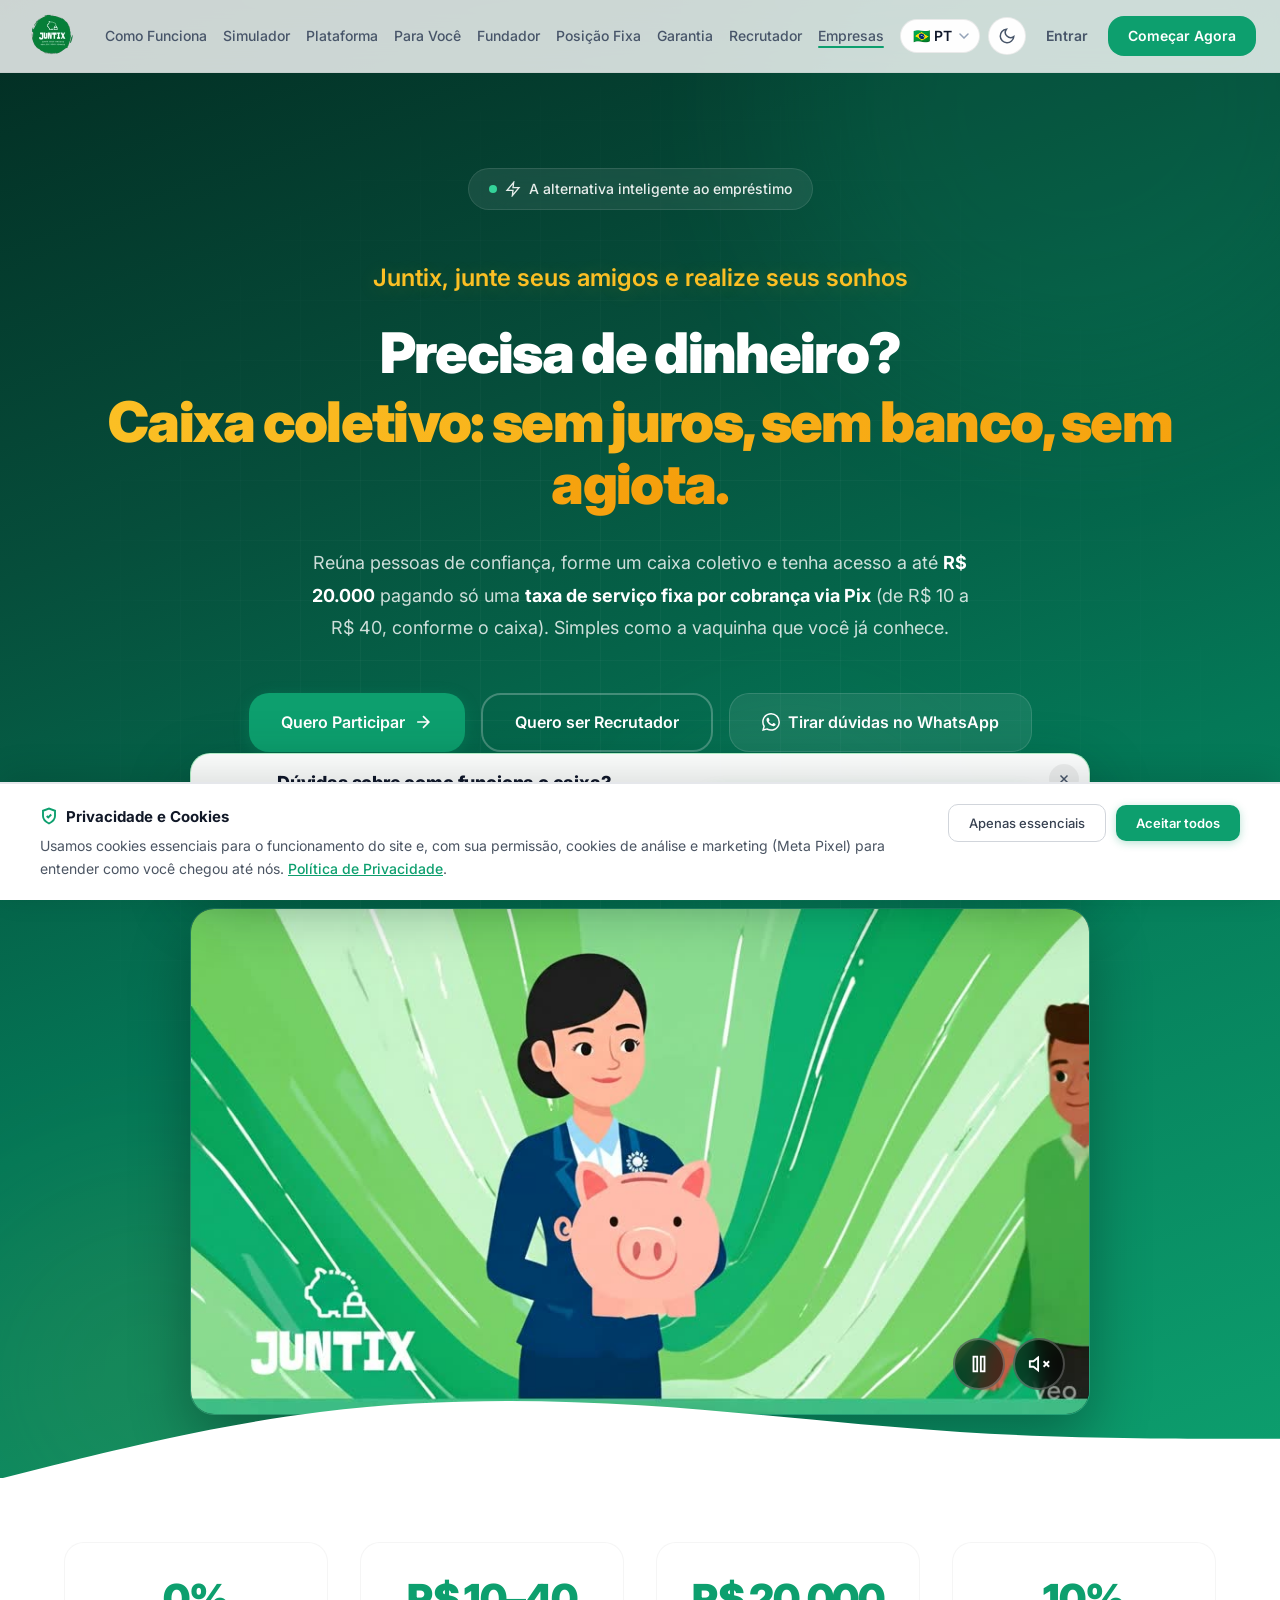
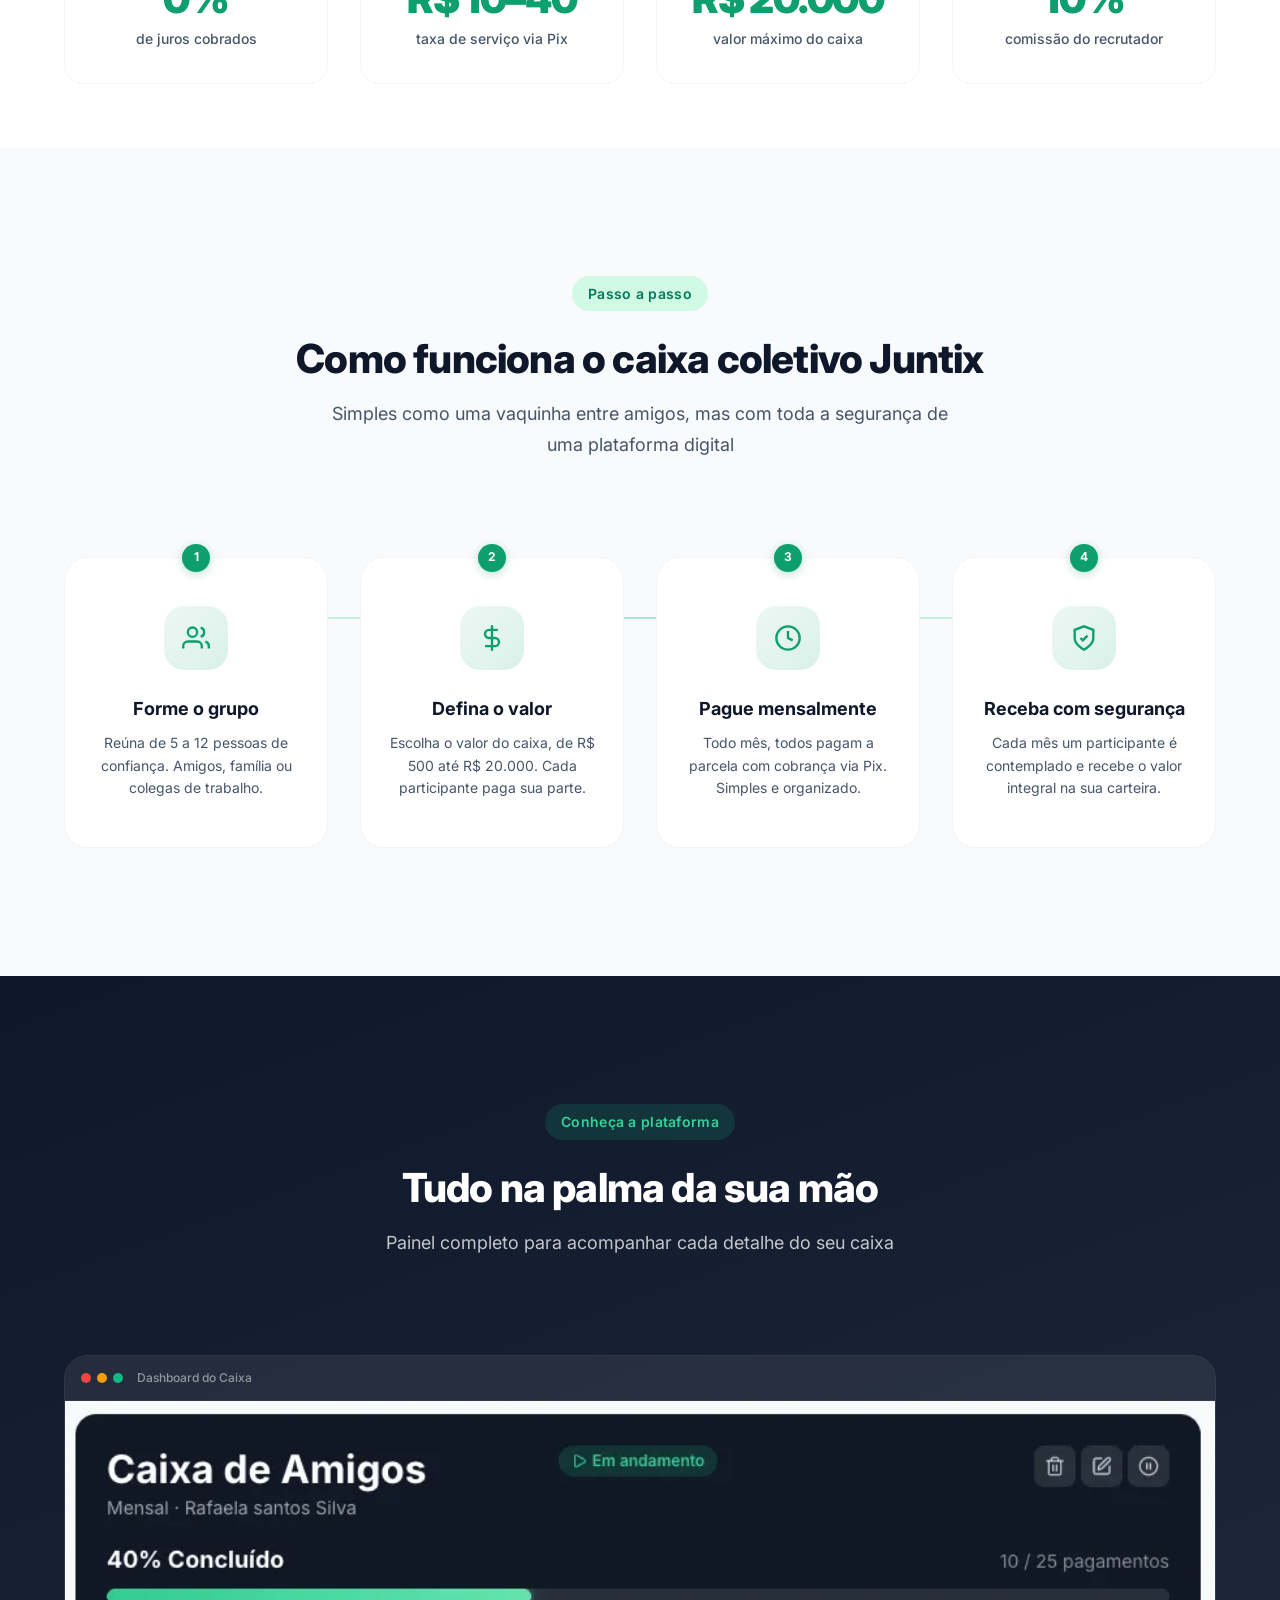
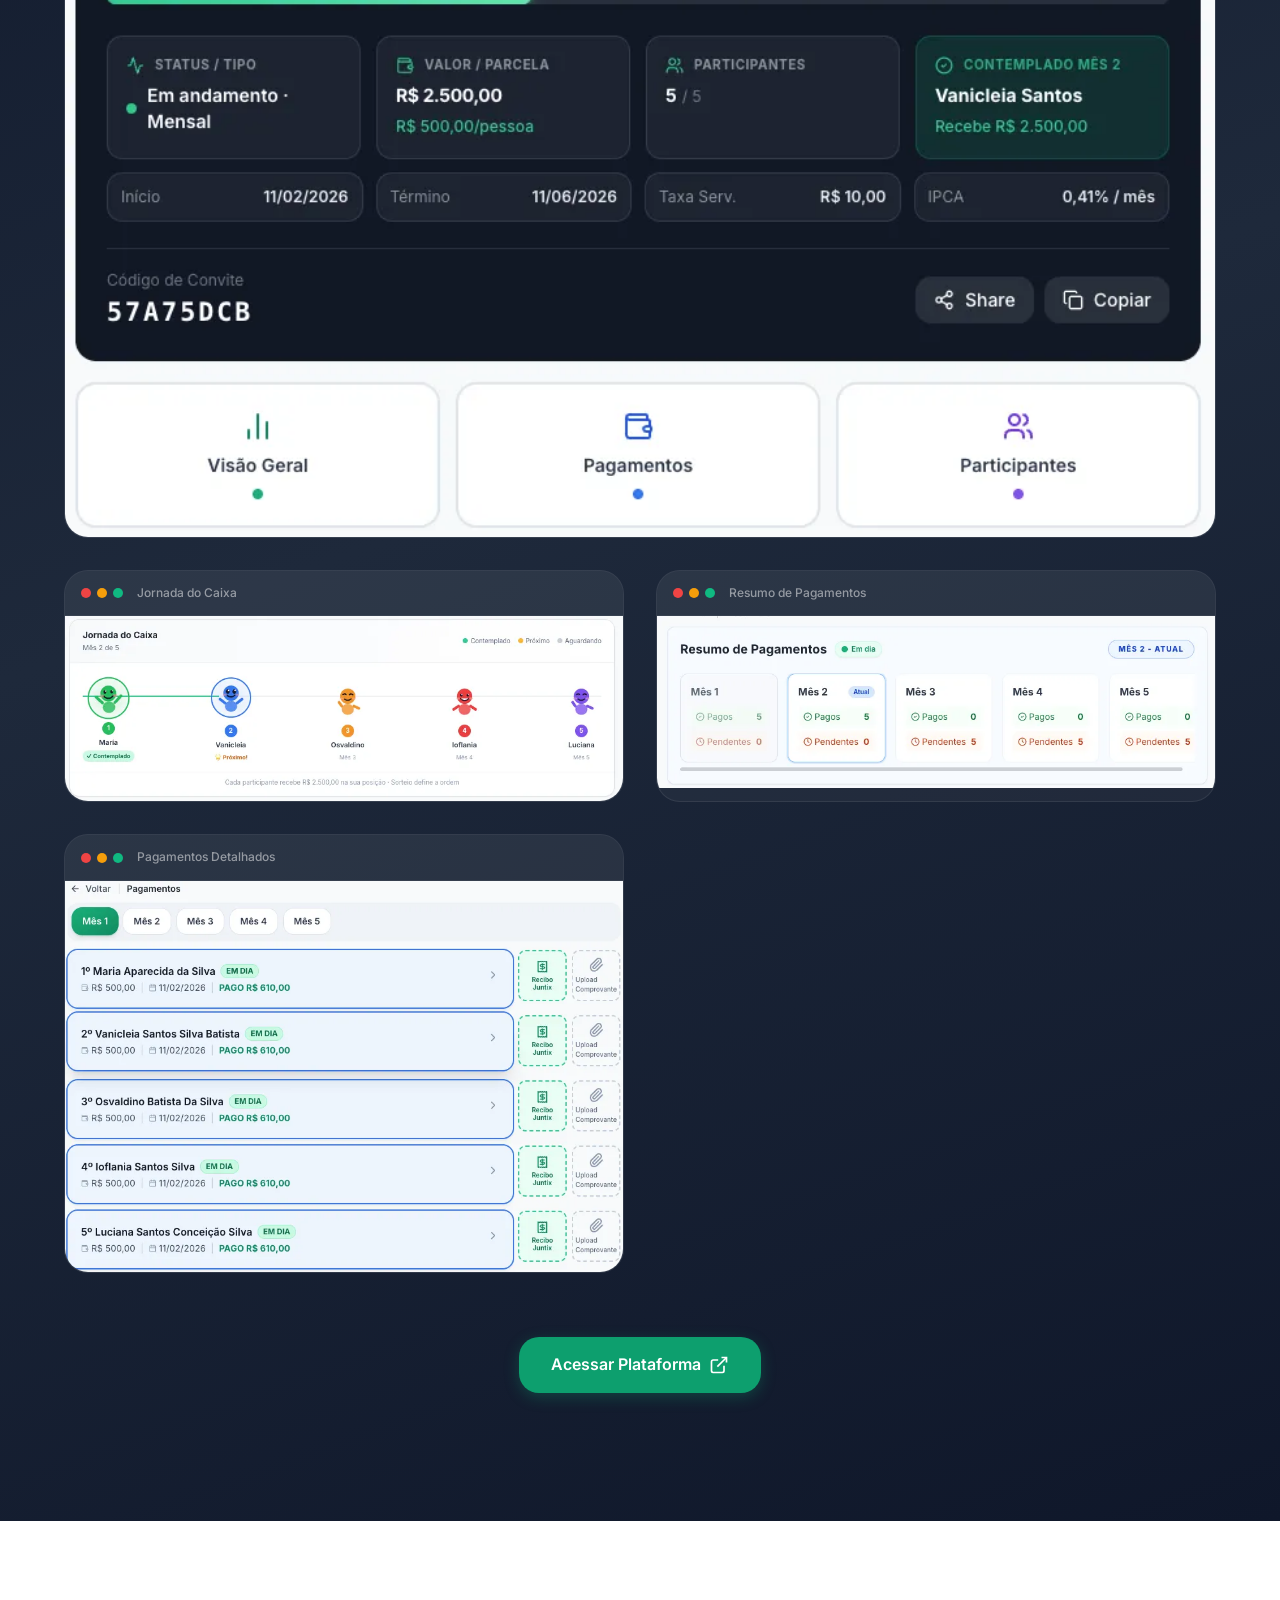
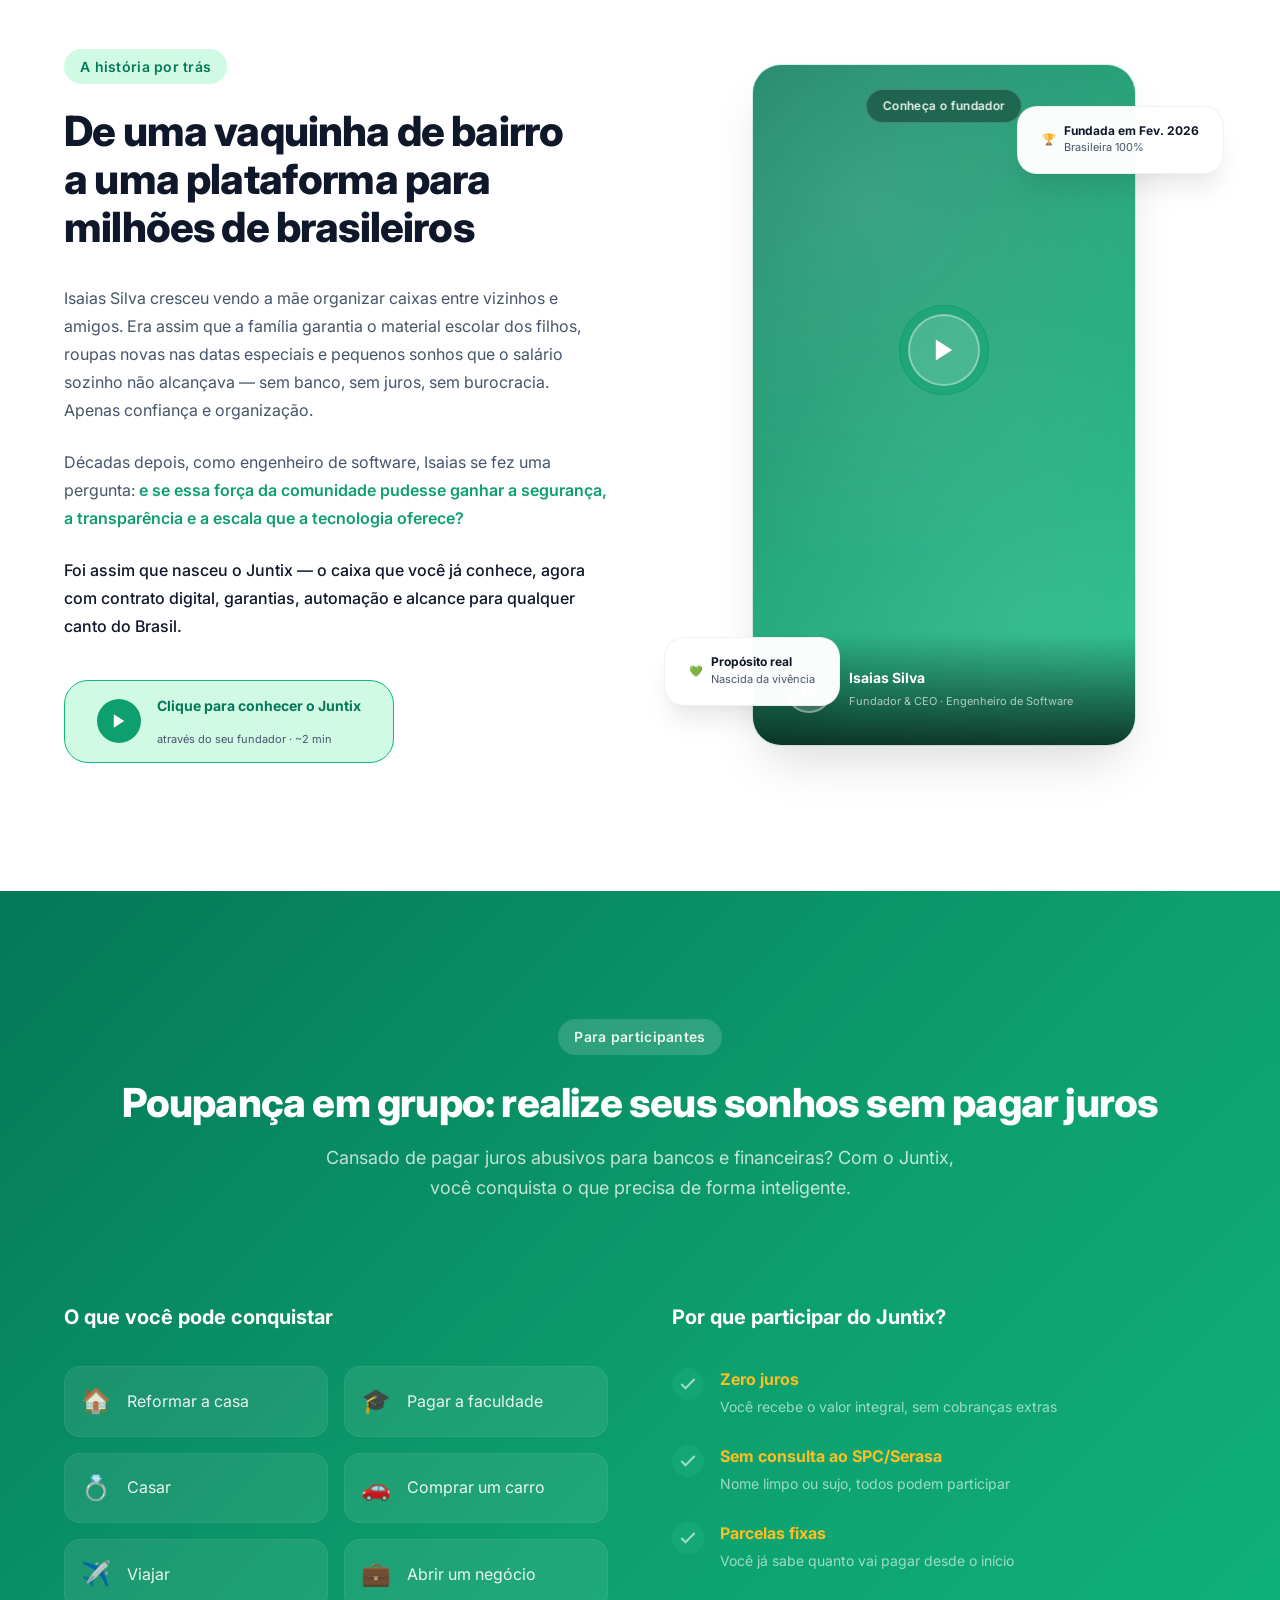
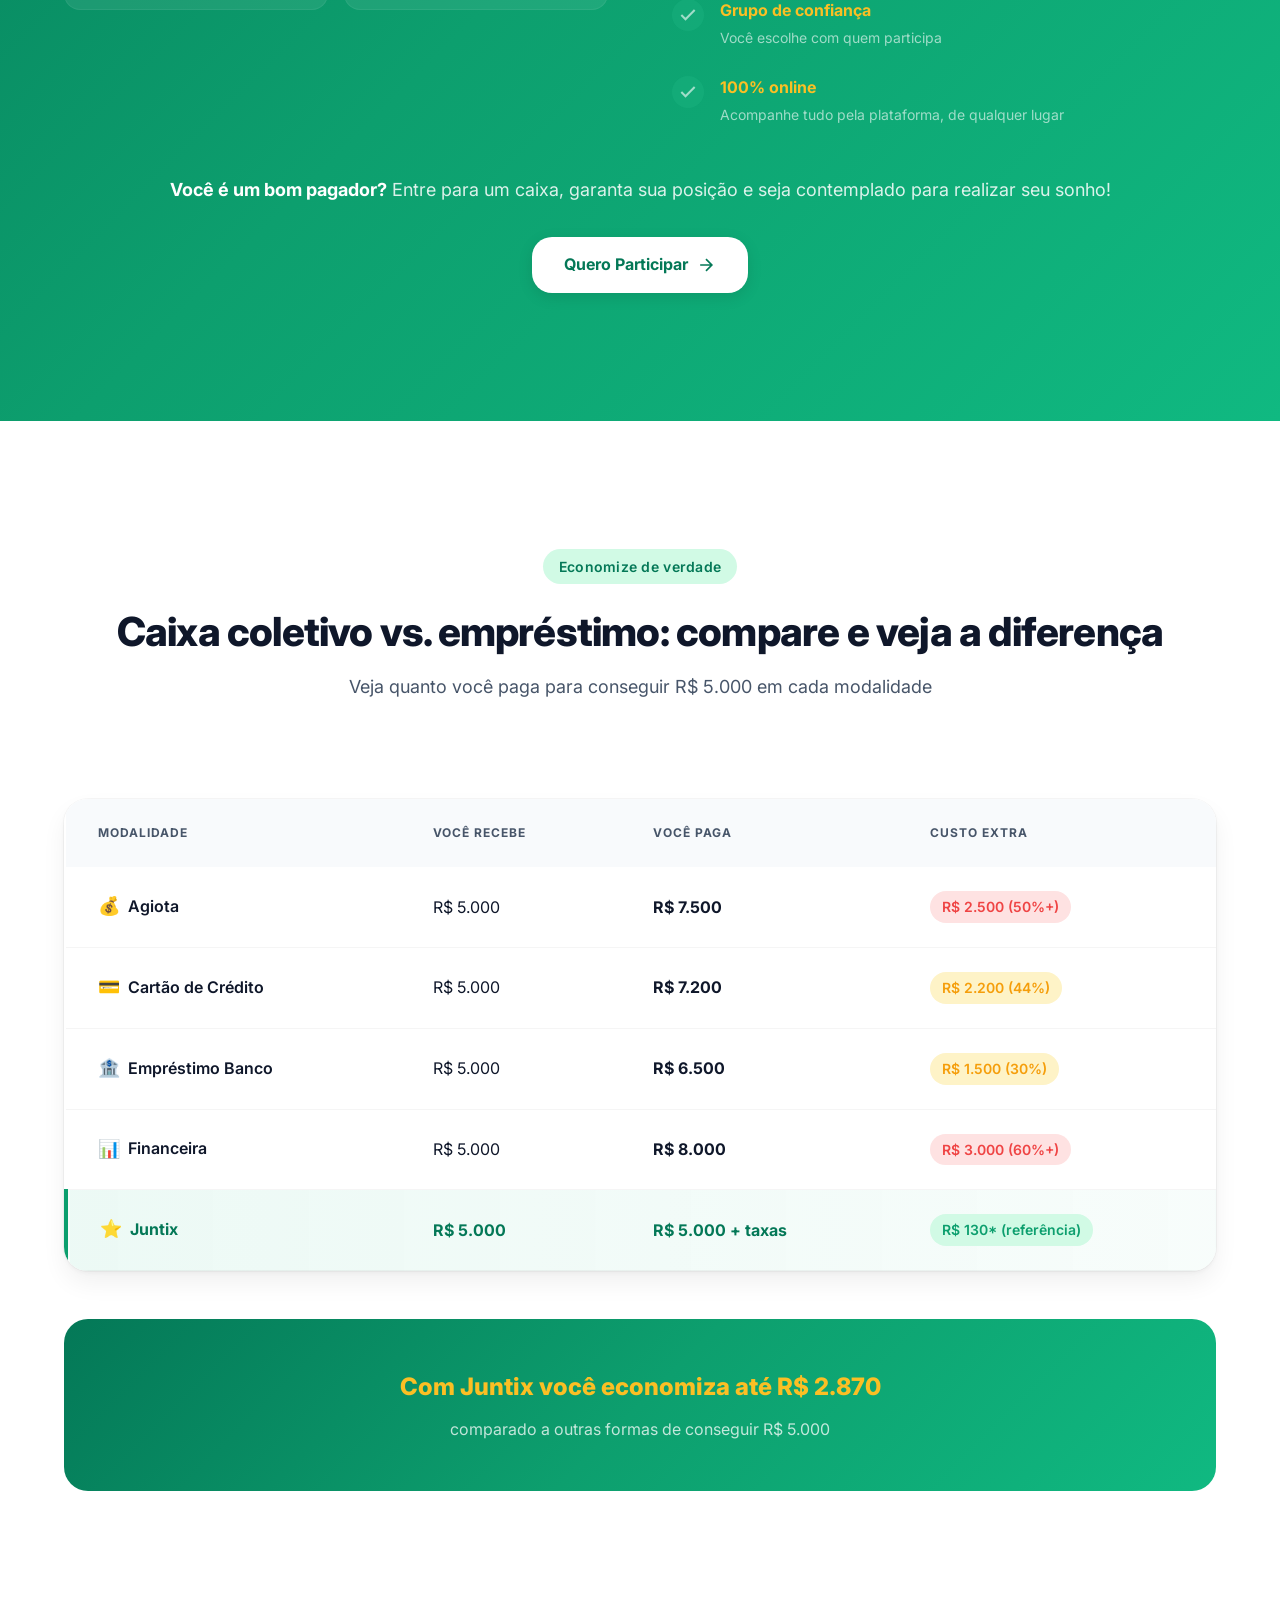
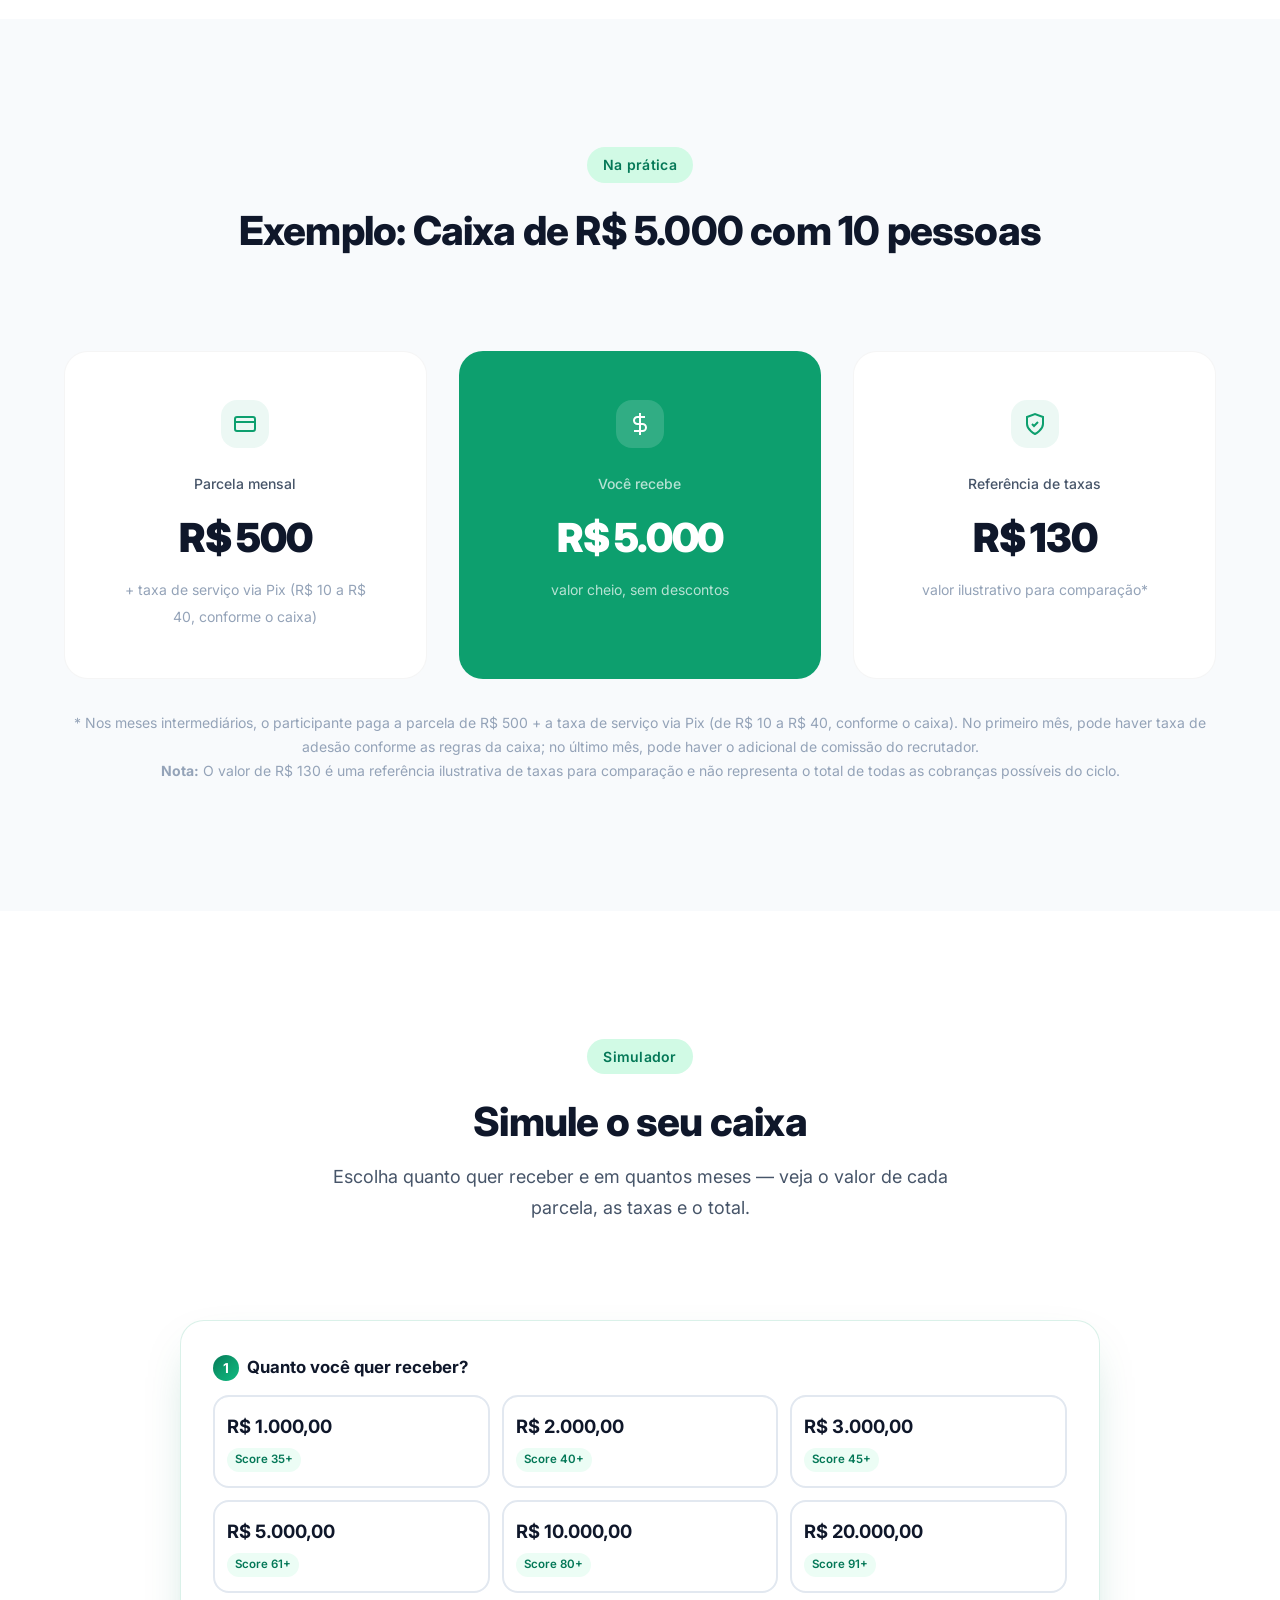
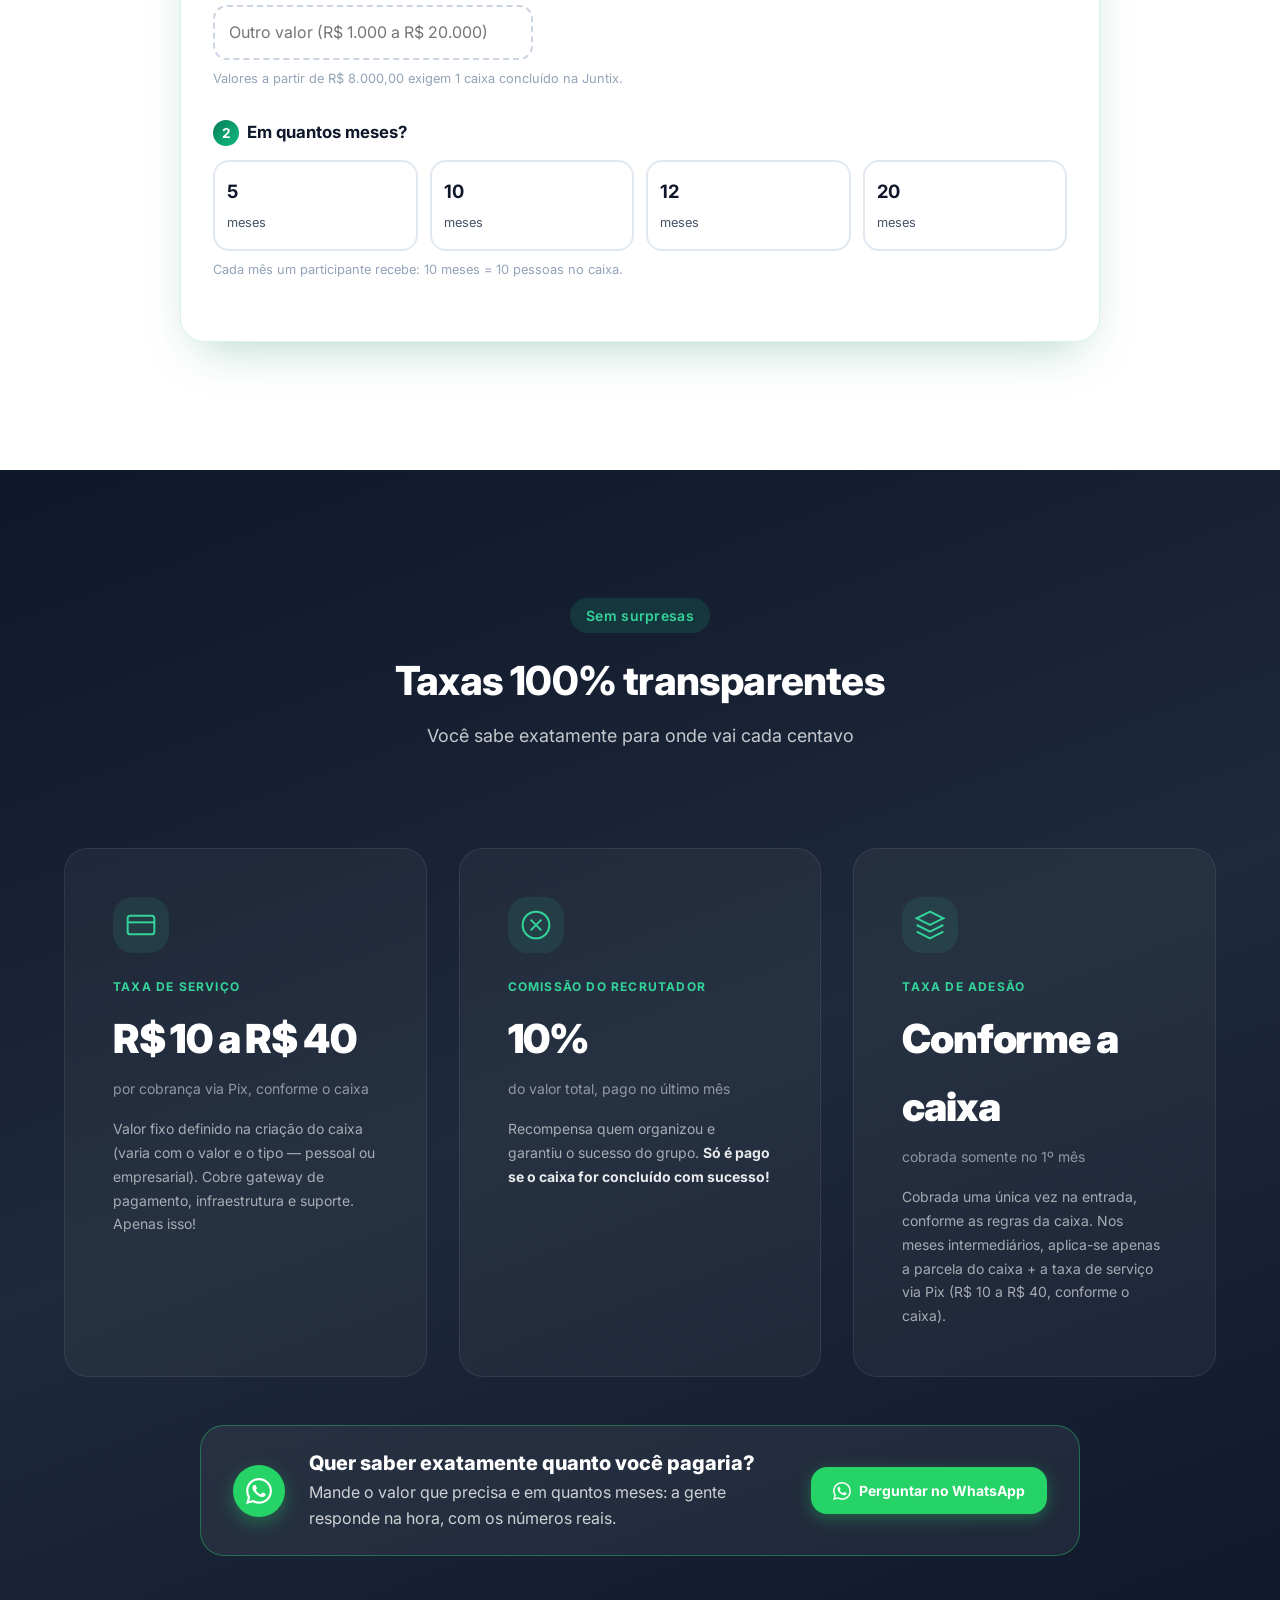
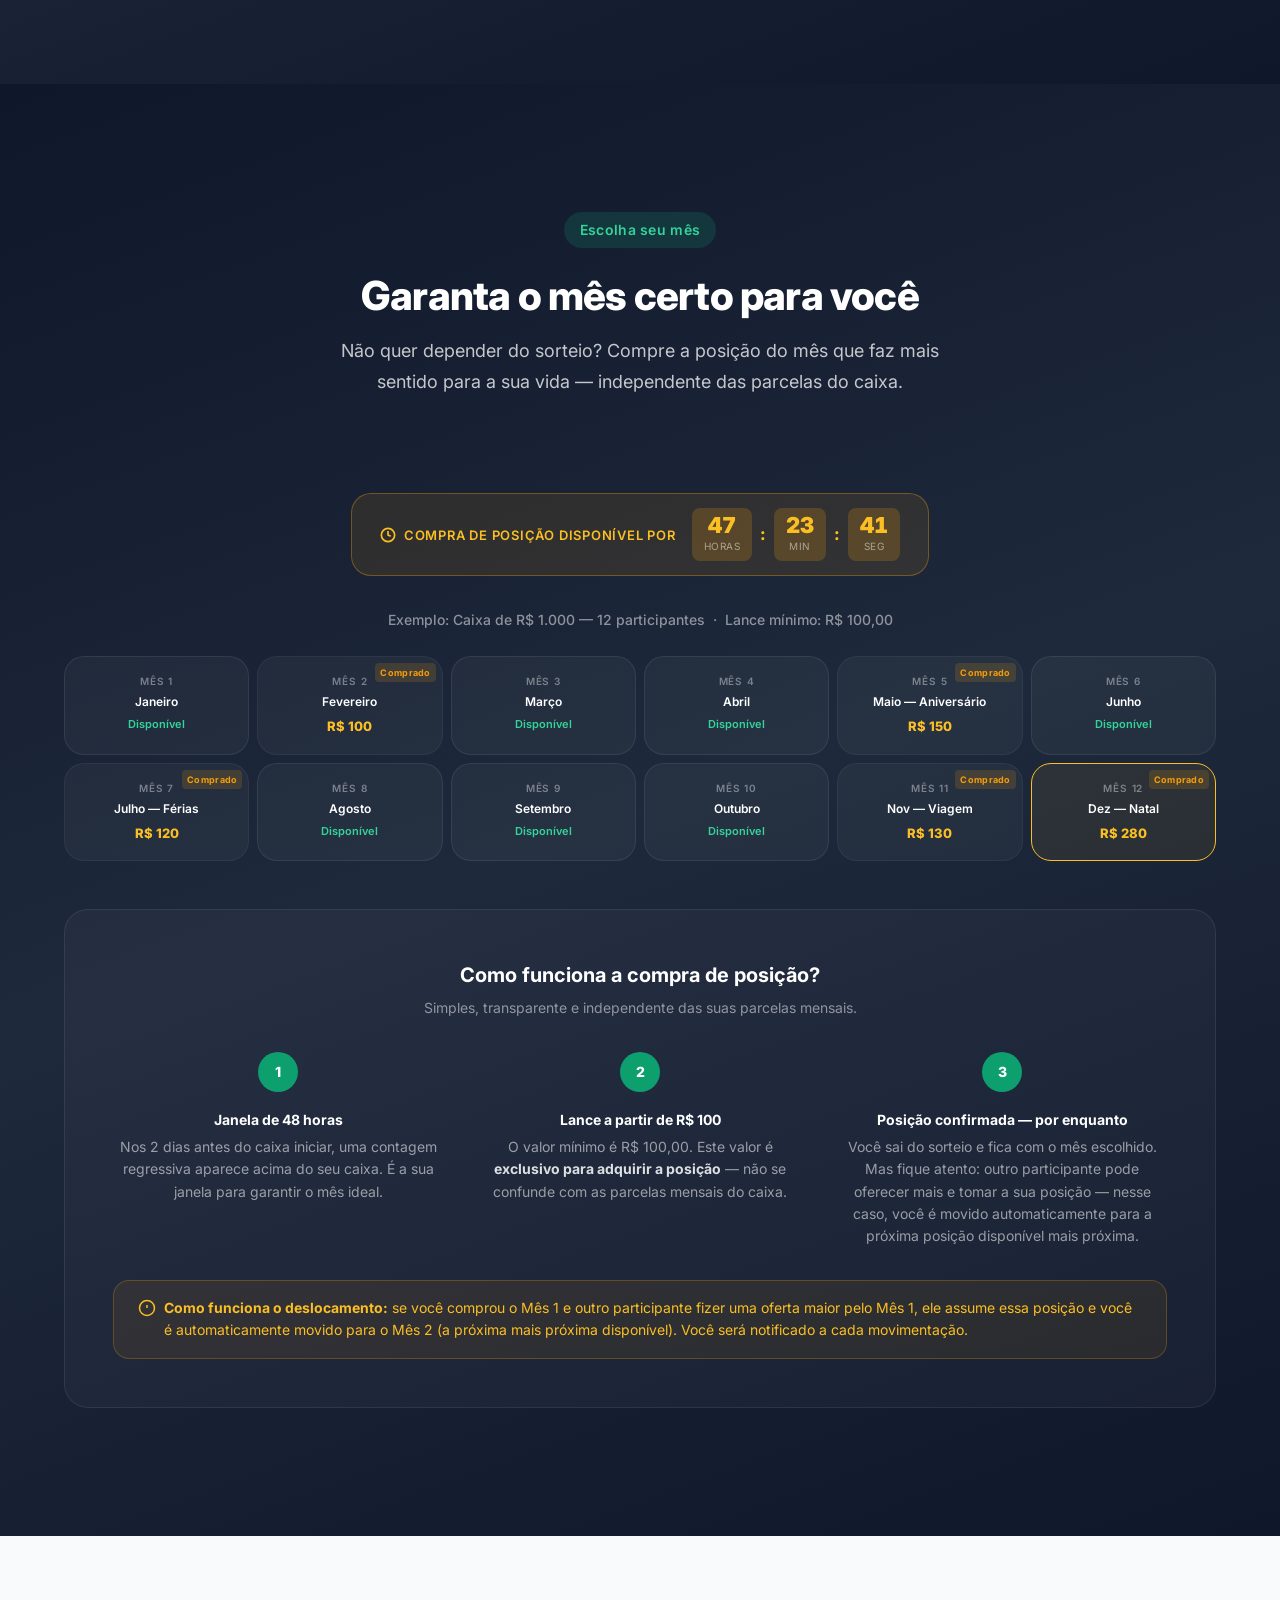
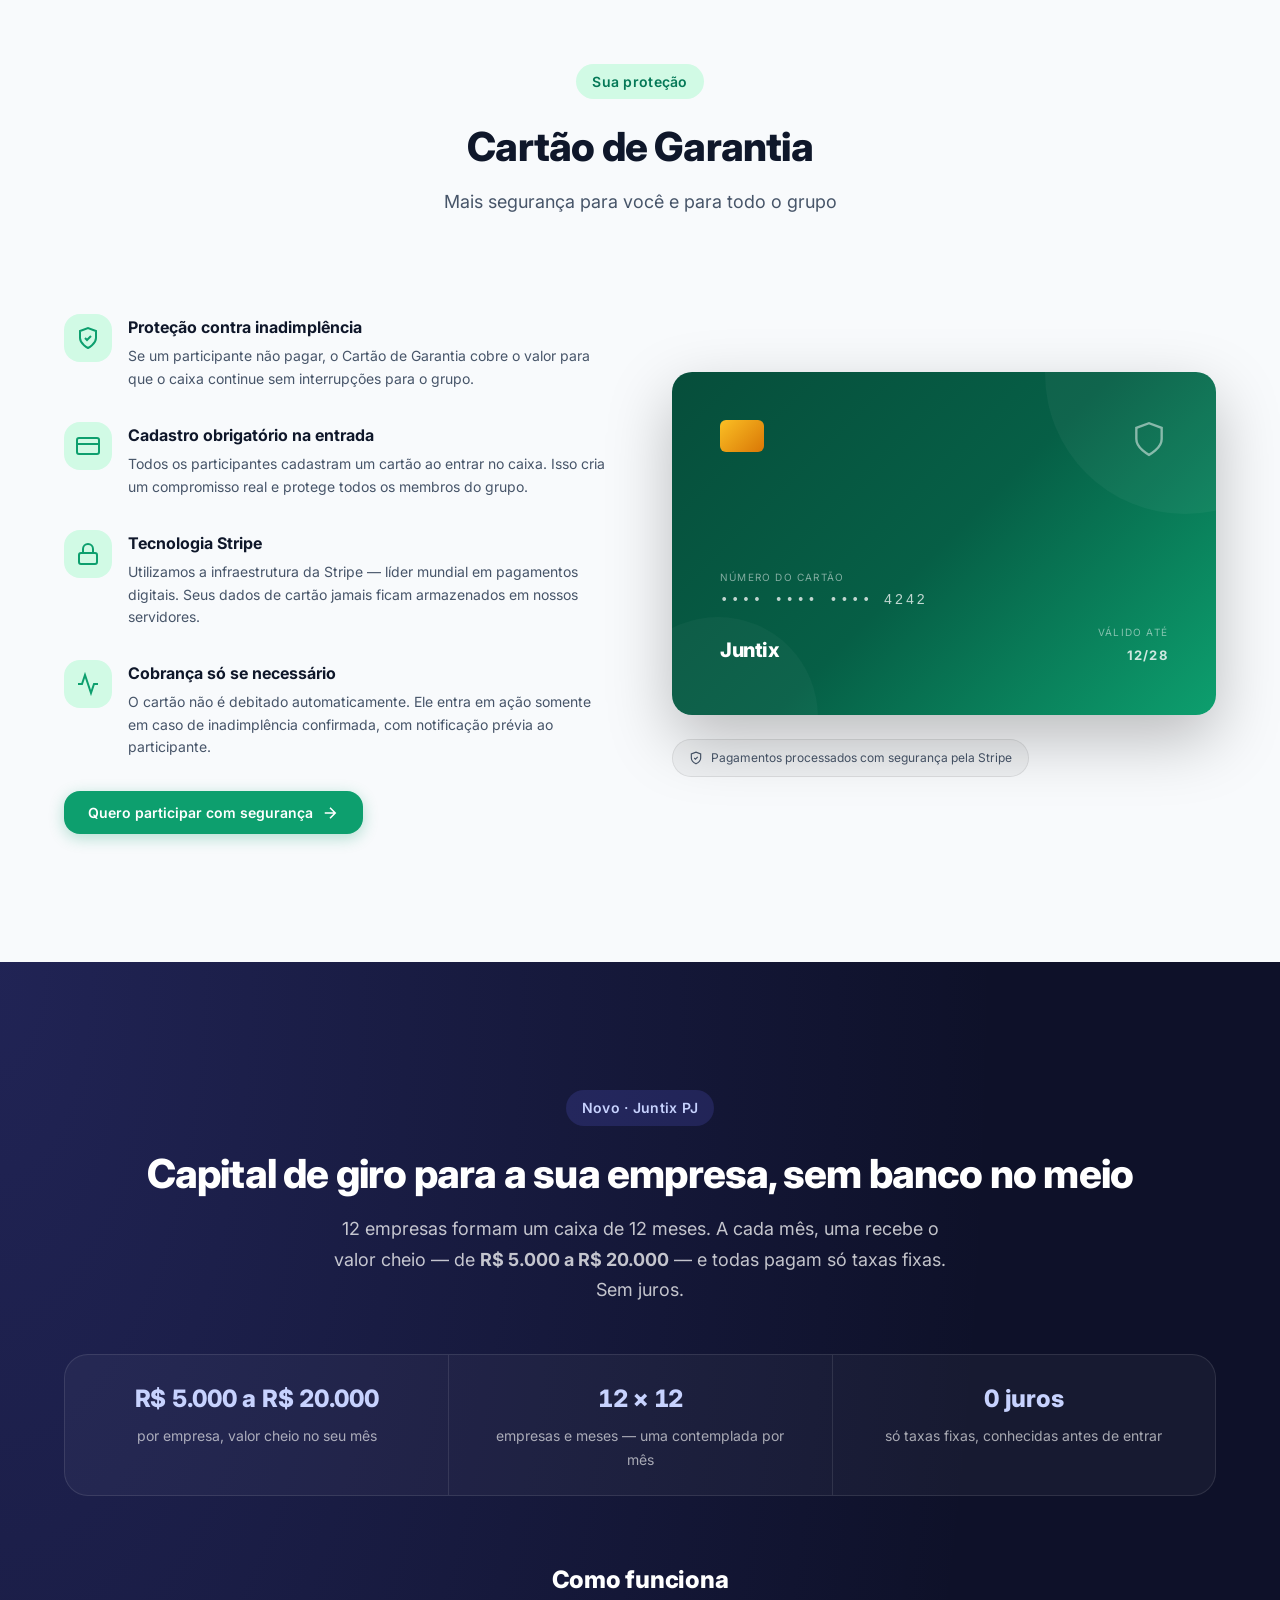
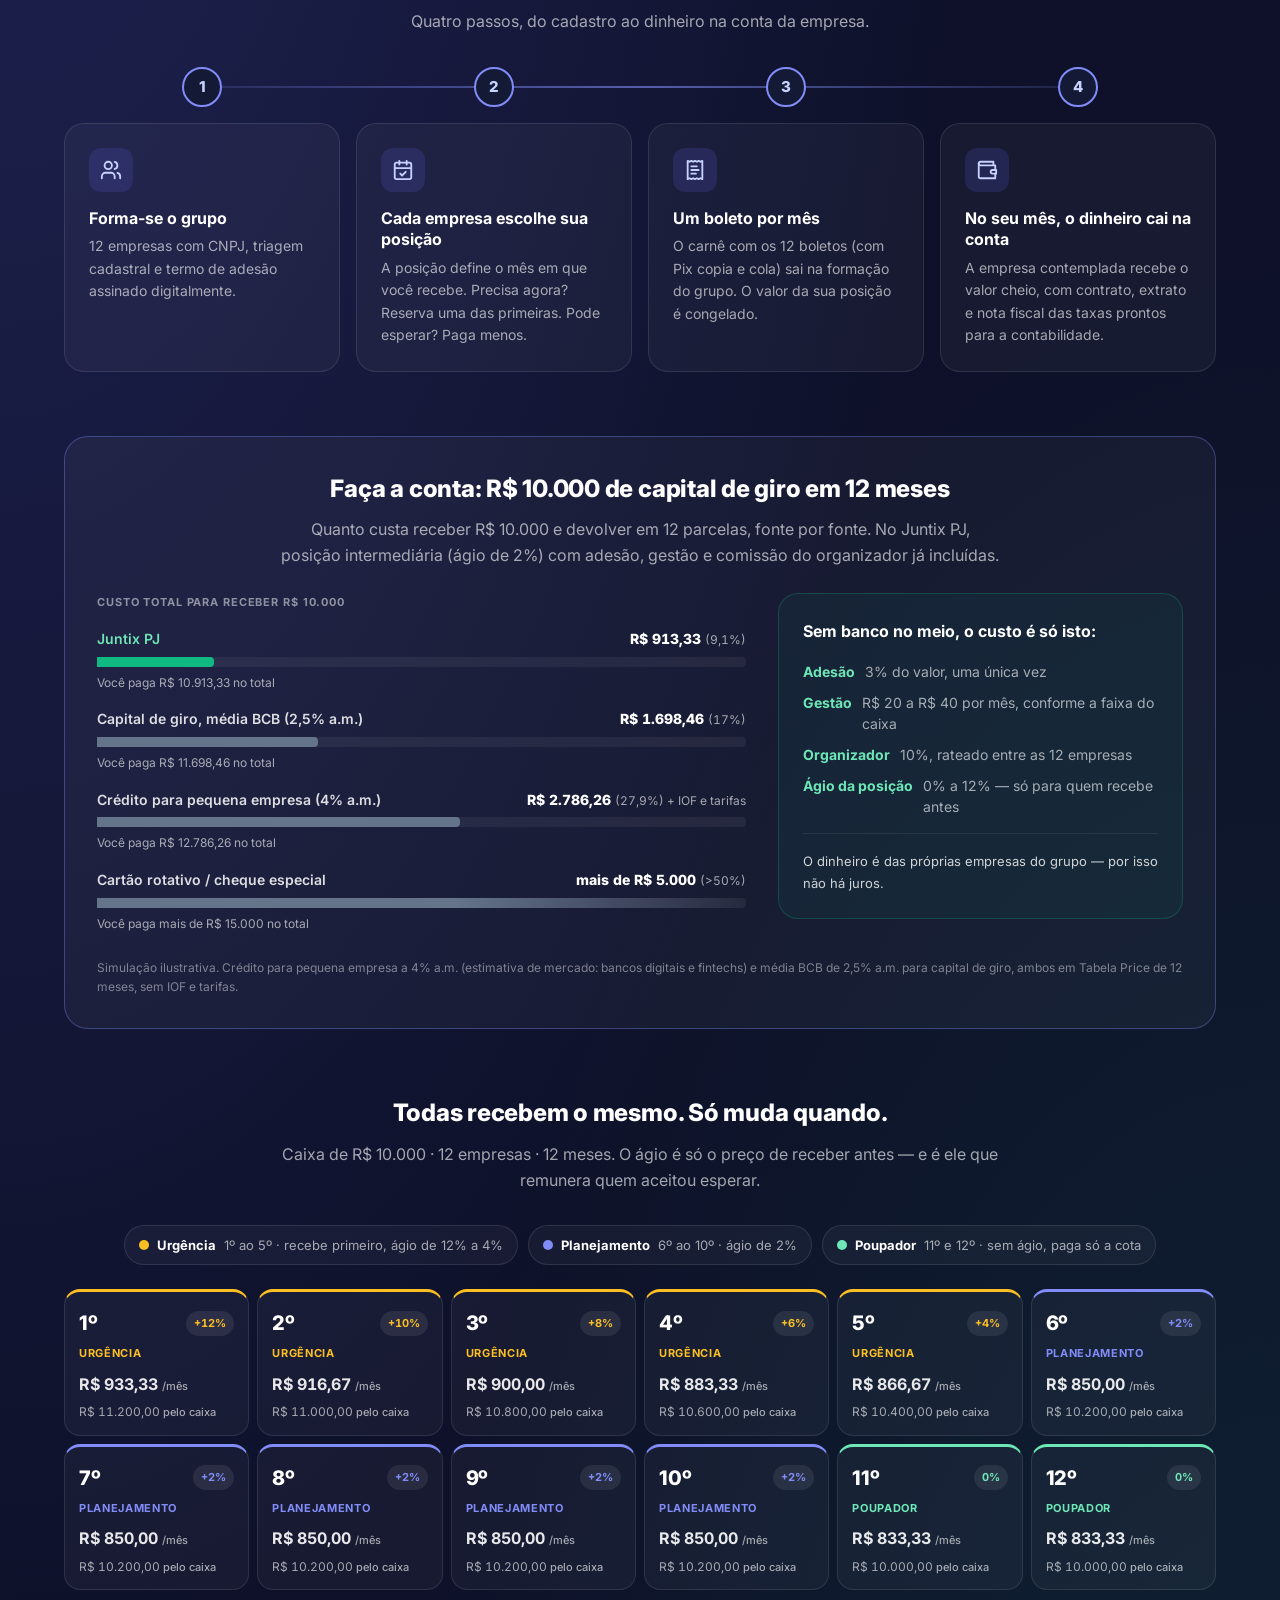
==== commit baf09c05: "feat(lp): convite do WhatsApp centralizado (bottom sheet) e botão flutuante com rótulo - O balão dei" ====
--- a/index.html
+++ b/index.html
@@ -26,8 +26,8 @@
         rel="stylesheet">
     <!-- ?v= é cache-busting: o .htaccess serve css/js com cache imutável de 1 ano.
          Bumpar a versão em TODOS os .html a cada deploy que mude css/js. -->
-    <link rel="preload" href="styles.css?v=20261018" as="style">
-    <link rel="stylesheet" href="styles.css?v=20261018">
+    <link rel="preload" href="styles.css?v=20261017" as="style">
+    <link rel="stylesheet" href="styles.css?v=20261017">
     <link rel="icon" type="image/png" sizes="32x32" href="logo/favicon-32.png">
     <link rel="stylesheet" href="simulador.css?v=20261015">
     <link rel="icon" type="image/png" href="logo/logo_juntix.png">
@@ -2356,10 +2356,10 @@
         </div>
     </noscript>
 
-    <script src="translations.js?v=20261018" defer></script>
+    <script src="translations.js?v=20261017" defer></script>
     <script src="i18n.js?v=20261017" defer></script>
     <script src="simulador.js?v=20261015" defer></script>
-    <script src="script.js?v=20261018" defer></script>
+    <script src="script.js?v=20261017" defer></script>
 
     <!-- Google Calendar Appointment Scheduling begin -->
     <link href="https://calendar.google.com/calendar/scheduling-button-script.css" rel="stylesheet">
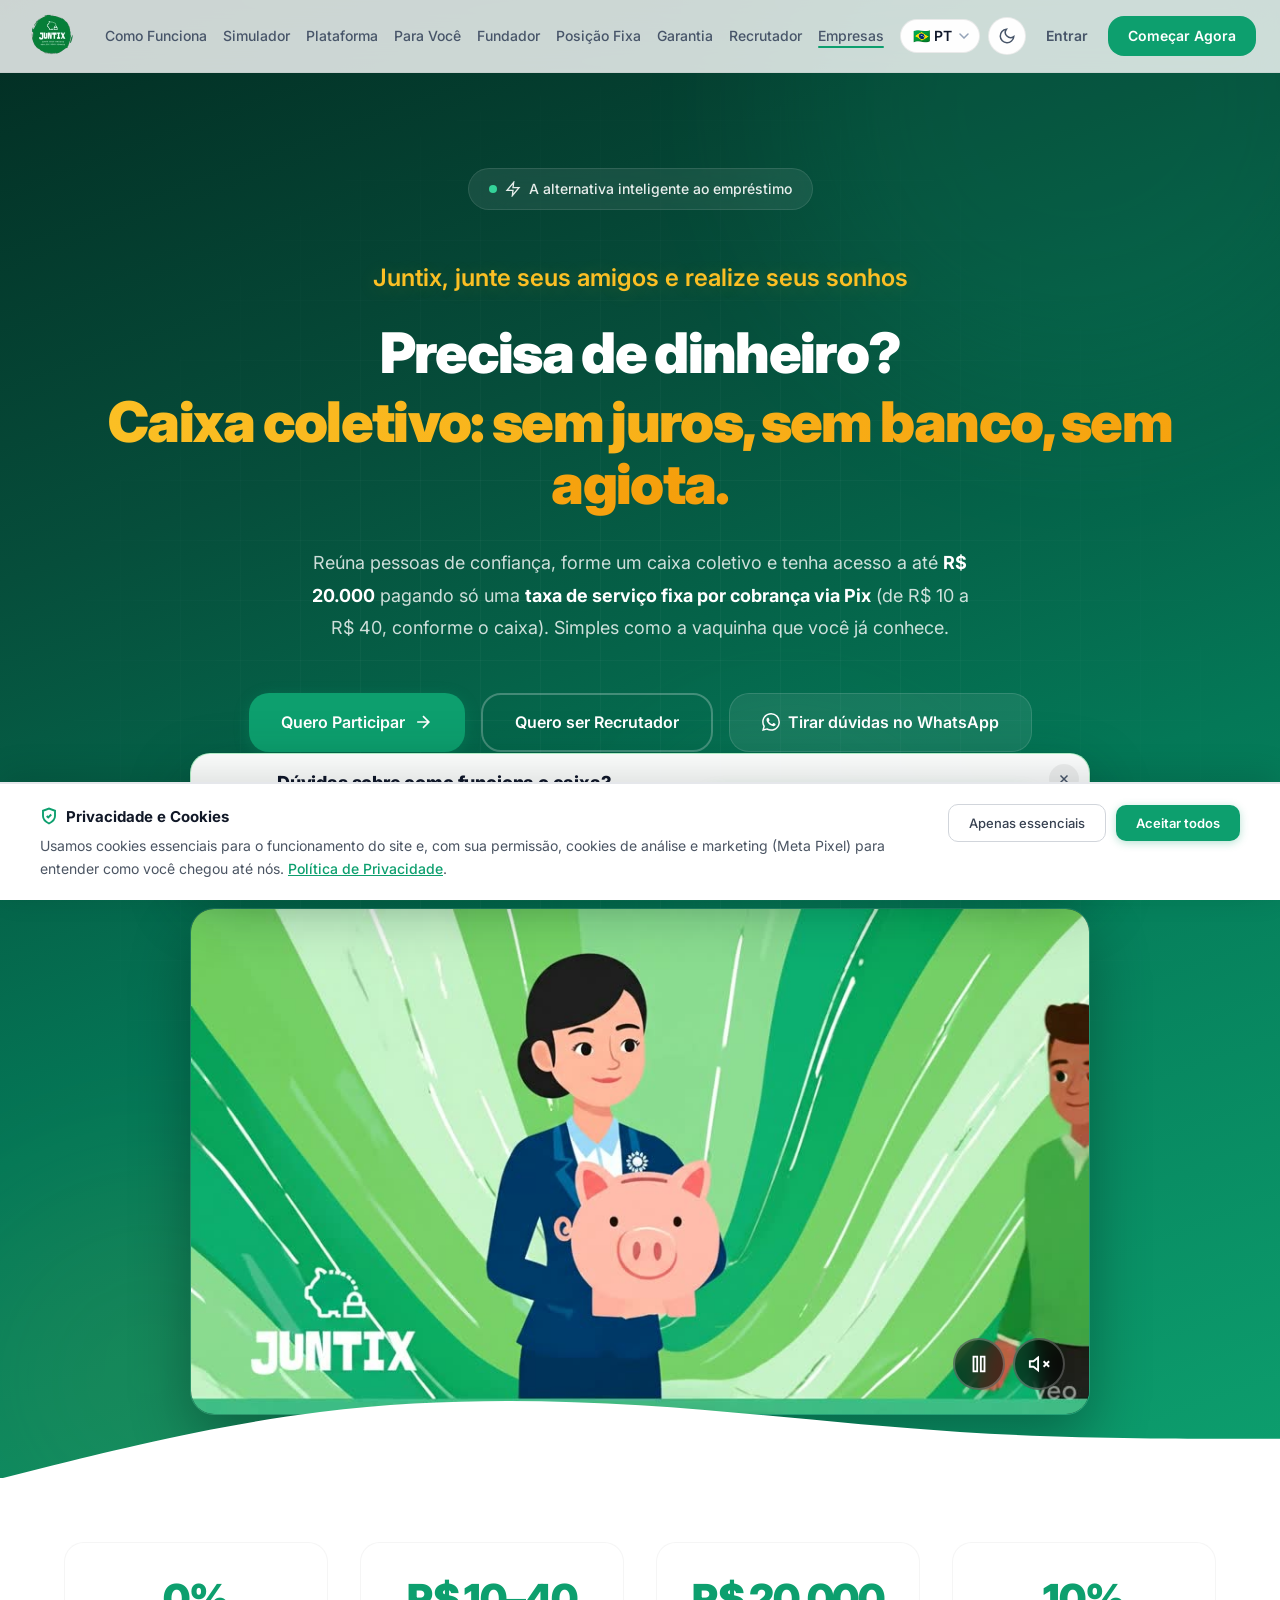
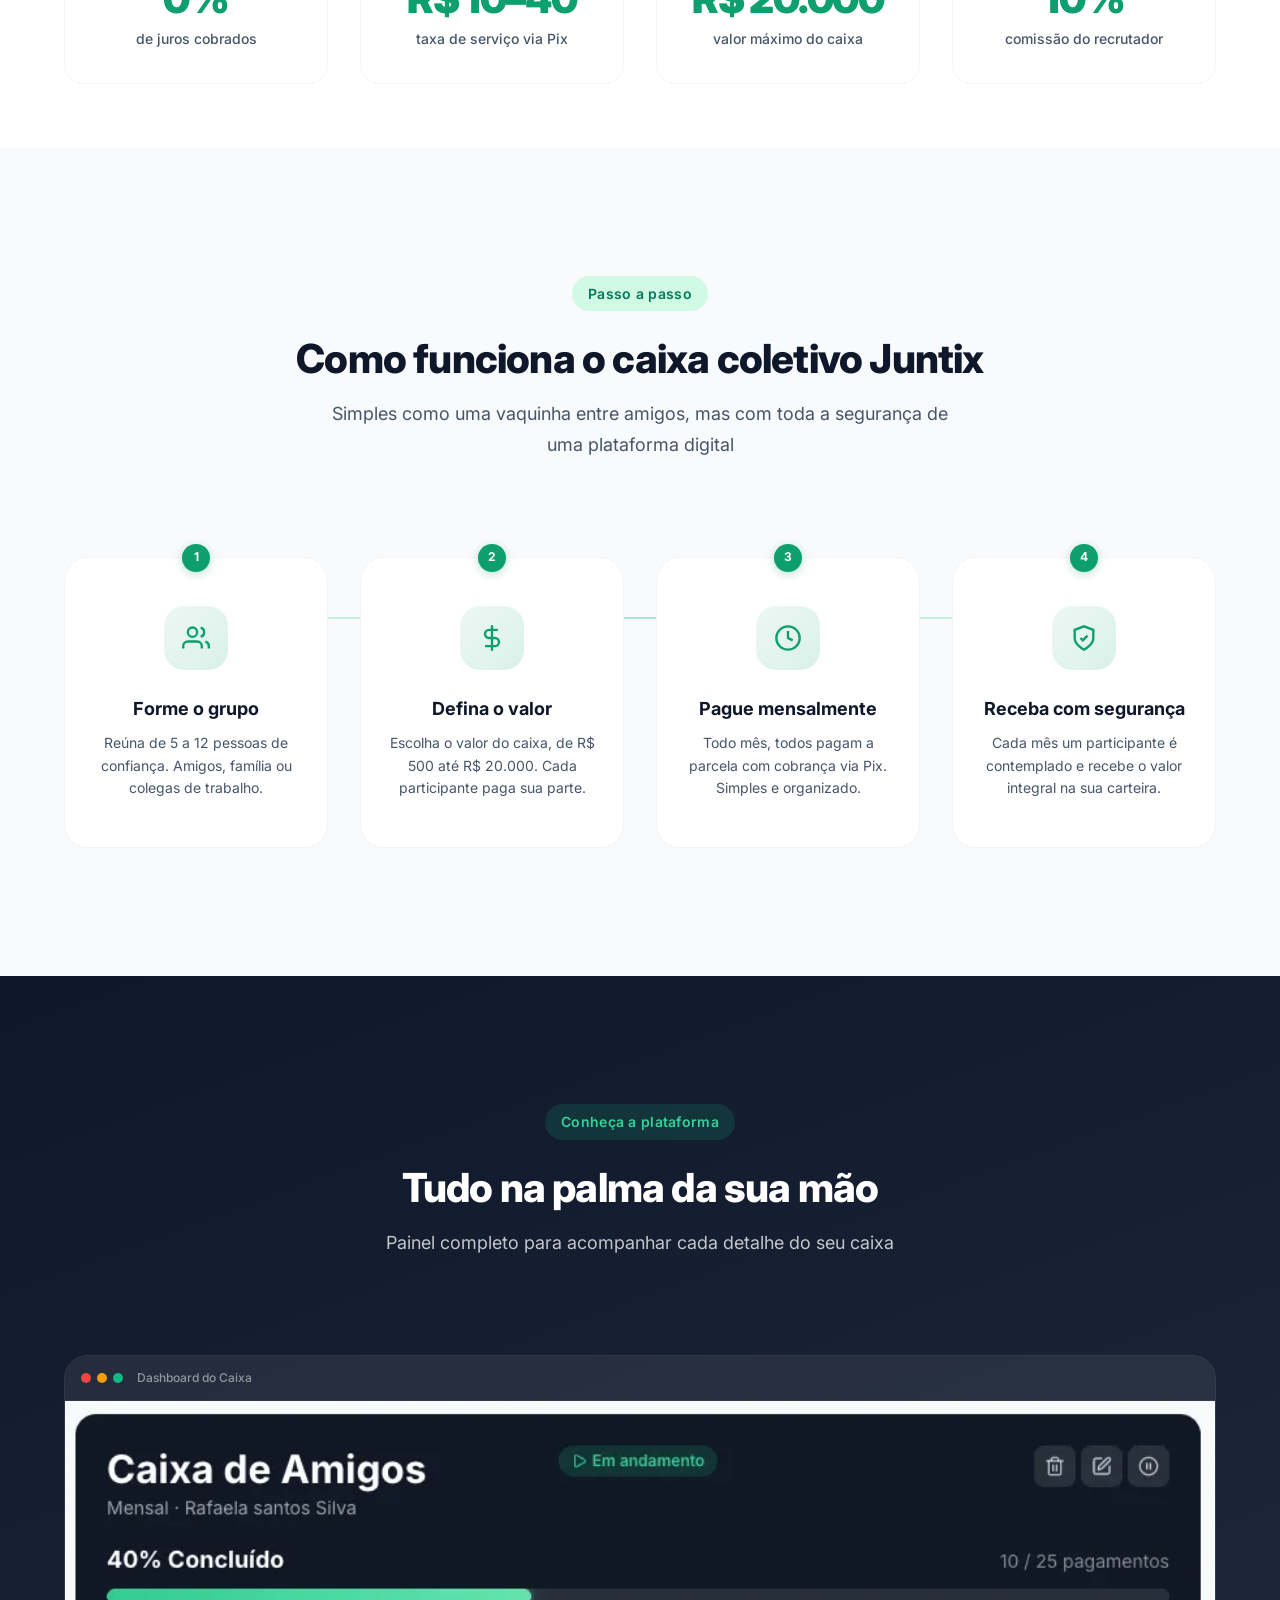
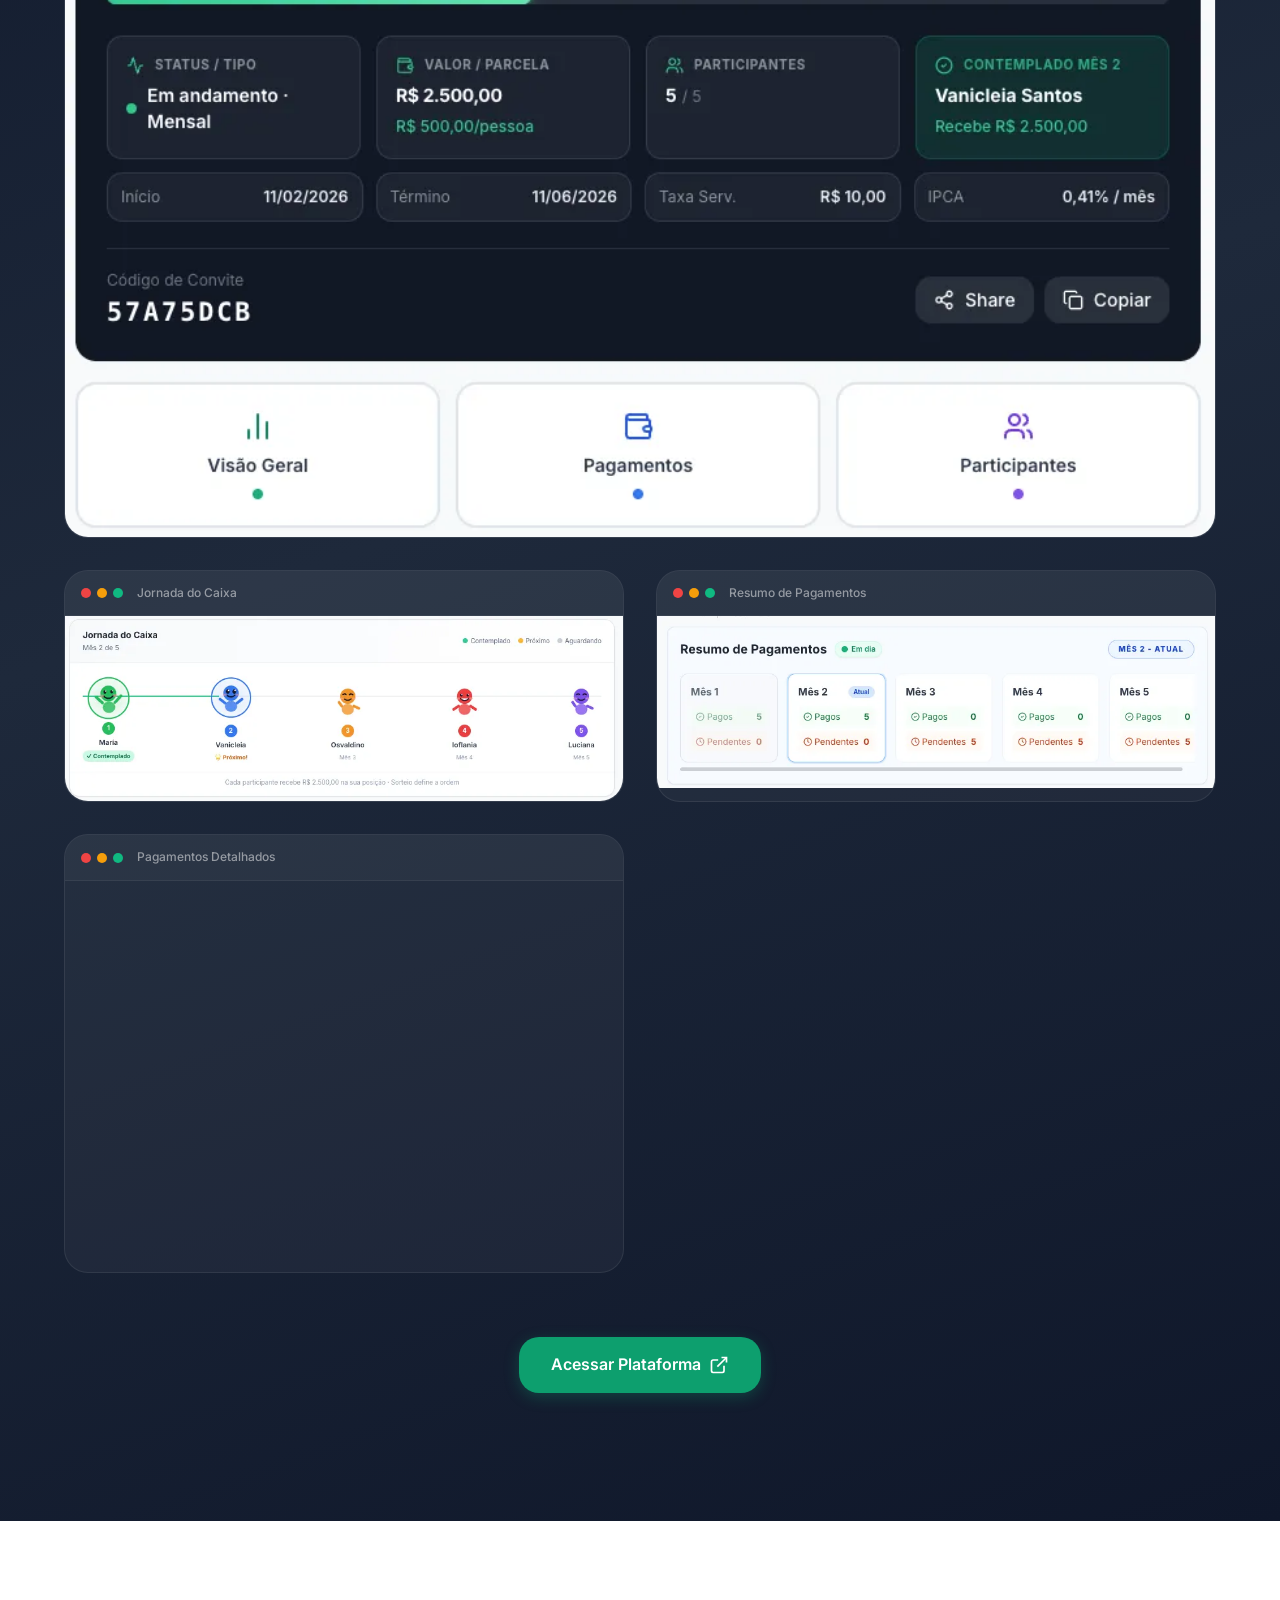
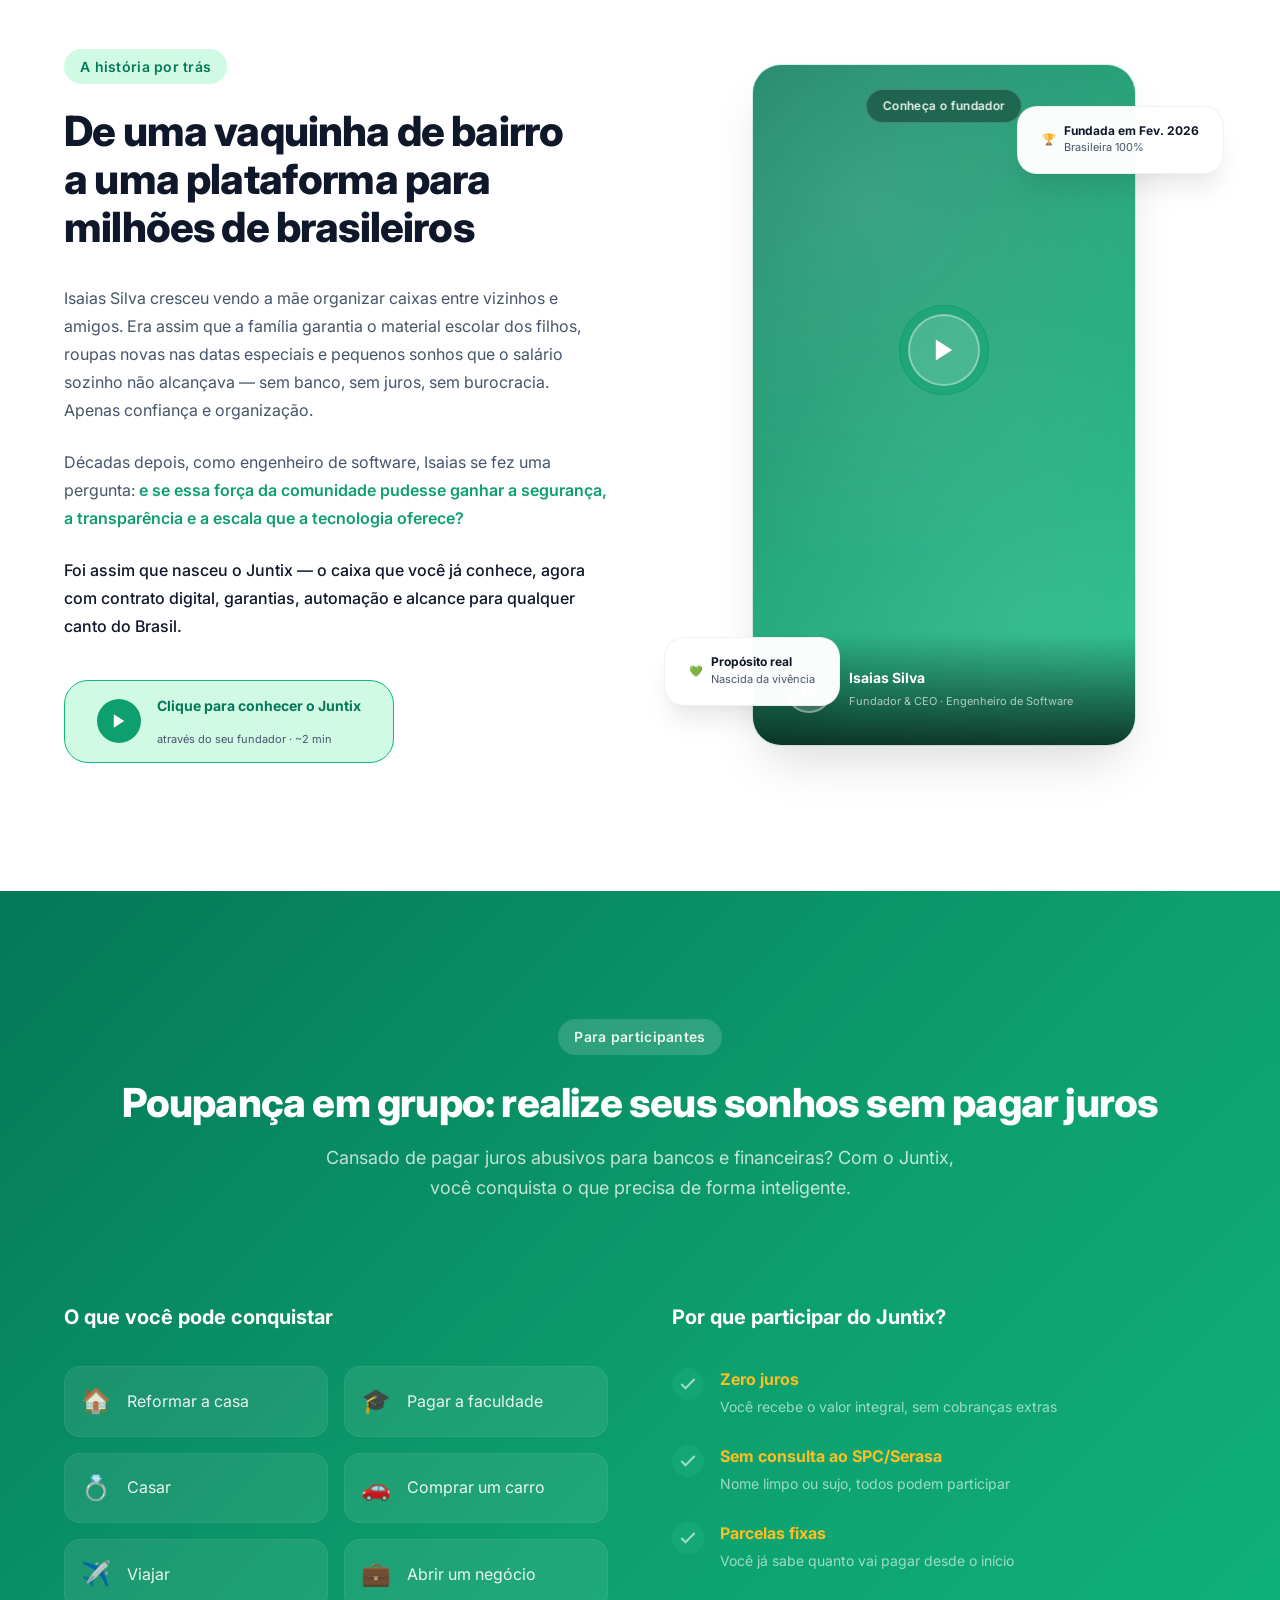
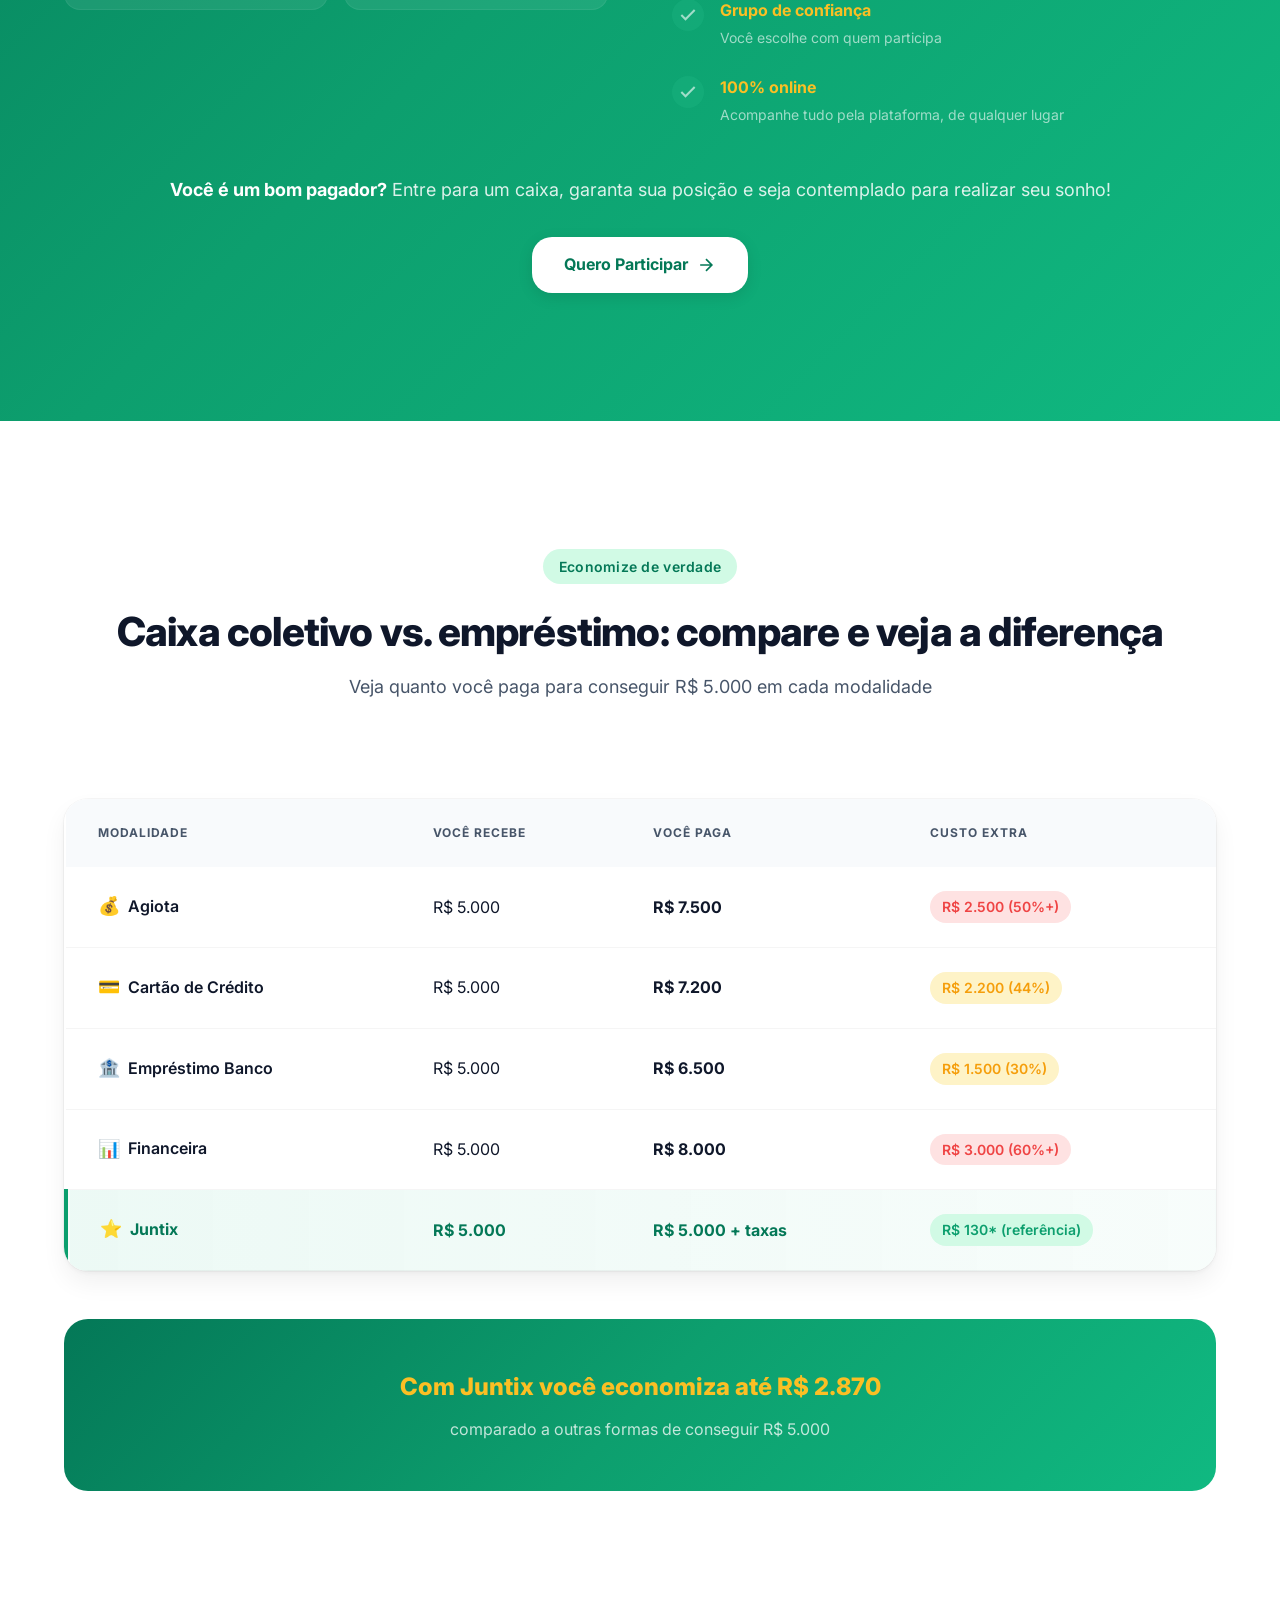
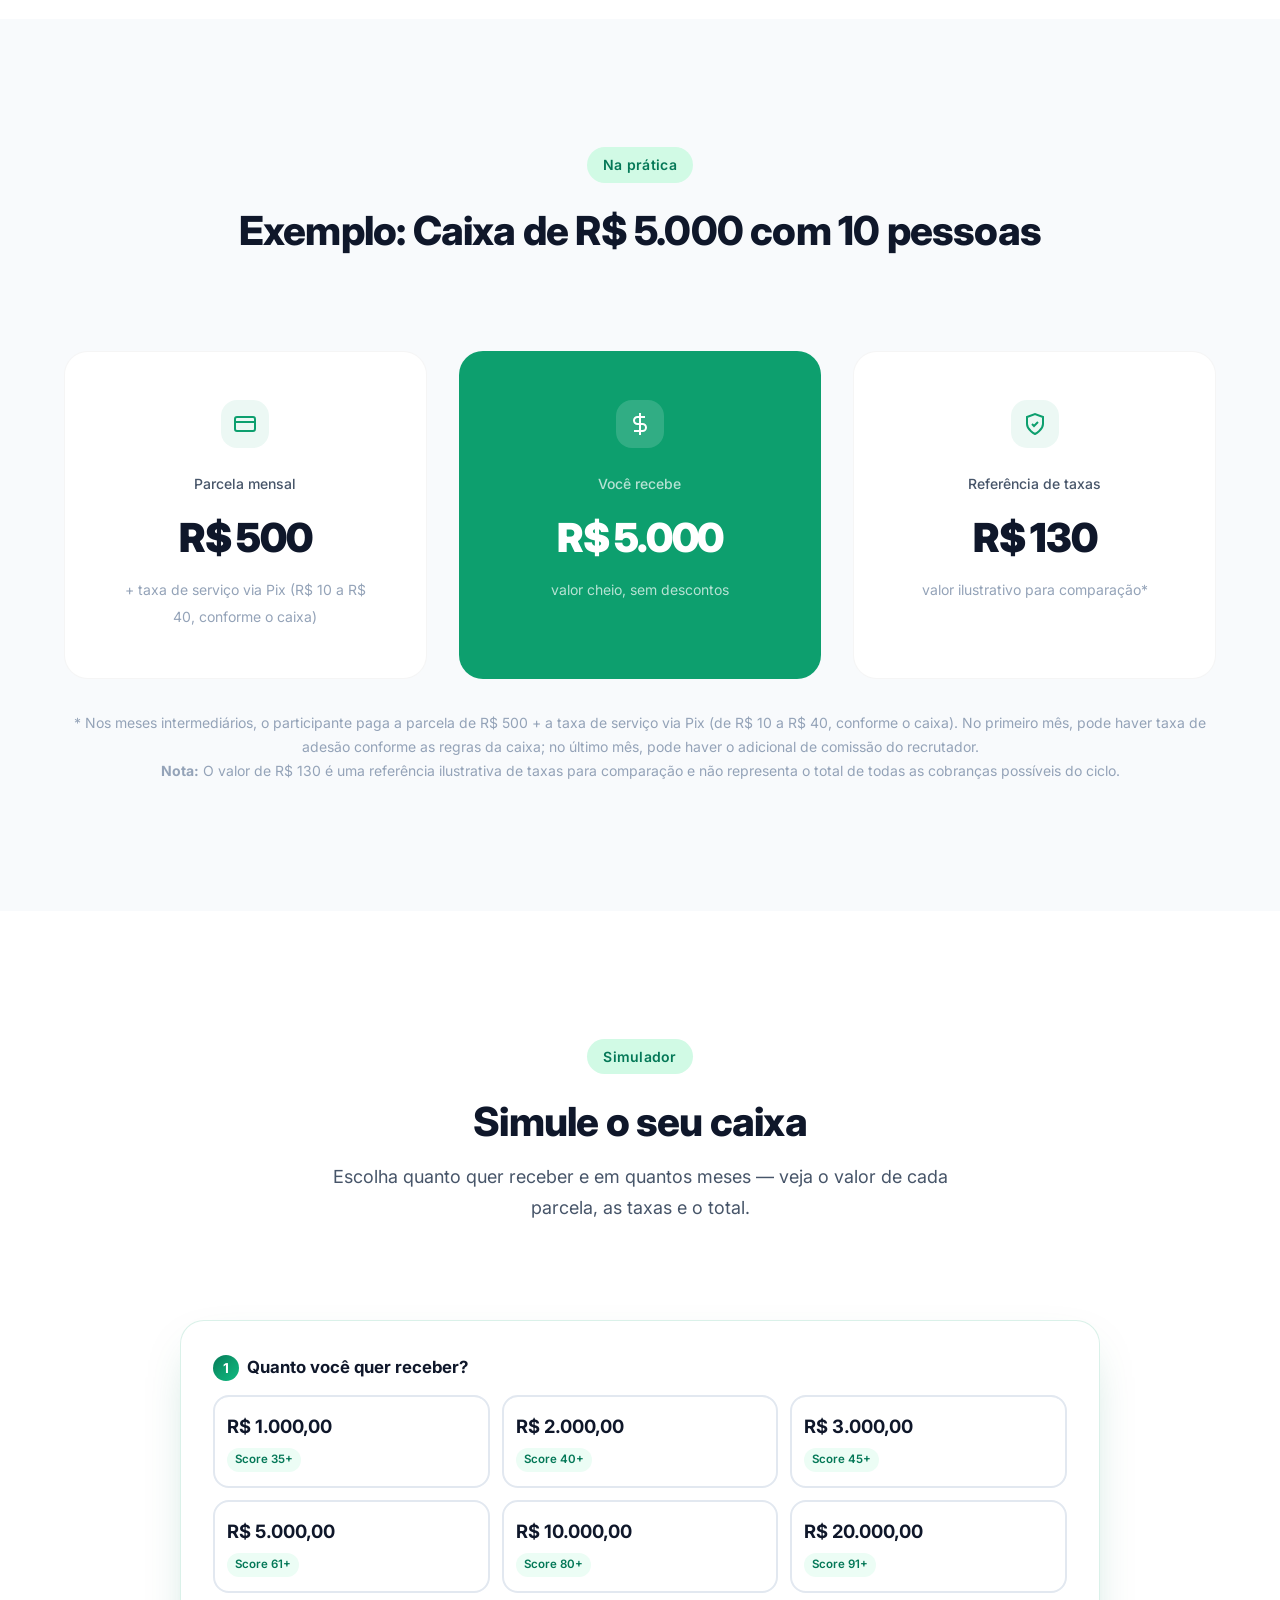
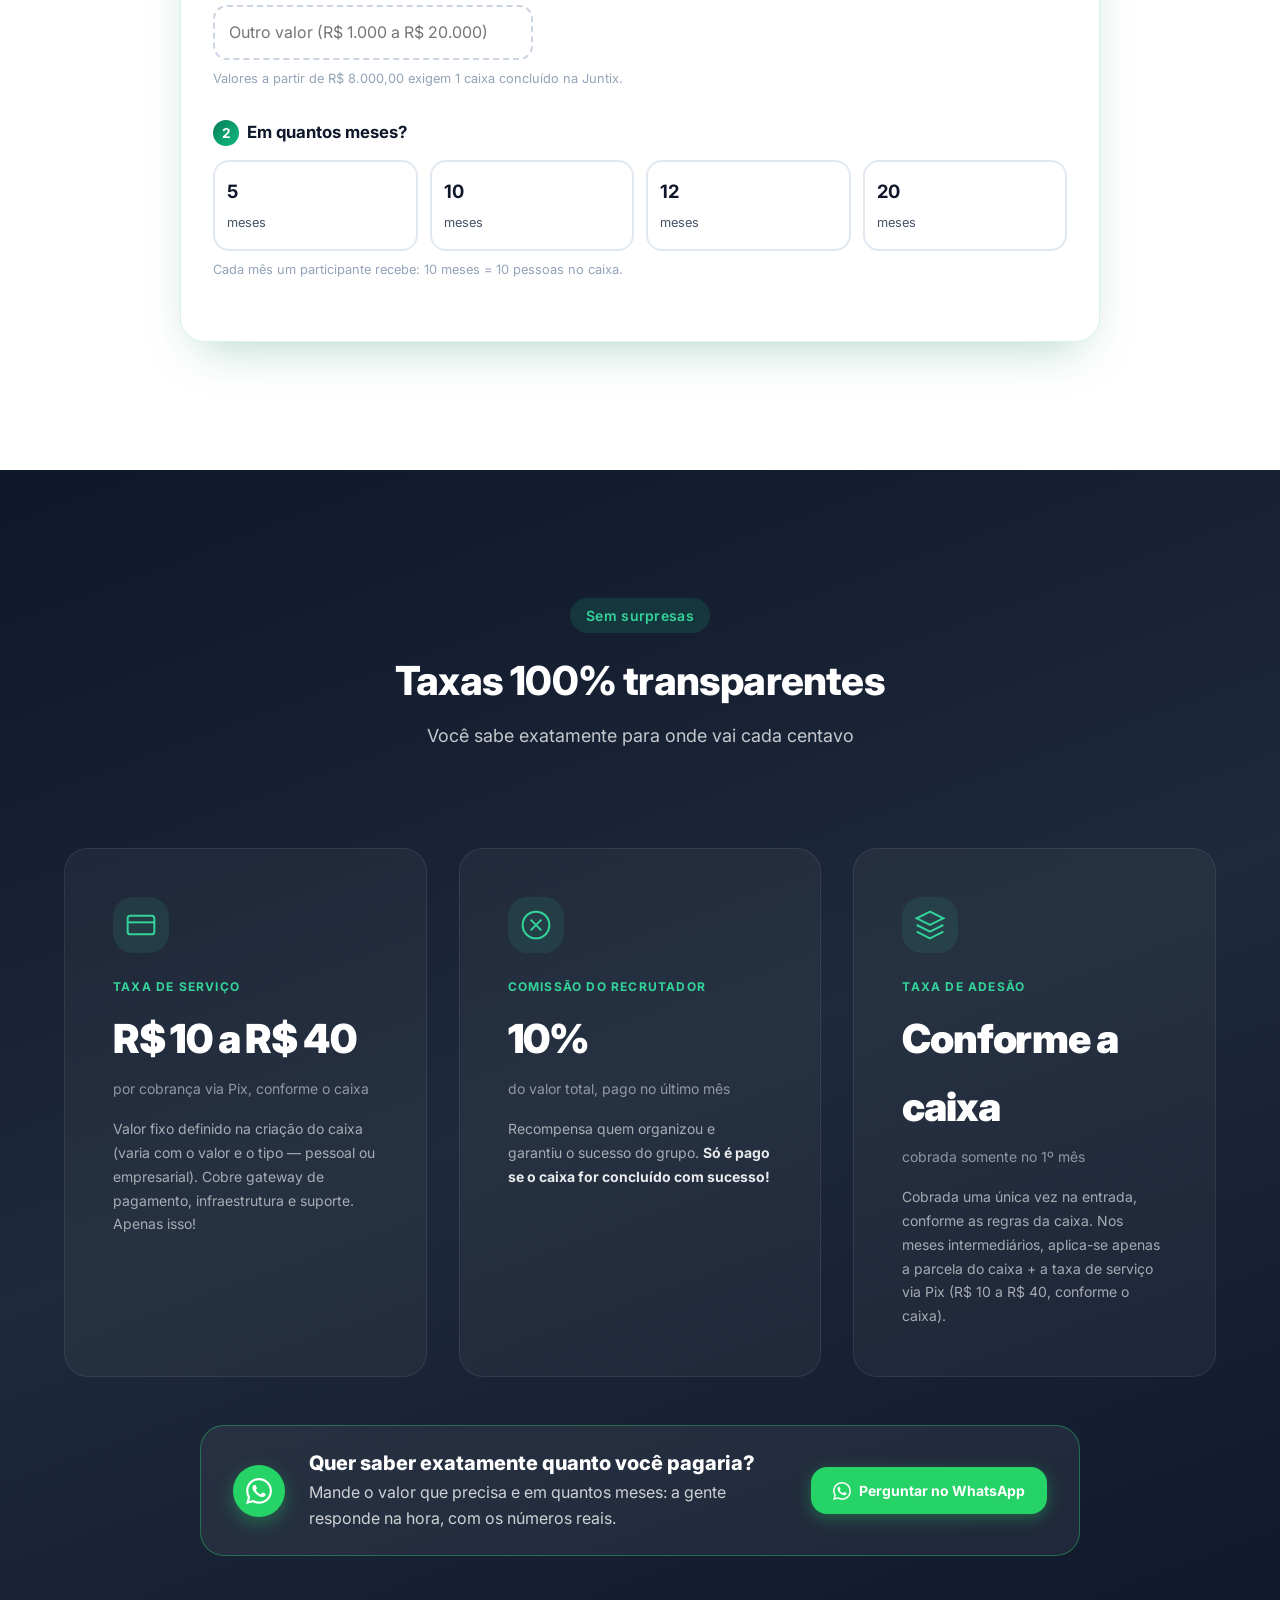
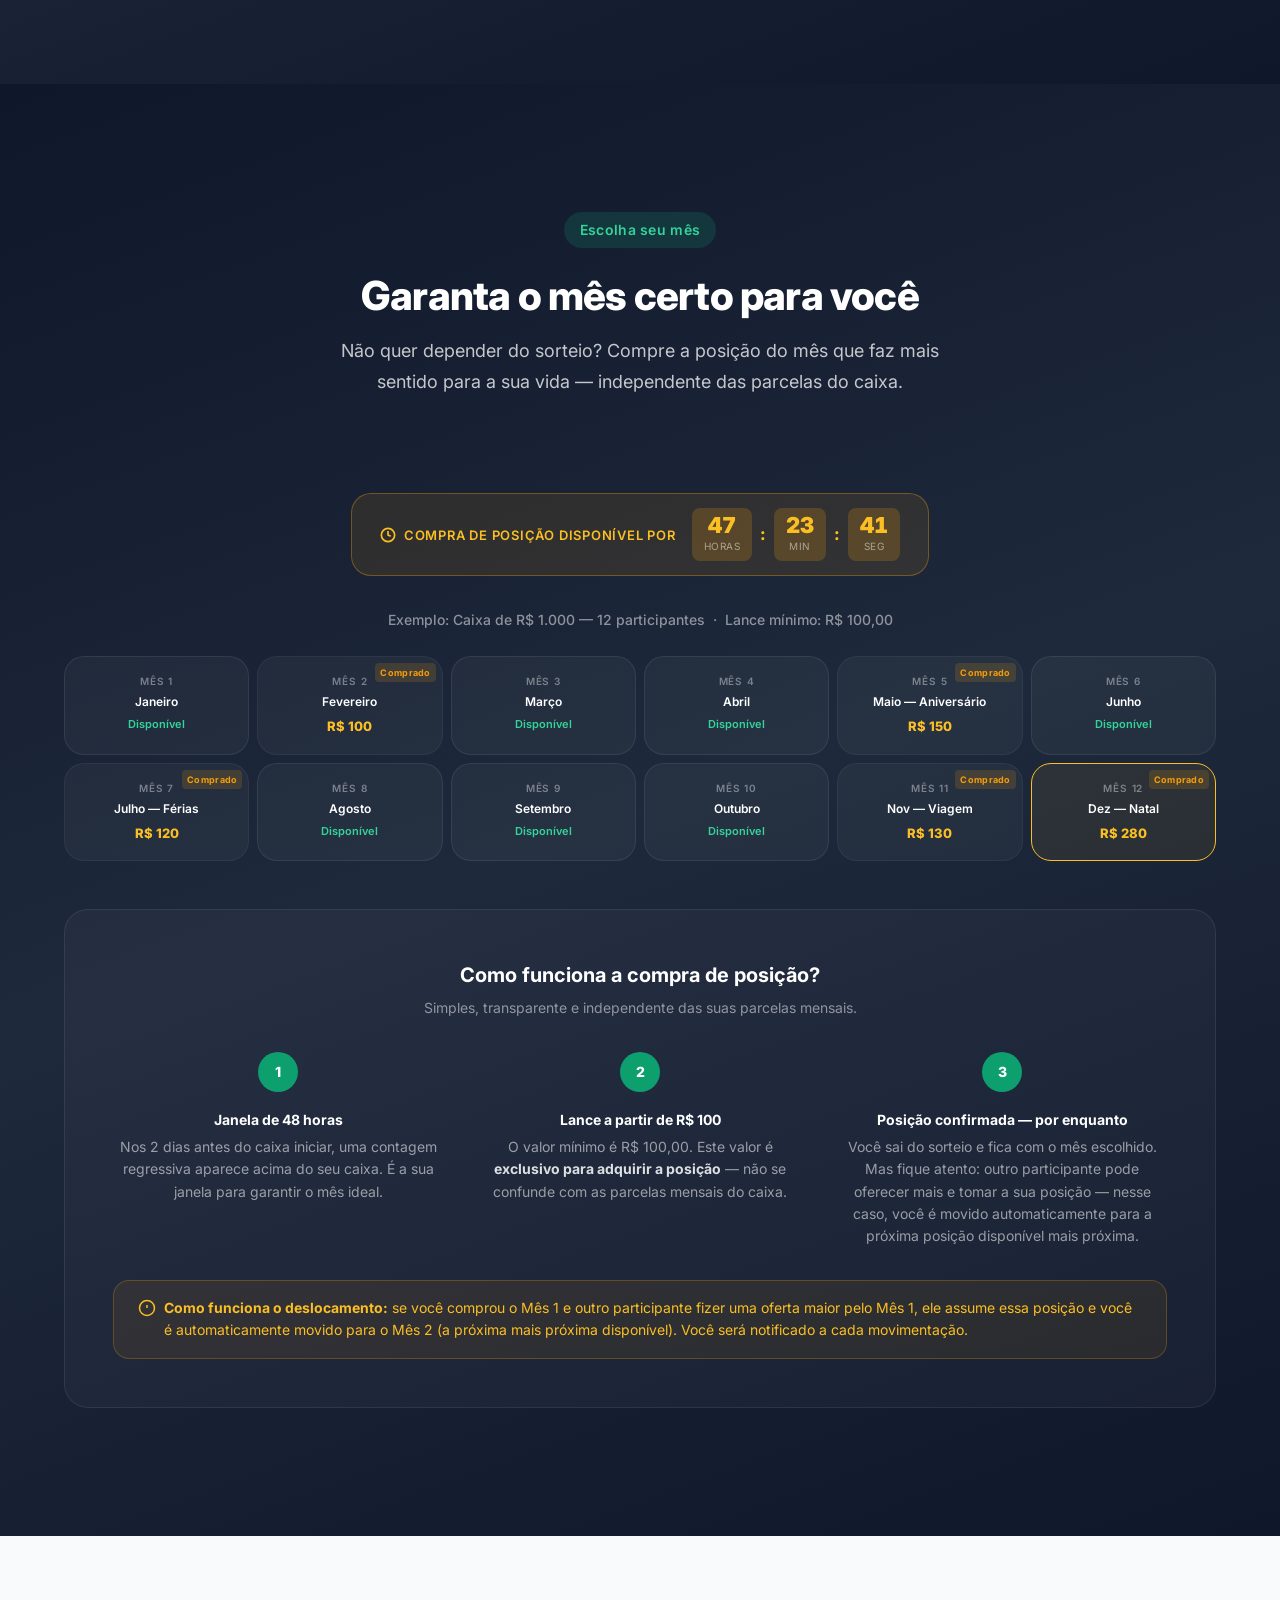
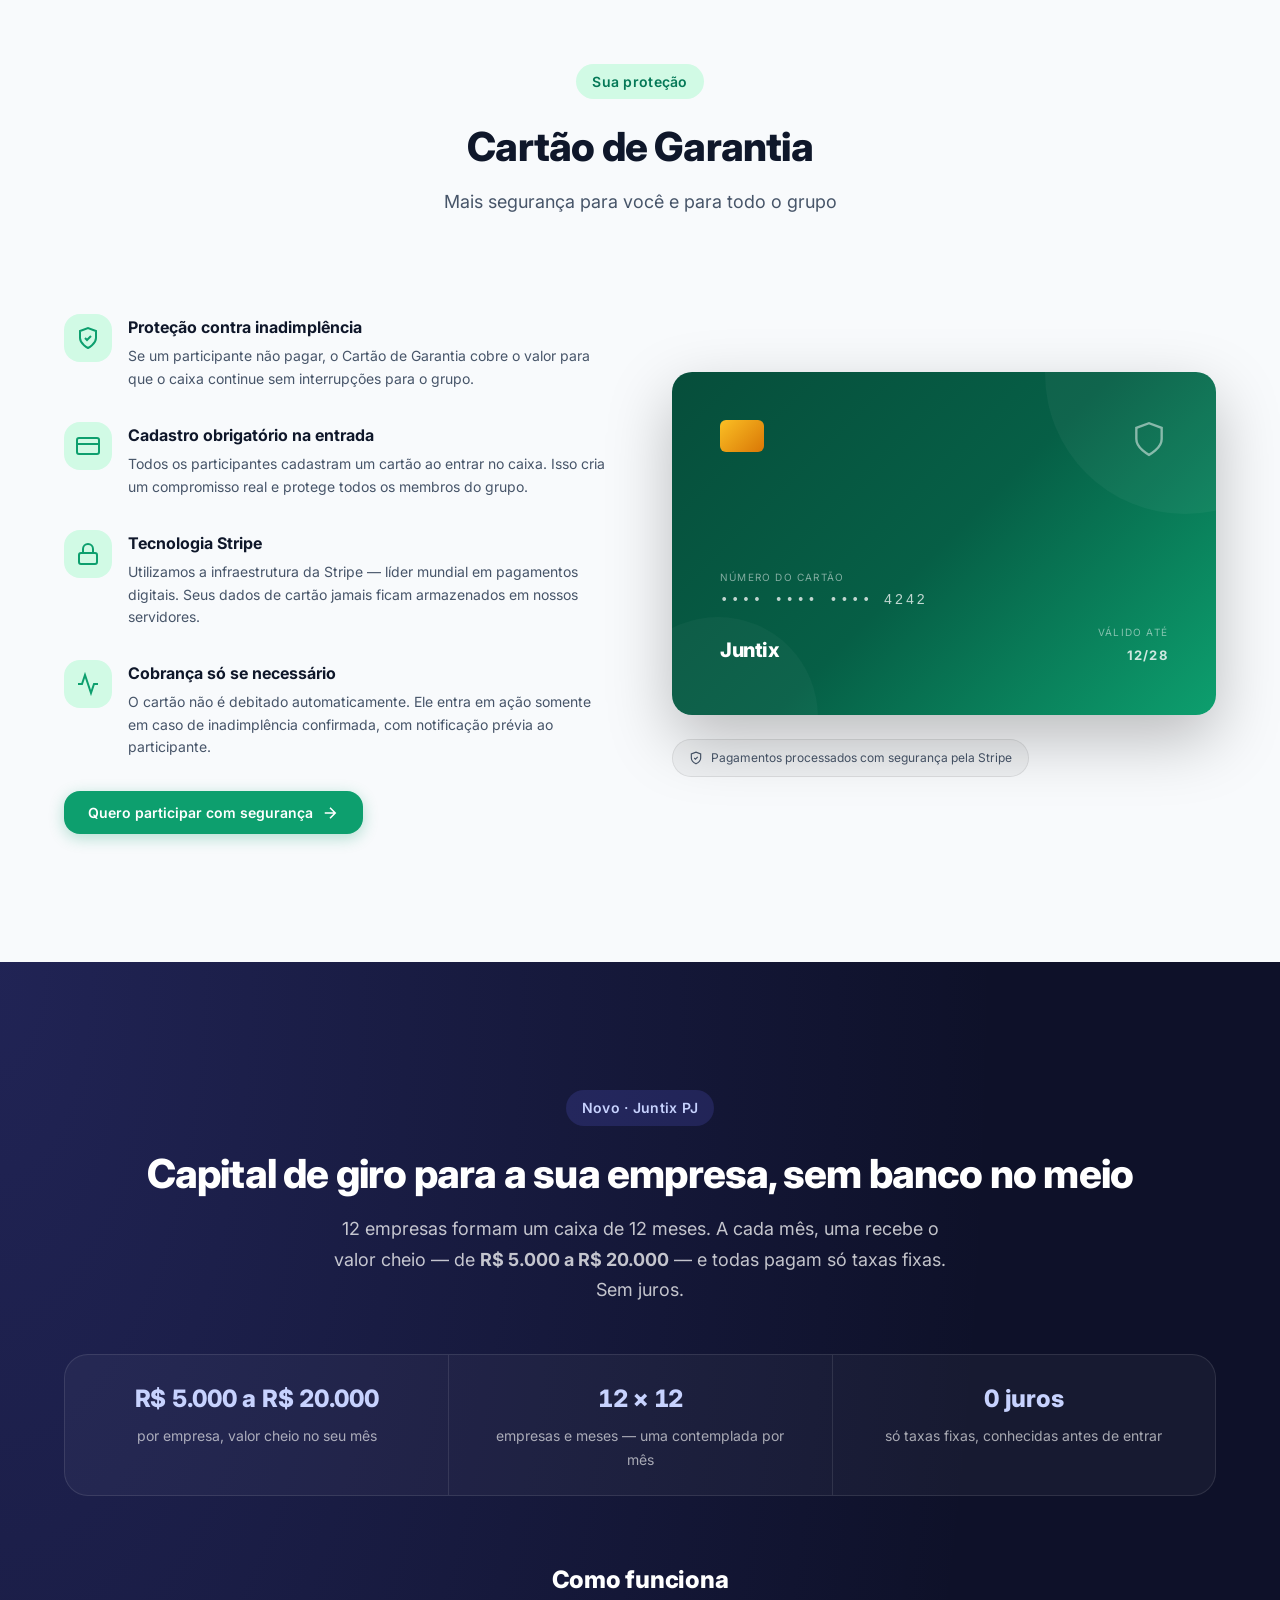
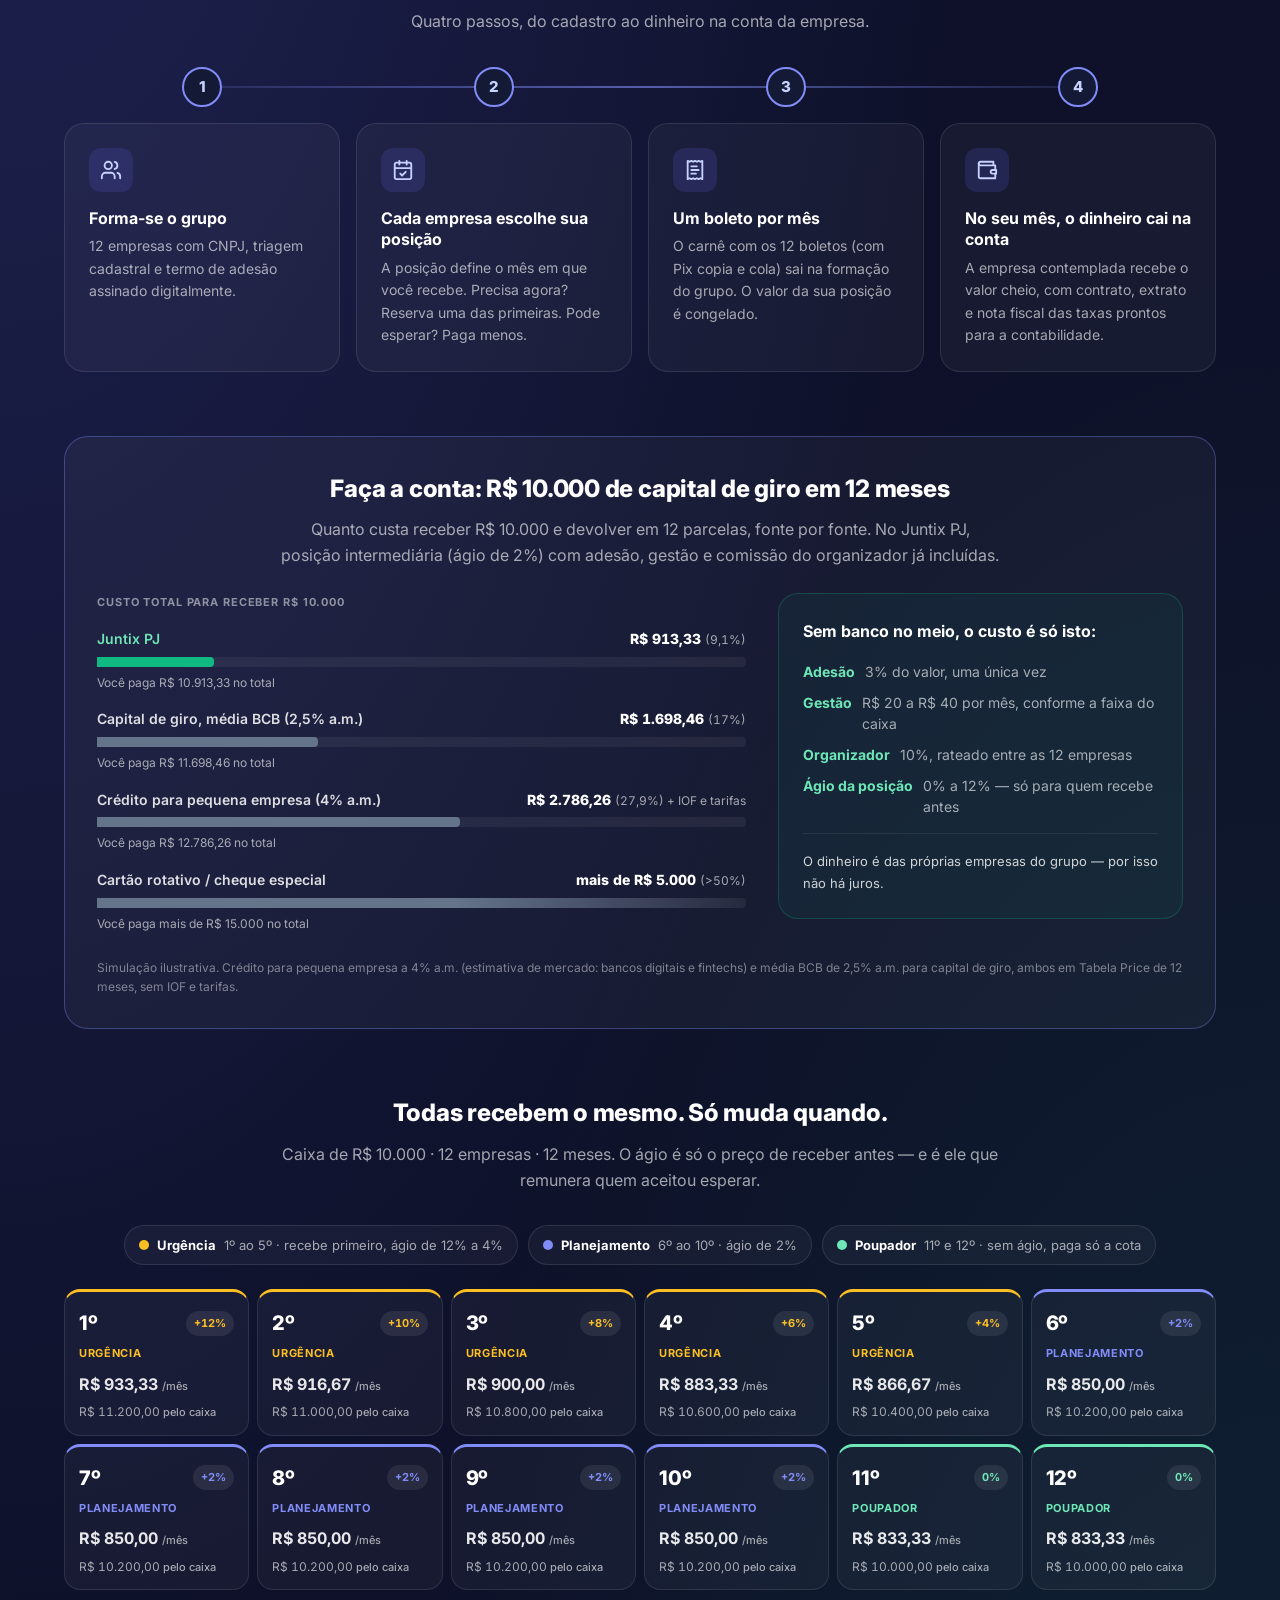
==== commit 809a1466: "Merge pull request #10 from iss-qa/feat/lp-whatsapp-sheet feat(lp): convite do WhatsApp centralizado" ====
--- a/index.html
+++ b/index.html
@@ -26,8 +26,8 @@
         rel="stylesheet">
     <!-- ?v= é cache-busting: o .htaccess serve css/js com cache imutável de 1 ano.
          Bumpar a versão em TODOS os .html a cada deploy que mude css/js. -->
-    <link rel="preload" href="styles.css?v=20261017" as="style">
-    <link rel="stylesheet" href="styles.css?v=20261017">
+    <link rel="preload" href="styles.css?v=20261018" as="style">
+    <link rel="stylesheet" href="styles.css?v=20261018">
     <link rel="icon" type="image/png" sizes="32x32" href="logo/favicon-32.png">
     <link rel="stylesheet" href="simulador.css?v=20261015">
     <link rel="icon" type="image/png" href="logo/logo_juntix.png">
@@ -2356,10 +2356,10 @@
         </div>
     </noscript>
 
-    <script src="translations.js?v=20261017" defer></script>
+    <script src="translations.js?v=20261018" defer></script>
     <script src="i18n.js?v=20261017" defer></script>
     <script src="simulador.js?v=20261015" defer></script>
-    <script src="script.js?v=20261017" defer></script>
+    <script src="script.js?v=20261018" defer></script>
 
     <!-- Google Calendar Appointment Scheduling begin -->
     <link href="https://calendar.google.com/calendar/scheduling-button-script.css" rel="stylesheet">
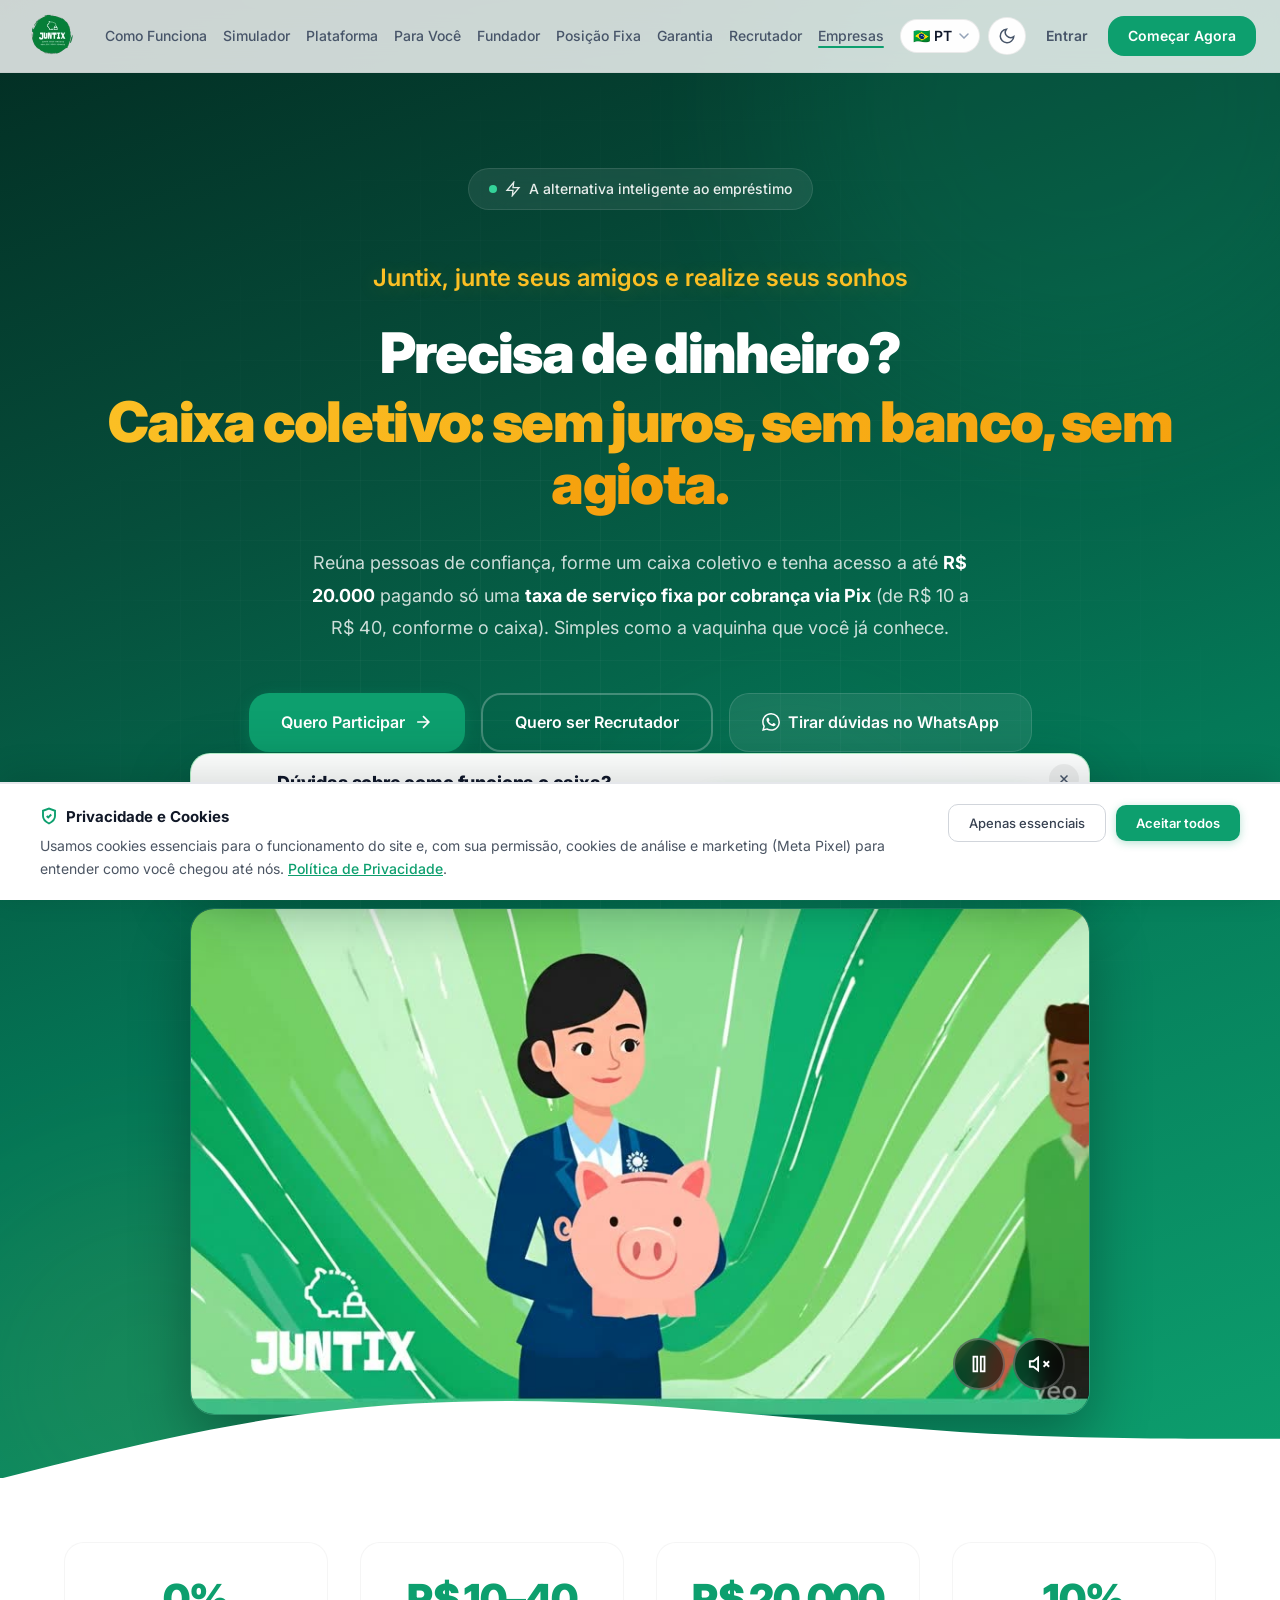
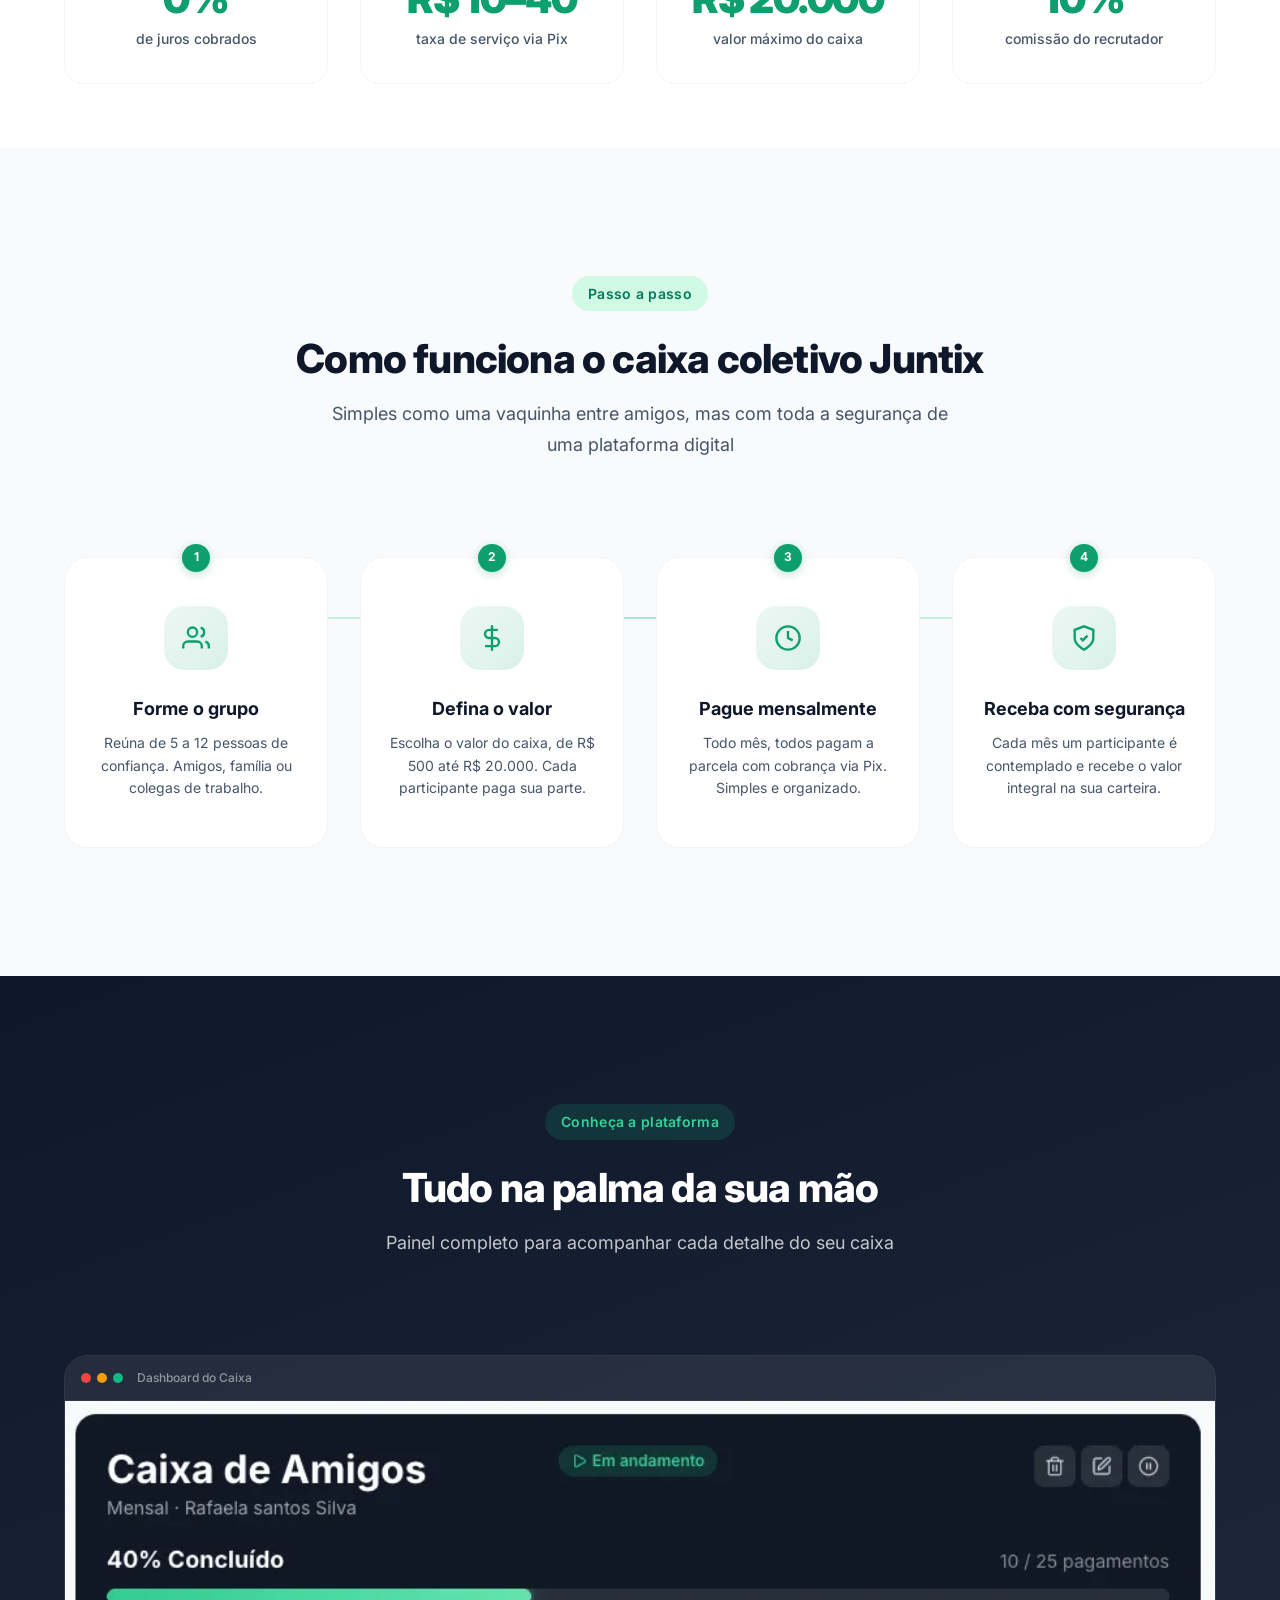
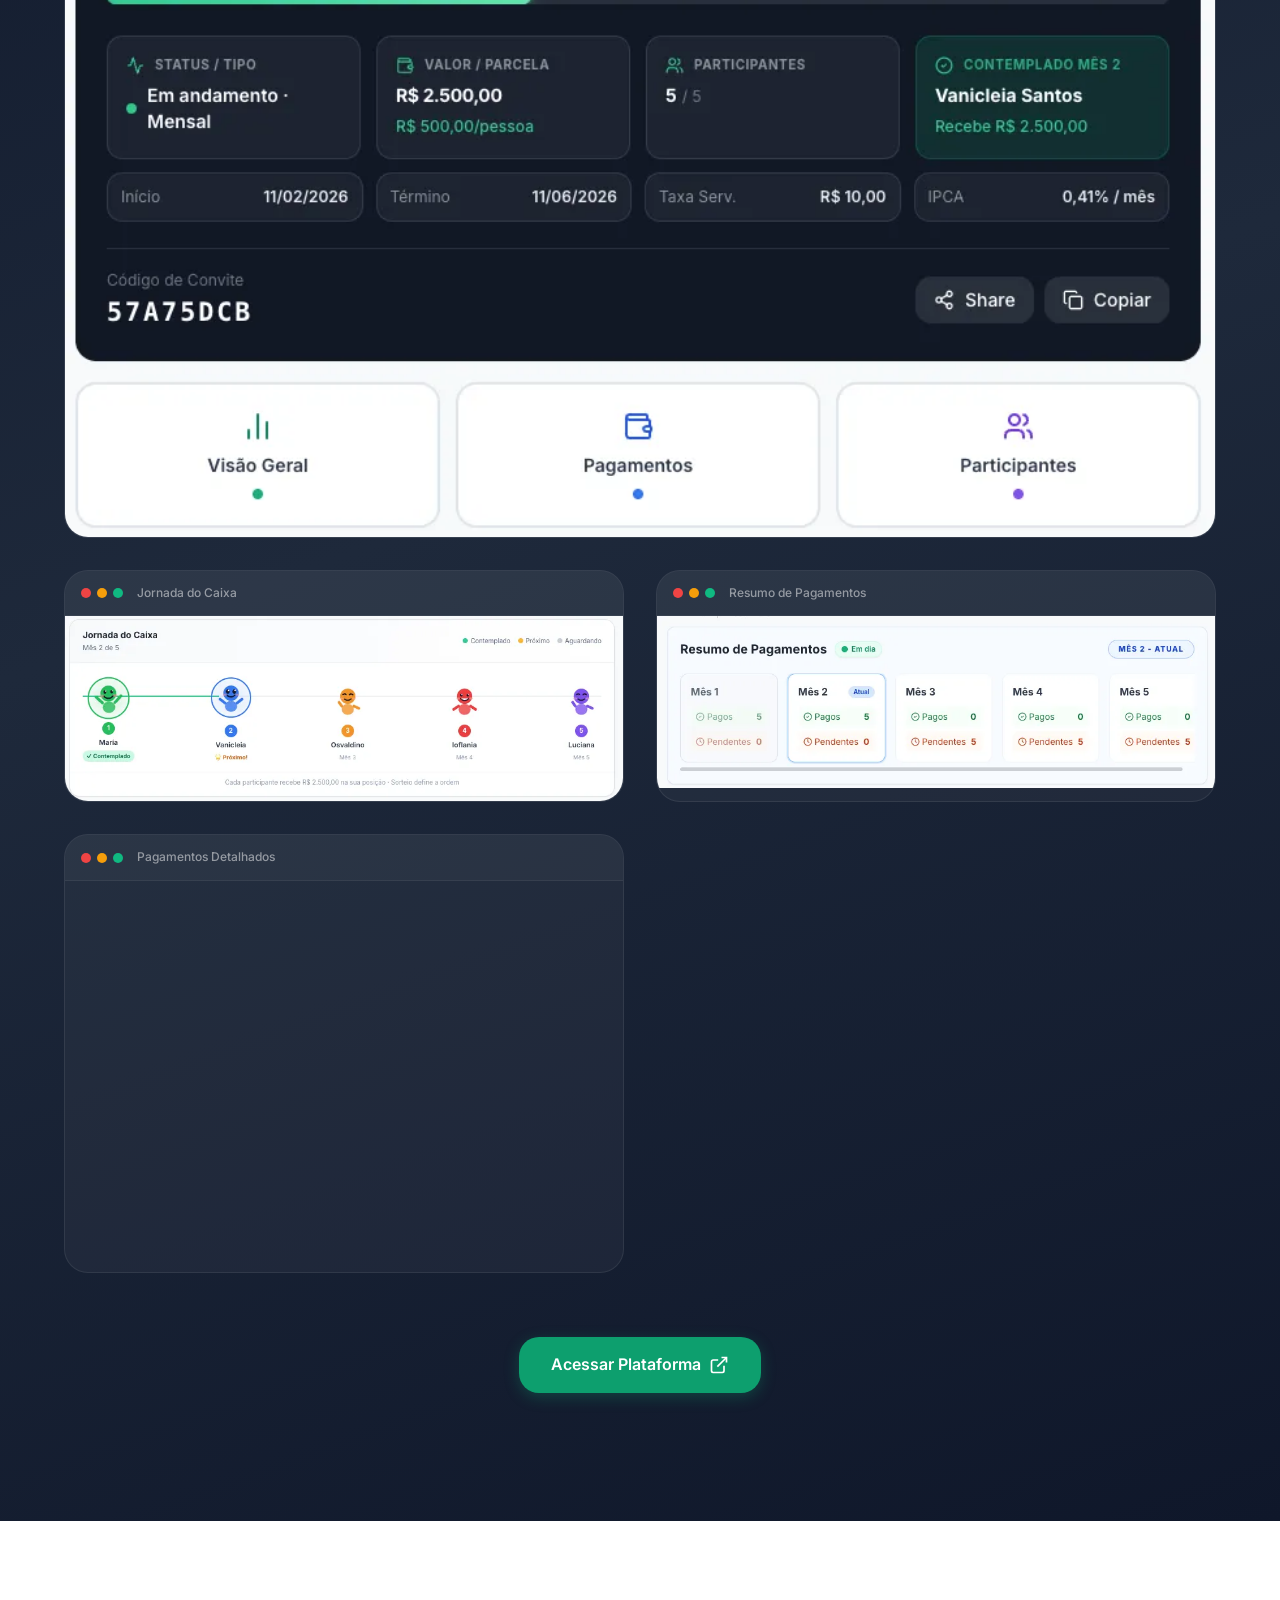
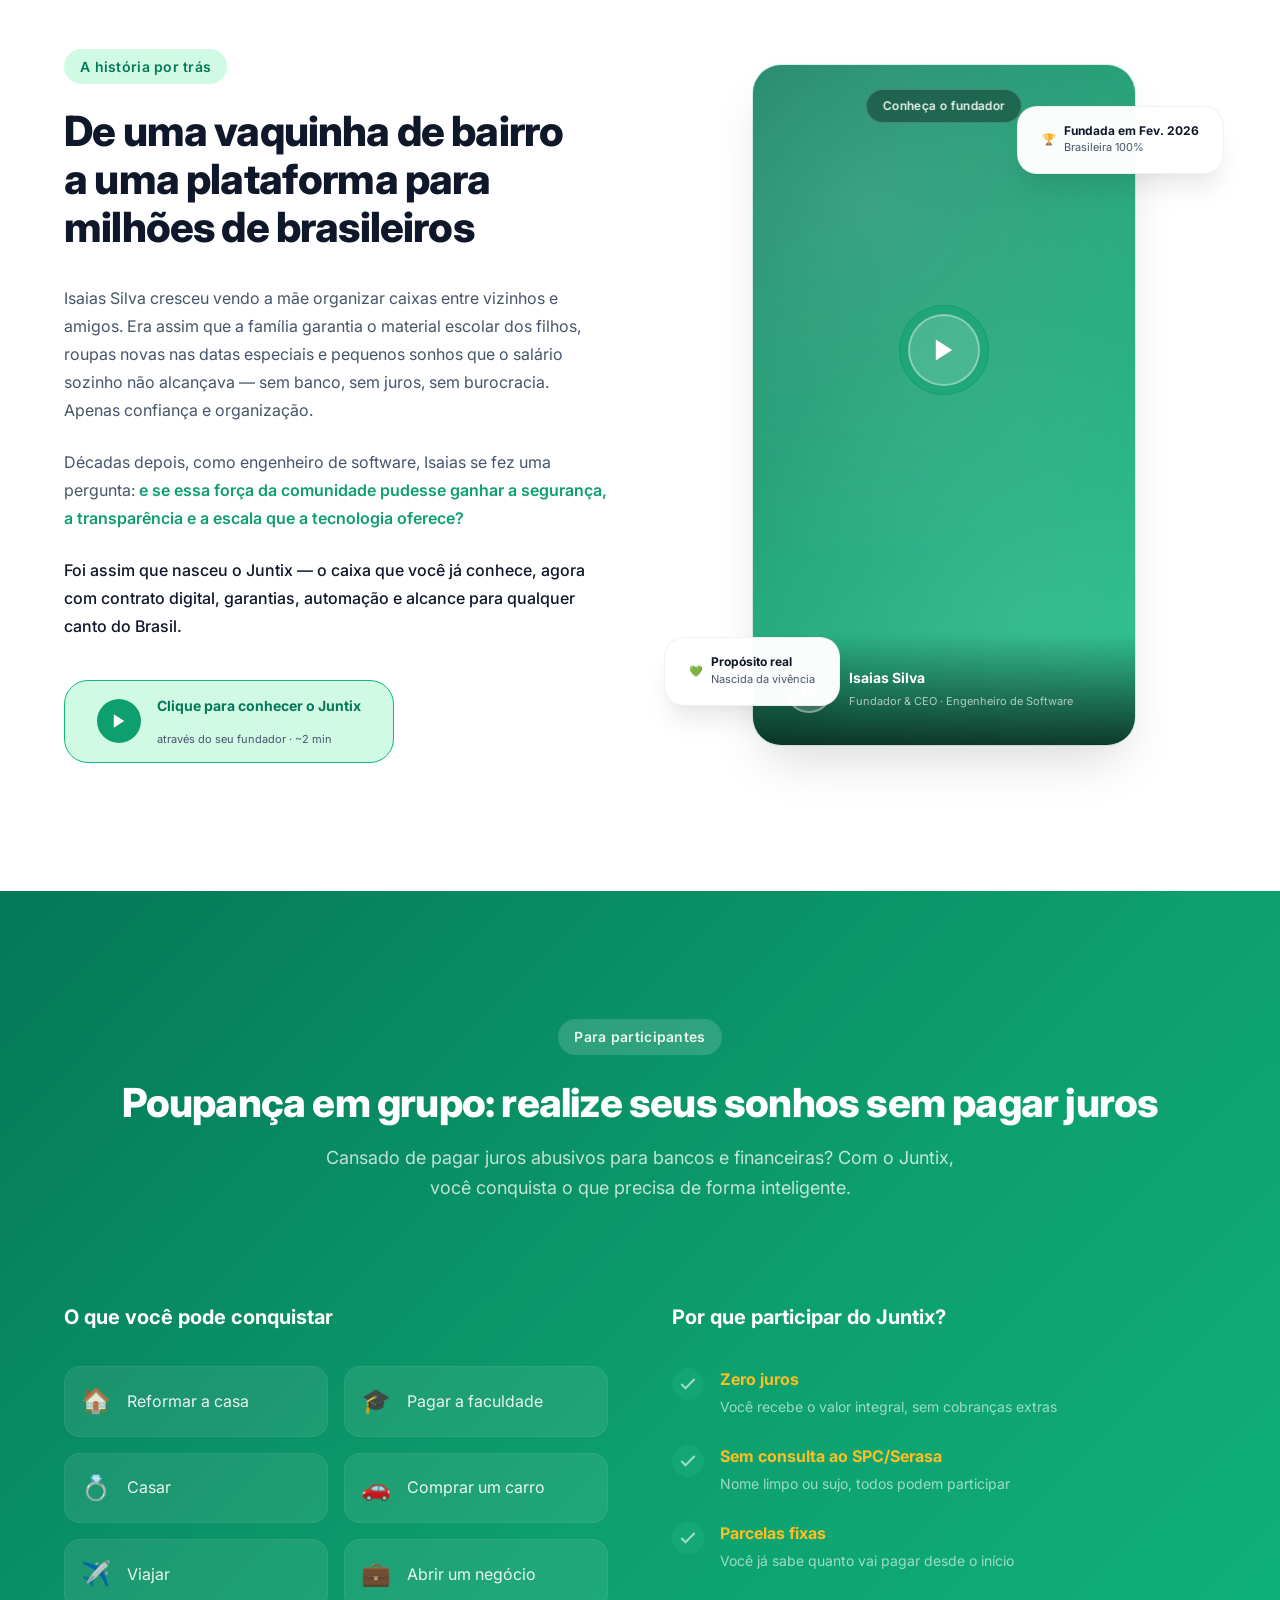
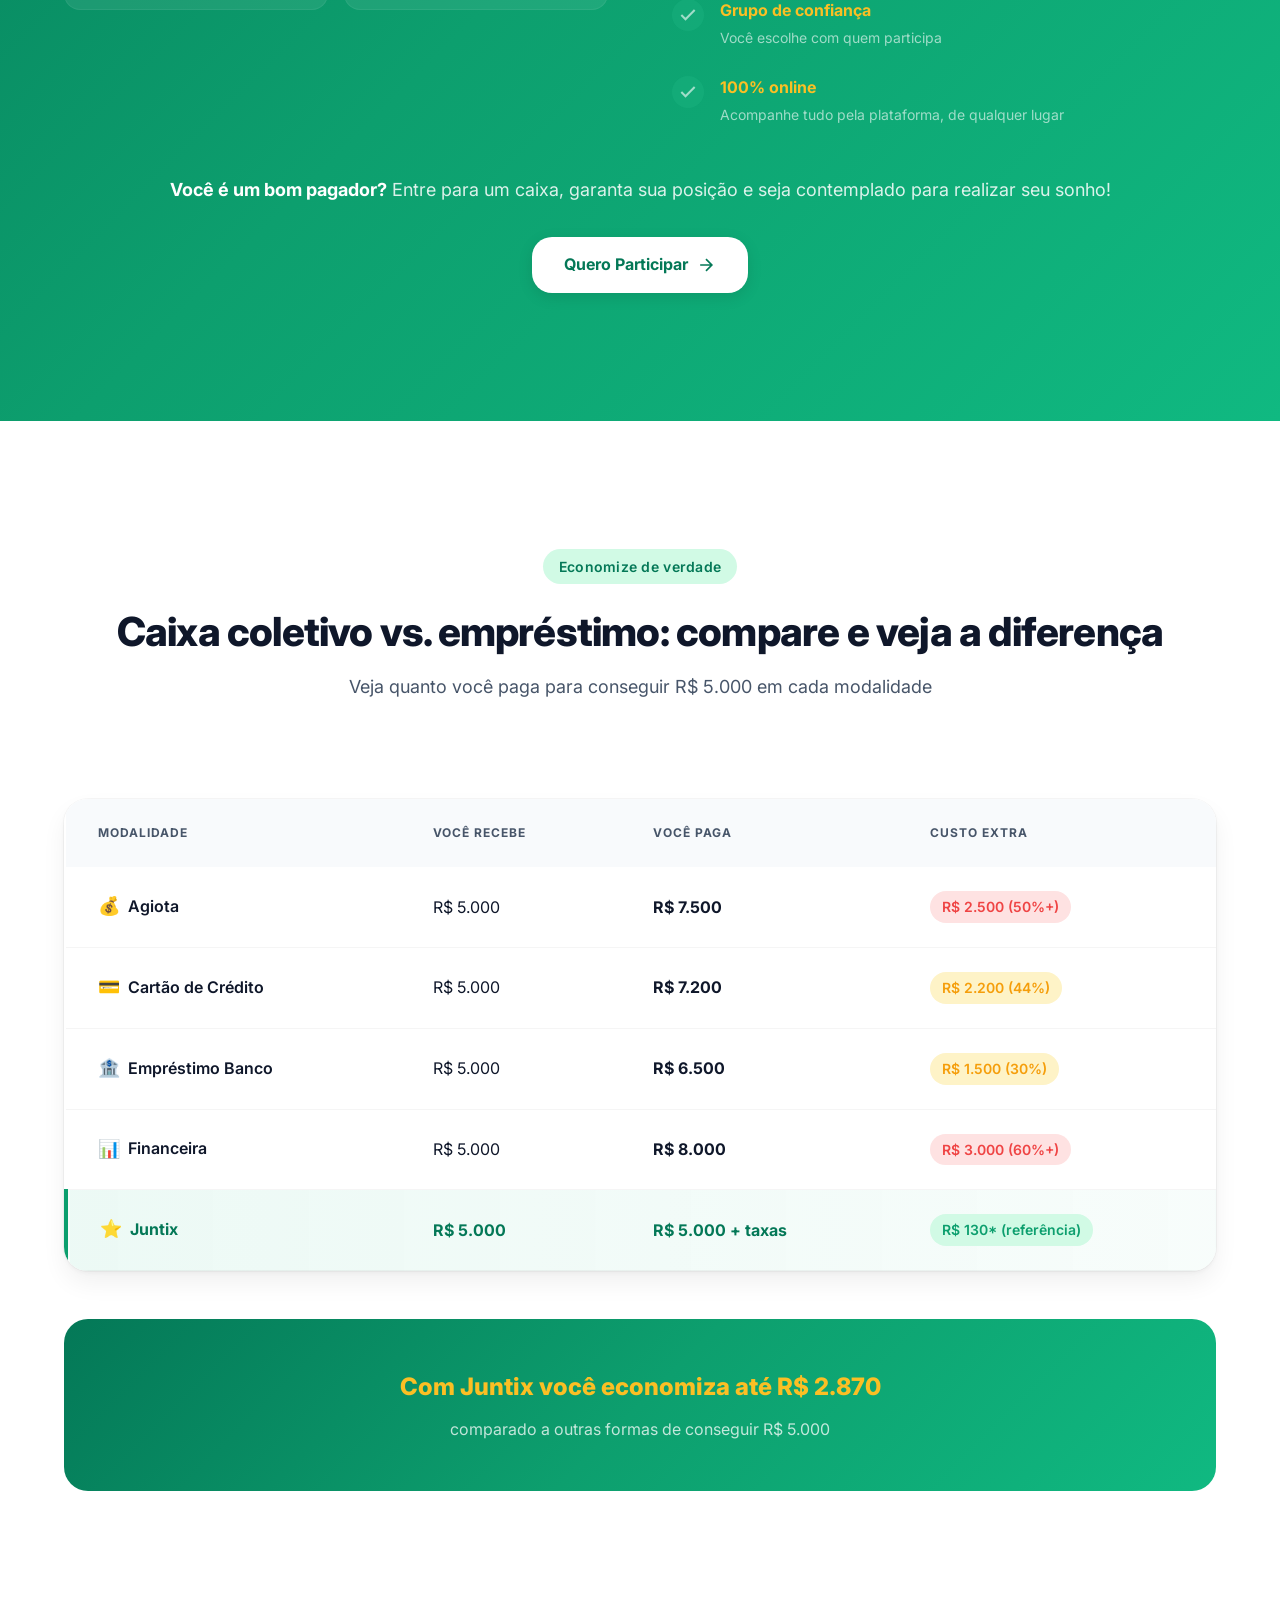
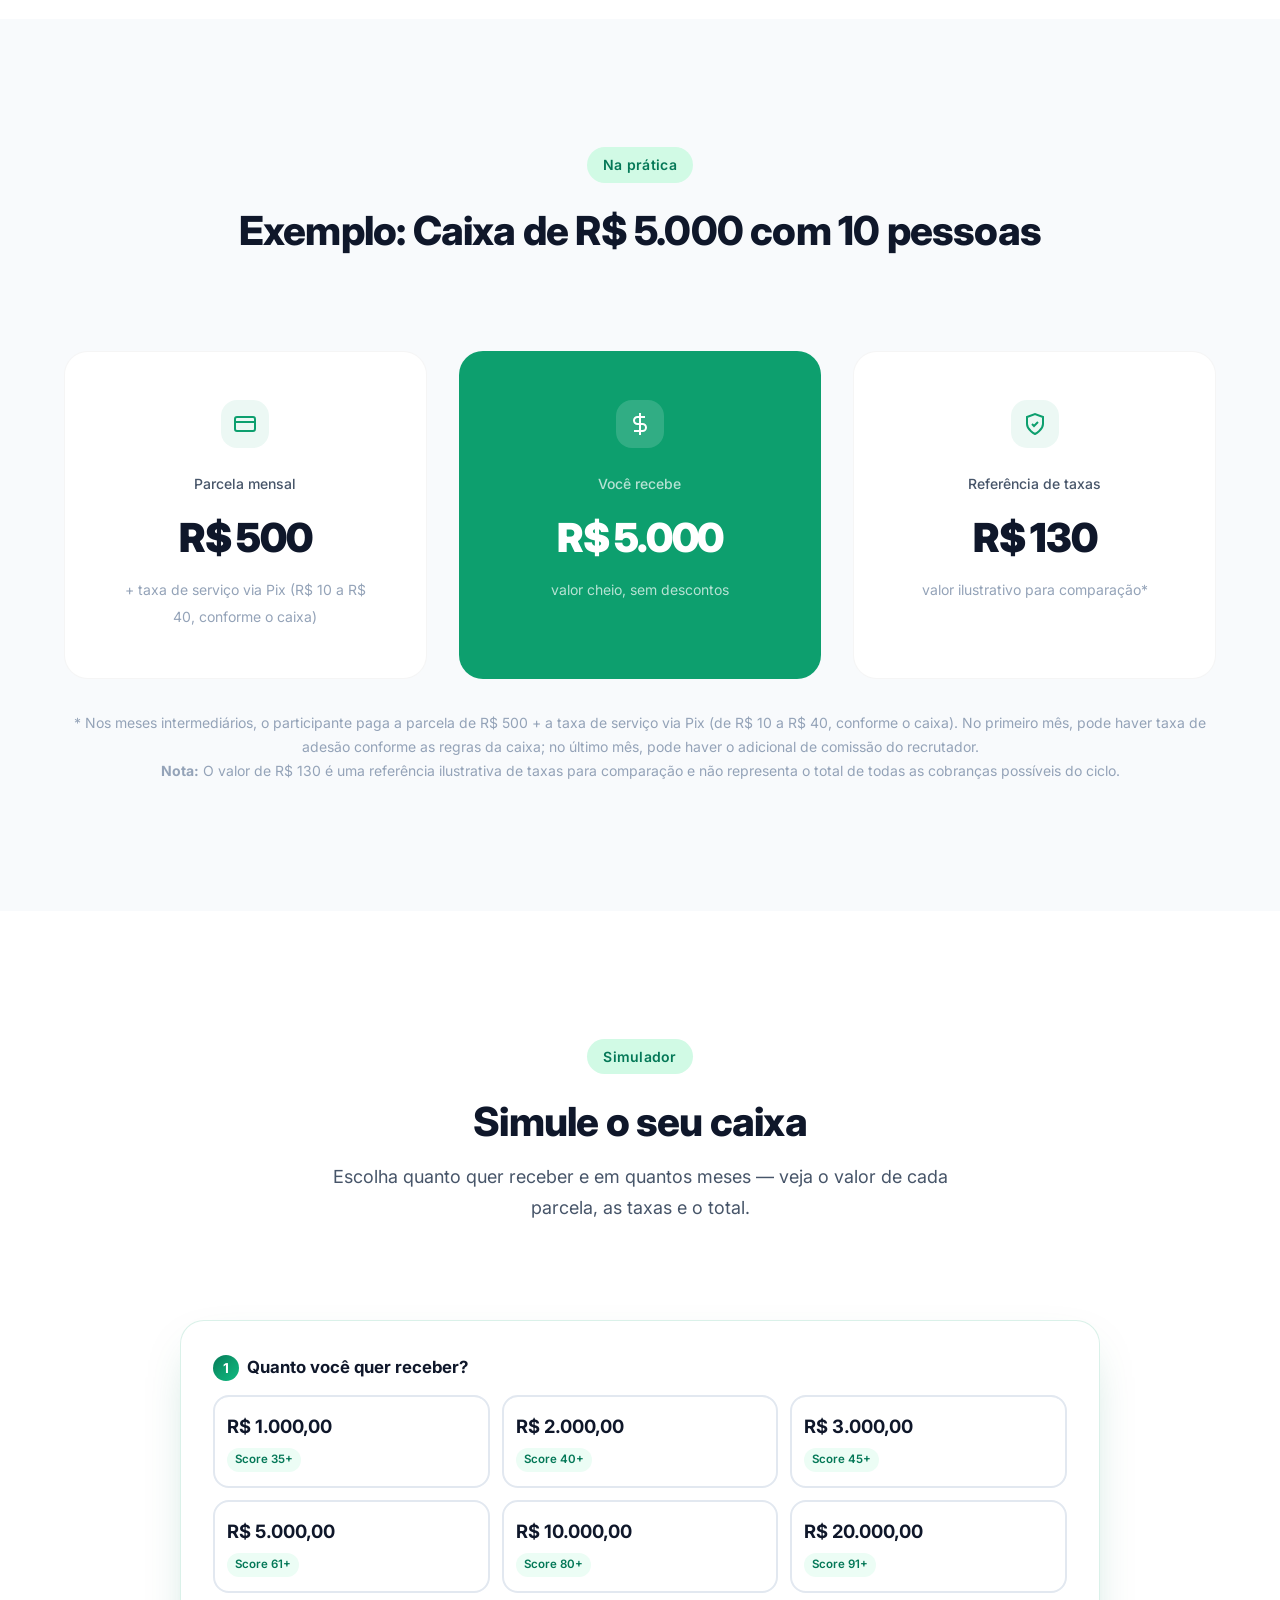
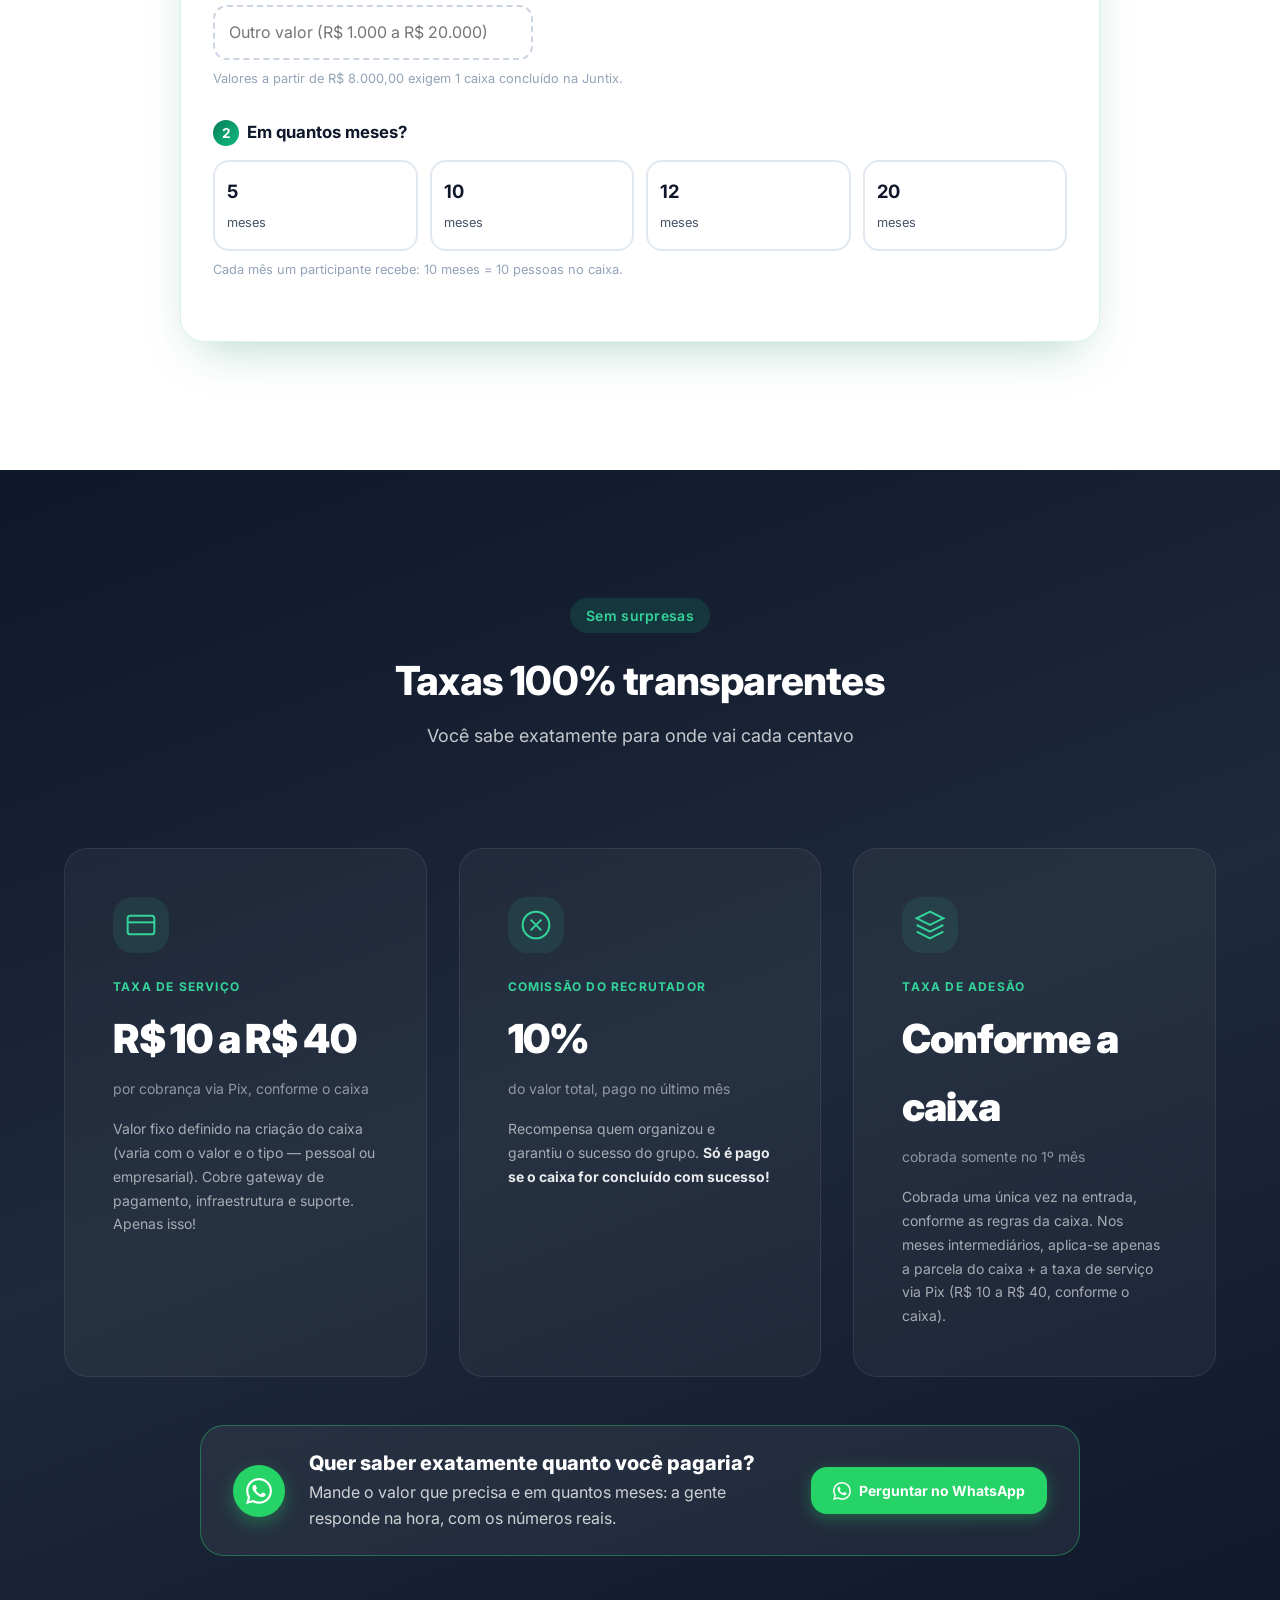
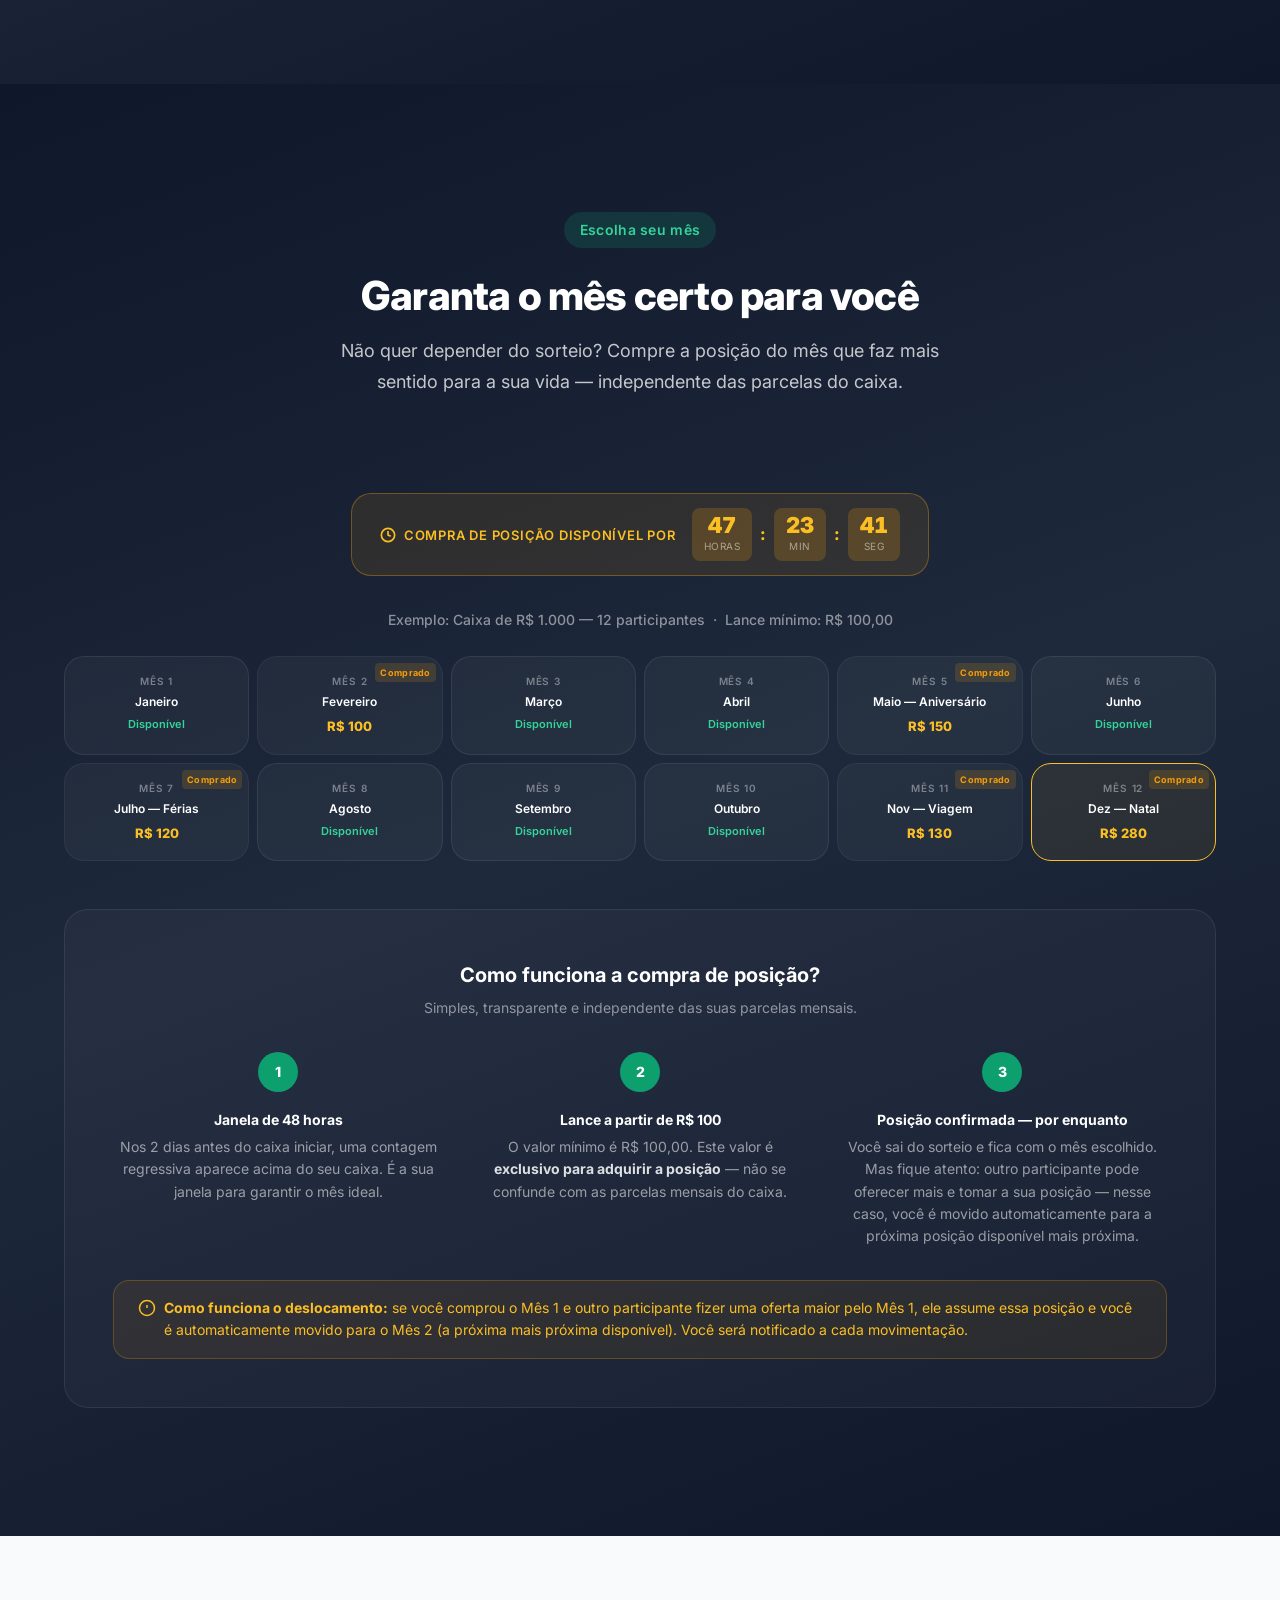
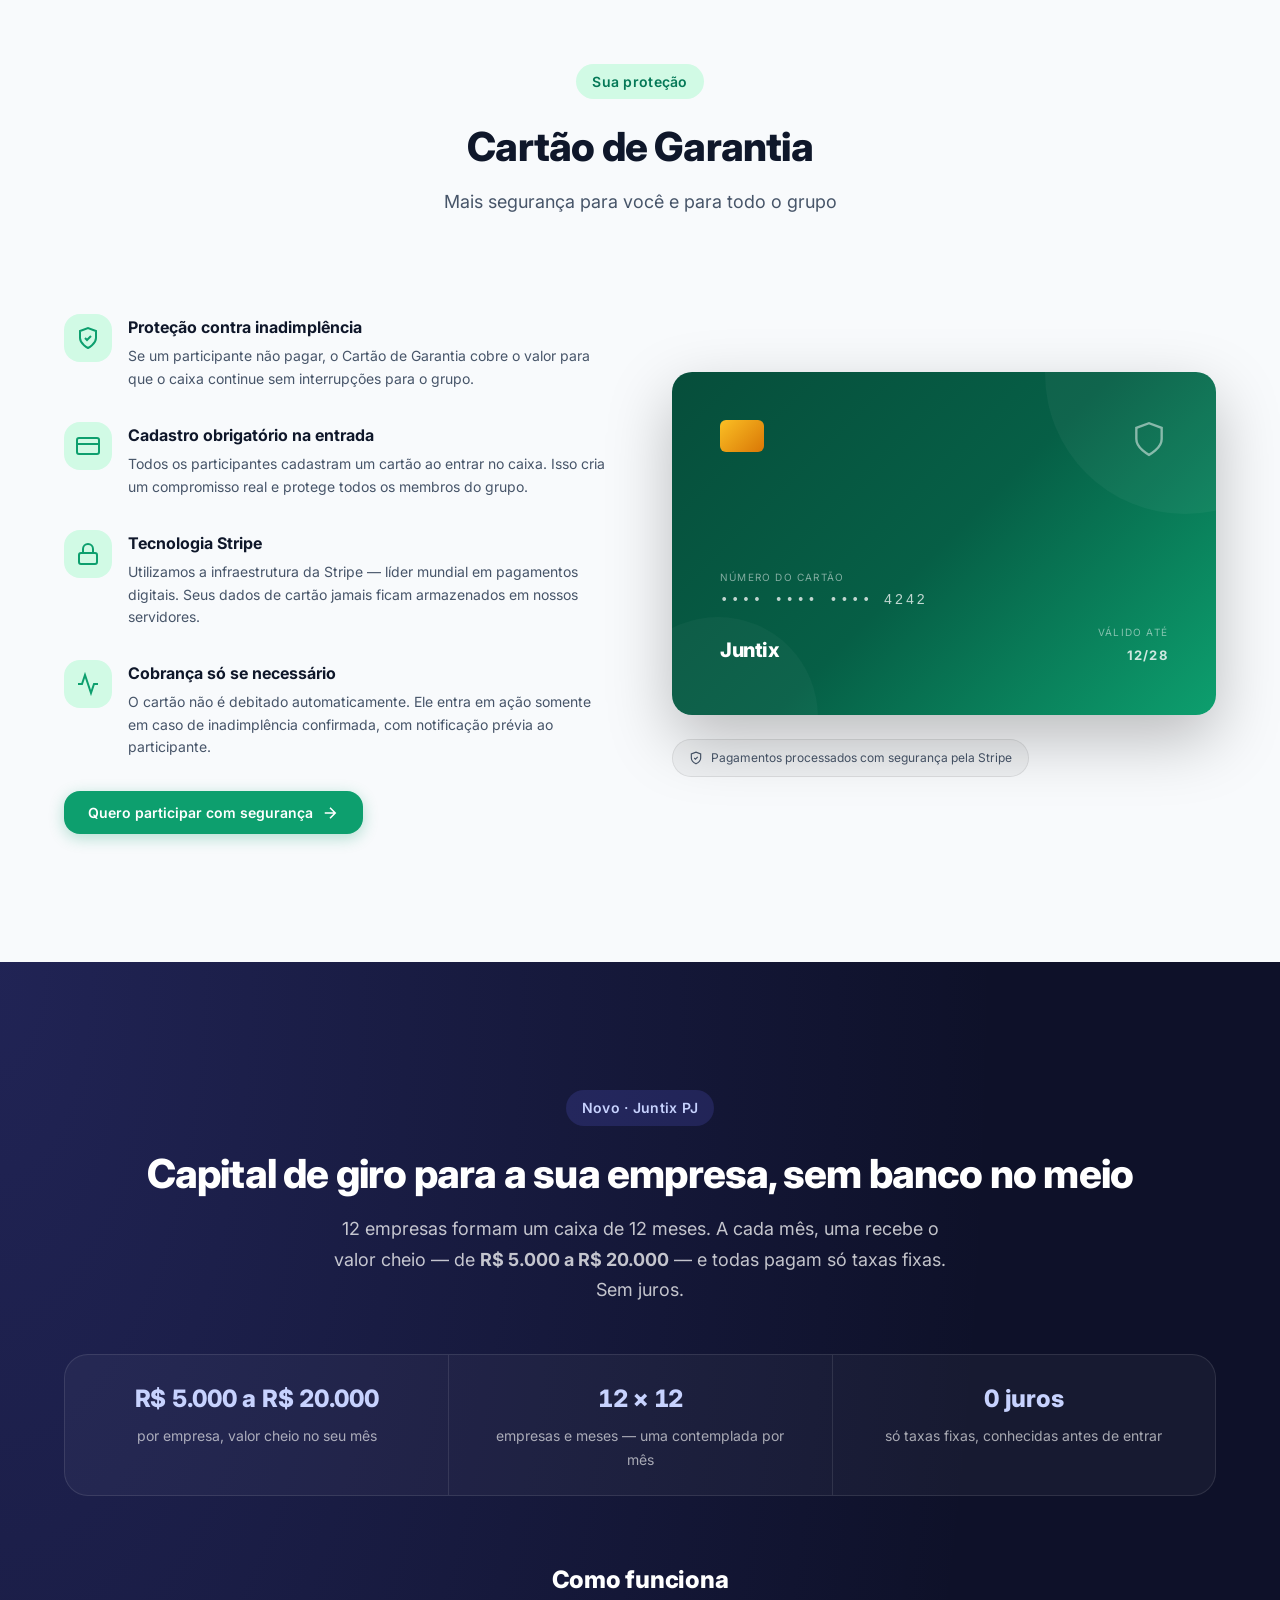
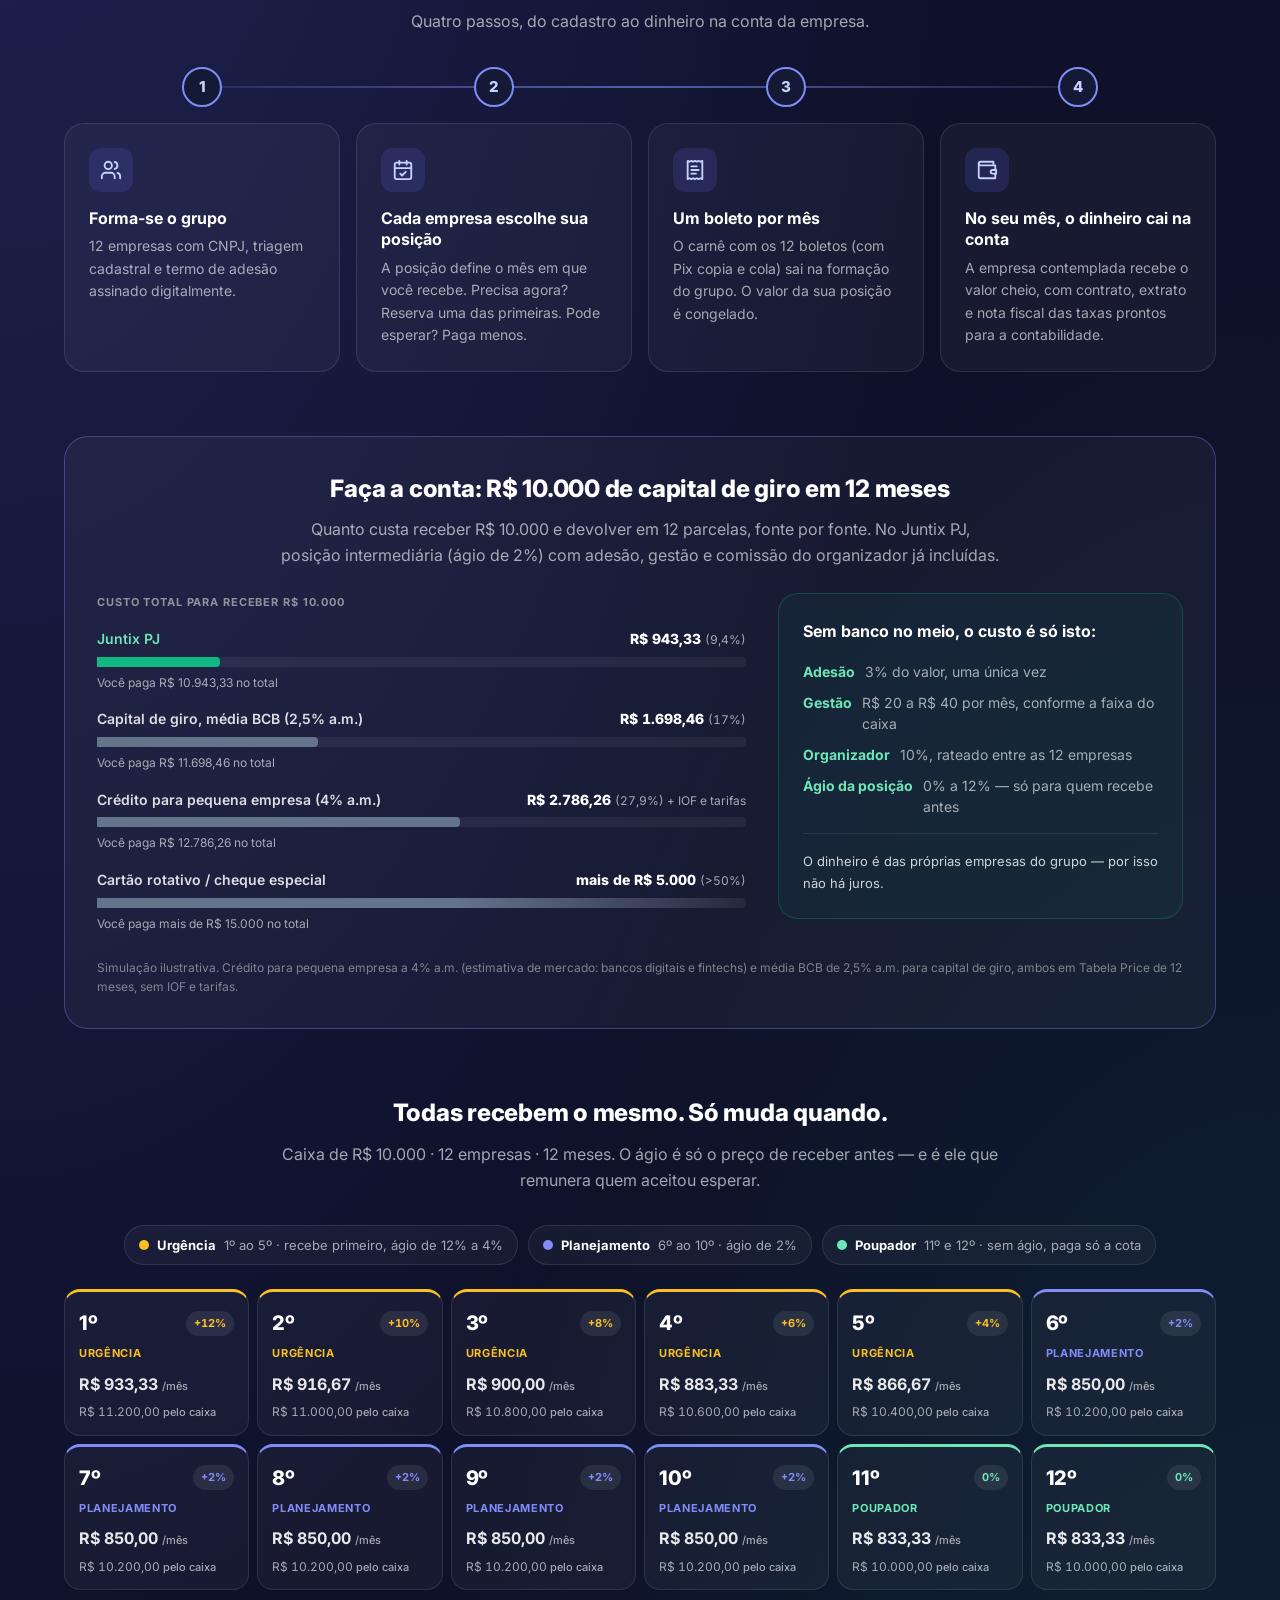
==== commit 301c9f94: "fix(lp): custo do Juntix PJ com as taxas vigentes (R$ 943,33 · 9,4%) A barra "Juntix PJ" do "Faça a " ====
--- a/index.html
+++ b/index.html
@@ -1380,10 +1380,10 @@
                                 <li class="pj-bar is-juntix">
                                     <div class="pj-bar-head">
                                         <span class="pj-bar-name" data-i18n="pj_bar1_n">Juntix PJ</span>
-                                        <span class="pj-bar-value" data-i18n="pj_bar1_v"><strong>R$ 913,33</strong> <small>(9,1%)</small></span>
+                                        <span class="pj-bar-value" data-i18n="pj_bar1_v"><strong>R$ 943,33</strong> <small>(9,4%)</small></span>
                                     </div>
-                                    <div class="pj-bar-track"><div class="pj-bar-fill" style="--w: 18%"></div></div>
-                                    <span class="pj-bar-total" data-i18n="pj_bar1_t">Você paga R$ 10.913,33 no total</span>
+                                    <div class="pj-bar-track"><div class="pj-bar-fill" style="--w: 19%"></div></div>
+                                    <span class="pj-bar-total" data-i18n="pj_bar1_t">Você paga R$ 10.943,33 no total</span>
                                 </li>
                                 <li class="pj-bar">
                                     <div class="pj-bar-head">
@@ -1542,7 +1542,7 @@
                         <p data-i18n="pj_cta_sub">Fale com a gente ou cadastre a empresa agora. Cadastro e contrato 100% digitais.</p>
                     </div>
                     <div class="pj-cta-actions">
-                        <a href="https://wa.me/5571996838735?text=Ol%C3%A1%20Isaias!%20Vi%20o%20Juntix%20PJ%20no%20site%20e%20quero%20saber%20mais%20sobre%20o%20Caixa%20Capital%20de%20Giro%20para%20a%20minha%20empresa."
+                        <a href="https://wa.me/557182166039?text=Ol%C3%A1%21%20Vi%20o%20Caixa%20Juntix%20PJ%20no%20site%20e%20quero%20saber%20mais%20sobre%20capital%20de%20giro%20para%20a%20minha%20empresa." data-assistente="PJ" data-assistente-texto="Olá! Vi o Caixa Juntix PJ no site e quero saber mais sobre capital de giro para a minha empresa."
                             target="_blank" rel="noopener noreferrer" class="btn btn-lg btn-glow" data-i18n="pj_cta_whats">Falar com a Juntix no WhatsApp</a>
                         <a href="https://painel.juntix.com.br/registro" class="btn btn-lg btn-outline-hero" data-i18n="pj_cta_cadastro">Cadastrar minha empresa</a>
                     </div>
@@ -2356,7 +2356,7 @@
         </div>
     </noscript>
 
-    <script src="translations.js?v=20261018" defer></script>
+    <script src="translations.js?v=20261019" defer></script>
     <script src="i18n.js?v=20261017" defer></script>
     <script src="simulador.js?v=20261015" defer></script>
     <script src="script.js?v=20261018" defer></script>
